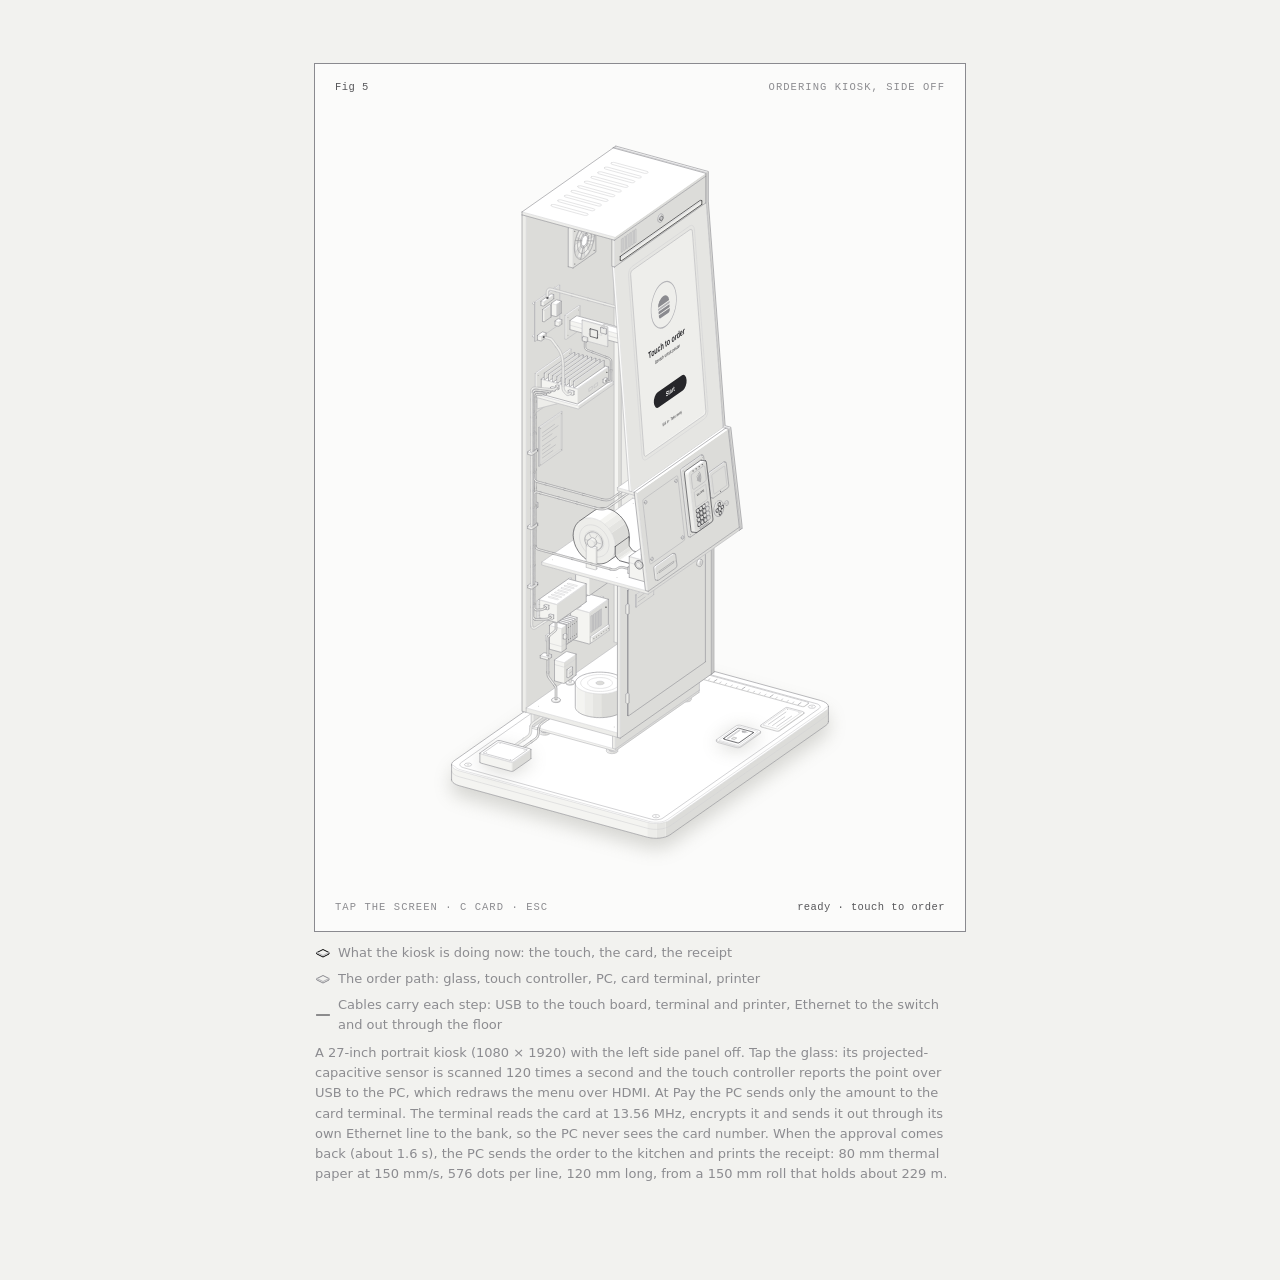
==== index.html @ 858e9359 "Publish the ordering kiosk figure Co-Authored-By: Claude Opus 5.5 <noreply@anthropic.com>" ====
<!doctype html><html lang="en"><head><meta charset="utf-8"><meta name="viewport" content="width=device-width, initial-scale=1"><title>Ordering kiosk</title><style>
.iso{
  --anatomy-page:#0b0b0b;--anatomy-card:#131313;--anatomy-text:#a3a3a3;--anatomy-strong:#e6e6e6;--anatomy-muted:#6e6e6e;
  --anatomy-paper:#131313;--anatomy-face:#1b1b1b;--anatomy-top:#1c1c1c;
  --anatomy-shade-0:#0f0f0f;--anatomy-shade-1:#121212;--anatomy-shade-2:#151515;--anatomy-shade-3:#181818;
  --anatomy-lit-top:#262626;--anatomy-lit-shade:#1d1d1d;
  --anatomy-hi:#d4d4d4;--anatomy-mid:#6a6a6a;--anatomy-lo:#3e3e3e;--anatomy-faint:#2a2a2a;--anatomy-lit:#ffffff;
  --anatomy-halo:#050505;--anatomy-halo-opacity:.9;--anatomy-dot:#e6e6e6;
  --anatomy-red:#ff6b6b;--anatomy-green:#6be0a0;--anatomy-blue:#6b9bff;
  --anatomy-weight:.6px;--anatomy-ease:cubic-bezier(.32,.72,0,1);
  --anatomy-mono:ui-monospace,"SF Mono",Menlo,Consolas,monospace;
  --anatomy-lift:inset 0 1px 0 0 #ffffff0a,inset 0 0 0 1px #ffffff06,0 0 0 1px #00000026,0 1px 1px -.5px #00000014,0 3px 3px -1.5px #00000014,0 6px 6px -3px #00000014,0 12px 12px -6px #00000014;
}
.iso[data-theme="light"]{
  --anatomy-page:#f2f2ef;--anatomy-card:#fbfbfa;--anatomy-text:#57575a;--anatomy-strong:#18181a;--anatomy-muted:#8c8c90;
  --anatomy-paper:#fbfbfa;--anatomy-face:#ffffff;--anatomy-top:#ffffff;
  --anatomy-shade-0:#dcdcd9;--anatomy-shade-1:#e5e5e2;--anatomy-shade-2:#ededea;--anatomy-shade-3:#f4f4f1;
  --anatomy-lit-top:#ffffff;--anatomy-lit-shade:#eeeeeb;
  --anatomy-hi:#26262a;--anatomy-mid:#8a8a8f;--anatomy-lo:#b4b4b8;--anatomy-faint:#d4d4d6;--anatomy-lit:#000000;
  --anatomy-halo:#8a8a80;--anatomy-halo-opacity:.32;--anatomy-dot:#3a3a3e;
  --anatomy-red:#e5484d;--anatomy-green:#30a46c;--anatomy-blue:#3e63dd;
  --anatomy-lift:inset 0 1px 0 0 #ffffff,0 0 0 1px #0000000f,0 1px 1px -.5px #0000000a,0 3px 3px -1.5px #0000000a,0 6px 6px -3px #0000000a,0 12px 12px -6px #0000000a;
}
.iso-svg{display:block;width:100%;height:auto;overflow:visible}
.iso-svg path,.iso-svg circle{vector-effect:non-scaling-stroke}
.iso-fill{fill:var(--anatomy-paper);stroke:none}
.iso-solid[data-lit]>.iso-fill{fill:var(--anatomy-face)}
.iso-shade,.iso-top{stroke:none}
.iso-shade[data-shade="0"]{fill:var(--anatomy-shade-0)}
.iso-shade[data-shade="1"]{fill:var(--anatomy-shade-1)}
.iso-shade[data-shade="2"]{fill:var(--anatomy-shade-2)}
.iso-shade[data-shade="3"]{fill:var(--anatomy-shade-3)}
.iso-top{fill:var(--anatomy-top)}
.iso-solid[data-lit]>.iso-top{fill:var(--anatomy-lit-top)}
.iso-solid[data-lit]>.iso-shade{fill:var(--anatomy-lit-shade)}
.iso-solid[data-seamless]>.iso-shade,.iso-solid[data-seamless]>.iso-top{stroke-width:.4;stroke-linejoin:round}
.iso-solid[data-seamless]>.iso-shade[data-shade="0"]{stroke:var(--anatomy-shade-0)}
.iso-solid[data-seamless]>.iso-shade[data-shade="1"]{stroke:var(--anatomy-shade-1)}
.iso-solid[data-seamless]>.iso-shade[data-shade="2"]{stroke:var(--anatomy-shade-2)}
.iso-solid[data-seamless]>.iso-shade[data-shade="3"]{stroke:var(--anatomy-shade-3)}
.iso-solid[data-seamless]>.iso-top{stroke:var(--anatomy-top)}
.iso-solid[data-seamless][data-lit]>.iso-top{stroke:var(--anatomy-lit-top)}
.iso-solid[data-seamless][data-lit]>.iso-shade{stroke:var(--anatomy-lit-shade)}
.iso-solid[data-lit]>.iso-edge{stroke:var(--anatomy-lit)}
.iso-halo{fill:var(--anatomy-halo);stroke:none;filter:blur(9px);opacity:var(--anatomy-halo-opacity);transform:translateY(3px)}
.iso-line{fill:none;stroke:var(--anatomy-lo);stroke-width:var(--anatomy-weight);stroke-linecap:round;stroke-linejoin:round}
.iso-line[data-tone="hi"]{stroke:var(--anatomy-hi)}
.iso-line[data-tone="mid"]{stroke:var(--anatomy-mid)}
.iso-line[data-tone="lo"]{stroke:var(--anatomy-lo)}
.iso-line[data-tone="faint"]{stroke:var(--anatomy-faint)}
.iso-line[data-tone="lit"]{stroke:var(--anatomy-lit)}
.iso-line[data-tone="red"]{stroke:var(--anatomy-red)}
.iso-line[data-tone="green"]{stroke:var(--anatomy-green)}
.iso-line[data-tone="blue"]{stroke:var(--anatomy-blue)}
.iso-line[data-dotted]{stroke-dasharray:.01 3.5;stroke-width:1}
.iso-line[data-dashed]{stroke-dasharray:3 3}
.iso-line[data-flow]{stroke-dasharray:2 6}
.iso-wire-end{fill:var(--anatomy-paper);stroke:var(--anatomy-lo);stroke-width:var(--anatomy-weight)}
.iso-wire[data-tone="hi"] .iso-wire-end{stroke:var(--anatomy-hi)}
.iso-wire[data-tone="mid"] .iso-wire-end{stroke:var(--anatomy-mid)}
.iso-wire[data-tone="faint"] .iso-wire-end{stroke:var(--anatomy-faint)}
.iso-wire[data-tone="lit"] .iso-wire-end{stroke:var(--anatomy-lit)}
.iso-dots circle{fill:var(--anatomy-dot);stroke:none;opacity:.32}
.iso-dots[data-tone="hi"] circle{opacity:.85}
.iso-dots[data-tone="mid"] circle{opacity:.45}
.iso-dots[data-tone="lo"] circle{opacity:.22}
.iso-dots[data-tone="faint"] circle{opacity:.12}
.iso-face-text{fill:var(--anatomy-mid);font-family:var(--anatomy-mono);letter-spacing:.04em}
.iso-face-text[data-tone="hi"]{fill:var(--anatomy-hi)}
.iso-face-text[data-tone="lo"]{fill:var(--anatomy-lo)}
.iso-face-text[data-tone="faint"]{fill:var(--anatomy-faint)}
.tb-body{fill:var(--anatomy-shade-2);stroke:none}
.tb-shine{fill:var(--anatomy-top);stroke:none}
.tb-shade{fill:var(--anatomy-shade-0);stroke:none}
.tb-ring{fill:none;stroke:var(--anatomy-lo);stroke-width:.45;stroke-linecap:butt;stroke-linejoin:round}
.tb-ring[data-tone="mid"]{stroke:var(--anatomy-mid)}
.tb-ring[data-tone="faint"]{stroke:var(--anatomy-faint)}
.tb-ring[data-tone="hi"]{stroke:var(--anatomy-hi)}
@keyframes iso-flow{to{stroke-dashoffset:-32}}
@keyframes iso-pulse{0%,100%{opacity:.18}12%{opacity:1}40%{opacity:.18}}
.iso-line[data-flow]{animation:iso-flow 1600ms linear infinite}
.iso-dots circle[data-pulse]{animation:iso-pulse 1600ms steps(1,end) infinite;animation-delay:var(--pulse-at,0ms)}
.iso-figure{margin:32px 0 36px}
.iso-plate{position:relative;padding:52px 24px;border-radius:0;background:var(--anatomy-card);box-shadow:0 0 0 1px var(--anatomy-mid);--anatomy-paper:var(--anatomy-card)}
.iso-plate-corners{position:absolute;inset:18px 20px;pointer-events:none}
.iso-plate-corner{position:absolute;color:var(--anatomy-muted);font-family:var(--anatomy-mono);font-size:10.5px;line-height:1;letter-spacing:.04em;white-space:nowrap}
.iso-plate-corner[data-corner="fig"]{top:0;left:0;color:var(--anatomy-text)}
.iso-plate-corner[data-corner="title"]{top:0;right:0;text-transform:uppercase;letter-spacing:.1em}
.iso-plate-corner[data-corner="hint"]{bottom:0;left:0;text-transform:uppercase;letter-spacing:.1em}
.iso-plate-corner[data-corner="readout"]{right:0;bottom:0;color:var(--anatomy-text);font-variant-numeric:tabular-nums}
.iso-plate .iso-svg{margin:0 auto}
.iso-legend{display:grid;gap:8px;margin-top:12px;color:var(--anatomy-muted);font-size:13px;line-height:1.55}
.iso-keys{display:flex;flex-wrap:wrap;gap:6px 18px}
.iso-key{display:inline-flex;align-items:center;gap:7px}
.iso-swatch{width:16px;height:10px;flex:none;overflow:visible}
.iso-swatch path{fill:none;stroke:var(--anatomy-hi);stroke-width:1;vector-effect:non-scaling-stroke;stroke-linejoin:round;stroke-linecap:round}
.iso-swatch[data-mark="raised"] path,.iso-swatch[data-mark="flat"] path{stroke:var(--anatomy-mid)}
.iso-swatch[data-mark="lit"] path{stroke:var(--anatomy-lit)}
.iso-swatch[data-mark="dim"] path{stroke:var(--anatomy-lo)}
.iso-swatch[data-mark="dotted"] path{stroke-dasharray:.01 3;stroke-width:1.4}
.iso-swatch[data-mark="dashed"] path{stroke-dasharray:3 2.5}
.iso-swatch[data-mark="red"] path{stroke:var(--anatomy-red)}
.iso-swatch[data-mark="green"] path{stroke:var(--anatomy-green)}
.iso-swatch[data-mark="blue"] path{stroke:var(--anatomy-blue)}
.iso-swatch-crease{stroke:var(--anatomy-lo)!important}
@media (max-width:560px){.iso-plate{padding:48px 12px 70px}.iso-plate-corner[data-corner="hint"]{bottom:18px}}
@media (prefers-reduced-motion:reduce){.iso-line[data-flow],.iso-dots circle[data-pulse]{animation:none}}

*{box-sizing:border-box}
html{color-scheme:dark}
body[data-theme="light"]{color-scheme:light}
body{margin:0;background:var(--anatomy-page);color:var(--anatomy-text);font:14px/1.6 ui-sans-serif,system-ui,-apple-system,"Segoe UI",sans-serif;-webkit-font-smoothing:antialiased}
.iso-page{width:min(650px,100% - 32px);margin:64px auto 96px}
</style></head><body class="iso" data-theme="light"><main class="iso-page"><style>.ks-stage{touch-action:pan-y}
.ks-stage:focus{outline:none}
.ks-stage:focus-visible{outline:1px solid var(--anatomy-muted);outline-offset:6px}
.ks-sr{position:absolute;width:1px;height:1px;overflow:hidden;clip-path:inset(50%);white-space:nowrap}
.it[data-name="bezel"],[data-part="card-home"]{cursor:pointer}

.ks-glass{fill:var(--anatomy-lit-shade)}
.ks-bezel{fill:var(--anatomy-shade-1);fill-rule:evenodd}
.ks-dark{fill:var(--anatomy-shade-0);stroke:var(--anatomy-lo);stroke-width:.4px;vector-effect:non-scaling-stroke}
.ks-slot{fill:var(--anatomy-shade-0);stroke:var(--anatomy-mid);stroke-width:.5px;vector-effect:non-scaling-stroke}
.ks-core{fill:var(--anatomy-shade-0);stroke:var(--anatomy-lo);stroke-width:.4px;vector-effect:non-scaling-stroke}
.ks-chip{fill:var(--anatomy-shade-2);stroke:var(--anatomy-mid);stroke-width:.4px;vector-effect:non-scaling-stroke}

.ks-ui{font-family:"Helvetica Neue",Helvetica,Arial,sans-serif}
.iso-svg .ks-ui path,.iso-svg .ks-ui circle,.iso-svg .ks-ui rect{vector-effect:none}
.ks-bg{fill:var(--anatomy-lit-shade)}
.ks-bar{fill:var(--anatomy-shade-2)}
.ks-tile{fill:var(--anatomy-face);stroke:var(--anatomy-lo);stroke-width:6}
.ks-btn{fill:var(--anatomy-hi)}
.ks-dot{fill:var(--anatomy-hi)}
.ks-ring{fill:none;stroke:var(--anatomy-lo);stroke-width:12}
.ks-spin{fill:none;stroke:var(--anatomy-hi);stroke-width:20;stroke-linecap:round}
.ks-ic{fill:var(--anatomy-mid)}
.ks-ic2{fill:var(--anatomy-lo)}
.ks-tx{fill:var(--anatomy-hi)}
.ks-big{font-weight:600}
.ks-num{font-weight:700;fill:var(--anatomy-lit)}
.ks-soft{fill:var(--anatomy-hi);font-weight:400}
.ks-inv{fill:var(--anatomy-paper);font-weight:600}
.ks-touch{fill:none;stroke:var(--anatomy-lit);stroke-width:14}
[data-tile][data-on] .ks-tile{stroke:var(--anatomy-hi);stroke-width:10}
[data-part="paybtn"][data-off] .ks-btn{fill:var(--anatomy-lo)}

.ks-twin{fill:var(--anatomy-shade-0);stroke:var(--anatomy-lo);stroke-width:.4px;vector-effect:non-scaling-stroke}
.ks-ttx{fill:var(--anatomy-hi);font-family:var(--anatomy-mono)}
.ks-ttx-big{font-weight:600}

.ks-led circle{opacity:.22;transition:opacity .25s var(--anatomy-ease)}
.ks-led[data-on] circle{opacity:1;fill:var(--anatomy-lit)}
.ks-lamp[data-on]>.iso-solid>.iso-top{fill:var(--anatomy-lit-top)}
.ks-lamp[data-on]>.iso-solid>.iso-shade{fill:var(--anatomy-lit-shade)}
.ks-lamp[data-on]>.iso-solid>.iso-edge{stroke:var(--anatomy-lit)}

.it[data-hot] .tb-body,.it[data-hot] .tb-shine,.it[data-hot] .tb-shade{fill:var(--anatomy-lit)}
.it[data-hot] .iso-edge{stroke:var(--anatomy-lit)}

.ks-fan-hole{fill:var(--anatomy-shade-0)}
.ks-blade{fill:var(--anatomy-shade-2);stroke:var(--anatomy-lo);stroke-width:.4px;vector-effect:non-scaling-stroke}
.ks-fan-hub{fill:var(--anatomy-top);stroke:var(--anatomy-mid);stroke-width:.5px;vector-effect:non-scaling-stroke}
.ks-guard{fill:none;stroke:var(--anatomy-mid);stroke-width:.5px;vector-effect:non-scaling-stroke}
.ks-spin-fan{animation:ks-turn 1.4s linear infinite}
@keyframes ks-turn{to{transform:rotate(360deg)}}
@media (prefers-reduced-motion:reduce){.ks-spin-fan{animation:none}}
</style><figure class="iso-figure"><div class="iso-plate"><div class="iso-plate-corners" aria-hidden="true"><span class="iso-plate-corner" data-corner="fig">Fig 5</span><span class="iso-plate-corner" data-corner="title">Ordering kiosk, side off</span><span class="iso-plate-corner" data-corner="hint">tap the screen · C card · esc</span><span class="iso-plate-corner" data-corner="readout" data-readout>ready · touch to order</span></div><div class="iso-stage ks-stage" tabindex="0" role="group" aria-label="Ordering kiosk. Tap the screen to order, press C or click the card to pay, Escape to cancel."><svg xmlns="http://www.w3.org/2000/svg" class="iso-svg" viewBox="0 0 600 760" role="img" aria-label="A self-service ordering kiosk on a bench with its left side panel off: a 27-inch portrait touchscreen with its touch controller and display board, a fanless PC on a bracket, a card terminal, receipt slot and QR scanner in the chin, a thermal printer with its paper roll on the shelf, and a power supply, breaker and network switch in the base. A bank card lies on a pad in front of it and a floor box feeds power and network."><path class="iso-halo" d="M112.2 654.2L112.4 652.7L113.2 651.4L114.7 650.1L270.1 541L272.1 539.9L274.5 539L277.3 538.3L280.4 537.8L283.6 537.7L286.8 537.7L289.9 538.1L292.8 538.7L480.1 590L482.7 590.9L484.8 592L486.4 593.2L487.4 594.5L487.8 596L487.8 610.8L487.6 612.2L486.8 613.5L485.3 614.8L329.9 723.9L327.9 725L325.5 725.9L322.7 726.6L319.6 727.1L316.4 727.3L313.2 727.2L310.1 726.8L307.2 726.2L119.9 674.9L117.3 674L115.2 672.9L113.6 671.7L112.6 670.4L112.2 669Z"/><g class="iso-solid"><path class="iso-fill" d="M278.9 568.7L279.5 567.6L280.6 566.6L282.2 565.7L284.2 565L286.5 564.5L289.1 564.2L291.6 564.2L294.2 564.5L296.5 565L298.5 565.7L300.1 566.6L301.3 567.6L301.8 568.7L301.8 569.8L301.8 572.2L301.3 573.3L300.2 574.3L298.6 575.2L296.5 575.9L294.2 576.4L291.7 576.7L289.1 576.7L286.6 576.4L284.3 575.9L282.2 575.2L280.6 574.3L279.5 573.3L278.9 572.2L278.9 571.1Z"/><path class="iso-shade" data-shade="0" d="M301.8 572.2L301.3 573.3L301.3 570.9L301.8 569.8ZM301.3 573.3L300.2 574.3L300.2 571.9L301.3 570.9ZM300.2 574.3L298.6 575.2L298.6 572.8L300.2 571.9ZM298.6 575.2L296.5 575.9L296.5 573.5L298.6 572.8Z"/><path class="iso-shade" data-shade="1" d="M296.5 575.9L294.2 576.4L294.2 574L296.5 573.5ZM294.2 576.4L291.7 576.7L291.7 574.3L294.2 574ZM291.7 576.7L289.1 576.7L289.1 574.3L291.7 574.3Z"/><path class="iso-shade" data-shade="2" d="M289.1 576.7L286.6 576.4L286.6 574L289.1 574.3ZM286.6 576.4L284.3 575.9L284.3 573.6L286.6 574Z"/><path class="iso-shade" data-shade="3" d="M284.3 575.9L282.2 575.2L282.2 572.8L284.3 573.6ZM282.2 575.2L280.6 574.3L280.6 572L282.2 572.8ZM280.6 574.3L279.5 573.3L279.5 570.9L280.6 572ZM279.5 573.3L278.9 572.2L278.9 569.8L279.5 570.9ZM278.9 572.2L278.9 571.1L278.9 568.7L278.9 569.8Z"/><path class="iso-top" d="M296.5 565L298.5 565.7L300.1 566.6L301.3 567.6L301.8 568.7L301.8 569.8L301.3 570.9L300.2 571.9L298.6 572.8L296.5 573.5L294.2 574L291.7 574.3L289.1 574.3L286.6 574L284.3 573.6L282.2 572.8L280.6 572L279.5 570.9L278.9 569.8L278.9 568.7L279.5 567.6L280.6 566.6L282.2 565.7L284.2 565L286.5 564.5L289.1 564.2L291.6 564.2L294.2 564.5Z"/><path class="iso-line iso-crease" data-tone="faint" d="M301.8 569.8L301.3 570.9L300.2 571.9L298.6 572.8L296.5 573.5L294.2 574L291.7 574.3L289.1 574.3L286.6 574L284.3 573.6L282.2 572.8L280.6 572L279.5 570.9L278.9 569.8L278.9 568.7"/><path class="iso-line iso-edge" data-tone="lo" d="M278.9 568.7L279.5 567.6L280.6 566.6L282.2 565.7L284.2 565L286.5 564.5L289.1 564.2L291.6 564.2L294.2 564.5L296.5 565L298.5 565.7L300.1 566.6L301.3 567.6L301.8 568.7L301.8 569.8M301.8 572.2L301.3 573.3L300.2 574.3L298.6 575.2L296.5 575.9L294.2 576.4L291.7 576.7L289.1 576.7L286.6 576.4L284.3 575.9L282.2 575.2L280.6 574.3L279.5 573.3L278.9 572.2L278.9 571.1M301.8 569.8L301.8 572.2M278.9 568.7L278.9 571.1"/></g><g class="iso-solid"><path class="iso-fill" d="M281.5 563.8L282 562.9L282.8 562.2L284.1 561.5L285.6 560.9L287.4 560.5L289.4 560.4L291.4 560.3L293.3 560.5L295.1 560.9L296.7 561.5L297.9 562.1L298.8 562.9L299.2 563.8L299.2 564.7L299.2 569.7L298.8 570.5L297.9 571.3L296.7 572L295.1 572.6L293.3 572.9L291.4 573.1L289.4 573.1L287.5 572.9L285.7 572.6L284.1 572L282.9 571.3L282 570.6L281.5 569.7L281.5 568.8Z"/><path class="iso-shade" data-shade="0" d="M299.2 569.7L298.8 570.5L298.8 565.5L299.2 564.7ZM298.8 570.5L297.9 571.3L297.9 566.3L298.8 565.5ZM297.9 571.3L296.7 572L296.7 567L297.9 566.3ZM296.7 572L295.1 572.6L295.1 567.5L296.7 567Z"/><path class="iso-shade" data-shade="1" d="M295.1 572.6L293.3 572.9L293.3 567.9L295.1 567.5ZM293.3 572.9L291.4 573.1L291.4 568.1L293.3 567.9ZM291.4 573.1L289.4 573.1L289.4 568.1L291.4 568.1Z"/><path class="iso-shade" data-shade="2" d="M289.4 573.1L287.5 572.9L287.5 567.9L289.4 568.1ZM287.5 572.9L285.7 572.6L285.7 567.5L287.5 567.9Z"/><path class="iso-shade" data-shade="3" d="M285.7 572.6L284.1 572L284.1 567L285.7 567.5ZM284.1 572L282.9 571.3L282.9 566.3L284.1 567ZM282.9 571.3L282 570.6L282 565.5L282.9 566.3ZM282 570.6L281.5 569.7L281.5 564.7L282 565.5ZM281.5 569.7L281.5 568.8L281.5 563.8L281.5 564.7Z"/><path class="iso-top" d="M295.1 560.9L296.7 561.5L297.9 562.1L298.8 562.9L299.2 563.8L299.2 564.7L298.8 565.5L297.9 566.3L296.7 567L295.1 567.5L293.3 567.9L291.4 568.1L289.4 568.1L287.5 567.9L285.7 567.5L284.1 567L282.9 566.3L282 565.5L281.5 564.7L281.5 563.8L282 562.9L282.8 562.2L284.1 561.5L285.6 560.9L287.4 560.5L289.4 560.4L291.4 560.3L293.3 560.5Z"/><path class="iso-line iso-crease" data-tone="faint" d="M299.2 564.7L298.8 565.5L297.9 566.3L296.7 567L295.1 567.5L293.3 567.9L291.4 568.1L289.4 568.1L287.5 567.9L285.7 567.5L284.1 567L282.9 566.3L282 565.5L281.5 564.7L281.5 563.8"/><path class="iso-line iso-edge" data-tone="mid" d="M281.5 563.8L282 562.9L282.8 562.2L284.1 561.5L285.6 560.9L287.4 560.5L289.4 560.4L291.4 560.3L293.3 560.5L295.1 560.9L296.7 561.5L297.9 562.1L298.8 562.9L299.2 563.8L299.2 564.7M299.2 569.7L298.8 570.5L297.9 571.3L296.7 572L295.1 572.6L293.3 572.9L291.4 573.1L289.4 573.1L287.5 572.9L285.7 572.6L284.1 572L282.9 571.3L282 570.6L281.5 569.7L281.5 568.8M299.2 564.7L299.2 569.7M281.5 563.8L281.5 568.8"/></g><g class="iso-solid"><path class="iso-fill" d="M432.6 610.8L433.2 609.7L434.3 608.7L435.9 607.8L438 607.1L440.3 606.6L442.8 606.4L445.4 606.3L447.9 606.6L450.2 607.1L452.3 607.8L453.9 608.7L455 609.7L455.6 610.8L455.6 611.9L455.6 614.3L455 615.4L453.9 616.4L452.3 617.3L450.3 618L448 618.5L445.4 618.8L442.9 618.8L440.3 618.5L438 618L436 617.3L434.4 616.4L433.2 615.4L432.7 614.3L432.6 613.2Z"/><path class="iso-shade" data-shade="0" d="M455.6 614.3L455 615.4L455 613L455.6 611.9ZM455 615.4L453.9 616.4L453.9 614.1L455 613ZM453.9 616.4L452.3 617.3L452.3 614.9L453.9 614.1ZM452.3 617.3L450.3 618L450.3 615.7L452.3 614.9Z"/><path class="iso-shade" data-shade="1" d="M450.3 618L448 618.5L448 616.1L450.3 615.7ZM448 618.5L445.4 618.8L445.4 616.4L448 616.1ZM445.4 618.8L442.9 618.8L442.9 616.4L445.4 616.4Z"/><path class="iso-shade" data-shade="2" d="M442.9 618.8L440.3 618.5L440.3 616.2L442.9 616.4ZM440.3 618.5L438 618L438 615.7L440.3 616.2Z"/><path class="iso-shade" data-shade="3" d="M438 618L436 617.3L436 615L438 615.7ZM436 617.3L434.4 616.4L434.4 614.1L436 615ZM434.4 616.4L433.2 615.4L433.2 613.1L434.4 614.1ZM433.2 615.4L432.7 614.3L432.7 612L433.2 613.1ZM432.7 614.3L432.6 613.2L432.6 610.8L432.7 612Z"/><path class="iso-top" d="M450.2 607.1L452.3 607.8L453.9 608.7L455 609.7L455.6 610.8L455.6 611.9L455 613L453.9 614.1L452.3 614.9L450.3 615.7L448 616.1L445.4 616.4L442.9 616.4L440.3 616.2L438 615.7L436 615L434.4 614.1L433.2 613.1L432.7 612L432.6 610.8L433.2 609.7L434.3 608.7L435.9 607.8L438 607.1L440.3 606.6L442.8 606.4L445.4 606.3L447.9 606.6Z"/><path class="iso-line iso-crease" data-tone="faint" d="M455.6 611.9L455 613L453.9 614.1L452.3 614.9L450.3 615.7L448 616.1L445.4 616.4L442.9 616.4L440.3 616.2L438 615.7L436 615L434.4 614.1L433.2 613.1L432.7 612L432.6 610.8"/><path class="iso-line iso-edge" data-tone="lo" d="M432.6 610.8L433.2 609.7L434.3 608.7L435.9 607.8L438 607.1L440.3 606.6L442.8 606.4L445.4 606.3L447.9 606.6L450.2 607.1L452.3 607.8L453.9 608.7L455 609.7L455.6 610.8L455.6 611.9M455.6 614.3L455 615.4L453.9 616.4L452.3 617.3L450.3 618L448 618.5L445.4 618.8L442.9 618.8L440.3 618.5L438 618L436 617.3L434.4 616.4L433.2 615.4L432.7 614.3L432.6 613.2M455.6 611.9L455.6 614.3M432.6 610.8L432.6 613.2"/></g><g class="iso-solid"><path class="iso-fill" d="M435.3 605.9L435.7 605.1L436.6 604.3L437.8 603.6L439.4 603L441.2 602.7L443.1 602.5L445.1 602.5L447 602.7L448.8 603L450.4 603.6L451.6 604.3L452.5 605L453 605.9L453 606.8L453 611.8L452.5 612.7L451.7 613.4L450.4 614.1L448.9 614.7L447.1 615.1L445.1 615.3L443.1 615.3L441.2 615.1L439.4 614.7L437.8 614.1L436.6 613.5L435.7 612.7L435.3 611.8L435.3 610.9Z"/><path class="iso-shade" data-shade="0" d="M453 611.8L452.5 612.7L452.5 607.6L453 606.8ZM452.5 612.7L451.7 613.4L451.7 608.4L452.5 607.6ZM451.7 613.4L450.4 614.1L450.4 609.1L451.7 608.4ZM450.4 614.1L448.9 614.7L448.9 609.6L450.4 609.1Z"/><path class="iso-shade" data-shade="1" d="M448.9 614.7L447.1 615.1L447.1 610L448.9 609.6ZM447.1 615.1L445.1 615.3L445.1 610.2L447.1 610ZM445.1 615.3L443.1 615.3L443.1 610.2L445.1 610.2Z"/><path class="iso-shade" data-shade="2" d="M443.1 615.3L441.2 615.1L441.2 610L443.1 610.2ZM441.2 615.1L439.4 614.7L439.4 609.6L441.2 610Z"/><path class="iso-shade" data-shade="3" d="M439.4 614.7L437.8 614.1L437.8 609.1L439.4 609.6ZM437.8 614.1L436.6 613.5L436.6 608.4L437.8 609.1ZM436.6 613.5L435.7 612.7L435.7 607.6L436.6 608.4ZM435.7 612.7L435.3 611.8L435.3 606.8L435.7 607.6ZM435.3 611.8L435.3 610.9L435.3 605.9L435.3 606.8Z"/><path class="iso-top" d="M448.8 603L450.4 603.6L451.6 604.3L452.5 605L453 605.9L453 606.8L452.5 607.6L451.7 608.4L450.4 609.1L448.9 609.6L447.1 610L445.1 610.2L443.1 610.2L441.2 610L439.4 609.6L437.8 609.1L436.6 608.4L435.7 607.6L435.3 606.8L435.3 605.9L435.7 605.1L436.6 604.3L437.8 603.6L439.4 603L441.2 602.7L443.1 602.5L445.1 602.5L447 602.7Z"/><path class="iso-line iso-crease" data-tone="faint" d="M453 606.8L452.5 607.6L451.7 608.4L450.4 609.1L448.9 609.6L447.1 610L445.1 610.2L443.1 610.2L441.2 610L439.4 609.6L437.8 609.1L436.6 608.4L435.7 607.6L435.3 606.8L435.3 605.9"/><path class="iso-line iso-edge" data-tone="mid" d="M435.3 605.9L435.7 605.1L436.6 604.3L437.8 603.6L439.4 603L441.2 602.7L443.1 602.5L445.1 602.5L447 602.7L448.8 603L450.4 603.6L451.6 604.3L452.5 605L453 605.9L453 606.8M453 611.8L452.5 612.7L451.7 613.4L450.4 614.1L448.9 614.7L447.1 615.1L445.1 615.3L443.1 615.3L441.2 615.1L439.4 614.7L437.8 614.1L436.6 613.5L435.7 612.7L435.3 611.8L435.3 610.9M453 606.8L453 611.8M435.3 605.9L435.3 610.9"/></g><g class="iso-solid"><path class="iso-fill" d="M144.4 663.1L145 662L146.1 660.9L147.7 660L149.7 659.3L152 658.8L154.6 658.6L157.1 658.6L159.7 658.8L162 659.3L164 660L165.6 660.9L166.8 661.9L167.3 663L167.4 664.2L167.4 666.5L166.8 667.6L165.7 668.7L164.1 669.6L162 670.3L159.7 670.8L157.2 671L154.6 671L152.1 670.8L149.8 670.3L147.7 669.6L146.1 668.7L145 667.7L144.4 666.6L144.4 665.4Z"/><path class="iso-shade" data-shade="0" d="M167.4 666.5L166.8 667.6L166.8 665.3L167.4 664.2ZM166.8 667.6L165.7 668.7L165.7 666.3L166.8 665.3ZM165.7 668.7L164.1 669.6L164.1 667.2L165.7 666.3ZM164.1 669.6L162 670.3L162 667.9L164.1 667.2Z"/><path class="iso-shade" data-shade="1" d="M162 670.3L159.7 670.8L159.7 668.4L162 667.9ZM159.7 670.8L157.2 671L157.2 668.6L159.7 668.4ZM157.2 671L154.6 671L154.6 668.6L157.2 668.6Z"/><path class="iso-shade" data-shade="2" d="M154.6 671L152.1 670.8L152.1 668.4L154.6 668.6ZM152.1 670.8L149.8 670.3L149.8 667.9L152.1 668.4Z"/><path class="iso-shade" data-shade="3" d="M149.8 670.3L147.7 669.6L147.7 667.2L149.8 667.9ZM147.7 669.6L146.1 668.7L146.1 666.3L147.7 667.2ZM146.1 668.7L145 667.7L145 665.3L146.1 666.3ZM145 667.7L144.4 666.6L144.4 664.2L145 665.3ZM144.4 666.6L144.4 665.4L144.4 663.1L144.4 664.2Z"/><path class="iso-top" d="M162 659.3L164 660L165.6 660.9L166.8 661.9L167.3 663L167.4 664.2L166.8 665.3L165.7 666.3L164.1 667.2L162 667.9L159.7 668.4L157.2 668.6L154.6 668.6L152.1 668.4L149.8 667.9L147.7 667.2L146.1 666.3L145 665.3L144.4 664.2L144.4 663.1L145 662L146.1 660.9L147.7 660L149.7 659.3L152 658.8L154.6 658.6L157.1 658.6L159.7 658.8Z"/><path class="iso-line iso-crease" data-tone="faint" d="M167.4 664.2L166.8 665.3L165.7 666.3L164.1 667.2L162 667.9L159.7 668.4L157.2 668.6L154.6 668.6L152.1 668.4L149.8 667.9L147.7 667.2L146.1 666.3L145 665.3L144.4 664.2L144.4 663.1"/><path class="iso-line iso-edge" data-tone="lo" d="M144.4 663.1L145 662L146.1 660.9L147.7 660L149.7 659.3L152 658.8L154.6 658.6L157.1 658.6L159.7 658.8L162 659.3L164 660L165.6 660.9L166.8 661.9L167.3 663L167.4 664.2M167.4 666.5L166.8 667.6L165.7 668.7L164.1 669.6L162 670.3L159.7 670.8L157.2 671L154.6 671L152.1 670.8L149.8 670.3L147.7 669.6L146.1 668.7L145 667.7L144.4 666.6L144.4 665.4M167.4 664.2L167.4 666.5M144.4 663.1L144.4 665.4"/></g><g class="iso-solid"><path class="iso-fill" d="M147 658.2L147.5 657.3L148.3 656.5L149.6 655.8L151.1 655.3L152.9 654.9L154.9 654.7L156.9 654.7L158.8 654.9L160.6 655.3L162.2 655.8L163.4 656.5L164.3 657.3L164.7 658.1L164.7 659L164.7 664L164.3 664.9L163.4 665.7L162.2 666.4L160.6 666.9L158.8 667.3L156.9 667.5L154.9 667.5L153 667.3L151.2 666.9L149.6 666.4L148.4 665.7L147.5 664.9L147 664.1L147 663.2Z"/><path class="iso-shade" data-shade="0" d="M164.7 664L164.3 664.9L164.3 659.9L164.7 659ZM164.3 664.9L163.4 665.7L163.4 660.6L164.3 659.9ZM163.4 665.7L162.2 666.4L162.2 661.3L163.4 660.6ZM162.2 666.4L160.6 666.9L160.6 661.9L162.2 661.3Z"/><path class="iso-shade" data-shade="1" d="M160.6 666.9L158.8 667.3L158.8 662.3L160.6 661.9ZM158.8 667.3L156.9 667.5L156.9 662.5L158.8 662.3ZM156.9 667.5L154.9 667.5L154.9 662.5L156.9 662.5Z"/><path class="iso-shade" data-shade="2" d="M154.9 667.5L153 667.3L153 662.3L154.9 662.5ZM153 667.3L151.2 666.9L151.2 661.9L153 662.3Z"/><path class="iso-shade" data-shade="3" d="M151.2 666.9L149.6 666.4L149.6 661.3L151.2 661.9ZM149.6 666.4L148.4 665.7L148.4 660.7L149.6 661.3ZM148.4 665.7L147.5 664.9L147.5 659.9L148.4 660.7ZM147.5 664.9L147 664.1L147 659L147.5 659.9ZM147 664.1L147 663.2L147 658.2L147 659Z"/><path class="iso-top" d="M160.6 655.3L162.2 655.8L163.4 656.5L164.3 657.3L164.7 658.1L164.7 659L164.3 659.9L163.4 660.6L162.2 661.3L160.6 661.9L158.8 662.3L156.9 662.5L154.9 662.5L153 662.3L151.2 661.9L149.6 661.3L148.4 660.7L147.5 659.9L147 659L147 658.2L147.5 657.3L148.3 656.5L149.6 655.8L151.1 655.3L152.9 654.9L154.9 654.7L156.9 654.7L158.8 654.9Z"/><path class="iso-line iso-crease" data-tone="faint" d="M164.7 659L164.3 659.9L163.4 660.6L162.2 661.3L160.6 661.9L158.8 662.3L156.9 662.5L154.9 662.5L153 662.3L151.2 661.9L149.6 661.3L148.4 660.7L147.5 659.9L147 659L147 658.2"/><path class="iso-line iso-edge" data-tone="mid" d="M147 658.2L147.5 657.3L148.3 656.5L149.6 655.8L151.1 655.3L152.9 654.9L154.9 654.7L156.9 654.7L158.8 654.9L160.6 655.3L162.2 655.8L163.4 656.5L164.3 657.3L164.7 658.1L164.7 659M164.7 664L164.3 664.9L163.4 665.7L162.2 666.4L160.6 666.9L158.8 667.3L156.9 667.5L154.9 667.5L153 667.3L151.2 666.9L149.6 666.4L148.4 665.7L147.5 664.9L147 664.1L147 663.2M164.7 659L164.7 664M147 658.2L147 663.2"/></g><g class="iso-solid"><path class="iso-fill" d="M298.2 705.2L298.7 704.1L299.8 703L301.4 702.2L303.5 701.5L305.8 701L308.3 700.7L310.9 700.7L313.4 701L315.7 701.4L317.8 702.1L319.4 703L320.5 704L321.1 705.1L321.1 706.3L321.1 708.7L320.5 709.8L319.4 710.8L317.8 711.7L315.8 712.4L313.5 712.9L310.9 713.1L308.4 713.1L305.8 712.9L303.5 712.4L301.5 711.7L299.9 710.8L298.7 709.8L298.2 708.7L298.2 707.5Z"/><path class="iso-shade" data-shade="0" d="M321.1 708.7L320.5 709.8L320.5 707.4L321.1 706.3ZM320.5 709.8L319.4 710.8L319.4 708.4L320.5 707.4ZM319.4 710.8L317.8 711.7L317.8 709.3L319.4 708.4ZM317.8 711.7L315.8 712.4L315.8 710L317.8 709.3Z"/><path class="iso-shade" data-shade="1" d="M315.8 712.4L313.5 712.9L313.5 710.5L315.8 710ZM313.5 712.9L310.9 713.1L310.9 710.8L313.5 710.5ZM310.9 713.1L308.4 713.1L308.4 710.8L310.9 710.8Z"/><path class="iso-shade" data-shade="2" d="M308.4 713.1L305.8 712.9L305.8 710.5L308.4 710.8ZM305.8 712.9L303.5 712.4L303.5 710L305.8 710.5Z"/><path class="iso-shade" data-shade="3" d="M303.5 712.4L301.5 711.7L301.5 709.3L303.5 710ZM301.5 711.7L299.9 710.8L299.9 708.4L301.5 709.3ZM299.9 710.8L298.7 709.8L298.7 707.4L299.9 708.4ZM298.7 709.8L298.2 708.7L298.2 706.3L298.7 707.4ZM298.2 708.7L298.2 707.5L298.2 705.2L298.2 706.3Z"/><path class="iso-top" d="M315.7 701.4L317.8 702.1L319.4 703L320.5 704L321.1 705.1L321.1 706.3L320.5 707.4L319.4 708.4L317.8 709.3L315.8 710L313.5 710.5L310.9 710.8L308.4 710.8L305.8 710.5L303.5 710L301.5 709.3L299.9 708.4L298.7 707.4L298.2 706.3L298.2 705.2L298.7 704.1L299.8 703L301.4 702.2L303.5 701.5L305.8 701L308.3 700.7L310.9 700.7L313.4 701Z"/><path class="iso-line iso-crease" data-tone="faint" d="M321.1 706.3L320.5 707.4L319.4 708.4L317.8 709.3L315.8 710L313.5 710.5L310.9 710.8L308.4 710.8L305.8 710.5L303.5 710L301.5 709.3L299.9 708.4L298.7 707.4L298.2 706.3L298.2 705.2"/><path class="iso-line iso-edge" data-tone="lo" d="M298.2 705.2L298.7 704.1L299.8 703L301.4 702.2L303.5 701.5L305.8 701L308.3 700.7L310.9 700.7L313.4 701L315.7 701.4L317.8 702.1L319.4 703L320.5 704L321.1 705.1L321.1 706.3M321.1 708.7L320.5 709.8L319.4 710.8L317.8 711.7L315.8 712.4L313.5 712.9L310.9 713.1L308.4 713.1L305.8 712.9L303.5 712.4L301.5 711.7L299.9 710.8L298.7 709.8L298.2 708.7L298.2 707.5M321.1 706.3L321.1 708.7M298.2 705.2L298.2 707.5"/></g><g class="iso-solid"><path class="iso-fill" d="M300.8 700.3L301.2 699.4L302.1 698.6L303.3 697.9L304.9 697.4L306.7 697L308.6 696.8L310.6 696.8L312.5 697L314.3 697.4L315.9 697.9L317.1 698.6L318 699.4L318.5 700.2L318.5 701.1L318.5 706.2L318 707L317.2 707.8L315.9 708.5L314.4 709L312.6 709.4L310.6 709.6L308.6 709.6L306.7 709.4L304.9 709L303.3 708.5L302.1 707.8L301.2 707L300.8 706.2L300.8 705.3Z"/><path class="iso-shade" data-shade="0" d="M318.5 706.2L318 707L318 702L318.5 701.1ZM318 707L317.2 707.8L317.2 702.8L318 702ZM317.2 707.8L315.9 708.5L315.9 703.4L317.2 702.8ZM315.9 708.5L314.4 709L314.4 704L315.9 703.4Z"/><path class="iso-shade" data-shade="1" d="M314.4 709L312.6 709.4L312.6 704.4L314.4 704ZM312.6 709.4L310.6 709.6L310.6 704.6L312.6 704.4ZM310.6 709.6L308.6 709.6L308.6 704.6L310.6 704.6Z"/><path class="iso-shade" data-shade="2" d="M308.6 709.6L306.7 709.4L306.7 704.4L308.6 704.6ZM306.7 709.4L304.9 709L304.9 704L306.7 704.4Z"/><path class="iso-shade" data-shade="3" d="M304.9 709L303.3 708.5L303.3 703.5L304.9 704ZM303.3 708.5L302.1 707.8L302.1 702.8L303.3 703.5ZM302.1 707.8L301.2 707L301.2 702L302.1 702.8ZM301.2 707L300.8 706.2L300.8 701.1L301.2 702ZM300.8 706.2L300.8 705.3L300.8 700.3L300.8 701.1Z"/><path class="iso-top" d="M314.3 697.4L315.9 697.9L317.1 698.6L318 699.4L318.5 700.2L318.5 701.1L318 702L317.2 702.8L315.9 703.4L314.4 704L312.6 704.4L310.6 704.6L308.6 704.6L306.7 704.4L304.9 704L303.3 703.5L302.1 702.8L301.2 702L300.8 701.1L300.8 700.3L301.2 699.4L302.1 698.6L303.3 697.9L304.9 697.4L306.7 697L308.6 696.8L310.6 696.8L312.5 697Z"/><path class="iso-line iso-crease" data-tone="faint" d="M318.5 701.1L318 702L317.2 702.8L315.9 703.4L314.4 704L312.6 704.4L310.6 704.6L308.6 704.6L306.7 704.4L304.9 704L303.3 703.5L302.1 702.8L301.2 702L300.8 701.1L300.8 700.3"/><path class="iso-line iso-edge" data-tone="mid" d="M300.8 700.3L301.2 699.4L302.1 698.6L303.3 697.9L304.9 697.4L306.7 697L308.6 696.8L310.6 696.8L312.5 697L314.3 697.4L315.9 697.9L317.1 698.6L318 699.4L318.5 700.2L318.5 701.1M318.5 706.2L318 707L317.2 707.8L315.9 708.5L314.4 709L312.6 709.4L310.6 709.6L308.6 709.6L306.7 709.4L304.9 709L303.3 708.5L302.1 707.8L301.2 707L300.8 706.2L300.8 705.3M318.5 701.1L318.5 706.2M300.8 700.3L300.8 705.3"/></g><g class="iso-solid"><path class="iso-fill" d="M112.2 646.7L112.4 645.3L113.2 644L114.7 642.7L270.1 533.6L272.1 532.5L274.5 531.6L277.3 530.9L280.4 530.4L283.6 530.2L286.8 530.3L289.9 530.7L292.8 531.3L480.1 582.6L482.7 583.5L484.8 584.6L486.4 585.8L487.4 587.1L487.8 588.5L487.8 603.4L487.6 604.8L486.8 606.1L485.3 607.4L329.9 716.5L327.9 717.6L325.5 718.5L322.7 719.2L319.6 719.7L316.4 719.9L313.2 719.8L310.1 719.4L307.2 718.8L119.9 667.5L117.3 666.6L115.2 665.5L113.6 664.3L112.6 663L112.2 661.6Z"/><path class="iso-shade" data-shade="0" d="M487.8 603.4L487.6 604.8L487.6 590L487.8 588.5ZM487.6 604.8L486.8 606.1L486.8 591.3L487.6 590ZM486.8 606.1L485.3 607.4L485.3 592.6L486.8 591.3ZM485.3 607.4L329.9 716.5L329.9 701.7L485.3 592.6ZM329.9 716.5L327.9 717.6L327.9 702.8L329.9 701.7ZM327.9 717.6L325.5 718.5L325.5 703.7L327.9 702.8Z"/><path class="iso-shade" data-shade="1" d="M325.5 718.5L322.7 719.2L322.7 704.4L325.5 703.7ZM322.7 719.2L319.6 719.7L319.6 704.9L322.7 704.4ZM319.6 719.7L316.4 719.9L316.4 705L319.6 704.9Z"/><path class="iso-shade" data-shade="2" d="M316.4 719.9L313.2 719.8L313.2 705L316.4 705ZM313.2 719.8L310.1 719.4L310.1 704.6L313.2 705ZM310.1 719.4L307.2 718.8L307.2 704L310.1 704.6Z"/><path class="iso-shade" data-shade="3" d="M307.2 718.8L119.9 667.5L119.9 652.7L307.2 704ZM119.9 667.5L117.3 666.6L117.3 651.8L119.9 652.7ZM117.3 666.6L115.2 665.5L115.2 650.7L117.3 651.8ZM115.2 665.5L113.6 664.3L113.6 649.5L115.2 650.7ZM113.6 664.3L112.6 663L112.6 648.1L113.6 649.5ZM112.6 663L112.2 661.6L112.2 646.7L112.6 648.1Z"/><path class="iso-top" d="M270.1 533.6L272.1 532.5L274.5 531.6L277.3 530.9L280.4 530.4L283.6 530.2L286.8 530.3L289.9 530.7L292.8 531.3L480.1 582.6L482.7 583.5L484.8 584.6L486.4 585.8L487.4 587.1L487.8 588.5L487.6 590L486.8 591.3L485.3 592.6L329.9 701.7L327.9 702.8L325.5 703.7L322.7 704.4L319.6 704.9L316.4 705L313.2 705L310.1 704.6L307.2 704L119.9 652.7L117.3 651.8L115.2 650.7L113.6 649.5L112.6 648.1L112.2 646.7L112.4 645.3L113.2 644L114.7 642.7Z"/><path class="iso-line iso-crease" data-tone="faint" d="M487.8 588.5L487.6 590L486.8 591.3L485.3 592.6L329.9 701.7L327.9 702.8L325.5 703.7L322.7 704.4L319.6 704.9L316.4 705L313.2 705L310.1 704.6L307.2 704L119.9 652.7L117.3 651.8L115.2 650.7L113.6 649.5L112.6 648.1L112.2 646.7"/><path class="iso-line iso-bevel" data-tone="faint" d="M487.8 588.5L485 589.8L484.3 590.9L483 592L327.7 701L326 702L324 702.8L321.6 703.4L319 703.7L316.3 703.9L313.6 703.8L311 703.5L308.5 702.9L121.4 651.7L119.1 650.9L117.4 650L116 649L115.1 647.9L112.2 646.7"/><path class="iso-line" data-tone="faint" d="M487.8 594.5L487.6 595.9L486.8 597.3L485.3 598.5L329.9 707.6L327.9 708.7L325.5 709.6L322.7 710.3L319.6 710.8L316.4 711L313.2 710.9L310.1 710.5L307.2 709.9L119.9 658.6L117.3 657.7L115.2 656.6L113.6 655.4L112.6 654.1L112.2 652.7"/><path class="iso-line iso-edge" data-tone="mid" d="M112.2 646.7L112.4 645.3L113.2 644L114.7 642.7L270.1 533.6L272.1 532.5L274.5 531.6L277.3 530.9L280.4 530.4L283.6 530.2L286.8 530.3L289.9 530.7L292.8 531.3L480.1 582.6L482.7 583.5L484.8 584.6L486.4 585.8L487.4 587.1L487.8 588.5M487.8 603.4L487.6 604.8L486.8 606.1L485.3 607.4L329.9 716.5L327.9 717.6L325.5 718.5L322.7 719.2L319.6 719.7L316.4 719.9L313.2 719.8L310.1 719.4L307.2 718.8L119.9 667.5L117.3 666.6L115.2 665.5L113.6 664.3L112.6 663L112.2 661.6M487.8 588.5L487.8 603.4M112.2 646.7L112.2 661.6"/></g><path class="iso-line" data-tone="lo" d="M277.1 535.6L278.1 535L279.3 534.5L280.7 534.2L282.2 533.9L283.8 533.9L285.4 533.9L287 534.1L288.5 534.4L475.7 585.7L477 586.1L478.1 586.7L478.9 587.3L479.4 588L479.6 588.7L479.5 589.4L479.1 590L478.4 590.7L322.9 699.7L321.9 700.3L320.7 700.8L319.3 701.1L317.8 701.3L316.2 701.4L314.6 701.4L313 701.2L311.5 700.9L124.3 649.6L123 649.2L121.9 648.6L121.1 648L120.6 647.3L120.4 646.6L120.5 645.9L120.9 645.2L121.6 644.6Z"/><path class="iso-line" data-tone="lo" d="M130.6 645.2L131.6 645.6L132.2 646.2L132.2 646.8L131.7 647.4L130.7 647.8L129.4 648.1L128 648.1L126.7 647.9L125.7 647.4L125.1 646.9L125.1 646.3L125.6 645.7L126.5 645.2L127.8 645L129.2 645ZM286 536.1L287 536.5L287.6 537.1L287.7 537.7L287.2 538.3L286.2 538.8L284.9 539L283.5 539L282.2 538.8L281.1 538.4L280.6 537.8L280.5 537.2L281 536.6L282 536.2L283.3 535.9L284.7 535.9ZM317.8 696.5L318.9 696.9L319.4 697.5L319.5 698.1L319 698.7L318 699.1L316.7 699.4L315.3 699.4L314 699.2L313 698.7L312.4 698.2L312.3 697.6L312.8 697L313.8 696.5L315.1 696.3L316.5 696.3ZM473.3 587.4L474.3 587.8L474.9 588.4L474.9 589L474.4 589.6L473.5 590.1L472.2 590.3L470.8 590.3L469.4 590.1L468.4 589.7L467.8 589.1L467.8 588.5L468.3 587.9L469.3 587.5L470.6 587.2L472 587.2Z"/><g class="iso-dots" data-tone="mid"><circle cx="128.6" cy="646.5" r="0.5"/><circle cx="284.1" cy="537.5" r="0.5"/><circle cx="315.9" cy="697.8" r="0.5"/><circle cx="471.4" cy="588.8" r="0.5"/></g><g class="iso-solid"><path class="iso-fill" d="M287.7 539.7L287.9 539.3L291.4 536.9L292 536.6L292.9 536.5L293.7 536.7L467 584.1L467.6 584.4L467.8 584.8L467.8 585.7L467.5 586L464 588.5L463.4 588.7L462.6 588.8L461.8 588.7L288.5 541.2L287.9 540.9L287.7 540.6Z"/><path class="iso-shade" data-shade="0" d="M467.8 585.7L467.5 586L467.5 585.1L467.8 584.8ZM467.5 586L464 588.5L464 587.6L467.5 585.1ZM464 588.5L463.4 588.7L463.4 587.8L464 587.6Z"/><path class="iso-shade" data-shade="1" d="M463.4 588.7L462.6 588.8L462.6 587.9L463.4 587.8Z"/><path class="iso-shade" data-shade="2" d="M462.6 588.8L461.8 588.7L461.8 587.8L462.6 587.9Z"/><path class="iso-shade" data-shade="3" d="M461.8 588.7L288.5 541.2L288.5 540.3L461.8 587.8ZM288.5 541.2L287.9 540.9L287.9 540.1L288.5 540.3ZM287.9 540.9L287.7 540.6L287.7 539.7L287.9 540.1Z"/><path class="iso-top" d="M291.4 536.9L292 536.6L292.9 536.5L293.7 536.7L467 584.1L467.6 584.4L467.8 584.8L467.5 585.1L464 587.6L463.4 587.8L462.6 587.9L461.8 587.8L288.5 540.3L287.9 540.1L287.7 539.7L287.9 539.3Z"/><path class="iso-line iso-edge" data-tone="lo" d="M287.7 539.7L287.9 539.3L291.4 536.9L292 536.6L292.9 536.5L293.7 536.7L467 584.1L467.6 584.4L467.8 584.8M467.8 585.7L467.5 586L464 588.5L463.4 588.7L462.6 588.8L461.8 588.7L288.5 541.2L287.9 540.9L287.7 540.6M467.8 584.8L467.8 585.7M287.7 539.7L287.7 540.6"/></g><path class="iso-line" data-tone="lo" d="M295.4 542.2L297 541.1M301 543.8L302.6 542.7M306.6 545.3L308.2 544.2M312.2 546.8L313.8 545.7M323.4 549.9L325 548.8M329 551.4L330.6 550.3M334.6 553L336.1 551.9M340.2 554.5L341.7 553.4M351.3 557.6L352.9 556.5M356.9 559.1L358.5 558M362.5 560.6L364.1 559.5M368.1 562.2L369.7 561M379.3 565.2L380.9 564.1M384.9 566.7L386.5 565.6M390.5 568.3L392.1 567.2M396.1 569.8L397.6 568.7M407.3 572.9L408.8 571.8M412.8 574.4L414.4 573.3M418.4 575.9L420 574.8M424 577.5L425.6 576.4M435.2 580.5L436.8 579.4M440.8 582.1L442.4 581M446.4 583.6L448 582.5M452 585.1L453.5 584"/><path class="iso-line" data-tone="mid" d="M317.8 548.4L320.8 546.3M345.8 556L348.7 553.9M373.7 563.7L376.7 561.6M401.7 571.3L404.6 569.3M429.6 579L432.6 576.9M457.6 586.7L460.5 584.6"/><g class="iso-solid"><path class="iso-fill" d="M420.4 607.2L420.7 606.8L444.8 589.9L445.6 589.5L446.6 589.4L447.5 589.6L462.4 593.6L463.1 594L463.3 594.4L463.3 595.6L463 596L438.9 612.9L438.1 613.2L437.1 613.3L436.2 613.2L421.3 609.1L420.6 608.8L420.4 608.4Z"/><path class="iso-shade" data-shade="0" d="M463.3 595.6L463 596L463 594.8L463.3 594.4ZM463 596L438.9 612.9L438.9 611.7L463 594.8ZM438.9 612.9L438.1 613.2L438.1 612L438.9 611.7Z"/><path class="iso-shade" data-shade="1" d="M438.1 613.2L437.1 613.3L437.1 612.1L438.1 612Z"/><path class="iso-shade" data-shade="2" d="M437.1 613.3L436.2 613.2L436.2 612L437.1 612.1Z"/><path class="iso-shade" data-shade="3" d="M436.2 613.2L421.3 609.1L421.3 608L436.2 612ZM421.3 609.1L420.6 608.8L420.6 607.6L421.3 608ZM420.6 608.8L420.4 608.4L420.4 607.2L420.6 607.6Z"/><path class="iso-top" d="M444.8 589.9L445.6 589.5L446.6 589.4L447.5 589.6L462.4 593.6L463.1 594L463.3 594.4L463 594.8L438.9 611.7L438.1 612L437.1 612.1L436.2 612L421.3 608L420.6 607.6L420.4 607.2L420.7 606.8Z"/><path class="iso-line iso-edge" data-tone="lo" d="M420.4 607.2L420.7 606.8L444.8 589.9L445.6 589.5L446.6 589.4L447.5 589.6L462.4 593.6L463.1 594L463.3 594.4M463.3 595.6L463 596L438.9 612.9L438.1 613.2L437.1 613.3L436.2 613.2L421.3 609.1L420.6 608.8L420.4 608.4M463.3 594.4L463.3 595.6M420.4 607.2L420.4 608.4"/></g><path class="iso-line" data-tone="faint" d="M446.6 590.5L460.9 594.4L437.1 611.1L422.8 607.2Z"/><path class="iso-line" data-tone="lo" data-free="" d="M427.9 606.3L445.4 594.1M432.1 607.5L444.3 598.9M436.3 608.6L451.1 598.2"/><g class="iso-dots" data-tone="mid"><circle cx="446.9" cy="591.6" r="0.45"/><circle cx="458.4" cy="594.8" r="0.45"/></g><path class="iso-halo" d="M376.2 621.8L376.2 621.5L376.4 621.2L376.7 621L395.9 607.5L396.3 607.3L396.8 607.1L397.3 607L398 606.9L398.6 606.8L399.2 606.8L399.9 606.9L400.4 607L418.6 612L419.1 612.2L419.6 612.4L419.9 612.7L420.1 612.9L420.2 613.2L420.2 614.7L420.1 615L420 615.2L419.7 615.5L400.5 629L400.1 629.2L399.6 629.4L399 629.5L398.4 629.6L397.8 629.7L397.1 629.6L396.5 629.6L395.9 629.4L377.7 624.5L377.2 624.3L376.8 624.1L376.5 623.8L376.3 623.6L376.2 623.3Z"/><g class="iso-solid"><path class="iso-fill" d="M376.2 621.8L376.7 621.3L395.9 607.8L396.8 607.4L398 607.2L399.2 607.1L400.4 607.3L418.6 612.3L419.6 612.7L420.1 613.2L420.1 613.8L420.1 615L419.7 615.5L400.5 629L399.6 629.4L398.4 629.6L397.1 629.6L395.9 629.4L377.7 624.5L376.8 624.1L376.3 623.6L376.2 623Z"/><path class="iso-shade" data-shade="0" d="M420.1 615L419.7 615.5L419.7 614.3L420.1 613.8ZM419.7 615.5L400.5 629L400.5 627.8L419.7 614.3ZM400.5 629L399.6 629.4L399.6 628.2L400.5 627.8Z"/><path class="iso-shade" data-shade="1" d="M399.6 629.4L398.4 629.6L398.4 628.4L399.6 628.2ZM398.4 629.6L397.1 629.6L397.1 628.5L398.4 628.4Z"/><path class="iso-shade" data-shade="2" d="M397.1 629.6L395.9 629.4L395.9 628.3L397.1 628.5Z"/><path class="iso-shade" data-shade="3" d="M395.9 629.4L377.7 624.5L377.7 623.3L395.9 628.3ZM377.7 624.5L376.8 624.1L376.8 622.9L377.7 623.3ZM376.8 624.1L376.3 623.6L376.3 622.4L376.8 622.9ZM376.3 623.6L376.2 623L376.2 621.8L376.3 622.4Z"/><path class="iso-top" d="M395.9 607.8L396.8 607.4L398 607.2L399.2 607.1L400.4 607.3L418.6 612.3L419.6 612.7L420.1 613.2L420.1 613.8L419.7 614.3L400.5 627.8L399.6 628.2L398.4 628.4L397.1 628.5L395.9 628.3L377.7 623.3L376.8 622.9L376.3 622.4L376.2 621.8L376.7 621.3Z"/><path class="iso-line iso-crease" data-tone="faint" d="M420.1 613.8L419.7 614.3L400.5 627.8L399.6 628.2L398.4 628.4L397.1 628.5L395.9 628.3L377.7 623.3L376.8 622.9L376.3 622.4L376.2 621.8"/><path class="iso-line iso-bevel" data-tone="faint" d="M420.1 613.8L419.2 614.2L400.1 627.7L399.3 628L398.3 628.2L397.2 628.2L396.1 628.1L378 623.1L377.2 622.8L376.8 622.3L376.2 621.8"/><path class="iso-line iso-edge" data-tone="lo" d="M376.2 621.8L376.7 621.3L395.9 607.8L396.8 607.4L398 607.2L399.2 607.1L400.4 607.3L418.6 612.3L419.6 612.7L420.1 613.2L420.1 613.8M420.1 615L419.7 615.5L400.5 629L399.6 629.4L398.4 629.6L397.1 629.6L395.9 629.4L377.7 624.5L376.8 624.1L376.3 623.6L376.2 623M420.1 613.8L420.1 615M376.2 621.8L376.2 623"/></g><path class="iso-line" data-tone="faint" d="M398.1 608.4L398.3 608.3L398.6 608.3L398.8 608.3L399 608.3L417.2 613.3L417.4 613.4L417.5 613.5L417.5 613.6L417.4 613.7L398.2 627.2L398 627.3L397.8 627.3L397.5 627.3L397.3 627.3L379.1 622.3L379 622.2L378.8 622.1L378.8 622L378.9 621.9Z"/><path class="iso-halo" d="M140.4 638.1L140.4 637.9L140.6 637.7L140.8 637.5L157.4 625.9L157.7 625.7L158 625.6L158.4 625.5L158.9 625.4L159.4 625.4L159.9 625.4L160.3 625.5L160.8 625.5L190.1 633.6L190.5 633.7L190.8 633.9L191.1 634.1L191.2 634.3L191.3 634.5L191.3 640.4L191.3 640.6L191.1 640.8L190.9 641L174.3 652.6L174 652.8L173.7 653L173.2 653.1L172.8 653.1L172.3 653.2L171.8 653.1L171.3 653.1L170.9 653L141.6 645L141.2 644.8L140.9 644.7L140.6 644.5L140.5 644.3L140.4 644.1Z"/><g data-part="card-home"><g class="iso-solid"><path class="iso-fill" d="M397.5 610.4L397.9 610.3L398.5 610.2L399 610.3L412.3 613.9L412.7 614.1L412.8 614.3L412.6 614.6L398.8 624.3L398.4 624.4L397.9 624.5L397.4 624.4L384 620.8L383.7 620.6L383.6 620.4L383.7 620.1ZM397.5 610.9L397.9 610.7L398.5 610.7L399 610.7L412.3 614.4L412.7 614.6L412.8 614.8L412.6 615L398.8 624.7L398.4 624.9L397.9 624.9L397.4 624.9L384 621.2L383.7 621L383.6 620.8L383.7 620.6ZM412.8 614.8L412.6 615L412.6 614.6L412.8 614.3ZM412.6 615L398.8 624.7L398.8 624.3L412.6 614.6ZM398.8 624.7L398.4 624.9L398.4 624.4L398.8 624.3ZM398.4 624.9L397.9 624.9L397.9 624.5L398.4 624.4ZM397.9 624.9L397.4 624.9L397.4 624.4L397.9 624.5ZM397.4 624.9L384 621.2L384 620.8L397.4 624.4ZM384 621.2L383.7 621L383.7 620.6L384 620.8ZM383.7 621L383.6 620.8L383.6 620.4L383.7 620.6Z"/><path class="iso-shade" data-shade="0" d="M412.8 614.8L412.6 615L412.6 614.6L412.8 614.3ZM412.6 615L398.8 624.7L398.8 624.3L412.6 614.6ZM398.8 624.7L398.4 624.9L398.4 624.4L398.8 624.3ZM398.4 624.9L397.9 624.9L397.9 624.5L398.4 624.4Z"/><path class="iso-shade" data-shade="1" d="M397.9 624.9L397.4 624.9L397.4 624.4L397.9 624.5Z"/><path class="iso-shade" data-shade="2" d="M397.4 624.9L384 621.2L384 620.8L397.4 624.4Z"/><path class="iso-shade" data-shade="3" d="M384 621.2L383.7 621L383.7 620.6L384 620.8Z"/><path class="iso-top" d="M383.7 621L383.6 620.8L383.6 620.4L383.7 620.6ZM397.5 610.4L397.9 610.3L398.5 610.2L399 610.3L412.3 613.9L412.7 614.1L412.8 614.3L412.6 614.6L398.8 624.3L398.4 624.4L397.9 624.5L397.4 624.4L384 620.8L383.7 620.6L383.6 620.4L383.7 620.1Z"/><path class="iso-line iso-crease" data-tone="faint" d="M412.8 614.3L412.6 614.6L398.8 624.3L398.4 624.4L397.9 624.5L397.4 624.4L384 620.8L383.7 620.6L383.6 620.4"/><path class="iso-line iso-edge" data-tone="hi" d="M383.6 620.4L383.7 620.1L397.5 610.4L397.9 610.3L398.5 610.2L399 610.3L412.3 613.9L412.7 614.1L412.8 614.3M412.8 614.8L412.6 615L398.8 624.7L398.4 624.9L397.9 624.9L397.4 624.9L384 621.2L383.7 621L383.6 620.8M412.8 614.3L412.8 614.8M383.6 620.4L383.6 620.8"/></g><path class="ks-chip" d="M391.1 620.7L393.4 619.1L396.4 619.9L394.2 621.5Z"/><path class="iso-line" data-tone="lo" d="M387.4 620L398.9 611.9L399.9 612.2L388.4 620.3Z"/><path class="iso-line" data-tone="mid" data-free="" d="M402.1 614.1L402.5 614.1L402.8 614.1L403.1 614.2L403.4 614.2L403.6 614.3L403.8 614.4L404 614.5L404.1 614.7M402 613.6L402.5 613.5L403.1 613.6L403.6 613.6L404.1 613.8L404.5 613.9L404.9 614.1L405.2 614.3L405.4 614.5M401.8 613L402.6 613L403.3 613L404.1 613.1L404.8 613.3L405.4 613.5L405.9 613.7L406.3 614L406.6 614.3"/></g><g class="ks-kiosk"><g class="it" data-name="wall"><g class="iso-solid"><path class="iso-fill" d="M273.3 31.8L365.5 57.1L365.5 86.7L382.3 310.6L387.9 312.1L399 409.9L399 412.9L371.1 405.3L371.1 556.3L273.3 529.5ZM275.9 30L368.1 55.3L368.1 84.9L384.9 308.7L390.5 310.2L401.7 408.1L401.7 411.1L373.7 403.4L373.7 554.5L275.9 527.7ZM371.1 556.3L371.1 405.3L373.7 403.4L373.7 554.5ZM399 412.9L399 409.9L401.7 408.1L401.7 411.1ZM399 409.9L387.9 312.1L390.5 310.2L401.7 408.1ZM387.9 312.1L382.3 310.6L384.9 308.7L390.5 310.2ZM382.3 310.6L365.5 86.7L368.1 84.9L384.9 308.7ZM365.5 86.7L365.5 57.1L368.1 55.3L368.1 84.9ZM365.5 57.1L273.3 31.8L275.9 30L368.1 55.3Z"/><path class="iso-shade" data-shade="0" d="M371.1 556.3L371.1 405.3L373.7 403.4L373.7 554.5ZM399 412.9L399 409.9L401.7 408.1L401.7 411.1ZM399 409.9L387.9 312.1L390.5 310.2L401.7 408.1ZM382.3 310.6L365.5 86.7L368.1 84.9L384.9 308.7ZM365.5 86.7L365.5 57.1L368.1 55.3L368.1 84.9Z"/><path class="iso-shade" data-shade="2" d="M273.3 31.8L365.5 57.1L365.5 86.7L382.3 310.6L387.9 312.1L399 409.9L399 412.9L371.1 405.3L371.1 556.3L273.3 529.5Z"/><path class="iso-top" d="M387.9 312.1L382.3 310.6L384.9 308.7L390.5 310.2ZM365.5 57.1L273.3 31.8L275.9 30L368.1 55.3Z"/><path class="iso-line iso-crease" data-tone="faint" d="M371.1 556.3L371.1 405.3M399 412.9L399 409.9L387.9 312.1L382.3 310.6L365.5 86.7L365.5 57.1L273.3 31.8"/><path class="iso-line" data-tone="lo" d="M372.1 555.6L372.1 404.5M400.1 412.2L400.1 409.2L388.9 311.3L383.3 309.8L366.5 86L366.5 56.4L274.3 31.1"/><path class="iso-line iso-edge" data-tone="mid" d="M371.1 405.3L399 412.9M273.3 31.8L273.3 529.5L371.1 556.3M373.7 554.5L373.7 403.4M401.7 411.1L401.7 408.1L390.5 310.2L384.9 308.7L368.1 84.9L368.1 55.3L275.9 30M371.1 556.3L373.7 554.5M371.1 405.3L373.7 403.4M399 412.9L401.7 411.1M273.3 31.8L275.9 30"/></g></g><g class="it" data-name="back"><g class="iso-solid"><path class="iso-fill" d="M182.4 98.5L186.6 99.7L186.6 594.4L182.4 593.3ZM273.3 34.8L277.5 35.9L277.5 530.7L273.3 529.5ZM186.6 594.4L186.6 99.7L277.5 35.9L277.5 530.7ZM186.6 99.7L182.4 98.5L273.3 34.8L277.5 35.9Z"/><path class="iso-shade" data-shade="0" d="M186.6 594.4L186.6 99.7L277.5 35.9L277.5 530.7Z"/><path class="iso-shade" data-shade="2" d="M182.4 98.5L186.6 99.7L186.6 594.4L182.4 593.3Z"/><path class="iso-top" d="M186.6 99.7L182.4 98.5L273.3 34.8L277.5 35.9Z"/><path class="iso-line iso-crease" data-tone="faint" d="M186.6 594.4L186.6 99.7L182.4 98.5"/><path class="iso-line iso-edge" data-tone="mid" d="M182.4 98.5L182.4 593.3L186.6 594.4M277.5 530.7L277.5 35.9L273.3 34.8M186.6 594.4L277.5 530.7M182.4 98.5L273.3 34.8"/></g></g><g class="it" data-name="leveler"><g class="iso-solid"><path class="iso-fill" d="M272.9 561.5L273 561L273.3 560.6L273.7 560.1L274.4 559.7L275.2 559.4L276.2 559.2L277.2 559L278.3 559L279.4 559L280.5 559.1L281.5 559.3L282.3 559.6L283.1 560L283.6 560.4L284 560.9L284.1 561.3L284.1 563.1L284 563.6L283.7 564.1L283.3 564.5L282.6 564.9L281.8 565.2L280.8 565.4L279.8 565.6L278.7 565.7L277.6 565.6L276.5 565.5L275.5 565.3L274.7 565L273.9 564.6L273.4 564.2L273 563.8L272.9 563.3Z"/><path class="iso-shade" data-shade="0" d="M284.1 563.1L284 563.6L283.7 564.1L283.3 564.5L282.6 564.9L281.8 565.2L280.8 565.4L279.8 565.6L278.7 565.7L278.7 563.9L279.8 563.8L280.8 563.7L281.8 563.4L282.6 563.1L283.3 562.7L283.7 562.3L284 561.8L284.1 561.3Z"/><path class="iso-shade" data-shade="1" d="M278.7 565.7L277.6 565.6L276.5 565.5L276.5 563.7L277.6 563.8L278.7 563.9Z"/><path class="iso-shade" data-shade="2" d="M276.5 565.5L275.5 565.3L274.7 565L274.7 563.2L275.5 563.5L276.5 563.7Z"/><path class="iso-shade" data-shade="3" d="M274.7 565L273.9 564.6L273.4 564.2L273 563.8L273 562L273.4 562.4L273.9 562.8L274.7 563.2Z"/><path class="iso-top" d="M273 563.8L272.9 563.3L272.9 561.5L273 562ZM281.5 559.3L282.3 559.6L283.1 560L283.6 560.4L284 560.9L284.1 561.3L284 561.8L283.7 562.3L283.3 562.7L282.6 563.1L281.8 563.4L280.8 563.7L279.8 563.8L278.7 563.9L277.6 563.8L276.5 563.7L275.5 563.5L274.7 563.2L273.9 562.8L273.4 562.4L273 562L272.9 561.5L273 561L273.3 560.6L273.7 560.1L274.4 559.7L275.2 559.4L276.2 559.2L277.2 559L278.3 559L279.4 559L280.5 559.1L281.5 559.3L278.5 561.4L278.5 561.4L278.5 561.4L278.5 561.4L278.5 561.4L278.5 561.4L278.5 561.4L278.5 561.4L278.5 561.4L278.5 561.4L278.5 561.4L278.5 561.4L278.5 561.4L278.5 561.4L278.5 561.4L278.5 561.4L278.5 561.4L278.5 561.4L278.5 561.4L278.5 561.4L278.5 561.4L278.5 561.4L278.5 561.4L278.5 561.4L278.5 561.4L278.5 561.4L278.5 561.4L278.5 561.4L278.5 561.4L278.5 561.4L278.5 561.4L278.5 561.4L278.5 561.4Z"/><path class="iso-line iso-crease" data-tone="faint" d="M284.1 561.4L283.9 562.1L283.4 562.6L282.5 563.2L281.3 563.5L280 563.8L278.5 563.9L277.1 563.8L275.7 563.5L274.5 563.2L273.6 562.6L273.1 562.1L272.9 561.4"/><path class="iso-line iso-edge" data-tone="lo" d="M272.9 561.5L273 561L273.3 560.6L273.7 560.1L274.4 559.7L275.2 559.4L276.2 559.2L277.2 559L278.3 559L279.4 559L280.5 559.1L281.5 559.3L282.3 559.6L283.1 560L283.6 560.4L284 560.9L284.1 561.3L284.1 563.1L284 563.6L283.7 564.1L283.3 564.5L282.6 564.9L281.8 565.2L280.8 565.4L279.8 565.6L278.7 565.7L277.6 565.6L276.5 565.5L275.5 565.3L274.7 565L273.9 564.6L273.4 564.2L273 563.8L272.9 563.3Z"/></g><g class="iso-solid"><path class="iso-fill" d="M274.6 559.8L274.7 559.2L275.4 558.6L276.4 558.2L277.8 557.9L279.2 557.9L280.6 558.2L281.7 558.6L282.3 559.2L282.4 559.8L282.4 561.6L282 562.2L281.2 562.7L279.9 563L278.5 563.2L277.1 563L275.8 562.7L275 562.2L274.6 561.6Z"/><path class="iso-shade" data-shade="0" d="M282.5 561.5L280.4 563L280.4 561.2L282.5 559.7Z"/><path class="iso-shade" data-shade="1" d="M280.4 563L276.4 562.9L276.4 561.1L280.4 561.2Z"/><path class="iso-shade" data-shade="3" d="M276.4 562.9L274.5 561.4L274.5 559.6L276.4 561.1Z"/><path class="iso-top" d="M280.6 558.2L282.5 559.7L280.4 561.2L276.4 561.1L274.5 559.6L276.6 558.1L280.6 558.2L278.5 559.6L278.5 559.6L278.5 559.6L278.5 559.6L278.5 559.6L278.5 559.6L278.5 559.6Z"/><path class="iso-line iso-crease" data-tone="faint" d="M282.5 559.6L282.2 560.2L281.5 560.8L280.5 561.1L279.2 561.4L277.8 561.4L276.5 561.1L275.5 560.8L274.8 560.2L274.5 559.6"/><path class="iso-line iso-edge" data-tone="mid" d="M274.6 559.8L274.7 559.2L275.4 558.6L276.4 558.2L277.8 557.9L279.2 557.9L280.6 558.2L281.7 558.6L282.3 559.2L282.4 559.8L282.4 561.6L282 562.2L281.2 562.7L279.9 563L278.5 563.2L277.1 563L275.8 562.7L275 562.2L274.6 561.6Z"/></g><g class="iso-solid"><path class="iso-fill" d="M276.9 557.2L277.1 556.9L277.5 556.7L278.1 556.6L278.8 556.6L279.4 556.7L279.8 556.9L280.1 557.1L280.1 557.4L280.1 559.8L279.9 560L279.5 560.2L278.9 560.3L278.2 560.4L277.6 560.3L277.2 560.1L276.9 559.8L276.9 559.5Z"/><path class="iso-shade" data-shade="0" d="M280.1 559.8L279.9 560L279.5 560.2L278.9 560.3L278.2 560.4L278.2 558L278.9 558L279.5 557.9L279.9 557.7L280.1 557.4Z"/><path class="iso-shade" data-shade="2" d="M278.2 560.4L277.6 560.3L277.6 557.9L278.2 558Z"/><path class="iso-shade" data-shade="3" d="M277.6 560.3L277.2 560.1L276.9 559.8L276.9 557.4L277.2 557.7L277.6 557.9Z"/><path class="iso-top" d="M276.9 559.8L276.9 559.5L276.9 557.2L276.9 557.4ZM279.4 556.7L279.8 556.9L280.1 557.1L280.1 557.4L279.9 557.7L279.5 557.9L278.9 558L278.2 558L277.6 557.9L277.2 557.7L276.9 557.4L276.9 557.2L277.1 556.9L277.5 556.7L278.1 556.6L278.8 556.6L279.4 556.7L278.5 557.3L278.5 557.3L278.5 557.3L278.5 557.3L278.5 557.3L278.5 557.3L278.5 557.3L278.5 557.3L278.5 557.3L278.5 557.3L278.5 557.3L278.5 557.3L278.5 557.3L278.5 557.3L278.5 557.3L278.5 557.3L278.5 557.3Z"/><path class="iso-line iso-crease" data-tone="faint" d="M280.1 557.3L279.7 557.8L278.5 558L277.3 557.8L276.9 557.3"/><path class="iso-line iso-edge" data-tone="mid" d="M276.9 557.2L277.1 556.9L277.5 556.7L278.1 556.6L278.8 556.6L279.4 556.7L279.8 556.9L280.1 557.1L280.1 557.4L280.1 559.8L279.9 560L279.5 560.2L278.9 560.3L278.2 560.4L277.6 560.3L277.2 560.1L276.9 559.8L276.9 559.5Z"/></g></g><g class="it" data-name="leveler"><g class="iso-solid"><path class="iso-fill" d="M340 579.9L340.1 579.4L340.3 578.9L340.8 578.5L341.5 578.1L342.3 577.8L343.3 577.6L344.3 577.4L345.4 577.3L346.5 577.4L347.6 577.5L348.6 577.7L349.4 578L350.1 578.4L350.7 578.8L351 579.2L351.2 579.7L351.2 581.5L351.1 582L350.8 582.4L350.3 582.9L349.7 583.3L348.8 583.6L347.9 583.8L346.8 584L345.8 584L344.7 584L343.6 583.9L342.6 583.7L341.7 583.4L341 583L340.5 582.6L340.1 582.1L340 581.7Z"/><path class="iso-shade" data-shade="0" d="M351.2 581.5L351.1 582L350.8 582.4L350.3 582.9L349.7 583.3L348.8 583.6L347.9 583.8L346.8 584L345.8 584L345.8 582.3L346.8 582.2L347.9 582L348.8 581.8L349.7 581.5L350.3 581.1L350.8 580.7L351.1 580.2L351.2 579.7Z"/><path class="iso-shade" data-shade="1" d="M345.8 584L344.7 584L343.6 583.9L343.6 582.1L344.7 582.2L345.8 582.3Z"/><path class="iso-shade" data-shade="2" d="M343.6 583.9L342.6 583.7L341.7 583.4L341.7 581.6L342.6 581.9L343.6 582.1Z"/><path class="iso-shade" data-shade="3" d="M341.7 583.4L341 583L340.5 582.6L340.1 582.1L340.1 580.4L340.5 580.8L341 581.2L341.7 581.6Z"/><path class="iso-top" d="M340.1 582.1L340 581.7L340 579.9L340.1 580.4ZM348.6 577.7L349.4 578L350.1 578.4L350.7 578.8L351 579.2L351.2 579.7L351.1 580.2L350.8 580.7L350.3 581.1L349.7 581.5L348.8 581.8L347.9 582L346.8 582.2L345.8 582.3L344.7 582.2L343.6 582.1L342.6 581.9L341.7 581.6L341 581.2L340.5 580.8L340.1 580.4L340 579.9L340.1 579.4L340.3 578.9L340.8 578.5L341.5 578.1L342.3 577.8L343.3 577.6L344.3 577.4L345.4 577.3L346.5 577.4L347.6 577.5L348.6 577.7L345.6 579.8L345.6 579.8L345.6 579.8L345.6 579.8L345.6 579.8L345.6 579.8L345.6 579.8L345.6 579.8L345.6 579.8L345.6 579.8L345.6 579.8L345.6 579.8L345.6 579.8L345.6 579.8L345.6 579.8L345.6 579.8L345.6 579.8L345.6 579.8L345.6 579.8L345.6 579.8L345.6 579.8L345.6 579.8L345.6 579.8L345.6 579.8L345.6 579.8L345.6 579.8L345.6 579.8L345.6 579.8L345.6 579.8L345.6 579.8L345.6 579.8L345.6 579.8L345.6 579.8Z"/><path class="iso-line iso-crease" data-tone="faint" d="M351.2 579.8L351 580.4L350.4 581L349.5 581.5L348.4 581.9L347 582.2L345.6 582.3L344.1 582.2L342.8 581.9L341.6 581.5L340.7 581L340.2 580.4L340 579.8"/><path class="iso-line iso-edge" data-tone="lo" d="M340 579.9L340.1 579.4L340.3 578.9L340.8 578.5L341.5 578.1L342.3 577.8L343.3 577.6L344.3 577.4L345.4 577.3L346.5 577.4L347.6 577.5L348.6 577.7L349.4 578L350.1 578.4L350.7 578.8L351 579.2L351.2 579.7L351.2 581.5L351.1 582L350.8 582.4L350.3 582.9L349.7 583.3L348.8 583.6L347.9 583.8L346.8 584L345.8 584L344.7 584L343.6 583.9L342.6 583.7L341.7 583.4L341 583L340.5 582.6L340.1 582.1L340 581.7Z"/></g><g class="iso-solid"><path class="iso-fill" d="M341.6 578.2L341.8 577.5L342.4 577L343.5 576.5L344.9 576.3L346.3 576.3L347.7 576.5L348.8 577L349.4 577.6L349.5 578.2L349.5 580L349.1 580.6L348.2 581.1L347 581.4L345.6 581.5L344.1 581.4L342.9 581.1L342 580.6L341.6 580Z"/><path class="iso-shade" data-shade="0" d="M349.5 579.9L347.4 581.3L347.4 579.6L349.5 578.1Z"/><path class="iso-shade" data-shade="1" d="M347.4 581.3L343.5 581.3L343.5 579.5L347.4 579.6Z"/><path class="iso-shade" data-shade="3" d="M343.5 581.3L341.6 579.7L341.6 578L343.5 579.5Z"/><path class="iso-top" d="M347.7 576.5L349.5 578.1L347.4 579.6L343.5 579.5L341.6 578L343.7 576.5L347.7 576.5L345.6 578L345.6 578L345.6 578L345.6 578L345.6 578L345.6 578L345.6 578Z"/><path class="iso-line iso-crease" data-tone="faint" d="M349.5 578L349.3 578.6L348.6 579.1L347.6 579.5L346.3 579.7L344.9 579.7L343.6 579.5L342.6 579.1L341.9 578.6L341.6 578"/><path class="iso-line iso-edge" data-tone="mid" d="M341.6 578.2L341.8 577.5L342.4 577L343.5 576.5L344.9 576.3L346.3 576.3L347.7 576.5L348.8 577L349.4 577.6L349.5 578.2L349.5 580L349.1 580.6L348.2 581.1L347 581.4L345.6 581.5L344.1 581.4L342.9 581.1L342 580.6L341.6 580Z"/></g><g class="iso-solid"><path class="iso-fill" d="M344 575.5L344.2 575.3L344.6 575.1L345.2 574.9L345.9 574.9L346.5 575L346.9 575.2L347.2 575.5L347.2 575.8L347.2 578.1L347 578.4L346.5 578.6L346 578.7L345.3 578.7L344.7 578.6L344.2 578.4L344 578.2L344 577.9Z"/><path class="iso-shade" data-shade="0" d="M347.2 578.1L347 578.4L346.5 578.6L346 578.7L345.3 578.7L345.3 576.4L346 576.4L346.5 576.2L347 576L347.2 575.8Z"/><path class="iso-shade" data-shade="2" d="M345.3 578.7L344.7 578.6L344.7 576.3L345.3 576.4Z"/><path class="iso-shade" data-shade="3" d="M344.7 578.6L344.2 578.4L344 578.2L344 575.8L344.2 576.1L344.7 576.3Z"/><path class="iso-top" d="M344 578.2L344 577.9L344 575.5L344 575.8ZM346.5 575L346.9 575.2L347.2 575.5L347.2 575.8L347 576L346.5 576.2L346 576.4L345.3 576.4L344.7 576.3L344.2 576.1L344 575.8L344 575.5L344.2 575.3L344.6 575.1L345.2 574.9L345.9 574.9L346.5 575L345.6 575.6L345.6 575.6L345.6 575.6L345.6 575.6L345.6 575.6L345.6 575.6L345.6 575.6L345.6 575.6L345.6 575.6L345.6 575.6L345.6 575.6L345.6 575.6L345.6 575.6L345.6 575.6L345.6 575.6L345.6 575.6L345.6 575.6Z"/><path class="iso-line iso-crease" data-tone="faint" d="M347.2 575.6L346.8 576.2L345.6 576.4L344.4 576.2L343.9 575.6"/><path class="iso-line iso-edge" data-tone="mid" d="M344 575.5L344.2 575.3L344.6 575.1L345.2 574.9L345.9 574.9L346.5 575L346.9 575.2L347.2 575.5L347.2 575.8L347.2 578.1L347 578.4L346.5 578.6L346 578.7L345.3 578.7L344.7 578.6L344.2 578.4L344 578.2L344 577.9Z"/></g></g><g class="it" data-name="din.rail"><g class="iso-solid"><path class="iso-fill" d="M206 517.8L206 517.7L261.6 478.7L261.8 478.7L262 478.7L263.4 479.1L263.6 479.2L263.6 484.5L263.5 484.6L208 523.6L207.8 523.6L207.5 523.6L206.1 523.2L206 523.1Z"/><path class="iso-shade" data-shade="0" d="M263.6 484.5L263.5 484.6L263.5 479.3L263.6 479.2ZM263.5 484.6L208 523.6L208 518.2L263.5 479.3ZM208 523.6L207.8 523.6L207.8 518.3L208 518.2Z"/><path class="iso-shade" data-shade="2" d="M207.8 523.6L207.5 523.6L207.5 518.3L207.8 518.3Z"/><path class="iso-shade" data-shade="3" d="M207.5 523.6L206.1 523.2L206.1 517.9L207.5 518.3ZM206.1 523.2L206 523.1L206 517.8L206.1 517.9Z"/><path class="iso-top" d="M261.6 478.7L261.8 478.7L262 478.7L263.4 479.1L263.6 479.2L263.5 479.3L208 518.2L207.8 518.3L207.5 518.3L206.1 517.9L206 517.8L206 517.7Z"/><path class="iso-line iso-crease" data-tone="faint" d="M263.6 479.2L263.5 479.3L208 518.2L207.8 518.3L207.5 518.3L206.1 517.9L206 517.8"/><path class="iso-line iso-edge" data-tone="lo" d="M206 517.8L206 517.7L261.6 478.7L261.8 478.7L262 478.7L263.4 479.1L263.6 479.2M263.6 484.5L263.5 484.6L208 523.6L207.8 523.6L207.5 523.6L206.1 523.2L206 523.1M263.6 479.2L263.6 484.5M206 517.8L206 523.1"/></g><path class="iso-line" data-tone="faint" d="M209 521.4L211.1 519.9L211.1 517.5L209 519ZM214.5 517.6L216.6 516.1L216.6 513.7L214.5 515.2ZM219.9 513.8L222 512.3L222 509.9L219.9 511.4ZM225.3 510L227.4 508.5L227.4 506.1L225.3 507.6ZM230.7 506.2L232.8 504.7L232.8 502.3L230.7 503.8ZM236.1 502.4L238.2 500.9L238.2 498.5L236.1 500ZM241.5 498.6L243.6 497.1L243.6 494.7L241.5 496.2ZM246.9 494.8L249 493.3L249 490.9L246.9 492.4ZM252.4 491L254.5 489.5L254.5 487.1L252.4 488.6ZM257.8 487.2L259.9 485.7L259.9 483.3L257.8 484.8Z"/></g><g class="it" data-name="psu"><g class="iso-solid"><path class="iso-fill" d="M230.8 490L230.9 489.7L249.4 476.8L249.8 476.6L250.3 476.7L268.2 481.6L268.5 481.7L268.5 512.9L268.4 513.1L249.9 526.1L249.4 526.2L248.9 526.2L231.1 521.3L230.8 521.1Z"/><path class="iso-shade" data-shade="0" d="M268.5 512.9L268.4 513.1L268.4 482L268.5 481.7ZM268.4 513.1L249.9 526.1L249.9 495L268.4 482ZM249.9 526.1L249.4 526.2L249.4 495.1L249.9 495Z"/><path class="iso-shade" data-shade="2" d="M249.4 526.2L248.9 526.2L248.9 495L249.4 495.1Z"/><path class="iso-shade" data-shade="3" d="M248.9 526.2L231.1 521.3L231.1 490.1L248.9 495ZM231.1 521.3L230.8 521.1L230.8 490L231.1 490.1Z"/><path class="iso-top" d="M249.4 476.8L249.8 476.6L250.3 476.7L268.2 481.6L268.5 481.7L268.4 482L249.9 495L249.4 495.1L248.9 495L231.1 490.1L230.8 490L230.9 489.7Z"/><path class="iso-line iso-crease" data-tone="faint" d="M268.5 481.7L268.4 482L249.9 495L249.4 495.1L248.9 495L231.1 490.1L230.8 490"/><path class="iso-line iso-bevel" data-tone="faint" d="M268.5 481.7L267.8 481.9L249.4 494.8L249.3 494.8L249.2 494.8L231.5 489.9L230.8 490"/><path class="iso-line iso-edge" data-tone="mid" d="M230.8 490L230.9 489.7L249.4 476.8L249.8 476.6L250.3 476.7L268.2 481.6L268.5 481.7M268.5 512.9L268.4 513.1L249.9 526.1L249.4 526.2L248.9 526.2L231.1 521.3L230.8 521.1M268.5 481.7L268.5 512.9M230.8 490L230.8 521.1"/></g><path class="iso-line" data-tone="lo" d="M251.3 514.7L252.2 514.1L252.2 497.8L251.3 498.4ZM252.9 513.6L253.7 513L253.7 496.7L252.9 497.3ZM254.4 512.5L255.3 511.9L255.3 495.6L254.4 496.2ZM256 511.4L256.9 510.8L256.9 494.5L256 495.1ZM257.6 510.3L258.4 509.7L258.4 493.4L257.6 494ZM259.1 509.2L260 508.6L260 492.3L259.1 492.9ZM260.7 508.1L261.6 507.5L261.6 491.2L260.7 491.8Z"/><g class="ks-led" data-led="psu"><g class="iso-dots" data-tone="hi"><circle cx="266.1" cy="489.5" r="0.55"/></g></g></g><g class="it" data-name="psu.strip"><g class="iso-solid"><path class="iso-fill" d="M250.6 519.1L250.7 518.9L267.5 507.2L267.9 507L268.4 507.1L269.2 507.3L269.5 507.5L269.5 512.5L269.5 512.7L252.7 524.5L252.3 524.6L251.8 524.6L250.9 524.4L250.6 524.2Z"/><path class="iso-shade" data-shade="0" d="M269.5 512.5L269.5 512.7L269.5 507.7L269.5 507.5ZM269.5 512.7L252.7 524.5L252.7 519.5L269.5 507.7ZM252.7 524.5L252.3 524.6L252.3 519.6L252.7 519.5Z"/><path class="iso-shade" data-shade="2" d="M252.3 524.6L251.8 524.6L251.8 519.6L252.3 519.6Z"/><path class="iso-shade" data-shade="3" d="M251.8 524.6L250.9 524.4L250.9 519.3L251.8 519.6ZM250.9 524.4L250.6 524.2L250.6 519.1L250.9 519.3Z"/><path class="iso-top" d="M267.5 507.2L267.9 507L268.4 507.1L269.2 507.3L269.5 507.5L269.5 507.7L252.7 519.5L252.3 519.6L251.8 519.6L250.9 519.3L250.6 519.1L250.7 518.9Z"/><path class="iso-line iso-crease" data-tone="faint" d="M269.5 507.5L269.5 507.7L252.7 519.5L252.3 519.6L251.8 519.6L250.9 519.3L250.6 519.1"/><path class="iso-line iso-edge" data-tone="lo" d="M250.6 519.1L250.7 518.9L267.5 507.2L267.9 507L268.4 507.1L269.2 507.3L269.5 507.5M269.5 512.5L269.5 512.7L252.7 524.5L252.3 524.6L251.8 524.6L250.9 524.4L250.6 524.2M269.5 507.5L269.5 512.5M250.6 519.1L250.6 524.2"/></g><g class="iso-dots" data-tone="hi"><circle cx="254.1" cy="521" r="0.42"/><circle cx="256.5" cy="519.3" r="0.42"/><circle cx="259" cy="517.6" r="0.42"/><circle cx="261.4" cy="515.9" r="0.42"/><circle cx="263.9" cy="514.1" r="0.42"/><circle cx="266.3" cy="512.4" r="0.42"/><circle cx="268.8" cy="510.7" r="0.42"/></g></g><g class="it" data-name="router"><g class="iso-solid"><path class="iso-fill" d="M235.8 453.4L235.9 453.2L254.4 440.2L254.8 440.1L255.3 440.1L268.2 443.6L268.5 443.8L268.5 464.6L268.4 464.8L249.9 477.8L249.4 477.9L248.9 477.9L236.1 474.3L235.8 474.2Z"/><path class="iso-shade" data-shade="0" d="M268.5 464.6L268.4 464.8L268.4 444L268.5 443.8ZM268.4 464.8L249.9 477.8L249.9 457L268.4 444ZM249.9 477.8L249.4 477.9L249.4 457.2L249.9 457Z"/><path class="iso-shade" data-shade="2" d="M249.4 477.9L248.9 477.9L248.9 457.1L249.4 457.2Z"/><path class="iso-shade" data-shade="3" d="M248.9 477.9L236.1 474.3L236.1 453.6L248.9 457.1ZM236.1 474.3L235.8 474.2L235.8 453.4L236.1 453.6Z"/><path class="iso-top" d="M254.4 440.2L254.8 440.1L255.3 440.1L268.2 443.6L268.5 443.8L268.4 444L249.9 457L249.4 457.2L248.9 457.1L236.1 453.6L235.8 453.4L235.9 453.2Z"/><path class="iso-line iso-crease" data-tone="faint" d="M268.5 443.8L268.4 444L249.9 457L249.4 457.2L248.9 457.1L236.1 453.6L235.8 453.4"/><path class="iso-line iso-bevel" data-tone="faint" d="M268.5 443.8L267.8 443.9L249.4 456.8L249.3 456.9L249.2 456.9L236.5 453.4L235.8 453.4"/><path class="iso-line iso-edge" data-tone="mid" d="M235.8 453.4L235.9 453.2L254.4 440.2L254.8 440.1L255.3 440.1L268.2 443.6L268.5 443.8M268.5 464.6L268.4 464.8L249.9 477.8L249.4 477.9L248.9 477.9L236.1 474.3L235.8 474.2M268.5 443.8L268.5 464.6M235.8 453.4L235.8 474.2"/></g><g class="iso-dots" data-tone="hi"><circle cx="254.7" cy="458" r="0.4"/><circle cx="257.4" cy="456.2" r="0.4"/><circle cx="260" cy="454.4" r="0.4"/><circle cx="262.6" cy="452.5" r="0.4"/></g></g><g class="it" data-name="router.knuckle"><g class="iso-solid"><path class="iso-fill" d="M254.4 442.6L254.4 442.4L254.6 442.1L254.8 441.9L255.2 441.7L255.6 441.5L256.1 441.4L256.7 441.3L257.3 441.3L257.9 441.3L258.4 441.4L258.9 441.5L259.4 441.6L259.8 441.8L260.1 442L260.3 442.3L260.3 442.5L260.3 444.9L260.3 445.2L260.1 445.4L259.9 445.6L259.5 445.8L259.1 446L258.6 446.1L258 446.2L257.5 446.2L256.9 446.2L256.3 446.2L255.8 446.1L255.3 445.9L255 445.7L254.7 445.5L254.5 445.2L254.4 445Z"/><path class="iso-shade" data-shade="0" d="M260.3 444.9L260.3 445.2L260.1 445.4L259.9 445.6L259.5 445.8L259.1 446L258.6 446.1L258 446.2L257.5 446.2L257.5 443.9L258 443.8L258.6 443.8L259.1 443.6L259.5 443.5L259.9 443.3L260.1 443L260.3 442.8L260.3 442.5Z"/><path class="iso-shade" data-shade="1" d="M257.5 446.2L256.9 446.2L256.3 446.2L256.3 443.8L256.9 443.9L257.5 443.9Z"/><path class="iso-shade" data-shade="2" d="M256.3 446.2L255.8 446.1L255.3 445.9L255.3 443.5L255.8 443.7L256.3 443.8Z"/><path class="iso-shade" data-shade="3" d="M255.3 445.9L255 445.7L254.7 445.5L254.5 445.2L254.5 442.9L254.7 443.1L255 443.3L255.3 443.5Z"/><path class="iso-top" d="M254.5 445.2L254.4 445L254.4 442.6L254.5 442.9ZM254.8 441.9L255.2 441.7L255.6 441.5L256.1 441.4L256.7 441.3L257.3 441.3L257.9 441.3L258.4 441.4L258.9 441.5L259.4 441.6L259.8 441.8L260.1 442L260.3 442.3L260.3 442.5L260.3 442.8L260.1 443L259.9 443.3L259.5 443.5L259.1 443.6L258.6 443.8L258 443.8L257.5 443.9L256.9 443.9L256.3 443.8L255.8 443.7L255.3 443.5L255 443.3L254.7 443.1L254.5 442.9L254.4 442.6L254.4 442.4L254.6 442.1L254.8 441.9L257.4 442.6L257.4 442.6L257.4 442.6L257.4 442.6L257.4 442.6L257.4 442.6L257.4 442.6L257.4 442.6L257.4 442.6L257.4 442.6L257.4 442.6L257.4 442.6L257.4 442.6L257.4 442.6L257.4 442.6L257.4 442.6L257.4 442.6L257.4 442.6L257.4 442.6L257.4 442.6L257.4 442.6L257.4 442.6L257.4 442.6L257.4 442.6L257.4 442.6L257.4 442.6L257.4 442.6L257.4 442.6L257.4 442.6L257.4 442.6L257.4 442.6L257.4 442.6L257.4 442.6Z"/><path class="iso-line iso-crease" data-tone="faint" d="M260.3 442.6L260 443.1L259.2 443.6L258 443.8L256.7 443.8L255.5 443.6L254.7 443.1L254.4 442.6"/><path class="iso-line iso-edge" data-tone="lo" d="M254.4 442.6L254.4 442.4L254.6 442.1L254.8 441.9L255.2 441.7L255.6 441.5L256.1 441.4L256.7 441.3L257.3 441.3L257.9 441.3L258.4 441.4L258.9 441.5L259.4 441.6L259.8 441.8L260.1 442L260.3 442.3L260.3 442.5L260.3 444.9L260.3 445.2L260.1 445.4L259.9 445.6L259.5 445.8L259.1 446L258.6 446.1L258 446.2L257.5 446.2L256.9 446.2L256.3 446.2L255.8 446.1L255.3 445.9L255 445.7L254.7 445.5L254.5 445.2L254.4 445Z"/></g></g><g class="it" data-name="cleat.shelf"><g class="iso-solid"><path class="iso-fill" d="M289.6 386.2L289.7 386L292.5 384.1L292.9 383.9L293.4 384L362.1 402.8L362.4 403L362.4 408.9L362.4 409.1L359.6 411.1L359.2 411.2L358.7 411.2L289.9 392.3L289.6 392.2Z"/><path class="iso-shade" data-shade="0" d="M362.4 408.9L362.4 409.1L362.4 403.2L362.4 403ZM362.4 409.1L359.6 411.1L359.6 405.2L362.4 403.2ZM359.6 411.1L359.2 411.2L359.2 405.3L359.6 405.2Z"/><path class="iso-shade" data-shade="2" d="M359.2 411.2L358.7 411.2L358.7 405.3L359.2 405.3Z"/><path class="iso-shade" data-shade="3" d="M358.7 411.2L289.9 392.3L289.9 386.4L358.7 405.3ZM289.9 392.3L289.6 392.2L289.6 386.2L289.9 386.4Z"/><path class="iso-top" d="M292.5 384.1L292.9 383.9L293.4 384L362.1 402.8L362.4 403L362.4 403.2L359.6 405.2L359.2 405.3L358.7 405.3L289.9 386.4L289.6 386.2L289.7 386Z"/><path class="iso-line iso-crease" data-tone="faint" d="M362.4 403L362.4 403.2L359.6 405.2L359.2 405.3L358.7 405.3L289.9 386.4L289.6 386.2"/><path class="iso-line iso-edge" data-tone="lo" d="M289.6 386.2L289.7 386L292.5 384.1L292.9 383.9L293.4 384L362.1 402.8L362.4 403M362.4 408.9L362.4 409.1L359.6 411.1L359.2 411.2L358.7 411.2L289.9 392.3L289.6 392.2M362.4 403L362.4 408.9M289.6 386.2L289.6 392.2"/></g></g><g class="it" data-name="psu.out"><g class="iso-solid"><path class="iso-fill" d="M232.5 487.2L232.6 487L235.4 485L235.8 484.9L236.3 484.9L240.7 486.2L241 486.3L241 488.7L240.9 488.9L238.2 490.9L237.7 491L237.2 491L232.8 489.8L232.5 489.6Z"/><path class="iso-shade" data-shade="0" d="M241 488.7L240.9 488.9L240.9 486.6L241 486.3ZM240.9 488.9L238.2 490.9L238.2 488.5L240.9 486.6ZM238.2 490.9L237.7 491L237.7 488.7L238.2 488.5Z"/><path class="iso-shade" data-shade="2" d="M237.7 491L237.2 491L237.2 488.6L237.7 488.7Z"/><path class="iso-shade" data-shade="3" d="M237.2 491L232.8 489.8L232.8 487.4L237.2 488.6ZM232.8 489.8L232.5 489.6L232.5 487.2L232.8 487.4Z"/><path class="iso-top" d="M235.4 485L235.8 484.9L236.3 484.9L240.7 486.2L241 486.3L240.9 486.6L238.2 488.5L237.7 488.7L237.2 488.6L232.8 487.4L232.5 487.2L232.6 487Z"/><path class="iso-line iso-crease" data-tone="faint" d="M241 486.3L240.9 486.6L238.2 488.5L237.7 488.7L237.2 488.6L232.8 487.4L232.5 487.2"/><path class="iso-line iso-edge" data-tone="lo" d="M232.5 487.2L232.6 487L235.4 485L235.8 484.9L236.3 484.9L240.7 486.2L241 486.3M241 488.7L240.9 488.9L238.2 490.9L237.7 491L237.2 491L232.8 489.8L232.5 489.6M241 486.3L241 488.7M232.5 487.2L232.5 489.6"/></g></g><g class="it" data-name="terminal"><g class="iso-solid"><path class="iso-fill" d="M226.8 498.6L226.9 498.4L228 497.7L228.4 497.6L228.9 497.6L237 499.8L237.3 500L237.3 519.3L237.2 519.5L236.1 520.2L235.7 520.3L235.2 520.3L227.1 518.1L226.8 517.9Z"/><path class="iso-shade" data-shade="0" d="M237.3 519.3L237.2 519.5L237.2 500.2L237.3 500ZM237.2 519.5L236.1 520.2L236.1 501L237.2 500.2ZM236.1 520.2L235.7 520.3L235.7 501.1L236.1 501Z"/><path class="iso-shade" data-shade="2" d="M235.7 520.3L235.2 520.3L235.2 501L235.7 501.1Z"/><path class="iso-shade" data-shade="3" d="M235.2 520.3L227.1 518.1L227.1 498.8L235.2 501ZM227.1 518.1L226.8 517.9L226.8 498.6L227.1 498.8Z"/><path class="iso-top" d="M228 497.7L228.4 497.6L228.9 497.6L237 499.8L237.3 500L237.2 500.2L236.1 501L235.7 501.1L235.2 501L227.1 498.8L226.8 498.6L226.9 498.4Z"/><path class="iso-line iso-crease" data-tone="faint" d="M237.3 500L237.2 500.2L236.1 501L235.7 501.1L235.2 501L227.1 498.8L226.8 498.6"/><path class="iso-line iso-edge" data-tone="mid" d="M226.8 498.6L226.9 498.4L228 497.7L228.4 497.6L228.9 497.6L237 499.8L237.3 500M237.3 519.3L237.2 519.5L236.1 520.2L235.7 520.3L235.2 520.3L227.1 518.1L226.8 517.9M237.3 500L237.3 519.3M226.8 498.6L226.8 517.9"/></g><g class="iso-dots" data-tone="hi"><circle cx="236.7" cy="504.1" r="0.4"/><circle cx="236.7" cy="516.3" r="0.4"/></g></g><g class="it" data-name="dc.pc.end0"><g class="iso-dots" data-tone="hi"><circle cx="236.8" cy="486.8" r="0.8899511682567313"/></g></g><g class="it" data-name="terminal"><g class="iso-solid"><path class="iso-fill" d="M224.8 500.1L224.9 499.8L226 499.1L226.4 499L226.9 499L235 501.2L235.3 501.4L235.3 520.7L235.2 520.9L234.1 521.6L233.7 521.8L233.2 521.7L225.1 519.5L224.8 519.3Z"/><path class="iso-shade" data-shade="0" d="M235.3 520.7L235.2 520.9L235.2 501.6L235.3 501.4ZM235.2 520.9L234.1 521.6L234.1 502.4L235.2 501.6ZM234.1 521.6L233.7 521.8L233.7 502.5L234.1 502.4Z"/><path class="iso-shade" data-shade="2" d="M233.7 521.8L233.2 521.7L233.2 502.5L233.7 502.5Z"/><path class="iso-shade" data-shade="3" d="M233.2 521.7L225.1 519.5L225.1 500.2L233.2 502.5ZM225.1 519.5L224.8 519.3L224.8 500.1L225.1 500.2Z"/><path class="iso-top" d="M226 499.1L226.4 499L226.9 499L235 501.2L235.3 501.4L235.2 501.6L234.1 502.4L233.7 502.5L233.2 502.5L225.1 500.2L224.8 500.1L224.9 499.8Z"/><path class="iso-line iso-crease" data-tone="faint" d="M235.3 501.4L235.2 501.6L234.1 502.4L233.7 502.5L233.2 502.5L225.1 500.2L224.8 500.1"/><path class="iso-line iso-edge" data-tone="mid" d="M224.8 500.1L224.9 499.8L226 499.1L226.4 499L226.9 499L235 501.2L235.3 501.4M235.3 520.7L235.2 520.9L234.1 521.6L233.7 521.8L233.2 521.7L225.1 519.5L224.8 519.3M235.3 501.4L235.3 520.7M224.8 500.1L224.8 519.3"/></g><g class="iso-dots" data-tone="hi"><circle cx="234.7" cy="505.6" r="0.4"/><circle cx="234.7" cy="517.7" r="0.4"/></g></g><g class="it" data-name="back.louvres"><path class="iso-line" data-tone="lo" d="M230.3 445.3L258.3 425.7L258.3 423.6L230.3 443.2ZM230.3 440.8L258.3 421.2L258.3 419.2L230.3 438.8ZM230.3 436.4L258.3 416.8L258.3 414.7L230.3 434.3ZM230.3 432L258.3 412.3L258.3 410.3L230.3 429.9ZM230.3 427.5L258.3 407.9L258.3 405.8L230.3 425.4Z"/></g><g class="it" data-name="router.antenna"><g class="iso-solid" data-seamless=""><path class="iso-fill" d="M255.4 417.4L255.4 417.3L255.9 415.8L256 415.7L256.7 414.9L256.8 414.9L256.9 414.8L257 414.8L257.1 414.8L257.2 414.7L257.3 414.7L257.5 414.7L257.6 414.8L257.7 414.8L257.8 414.8L257.9 414.9L258 414.9L258.7 415.6L258.8 415.8L259.3 417.2L259.3 417.4L259.3 442.6L259.3 442.7L259.2 442.9L259 443L258.8 443.2L258.5 443.3L258.2 443.4L257.8 443.4L257.4 443.4L257 443.4L256.7 443.4L256.3 443.3L256 443.2L255.8 443.1L255.6 442.9L255.4 442.8L255.4 442.6Z"/><path class="iso-shade" data-shade="0" d="M259.3 442.6L259.3 442.7L259.3 442.8L259.2 442.9L259.1 443L259 443.1L258.8 443.2L258.7 443.2L258.5 443.3L258.3 443.3L258.1 443.4L257.8 443.4L257.6 443.4L257.4 443.4L257.4 439.2L257.4 435.1L257.4 430.9L257.4 426.7L257.4 422.5L257.4 418.3L257.4 418.3L257.7 418L257.9 417.7L258.1 417.4L258.2 417.1L258.2 416.8L258.2 416.5L258.2 416.5L258.4 416.2L258.5 416L258.5 415.9L258.5 415.8L258.6 415.6L258.6 415.6L258.6 415.5L258.6 415.5L258.5 415.4L258.6 415.4L258.6 415.5L258.6 415.5L258.7 415.7L258.8 415.8L259 416.1L259.1 416.3L259.2 416.5L259.3 416.8L259.3 417L259.3 417.3L259.3 417.4L259.3 421.6L259.3 425.8L259.3 430L259.3 434.2L259.3 438.4ZM258.6 415.5L258.6 415.5L258.6 415.6L258.6 415.6L258.5 415.5L258.5 415.5Z"/><path class="iso-shade" data-shade="1" d="M257.4 443.4L257.2 443.4L256.9 443.4L256.7 443.4L256.7 439.2L256.7 435L256.7 430.8L256.7 426.6L256.7 422.4L256.7 418.2L256.7 418.2L257.1 418L257.3 417.7L257.5 417.5L257.6 417.2L257.7 416.9L257.7 416.6L257.7 416.6L257.9 416.3L258 416.2L258 416.2L258.1 416.1L258.2 416.1L258.4 416L258.4 416L258.5 415.9L258.5 416L258.4 416.2L258.2 416.5L258.2 416.5L258.2 416.8L258.2 417.1L258.1 417.4L257.9 417.7L257.7 418L257.4 418.3L257.4 418.3L257.4 422.5L257.4 426.7L257.4 430.9L257.4 435.1L257.4 439.2ZM258.5 415.9L258.4 416L258.4 416L258.2 416.1L258.1 416.1L258 416.2L258 416.1L258.2 416.1L258.3 416L258.4 416L258.5 415.9L258.5 415.8ZM258.5 415.4L258.5 415.4L258.6 415.4L258.6 415.4ZM258.5 415.4L258.5 415.4L258.6 415.5L258.5 415.4L258.5 415.4L258.5 415.3ZM258.5 415.8L258.5 415.9L258.4 416L258.3 416L258.2 416.1L258 416.1L258.1 416L258.2 415.9L258.3 415.9L258.4 415.8L258.4 415.8L258.5 415.7L258.5 415.7L258.6 415.6ZM258.4 415.3L258.5 415.4L258.5 415.4L258.5 415.5L258.5 415.5L258.5 415.6L258.5 415.7L258.4 415.7L258.4 415.8L258.3 415.8L258.2 415.9L258.1 415.9L258.6 415.5L258.5 415.4L258.5 415.4L258.5 415.3ZM258.6 415.6L258.5 415.7L258.5 415.7L258.4 415.8L258.4 415.8L258.3 415.9L258.2 415.9L258.1 416L258.4 415.8L258.4 415.8ZM258.4 415.3L258.5 415.4L258.5 415.4L258.5 415.5L258.5 415.5L258.5 415.6L258.5 415.7L258.4 415.7L258.4 415.8L258.3 415.8L258.2 415.9L258.1 415.9L258.1 415.9L258.1 415.6L258 415.4L257.9 415.2L257.9 415.2L258 415.1L258 415.1L258 415.1L258 415L258 415L258 415L258 414.9L258 414.9L258.1 415L258.3 415.1L258.4 415.3Z"/><path class="iso-shade" data-shade="2" d="M256.7 443.4L256.6 443.4L256.4 443.3L256.2 443.3L256.1 443.2L256.1 439L256.1 434.8L256.1 430.6L256.1 426.4L256.1 422.2L256.1 418.1L256.1 418.1L256.4 417.9L256.6 417.7L256.8 417.4L257 417.1L257.1 416.9L257.1 416.6L257.1 416.6L257.3 416.4L257.4 416.3L257.5 416.2L257.5 416.2L257.5 416.1L257.6 416L257.6 416L257.6 415.7L257.6 415.5L257.6 415.3L257.6 415.3L257.7 415.3L257.8 415.3L257.8 415.2L257.9 415.2L258 415.4L258.1 415.6L258.1 415.9L258.1 415.9L258.1 416L258 416.1L258 416.2L258 416.2L257.9 416.3L257.7 416.6L257.7 416.6L257.7 416.9L257.6 417.2L257.5 417.5L257.3 417.7L257.1 418L256.7 418.2L256.7 418.2L256.7 422.4L256.7 426.6L256.7 430.8L256.7 435L256.7 439.2Z"/><path class="iso-shade" data-shade="3" d="M256.1 443.2L255.9 443.2L255.7 443.1L255.6 443L255.5 442.9L255.5 442.8L255.5 438.6L255.5 434.4L255.5 430.2L255.5 426L255.5 421.8L255.5 417.6L255.5 417.6L255.8 417.6L256 417.5L256.2 417.3L256.4 417L256.5 416.8L256.6 416.5L256.6 416.5L256.8 416.3L256.9 416.2L256.9 416.2L257 416.2L257 416.1L257.1 416L257.1 416L257.2 415.7L257.2 415.5L257.3 415.3L257.3 415.3L257.4 415.3L257.5 415.3L257.6 415.3L257.6 415.5L257.6 415.7L257.6 416L257.6 416L257.5 416.1L257.5 416.2L257.5 416.2L257.4 416.3L257.3 416.4L257.1 416.6L257.1 416.6L257.1 416.9L257 417.1L256.8 417.4L256.6 417.7L256.4 417.9L256.1 418.1L256.1 418.1L256.1 422.2L256.1 426.4L256.1 430.6L256.1 434.8L256.1 439Z"/><path class="iso-top" d="M255.5 442.8L255.4 442.7L255.4 442.6L255.4 438.4L255.4 434.2L255.4 430L255.4 425.8L255.4 421.6L255.4 417.4L255.4 417.3L255.4 417L255.5 416.8L255.6 416.5L255.7 416.3L255.8 416.1L255.9 415.8L256 415.7L256.1 415.5L256.1 415.5L256.2 415.4L256.2 415.4L256.3 415.3L256.3 415.3L256.3 415.3L256.5 415.1L256.6 415L256.8 414.9L256.7 414.9L256.7 415L256.7 415L256.7 415L256.7 415.1L256.7 415.1L256.8 415.1L256.8 415.2L256.9 415.2L256.9 415.2L257 415.3L257 415.3L257.1 415.3L257.2 415.3L257.3 415.3L257.2 415.5L257.2 415.7L257.1 416L257.1 416L257 416.1L257 416.2L256.9 416.2L256.9 416.2L256.8 416.3L256.6 416.5L256.6 416.5L256.5 416.8L256.4 417L256.2 417.3L256 417.5L255.8 417.6L255.5 417.6L255.5 417.6L255.5 421.8L255.5 426L255.5 430.2L255.5 434.4L255.5 438.6ZM256.8 414.9L256.9 414.8L257 414.8L257.1 414.8L257.2 414.7L257.3 414.7L257.5 414.7L257.6 414.8L257.7 414.8L257.8 414.8L257.9 414.9L258 414.9L258 415L258 415L258 415.1L258 415.1L257.9 415.2L257.8 415.2L257.7 415.3L257.6 415.3L257.5 415.3L257.4 415.3L257.3 415.3L257.1 415.3L257 415.3L256.9 415.2L256.8 415.2L256.8 415.1L256.7 415.1L256.7 415L256.7 415L256.7 414.9L256.8 414.9L257.4 415L257.4 415L257.4 415L257.4 415L257.4 415L257.4 415L257.4 415L257.4 415L257.4 415L257.4 415L257.4 415L257.4 415L257.4 415L257.4 415L257.4 415L257.4 415L257.4 415L257.4 415L257.4 415L257.4 415L257.4 415L257.4 415L257.4 415L257.4 415L257.4 415L257.4 415L257.4 415L257.4 415L257.4 415L257.4 415L257.4 415L257.4 415L257.4 415Z"/><path class="iso-line iso-crease" data-tone="faint" d="M259.3 417.4L259 417.9L258 418.2L256.8 418.2L255.8 417.9L255.4 417.4M258 414.9L257.4 415.3L256.8 414.9"/><path class="iso-line iso-edge" data-tone="mid" d="M255.4 417.4L255.4 417.3L255.9 415.8L256 415.7L256.7 414.9L256.8 414.9L256.9 414.8L257 414.8L257.1 414.8L257.2 414.7L257.3 414.7L257.5 414.7L257.6 414.8L257.7 414.8L257.8 414.8L257.9 414.9L258 414.9L258.7 415.6L258.8 415.8L259.3 417.2L259.3 417.4L259.3 442.6L259.3 442.7L259.2 442.9L259 443L258.8 443.2L258.5 443.3L258.2 443.4L257.8 443.4L257.4 443.4L257 443.4L256.7 443.4L256.3 443.3L256 443.2L255.8 443.1L255.6 442.9L255.4 442.8L255.4 442.6Z"/></g></g><g class="it" data-name="leveler"><g class="iso-solid"><path class="iso-fill" d="M199.5 613L199.6 612.5L199.9 612L200.4 611.6L201.1 611.2L201.9 610.9L202.8 610.6L203.9 610.5L205 610.4L206.1 610.5L207.1 610.6L208.1 610.8L209 611.1L209.7 611.5L210.2 611.9L210.6 612.3L210.7 612.8L210.7 614.6L210.7 615.1L210.4 615.5L209.9 616L209.2 616.3L208.4 616.7L207.4 616.9L206.4 617.1L205.3 617.1L204.2 617.1L203.2 617L202.2 616.7L201.3 616.5L200.6 616.1L200 615.7L199.7 615.2L199.5 614.7Z"/><path class="iso-shade" data-shade="0" d="M210.7 614.6L210.7 615.1L210.4 615.5L209.9 616L209.2 616.3L208.4 616.7L207.4 616.9L206.4 617.1L205.3 617.1L205.3 615.3L206.4 615.3L207.4 615.1L208.4 614.9L209.2 614.6L209.9 614.2L210.4 613.8L210.7 613.3L210.7 612.8Z"/><path class="iso-shade" data-shade="1" d="M205.3 617.1L204.2 617.1L203.2 617L203.2 615.2L204.2 615.3L205.3 615.3Z"/><path class="iso-shade" data-shade="2" d="M203.2 617L202.2 616.7L201.3 616.5L201.3 614.7L202.2 615L203.2 615.2Z"/><path class="iso-shade" data-shade="3" d="M201.3 616.5L200.6 616.1L200 615.7L199.7 615.2L199.7 613.4L200 613.9L200.6 614.3L201.3 614.7Z"/><path class="iso-top" d="M199.7 615.2L199.5 614.7L199.5 613L199.7 613.4ZM208.1 610.8L209 611.1L209.7 611.5L210.2 611.9L210.6 612.3L210.7 612.8L210.7 613.3L210.4 613.8L209.9 614.2L209.2 614.6L208.4 614.9L207.4 615.1L206.4 615.3L205.3 615.3L204.2 615.3L203.2 615.2L202.2 615L201.3 614.7L200.6 614.3L200 613.9L199.7 613.4L199.5 613L199.6 612.5L199.9 612L200.4 611.6L201.1 611.2L201.9 610.9L202.8 610.6L203.9 610.5L205 610.4L206.1 610.5L207.1 610.6L208.1 610.8L205.1 612.9L205.1 612.9L205.1 612.9L205.1 612.9L205.1 612.9L205.1 612.9L205.1 612.9L205.1 612.9L205.1 612.9L205.1 612.9L205.1 612.9L205.1 612.9L205.1 612.9L205.1 612.9L205.1 612.9L205.1 612.9L205.1 612.9L205.1 612.9L205.1 612.9L205.1 612.9L205.1 612.9L205.1 612.9L205.1 612.9L205.1 612.9L205.1 612.9L205.1 612.9L205.1 612.9L205.1 612.9L205.1 612.9L205.1 612.9L205.1 612.9L205.1 612.9L205.1 612.9Z"/><path class="iso-line iso-crease" data-tone="faint" d="M210.7 612.9L210.6 613.5L210 614.1L209.1 614.6L207.9 615L206.6 615.3L205.1 615.3L203.7 615.3L202.3 615L201.2 614.6L200.3 614.1L199.7 613.5L199.5 612.9"/><path class="iso-line iso-edge" data-tone="lo" d="M199.5 613L199.6 612.5L199.9 612L200.4 611.6L201.1 611.2L201.9 610.9L202.8 610.6L203.9 610.5L205 610.4L206.1 610.5L207.1 610.6L208.1 610.8L209 611.1L209.7 611.5L210.2 611.9L210.6 612.3L210.7 612.8L210.7 614.6L210.7 615.1L210.4 615.5L209.9 616L209.2 616.3L208.4 616.7L207.4 616.9L206.4 617.1L205.3 617.1L204.2 617.1L203.2 617L202.2 616.7L201.3 616.5L200.6 616.1L200 615.7L199.7 615.2L199.5 614.7Z"/></g><g class="iso-solid"><path class="iso-fill" d="M201.2 611.3L201.3 610.6L202 610.1L203.1 609.6L204.4 609.4L205.9 609.4L207.2 609.6L208.3 610.1L208.9 610.6L209.1 611.3L209.1 613.1L208.7 613.7L207.8 614.2L206.6 614.5L205.1 614.6L203.7 614.5L202.5 614.2L201.6 613.7L201.2 613Z"/><path class="iso-shade" data-shade="0" d="M209.1 612.9L207 614.4L207 612.6L209.1 611.2Z"/><path class="iso-shade" data-shade="1" d="M207 614.4L203 614.4L203 612.6L207 612.6Z"/><path class="iso-shade" data-shade="3" d="M203 614.4L201.2 612.8L201.2 611L203 612.6Z"/><path class="iso-top" d="M207.2 609.6L209.1 611.2L207 612.6L203 612.6L201.2 611L203.3 609.6L207.2 609.6L205.1 611.1L205.1 611.1L205.1 611.1L205.1 611.1L205.1 611.1L205.1 611.1L205.1 611.1Z"/><path class="iso-line iso-crease" data-tone="faint" d="M209.1 611.1L208.9 611.7L208.2 612.2L207.1 612.6L205.8 612.8L204.5 612.8L203.2 612.6L202.1 612.2L201.4 611.7L201.2 611.1"/><path class="iso-line iso-edge" data-tone="mid" d="M201.2 611.3L201.3 610.6L202 610.1L203.1 609.6L204.4 609.4L205.9 609.4L207.2 609.6L208.3 610.1L208.9 610.6L209.1 611.3L209.1 613.1L208.7 613.7L207.8 614.2L206.6 614.5L205.1 614.6L203.7 614.5L202.5 614.2L201.6 613.7L201.2 613Z"/></g><g class="iso-solid"><path class="iso-fill" d="M203.5 608.6L203.7 608.4L204.2 608.2L204.8 608L205.4 608L206 608.1L206.5 608.3L206.7 608.6L206.8 608.9L206.8 611.2L206.5 611.5L206.1 611.7L205.5 611.8L204.9 611.8L204.3 611.7L203.8 611.5L203.5 611.3L203.5 611Z"/><path class="iso-shade" data-shade="0" d="M206.8 611.2L206.5 611.5L206.1 611.7L205.5 611.8L204.9 611.8L204.9 609.5L205.5 609.4L206.1 609.3L206.5 609.1L206.8 608.9Z"/><path class="iso-shade" data-shade="2" d="M204.9 611.8L204.3 611.7L204.3 609.4L204.9 609.5Z"/><path class="iso-shade" data-shade="3" d="M204.3 611.7L203.8 611.5L203.5 611.3L203.5 608.9L203.8 609.2L204.3 609.4Z"/><path class="iso-top" d="M203.5 611.3L203.5 611L203.5 608.6L203.5 608.9ZM206 608.1L206.5 608.3L206.7 608.6L206.8 608.9L206.5 609.1L206.1 609.3L205.5 609.4L204.9 609.5L204.3 609.4L203.8 609.2L203.5 608.9L203.5 608.6L203.7 608.4L204.2 608.2L204.8 608L205.4 608L206 608.1L205.1 608.7L205.1 608.7L205.1 608.7L205.1 608.7L205.1 608.7L205.1 608.7L205.1 608.7L205.1 608.7L205.1 608.7L205.1 608.7L205.1 608.7L205.1 608.7L205.1 608.7L205.1 608.7L205.1 608.7L205.1 608.7L205.1 608.7Z"/><path class="iso-line iso-crease" data-tone="faint" d="M206.8 608.7L206.3 609.2L205.1 609.5L204 609.2L203.5 608.7"/><path class="iso-line iso-edge" data-tone="mid" d="M203.5 608.6L203.7 608.4L204.2 608.2L204.8 608L205.4 608L206 608.1L206.5 608.3L206.7 608.6L206.8 608.9L206.8 611.2L206.5 611.5L206.1 611.7L205.5 611.8L204.9 611.8L204.3 611.7L203.8 611.5L203.5 611.3L203.5 611Z"/></g></g><g class="it" data-name="terminal"><g class="iso-solid"><path class="iso-fill" d="M222.8 501.5L222.9 501.2L224 500.5L224.4 500.4L224.9 500.4L233 502.6L233.3 502.8L233.3 522.1L233.2 522.3L232.1 523L231.7 523.2L231.2 523.1L223.1 520.9L222.8 520.7Z"/><path class="iso-shade" data-shade="0" d="M233.3 522.1L233.2 522.3L233.2 503L233.3 502.8ZM233.2 522.3L232.1 523L232.1 503.8L233.2 503ZM232.1 523L231.7 523.2L231.7 503.9L232.1 503.8Z"/><path class="iso-shade" data-shade="2" d="M231.7 523.2L231.2 523.1L231.2 503.9L231.7 503.9Z"/><path class="iso-shade" data-shade="3" d="M231.2 523.1L223.1 520.9L223.1 501.6L231.2 503.9ZM223.1 520.9L222.8 520.7L222.8 501.5L223.1 501.6Z"/><path class="iso-top" d="M224 500.5L224.4 500.4L224.9 500.4L233 502.6L233.3 502.8L233.2 503L232.1 503.8L231.7 503.9L231.2 503.9L223.1 501.6L222.8 501.5L222.9 501.2Z"/><path class="iso-line iso-crease" data-tone="faint" d="M233.3 502.8L233.2 503L232.1 503.8L231.7 503.9L231.2 503.9L223.1 501.6L222.8 501.5"/><path class="iso-line iso-edge" data-tone="mid" d="M222.8 501.5L222.9 501.2L224 500.5L224.4 500.4L224.9 500.4L233 502.6L233.3 502.8M233.3 522.1L233.2 522.3L232.1 523L231.7 523.2L231.2 523.1L223.1 520.9L222.8 520.7M233.3 502.8L233.3 522.1M222.8 501.5L222.8 520.7"/></g><g class="iso-dots" data-tone="hi"><circle cx="232.7" cy="507" r="0.4"/><circle cx="232.7" cy="519.1" r="0.4"/></g></g><g class="it" data-name="dc.pc:0" data-route="dc.pc" data-chunk="0"><g class="tb"><path class="tb-body" d="M237.7 486.8L237.7 485.9L237.7 484.9L237.5 483.8L236.2 483L235.2 483.4L234.6 483.8L234 484.1L233.4 484.5L232.9 484.8L232.3 485.2L231.8 485.6L231.2 485.9L230.7 486.3L230.1 486.6L229.6 487L229 487.4L228.5 487.7L227.9 488.1L227.3 488.4L226.8 488.8L226.2 489.1L225.7 489.5L225.5 489.6L226.6 491.3L226.8 491.2L227.3 490.8L227.9 490.5L228.4 490.1L229 489.7L229.5 489.4L230.1 489L230.6 488.7L231.2 488.3L231.7 487.9L232.3 487.6L232.9 487.2L233.4 486.9L234 486.5L234.5 486.1L235.1 485.8L235.6 485.4L236.1 485.1L236.2 485L235.8 484.7L235.8 485.1L235.8 485.9L235.8 486.8ZM235.8 486.9L235.9 487L236 487.1L236.1 487.1L236.3 487.2L236.5 487.2L236.8 487.2L237 487.2L237.2 487.2L237.4 487.1L237.5 487.1L237.6 487L237.7 486.9L237.7 486.8L237.7 486.7L237.6 486.6L237.5 486.5L237.4 486.4L237.2 486.4L237 486.4L236.8 486.3L236.5 486.4L236.3 486.4L236.1 486.4L236 486.5L235.9 486.6L235.8 486.7L235.8 486.8Z"/><path class="iso-line tb-edge" data-tone="lo" d="M237.7 486.8L237.7 485.9L237.7 484.9L237.5 483.8L236.2 483L235.2 483.4L234.6 483.8L234 484.1L233.4 484.5L232.9 484.8L232.3 485.2L231.8 485.6L231.2 485.9L230.7 486.3L230.1 486.6L229.6 487L229 487.4L228.5 487.7L227.9 488.1L227.3 488.4L226.8 488.8L226.2 489.1L225.7 489.5L225.5 489.6M235.8 486.8L235.8 485.9L235.8 485.1L235.8 484.7L236.2 485L236.1 485.1L235.6 485.4L235.1 485.8L234.5 486.1L234 486.5L233.4 486.9L232.9 487.2L232.3 487.6L231.7 487.9L231.2 488.3L230.6 488.7L230.1 489L229.5 489.4L229 489.7L228.4 490.1L227.9 490.5L227.3 490.8L226.8 491.2L226.6 491.3M237.7 486.8L237.7 486.9L237.6 487L237.5 487.1L237.4 487.1L237.2 487.2L237 487.2L236.8 487.2L236.5 487.2L236.3 487.2L236.1 487.1L236 487.1L235.9 487L235.8 486.9L235.8 486.8"/></g></g><g class="it" data-name="switch.ear"><g class="iso-solid"><path class="iso-fill" d="M228.8 461.3L228.9 461.1L229.9 460.3L230.4 460.2L230.8 460.2L231.1 460.3L231.4 460.5L231.4 478.3L231.3 478.5L230.3 479.2L229.9 479.4L229.4 479.3L229.1 479.2L228.8 479.1Z"/><path class="iso-shade" data-shade="0" d="M231.4 478.3L231.3 478.5L231.3 460.7L231.4 460.5ZM231.3 478.5L230.3 479.2L230.3 461.5L231.3 460.7ZM230.3 479.2L229.9 479.4L229.9 461.6L230.3 461.5Z"/><path class="iso-shade" data-shade="2" d="M229.9 479.4L229.4 479.3L229.4 461.5L229.9 461.6Z"/><path class="iso-shade" data-shade="3" d="M229.4 479.3L229.1 479.2L229.1 461.5L229.4 461.5ZM229.1 479.2L228.8 479.1L228.8 461.3L229.1 461.5Z"/><path class="iso-top" d="M229.9 460.3L230.4 460.2L230.8 460.2L231.1 460.3L231.4 460.5L231.3 460.7L230.3 461.5L229.9 461.6L229.4 461.5L229.1 461.5L228.8 461.3L228.9 461.1Z"/><path class="iso-line iso-crease" data-tone="faint" d="M231.4 460.5L231.3 460.7L230.3 461.5L229.9 461.6L229.4 461.5L229.1 461.5L228.8 461.3"/><path class="iso-line iso-edge" data-tone="lo" d="M228.8 461.3L228.9 461.1L229.9 460.3L230.4 460.2L230.8 460.2L231.1 460.3L231.4 460.5M231.4 478.3L231.3 478.5L230.3 479.2L229.9 479.4L229.4 479.3L229.1 479.2L228.8 479.1M231.4 460.5L231.4 478.3M228.8 461.3L228.8 479.1"/></g><g class="iso-dots" data-tone="mid"><circle cx="230.8" cy="475.3" r="0.4"/><circle cx="230.8" cy="464.6" r="0.4"/></g></g><g class="it" data-name="terminal"><g class="iso-solid"><path class="iso-fill" d="M220.8 502.9L220.9 502.7L221.9 501.9L222.4 501.8L222.9 501.8L231 504.1L231.2 504.2L231.2 523.5L231.2 523.7L230.1 524.4L229.7 524.6L229.2 524.5L221.1 522.3L220.8 522.1Z"/><path class="iso-shade" data-shade="0" d="M231.2 523.5L231.2 523.7L231.2 504.4L231.2 504.2ZM231.2 523.7L230.1 524.4L230.1 505.2L231.2 504.4ZM230.1 524.4L229.7 524.6L229.7 505.3L230.1 505.2Z"/><path class="iso-shade" data-shade="2" d="M229.7 524.6L229.2 524.5L229.2 505.3L229.7 505.3Z"/><path class="iso-shade" data-shade="3" d="M229.2 524.5L221.1 522.3L221.1 503.1L229.2 505.3ZM221.1 522.3L220.8 522.1L220.8 502.9L221.1 503.1Z"/><path class="iso-top" d="M221.9 501.9L222.4 501.8L222.9 501.8L231 504.1L231.2 504.2L231.2 504.4L230.1 505.2L229.7 505.3L229.2 505.3L221.1 503.1L220.8 502.9L220.9 502.7Z"/><path class="iso-line iso-crease" data-tone="faint" d="M231.2 504.2L231.2 504.4L230.1 505.2L229.7 505.3L229.2 505.3L221.1 503.1L220.8 502.9"/><path class="iso-line iso-edge" data-tone="mid" d="M220.8 502.9L220.9 502.7L221.9 501.9L222.4 501.8L222.9 501.8L231 504.1L231.2 504.2M231.2 523.5L231.2 523.7L230.1 524.4L229.7 524.6L229.2 524.5L221.1 522.3L220.8 522.1M231.2 504.2L231.2 523.5M220.8 502.9L220.8 522.1"/></g><g class="iso-dots" data-tone="hi"><circle cx="230.6" cy="508.4" r="0.4"/><circle cx="230.6" cy="520.5" r="0.4"/></g></g><g class="it" data-name="terminal"><g class="iso-solid"><path class="iso-fill" d="M218.8 504.3L218.9 504.1L219.9 503.3L220.3 503.2L220.8 503.2L228.9 505.5L229.2 505.6L229.2 524.9L229.2 525.1L228.1 525.9L227.7 526L227.2 525.9L219.1 523.7L218.8 523.5Z"/><path class="iso-shade" data-shade="0" d="M229.2 524.9L229.2 525.1L229.2 505.9L229.2 505.6ZM229.2 525.1L228.1 525.9L228.1 506.6L229.2 505.9ZM228.1 525.9L227.7 526L227.7 506.7L228.1 506.6Z"/><path class="iso-shade" data-shade="2" d="M227.7 526L227.2 525.9L227.2 506.7L227.7 506.7Z"/><path class="iso-shade" data-shade="3" d="M227.2 525.9L219.1 523.7L219.1 504.5L227.2 506.7ZM219.1 523.7L218.8 523.5L218.8 504.3L219.1 504.5Z"/><path class="iso-top" d="M219.9 503.3L220.3 503.2L220.8 503.2L228.9 505.5L229.2 505.6L229.2 505.9L228.1 506.6L227.7 506.7L227.2 506.7L219.1 504.5L218.8 504.3L218.9 504.1Z"/><path class="iso-line iso-crease" data-tone="faint" d="M229.2 505.6L229.2 505.9L228.1 506.6L227.7 506.7L227.2 506.7L219.1 504.5L218.8 504.3"/><path class="iso-line iso-edge" data-tone="mid" d="M218.8 504.3L218.9 504.1L219.9 503.3L220.3 503.2L220.8 503.2L228.9 505.5L229.2 505.6M229.2 524.9L229.2 525.1L228.1 525.9L227.7 526L227.2 525.9L219.1 523.7L218.8 523.5M229.2 505.6L229.2 524.9M218.8 504.3L218.8 523.5"/></g><g class="iso-dots" data-tone="hi"><circle cx="228.6" cy="509.8" r="0.4"/><circle cx="228.6" cy="521.9" r="0.4"/></g></g><g class="it" data-name="terminal"><g class="iso-solid"><path class="iso-fill" d="M216.8 505.7L216.9 505.5L217.9 504.7L218.3 504.6L218.8 504.6L226.9 506.9L227.2 507L227.2 526.3L227.1 526.5L226.1 527.3L225.7 527.4L225.2 527.4L217.1 525.1L216.8 525Z"/><path class="iso-shade" data-shade="0" d="M227.2 526.3L227.1 526.5L227.1 507.3L227.2 507ZM227.1 526.5L226.1 527.3L226.1 508L227.1 507.3ZM226.1 527.3L225.7 527.4L225.7 508.1L226.1 508Z"/><path class="iso-shade" data-shade="2" d="M225.7 527.4L225.2 527.4L225.2 508.1L225.7 508.1Z"/><path class="iso-shade" data-shade="3" d="M225.2 527.4L217.1 525.1L217.1 505.9L225.2 508.1ZM217.1 525.1L216.8 525L216.8 505.7L217.1 505.9Z"/><path class="iso-top" d="M217.9 504.7L218.3 504.6L218.8 504.6L226.9 506.9L227.2 507L227.1 507.3L226.1 508L225.7 508.1L225.2 508.1L217.1 505.9L216.8 505.7L216.9 505.5Z"/><path class="iso-line iso-crease" data-tone="faint" d="M227.2 507L227.1 507.3L226.1 508L225.7 508.1L225.2 508.1L217.1 505.9L216.8 505.7"/><path class="iso-line iso-edge" data-tone="mid" d="M216.8 505.7L216.9 505.5L217.9 504.7L218.3 504.6L218.8 504.6L226.9 506.9L227.2 507M227.2 526.3L227.1 526.5L226.1 527.3L225.7 527.4L225.2 527.4L217.1 525.1L216.8 525M227.2 507L227.2 526.3M216.8 505.7L216.8 525"/></g><g class="iso-dots" data-tone="hi"><circle cx="226.6" cy="511.2" r="0.4"/><circle cx="226.6" cy="523.3" r="0.4"/></g></g><g class="it" data-name="lan.up:3" data-route="lan.up" data-chunk="3"><g class="tb"><path class="tb-body" d="M207.3 553.6L207.3 554.3L207.3 555.2L207.3 556.1L207.3 557L207.5 558.1L207.8 559.2L208.4 560.1L209 561L209.6 561.8L210.2 562.6L210.8 563.4L211.3 564.2L211.9 565L212.5 565.7L213.1 566.5L213.7 567.3L214.3 568.1L214.7 568.7L216.2 567.7L215.7 567.1L215.1 566.3L214.6 565.5L214 564.7L213.4 563.9L212.8 563.1L212.2 562.3L211.6 561.5L211.1 560.7L210.5 559.9L209.9 559.1L209.5 558.4L209.2 557.7L209.1 556.9L209.1 556.1L209.1 555.2L209.1 554.3L209.1 553.6Z"/><path class="iso-line tb-edge" data-tone="mid" d="M207.3 553.6L207.3 554.3L207.3 555.2L207.3 556.1L207.3 557L207.5 558.1L207.8 559.2L208.4 560.1L209 561L209.6 561.8L210.2 562.6L210.8 563.4L211.3 564.2L211.9 565L212.5 565.7L213.1 566.5L213.7 567.3L214.3 568.1L214.7 568.7M209.1 553.6L209.1 554.3L209.1 555.2L209.1 556.1L209.1 556.9L209.2 557.7L209.5 558.4L209.9 559.1L210.5 559.9L211.1 560.7L211.6 561.5L212.2 562.3L212.8 563.1L213.4 563.9L214 564.7L214.6 565.5L215.1 566.3L215.7 567.1L216.2 567.7"/></g></g><g class="it" data-name="cleat.back"><g class="iso-solid"><path class="iso-fill" d="M274.2 44.3L274.3 44.1L277.1 42.1L277.5 42L278 42L281.1 42.9L281.4 43L281.4 523L281.3 523.2L278.5 525.2L278.1 525.3L277.6 525.2L274.5 524.4L274.2 524.2Z"/><path class="iso-shade" data-shade="0" d="M281.4 523L281.3 523.2L281.3 43.3L281.4 43ZM281.3 523.2L278.5 525.2L278.5 45.2L281.3 43.3ZM278.5 525.2L278.1 525.3L278.1 45.4L278.5 45.2Z"/><path class="iso-shade" data-shade="2" d="M278.1 525.3L277.6 525.2L277.6 45.3L278.1 45.4Z"/><path class="iso-shade" data-shade="3" d="M277.6 525.2L274.5 524.4L274.5 44.5L277.6 45.3ZM274.5 524.4L274.2 524.2L274.2 44.3L274.5 44.5Z"/><path class="iso-top" d="M277.1 42.1L277.5 42L278 42L281.1 42.9L281.4 43L281.3 43.3L278.5 45.2L278.1 45.4L277.6 45.3L274.5 44.5L274.2 44.3L274.3 44.1Z"/><path class="iso-line iso-crease" data-tone="faint" d="M281.4 43L281.3 43.3L278.5 45.2L278.1 45.4L277.6 45.3L274.5 44.5L274.2 44.3"/><path class="iso-line iso-edge" data-tone="lo" d="M274.2 44.3L274.3 44.1L277.1 42.1L277.5 42L278 42L281.1 42.9L281.4 43M281.4 523L281.3 523.2L278.5 525.2L278.1 525.3L277.6 525.2L274.5 524.4L274.2 524.2M281.4 43L281.4 523M274.2 44.3L274.2 524.2"/></g></g><g class="it" data-name="lan.up:2" data-route="lan.up" data-chunk="2"><g class="tb"><path class="tb-body" d="M207.3 540.2L207.3 540.9L207.3 541.8L207.3 542.7L207.3 543.6L207.3 544.5L207.3 545.4L207.3 546.3L207.3 547.2L207.3 548.1L207.3 549L207.3 549.8L207.3 550.7L207.3 551.6L207.3 552.5L207.3 553.4L207.3 554.3L207.3 555.1L209.1 555.1L209.1 554.3L209.1 553.4L209.1 552.5L209.1 551.6L209.1 550.7L209.1 549.8L209.1 549L209.1 548.1L209.1 547.2L209.1 546.3L209.1 545.4L209.1 544.5L209.1 543.6L209.1 542.7L209.1 541.8L209.1 540.9L209.1 540.2ZM209.1 540.2L209.1 540.1L209 540L208.9 540L208.8 539.9L208.6 539.8L208.4 539.8L208.2 539.8L208 539.8L207.8 539.8L207.6 539.9L207.5 540L207.4 540L207.3 540.1L207.3 540.2L207.3 540.3L207.4 540.4L207.5 540.4L207.6 540.5L207.8 540.6L208 540.6L208.2 540.6L208.4 540.6L208.6 540.6L208.8 540.5L208.9 540.4L209 540.4L209.1 540.3Z"/><path class="iso-line tb-edge" data-tone="mid" d="M207.3 540.2L207.3 540.9L207.3 541.8L207.3 542.7L207.3 543.6L207.3 544.5L207.3 545.4L207.3 546.3L207.3 547.2L207.3 548.1L207.3 549L207.3 549.8L207.3 550.7L207.3 551.6L207.3 552.5L207.3 553.4L207.3 554.3L207.3 555.1M209.1 540.2L209.1 540.9L209.1 541.8L209.1 542.7L209.1 543.6L209.1 544.5L209.1 545.4L209.1 546.3L209.1 547.2L209.1 548.1L209.1 549L209.1 549.8L209.1 550.7L209.1 551.6L209.1 552.5L209.1 553.4L209.1 554.3L209.1 555.1M209.1 540.2L209.1 540.1L209 540L208.9 540L208.8 539.9L208.6 539.8L208.4 539.8L208.2 539.8L208 539.8L207.8 539.8L207.6 539.9L207.5 540L207.4 540L207.3 540.1L207.3 540.2M207.3 540.2L207.3 540.3L207.4 540.4L207.5 540.4L207.6 540.5L207.8 540.6L208 540.6L208.2 540.6L208.4 540.6L208.6 540.6L208.8 540.5L208.9 540.4L209 540.4L209.1 540.3L209.1 540.2"/></g></g><g class="it" data-name="breaker"><g class="iso-solid"><path class="iso-fill" d="M209.8 507.6L209.9 507.4L214.4 504.2L214.8 504.1L215.3 504.1L226.2 507.1L226.5 507.3L226.5 531L226.5 531.2L221.9 534.4L221.5 534.5L221 534.5L210.1 531.5L209.8 531.3Z"/><path class="iso-shade" data-shade="0" d="M226.5 531L226.5 531.2L226.5 507.5L226.5 507.3ZM226.5 531.2L221.9 534.4L221.9 510.7L226.5 507.5ZM221.9 534.4L221.5 534.5L221.5 510.8L221.9 510.7Z"/><path class="iso-shade" data-shade="2" d="M221.5 534.5L221 534.5L221 510.8L221.5 510.8Z"/><path class="iso-shade" data-shade="3" d="M221 534.5L210.1 531.5L210.1 507.8L221 510.8ZM210.1 531.5L209.8 531.3L209.8 507.6L210.1 507.8Z"/><path class="iso-top" d="M214.4 504.2L214.8 504.1L215.3 504.1L226.2 507.1L226.5 507.3L226.5 507.5L221.9 510.7L221.5 510.8L221 510.8L210.1 507.8L209.8 507.6L209.9 507.4Z"/><path class="iso-line iso-crease" data-tone="faint" d="M226.5 507.3L226.5 507.5L221.9 510.7L221.5 510.8L221 510.8L210.1 507.8L209.8 507.6"/><path class="iso-line" data-tone="faint" d="M226.5 525.1L226.5 525.3L221.9 528.5L221.5 528.6L221 528.6L210.1 525.6L209.8 525.4"/><path class="iso-line iso-edge" data-tone="mid" d="M209.8 507.6L209.9 507.4L214.4 504.2L214.8 504.1L215.3 504.1L226.2 507.1L226.5 507.3M226.5 531L226.5 531.2L221.9 534.4L221.5 534.5L221 534.5L210.1 531.5L209.8 531.3M226.5 507.3L226.5 531M209.8 507.6L209.8 531.3"/></g><g class="iso-solid"><path class="iso-fill" d="M223.5 517.1L223.6 516.9L224.8 516.1L225.1 516L225.5 516L226.9 516.4L227.1 516.5L227.1 520.4L227 520.6L225.8 521.4L225.5 521.5L225.1 521.5L223.7 521.1L223.5 521Z"/><path class="iso-shade" data-shade="0" d="M227.1 520.4L227 520.6L227 516.7L227.1 516.5ZM227 520.6L225.8 521.4L225.8 517.6L227 516.7ZM225.8 521.4L225.5 521.5L225.5 517.7L225.8 517.6Z"/><path class="iso-shade" data-shade="2" d="M225.5 521.5L225.1 521.5L225.1 517.6L225.5 517.7Z"/><path class="iso-shade" data-shade="3" d="M225.1 521.5L223.7 521.1L223.7 517.2L225.1 517.6ZM223.7 521.1L223.5 521L223.5 517.1L223.7 517.2Z"/><path class="iso-top" d="M224.8 516.1L225.1 516L225.5 516L226.9 516.4L227.1 516.5L227 516.7L225.8 517.6L225.5 517.7L225.1 517.6L223.7 517.2L223.5 517.1L223.6 516.9Z"/><path class="iso-line iso-crease" data-tone="faint" d="M227.1 516.5L227 516.7L225.8 517.6L225.5 517.7L225.1 517.6L223.7 517.2L223.5 517.1"/><path class="iso-line iso-edge" data-tone="mid" d="M223.5 517.1L223.6 516.9L224.8 516.1L225.1 516L225.5 516L226.9 516.4L227.1 516.5M227.1 520.4L227 520.6L225.8 521.4L225.5 521.5L225.1 521.5L223.7 521.1L223.5 521M227.1 516.5L227.1 520.4M223.5 517.1L223.5 521"/></g></g><g class="it" data-name="dc.pc:1" data-route="dc.pc" data-chunk="1"><g class="tb"><path class="tb-body" d="M226.5 489L226.2 489.1L225.7 489.5L225.1 489.9L224.6 490.2L224 490.6L223.5 490.9L222.9 491.3L222.3 491.7L221.8 492L221.2 492.4L220.7 492.7L220.1 493.1L219.6 493.5L219 493.8L218.5 494.2L217.9 494.5L217.4 494.9L216.8 495.2L216.2 495.6L215.7 496L215.1 496.3L214.6 496.7L214 497L213.7 497.3L214.7 498.9L215.1 498.7L215.7 498.3L216.2 498L216.8 497.6L217.3 497.3L217.9 496.9L218.4 496.6L219 496.2L219.5 495.8L220.1 495.5L220.6 495.1L221.2 494.8L221.8 494.4L222.3 494L222.9 493.7L223.4 493.3L224 493L224.5 492.6L225.1 492.2L225.6 491.9L226.2 491.5L226.8 491.2L227.3 490.8L227.5 490.7Z"/><path class="iso-line tb-edge" data-tone="lo" d="M226.5 489L226.2 489.1L225.7 489.5L225.1 489.9L224.6 490.2L224 490.6L223.5 490.9L222.9 491.3L222.3 491.7L221.8 492L221.2 492.4L220.7 492.7L220.1 493.1L219.6 493.5L219 493.8L218.5 494.2L217.9 494.5L217.4 494.9L216.8 495.2L216.2 495.6L215.7 496L215.1 496.3L214.6 496.7L214 497L213.7 497.3M227.5 490.7L227.3 490.8L226.8 491.2L226.2 491.5L225.6 491.9L225.1 492.2L224.5 492.6L224 493L223.4 493.3L222.9 493.7L222.3 494L221.8 494.4L221.2 494.8L220.6 495.1L220.1 495.5L219.5 495.8L219 496.2L218.4 496.6L217.9 496.9L217.3 497.3L216.8 497.6L216.2 498L215.7 498.3L215.1 498.7L214.7 498.9"/></g></g><g class="it" data-name="clip.uplink"><g class="iso-solid"><path class="iso-fill" d="M200.6 537.7L200.8 537.4L203.9 535.2L204.5 535L205.3 535L211.4 536.7L211.9 537L211.9 539.4L211.7 539.7L208.6 541.9L208 542.1L207.2 542L201.1 540.3L200.6 540.1Z"/><path class="iso-shade" data-shade="0" d="M211.9 539.4L211.7 539.7L211.7 537.3L211.9 537ZM211.7 539.7L208.6 541.9L208.6 539.5L211.7 537.3ZM208.6 541.9L208 542.1L208 539.7L208.6 539.5Z"/><path class="iso-shade" data-shade="2" d="M208 542.1L207.2 542L207.2 539.7L208 539.7Z"/><path class="iso-shade" data-shade="3" d="M207.2 542L201.1 540.3L201.1 538L207.2 539.7ZM201.1 540.3L200.6 540.1L200.6 537.7L201.1 538Z"/><path class="iso-top" d="M203.9 535.2L204.5 535L205.3 535L211.4 536.7L211.9 537L211.7 537.3L208.6 539.5L208 539.7L207.2 539.7L201.1 538L200.6 537.7L200.8 537.4Z"/><path class="iso-line iso-crease" data-tone="faint" d="M211.9 537L211.7 537.3L208.6 539.5L208 539.7L207.2 539.7L201.1 538L200.6 537.7"/><path class="iso-line iso-bevel" data-tone="faint" d="M211.9 537L211.4 537.3L208.4 539.4L207.9 539.6L207.4 539.5L201.3 537.9L200.6 537.7"/><path class="iso-line iso-edge" data-tone="mid" d="M200.6 537.7L200.8 537.4L203.9 535.2L204.5 535L205.3 535L211.4 536.7L211.9 537M211.9 539.4L211.7 539.7L208.6 541.9L208 542.1L207.2 542L201.1 540.3L200.6 540.1M211.9 537L211.9 539.4M200.6 537.7L200.6 540.1"/></g><g class="iso-dots" data-tone="hi"><circle cx="208.8" cy="540.6" r="0.4"/></g></g><g class="it" data-name="lan.up:1" data-route="lan.up" data-chunk="1"><g class="tb"><path class="tb-body" d="M208.8 517.4L208.5 517.7L207.9 518.4L207.4 519.4L207.3 520.4L207.3 521.4L207.3 522.3L207.3 523.2L207.3 524L207.3 524.9L207.3 525.8L207.3 526.7L207.3 527.6L207.3 528.5L207.3 529.4L207.3 530.3L207.3 531.2L207.3 532.1L207.3 532.9L207.3 533.8L207.3 534.7L207.3 535.6L207.3 536.5L207.3 537.4L207.3 538L209.1 538L209.1 537.4L209.1 536.5L209.1 535.6L209.1 534.7L209.1 533.8L209.1 532.9L209.1 532.1L209.1 531.2L209.1 530.3L209.1 529.4L209.1 528.5L209.1 527.6L209.1 526.7L209.1 525.8L209.1 524.9L209.1 524L209.1 523.2L209.1 522.3L209.1 521.4L209.1 520.5L209.2 519.9L209.4 519.4L209.8 519L210 518.8ZM209.1 538L209.1 537.9L209 537.8L208.9 537.7L208.8 537.7L208.6 537.6L208.4 537.6L208.2 537.6L208 537.6L207.8 537.6L207.6 537.7L207.5 537.7L207.4 537.8L207.3 537.9L207.3 538L207.3 538.1L207.4 538.2L207.5 538.2L207.6 538.3L207.8 538.3L208 538.4L208.2 538.4L208.4 538.4L208.6 538.3L208.8 538.3L208.9 538.2L209 538.2L209.1 538.1Z"/><path class="iso-line tb-edge" data-tone="mid" d="M208.8 517.4L208.5 517.7L207.9 518.4L207.4 519.4L207.3 520.4L207.3 521.4L207.3 522.3L207.3 523.2L207.3 524L207.3 524.9L207.3 525.8L207.3 526.7L207.3 527.6L207.3 528.5L207.3 529.4L207.3 530.3L207.3 531.2L207.3 532.1L207.3 532.9L207.3 533.8L207.3 534.7L207.3 535.6L207.3 536.5L207.3 537.4L207.3 538M210 518.8L209.8 519L209.4 519.4L209.2 519.9L209.1 520.5L209.1 521.4L209.1 522.3L209.1 523.2L209.1 524L209.1 524.9L209.1 525.8L209.1 526.7L209.1 527.6L209.1 528.5L209.1 529.4L209.1 530.3L209.1 531.2L209.1 532.1L209.1 532.9L209.1 533.8L209.1 534.7L209.1 535.6L209.1 536.5L209.1 537.4L209.1 538M207.3 538L207.3 538.1L207.4 538.2L207.5 538.2L207.6 538.3L207.8 538.3L208 538.4L208.2 538.4L208.4 538.4L208.6 538.3L208.8 538.3L208.9 538.2L209 538.2L209.1 538.1L209.1 538"/></g></g><g class="it" data-name="cord.mains:6" data-route="cord.mains" data-chunk="6"><g class="tb"><path class="tb-body" d="M184 620.1L183.9 620.1L183.3 620.6L182.7 621L182.1 621.4L181.5 621.9L180.9 622.3L180.3 622.7L179.7 623.1L179 623.6L178.4 624L177.8 624.4L177.2 624.9L176.6 625.3L176 625.7L175.4 626.2L174.7 626.6L174.1 627L173.5 627.5L172.9 627.9L174.2 629.8L174.8 629.3L175.5 628.9L176.1 628.5L176.7 628.1L177.3 627.6L177.9 627.2L178.5 626.8L179.1 626.3L179.7 625.9L180.4 625.5L181 625L181.6 624.6L182.2 624.2L182.8 623.7L183.4 623.3L184 622.9L184.7 622.5L185.3 622L185.3 622ZM174.4 629.6L174.5 629.5L174.5 629.3L174.5 629L174.5 628.8L174.4 628.5L174.3 628.3L174.1 628.1L173.9 628L173.7 627.8L173.5 627.8L173.3 627.8L173.1 627.8L172.9 627.9L172.8 628L172.7 628.2L172.6 628.4L172.6 628.6L172.6 628.9L172.7 629.1L172.8 629.3L173 629.5L173.2 629.7L173.4 629.8L173.6 629.9L173.8 629.9L174 629.9L174.2 629.8Z"/><path class="iso-line tb-edge" data-tone="lo" d="M184 620.1L183.9 620.1L183.3 620.6L182.7 621L182.1 621.4L181.5 621.9L180.9 622.3L180.3 622.7L179.7 623.1L179 623.6L178.4 624L177.8 624.4L177.2 624.9L176.6 625.3L176 625.7L175.4 626.2L174.7 626.6L174.1 627L173.5 627.5L172.9 627.9M185.3 622L185.3 622L184.7 622.5L184 622.9L183.4 623.3L182.8 623.7L182.2 624.2L181.6 624.6L181 625L180.4 625.5L179.7 625.9L179.1 626.3L178.5 626.8L177.9 627.2L177.3 627.6L176.7 628.1L176.1 628.5L175.5 628.9L174.8 629.3L174.2 629.8M174.2 629.8L174 629.9L173.8 629.9L173.6 629.9L173.4 629.8L173.2 629.7L173 629.5L172.8 629.3L172.7 629.1L172.6 628.9L172.6 628.6L172.6 628.4L172.7 628.2L172.8 628L172.9 627.9M172.9 627.9L173.1 627.8L173.3 627.8L173.5 627.8L173.7 627.8L173.9 628L174.1 628.1L174.3 628.3L174.4 628.5L174.5 628.8L174.5 629L174.5 629.3L174.5 629.5L174.4 629.6L174.2 629.8"/></g></g><g class="it" data-name="dc.pc:2" data-route="dc.pc" data-chunk="2"><g class="tb"><path class="tb-body" d="M214.6 496.7L214 497L213.5 497.4L212.9 497.8L212.4 498.1L211.8 498.5L211.3 498.8L210.7 499.2L210.1 499.6L209.6 499.9L209 500.3L208.5 500.6L207.9 501L207.4 501.3L206.8 501.7L206.3 502.1L205.7 502.4L205.2 502.8L204.6 503.1L204 503.5L203.5 503.9L202.9 504.2L202.4 504.6L201.8 504.9L201.8 505L202.9 506.6L202.9 506.6L203.5 506.2L204 505.9L204.6 505.5L205.1 505.2L205.7 504.8L206.2 504.4L206.8 504.1L207.3 503.7L207.9 503.4L208.4 503L209 502.7L209.6 502.3L210.1 501.9L210.7 501.6L211.2 501.2L211.8 500.9L212.3 500.5L212.9 500.1L213.4 499.8L214 499.4L214.5 499.1L215.1 498.7L215.7 498.3Z"/><path class="iso-line tb-edge" data-tone="lo" d="M214.6 496.7L214 497L213.5 497.4L212.9 497.8L212.4 498.1L211.8 498.5L211.3 498.8L210.7 499.2L210.1 499.6L209.6 499.9L209 500.3L208.5 500.6L207.9 501L207.4 501.3L206.8 501.7L206.3 502.1L205.7 502.4L205.2 502.8L204.6 503.1L204 503.5L203.5 503.9L202.9 504.2L202.4 504.6L201.8 504.9L201.8 505M215.7 498.3L215.1 498.7L214.5 499.1L214 499.4L213.4 499.8L212.9 500.1L212.3 500.5L211.8 500.9L211.2 501.2L210.7 501.6L210.1 501.9L209.6 502.3L209 502.7L208.4 503L207.9 503.4L207.3 503.7L206.8 504.1L206.2 504.4L205.7 504.8L205.1 505.2L204.6 505.5L204 505.9L203.5 506.2L202.9 506.6L202.9 506.6"/></g></g><g class="it" data-name="switch.ports"><path class="ks-dark" d="M220.5 498.9L223.7 496.7L223.7 491.7L220.5 493.9ZM225.4 495.5L228.6 493.3L228.6 488.2L225.4 490.4ZM230.3 492L233.5 489.8L233.5 484.8L230.3 487ZM235.2 488.6L238.4 486.4L238.4 481.4L235.2 483.6ZM240.1 485.2L243.2 483L243.2 477.9L240.1 480.1Z"/><g class="ks-led" data-led="sw0"><g class="iso-dots" data-tone="hi"><circle cx="222.1" cy="488.3" r="0.45"/></g></g><g class="ks-led" data-led="sw1"><g class="iso-dots" data-tone="hi"><circle cx="227" cy="484.9" r="0.45"/></g></g><g class="ks-led" data-led="sw2"><g class="iso-dots" data-tone="hi"><circle cx="231.9" cy="481.4" r="0.45"/></g></g><g class="ks-led" data-led="sw3"><g class="iso-dots" data-tone="hi"><circle cx="236.8" cy="478" r="0.45"/></g></g><g class="ks-led" data-led="sw4"><g class="iso-dots" data-tone="hi"><circle cx="241.6" cy="474.6" r="0.45"/></g></g></g><g class="it" data-name="lan.up:8" data-route="lan.up" data-chunk="8"><g class="tb"><path class="tb-body" d="M191.8 622.6L191.4 622.9L190.8 623.2L190.3 623.6L189.8 624L189.3 624.3L188.7 624.7L188.2 625.1L187.7 625.4L187.2 625.8L186.6 626.2L186.1 626.6L185.6 626.9L185.1 627.3L184.5 627.7L184 628L183.5 628.4L183 628.8L182.4 629.1L181.9 629.5L181.4 629.9L180.9 630.2L181.9 631.7L182.4 631.3L183 631L183.5 630.6L184 630.2L184.5 629.9L185.1 629.5L185.6 629.1L186.1 628.8L186.6 628.4L187.2 628L187.7 627.7L188.2 627.3L188.7 626.9L189.2 626.6L189.8 626.2L190.3 625.8L190.8 625.5L191.3 625.1L191.9 624.7L192.4 624.4L192.8 624ZM182 631.6L182.1 631.5L182.1 631.3L182.2 631.1L182.1 630.9L182.1 630.8L182 630.6L181.8 630.4L181.7 630.3L181.5 630.2L181.3 630.1L181.2 630.1L181 630.2L180.9 630.2L180.8 630.3L180.7 630.5L180.6 630.6L180.6 630.8L180.7 631L180.7 631.2L180.8 631.4L181 631.5L181.1 631.7L181.3 631.7L181.4 631.8L181.6 631.8L181.8 631.8L181.9 631.7Z"/><path class="iso-line tb-edge" data-tone="mid" d="M191.8 622.6L191.4 622.9L190.8 623.2L190.3 623.6L189.8 624L189.3 624.3L188.7 624.7L188.2 625.1L187.7 625.4L187.2 625.8L186.6 626.2L186.1 626.6L185.6 626.9L185.1 627.3L184.5 627.7L184 628L183.5 628.4L183 628.8L182.4 629.1L181.9 629.5L181.4 629.9L180.9 630.2M192.8 624L192.4 624.4L191.9 624.7L191.3 625.1L190.8 625.5L190.3 625.8L189.8 626.2L189.2 626.6L188.7 626.9L188.2 627.3L187.7 627.7L187.2 628L186.6 628.4L186.1 628.8L185.6 629.1L185.1 629.5L184.5 629.9L184 630.2L183.5 630.6L183 631L182.4 631.3L181.9 631.7M181.9 631.7L181.8 631.8L181.6 631.8L181.4 631.8L181.3 631.7L181.1 631.7L181 631.5L180.8 631.4L180.7 631.2L180.7 631L180.6 630.8L180.6 630.6L180.7 630.5L180.8 630.3L180.9 630.2M180.9 630.2L181 630.2L181.2 630.1L181.3 630.1L181.5 630.2L181.7 630.3L181.8 630.4L182 630.6L182.1 630.8L182.1 630.9L182.2 631.1L182.1 631.3L182.1 631.5L182 631.6L181.9 631.7"/></g></g><g class="it" data-name="leveler"><g class="iso-solid"><path class="iso-fill" d="M266.6 631.3L266.7 630.9L267 630.4L267.5 630L268.1 629.6L269 629.3L269.9 629L271 628.9L272.1 628.8L273.2 628.8L274.2 629L275.2 629.2L276.1 629.5L276.8 629.8L277.3 630.3L277.7 630.7L277.8 631.2L277.8 633L277.8 633.4L277.5 633.9L277 634.3L276.3 634.7L275.5 635L274.5 635.3L273.5 635.4L272.4 635.5L271.3 635.5L270.2 635.3L269.3 635.1L268.4 634.8L267.7 634.5L267.1 634L266.8 633.6L266.6 633.1Z"/><path class="iso-shade" data-shade="0" d="M277.8 633L277.8 633.4L277.5 633.9L277 634.3L276.3 634.7L275.5 635L274.5 635.3L273.5 635.4L272.4 635.5L272.4 633.7L273.5 633.7L274.5 633.5L275.5 633.3L276.3 632.9L277 632.6L277.5 632.1L277.8 631.7L277.8 631.2Z"/><path class="iso-shade" data-shade="1" d="M272.4 635.5L271.3 635.5L270.2 635.3L270.2 633.6L271.3 633.7L272.4 633.7Z"/><path class="iso-shade" data-shade="2" d="M270.2 635.3L269.3 635.1L268.4 634.8L268.4 633.1L269.3 633.3L270.2 633.6Z"/><path class="iso-shade" data-shade="3" d="M268.4 634.8L267.7 634.5L267.1 634L266.8 633.6L266.8 631.8L267.1 632.3L267.7 632.7L268.4 633.1Z"/><path class="iso-top" d="M266.8 633.6L266.6 633.1L266.6 631.3L266.8 631.8ZM275.2 629.2L276.1 629.5L276.8 629.8L277.3 630.3L277.7 630.7L277.8 631.2L277.8 631.7L277.5 632.1L277 632.6L276.3 632.9L275.5 633.3L274.5 633.5L273.5 633.7L272.4 633.7L271.3 633.7L270.2 633.6L269.3 633.3L268.4 633.1L267.7 632.7L267.1 632.3L266.8 631.8L266.6 631.3L266.7 630.9L267 630.4L267.5 630L268.1 629.6L269 629.3L269.9 629L271 628.9L272.1 628.8L273.2 628.8L274.2 629L275.2 629.2L272.2 631.3L272.2 631.3L272.2 631.3L272.2 631.3L272.2 631.3L272.2 631.3L272.2 631.3L272.2 631.3L272.2 631.3L272.2 631.3L272.2 631.3L272.2 631.3L272.2 631.3L272.2 631.3L272.2 631.3L272.2 631.3L272.2 631.3L272.2 631.3L272.2 631.3L272.2 631.3L272.2 631.3L272.2 631.3L272.2 631.3L272.2 631.3L272.2 631.3L272.2 631.3L272.2 631.3L272.2 631.3L272.2 631.3L272.2 631.3L272.2 631.3L272.2 631.3L272.2 631.3Z"/><path class="iso-line iso-crease" data-tone="faint" d="M277.8 631.3L277.6 631.9L277.1 632.5L276.2 633L275 633.4L273.7 633.6L272.2 633.7L270.8 633.6L269.4 633.4L268.3 633L267.4 632.5L266.8 631.9L266.6 631.3"/><path class="iso-line iso-edge" data-tone="lo" d="M266.6 631.3L266.7 630.9L267 630.4L267.5 630L268.1 629.6L269 629.3L269.9 629L271 628.9L272.1 628.8L273.2 628.8L274.2 629L275.2 629.2L276.1 629.5L276.8 629.8L277.3 630.3L277.7 630.7L277.8 631.2L277.8 633L277.8 633.4L277.5 633.9L277 634.3L276.3 634.7L275.5 635L274.5 635.3L273.5 635.4L272.4 635.5L271.3 635.5L270.2 635.3L269.3 635.1L268.4 634.8L267.7 634.5L267.1 634L266.8 633.6L266.6 633.1Z"/></g><g class="iso-solid"><path class="iso-fill" d="M268.3 629.6L268.4 629L269.1 628.4L270.2 628L271.5 627.8L273 627.8L274.3 628L275.4 628.4L276 629L276.2 629.7L276.2 631.4L275.8 632L274.9 632.5L273.6 632.9L272.2 633L270.8 632.9L269.6 632.5L268.7 632L268.3 631.4Z"/><path class="iso-shade" data-shade="0" d="M276.2 631.3L274.1 632.8L274.1 631L276.2 629.5Z"/><path class="iso-shade" data-shade="1" d="M274.1 632.8L270.1 632.7L270.1 631L274.1 631Z"/><path class="iso-shade" data-shade="3" d="M270.1 632.7L268.3 631.2L268.3 629.4L270.1 631Z"/><path class="iso-top" d="M274.3 628L276.2 629.5L274.1 631L270.1 631L268.3 629.4L270.4 628L274.3 628L272.2 629.5L272.2 629.5L272.2 629.5L272.2 629.5L272.2 629.5L272.2 629.5L272.2 629.5Z"/><path class="iso-line iso-crease" data-tone="faint" d="M276.2 629.5L275.9 630.1L275.3 630.6L274.2 631L272.9 631.2L271.5 631.2L270.2 631L269.2 630.6L268.5 630.1L268.3 629.5"/><path class="iso-line iso-edge" data-tone="mid" d="M268.3 629.6L268.4 629L269.1 628.4L270.2 628L271.5 627.8L273 627.8L274.3 628L275.4 628.4L276 629L276.2 629.7L276.2 631.4L275.8 632L274.9 632.5L273.6 632.9L272.2 633L270.8 632.9L269.6 632.5L268.7 632L268.3 631.4Z"/></g><g class="iso-solid"><path class="iso-fill" d="M270.6 627L270.8 626.7L271.3 626.5L271.9 626.4L272.5 626.4L273.1 626.5L273.6 626.7L273.8 627L273.9 627.2L273.9 629.6L273.6 629.9L273.2 630.1L272.6 630.2L272 630.2L271.4 630.1L270.9 629.9L270.6 629.6L270.6 629.4Z"/><path class="iso-shade" data-shade="0" d="M273.9 629.6L273.6 629.9L273.2 630.1L272.6 630.2L272 630.2L272 627.8L272.6 627.8L273.2 627.7L273.6 627.5L273.9 627.2Z"/><path class="iso-shade" data-shade="2" d="M272 630.2L271.4 630.1L271.4 627.7L272 627.8Z"/><path class="iso-shade" data-shade="3" d="M271.4 630.1L270.9 629.9L270.6 629.6L270.6 627.3L270.9 627.5L271.4 627.7Z"/><path class="iso-top" d="M270.6 629.6L270.6 629.4L270.6 627L270.6 627.3ZM273.1 626.5L273.6 626.7L273.8 627L273.9 627.2L273.6 627.5L273.2 627.7L272.6 627.8L272 627.8L271.4 627.7L270.9 627.5L270.6 627.3L270.6 627L270.8 626.7L271.3 626.5L271.9 626.4L272.5 626.4L273.1 626.5L272.2 627.1L272.2 627.1L272.2 627.1L272.2 627.1L272.2 627.1L272.2 627.1L272.2 627.1L272.2 627.1L272.2 627.1L272.2 627.1L272.2 627.1L272.2 627.1L272.2 627.1L272.2 627.1L272.2 627.1L272.2 627.1L272.2 627.1Z"/><path class="iso-line iso-crease" data-tone="faint" d="M273.9 627.1L273.4 627.6L272.2 627.8L271.1 627.6L270.6 627.1"/><path class="iso-line iso-edge" data-tone="mid" d="M270.6 627L270.8 626.7L271.3 626.5L271.9 626.4L272.5 626.4L273.1 626.5L273.6 626.7L273.8 627L273.9 627.2L273.9 629.6L273.6 629.9L273.2 630.1L272.6 630.2L272 630.2L271.4 630.1L270.9 629.9L270.6 629.6L270.6 629.4Z"/></g></g><g class="it" data-name="plinth.base"><g class="iso-solid"><path class="iso-fill" d="M191.8 608L191.9 607.8L275 549.5L275.4 549.3L275.9 549.4L358.7 572L358.9 572.2L358.9 574.3L358.9 574.5L275.7 632.8L275.3 633L274.8 632.9L192.1 610.3L191.8 610.1Z"/><path class="iso-shade" data-shade="0" d="M358.9 574.3L358.9 574.5L358.9 572.4L358.9 572.2ZM358.9 574.5L275.7 632.8L275.7 630.8L358.9 572.4ZM275.7 632.8L275.3 633L275.3 630.9L275.7 630.8Z"/><path class="iso-shade" data-shade="2" d="M275.3 633L274.8 632.9L274.8 630.9L275.3 630.9Z"/><path class="iso-shade" data-shade="3" d="M274.8 632.9L192.1 610.3L192.1 608.2L274.8 630.9ZM192.1 610.3L191.8 610.1L191.8 608L192.1 608.2Z"/><path class="iso-top" d="M275 549.5L275.4 549.3L275.9 549.4L358.7 572L358.9 572.2L358.9 572.4L275.7 630.8L275.3 630.9L274.8 630.9L192.1 608.2L191.8 608L191.9 607.8Z"/><path class="iso-line iso-crease" data-tone="faint" d="M358.9 572.2L358.9 572.4L275.7 630.8L275.3 630.9L274.8 630.9L192.1 608.2L191.8 608"/><path class="iso-line iso-edge" data-tone="lo" d="M191.8 608L191.9 607.8L275 549.5L275.4 549.3L275.9 549.4L358.7 572L358.9 572.2M358.9 574.3L358.9 574.5L275.7 632.8L275.3 633L274.8 632.9L192.1 610.3L191.8 610.1M358.9 572.2L358.9 574.3M191.8 608L191.8 610.1"/></g></g><g class="it" data-name="plinth.back"><g class="iso-solid"><path class="iso-fill" d="M191.5 592.3L194.3 593.1L194.3 608.8L191.5 608ZM275.4 533.5L278.2 534.3L278.2 550L275.4 549.2ZM194.3 608.8L194.3 593.1L278.2 534.3L278.2 550ZM194.3 593.1L191.5 592.3L275.4 533.5L278.2 534.3Z"/><path class="iso-shade" data-shade="0" d="M194.3 608.8L194.3 593.1L278.2 534.3L278.2 550Z"/><path class="iso-shade" data-shade="2" d="M191.5 592.3L194.3 593.1L194.3 608.8L191.5 608Z"/><path class="iso-top" d="M194.3 593.1L191.5 592.3L275.4 533.5L278.2 534.3Z"/><path class="iso-line iso-crease" data-tone="faint" d="M194.3 608.8L194.3 593.1L191.5 592.3"/><path class="iso-line iso-edge" data-tone="lo" d="M191.5 592.3L191.5 608L194.3 608.8M278.2 550L278.2 534.3L275.4 533.5M194.3 608.8L278.2 550M191.5 592.3L275.4 533.5"/></g></g><g class="it" data-name="lan.up:6" data-route="lan.up" data-chunk="6"><g class="tb"><path class="tb-body" d="M208.7 599.6L208.2 600L207.6 600.3L207.1 600.7L206.6 601.1L206.1 601.4L205.5 601.8L205 602.2L204.5 602.6L204 602.9L203.4 603.3L202.9 603.7L202.4 604L201.9 604.4L201.3 604.8L200.7 605.3L200.1 605.9L199.6 606.6L199.1 607.5L198.7 608.4L198.3 609.5L198.1 610.5L198 611.3L199.8 611.5L199.9 610.8L200.1 609.9L200.4 609.1L200.7 608.3L201.1 607.6L201.5 607.1L202 606.6L202.4 606.2L202.9 605.9L203.4 605.5L204 605.1L204.5 604.8L205 604.4L205.5 604L206.1 603.7L206.6 603.3L207.1 602.9L207.6 602.6L208.2 602.2L208.7 601.8L209.2 601.5L209.7 601.1Z"/><path class="iso-line tb-edge" data-tone="mid" d="M208.7 599.6L208.2 600L207.6 600.3L207.1 600.7L206.6 601.1L206.1 601.4L205.5 601.8L205 602.2L204.5 602.6L204 602.9L203.4 603.3L202.9 603.7L202.4 604L201.9 604.4L201.3 604.8L200.7 605.3L200.1 605.9L199.6 606.6L199.1 607.5L198.7 608.4L198.3 609.5L198.1 610.5L198 611.3M209.7 601.1L209.2 601.5L208.7 601.8L208.2 602.2L207.6 602.6L207.1 602.9L206.6 603.3L206.1 603.7L205.5 604L205 604.4L204.5 604.8L204 605.1L203.4 605.5L202.9 605.9L202.4 606.2L202 606.6L201.5 607.1L201.1 607.6L200.7 608.3L200.4 609.1L200.1 609.9L199.9 610.8L199.8 611.5"/></g></g><g class="it" data-name="lan.up:7" data-route="lan.up" data-chunk="7"><g class="tb"><path class="tb-body" d="M198.3 609.6L198.1 610.5L198 611.5L198 612.5L197.9 613.4L197.9 614.3L197.8 615.2L197.7 616L197.5 616.9L197.2 617.7L196.8 618.4L196.4 619L195.9 619.5L195.5 619.9L195 620.3L194.5 620.7L194 621L193.5 621.4L192.9 621.8L192.4 622.1L191.9 622.5L191.4 622.9L190.9 623.2L192 624.7L192.4 624.4L192.9 624L193.4 623.6L194 623.3L194.5 622.9L195 622.5L195.5 622.2L196.1 621.8L196.6 621.3L197.2 620.8L197.8 620.2L198.4 619.4L198.8 618.5L199.2 617.5L199.5 616.4L199.6 615.4L199.7 614.4L199.8 613.4L199.8 612.6L199.8 611.7L199.9 610.8L200.1 610Z"/><path class="iso-line tb-edge" data-tone="mid" d="M198.3 609.6L198.1 610.5L198 611.5L198 612.5L197.9 613.4L197.9 614.3L197.8 615.2L197.7 616L197.5 616.9L197.2 617.7L196.8 618.4L196.4 619L195.9 619.5L195.5 619.9L195 620.3L194.5 620.7L194 621L193.5 621.4L192.9 621.8L192.4 622.1L191.9 622.5L191.4 622.9L190.9 623.2M200.1 610L199.9 610.8L199.8 611.7L199.8 612.6L199.8 613.4L199.7 614.4L199.6 615.4L199.5 616.4L199.2 617.5L198.8 618.5L198.4 619.4L197.8 620.2L197.2 620.8L196.6 621.3L196.1 621.8L195.5 622.2L195 622.5L194.5 622.9L194 623.3L193.4 623.6L192.9 624L192.4 624.4L192 624.7"/></g></g><g class="it" data-name="plinth.far"><g class="iso-solid"><path class="iso-fill" d="M276.7 535.5L276.8 535.3L277.8 534.5L278.2 534.4L278.7 534.4L355.9 555.6L356.2 555.8L356.2 571.5L356.1 571.7L355 572.4L354.6 572.5L354.1 572.5L277 551.4L276.7 551.2Z"/><path class="iso-shade" data-shade="0" d="M356.2 571.5L356.1 571.7L356.1 556L356.2 555.8ZM356.1 571.7L355 572.4L355 556.7L356.1 556ZM355 572.4L354.6 572.5L354.6 556.8L355 556.7Z"/><path class="iso-shade" data-shade="2" d="M354.6 572.5L354.1 572.5L354.1 556.8L354.6 556.8Z"/><path class="iso-shade" data-shade="3" d="M354.1 572.5L277 551.4L277 535.7L354.1 556.8ZM277 551.4L276.7 551.2L276.7 535.5L277 535.7Z"/><path class="iso-top" d="M277.8 534.5L278.2 534.4L278.7 534.4L355.9 555.6L356.2 555.8L356.1 556L355 556.7L354.6 556.8L354.1 556.8L277 535.7L276.7 535.5L276.8 535.3Z"/><path class="iso-line iso-crease" data-tone="faint" d="M356.2 555.8L356.1 556L355 556.7L354.6 556.8L354.1 556.8L277 535.7L276.7 535.5"/><path class="iso-line iso-edge" data-tone="lo" d="M276.7 535.5L276.8 535.3L277.8 534.5L278.2 534.4L278.7 534.4L355.9 555.6L356.2 555.8M356.2 571.5L356.1 571.7L355 572.4L354.6 572.5L354.1 572.5L277 551.4L276.7 551.2M356.2 555.8L356.2 571.5M276.7 535.5L276.7 551.2"/></g></g><g class="it" data-name="cord.mains:1" data-route="cord.mains" data-chunk="1"><g class="tb"><path class="tb-body" d="M229.2 570.3L229.2 570.7L229.2 571.7L229.1 572.7L229.1 573.8L229 574.8L228.8 575.8L228.5 576.9L228.1 577.8L227.7 578.7L227.2 579.5L226.7 580.1L226.2 580.6L225.7 581.1L225.1 581.5L224.5 581.9L223.9 582.3L223.3 582.8L222.6 583.2L222.2 583.5L223.5 585.4L224 585.1L224.6 584.7L225.2 584.2L225.8 583.8L226.4 583.4L227.1 582.9L227.8 582.3L228.5 581.6L229.1 580.8L229.7 579.8L230.3 578.7L230.7 577.6L231 576.3L231.3 575.1L231.4 574L231.5 572.8L231.5 571.7L231.5 570.7L231.5 570.3ZM231.5 570.3L231.5 570.2L231.4 570.1L231.2 570L231 569.9L230.8 569.9L230.6 569.8L230.3 569.8L230.1 569.8L229.8 569.9L229.6 569.9L229.4 570L229.3 570.1L229.2 570.2L229.2 570.3L229.2 570.5L229.3 570.6L229.4 570.7L229.6 570.7L229.8 570.8L230.1 570.8L230.3 570.8L230.6 570.8L230.8 570.8L231 570.7L231.2 570.7L231.4 570.6L231.5 570.5Z"/><path class="iso-line tb-edge" data-tone="lo" d="M229.2 570.3L229.2 570.7L229.2 571.7L229.1 572.7L229.1 573.8L229 574.8L228.8 575.8L228.5 576.9L228.1 577.8L227.7 578.7L227.2 579.5L226.7 580.1L226.2 580.6L225.7 581.1L225.1 581.5L224.5 581.9L223.9 582.3L223.3 582.8L222.6 583.2L222.2 583.5M231.5 570.3L231.5 570.7L231.5 571.7L231.5 572.8L231.4 574L231.3 575.1L231 576.3L230.7 577.6L230.3 578.7L229.7 579.8L229.1 580.8L228.5 581.6L227.8 582.3L227.1 582.9L226.4 583.4L225.8 583.8L225.2 584.2L224.6 584.7L224 585.1L223.5 585.4M231.5 570.3L231.5 570.2L231.4 570.1L231.2 570L231 569.9L230.8 569.9L230.6 569.8L230.3 569.8L230.1 569.8L229.8 569.9L229.6 569.9L229.4 570L229.3 570.1L229.2 570.2L229.2 570.3M229.2 570.3L229.2 570.5L229.3 570.6L229.4 570.7L229.6 570.7L229.8 570.8L230.1 570.8L230.3 570.8L230.6 570.8L230.8 570.8L231 570.7L231.2 570.7L231.4 570.6L231.5 570.5L231.5 570.3"/></g></g><g class="it" data-name="cord.mains:2" data-route="cord.mains" data-chunk="2"><g class="tb"><path class="tb-body" d="M223 582.9L222.6 583.2L222 583.6L221.4 584.1L220.8 584.5L220.2 584.9L219.6 585.4L219 585.8L218.3 586.2L217.7 586.7L217.1 587.1L216.5 587.5L215.9 587.9L215.3 588.4L214.7 588.8L214.1 589.2L213.4 589.7L212.8 590.1L212.2 590.5L211.6 591L211.5 591L212.8 592.9L212.9 592.9L213.5 592.4L214.1 592L214.8 591.6L215.4 591.1L216 590.7L216.6 590.3L217.2 589.8L217.8 589.4L218.4 589L219.1 588.5L219.7 588.1L220.3 587.7L220.9 587.3L221.5 586.8L222.1 586.4L222.7 586L223.4 585.5L224 585.1L224.4 584.8Z"/><path class="iso-line tb-edge" data-tone="lo" d="M223 582.9L222.6 583.2L222 583.6L221.4 584.1L220.8 584.5L220.2 584.9L219.6 585.4L219 585.8L218.3 586.2L217.7 586.7L217.1 587.1L216.5 587.5L215.9 587.9L215.3 588.4L214.7 588.8L214.1 589.2L213.4 589.7L212.8 590.1L212.2 590.5L211.6 591L211.5 591M224.4 584.8L224 585.1L223.4 585.5L222.7 586L222.1 586.4L221.5 586.8L220.9 587.3L220.3 587.7L219.7 588.1L219.1 588.5L218.4 589L217.8 589.4L217.2 589.8L216.6 590.3L216 590.7L215.4 591.1L214.8 591.6L214.1 592L213.5 592.4L212.9 592.9L212.8 592.9"/></g></g><g class="it" data-name="cord.mains:3" data-route="cord.mains" data-chunk="3"><g class="tb"><path class="tb-body" d="M212.4 590.4L212.2 590.5L211.6 591L211 591.4L210.4 591.8L209.8 592.3L209.1 592.7L208.5 593.1L207.9 593.5L207.3 594L206.7 594.4L206.1 594.8L205.5 595.3L204.8 595.7L204.2 596.1L203.6 596.6L203 597L202.4 597.4L201.8 597.9L201.2 598.3L200.8 598.5L202.2 600.4L202.5 600.2L203.1 599.7L203.7 599.3L204.3 598.9L204.9 598.5L205.6 598L206.2 597.6L206.8 597.2L207.4 596.7L208 596.3L208.6 595.9L209.2 595.4L209.8 595L210.5 594.6L211.1 594.1L211.7 593.7L212.3 593.3L212.9 592.9L213.5 592.4L213.7 592.3Z"/><path class="iso-line tb-edge" data-tone="lo" d="M212.4 590.4L212.2 590.5L211.6 591L211 591.4L210.4 591.8L209.8 592.3L209.1 592.7L208.5 593.1L207.9 593.5L207.3 594L206.7 594.4L206.1 594.8L205.5 595.3L204.8 595.7L204.2 596.1L203.6 596.6L203 597L202.4 597.4L201.8 597.9L201.2 598.3L200.8 598.5M213.7 592.3L213.5 592.4L212.9 592.9L212.3 593.3L211.7 593.7L211.1 594.1L210.5 594.6L209.8 595L209.2 595.4L208.6 595.9L208 596.3L207.4 596.7L206.8 597.2L206.2 597.6L205.6 598L204.9 598.5L204.3 598.9L203.7 599.3L203.1 599.7L202.5 600.2L202.2 600.4"/></g></g><g class="it" data-name="cord.mains:4" data-route="cord.mains" data-chunk="4"><g class="tb"><path class="tb-body" d="M201.7 597.9L201.2 598.3L200.5 598.7L199.9 599.1L199.3 599.6L198.7 600L198.1 600.4L197.5 600.9L196.9 601.3L196.2 601.7L195.6 602.2L195 602.6L194.4 603L193.8 603.5L193.1 603.9L192.4 604.5L191.7 605.2L191.1 606.2L190.5 607.4L190.2 608.5L192.4 609.1L192.7 608.2L193.1 607.3L193.5 606.7L194 606.2L194.5 605.8L195.1 605.3L195.7 604.9L196.3 604.5L197 604.1L197.6 603.6L198.2 603.2L198.8 602.8L199.4 602.3L200 601.9L200.6 601.5L201.3 601L201.9 600.6L202.5 600.2L203 599.8Z"/><path class="iso-line tb-edge" data-tone="lo" d="M201.7 597.9L201.2 598.3L200.5 598.7L199.9 599.1L199.3 599.6L198.7 600L198.1 600.4L197.5 600.9L196.9 601.3L196.2 601.7L195.6 602.2L195 602.6L194.4 603L193.8 603.5L193.1 603.9L192.4 604.5L191.7 605.2L191.1 606.2L190.5 607.4L190.2 608.5M203 599.8L202.5 600.2L201.9 600.6L201.3 601L200.6 601.5L200 601.9L199.4 602.3L198.8 602.8L198.2 603.2L197.6 603.6L197 604.1L196.3 604.5L195.7 604.9L195.1 605.3L194.5 605.8L194 606.2L193.5 606.7L193.1 607.3L192.7 608.2L192.4 609.1"/></g></g><g class="it" data-name="cord.mains:5" data-route="cord.mains" data-chunk="5"><g class="tb"><path class="tb-body" d="M190.8 606.8L190.5 607.4L190.2 608.6L190 609.9L189.9 611L189.9 612.1L189.8 613.1L189.7 614.1L189.4 615.1L189 615.9L188.6 616.6L188.1 617.2L187.6 617.6L187 618L186.4 618.4L185.8 618.8L185.2 619.3L184.6 619.7L183.9 620.1L183.3 620.6L183.1 620.7L184.5 622.6L184.7 622.5L185.3 622L185.9 621.6L186.5 621.2L187.1 620.7L187.7 620.3L188.3 619.9L189 619.4L189.7 618.8L190.4 618L191.1 617L191.6 615.8L191.9 614.6L192.1 613.3L192.2 612.2L192.2 611.1L192.3 610.1L192.4 609.1L192.7 608.2L192.9 607.8Z"/><path class="iso-line tb-edge" data-tone="lo" d="M190.8 606.8L190.5 607.4L190.2 608.6L190 609.9L189.9 611L189.9 612.1L189.8 613.1L189.7 614.1L189.4 615.1L189 615.9L188.6 616.6L188.1 617.2L187.6 617.6L187 618L186.4 618.4L185.8 618.8L185.2 619.3L184.6 619.7L183.9 620.1L183.3 620.6L183.1 620.7M192.9 607.8L192.7 608.2L192.4 609.1L192.3 610.1L192.2 611.1L192.2 612.2L192.1 613.3L191.9 614.6L191.6 615.8L191.1 617L190.4 618L189.7 618.8L189 619.4L188.3 619.9L187.7 620.3L187.1 620.7L186.5 621.2L185.9 621.6L185.3 622L184.7 622.5L184.5 622.6"/></g></g><g class="it" data-name="plinth.kick"><g class="iso-solid"><path class="iso-fill" d="M272.6 614.5L275.4 615.3L275.4 631L272.6 630.2ZM356.4 555.7L359.2 556.5L359.2 572.2L356.4 571.4ZM275.4 631L275.4 615.3L359.2 556.5L359.2 572.2ZM275.4 615.3L272.6 614.5L356.4 555.7L359.2 556.5Z"/><path class="iso-shade" data-shade="0" d="M275.4 631L275.4 615.3L359.2 556.5L359.2 572.2Z"/><path class="iso-shade" data-shade="2" d="M272.6 614.5L275.4 615.3L275.4 631L272.6 630.2Z"/><path class="iso-top" d="M275.4 615.3L272.6 614.5L356.4 555.7L359.2 556.5Z"/><path class="iso-line iso-crease" data-tone="faint" d="M275.4 631L275.4 615.3L272.6 614.5"/><path class="iso-line iso-edge" data-tone="lo" d="M272.6 614.5L272.6 630.2L275.4 631M359.2 572.2L359.2 556.5L356.4 555.7M275.4 631L359.2 572.2M272.6 614.5L356.4 555.7"/></g><g class="iso-dots" data-tone="mid"><circle cx="282.4" cy="618.4" r="0.45"/><circle cx="305.1" cy="602.5" r="0.45"/><circle cx="329.5" cy="585.3" r="0.45"/><circle cx="352.2" cy="569.4" r="0.45"/></g></g><g class="it" data-name="lan.up:5" data-route="lan.up" data-chunk="5"><g class="tb"><path class="tb-body" d="M215.4 587.8L215.4 588L215.4 588.9L215.4 589.8L215.3 590.6L215.2 591.5L215 592.4L214.8 593.3L214.4 594.1L214.1 594.9L213.7 595.6L213.2 596.1L212.8 596.6L212.3 597L211.8 597.4L211.3 597.8L210.8 598.1L210.3 598.5L209.7 598.9L209.2 599.2L208.7 599.6L208.2 600L207.8 600.2L208.8 601.7L209.2 601.5L209.7 601.1L210.2 600.7L210.8 600.4L211.3 600L211.8 599.6L212.3 599.3L212.9 598.9L213.5 598.4L214 597.9L214.6 597.3L215.1 596.6L215.7 595.8L216.1 594.9L216.5 593.9L216.8 592.9L217 591.8L217.1 590.8L217.2 589.9L217.2 588.9L217.2 588L217.2 587.8ZM217.2 587.8L217.2 587.8L217.1 587.7L217 587.6L216.9 587.5L216.7 587.5L216.5 587.5L216.3 587.4L216.1 587.5L215.9 587.5L215.8 587.5L215.6 587.6L215.5 587.7L215.4 587.8L215.4 587.8L215.4 587.9L215.5 588L215.6 588.1L215.8 588.2L215.9 588.2L216.1 588.2L216.3 588.2L216.5 588.2L216.7 588.2L216.9 588.2L217 588.1L217.1 588L217.2 587.9Z"/><path class="iso-line tb-edge" data-tone="mid" d="M215.4 587.8L215.4 588L215.4 588.9L215.4 589.8L215.3 590.6L215.2 591.5L215 592.4L214.8 593.3L214.4 594.1L214.1 594.9L213.7 595.6L213.2 596.1L212.8 596.6L212.3 597L211.8 597.4L211.3 597.8L210.8 598.1L210.3 598.5L209.7 598.9L209.2 599.2L208.7 599.6L208.2 600L207.8 600.2M217.2 587.8L217.2 588L217.2 588.9L217.2 589.9L217.1 590.8L217 591.8L216.8 592.9L216.5 593.9L216.1 594.9L215.7 595.8L215.1 596.6L214.6 597.3L214 597.9L213.5 598.4L212.9 598.9L212.3 599.3L211.8 599.6L211.3 600L210.8 600.4L210.2 600.7L209.7 601.1L209.2 601.5L208.8 601.7M217.2 587.8L217.2 587.8L217.1 587.7L217 587.6L216.9 587.5L216.7 587.5L216.5 587.5L216.3 587.4L216.1 587.5L215.9 587.5L215.8 587.5L215.6 587.6L215.5 587.7L215.4 587.8L215.4 587.8M215.4 587.8L215.4 587.9L215.5 588L215.6 588.1L215.8 588.2L215.9 588.2L216.1 588.2L216.3 588.2L216.5 588.2L216.7 588.2L216.9 588.2L217 588.1L217.1 588L217.2 587.9L217.2 587.8"/></g></g><g class="it" data-name="floor"><g class="iso-solid"><path class="iso-fill" d="M186.6 590L277.5 614.9L277.5 619.3L186.6 594.4ZM277.5 526.2L368.3 551.1L368.3 555.6L277.5 530.7ZM277.5 619.3L277.5 614.9L368.3 551.1L368.3 555.6ZM277.5 614.9L186.6 590L277.5 526.2L368.3 551.1Z"/><path class="iso-shade" data-shade="0" d="M277.5 619.3L277.5 614.9L368.3 551.1L368.3 555.6Z"/><path class="iso-shade" data-shade="2" d="M186.6 590L277.5 614.9L277.5 619.3L186.6 594.4Z"/><path class="iso-top" d="M277.5 614.9L186.6 590L277.5 526.2L368.3 551.1Z"/><path class="iso-line iso-crease" data-tone="faint" d="M277.5 619.3L277.5 614.9L186.6 590"/><path class="iso-line iso-edge" data-tone="lo" d="M186.6 590L186.6 594.4L277.5 619.3M368.3 555.6L368.3 551.1L277.5 526.2M277.5 619.3L368.3 555.6M186.6 590L277.5 526.2"/></g><g class="iso-dots" data-tone="mid"><circle cx="198.9" cy="588.2" r="0.45"/><circle cx="279.2" cy="531.8" r="0.45"/><circle cx="274.3" cy="608.9" r="0.45"/><circle cx="354.7" cy="552.5" r="0.45"/></g></g><g class="it" data-name="cleat.floor"><g class="iso-solid"><path class="iso-fill" d="M278.4 525.4L278.5 525.2L281.3 523.2L281.7 523.1L282.2 523.1L362.1 545L362.4 545.2L362.4 549.6L362.4 549.8L359.6 551.8L359.2 551.9L358.7 551.9L278.7 530L278.4 529.8Z"/><path class="iso-shade" data-shade="0" d="M362.4 549.6L362.4 549.8L362.4 545.4L362.4 545.2ZM362.4 549.8L359.6 551.8L359.6 547.4L362.4 545.4ZM359.6 551.8L359.2 551.9L359.2 547.5L359.6 547.4Z"/><path class="iso-shade" data-shade="2" d="M359.2 551.9L358.7 551.9L358.7 547.5L359.2 547.5Z"/><path class="iso-shade" data-shade="3" d="M358.7 551.9L278.7 530L278.7 525.6L358.7 547.5ZM278.7 530L278.4 529.8L278.4 525.4L278.7 525.6Z"/><path class="iso-top" d="M281.3 523.2L281.7 523.1L282.2 523.1L362.1 545L362.4 545.2L362.4 545.4L359.6 547.4L359.2 547.5L358.7 547.5L278.7 525.6L278.4 525.4L278.5 525.2Z"/><path class="iso-line iso-crease" data-tone="faint" d="M362.4 545.2L362.4 545.4L359.6 547.4L359.2 547.5L358.7 547.5L278.7 525.6L278.4 525.4"/><path class="iso-line iso-edge" data-tone="lo" d="M278.4 525.4L278.5 525.2L281.3 523.2L281.7 523.1L282.2 523.1L362.1 545L362.4 545.2M362.4 549.6L362.4 549.8L359.6 551.8L359.2 551.9L358.7 551.9L278.7 530L278.4 529.8M362.4 545.2L362.4 549.6M278.4 525.4L278.4 529.8"/></g></g><g class="it" data-name="grommet"><g class="iso-solid"><path class="iso-fill" d="M212 581.6L212.1 581.3L212.3 580.9L212.7 580.6L213.2 580.3L213.8 580.1L214.6 579.9L215.4 579.8L216.2 579.7L217 579.7L217.8 579.8L218.6 580L219.3 580.2L219.8 580.5L220.2 580.8L220.5 581.2L220.6 581.5L220.6 582.7L220.5 583.1L220.3 583.4L220 583.8L219.4 584.1L218.8 584.3L218.1 584.5L217.3 584.6L216.5 584.6L215.6 584.6L214.8 584.5L214 584.4L213.4 584.1L212.8 583.9L212.4 583.5L212.1 583.2L212 582.8Z"/><path class="iso-shade" data-shade="0" d="M220.6 582.7L220.5 583.1L220.3 583.4L220 583.8L219.4 584.1L218.8 584.3L218.1 584.5L217.3 584.6L216.5 584.6L216.5 583.5L217.3 583.4L218.1 583.3L218.8 583.1L219.4 582.9L220 582.6L220.3 582.2L220.5 581.9L220.6 581.5Z"/><path class="iso-shade" data-shade="1" d="M216.5 584.6L215.6 584.6L214.8 584.5L214.8 583.3L215.6 583.4L216.5 583.5Z"/><path class="iso-shade" data-shade="2" d="M214.8 584.5L214 584.4L213.4 584.1L213.4 582.9L214 583.2L214.8 583.3Z"/><path class="iso-shade" data-shade="3" d="M213.4 584.1L212.8 583.9L212.4 583.5L212.1 583.2L212.1 582L212.4 582.4L212.8 582.7L213.4 582.9Z"/><path class="iso-top" d="M212.1 583.2L212 582.8L212 581.6L212.1 582ZM212.7 580.6L213.2 580.3L213.8 580.1L214.6 579.9L215.4 579.8L216.2 579.7L217 579.7L217.8 579.8L218.6 580L219.3 580.2L219.8 580.5L220.2 580.8L220.5 581.2L220.6 581.5L220.5 581.9L220.3 582.2L220 582.6L219.4 582.9L218.8 583.1L218.1 583.3L217.3 583.4L216.5 583.5L215.6 583.4L214.8 583.3L214 583.2L213.4 582.9L212.8 582.7L212.4 582.4L212.1 582L212 581.6L212.1 581.3L212.3 580.9L212.7 580.6L214.2 581L214 581.2L213.9 581.4L213.8 581.6L213.9 581.8L214.1 582L214.3 582.2L214.6 582.4L215 582.5L215.4 582.6L215.9 582.7L216.4 582.7L216.9 582.6L217.3 582.6L217.8 582.5L218.1 582.3L218.4 582.2L218.6 582L218.8 581.8L218.8 581.5L218.7 581.3L218.6 581.1L218.3 581L218 580.8L217.6 580.7L217.2 580.6L216.7 580.5L216.2 580.5L215.8 580.5L215.3 580.6L214.9 580.7L214.5 580.8L214.2 581Z"/><path class="iso-line iso-crease" data-tone="faint" d="M220.6 581.6L220.3 582.2L219.6 582.8L218.5 583.2L217.1 583.4L215.6 583.4L214.2 583.2L213 582.8L212.3 582.2L212 581.6"/><path class="iso-line iso-edge" data-tone="mid" d="M212 581.6L212.1 581.3L212.3 580.9L212.7 580.6L213.2 580.3L213.8 580.1L214.6 579.9L215.4 579.8L216.2 579.7L217 579.7L217.8 579.8L218.6 580L219.3 580.2L219.8 580.5L220.2 580.8L220.5 581.2L220.6 581.5L220.6 582.7L220.5 583.1L220.3 583.4L220 583.8L219.4 584.1L218.8 584.3L218.1 584.5L217.3 584.6L216.5 584.6L215.6 584.6L214.8 584.5L214 584.4L213.4 584.1L212.8 583.9L212.4 583.5L212.1 583.2L212 582.8Z"/></g></g><g class="it" data-name="grommet"><g class="iso-solid"><path class="iso-fill" d="M226 564.2L226.1 563.8L226.3 563.5L226.7 563.1L227.2 562.8L227.8 562.6L228.6 562.4L229.4 562.3L230.2 562.2L231 562.3L231.8 562.4L232.6 562.5L233.3 562.8L233.8 563L234.2 563.3L234.5 563.7L234.6 564.1L234.6 565.2L234.6 565.6L234.3 566L234 566.3L233.4 566.6L232.8 566.8L232.1 567L231.3 567.1L230.5 567.2L229.6 567.2L228.8 567.1L228.1 566.9L227.4 566.7L226.8 566.4L226.4 566.1L226.2 565.7L226 565.4Z"/><path class="iso-shade" data-shade="0" d="M234.6 565.2L234.6 565.6L234.3 566L234 566.3L233.4 566.6L232.8 566.8L232.1 567L231.3 567.1L230.5 567.2L230.5 566L231.3 566L232.1 565.8L232.8 565.6L233.4 565.4L234 565.1L234.3 564.8L234.6 564.4L234.6 564.1Z"/><path class="iso-shade" data-shade="1" d="M230.5 567.2L229.6 567.2L228.8 567.1L228.8 565.9L229.6 566L230.5 566Z"/><path class="iso-shade" data-shade="2" d="M228.8 567.1L228.1 566.9L227.4 566.7L227.4 565.5L228.1 565.7L228.8 565.9Z"/><path class="iso-shade" data-shade="3" d="M227.4 566.7L226.8 566.4L226.4 566.1L226.2 565.7L226.2 564.5L226.4 564.9L226.8 565.2L227.4 565.5Z"/><path class="iso-top" d="M226.2 565.7L226 565.4L226 564.2L226.2 564.5ZM226.7 563.1L227.2 562.8L227.8 562.6L228.6 562.4L229.4 562.3L230.2 562.2L231 562.3L231.8 562.4L232.6 562.5L233.3 562.8L233.8 563L234.2 563.3L234.5 563.7L234.6 564.1L234.6 564.4L234.3 564.8L234 565.1L233.4 565.4L232.8 565.6L232.1 565.8L231.3 566L230.5 566L229.6 566L228.8 565.9L228.1 565.7L227.4 565.5L226.8 565.2L226.4 564.9L226.2 564.5L226 564.2L226.1 563.8L226.3 563.5L226.7 563.1L228.2 563.5L228 563.7L227.9 563.9L227.9 564.2L227.9 564.4L228.1 564.6L228.3 564.8L228.6 564.9L229 565L229.5 565.1L229.9 565.2L230.4 565.2L230.9 565.2L231.3 565.1L231.8 565L232.1 564.9L232.4 564.7L232.6 564.5L232.8 564.3L232.8 564.1L232.7 563.9L232.6 563.7L232.3 563.5L232 563.3L231.6 563.2L231.2 563.1L230.7 563.1L230.3 563L229.8 563.1L229.3 563.1L228.9 563.2L228.5 563.4L228.2 563.5Z"/><path class="iso-line iso-crease" data-tone="faint" d="M234.6 564.1L234.4 564.8L233.6 565.3L232.5 565.7L231.1 566L229.6 566L228.2 565.7L227 565.3L226.3 564.8L226 564.1"/><path class="iso-line iso-edge" data-tone="mid" d="M226 564.2L226.1 563.8L226.3 563.5L226.7 563.1L227.2 562.8L227.8 562.6L228.6 562.4L229.4 562.3L230.2 562.2L231 562.3L231.8 562.4L232.6 562.5L233.3 562.8L233.8 563L234.2 563.3L234.5 563.7L234.6 564.1L234.6 565.2L234.6 565.6L234.3 566L234 566.3L233.4 566.6L232.8 566.8L232.1 567L231.3 567.1L230.5 567.2L229.6 567.2L228.8 567.1L228.1 566.9L227.4 566.7L226.8 566.4L226.4 566.1L226.2 565.7L226 565.4Z"/></g></g><g class="it" data-name="spare.roll"><g class="iso-solid"><path class="iso-fill" d="M235.5 565L235.5 564.3L235.7 563.6L235.9 563L236.3 562.4L236.7 561.7L237.2 561.1L237.8 560.5L238.5 559.9L239.2 559.4L240 558.8L240.9 558.3L241.9 557.8L242.9 557.3L244.1 556.9L245.2 556.5L246.4 556.1L247.7 555.8L249 555.4L250.4 555.2L251.7 554.9L253.2 554.7L254.6 554.6L256.1 554.4L257.6 554.3L259 554.3L260.5 554.3L262 554.3L263.5 554.4L265 554.5L266.4 554.6L267.9 554.8L269.3 555L270.6 555.3L272 555.6L273.3 555.9L274.5 556.3L275.7 556.7L276.8 557.1L277.9 557.6L278.9 558L279.9 558.6L280.7 559.1L281.5 559.6L282.2 560.2L282.9 560.8L283.4 561.4L283.9 562L284.3 562.7L284.5 563.3L284.8 564L284.9 564.6L284.9 565.3L284.9 589L284.8 589.6L284.7 590.3L284.4 590.9L284.1 591.6L283.7 592.2L283.2 592.8L282.6 593.4L281.9 594L281.1 594.6L280.3 595.1L279.4 595.6L278.4 596.1L277.4 596.6L276.3 597L275.1 597.4L273.9 597.8L272.6 598.2L271.3 598.5L270 598.8L268.6 599L267.2 599.2L265.7 599.4L264.3 599.5L262.8 599.6L261.3 599.6L259.8 599.7L258.3 599.6L256.8 599.6L255.4 599.4L253.9 599.3L252.5 599.1L251.1 598.9L249.7 598.6L248.4 598.3L247.1 598L245.8 597.6L244.6 597.2L243.5 596.8L242.4 596.4L241.4 595.9L240.5 595.4L239.6 594.8L238.8 594.3L238.1 593.7L237.5 593.1L236.9 592.5L236.5 591.9L236.1 591.3L235.8 590.6L235.6 590L235.5 589.3L235.5 588.7Z"/><path class="iso-shade" data-shade="0" d="M284.9 588.3L284.8 589.6L284.4 590.9L283.7 592.2L282.6 593.4L281.1 594.6L279.4 595.6L277.4 596.6L275.1 597.4L272.6 598.2L270 598.8L267.2 599.2L264.3 599.5L261.3 599.6L261.3 575.9L264.3 575.8L267.2 575.5L270 575.1L272.6 574.5L275.1 573.7L277.4 572.9L279.4 571.9L281.1 570.9L282.6 569.7L283.7 568.5L284.4 567.2L284.8 565.9L284.9 564.6Z"/><path class="iso-shade" data-shade="1" d="M261.3 599.6L258.3 599.6L255.4 599.4L252.5 599.1L252.5 575.4L255.4 575.7L258.3 575.9L261.3 575.9Z"/><path class="iso-shade" data-shade="2" d="M252.5 599.1L249.7 598.6L247.1 598L244.6 597.2L244.6 573.5L247.1 574.3L249.7 574.9L252.5 575.4Z"/><path class="iso-shade" data-shade="3" d="M244.6 597.2L242.4 596.4L240.5 595.4L238.8 594.3L237.5 593.1L236.5 591.9L236.5 568.2L237.5 569.4L238.8 570.6L240.5 571.7L242.4 572.7L244.6 573.5Z"/><path class="iso-top" d="M236.5 591.9L235.8 590.6L235.5 589.3L235.5 565.6L235.8 566.9L236.5 568.2ZM239.2 559.4L240.9 558.3L242.9 557.3L245.2 556.5L247.7 555.8L250.4 555.2L253.2 554.7L256.1 554.4L259 554.3L262 554.3L265 554.5L267.9 554.8L270.6 555.3L273.3 555.9L275.7 556.7L277.9 557.6L279.9 558.6L281.5 559.6L282.9 560.8L283.9 562L284.5 563.3L284.9 564.6L284.8 565.9L284.4 567.2L283.7 568.5L282.6 569.7L281.1 570.9L279.4 571.9L277.4 572.9L275.1 573.7L272.6 574.5L270 575.1L267.2 575.5L264.3 575.8L261.3 575.9L258.3 575.9L255.4 575.7L252.5 575.4L249.7 574.9L247.1 574.3L244.6 573.5L242.4 572.7L240.5 571.7L238.8 570.6L237.5 569.4L236.5 568.2L235.8 566.9L235.5 565.6L235.5 564.3L235.9 563L236.7 561.7L237.8 560.5L239.2 559.4L256.7 564.2L256.4 564.3L256.3 564.6L256.1 564.8L256.1 565L256.1 565.2L256.1 565.4L256.2 565.6L256.4 565.8L256.6 566L256.9 566.2L257.2 566.4L257.6 566.5L258 566.6L258.4 566.8L258.9 566.8L259.4 566.9L259.9 566.9L260.4 566.9L260.9 566.9L261.3 566.8L261.8 566.8L262.2 566.7L262.7 566.6L263 566.4L263.4 566.2L263.7 566.1L263.9 565.9L264.1 565.7L264.2 565.5L264.3 565.3L264.3 565L264.2 564.8L264.1 564.6L264 564.4L263.7 564.2L263.5 564L263.1 563.9L262.8 563.7L262.4 563.6L261.9 563.5L261.5 563.4L261 563.3L260.5 563.3L260 563.3L259.5 563.3L259 563.4L258.5 563.5L258.1 563.6L257.7 563.7L257.3 563.8L257 564L256.7 564.2Z"/><path class="iso-line iso-crease" data-tone="faint" d="M284.9 565.1L284.8 565.8L284.7 566.4L284.5 567.1L284.2 567.7L283.8 568.3L283.3 569L282.7 569.6L282.1 570.2L281.3 570.7L280.5 571.3L279.6 571.8L278.7 572.3L277.6 572.8L276.6 573.2L275.4 573.6L274.2 574L273 574.4L271.7 574.7L270.3 575L268.9 575.2L267.5 575.5L266.1 575.6L264.6 575.8L263.1 575.9L261.7 575.9L260.2 576L258.7 575.9L257.2 575.9L255.7 575.8L254.3 575.6L252.8 575.5L251.4 575.2L250 575L248.7 574.7L247.4 574.4L246.1 574L244.9 573.6L243.8 573.2L242.7 572.8L241.7 572.3L240.7 571.8L239.8 571.3L239 570.7L238.3 570.2L237.6 569.6L237.1 569L236.6 568.3L236.2 567.7L235.9 567.1L235.6 566.4L235.5 565.8L235.4 565.1"/><path class="iso-line iso-edge" data-tone="mid" d="M235.5 565L235.5 564.3L235.7 563.6L235.9 563L236.3 562.4L236.7 561.7L237.2 561.1L237.8 560.5L238.5 559.9L239.2 559.4L240 558.8L240.9 558.3L241.9 557.8L242.9 557.3L244.1 556.9L245.2 556.5L246.4 556.1L247.7 555.8L249 555.4L250.4 555.2L251.7 554.9L253.2 554.7L254.6 554.6L256.1 554.4L257.6 554.3L259 554.3L260.5 554.3L262 554.3L263.5 554.4L265 554.5L266.4 554.6L267.9 554.8L269.3 555L270.6 555.3L272 555.6L273.3 555.9L274.5 556.3L275.7 556.7L276.8 557.1L277.9 557.6L278.9 558L279.9 558.6L280.7 559.1L281.5 559.6L282.2 560.2L282.9 560.8L283.4 561.4L283.9 562L284.3 562.7L284.5 563.3L284.8 564L284.9 564.6L284.9 565.3L284.9 589L284.8 589.6L284.7 590.3L284.4 590.9L284.1 591.6L283.7 592.2L283.2 592.8L282.6 593.4L281.9 594L281.1 594.6L280.3 595.1L279.4 595.6L278.4 596.1L277.4 596.6L276.3 597L275.1 597.4L273.9 597.8L272.6 598.2L271.3 598.5L270 598.8L268.6 599L267.2 599.2L265.7 599.4L264.3 599.5L262.8 599.6L261.3 599.6L259.8 599.7L258.3 599.6L256.8 599.6L255.4 599.4L253.9 599.3L252.5 599.1L251.1 598.9L249.7 598.6L248.4 598.3L247.1 598L245.8 597.6L244.6 597.2L243.5 596.8L242.4 596.4L241.4 595.9L240.5 595.4L239.6 594.8L238.8 594.3L238.1 593.7L237.5 593.1L236.9 592.5L236.5 591.9L236.1 591.3L235.8 590.6L235.6 590L235.5 589.3L235.5 588.7Z"/></g><path class="ks-core" d="M256.7 564.1L257.2 563.9L257.8 563.6L258.5 563.5L259.2 563.3L260 563.3L260.8 563.3L261.6 563.4L262.4 563.6L263 563.8L263.5 564.1L263.9 564.4L264.2 564.7L264.3 565L264.2 565.4L264 565.7L263.7 566.1L263.2 566.3L262.6 566.6L261.9 566.7L261.1 566.9L260.3 566.9L259.5 566.9L258.7 566.8L258 566.6L257.3 566.4L256.8 566.1L256.4 565.8L256.2 565.5L256.1 565.2L256.1 564.8L256.3 564.5Z"/><path class="iso-line" data-tone="faint" d="M249.7 562.2L250.4 561.8L251.2 561.4L252 561L253 560.7L254 560.4L255.1 560.2L256.2 560L257.4 559.8L258.6 559.7L259.8 559.7L261 559.7L262.2 559.8L263.4 559.9L264.5 560L265.7 560.2L266.7 560.5L267.7 560.8L268.6 561.2L269.5 561.5L270.2 562L270.9 562.4L271.4 562.9L271.9 563.4L272.2 563.9L272.4 564.4L272.5 564.9L272.5 565.5L272.4 566L272.1 566.5L271.7 567L271.2 567.5L270.7 568L270 568.4L269.2 568.8L268.3 569.2L267.3 569.5L266.3 569.8L265.2 570L264.1 570.2L263 570.4L261.8 570.5L260.5 570.5L259.3 570.5L258.1 570.4L256.9 570.3L255.8 570.2L254.7 570L253.6 569.7L252.6 569.4L251.7 569L250.9 568.7L250.1 568.2L249.5 567.8L248.9 567.3L248.5 566.8L248.1 566.3L247.9 565.8L247.8 565.3L247.8 564.7L248 564.2L248.2 563.7L248.6 563.2L249.1 562.7ZM243.8 560.6L244.9 559.9L246.1 559.3L247.5 558.7L249 558.2L250.6 557.8L252.3 557.4L254 557.1L255.8 556.9L257.7 556.7L259.6 556.7L261.5 556.7L263.4 556.8L265.2 556.9L267 557.2L268.7 557.5L270.4 557.9L271.9 558.4L273.4 558.9L274.7 559.5L275.9 560.2L276.9 560.9L277.8 561.6L278.4 562.4L279 563.2L279.3 564L279.4 564.8L279.4 565.7L279.2 566.5L278.8 567.3L278.2 568.1L277.4 568.9L276.5 569.6L275.4 570.3L274.2 570.9L272.9 571.5L271.4 572L269.8 572.4L268.1 572.8L266.3 573.1L264.5 573.3L262.6 573.5L260.8 573.5L258.9 573.5L257 573.4L255.1 573.3L253.3 573L251.6 572.7L250 572.3L248.4 571.8L247 571.3L245.6 570.7L244.5 570L243.4 569.3L242.6 568.6L241.9 567.8L241.4 567L241 566.2L240.9 565.4L240.9 564.5L241.2 563.7L241.6 562.9L242.1 562.1L242.9 561.3Z"/></g><g class="it" data-name="cord.mains.end0"><g class="iso-dots" data-tone="hi"><circle cx="230.3" cy="560.3" r="1.0382763629661866"/></g></g><g class="it" data-name="cleat.front"><g class="iso-solid"><path class="iso-fill" d="M359.5 411.3L359.6 411.1L362.4 409.1L362.8 409L363.3 409L367.7 410.3L368 410.4L368 546.7L367.9 546.9L365.2 548.9L364.7 549L364.2 549L359.8 547.8L359.5 547.6Z"/><path class="iso-shade" data-shade="0" d="M368 546.7L367.9 546.9L367.9 410.7L368 410.4ZM367.9 546.9L365.2 548.9L365.2 412.6L367.9 410.7ZM365.2 548.9L364.7 549L364.7 412.7L365.2 412.6Z"/><path class="iso-shade" data-shade="2" d="M364.7 549L364.2 549L364.2 412.7L364.7 412.7Z"/><path class="iso-shade" data-shade="3" d="M364.2 549L359.8 547.8L359.8 411.5L364.2 412.7ZM359.8 547.8L359.5 547.6L359.5 411.3L359.8 411.5Z"/><path class="iso-top" d="M362.4 409.1L362.8 409L363.3 409L367.7 410.3L368 410.4L367.9 410.7L365.2 412.6L364.7 412.7L364.2 412.7L359.8 411.5L359.5 411.3L359.6 411.1Z"/><path class="iso-line iso-crease" data-tone="faint" d="M368 410.4L367.9 410.7L365.2 412.6L364.7 412.7L364.2 412.7L359.8 411.5L359.5 411.3"/><path class="iso-line iso-edge" data-tone="lo" d="M359.5 411.3L359.6 411.1L362.4 409.1L362.8 409L363.3 409L367.7 410.3L368 410.4M368 546.7L367.9 546.9L365.2 548.9L364.7 549L364.2 549L359.8 547.8L359.5 547.6M368 410.4L368 546.7M359.5 411.3L359.5 547.6"/></g></g><g class="it" data-name="lan.up:4" data-route="lan.up" data-chunk="4"><g class="tb"><path class="tb-body" d="M213.7 567.4L214.3 568.1L214.8 568.9L215.2 569.6L215.4 570.4L215.4 571.1L215.4 572L215.4 572.9L215.4 573.8L215.4 574.7L215.4 575.6L215.4 576.4L215.4 577.3L215.4 578.2L215.4 579.1L215.4 580L215.4 580.9L215.4 581.6L217.2 581.6L217.2 580.9L217.2 580L217.2 579.1L217.2 578.2L217.2 577.3L217.2 576.4L217.2 575.6L217.2 574.7L217.2 573.8L217.2 572.9L217.2 572L217.2 571.1L217.2 570.1L216.9 569L216.3 568L215.7 567.1L215.2 566.4ZM217.2 581.6L217.2 581.5L217.1 581.4L217 581.4L216.9 581.3L216.7 581.3L216.5 581.2L216.3 581.2L216.1 581.2L215.9 581.3L215.8 581.3L215.6 581.4L215.5 581.4L215.4 581.5L215.4 581.6L215.4 581.7L215.5 581.8L215.6 581.9L215.8 581.9L215.9 582L216.1 582L216.3 582L216.5 582L216.7 582L216.9 581.9L217 581.9L217.1 581.8L217.2 581.7Z"/><path class="iso-line tb-edge" data-tone="mid" d="M213.7 567.4L214.3 568.1L214.8 568.9L215.2 569.6L215.4 570.4L215.4 571.1L215.4 572L215.4 572.9L215.4 573.8L215.4 574.7L215.4 575.6L215.4 576.4L215.4 577.3L215.4 578.2L215.4 579.1L215.4 580L215.4 580.9L215.4 581.6M215.2 566.4L215.7 567.1L216.3 568L216.9 569L217.2 570.1L217.2 571.1L217.2 572L217.2 572.9L217.2 573.8L217.2 574.7L217.2 575.6L217.2 576.4L217.2 577.3L217.2 578.2L217.2 579.1L217.2 580L217.2 580.9L217.2 581.6M215.4 581.6L215.4 581.7L215.5 581.8L215.6 581.9L215.8 581.9L215.9 582L216.1 582L216.3 582L216.5 582L216.7 582L216.9 581.9L217 581.9L217.1 581.8L217.2 581.7L217.2 581.6"/></g></g><g class="it" data-name="cord.mains:0" data-route="cord.mains" data-chunk="0"><g class="tb"><path class="tb-body" d="M229.2 560.3L229.2 561.3L229.2 562.4L229.2 563.4L229.2 564.1L231.5 564.1L231.5 563.4L231.5 562.4L231.5 561.3L231.5 560.3ZM231.5 560.3L231.5 560.2L231.4 560.1L231.2 560L231 559.9L230.8 559.8L230.6 559.8L230.3 559.8L230.1 559.8L229.8 559.8L229.6 559.9L229.4 560L229.3 560.1L229.2 560.2L229.2 560.3L229.2 560.4L229.3 560.5L229.4 560.6L229.6 560.7L229.8 560.7L230.1 560.8L230.3 560.8L230.6 560.8L230.8 560.7L231 560.7L231.2 560.6L231.4 560.5L231.5 560.4ZM231.5 564.1L231.5 564L231.4 563.9L231.2 563.8L231 563.7L230.8 563.7L230.6 563.6L230.3 563.6L230.1 563.6L229.8 563.7L229.6 563.7L229.4 563.8L229.3 563.9L229.2 564L229.2 564.1L229.2 564.2L229.3 564.3L229.4 564.4L229.6 564.5L229.8 564.6L230.1 564.6L230.3 564.6L230.6 564.6L230.8 564.6L231 564.5L231.2 564.4L231.4 564.3L231.5 564.2Z"/><path class="iso-line tb-edge" data-tone="lo" d="M229.2 560.3L229.2 561.3L229.2 562.4L229.2 563.4L229.2 564.1M231.5 560.3L231.5 561.3L231.5 562.4L231.5 563.4L231.5 564.1M231.5 560.3L231.5 560.2L231.4 560.1L231.2 560L231 559.9L230.8 559.8L230.6 559.8L230.3 559.8L230.1 559.8L229.8 559.8L229.6 559.9L229.4 560L229.3 560.1L229.2 560.2L229.2 560.3M229.2 560.3L229.2 560.4L229.3 560.5L229.4 560.6L229.6 560.7L229.8 560.7L230.1 560.8L230.3 560.8L230.6 560.8L230.8 560.7L231 560.7L231.2 560.6L231.4 560.5L231.5 560.4L231.5 560.3M229.2 564.1L229.2 564.2L229.3 564.3L229.4 564.4L229.6 564.5L229.8 564.6L230.1 564.6L230.3 564.6L230.6 564.6L230.8 564.6L231 564.5L231.2 564.4L231.4 564.3L231.5 564.2L231.5 564.1"/></g></g><g class="it" data-name="mains.gland"><g class="iso-solid"><path class="iso-fill" d="M227.7 557.9L227.7 557.7L227.9 557.5L228.1 557.3L228.4 557.1L228.8 557L229.2 556.8L229.7 556.8L230.2 556.7L230.8 556.8L231.3 556.8L231.7 556.9L232.1 557.1L232.5 557.2L232.7 557.4L232.9 557.6L233 557.9L233 560.2L232.9 560.5L232.8 560.7L232.6 560.9L232.2 561.1L231.9 561.2L231.4 561.3L230.9 561.4L230.4 561.4L229.9 561.4L229.4 561.4L228.9 561.2L228.5 561.1L228.2 560.9L227.9 560.7L227.8 560.5L227.7 560.3Z"/><path class="iso-shade" data-shade="0" d="M230.4 559.1L230.9 559L231.4 559L231.9 558.8L232.2 558.7L232.6 558.5L232.8 558.3L232.9 558.1L233 557.9L233 560.2L232.9 560.5L232.8 560.7L232.6 560.9L232.2 561.1L231.9 561.2L231.4 561.3L230.9 561.4L230.4 561.4Z"/><path class="iso-shade" data-shade="1" d="M229.4 559L229.9 559L230.4 559.1L230.4 561.4L229.9 561.4L229.4 561.4Z"/><path class="iso-shade" data-shade="2" d="M228.5 558.7L228.9 558.9L229.4 559L229.4 561.4L228.9 561.2L228.5 561.1Z"/><path class="iso-shade" data-shade="3" d="M227.8 558.2L227.9 558.4L228.2 558.6L228.5 558.7L228.5 561.1L228.2 560.9L227.9 560.7L227.8 560.5Z"/><path class="iso-top" d="M230.3 557.9L230.3 557.9L230.3 557.9L230.3 557.9L230.3 557.9L230.3 557.9L230.3 557.9L230.3 557.9L230.3 557.9L230.3 557.9L230.3 557.9L230.3 557.9L230.3 557.9L230.3 557.9L230.3 557.9L230.3 557.9L230.3 557.9L230.3 557.9L230.3 557.9L230.3 557.9L230.3 557.9L230.3 557.9L230.3 557.9L230.3 557.9L230.3 557.9L230.3 557.9L230.3 557.9L230.3 557.9L230.3 557.9L230.3 557.9L230.3 557.9L230.3 557.9L230.3 557.9L232.6 558.5L232.2 558.7L231.9 558.8L231.4 559L230.9 559L230.4 559.1L229.9 559L229.4 559L228.9 558.9L228.5 558.7L228.2 558.6L227.9 558.4L227.8 558.2L227.7 557.9L227.7 557.7L227.9 557.5L228.1 557.3L228.4 557.1L228.8 557L229.2 556.8L229.7 556.8L230.2 556.7L230.8 556.8L231.3 556.8L231.7 556.9L232.1 557.1L232.5 557.2L232.7 557.4L232.9 557.6L233 557.9L232.9 558.1L232.8 558.3L232.6 558.5ZM227.7 557.9L227.8 558.2L227.8 560.5L227.7 560.3Z"/><path class="iso-line iso-crease" data-tone="faint" d="M227.7 557.9L228 558.5L229 558.9L230.3 559.1L231.6 558.9L232.6 558.5L233 557.9"/><path class="iso-line iso-edge" data-tone="lo" d="M227.7 557.9L227.7 557.7L227.9 557.5L228.1 557.3L228.4 557.1L228.8 557L229.2 556.8L229.7 556.8L230.2 556.7L230.8 556.8L231.3 556.8L231.7 556.9L232.1 557.1L232.5 557.2L232.7 557.4L232.9 557.6L233 557.9L233 560.2L232.9 560.5L232.8 560.7L232.6 560.9L232.2 561.1L231.9 561.2L231.4 561.3L230.9 561.4L230.4 561.4L229.9 561.4L229.4 561.4L228.9 561.2L228.5 561.1L228.2 560.9L227.9 560.7L227.8 560.5L227.7 560.3Z"/></g></g><g class="it" data-name="mains.box"><g class="iso-solid"><path class="iso-fill" d="M214.8 542.2L214.9 542L226.4 533.9L226.9 533.8L227.4 533.8L236 536.2L236.3 536.3L236.3 557.1L236.2 557.3L224.7 565.4L224.3 565.5L223.8 565.5L215.1 563.1L214.8 562.9Z"/><path class="iso-shade" data-shade="0" d="M236.3 557.1L236.2 557.3L236.2 536.6L236.3 536.3ZM236.2 557.3L224.7 565.4L224.7 544.7L236.2 536.6ZM224.7 565.4L224.3 565.5L224.3 544.8L224.7 544.7Z"/><path class="iso-shade" data-shade="2" d="M224.3 565.5L223.8 565.5L223.8 544.7L224.3 544.8Z"/><path class="iso-shade" data-shade="3" d="M223.8 565.5L215.1 563.1L215.1 542.4L223.8 544.7ZM215.1 563.1L214.8 562.9L214.8 542.2L215.1 542.4Z"/><path class="iso-top" d="M226.4 533.9L226.9 533.8L227.4 533.8L236 536.2L236.3 536.3L236.2 536.6L224.7 544.7L224.3 544.8L223.8 544.7L215.1 542.4L214.8 542.2L214.9 542Z"/><path class="iso-line iso-crease" data-tone="faint" d="M236.3 536.3L236.2 536.6L224.7 544.7L224.3 544.8L223.8 544.7L215.1 542.4L214.8 542.2"/><path class="iso-line" data-tone="faint" d="M236.3 540.8L236.2 541L224.7 549.1L224.3 549.2L223.8 549.2L215.1 546.8L214.8 546.6"/><path class="iso-line iso-edge" data-tone="mid" d="M214.8 542.2L214.9 542L226.4 533.9L226.9 533.8L227.4 533.8L236 536.2L236.3 536.3M236.3 557.1L236.2 557.3L224.7 565.4L224.3 565.5L223.8 565.5L215.1 563.1L214.8 562.9M236.3 536.3L236.3 557.1M214.8 542.2L214.8 562.9"/></g></g><g class="it" data-name="mains.switch"><g class="iso-solid"><path class="iso-fill" d="M227.2 551.9L227.3 551.7L231 549.1L231.4 549L231.9 549L232.5 549.2L232.8 549.4L232.8 556.8L232.7 557L229 559.6L228.6 559.7L228.1 559.7L227.5 559.5L227.2 559.3Z"/><path class="iso-shade" data-shade="0" d="M232.8 556.8L232.7 557L232.7 549.6L232.8 549.4ZM232.7 557L229 559.6L229 552.2L232.7 549.6ZM229 559.6L228.6 559.7L228.6 552.3L229 552.2Z"/><path class="iso-shade" data-shade="2" d="M228.6 559.7L228.1 559.7L228.1 552.3L228.6 552.3Z"/><path class="iso-shade" data-shade="3" d="M228.1 559.7L227.5 559.5L227.5 552.1L228.1 552.3ZM227.5 559.5L227.2 559.3L227.2 551.9L227.5 552.1Z"/><path class="iso-top" d="M231 549.1L231.4 549L231.9 549L232.5 549.2L232.8 549.4L232.7 549.6L229 552.2L228.6 552.3L228.1 552.3L227.5 552.1L227.2 551.9L227.3 551.7Z"/><path class="iso-line iso-crease" data-tone="faint" d="M232.8 549.4L232.7 549.6L229 552.2L228.6 552.3L228.1 552.3L227.5 552.1L227.2 551.9"/><path class="iso-line iso-edge" data-tone="mid" d="M227.2 551.9L227.3 551.7L231 549.1L231.4 549L231.9 549L232.5 549.2L232.8 549.4M232.8 556.8L232.7 557L229 559.6L228.6 559.7L228.1 559.7L227.5 559.5L227.2 559.3M232.8 549.4L232.8 556.8M227.2 551.9L227.2 559.3"/></g><path class="iso-line" data-tone="lo" d="M229.4 555.6L232.3 553.5"/></g><g class="it" data-name="lan.up:0" data-route="lan.up" data-chunk="0"><g class="tb"><path class="tb-body" d="M215.4 503.7L215.4 504.6L215.4 505.4L215.4 506.3L215.4 507.2L215.4 508.1L215.4 509L215.4 509.9L215.4 510.7L215.4 511.5L215.2 512L214.9 512.4L214.4 512.8L213.8 513.3L213.2 513.8L212.6 514.3L212.1 514.7L211.5 515.2L210.9 515.7L210.3 516.2L209.7 516.7L209.1 517.1L208.5 517.7L207.9 518.4L207.8 518.6L209.4 519.5L209.4 519.4L209.8 519L210.3 518.5L210.9 518.1L211.5 517.6L212 517.1L212.6 516.6L213.2 516.1L213.8 515.7L214.4 515.2L215 514.7L215.5 514.2L216.2 513.7L216.8 512.8L217.1 511.8L217.2 510.8L217.2 509.9L217.2 509L217.2 508.1L217.2 507.2L217.2 506.3L217.2 505.4L217.2 504.6L217.2 503.7ZM217.2 503.7L217.2 503.6L217.1 503.5L217 503.4L216.9 503.4L216.7 503.3L216.5 503.3L216.3 503.3L216.1 503.3L215.9 503.3L215.8 503.4L215.6 503.4L215.5 503.5L215.4 503.6L215.4 503.7L215.4 503.8L215.5 503.8L215.6 503.9L215.8 504L215.9 504L216.1 504.1L216.3 504.1L216.5 504.1L216.7 504L216.9 504L217 503.9L217.1 503.8L217.2 503.8Z"/><path class="iso-line tb-edge" data-tone="mid" d="M215.4 503.7L215.4 504.6L215.4 505.4L215.4 506.3L215.4 507.2L215.4 508.1L215.4 509L215.4 509.9L215.4 510.7L215.4 511.5L215.2 512L214.9 512.4L214.4 512.8L213.8 513.3L213.2 513.8L212.6 514.3L212.1 514.7L211.5 515.2L210.9 515.7L210.3 516.2L209.7 516.7L209.1 517.1L208.5 517.7L207.9 518.4L207.8 518.6M217.2 503.7L217.2 504.6L217.2 505.4L217.2 506.3L217.2 507.2L217.2 508.1L217.2 509L217.2 509.9L217.2 510.8L217.1 511.8L216.8 512.8L216.2 513.7L215.5 514.2L215 514.7L214.4 515.2L213.8 515.7L213.2 516.1L212.6 516.6L212 517.1L211.5 517.6L210.9 518.1L210.3 518.5L209.8 519L209.4 519.4L209.4 519.5M217.2 503.7L217.2 503.6L217.1 503.5L217 503.4L216.9 503.4L216.7 503.3L216.5 503.3L216.3 503.3L216.1 503.3L215.9 503.3L215.8 503.4L215.6 503.4L215.5 503.5L215.4 503.6L215.4 503.7M215.4 503.7L215.4 503.8L215.5 503.8L215.6 503.9L215.8 504L215.9 504L216.1 504.1L216.3 504.1L216.5 504.1L216.7 504L216.9 504L217 503.9L217.1 503.8L217.2 503.8L217.2 503.7"/></g></g><g class="it" data-name="cord.mains.end1"><g class="iso-dots" data-tone="hi"><circle cx="173.6" cy="628.8" r="1.0382763629661866"/></g></g><g class="it" data-name="floorbox.gland"><g class="iso-solid"><path class="iso-fill" d="M169.4 629.4L169.5 628.9L169.6 628.5L169.8 628.1L170.1 627.8L171.9 626.6L172.2 626.4L172.7 626.3L173.1 626.2L173.6 626.3L174 626.5L174.5 626.8L174.9 627.1L175.2 627.5L175.5 628L175.8 628.5L175.9 629L175.9 629.5L175.9 630L175.8 630.4L175.5 630.8L175.2 631.1L173.5 632.3L173.1 632.5L172.7 632.6L172.3 632.7L171.8 632.6L171.3 632.4L170.9 632.1L170.5 631.8L170.1 631.4L169.8 630.9L169.6 630.4L169.5 629.9Z"/><path class="iso-shade" data-shade="0" d="M173.5 632.3L173.8 632L174 631.6L174.1 631.2L174.2 630.7L174.1 630.2L174 629.7L173.8 629.2L175.5 628L175.8 628.5L175.9 629L175.9 629.5L175.9 630L175.8 630.4L175.5 630.8L175.2 631.1Z"/><path class="iso-shade" data-shade="1" d="M173.8 629.2L173.5 628.7L175.2 627.5L175.5 628Z"/><path class="iso-shade" data-shade="2" d="M171.8 630.1L171.8 630.1L171.8 630.1L171.8 630.1L171.8 630.1L171.8 630.1L171.8 630.1L171.8 630.1L171.8 630.1L171.8 630.1L171.8 630.1L171.8 630.1L171.8 630.1L171.8 630.1L171.8 630.1L171.8 630.1L171.8 630.1L171.8 630.1L171.8 630.1L171.8 630.1L171.8 630.1L171.8 630.1L171.8 630.1L171.8 630.1L171.8 630.1L171.8 630.1L171.8 630.1L171.8 630.1L171.8 630.1L171.8 630.1L171.8 630.1L171.8 630.1L171.8 630.1L174.2 630.7L174.1 631.2L174 631.6L173.8 632L173.5 632.3L173.1 632.5L172.7 632.6L172.3 632.7L171.8 632.6L171.3 632.4L170.9 632.1L170.5 631.8L170.1 631.4L169.8 630.9L169.6 630.4L169.5 629.9L169.4 629.4L169.5 628.9L169.6 628.5L169.8 628.1L170.1 627.8L170.5 627.6L170.9 627.5L171.3 627.5L171.8 627.5L172.3 627.7L172.7 628L173.1 628.3L173.5 628.7L173.8 629.2L174 629.7L174.1 630.2L174.2 630.7ZM173.5 628.7L173.1 628.3L174.9 627.1L175.2 627.5Z"/><path class="iso-shade" data-shade="3" d="M173.1 628.3L172.7 628L172.3 627.7L174 626.5L174.5 626.8L174.9 627.1Z"/><path class="iso-top" d="M172.3 627.7L171.8 627.5L171.3 627.5L170.9 627.5L170.5 627.6L170.1 627.8L171.9 626.6L172.2 626.4L172.7 626.3L173.1 626.2L173.6 626.3L174 626.5Z"/><path class="iso-line iso-crease" data-tone="faint" d="M173.4 632.3L174.1 631.4L174.1 630.1L173.6 628.8L172.5 627.8L171.3 627.5L170.2 627.8"/><path class="iso-line iso-edge" data-tone="lo" d="M169.4 629.4L169.5 628.9L169.6 628.5L169.8 628.1L170.1 627.8L171.9 626.6L172.2 626.4L172.7 626.3L173.1 626.2L173.6 626.3L174 626.5L174.5 626.8L174.9 627.1L175.2 627.5L175.5 628L175.8 628.5L175.9 629L175.9 629.5L175.9 630L175.8 630.4L175.5 630.8L175.2 631.1L173.5 632.3L173.1 632.5L172.7 632.6L172.3 632.7L171.8 632.6L171.3 632.4L170.9 632.1L170.5 631.8L170.1 631.4L169.8 630.9L169.6 630.4L169.5 629.9Z"/></g></g><g class="it" data-name="front"><g class="iso-solid"><path class="iso-fill" d="M277.5 468.2L280.3 469L280.3 620.1L277.5 619.3ZM368.3 404.5L371.1 405.3L371.1 556.3L368.3 555.6ZM280.3 620.1L280.3 469L371.1 405.3L371.1 556.3ZM280.3 469L277.5 468.2L368.3 404.5L371.1 405.3Z"/><path class="iso-shade" data-shade="0" d="M280.3 620.1L280.3 469L371.1 405.3L371.1 556.3Z"/><path class="iso-shade" data-shade="2" d="M277.5 468.2L280.3 469L280.3 620.1L277.5 619.3Z"/><path class="iso-top" d="M280.3 469L277.5 468.2L368.3 404.5L371.1 405.3Z"/><path class="iso-line iso-crease" data-tone="faint" d="M280.3 620.1L280.3 469L277.5 468.2"/><path class="iso-line iso-edge" data-tone="mid" d="M277.5 468.2L277.5 619.3L280.3 620.1M371.1 556.3L371.1 405.3L368.3 404.5M280.3 620.1L371.1 556.3M277.5 468.2L368.3 404.5"/></g></g><g class="it" data-name="door.louvres"><path class="iso-line" data-tone="lo" d="M306.2 573.7L348.1 544.3L348.1 542.2L306.2 571.6ZM306.2 568.9L348.1 539.5L348.1 537.5L306.2 566.9ZM306.2 564.2L348.1 534.8L348.1 532.7L306.2 562.1ZM306.2 559.5L348.1 530L348.1 528L306.2 557.4ZM306.2 554.7L348.1 525.3L348.1 523.2L306.2 552.6ZM306.2 550L348.1 520.6L348.1 518.5L306.2 547.9ZM306.2 545.2L348.1 515.8L348.1 513.8L306.2 543.2Z"/></g><g class="it" data-name="lan.up.end0"><g class="iso-dots" data-tone="hi"><circle cx="216.3" cy="503.7" r="0.8157885709020039"/></g></g><g class="it" data-name="lan.up.end1"><g class="iso-dots" data-tone="hi"><circle cx="181.4" cy="631" r="0.8157885709020039"/></g></g><g class="it" data-name="switch.jack"><g class="iso-solid"><path class="iso-fill" d="M213.4 501.6L213.5 501.4L215.2 500.1L215.6 500L216.1 500.1L218.9 500.8L219.2 501L219.2 503.4L219.2 503.6L217.4 504.8L217 504.9L216.5 504.9L213.7 504.1L213.4 504Z"/><path class="iso-shade" data-shade="0" d="M219.2 503.4L219.2 503.6L219.2 501.2L219.2 501ZM219.2 503.6L217.4 504.8L217.4 502.4L219.2 501.2ZM217.4 504.8L217 504.9L217 502.6L217.4 502.4Z"/><path class="iso-shade" data-shade="2" d="M217 504.9L216.5 504.9L216.5 502.5L217 502.6Z"/><path class="iso-shade" data-shade="3" d="M216.5 504.9L213.7 504.1L213.7 501.8L216.5 502.5ZM213.7 504.1L213.4 504L213.4 501.6L213.7 501.8Z"/><path class="iso-top" d="M215.2 500.1L215.6 500L216.1 500.1L218.9 500.8L219.2 501L219.2 501.2L217.4 502.4L217 502.6L216.5 502.5L213.7 501.8L213.4 501.6L213.5 501.4Z"/><path class="iso-line iso-crease" data-tone="faint" d="M219.2 501L219.2 501.2L217.4 502.4L217 502.6L216.5 502.5L213.7 501.8L213.4 501.6"/><path class="iso-line iso-edge" data-tone="mid" d="M213.4 501.6L213.5 501.4L215.2 500.1L215.6 500L216.1 500.1L218.9 500.8L219.2 501M219.2 503.4L219.2 503.6L217.4 504.8L217 504.9L216.5 504.9L213.7 504.1L213.4 504M219.2 501L219.2 503.4M213.4 501.6L213.4 504"/></g></g><g class="it" data-name="switch"><g class="iso-solid"><path class="iso-fill" d="M199.1 482.1L199.2 481.9L228.2 461.6L228.6 461.4L229.1 461.5L246.2 466.1L246.4 466.3L246.4 484.1L246.4 484.3L217.4 504.7L217 504.8L216.5 504.7L199.4 500.1L199.1 499.9Z"/><path class="iso-shade" data-shade="0" d="M246.4 484.1L246.4 484.3L246.4 466.5L246.4 466.3ZM246.4 484.3L217.4 504.7L217.4 486.9L246.4 466.5ZM217.4 504.7L217 504.8L217 487L217.4 486.9Z"/><path class="iso-shade" data-shade="2" d="M217 504.8L216.5 504.7L216.5 487L217 487Z"/><path class="iso-shade" data-shade="3" d="M216.5 504.7L199.4 500.1L199.4 482.3L216.5 487ZM199.4 500.1L199.1 499.9L199.1 482.1L199.4 482.3Z"/><path class="iso-top" d="M228.2 461.6L228.6 461.4L229.1 461.5L246.2 466.1L246.4 466.3L246.4 466.5L217.4 486.9L217 487L216.5 487L199.4 482.3L199.1 482.1L199.2 481.9Z"/><path class="iso-line iso-crease" data-tone="faint" d="M246.4 466.3L246.4 466.5L217.4 486.9L217 487L216.5 487L199.4 482.3L199.1 482.1"/><path class="iso-line iso-bevel" data-tone="faint" d="M246.4 466.3L245.7 466.4L216.9 486.7L216.8 486.7L216.7 486.7L199.9 482.1L199.1 482.1"/><path class="iso-line iso-edge" data-tone="mid" d="M199.1 482.1L199.2 481.9L228.2 461.6L228.6 461.4L229.1 461.5L246.2 466.1L246.4 466.3M246.4 484.1L246.4 484.3L217.4 504.7L217 504.8L216.5 504.7L199.4 500.1L199.1 499.9M246.4 466.3L246.4 484.1M199.1 482.1L199.1 499.9"/></g><path class="iso-line" data-tone="faint" d="M208.9 479.2L209.3 479L209.9 479L210.5 479L218.3 481.2L218.7 481.4L218.9 481.6L218.7 481.9L218.7 481.9L218.2 482L217.7 482.1L217.1 482L209.3 479.9L208.9 479.7L208.7 479.4L208.9 479.2ZM212 477L212.5 476.8L213.1 476.7L213.6 476.8L221.5 479L221.9 479.2L222 479.4L221.8 479.7L221.8 479.7L221.4 479.8L220.8 479.9L220.2 479.8L212.4 477.7L212 477.5L211.9 477.2L212 477ZM215.2 474.8L215.6 474.6L216.2 474.5L216.8 474.6L224.6 476.8L225 477L225.1 477.2L225 477.5L225 477.5L224.5 477.6L223.9 477.7L223.4 477.6L215.5 475.5L215.1 475.3L215 475L215.2 474.8ZM218.3 472.6L218.8 472.4L219.3 472.3L219.9 472.4L227.7 474.6L228.2 474.7L228.3 475L228.1 475.3L228.1 475.3L227.7 475.4L227.1 475.5L226.5 475.4L218.7 473.3L218.3 473.1L218.2 472.8L218.3 472.6ZM221.5 470.4L221.9 470.2L222.5 470.1L223.1 470.2L230.9 472.3L231.3 472.5L231.4 472.8L231.3 473L231.3 473L230.8 473.2L230.2 473.3L229.7 473.2L221.8 471.1L221.4 470.9L221.3 470.6L221.5 470.4ZM224.6 468.2L225.1 468L225.6 467.9L226.2 468L234 470.1L234.4 470.3L234.6 470.6L234.4 470.8L234.4 470.8L234 471L233.4 471.1L232.8 471L225 468.9L224.6 468.7L224.4 468.4L224.6 468.2ZM227.8 466L228.2 465.8L228.8 465.7L229.3 465.8L237.2 467.9L237.6 468.1L237.7 468.4L237.5 468.6L237.5 468.6L237.1 468.8L236.5 468.9L236 468.8L228.1 466.7L227.7 466.5L227.6 466.2L227.8 466Z"/></g><g class="it" data-name="door.plate"><g class="iso-solid"><path class="iso-fill" d="M287.6 472.8L287.7 472.7L363.7 419.3L364 419.2L364.4 419.2L364.8 419.2L365.1 419.4L365.2 419.6L365.2 544L365.1 544.2L289.1 597.5L288.8 597.6L288.4 597.6L288 597.6L287.7 597.4L287.6 597.3Z"/><path class="iso-shade" data-shade="0" d="M365.2 544L365.1 544.2L365.1 419.7L365.2 419.6ZM365.1 544.2L289.1 597.5L289.1 473L365.1 419.7ZM289.1 597.5L288.8 597.6L288.8 473.2L289.1 473Z"/><path class="iso-shade" data-shade="1" d="M288.8 597.6L288.4 597.6L288.4 473.2L288.8 473.2Z"/><path class="iso-shade" data-shade="2" d="M288.4 597.6L288 597.6L288 473.1L288.4 473.2Z"/><path class="iso-shade" data-shade="3" d="M288 597.6L287.7 597.4L287.7 473L288 473.1ZM287.7 597.4L287.6 597.3L287.6 472.8L287.7 473Z"/><path class="iso-top" d="M363.7 419.3L364 419.2L364.4 419.2L364.8 419.2L364.8 419.2L365.1 419.4L365.2 419.6L365.1 419.7L289.1 473L288.8 473.2L288.4 473.2L288 473.1L288 473.1L287.7 473L287.6 472.8L287.7 472.7Z"/><path class="iso-line iso-crease" data-tone="faint" d="M365.2 419.6L365.1 419.7L289.1 473L288.8 473.2L288.4 473.2L288 473.1M288 473.1L287.7 473L287.6 472.8"/><path class="iso-line iso-bevel" data-tone="faint" d="M365.2 419.6L364.5 419.6L288.6 472.9L288.5 472.9L288.4 472.9L288 473.1M288 473.1L288.2 472.9L287.6 472.8"/><path class="iso-line iso-edge" data-tone="mid" d="M288 473.1L288 473.1M287.6 472.8L287.7 472.7L363.7 419.3L364 419.2L364.4 419.2L364.8 419.2L364.8 419.2L365.1 419.4L365.2 419.6M365.2 544L365.1 544.2L289.1 597.5L288.8 597.6L288.4 597.6L288 597.6M288 597.6L287.7 597.4L287.6 597.3M365.2 419.6L365.2 544M288 473.1L288 597.6M288 473.1L288 597.6M287.6 472.8L287.6 597.3"/></g></g><g class="it" data-name="door.lock"><g class="iso-solid"><path class="iso-fill" d="M356.6 446.4L356.6 445.8L356.7 445.1L356.9 444.4L357.2 443.7L357.4 443.1L357.8 442.6L358.1 442.1L358.5 441.8L358.9 441.6L359.3 441.5L359.6 441.6L361.5 442.1L361.8 442.3L362.1 442.7L362.2 443.1L362.4 443.6L362.4 444.3L362.4 444.9L362.2 445.6L362.1 446.3L361.8 447L361.5 447.6L361.2 448.1L360.8 448.5L360.5 448.9L360.1 449.1L359.7 449.1L359.4 449.1L357.4 448.5L357.2 448.3L356.9 448L356.7 447.6L356.6 447Z"/><path class="iso-shade" data-shade="0" d="M357.4 448.5L357.2 448.3L356.9 448L356.7 447.6L358.7 448.1L358.9 448.5L359.1 448.9L359.4 449.1ZM358.6 446.9L358.6 446.3L358.7 445.6L358.9 444.9L359.1 444.2L359.4 443.6L359.7 443.1L360.1 442.7L360.5 442.3L360.8 442.1L361.2 442.1L361.5 442.1L361.8 442.3L362.1 442.7L362.2 443.1L362.4 443.6L362.4 444.3L362.4 444.9L362.2 445.6L362.1 446.3L361.8 447L361.5 447.6L361.2 448.1L360.8 448.5L360.5 448.9L360.1 449.1L359.7 449.1L359.4 449.1L359.1 448.9L358.9 448.5L358.7 448.1L358.6 447.6L358.6 446.9L360.5 445.6L360.5 445.6L360.5 445.6L360.5 445.6L360.5 445.6L360.5 445.6L360.5 445.6L360.5 445.6L360.5 445.6L360.5 445.6L360.5 445.6L360.5 445.6L360.5 445.6L360.5 445.6L360.5 445.6L360.5 445.6L360.5 445.6L360.5 445.6L360.5 445.6L360.5 445.6L360.5 445.6L360.5 445.6L360.5 445.6L360.5 445.6L360.5 445.6L360.5 445.6L360.5 445.6L360.5 445.6L360.5 445.6L360.5 445.6L360.5 445.6L360.5 445.6L360.5 445.6Z"/><path class="iso-shade" data-shade="1" d="M356.7 447.6L356.6 447L358.6 447.6L358.7 448.1Z"/><path class="iso-shade" data-shade="2" d="M356.6 447L356.6 446.4L356.6 445.8L358.6 446.3L358.6 446.9L358.6 447.6Z"/><path class="iso-shade" data-shade="3" d="M356.6 445.8L356.7 445.1L358.7 445.6L358.6 446.3ZM359.3 441.5L359.6 441.6L361.5 442.1L361.2 442.1Z"/><path class="iso-top" d="M356.7 445.1L356.9 444.4L357.2 443.7L357.4 443.1L357.8 442.6L358.1 442.1L358.5 441.8L358.9 441.6L359.3 441.5L361.2 442.1L360.8 442.1L360.5 442.3L360.1 442.7L359.7 443.1L359.4 443.6L359.1 444.2L358.9 444.9L358.7 445.6Z"/><path class="iso-line iso-crease" data-tone="faint" d="M359.5 449.1L359 448.7L358.6 447.8L358.6 446.5L358.8 445.1L359.3 443.8L360 442.8L360.7 442.2L361.4 442.1"/><path class="iso-line iso-edge" data-tone="mid" d="M356.6 446.4L356.6 445.8L356.7 445.1L356.9 444.4L357.2 443.7L357.4 443.1L357.8 442.6L358.1 442.1L358.5 441.8L358.9 441.6L359.3 441.5L359.6 441.6L361.5 442.1L361.8 442.3L362.1 442.7L362.2 443.1L362.4 443.6L362.4 444.3L362.4 444.9L362.2 445.6L362.1 446.3L361.8 447L361.5 447.6L361.2 448.1L360.8 448.5L360.5 448.9L360.1 449.1L359.7 449.1L359.4 449.1L357.4 448.5L357.2 448.3L356.9 448L356.7 447.6L356.6 447Z"/></g><path class="iso-line" data-tone="lo" data-free="" d="M360.5 447.2L360.5 444"/></g><g class="it" data-name="floorbox.gland"><g class="iso-solid"><path class="iso-fill" d="M177.3 631.5L177.3 631.1L177.4 630.6L177.7 630.3L178 630L179.7 628.7L180.1 628.5L180.5 628.4L180.9 628.4L181.4 628.5L181.9 628.6L182.3 628.9L182.7 629.2L183.1 629.7L183.4 630.1L183.6 630.6L183.7 631.1L183.8 631.6L183.7 632.1L183.6 632.5L183.4 632.9L183.1 633.2L181.3 634.4L181 634.7L180.5 634.8L180.1 634.8L179.6 634.7L179.2 634.5L178.7 634.3L178.3 633.9L178 633.5L177.7 633.1L177.4 632.6L177.3 632.1Z"/><path class="iso-shade" data-shade="0" d="M181.3 634.4L181.6 634.1L181.8 633.8L182 633.3L182 632.9L182 632.3L181.8 631.8L181.6 631.3L183.4 630.1L183.6 630.6L183.7 631.1L183.8 631.6L183.7 632.1L183.6 632.5L183.4 632.9L183.1 633.2Z"/><path class="iso-shade" data-shade="1" d="M181.6 631.3L181.3 630.9L183.1 629.7L183.4 630.1Z"/><path class="iso-shade" data-shade="2" d="M179.6 632.2L179.6 632.2L179.6 632.2L179.6 632.2L179.6 632.2L179.6 632.2L179.6 632.2L179.6 632.2L179.6 632.2L179.6 632.2L179.6 632.2L179.6 632.2L179.6 632.2L179.6 632.2L179.6 632.2L179.6 632.2L179.6 632.2L179.6 632.2L179.6 632.2L179.6 632.2L179.6 632.2L179.6 632.2L179.6 632.2L179.6 632.2L179.6 632.2L179.6 632.2L179.6 632.2L179.6 632.2L179.6 632.2L179.6 632.2L179.6 632.2L179.6 632.2L179.6 632.2L182 632.9L182 633.3L181.8 633.8L181.6 634.1L181.3 634.4L181 634.7L180.5 634.8L180.1 634.8L179.6 634.7L179.2 634.5L178.7 634.3L178.3 633.9L178 633.5L177.7 633.1L177.4 632.6L177.3 632.1L177.3 631.5L177.3 631.1L177.4 630.6L177.7 630.3L178 630L178.3 629.7L178.7 629.6L179.2 629.6L179.6 629.7L180.1 629.9L180.5 630.1L181 630.5L181.3 630.9L181.6 631.3L181.8 631.8L182 632.3L182 632.9ZM181.3 630.9L181 630.5L182.7 629.2L183.1 629.7Z"/><path class="iso-shade" data-shade="3" d="M181 630.5L180.5 630.1L180.1 629.9L181.9 628.6L182.3 628.9L182.7 629.2Z"/><path class="iso-top" d="M180.1 629.9L179.6 629.7L179.2 629.6L178.7 629.6L178.3 629.7L178 630L179.7 628.7L180.1 628.5L180.5 628.4L180.9 628.4L181.4 628.5L181.9 628.6Z"/><path class="iso-line iso-crease" data-tone="faint" d="M181.2 634.5L181.9 633.6L182 632.3L181.4 631L180.3 630L179.1 629.6L178 629.9"/><path class="iso-line iso-edge" data-tone="lo" d="M177.3 631.5L177.3 631.1L177.4 630.6L177.7 630.3L178 630L179.7 628.7L180.1 628.5L180.5 628.4L180.9 628.4L181.4 628.5L181.9 628.6L182.3 628.9L182.7 629.2L183.1 629.7L183.4 630.1L183.6 630.6L183.7 631.1L183.8 631.6L183.7 632.1L183.6 632.5L183.4 632.9L183.1 633.2L181.3 634.4L181 634.7L180.5 634.8L180.1 634.8L179.6 634.7L179.2 634.5L178.7 634.3L178.3 633.9L178 633.5L177.7 633.1L177.4 632.6L177.3 632.1Z"/></g></g><g class="it" data-name="switch.ear"><g class="iso-solid"><path class="iso-fill" d="M197.4 483.3L197.5 483.1L198.5 482.4L198.9 482.3L199.4 482.3L199.7 482.4L200 482.6L200 500.3L199.9 500.5L198.9 501.3L198.4 501.4L197.9 501.4L197.7 501.3L197.4 501.1Z"/><path class="iso-shade" data-shade="0" d="M200 500.3L199.9 500.5L199.9 482.8L200 482.6ZM199.9 500.5L198.9 501.3L198.9 483.5L199.9 482.8ZM198.9 501.3L198.4 501.4L198.4 483.6L198.9 483.5Z"/><path class="iso-shade" data-shade="2" d="M198.4 501.4L197.9 501.4L197.9 483.6L198.4 483.6Z"/><path class="iso-shade" data-shade="3" d="M197.9 501.4L197.7 501.3L197.7 483.5L197.9 483.6ZM197.7 501.3L197.4 501.1L197.4 483.3L197.7 483.5Z"/><path class="iso-top" d="M198.5 482.4L198.9 482.3L199.4 482.3L199.7 482.4L200 482.6L199.9 482.8L198.9 483.5L198.4 483.6L197.9 483.6L197.7 483.5L197.4 483.3L197.5 483.1Z"/><path class="iso-line iso-crease" data-tone="faint" d="M200 482.6L199.9 482.8L198.9 483.5L198.4 483.6L197.9 483.6L197.7 483.5L197.4 483.3"/><path class="iso-line iso-edge" data-tone="lo" d="M197.4 483.3L197.5 483.1L198.5 482.4L198.9 482.3L199.4 482.3L199.7 482.4L200 482.6M200 500.3L199.9 500.5L198.9 501.3L198.4 501.4L197.9 501.4L197.7 501.3L197.4 501.1M200 482.6L200 500.3M197.4 483.3L197.4 501.1"/></g><g class="iso-dots" data-tone="mid"><circle cx="199.4" cy="497.4" r="0.4"/><circle cx="199.4" cy="486.7" r="0.4"/></g></g><g class="it" data-name="dc.pc:3" data-route="dc.pc" data-chunk="3"><g class="tb"><path class="tb-body" d="M202.7 504.4L202.4 504.6L201.8 504.9L201.3 505.3L200.7 505.7L200.2 506L199.6 506.4L199 506.7L198.5 507.1L197.9 507.4L197.4 507.8L196.8 508.2L196.3 508.5L195.7 508.9L195.2 509.2L194.7 509.4L194.4 509.6L194.1 509.6L193.9 509.6L193.7 509.5L193.6 509.3L193.4 509L193.2 508.4L193.1 507.8L193 507.4L191.1 507.6L191.1 508.1L191.3 508.9L191.5 509.7L191.9 510.5L192.5 511.1L193.3 511.5L194.1 511.6L194.8 511.5L195.6 511.2L196.2 510.9L196.8 510.6L197.3 510.2L197.9 509.8L198.5 509.5L199 509.1L199.6 508.7L200.1 508.4L200.7 508L201.2 507.7L201.8 507.3L202.3 507L202.9 506.6L203.5 506.2L203.8 506Z"/><path class="iso-line tb-edge" data-tone="lo" d="M202.7 504.4L202.4 504.6L201.8 504.9L201.3 505.3L200.7 505.7L200.2 506L199.6 506.4L199 506.7L198.5 507.1L197.9 507.4L197.4 507.8L196.8 508.2L196.3 508.5L195.7 508.9L195.2 509.2L194.7 509.4L194.4 509.6L194.1 509.6L193.9 509.6L193.7 509.5L193.6 509.3L193.4 509L193.2 508.4L193.1 507.8L193 507.4M203.8 506L203.5 506.2L202.9 506.6L202.3 507L201.8 507.3L201.2 507.7L200.7 508L200.1 508.4L199.6 508.7L199 509.1L198.5 509.5L197.9 509.8L197.3 510.2L196.8 510.6L196.2 510.9L195.6 511.2L194.8 511.5L194.1 511.6L193.3 511.5L192.5 511.1L191.9 510.5L191.5 509.7L191.3 508.9L191.1 508.1L191.1 507.6"/></g></g><g class="it" data-name="switch.jack"><g class="iso-solid"><path class="iso-fill" d="M209.2 497.2L209.3 497L210 496.5L210.4 496.4L210.9 496.4L213.7 497.2L214 497.3L214 500.9L213.9 501.1L213.2 501.6L212.8 501.7L212.3 501.7L209.5 500.9L209.2 500.8Z"/><path class="iso-shade" data-shade="0" d="M214 500.9L213.9 501.1L213.9 497.6L214 497.3ZM213.9 501.1L213.2 501.6L213.2 498.1L213.9 497.6ZM213.2 501.6L212.8 501.7L212.8 498.2L213.2 498.1Z"/><path class="iso-shade" data-shade="2" d="M212.8 501.7L212.3 501.7L212.3 498.1L212.8 498.2Z"/><path class="iso-shade" data-shade="3" d="M212.3 501.7L209.5 500.9L209.5 497.4L212.3 498.1ZM209.5 500.9L209.2 500.8L209.2 497.2L209.5 497.4Z"/><path class="iso-top" d="M210 496.5L210.4 496.4L210.9 496.4L213.7 497.2L214 497.3L213.9 497.6L213.2 498.1L212.8 498.2L212.3 498.1L209.5 497.4L209.2 497.2L209.3 497Z"/><path class="iso-line iso-crease" data-tone="faint" d="M214 497.3L213.9 497.6L213.2 498.1L212.8 498.2L212.3 498.1L209.5 497.4L209.2 497.2"/><path class="iso-line iso-edge" data-tone="mid" d="M209.2 497.2L209.3 497L210 496.5L210.4 496.4L210.9 496.4L213.7 497.2L214 497.3M214 500.9L213.9 501.1L213.2 501.6L212.8 501.7L212.3 501.7L209.5 500.9L209.2 500.8M214 497.3L214 500.9M209.2 497.2L209.2 500.8"/></g></g><g class="it" data-name="lan.pc.end1"><g class="iso-dots" data-tone="hi"><circle cx="210.9" cy="499.5" r="0.8157885709020039"/></g></g><g class="it" data-name="switch.jack"><g class="iso-solid"><path class="iso-fill" d="M204.4 487.6L204.5 487.4L205.2 486.9L205.6 486.8L206.1 486.8L208.9 487.6L209.2 487.7L209.2 491.3L209.1 491.5L208.4 492L208 492.1L207.5 492.1L204.7 491.3L204.4 491.2Z"/><path class="iso-shade" data-shade="0" d="M209.2 491.3L209.1 491.5L209.1 488L209.2 487.7ZM209.1 491.5L208.4 492L208.4 488.5L209.1 488ZM208.4 492L208 492.1L208 488.6L208.4 488.5Z"/><path class="iso-shade" data-shade="2" d="M208 492.1L207.5 492.1L207.5 488.5L208 488.6Z"/><path class="iso-shade" data-shade="3" d="M207.5 492.1L204.7 491.3L204.7 487.8L207.5 488.5ZM204.7 491.3L204.4 491.2L204.4 487.6L204.7 487.8Z"/><path class="iso-top" d="M205.2 486.9L205.6 486.8L206.1 486.8L208.9 487.6L209.2 487.7L209.1 488L208.4 488.5L208 488.6L207.5 488.5L204.7 487.8L204.4 487.6L204.5 487.4Z"/><path class="iso-line iso-crease" data-tone="faint" d="M209.2 487.7L209.1 488L208.4 488.5L208 488.6L207.5 488.5L204.7 487.8L204.4 487.6"/><path class="iso-line iso-edge" data-tone="mid" d="M204.4 487.6L204.5 487.4L205.2 486.9L205.6 486.8L206.1 486.8L208.9 487.6L209.2 487.7M209.2 491.3L209.1 491.5L208.4 492L208 492.1L207.5 492.1L204.7 491.3L204.4 491.2M209.2 487.7L209.2 491.3M204.4 487.6L204.4 491.2"/></g></g><g class="it" data-name="lan.pay.end1"><g class="iso-dots" data-tone="hi"><circle cx="206.1" cy="489.9" r="0.8157885709020039"/></g></g><g class="it" data-name="floorbox"><g class="iso-solid"><path class="iso-fill" d="M140.4 635.1L140.8 634.6L157.4 622.9L158.3 622.5L159.5 622.4L160.8 622.6L190.1 630.6L191 631L191.3 631.6L191.3 640.5L190.9 641L174.3 652.6L173.4 653L172.1 653.2L170.9 653L141.6 645L140.7 644.5L140.4 644Z"/><path class="iso-shade" data-shade="0" d="M191.3 640.5L190.9 641L190.9 632.1L191.3 631.6ZM190.9 641L174.3 652.6L174.3 643.8L190.9 632.1ZM174.3 652.6L173.4 653L173.4 644.1L174.3 643.8Z"/><path class="iso-shade" data-shade="1" d="M173.4 653L172.1 653.2L172.1 644.3L173.4 644.1Z"/><path class="iso-shade" data-shade="2" d="M172.1 653.2L170.9 653L170.9 644.1L172.1 644.3Z"/><path class="iso-shade" data-shade="3" d="M170.9 653L141.6 645L141.6 636.1L170.9 644.1ZM141.6 645L140.7 644.5L140.7 635.7L141.6 636.1ZM140.7 644.5L140.4 644L140.4 635.1L140.7 635.7Z"/><path class="iso-top" d="M157.4 622.9L158.3 622.5L159.5 622.4L160.8 622.6L190.1 630.6L191 631L191.3 631.6L190.9 632.1L174.3 643.8L173.4 644.1L172.1 644.3L170.9 644.1L141.6 636.1L140.7 635.7L140.4 635.1L140.8 634.6Z"/><path class="iso-line iso-crease" data-tone="faint" d="M191.3 631.6L190.9 632.1L174.3 643.8L173.4 644.1L172.1 644.3L170.9 644.1L141.6 636.1L140.7 635.7L140.4 635.1"/><path class="iso-line iso-bevel" data-tone="faint" d="M191.3 631.6L190.3 632L173.8 643.6L173.1 643.9L172.2 644L171.2 643.8L142 635.8L141.3 635.5L140.4 635.1"/><path class="iso-line iso-edge" data-tone="mid" d="M140.4 635.1L140.8 634.6L157.4 622.9L158.3 622.5L159.5 622.4L160.8 622.6L190.1 630.6L191 631L191.3 631.6M191.3 640.5L190.9 641L174.3 652.6L173.4 653L172.1 653.2L170.9 653L141.6 645L140.7 644.5L140.4 644M191.3 631.6L191.3 640.5M140.4 635.1L140.4 644"/></g><path class="iso-line" data-tone="lo" d="M159.7 624L187.7 631.7L172 642.7L144 635Z"/><g class="iso-dots" data-tone="mid"><circle cx="147.2" cy="634.7" r="0.45"/><circle cx="160.5" cy="625.4" r="0.45"/><circle cx="171.2" cy="641.3" r="0.45"/><circle cx="184.5" cy="632" r="0.45"/></g></g><g class="it" data-name="lan.pc:13" data-route="lan.pc" data-chunk="13"><g class="tb"><path class="tb-body" d="M193.7 501.7L193.8 501.8L194.9 502.4L196 502.6L197.1 502.7L198.2 502.6L199.1 502.6L200.1 502.6L201.1 502.6L202.1 502.5L203.1 502.5L204.1 502.5L205.1 502.5L206.1 502.4L207.1 502.3L208.1 502.1L209 501.8L209.8 501.4L210.3 501L210.9 500.6L211.4 500.3L210.3 498.8L209.8 499.2L209.3 499.5L208.8 499.9L208.3 500.1L207.6 500.4L206.9 500.5L206 500.6L205 500.7L204 500.7L203.1 500.7L202.1 500.7L201.1 500.8L200.1 500.8L199.1 500.8L198.1 500.8L197.2 500.9L196.3 500.8L195.5 500.7L194.9 500.3L194.9 500.3ZM210.3 498.8L210.2 498.9L210.2 499L210.1 499.2L210.1 499.4L210.1 499.6L210.2 499.8L210.3 499.9L210.4 500.1L210.6 500.2L210.8 500.3L210.9 500.4L211.1 500.4L211.3 500.4L211.4 500.3L211.5 500.2L211.6 500L211.6 499.9L211.6 499.7L211.6 499.5L211.5 499.3L211.4 499.1L211.3 499L211.2 498.9L211 498.8L210.8 498.7L210.6 498.7L210.5 498.7Z"/><path class="iso-line tb-edge" data-tone="mid" d="M193.7 501.7L193.8 501.8L194.9 502.4L196 502.6L197.1 502.7L198.2 502.6L199.1 502.6L200.1 502.6L201.1 502.6L202.1 502.5L203.1 502.5L204.1 502.5L205.1 502.5L206.1 502.4L207.1 502.3L208.1 502.1L209 501.8L209.8 501.4L210.3 501L210.9 500.6L211.4 500.3M194.9 500.3L194.9 500.3L195.5 500.7L196.3 500.8L197.2 500.9L198.1 500.8L199.1 500.8L200.1 500.8L201.1 500.8L202.1 500.7L203.1 500.7L204 500.7L205 500.7L206 500.6L206.9 500.5L207.6 500.4L208.3 500.1L208.8 499.9L209.3 499.5L209.8 499.2L210.3 498.8M211.4 500.3L211.5 500.2L211.6 500L211.6 499.9L211.6 499.7L211.6 499.5L211.5 499.3L211.4 499.1L211.3 499L211.2 498.9L211 498.8L210.8 498.7L210.6 498.7L210.5 498.7L210.3 498.8"/></g></g><g class="it" data-name="lan.pay:15" data-route="lan.pay" data-chunk="15"><g class="tb"><path class="tb-body" d="M193.5 485.6L193.5 486.2L193.5 487.1L193.5 488L193.5 488.9L193.6 489.9L193.8 491L194.4 492L195.3 492.8L196.4 493.2L197.5 493.3L198.6 493.2L199.6 493.1L200.6 493.1L201.6 493L202.5 492.8L203.5 492.5L204.3 492.2L205 491.8L205.6 491.4L206.1 491.1L206.6 490.7L205.6 489.2L205.1 489.6L204.6 489.9L204.1 490.3L203.5 490.6L202.9 490.8L202.2 491L201.3 491.2L200.4 491.3L199.4 491.3L198.5 491.4L197.6 491.5L196.8 491.4L196.2 491.2L195.8 490.8L195.5 490.3L195.3 489.7L195.3 488.9L195.3 488L195.3 487.1L195.3 486.2L195.3 485.6ZM205.6 489.2L205.5 489.3L205.4 489.4L205.4 489.6L205.4 489.8L205.4 490L205.5 490.2L205.6 490.3L205.7 490.5L205.8 490.6L206 490.7L206.2 490.8L206.3 490.8L206.5 490.8L206.6 490.7L206.8 490.6L206.8 490.4L206.9 490.3L206.9 490.1L206.9 489.9L206.8 489.7L206.7 489.5L206.6 489.4L206.4 489.3L206.2 489.2L206.1 489.1L205.9 489.1L205.7 489.1Z"/><path class="iso-line tb-edge" data-tone="mid" d="M193.5 485.6L193.5 486.2L193.5 487.1L193.5 488L193.5 488.9L193.6 489.9L193.8 491L194.4 492L195.3 492.8L196.4 493.2L197.5 493.3L198.6 493.2L199.6 493.1L200.6 493.1L201.6 493L202.5 492.8L203.5 492.5L204.3 492.2L205 491.8L205.6 491.4L206.1 491.1L206.6 490.7M195.3 485.6L195.3 486.2L195.3 487.1L195.3 488L195.3 488.9L195.3 489.7L195.5 490.3L195.8 490.8L196.2 491.2L196.8 491.4L197.6 491.5L198.5 491.4L199.4 491.3L200.4 491.3L201.3 491.2L202.2 491L202.9 490.8L203.5 490.6L204.1 490.3L204.6 489.9L205.1 489.6L205.6 489.2M206.6 490.7L206.8 490.6L206.8 490.4L206.9 490.3L206.9 490.1L206.9 489.9L206.8 489.7L206.7 489.5L206.6 489.4L206.4 489.3L206.2 489.2L206.1 489.1L205.9 489.1L205.7 489.1L205.6 489.2"/></g></g><g class="it" data-name="lan.pay:14" data-route="lan.pay" data-chunk="14"><g class="tb"><path class="tb-body" d="M193.5 468.7L193.5 469.4L193.5 470.2L193.5 471.1L193.5 472L193.5 472.9L193.5 473.8L193.5 474.7L193.5 475.6L193.5 476.5L193.5 477.4L193.5 478.2L193.5 479.1L193.5 480L193.5 480.9L193.5 481.8L193.5 482.7L193.5 483.6L193.5 484.5L193.5 485.4L193.5 486.2L193.5 487.1L195.3 487.1L195.3 486.2L195.3 485.4L195.3 484.5L195.3 483.6L195.3 482.7L195.3 481.8L195.3 480.9L195.3 480L195.3 479.1L195.3 478.2L195.3 477.4L195.3 476.5L195.3 475.6L195.3 474.7L195.3 473.8L195.3 472.9L195.3 472L195.3 471.1L195.3 470.2L195.3 469.4L195.3 468.7ZM195.3 468.7L195.3 468.6L195.2 468.5L195.1 468.4L195 468.4L194.8 468.3L194.6 468.3L194.4 468.3L194.2 468.3L194 468.3L193.8 468.4L193.7 468.4L193.6 468.5L193.5 468.6L193.5 468.7L193.5 468.8L193.6 468.9L193.7 468.9L193.8 469L194 469L194.2 469.1L194.4 469.1L194.6 469.1L194.8 469L195 469L195.1 468.9L195.2 468.9L195.3 468.8Z"/><path class="iso-line tb-edge" data-tone="mid" d="M193.5 468.7L193.5 469.4L193.5 470.2L193.5 471.1L193.5 472L193.5 472.9L193.5 473.8L193.5 474.7L193.5 475.6L193.5 476.5L193.5 477.4L193.5 478.2L193.5 479.1L193.5 480L193.5 480.9L193.5 481.8L193.5 482.7L193.5 483.6L193.5 484.5L193.5 485.4L193.5 486.2L193.5 487.1M195.3 468.7L195.3 469.4L195.3 470.2L195.3 471.1L195.3 472L195.3 472.9L195.3 473.8L195.3 474.7L195.3 475.6L195.3 476.5L195.3 477.4L195.3 478.2L195.3 479.1L195.3 480L195.3 480.9L195.3 481.8L195.3 482.7L195.3 483.6L195.3 484.5L195.3 485.4L195.3 486.2L195.3 487.1M195.3 468.7L195.3 468.6L195.2 468.5L195.1 468.4L195 468.4L194.8 468.3L194.6 468.3L194.4 468.3L194.2 468.3L194 468.3L193.8 468.4L193.7 468.4L193.6 468.5L193.5 468.6L193.5 468.7M193.5 468.7L193.5 468.8L193.6 468.9L193.7 468.9L193.8 469L194 469L194.2 469.1L194.4 469.1L194.6 469.1L194.8 469L195 469L195.1 468.9L195.2 468.9L195.3 468.8L195.3 468.7"/></g></g><g class="it" data-name="lan.pc:12" data-route="lan.pc" data-chunk="12"><g class="tb"><path class="tb-body" d="M192.3 485L192.3 485.4L192.3 486.3L192.3 487.2L192.3 488L192.3 488.9L192.3 489.8L192.3 490.7L192.3 491.6L192.3 492.5L192.3 493.4L192.3 494.3L192.3 495.2L192.3 496.1L192.3 496.9L192.3 497.8L192.3 498.8L192.5 499.9L193 500.9L193.8 501.8L194.9 502.4L195.6 502.5L195.9 500.7L195.5 500.7L194.9 500.3L194.5 499.9L194.2 499.3L194.1 498.6L194.1 497.8L194.1 496.9L194.1 496.1L194.1 495.2L194.1 494.3L194.1 493.4L194.1 492.5L194.1 491.6L194.1 490.7L194.1 489.8L194.1 488.9L194.1 488L194.1 487.2L194.1 486.3L194.1 485.4L194.1 485Z"/><path class="iso-line tb-edge" data-tone="mid" d="M192.3 485L192.3 485.4L192.3 486.3L192.3 487.2L192.3 488L192.3 488.9L192.3 489.8L192.3 490.7L192.3 491.6L192.3 492.5L192.3 493.4L192.3 494.3L192.3 495.2L192.3 496.1L192.3 496.9L192.3 497.8L192.3 498.8L192.5 499.9L193 500.9L193.8 501.8L194.9 502.4L195.6 502.5M194.1 485L194.1 485.4L194.1 486.3L194.1 487.2L194.1 488L194.1 488.9L194.1 489.8L194.1 490.7L194.1 491.6L194.1 492.5L194.1 493.4L194.1 494.3L194.1 495.2L194.1 496.1L194.1 496.9L194.1 497.8L194.1 498.6L194.2 499.3L194.5 499.9L194.9 500.3L195.5 500.7L195.9 500.7"/></g></g><g class="it" data-name="dc.pc:4" data-route="dc.pc" data-chunk="4"><g class="tb"><path class="tb-body" d="M193.2 508.5L193.2 508.4L193.1 507.8L193 507L193 506.2L193 505.3L193 504.5L193 503.6L193 502.7L193 501.8L193 500.9L193 500L193 499.1L193 498.2L193 497.3L193 496.5L193 495.6L193 494.7L193 493.8L193 492.9L193 492L193 491.1L193 490.2L193 489.3L193 488.6L191 488.6L191 489.3L191 490.2L191 491.1L191 492L191 492.9L191 493.8L191 494.7L191 495.6L191 496.5L191 497.3L191 498.2L191 499.1L191 500L191 500.9L191 501.8L191 502.7L191 503.6L191 504.5L191 505.3L191 506.2L191 507.2L191.1 508.1L191.3 508.9L191.3 509.1Z"/><path class="iso-line tb-edge" data-tone="lo" d="M193.2 508.5L193.2 508.4L193.1 507.8L193 507L193 506.2L193 505.3L193 504.5L193 503.6L193 502.7L193 501.8L193 500.9L193 500L193 499.1L193 498.2L193 497.3L193 496.5L193 495.6L193 494.7L193 493.8L193 492.9L193 492L193 491.1L193 490.2L193 489.3L193 488.6M191.3 509.1L191.3 508.9L191.1 508.1L191 507.2L191 506.2L191 505.3L191 504.5L191 503.6L191 502.7L191 501.8L191 500.9L191 500L191 499.1L191 498.2L191 497.3L191 496.5L191 495.6L191 494.7L191 493.8L191 492.9L191 492L191 491.1L191 490.2L191 489.3L191 488.6"/></g></g><g class="it" data-name="scan.module"><g class="iso-solid"><path class="iso-fill" d="M368.1 357.9L379.6 349.8L381.6 366.8L370 374.9ZM358.4 356.5L369.9 348.4L371.9 365.4L360.3 373.5ZM379.6 349.8L368.1 357.9L358.4 356.5L369.9 348.4ZM368.1 357.9L370 374.9L360.3 373.5L358.4 356.5Z"/><path class="iso-shade" data-shade="0" d="M368.1 357.9L379.6 349.8L381.6 366.8L370 374.9Z"/><path class="iso-shade" data-shade="2" d="M368.1 357.9L370 374.9L360.3 373.5L358.4 356.5Z"/><path class="iso-top" d="M379.6 349.8L368.1 357.9L358.4 356.5L369.9 348.4Z"/><path class="iso-line iso-crease" data-tone="faint" d="M379.6 349.8L368.1 357.9L370 374.9"/><path class="iso-line iso-edge" data-tone="mid" d="M370 374.9L381.6 366.8L379.6 349.8M369.9 348.4L358.4 356.5L360.3 373.5M370 374.9L360.3 373.5M379.6 349.8L369.9 348.4"/></g></g><g class="it" data-name="lan.pc:11" data-route="lan.pc" data-chunk="11"><g class="tb"><path class="tb-body" d="M192.3 469.5L192.3 470.3L192.3 471.1L192.3 472L192.3 472.9L192.3 473.8L192.3 474.7L192.3 475.6L192.3 476.5L192.3 477.4L192.3 478.3L192.3 479.1L192.3 480L192.3 480.9L192.3 481.8L192.3 482.7L192.3 483.6L192.3 484.5L192.3 485.4L192.3 486.3L192.3 486.5L194.1 486.5L194.1 486.3L194.1 485.4L194.1 484.5L194.1 483.6L194.1 482.7L194.1 481.8L194.1 480.9L194.1 480L194.1 479.1L194.1 478.3L194.1 477.4L194.1 476.5L194.1 475.6L194.1 474.7L194.1 473.8L194.1 472.9L194.1 472L194.1 471.1L194.1 470.3L194.1 469.5ZM194.1 469.5L194.1 469.4L194 469.4L193.9 469.3L193.8 469.2L193.6 469.2L193.4 469.1L193.2 469.1L193 469.1L192.8 469.2L192.6 469.2L192.5 469.3L192.4 469.4L192.3 469.4L192.3 469.5L192.3 469.6L192.4 469.7L192.5 469.8L192.6 469.8L192.8 469.9L193 469.9L193.2 469.9L193.4 469.9L193.6 469.9L193.8 469.8L193.9 469.8L194 469.7L194.1 469.6Z"/><path class="iso-line tb-edge" data-tone="mid" d="M192.3 469.5L192.3 470.3L192.3 471.1L192.3 472L192.3 472.9L192.3 473.8L192.3 474.7L192.3 475.6L192.3 476.5L192.3 477.4L192.3 478.3L192.3 479.1L192.3 480L192.3 480.9L192.3 481.8L192.3 482.7L192.3 483.6L192.3 484.5L192.3 485.4L192.3 486.3L192.3 486.5M194.1 469.5L194.1 470.3L194.1 471.1L194.1 472L194.1 472.9L194.1 473.8L194.1 474.7L194.1 475.6L194.1 476.5L194.1 477.4L194.1 478.3L194.1 479.1L194.1 480L194.1 480.9L194.1 481.8L194.1 482.7L194.1 483.6L194.1 484.5L194.1 485.4L194.1 486.3L194.1 486.5M194.1 469.5L194.1 469.4L194 469.4L193.9 469.3L193.8 469.2L193.6 469.2L193.4 469.1L193.2 469.1L193 469.1L192.8 469.2L192.6 469.2L192.5 469.3L192.4 469.4L192.3 469.4L192.3 469.5M192.3 469.5L192.3 469.6L192.4 469.7L192.5 469.8L192.6 469.8L192.8 469.9L193 469.9L193.2 469.9L193.4 469.9L193.6 469.9L193.8 469.8L193.9 469.8L194 469.7L194.1 469.6L194.1 469.5"/></g></g><g class="it" data-name="dc.pc:5" data-route="dc.pc" data-chunk="5"><g class="tb"><path class="tb-body" d="M193 490L193 489.3L193 488.5L193 487.6L193 486.7L193 485.8L193 484.9L193 484L193 483.1L193 482.2L193 481.4L193 480.5L193 479.6L193 478.7L193 477.8L193 476.9L193 476L193 475.1L193 474.2L193 473.4L193 472.5L193 471.6L193 470.7L193 470.3L191 470.3L191 470.7L191 471.6L191 472.5L191 473.4L191 474.2L191 475.1L191 476L191 476.9L191 477.8L191 478.7L191 479.6L191 480.5L191 481.4L191 482.2L191 483.1L191 484L191 484.9L191 485.8L191 486.7L191 487.6L191 488.5L191 489.3L191 490ZM191 470.4L191.1 470.5L191.2 470.6L191.4 470.6L191.5 470.7L191.7 470.7L192 470.7L192.2 470.7L192.4 470.7L192.6 470.6L192.7 470.6L192.9 470.5L192.9 470.4L193 470.3L192.9 470.2L192.9 470.1L192.7 470L192.6 469.9L192.4 469.9L192.2 469.9L192 469.9L191.7 469.9L191.5 469.9L191.4 469.9L191.2 470L191.1 470.1L191 470.2L191 470.3Z"/><path class="iso-line tb-edge" data-tone="lo" d="M193 490L193 489.3L193 488.5L193 487.6L193 486.7L193 485.8L193 484.9L193 484L193 483.1L193 482.2L193 481.4L193 480.5L193 479.6L193 478.7L193 477.8L193 476.9L193 476L193 475.1L193 474.2L193 473.4L193 472.5L193 471.6L193 470.7L193 470.3M191 490L191 489.3L191 488.5L191 487.6L191 486.7L191 485.8L191 484.9L191 484L191 483.1L191 482.2L191 481.4L191 480.5L191 479.6L191 478.7L191 477.8L191 476.9L191 476L191 475.1L191 474.2L191 473.4L191 472.5L191 471.6L191 470.7L191 470.3M191 470.3L191 470.2L191.1 470.1L191.2 470L191.4 469.9L191.5 469.9L191.7 469.9L192 469.9L192.2 469.9L192.4 469.9L192.6 469.9L192.7 470L192.9 470.1L192.9 470.2L193 470.3M193 470.3L192.9 470.4L192.9 470.5L192.7 470.6L192.6 470.6L192.4 470.7L192.2 470.7L192 470.7L191.7 470.7L191.5 470.7L191.4 470.6L191.2 470.6L191.1 470.5L191 470.4L191 470.3"/></g></g><g class="it" data-name="clamp"><g class="iso-solid"><path class="iso-fill" d="M188.1 468.1L188.2 467.8L193.3 464.2L193.9 464L194.6 464.1L197.7 464.9L198.1 465.2L198.1 467.4L198 467.7L192.9 471.3L192.3 471.5L191.6 471.4L188.5 470.6L188.1 470.3Z"/><path class="iso-shade" data-shade="0" d="M198.1 467.4L198 467.7L198 465.5L198.1 465.2ZM198 467.7L192.9 471.3L192.9 469.1L198 465.5ZM192.9 471.3L192.3 471.5L192.3 469.3L192.9 469.1Z"/><path class="iso-shade" data-shade="2" d="M192.3 471.5L191.6 471.4L191.6 469.2L192.3 469.3Z"/><path class="iso-shade" data-shade="3" d="M191.6 471.4L188.5 470.6L188.5 468.4L191.6 469.2ZM188.5 470.6L188.1 470.3L188.1 468.1L188.5 468.4Z"/><path class="iso-top" d="M193.3 464.2L193.9 464L194.6 464.1L197.7 464.9L198.1 465.2L198 465.5L192.9 469.1L192.3 469.3L191.6 469.2L188.5 468.4L188.1 468.1L188.2 467.8Z"/><path class="iso-line iso-crease" data-tone="faint" d="M198.1 465.2L198 465.5L192.9 469.1L192.3 469.3L191.6 469.2L188.5 468.4L188.1 468.1"/><path class="iso-line iso-bevel" data-tone="faint" d="M198.1 465.2L197.7 465.5L192.7 469L192.3 469.1L191.7 469.1L188.7 468.3L188.1 468.1"/><path class="iso-line iso-edge" data-tone="mid" d="M188.1 468.1L188.2 467.8L193.3 464.2L193.9 464L194.6 464.1L197.7 464.9L198.1 465.2M198.1 467.4L198 467.7L192.9 471.3L192.3 471.5L191.6 471.4L188.5 470.6L188.1 470.3M198.1 465.2L198.1 467.4M188.1 468.1L188.1 470.3"/></g><g class="iso-dots" data-tone="hi"><circle cx="197.8" cy="466.8" r="0.4"/></g></g><g class="it" data-name="lan.pay:13" data-route="lan.pay" data-chunk="13"><g class="tb"><path class="tb-body" d="M193.5 446.7L193.5 447.1L193.5 448L193.5 448.9L193.5 449.8L193.5 450.7L193.5 451.6L193.5 452.5L193.5 453.4L193.5 454.3L193.5 455.1L193.5 456L193.5 456.9L193.5 457.8L193.5 458.7L193.5 459.6L193.5 460.5L193.5 461.4L193.5 462.3L193.5 463.1L193.5 464L193.5 464.9L193.5 465.8L193.5 466.5L195.3 466.5L195.3 465.8L195.3 464.9L195.3 464L195.3 463.1L195.3 462.3L195.3 461.4L195.3 460.5L195.3 459.6L195.3 458.7L195.3 457.8L195.3 456.9L195.3 456L195.3 455.1L195.3 454.3L195.3 453.4L195.3 452.5L195.3 451.6L195.3 450.7L195.3 449.8L195.3 448.9L195.3 448L195.3 447.1L195.3 446.7ZM195.3 466.5L195.3 466.4L195.2 466.3L195.1 466.2L195 466.2L194.8 466.1L194.6 466.1L194.4 466.1L194.2 466.1L194 466.1L193.8 466.2L193.7 466.2L193.6 466.3L193.5 466.4L193.5 466.5L193.5 466.6L193.6 466.6L193.7 466.7L193.8 466.8L194 466.8L194.2 466.9L194.4 466.9L194.6 466.9L194.8 466.8L195 466.8L195.1 466.7L195.2 466.6L195.3 466.6Z"/><path class="iso-line tb-edge" data-tone="mid" d="M193.5 446.7L193.5 447.1L193.5 448L193.5 448.9L193.5 449.8L193.5 450.7L193.5 451.6L193.5 452.5L193.5 453.4L193.5 454.3L193.5 455.1L193.5 456L193.5 456.9L193.5 457.8L193.5 458.7L193.5 459.6L193.5 460.5L193.5 461.4L193.5 462.3L193.5 463.1L193.5 464L193.5 464.9L193.5 465.8L193.5 466.5M195.3 446.7L195.3 447.1L195.3 448L195.3 448.9L195.3 449.8L195.3 450.7L195.3 451.6L195.3 452.5L195.3 453.4L195.3 454.3L195.3 455.1L195.3 456L195.3 456.9L195.3 457.8L195.3 458.7L195.3 459.6L195.3 460.5L195.3 461.4L195.3 462.3L195.3 463.1L195.3 464L195.3 464.9L195.3 465.8L195.3 466.5M193.5 466.5L193.5 466.6L193.6 466.6L193.7 466.7L193.8 466.8L194 466.8L194.2 466.9L194.4 466.9L194.6 466.9L194.8 466.8L195 466.8L195.1 466.7L195.2 466.6L195.3 466.6L195.3 466.5"/></g></g><g class="it" data-name="door.hinge"><g class="iso-solid"><path class="iso-fill" d="M286.2 576.1L286.3 576L286.3 575.8L286.5 575.7L286.6 575.6L286.9 575.5L287.1 575.5L287.4 575.4L287.7 575.4L288 575.4L288.2 575.5L288.5 575.5L288.7 575.6L288.9 575.7L289.1 575.8L289.2 575.9L289.2 576L289.2 584.9L289.2 585.1L289.1 585.2L289 585.3L288.8 585.4L288.6 585.5L288.3 585.5L288.1 585.6L287.8 585.6L287.5 585.6L287.2 585.6L286.9 585.5L286.7 585.4L286.5 585.3L286.4 585.2L286.3 585.1L286.2 585Z"/><path class="iso-shade" data-shade="0" d="M289.2 584.9L289.2 585.1L289.1 585.2L289 585.3L288.8 585.4L288.6 585.5L288.3 585.5L288.1 585.6L287.8 585.6L287.8 576.7L288.1 576.7L288.3 576.7L288.6 576.6L288.8 576.5L289 576.4L289.1 576.3L289.2 576.2L289.2 576Z"/><path class="iso-shade" data-shade="1" d="M287.8 585.6L287.5 585.6L287.2 585.6L287.2 576.7L287.5 576.7L287.8 576.7Z"/><path class="iso-shade" data-shade="2" d="M287.2 585.6L286.9 585.5L286.7 585.4L286.7 576.5L286.9 576.6L287.2 576.7Z"/><path class="iso-shade" data-shade="3" d="M286.7 585.4L286.5 585.3L286.4 585.2L286.3 585.1L286.3 576.2L286.4 576.3L286.5 576.4L286.7 576.5Z"/><path class="iso-top" d="M286.3 585.1L286.2 585L286.2 576.1L286.3 576.2ZM286.5 575.7L286.6 575.6L286.9 575.5L287.1 575.5L287.4 575.4L287.7 575.4L288 575.4L288.2 575.5L288.5 575.5L288.7 575.6L288.9 575.7L289.1 575.8L289.2 575.9L289.2 576L289.2 576.2L289.1 576.3L289 576.4L288.8 576.5L288.6 576.6L288.3 576.7L288.1 576.7L287.8 576.7L287.5 576.7L287.2 576.7L286.9 576.6L286.7 576.5L286.5 576.4L286.4 576.3L286.3 576.2L286.2 576.1L286.3 576L286.3 575.8L286.5 575.7L287.7 576.1L287.7 576.1L287.7 576.1L287.7 576.1L287.7 576.1L287.7 576.1L287.7 576.1L287.7 576.1L287.7 576.1L287.7 576.1L287.7 576.1L287.7 576.1L287.7 576.1L287.7 576.1L287.7 576.1L287.7 576.1L287.7 576.1L287.7 576.1L287.7 576.1L287.7 576.1L287.7 576.1L287.7 576.1L287.7 576.1L287.7 576.1L287.7 576.1L287.7 576.1L287.7 576.1L287.7 576.1L287.7 576.1L287.7 576.1L287.7 576.1L287.7 576.1L287.7 576.1Z"/><path class="iso-line iso-crease" data-tone="faint" d="M289.2 576.1L288.8 576.5L287.7 576.7L286.7 576.5L286.2 576.1"/><path class="iso-line iso-edge" data-tone="mid" d="M286.2 576.1L286.3 576L286.3 575.8L286.5 575.7L286.6 575.6L286.9 575.5L287.1 575.5L287.4 575.4L287.7 575.4L288 575.4L288.2 575.5L288.5 575.5L288.7 575.6L288.9 575.7L289.1 575.8L289.2 575.9L289.2 576L289.2 584.9L289.2 585.1L289.1 585.2L289 585.3L288.8 585.4L288.6 585.5L288.3 585.5L288.1 585.6L287.8 585.6L287.5 585.6L287.2 585.6L286.9 585.5L286.7 585.4L286.5 585.3L286.4 585.2L286.3 585.1L286.2 585Z"/></g></g><g class="it" data-name="lan.pay:1" data-route="lan.pay" data-chunk="1"><g class="tb"><path class="tb-body" d="M322.4 358.2L322.3 358.1L321.4 357.9L320.4 357.7L319.4 357.6L318.4 357.5L317.4 357.5L316.3 357.5L315.3 357.6L314.3 357.8L313.4 358L312.6 358.3L311.8 358.6L311.1 359L310.5 359.4L309.9 359.7L309.3 360.1L308.8 360.5L308.3 360.8L307.8 361.2L307.3 361.6L306.7 362L306.2 362.3L305.7 362.7L305.2 363.1L305 363.2L306 364.7L306.2 364.5L306.7 364.2L307.2 363.8L307.8 363.4L308.3 363.1L308.8 362.7L309.3 362.3L309.9 362L310.4 361.6L310.9 361.2L311.4 360.9L312 360.6L312.6 360.3L313.2 360L313.9 359.7L314.7 359.6L315.6 359.4L316.5 359.3L317.4 359.3L318.3 359.3L319.2 359.4L320.1 359.5L321 359.7L321.8 359.9L321.9 359.9Z"/><path class="iso-line tb-edge" data-tone="mid" d="M322.4 358.2L322.3 358.1L321.4 357.9L320.4 357.7L319.4 357.6L318.4 357.5L317.4 357.5L316.3 357.5L315.3 357.6L314.3 357.8L313.4 358L312.6 358.3L311.8 358.6L311.1 359L310.5 359.4L309.9 359.7L309.3 360.1L308.8 360.5L308.3 360.8L307.8 361.2L307.3 361.6L306.7 362L306.2 362.3L305.7 362.7L305.2 363.1L305 363.2M321.9 359.9L321.8 359.9L321 359.7L320.1 359.5L319.2 359.4L318.3 359.3L317.4 359.3L316.5 359.3L315.6 359.4L314.7 359.6L313.9 359.7L313.2 360L312.6 360.3L312 360.6L311.4 360.9L310.9 361.2L310.4 361.6L309.9 362L309.3 362.3L308.8 362.7L308.3 363.1L307.8 363.4L307.2 363.8L306.7 364.2L306.2 364.5L306 364.7"/></g></g><g class="it" data-name="lan.pay:0" data-route="lan.pay" data-chunk="0"><g class="tb"><path class="tb-body" d="M339.9 362.9L339.1 362.7L338.2 362.5L337.4 362.3L336.6 362L335.7 361.8L334.9 361.6L334 361.3L333.2 361.1L332.4 360.9L331.5 360.7L330.7 360.4L329.8 360.2L329 360L328.2 359.7L327.3 359.5L326.5 359.3L325.7 359L324.8 358.8L324 358.6L323.1 358.4L322.3 358.1L321.4 357.9L320.8 357.8L320.5 359.6L321 359.7L321.8 359.9L322.7 360.1L323.5 360.3L324.3 360.6L325.2 360.8L326 361L326.9 361.3L327.7 361.5L328.5 361.7L329.4 361.9L330.2 362.2L331 362.4L331.9 362.6L332.7 362.9L333.6 363.1L334.4 363.3L335.2 363.5L336.1 363.8L336.9 364L337.8 364.2L338.6 364.5L339.4 364.7ZM339.4 364.7L339.5 364.7L339.6 364.7L339.7 364.6L339.8 364.5L339.9 364.3L340 364.1L340.1 363.9L340.1 363.7L340.1 363.5L340.1 363.4L340.1 363.2L340.1 363.1L340 363L339.9 362.9L339.8 362.9L339.7 363L339.6 363.1L339.5 363.2L339.4 363.3L339.3 363.5L339.3 363.7L339.2 363.9L339.2 364.1L339.2 364.3L339.2 364.4L339.3 364.6L339.3 364.6Z"/><path class="iso-line tb-edge" data-tone="mid" d="M339.9 362.9L339.1 362.7L338.2 362.5L337.4 362.3L336.6 362L335.7 361.8L334.9 361.6L334 361.3L333.2 361.1L332.4 360.9L331.5 360.7L330.7 360.4L329.8 360.2L329 360L328.2 359.7L327.3 359.5L326.5 359.3L325.7 359L324.8 358.8L324 358.6L323.1 358.4L322.3 358.1L321.4 357.9L320.8 357.8M339.4 364.7L338.6 364.5L337.8 364.2L336.9 364L336.1 363.8L335.2 363.5L334.4 363.3L333.6 363.1L332.7 362.9L331.9 362.6L331 362.4L330.2 362.2L329.4 361.9L328.5 361.7L327.7 361.5L326.9 361.3L326 361L325.2 360.8L324.3 360.6L323.5 360.3L322.7 360.1L321.8 359.9L321 359.7L320.5 359.6M339.4 364.7L339.5 364.7L339.6 364.7L339.7 364.6L339.8 364.5L339.9 364.3L340 364.1L340.1 363.9L340.1 363.7L340.1 363.5L340.1 363.4L340.1 363.2L340.1 363.1L340 363L339.9 362.9M339.9 362.9L339.8 362.9L339.7 363L339.6 363.1L339.5 363.2L339.4 363.3L339.3 363.5L339.3 363.7L339.2 363.9L339.2 364.1L339.2 364.3L339.2 364.4L339.3 364.6L339.3 364.6L339.4 364.7"/></g></g><g class="it" data-name="usb.print:8" data-route="usb.print" data-chunk="8"><g class="tb"><path class="tb-body" d="M194.8 408.6L194.8 409.2L194.8 410L194.8 410.9L194.8 411.8L194.8 412.7L194.8 413.6L194.8 414.5L194.8 415.4L194.8 416.3L194.8 417.2L194.8 418L194.8 418.9L194.8 419.8L194.8 420.7L194.8 421.6L194.8 422.5L194.8 423.4L194.8 424.3L194.8 425.2L194.8 426.1L194.8 426.9L194.8 427.9L194.9 428.9L195.2 429.7L196.7 429.2L196.6 428.6L196.5 427.8L196.5 426.9L196.5 426.1L196.5 425.2L196.5 424.3L196.5 423.4L196.5 422.5L196.5 421.6L196.5 420.7L196.5 419.8L196.5 418.9L196.5 418L196.5 417.2L196.5 416.3L196.5 415.4L196.5 414.5L196.5 413.6L196.5 412.7L196.5 411.8L196.5 410.9L196.5 410L196.5 409.2L196.5 408.6ZM196.5 408.6L196.4 408.5L196.4 408.4L196.3 408.3L196.2 408.3L196 408.2L195.8 408.2L195.6 408.2L195.5 408.2L195.3 408.2L195.1 408.3L195 408.3L194.9 408.4L194.8 408.5L194.8 408.6L194.8 408.6L194.9 408.7L195 408.8L195.1 408.8L195.3 408.9L195.5 408.9L195.6 408.9L195.8 408.9L196 408.9L196.2 408.8L196.3 408.8L196.4 408.7L196.4 408.6Z"/><path class="iso-line tb-edge" data-tone="mid" d="M194.8 408.6L194.8 409.2L194.8 410L194.8 410.9L194.8 411.8L194.8 412.7L194.8 413.6L194.8 414.5L194.8 415.4L194.8 416.3L194.8 417.2L194.8 418L194.8 418.9L194.8 419.8L194.8 420.7L194.8 421.6L194.8 422.5L194.8 423.4L194.8 424.3L194.8 425.2L194.8 426.1L194.8 426.9L194.8 427.9L194.9 428.9L195.2 429.7M196.5 408.6L196.5 409.2L196.5 410L196.5 410.9L196.5 411.8L196.5 412.7L196.5 413.6L196.5 414.5L196.5 415.4L196.5 416.3L196.5 417.2L196.5 418L196.5 418.9L196.5 419.8L196.5 420.7L196.5 421.6L196.5 422.5L196.5 423.4L196.5 424.3L196.5 425.2L196.5 426.1L196.5 426.9L196.5 427.8L196.6 428.6L196.7 429.2M196.5 408.6L196.4 408.5L196.4 408.4L196.3 408.3L196.2 408.3L196 408.2L195.8 408.2L195.6 408.2L195.5 408.2L195.3 408.2L195.1 408.3L195 408.3L194.9 408.4L194.8 408.5L194.8 408.6M194.8 408.6L194.8 408.6L194.9 408.7L195 408.8L195.1 408.8L195.3 408.9L195.5 408.9L195.6 408.9L195.8 408.9L196 408.9L196.2 408.8L196.3 408.8L196.4 408.7L196.4 408.6L196.5 408.6"/></g></g><g class="it" data-name="lan.pay.end0"><g class="iso-dots" data-tone="hi"><circle cx="339.7" cy="363.8" r="0.8157885709020039"/></g></g><g class="it" data-name="door.label"><g class="iso-solid"><path class="iso-fill" d="M295.8 477.3L295.9 477.2L312.9 465.2L313.1 465.1L313.5 465.2L313.6 465.3L313.6 477.1L313.6 477.3L296.6 489.2L296.3 489.3L296 489.3L295.8 489.2Z"/><path class="iso-shade" data-shade="0" d="M313.6 477.1L313.6 477.3L313.6 465.4L313.6 465.3ZM313.6 477.3L296.6 489.2L296.6 477.4L313.6 465.4ZM296.6 489.2L296.3 489.3L296.3 477.4L296.6 477.4Z"/><path class="iso-shade" data-shade="2" d="M296.3 489.3L296 489.3L296 477.4L296.3 477.4Z"/><path class="iso-shade" data-shade="3" d="M296 489.3L295.8 489.2L295.8 477.3L296 477.4Z"/><path class="iso-top" d="M312.9 465.2L313.1 465.1L313.5 465.2L313.5 465.2L313.6 465.3L313.6 465.4L296.6 477.4L296.3 477.4L296 477.4L296 477.4L295.8 477.3L295.9 477.2Z"/><path class="iso-line iso-crease" data-tone="faint" d="M313.6 465.3L313.6 465.4L296.6 477.4L296.3 477.4L296 477.4M296 477.4L295.8 477.3"/><path class="iso-line iso-edge" data-tone="lo" d="M296 477.4L296 477.4M295.8 477.3L295.9 477.2L312.9 465.2L313.1 465.1L313.5 465.2L313.5 465.2L313.6 465.3M313.6 477.1L313.6 477.3L296.6 489.2L296.3 489.3L296 489.3M296 489.3L295.8 489.2M313.6 465.3L313.6 477.1M296 477.4L296 489.3M296 477.4L296 489.3M295.8 477.3L295.8 489.2"/></g><path class="iso-line" data-tone="lo" data-free="" d="M298.1 480.2L308.6 472.8M298.1 484.3L305.1 479.4"/></g><g class="it" data-name="shelf"><g class="iso-solid"><path class="iso-fill" d="M202 444.6L308.2 473.7L308.2 476.6L202 447.5ZM292.8 380.9L399 409.9L399 412.9L292.8 383.8ZM308.2 476.6L308.2 473.7L399 409.9L399 412.9ZM308.2 473.7L202 444.6L292.8 380.9L399 409.9Z"/><path class="iso-shade" data-shade="0" d="M308.2 476.6L308.2 473.7L399 409.9L399 412.9Z"/><path class="iso-shade" data-shade="2" d="M202 444.6L308.2 473.7L308.2 476.6L202 447.5Z"/><path class="iso-top" d="M308.2 473.7L202 444.6L292.8 380.9L399 409.9Z"/><path class="iso-line iso-crease" data-tone="faint" d="M308.2 476.6L308.2 473.7L202 444.6"/><path class="iso-line iso-edge" data-tone="lo" d="M202 444.6L202 447.5L308.2 476.6M399 412.9L399 409.9L292.8 380.9M308.2 476.6L399 412.9M202 444.6L292.8 380.9"/></g><g class="iso-dots" data-tone="mid"><circle cx="212.8" cy="442.4" r="0.45"/><circle cx="293.2" cy="386.1" r="0.45"/><circle cx="277.1" cy="460" r="0.45"/><circle cx="357.5" cy="403.7" r="0.45"/></g></g><g class="it" data-name="roll.cradle"><g class="iso-solid"><path class="iso-fill" d="M265.6 414.9L265.7 414.6L266.8 413.9L267.2 413.8L267.7 413.8L276.1 416.1L276.4 416.3L276.4 437.8L276.3 438L275.2 438.7L274.8 438.9L274.3 438.8L265.9 436.5L265.6 436.3Z"/><path class="iso-shade" data-shade="0" d="M276.4 437.8L276.3 438L276.3 416.5L276.4 416.3ZM276.3 438L275.2 438.7L275.2 417.3L276.3 416.5ZM275.2 438.7L274.8 438.9L274.8 417.4L275.2 417.3Z"/><path class="iso-shade" data-shade="2" d="M274.8 438.9L274.3 438.8L274.3 417.3L274.8 417.4Z"/><path class="iso-shade" data-shade="3" d="M274.3 438.8L265.9 436.5L265.9 415L274.3 417.3ZM265.9 436.5L265.6 436.3L265.6 414.9L265.9 415Z"/><path class="iso-top" d="M266.8 413.9L267.2 413.8L267.7 413.8L276.1 416.1L276.4 416.3L276.3 416.5L275.2 417.3L274.8 417.4L274.3 417.3L265.9 415L265.6 414.9L265.7 414.6Z"/><path class="iso-line iso-crease" data-tone="faint" d="M276.4 416.3L276.3 416.5L275.2 417.3L274.8 417.4L274.3 417.3L265.9 415L265.6 414.9"/><path class="iso-line iso-edge" data-tone="lo" d="M265.6 414.9L265.7 414.6L266.8 413.9L267.2 413.8L267.7 413.8L276.1 416.1L276.4 416.3M276.4 437.8L276.3 438L275.2 438.7L274.8 438.9L274.3 438.8L265.9 436.5L265.6 436.3M276.4 416.3L276.4 437.8M265.6 414.9L265.6 436.3"/></g></g><g class="it" data-name="usb.print:9" data-route="usb.print" data-chunk="9"><g class="tb"><path class="tb-body" d="M194.8 428L194.9 428.9L195.3 430L195.9 431L196.7 431.8L197.7 432.4L198.6 432.8L199.5 433L200.3 433.2L201.1 433.5L202 433.7L202.8 433.9L203.7 434.2L204.5 434.4L205.3 434.6L206.2 434.9L207 435.1L207.9 435.3L208.7 435.5L209.5 435.8L210.4 436L211.2 436.2L212.1 436.5L212.9 436.7L213.7 436.9L214.1 437L214.5 435.4L214.2 435.3L213.3 435.1L212.5 434.9L211.7 434.6L210.8 434.4L210 434.2L209.1 434L208.3 433.7L207.5 433.5L206.6 433.3L205.8 433L204.9 432.8L204.1 432.6L203.3 432.3L202.4 432.1L201.6 431.9L200.7 431.7L199.9 431.4L199.1 431.2L198.4 430.9L197.7 430.5L197.2 430L196.8 429.3L196.6 428.6L196.5 427.9Z"/><path class="iso-line tb-edge" data-tone="mid" d="M194.8 428L194.9 428.9L195.3 430L195.9 431L196.7 431.8L197.7 432.4L198.6 432.8L199.5 433L200.3 433.2L201.1 433.5L202 433.7L202.8 433.9L203.7 434.2L204.5 434.4L205.3 434.6L206.2 434.9L207 435.1L207.9 435.3L208.7 435.5L209.5 435.8L210.4 436L211.2 436.2L212.1 436.5L212.9 436.7L213.7 436.9L214.1 437M196.5 427.9L196.6 428.6L196.8 429.3L197.2 430L197.7 430.5L198.4 430.9L199.1 431.2L199.9 431.4L200.7 431.7L201.6 431.9L202.4 432.1L203.3 432.3L204.1 432.6L204.9 432.8L205.8 433L206.6 433.3L207.5 433.5L208.3 433.7L209.1 434L210 434.2L210.8 434.4L211.7 434.6L212.5 434.9L213.3 435.1L214.2 435.3L214.5 435.4"/></g></g><g class="it" data-name="roll.spindle"><g class="iso-solid"><path class="iso-fill" d="M264.9 412.8L265 412.1L265.2 411.4L265.5 410.9L265.9 410.4L269.4 408L269.9 407.7L270.5 407.5L271.2 407.4L271.9 407.6L272.6 407.8L273.2 408.2L273.8 408.7L274.3 409.3L274.8 410L275.1 410.7L275.3 411.5L275.4 412.2L275.3 412.9L275.1 413.6L274.8 414.1L274.3 414.6L270.9 417L270.3 417.3L269.7 417.5L269.1 417.5L268.4 417.4L267.7 417.2L267 416.8L266.4 416.3L265.9 415.7L265.5 415L265.2 414.3L265 413.5Z"/><path class="iso-shade" data-shade="0" d="M270.9 417L271.3 416.6L271.6 416L271.8 415.4L271.9 414.7L271.8 413.9L271.6 413.2L271.3 412.5L274.8 410L275.1 410.7L275.3 411.5L275.4 412.2L275.3 412.9L275.1 413.6L274.8 414.1L274.3 414.6Z"/><path class="iso-shade" data-shade="1" d="M271.3 412.5L270.9 411.8L274.3 409.3L274.8 410Z"/><path class="iso-shade" data-shade="2" d="M268.4 413.7L268.4 413.7L268.4 413.7L268.4 413.7L268.4 413.7L268.4 413.7L268.4 413.7L268.4 413.7L268.4 413.7L268.4 413.7L268.4 413.7L268.4 413.7L268.4 413.7L268.4 413.7L268.4 413.7L268.4 413.7L268.4 413.7L268.4 413.7L268.4 413.7L268.4 413.7L268.4 413.7L268.4 413.7L268.4 413.7L268.4 413.7L268.4 413.7L268.4 413.7L268.4 413.7L268.4 413.7L268.4 413.7L268.4 413.7L268.4 413.7L268.4 413.7L268.4 413.7L271.9 414.7L271.8 415.4L271.6 416L271.3 416.6L270.9 417L270.3 417.3L269.7 417.5L269.1 417.5L268.4 417.4L267.7 417.2L267 416.8L266.4 416.3L265.9 415.7L265.5 415L265.2 414.3L265 413.5L264.9 412.8L265 412.1L265.2 411.4L265.5 410.9L265.9 410.4L266.4 410.1L267 409.9L267.7 409.9L268.4 410L269.1 410.3L269.7 410.7L270.3 411.2L270.9 411.8L271.3 412.5L271.6 413.2L271.8 413.9L271.9 414.7ZM270.9 411.8L270.3 411.2L273.8 408.7L274.3 409.3Z"/><path class="iso-shade" data-shade="3" d="M270.3 411.2L269.7 410.7L269.1 410.3L272.6 407.8L273.2 408.2L273.8 408.7Z"/><path class="iso-top" d="M269.1 410.3L268.4 410L267.7 409.9L267 409.9L266.4 410.1L265.9 410.4L269.4 408L269.9 407.7L270.5 407.5L271.2 407.4L271.9 407.6L272.6 407.8Z"/><path class="iso-line iso-crease" data-tone="faint" d="M270.7 417.1L271.5 416.3L271.8 415.1L271.8 413.8L271.3 412.5L270.5 411.4L269.4 410.5L268.2 410L267 409.9L266 410.3"/><path class="iso-line iso-edge" data-tone="mid" d="M264.9 412.8L265 412.1L265.2 411.4L265.5 410.9L265.9 410.4L269.4 408L269.9 407.7L270.5 407.5L271.2 407.4L271.9 407.6L272.6 407.8L273.2 408.2L273.8 408.7L274.3 409.3L274.8 410L275.1 410.7L275.3 411.5L275.4 412.2L275.3 412.9L275.1 413.6L274.8 414.1L274.3 414.6L270.9 417L270.3 417.3L269.7 417.5L269.1 417.5L268.4 417.4L267.7 417.2L267 416.8L266.4 416.3L265.9 415.7L265.5 415L265.2 414.3L265 413.5Z"/></g></g><g class="it" data-name="paper.sensor"><g class="iso-solid"><path class="iso-fill" d="M275.1 422.7L275.2 422.4L276.3 421.7L276.7 421.6L277.2 421.6L280.3 422.5L280.6 422.6L280.6 430L280.5 430.3L279.4 431L279 431.1L278.5 431.1L275.4 430.2L275.1 430.1Z"/><path class="iso-shade" data-shade="0" d="M280.6 430L280.5 430.3L280.5 422.9L280.6 422.6ZM280.5 430.3L279.4 431L279.4 423.6L280.5 422.9ZM279.4 431L279 431.1L279 423.7L279.4 423.6Z"/><path class="iso-shade" data-shade="2" d="M279 431.1L278.5 431.1L278.5 423.7L279 423.7Z"/><path class="iso-shade" data-shade="3" d="M278.5 431.1L275.4 430.2L275.4 422.8L278.5 423.7ZM275.4 430.2L275.1 430.1L275.1 422.7L275.4 422.8Z"/><path class="iso-top" d="M276.3 421.7L276.7 421.6L277.2 421.6L280.3 422.5L280.6 422.6L280.5 422.9L279.4 423.6L279 423.7L278.5 423.7L275.4 422.8L275.1 422.7L275.2 422.4Z"/><path class="iso-line iso-crease" data-tone="faint" d="M280.6 422.6L280.5 422.9L279.4 423.6L279 423.7L278.5 423.7L275.4 422.8L275.1 422.7"/><path class="iso-line iso-edge" data-tone="mid" d="M275.1 422.7L275.2 422.4L276.3 421.7L276.7 421.6L277.2 421.6L280.3 422.5L280.6 422.6M280.6 430L280.5 430.3L279.4 431L279 431.1L278.5 431.1L275.4 430.2L275.1 430.1M280.6 422.6L280.6 430M275.1 422.7L275.1 430.1"/></g><g class="iso-dots" data-tone="hi"><circle cx="277" cy="427" r="0.45"/></g></g><g class="it" data-name="lan.pay:11" data-route="lan.pay" data-chunk="11"><g class="tb"><path class="tb-body" d="M193.5 409.4L193.5 409.8L193.5 410.7L193.5 411.6L193.5 412.5L193.5 413.4L193.5 414.3L193.5 415.1L193.5 416L193.5 416.9L193.5 417.8L193.5 418.7L193.5 419.6L193.5 420.5L193.5 421.4L193.5 422.3L193.5 423.1L193.5 424L193.5 424.9L193.5 425.8L193.5 426.7L193.5 427.6L193.5 428.5L193.5 429.2L195.3 429.2L195.3 428.5L195.3 427.6L195.3 426.7L195.3 425.8L195.3 424.9L195.3 424L195.3 423.1L195.3 422.3L195.3 421.4L195.3 420.5L195.3 419.6L195.3 418.7L195.3 417.8L195.3 416.9L195.3 416L195.3 415.1L195.3 414.3L195.3 413.4L195.3 412.5L195.3 411.6L195.3 410.7L195.3 409.8L195.3 409.4ZM195.3 409.4L195.3 409.3L195.2 409.3L195.1 409.2L195 409.1L194.8 409.1L194.6 409L194.4 409L194.2 409L194 409.1L193.8 409.1L193.7 409.2L193.6 409.3L193.5 409.3L193.5 409.4L193.5 409.5L193.6 409.6L193.7 409.7L193.8 409.7L194 409.8L194.2 409.8L194.4 409.8L194.6 409.8L194.8 409.8L195 409.7L195.1 409.7L195.2 409.6L195.3 409.5Z"/><path class="iso-line tb-edge" data-tone="mid" d="M193.5 409.4L193.5 409.8L193.5 410.7L193.5 411.6L193.5 412.5L193.5 413.4L193.5 414.3L193.5 415.1L193.5 416L193.5 416.9L193.5 417.8L193.5 418.7L193.5 419.6L193.5 420.5L193.5 421.4L193.5 422.3L193.5 423.1L193.5 424L193.5 424.9L193.5 425.8L193.5 426.7L193.5 427.6L193.5 428.5L193.5 429.2M195.3 409.4L195.3 409.8L195.3 410.7L195.3 411.6L195.3 412.5L195.3 413.4L195.3 414.3L195.3 415.1L195.3 416L195.3 416.9L195.3 417.8L195.3 418.7L195.3 419.6L195.3 420.5L195.3 421.4L195.3 422.3L195.3 423.1L195.3 424L195.3 424.9L195.3 425.8L195.3 426.7L195.3 427.6L195.3 428.5L195.3 429.2M195.3 409.4L195.3 409.3L195.2 409.3L195.1 409.2L195 409.1L194.8 409.1L194.6 409L194.4 409L194.2 409L194 409.1L193.8 409.1L193.7 409.2L193.6 409.3L193.5 409.3L193.5 409.4M193.5 409.4L193.5 409.5L193.6 409.6L193.7 409.7L193.8 409.7L194 409.8L194.2 409.8L194.4 409.8L194.6 409.8L194.8 409.8L195 409.7L195.1 409.7L195.2 409.6L195.3 409.5L195.3 409.4"/></g></g><g class="it" data-name="lan.pay:12" data-route="lan.pay" data-chunk="12"><g class="tb"><path class="tb-body" d="M193.5 427.7L193.5 428.5L193.5 429.4L193.5 430.3L193.5 431.1L193.5 432L193.5 432.9L193.5 433.8L193.5 434.7L193.5 435.6L193.5 436.5L193.5 437.4L193.5 438.3L193.5 439.1L193.5 440L193.5 440.9L193.5 441.8L193.5 442.7L193.5 443.6L193.5 444.5L193.5 445.4L193.5 446.3L193.5 447.1L193.5 448L193.5 448.2L195.3 448.2L195.3 448L195.3 447.1L195.3 446.3L195.3 445.4L195.3 444.5L195.3 443.6L195.3 442.7L195.3 441.8L195.3 440.9L195.3 440L195.3 439.1L195.3 438.3L195.3 437.4L195.3 436.5L195.3 435.6L195.3 434.7L195.3 433.8L195.3 432.9L195.3 432L195.3 431.1L195.3 430.3L195.3 429.4L195.3 428.5L195.3 427.7Z"/><path class="iso-line tb-edge" data-tone="mid" d="M193.5 427.7L193.5 428.5L193.5 429.4L193.5 430.3L193.5 431.1L193.5 432L193.5 432.9L193.5 433.8L193.5 434.7L193.5 435.6L193.5 436.5L193.5 437.4L193.5 438.3L193.5 439.1L193.5 440L193.5 440.9L193.5 441.8L193.5 442.7L193.5 443.6L193.5 444.5L193.5 445.4L193.5 446.3L193.5 447.1L193.5 448L193.5 448.2M195.3 427.7L195.3 428.5L195.3 429.4L195.3 430.3L195.3 431.1L195.3 432L195.3 432.9L195.3 433.8L195.3 434.7L195.3 435.6L195.3 436.5L195.3 437.4L195.3 438.3L195.3 439.1L195.3 440L195.3 440.9L195.3 441.8L195.3 442.7L195.3 443.6L195.3 444.5L195.3 445.4L195.3 446.3L195.3 447.1L195.3 448L195.3 448.2"/></g></g><g class="it" data-name="lan.pc:8" data-route="lan.pc" data-chunk="8"><g class="tb"><path class="tb-body" d="M192.3 410.3L192.3 410.6L192.3 411.5L192.3 412.4L192.3 413.3L192.3 414.2L192.3 415.1L192.3 416L192.3 416.9L192.3 417.7L192.3 418.6L192.3 419.5L192.3 420.4L192.3 421.3L192.3 422.2L192.3 423.1L192.3 424L192.3 424.9L192.3 425.8L192.3 426.6L192.3 427.5L192.3 428.4L192.3 429.3L192.3 430L194.1 430L194.1 429.3L194.1 428.4L194.1 427.5L194.1 426.6L194.1 425.8L194.1 424.9L194.1 424L194.1 423.1L194.1 422.2L194.1 421.3L194.1 420.4L194.1 419.5L194.1 418.6L194.1 417.7L194.1 416.9L194.1 416L194.1 415.1L194.1 414.2L194.1 413.3L194.1 412.4L194.1 411.5L194.1 410.6L194.1 410.3ZM194.1 410.3L194.1 410.2L194 410.1L193.9 410L193.8 410L193.6 409.9L193.4 409.9L193.2 409.9L193 409.9L192.8 409.9L192.6 410L192.5 410L192.4 410.1L192.3 410.2L192.3 410.3L192.3 410.4L192.4 410.4L192.5 410.5L192.6 410.6L192.8 410.6L193 410.7L193.2 410.7L193.4 410.7L193.6 410.6L193.8 410.6L193.9 410.5L194 410.4L194.1 410.4Z"/><path class="iso-line tb-edge" data-tone="mid" d="M192.3 410.3L192.3 410.6L192.3 411.5L192.3 412.4L192.3 413.3L192.3 414.2L192.3 415.1L192.3 416L192.3 416.9L192.3 417.7L192.3 418.6L192.3 419.5L192.3 420.4L192.3 421.3L192.3 422.2L192.3 423.1L192.3 424L192.3 424.9L192.3 425.8L192.3 426.6L192.3 427.5L192.3 428.4L192.3 429.3L192.3 430M194.1 410.3L194.1 410.6L194.1 411.5L194.1 412.4L194.1 413.3L194.1 414.2L194.1 415.1L194.1 416L194.1 416.9L194.1 417.7L194.1 418.6L194.1 419.5L194.1 420.4L194.1 421.3L194.1 422.2L194.1 423.1L194.1 424L194.1 424.9L194.1 425.8L194.1 426.6L194.1 427.5L194.1 428.4L194.1 429.3L194.1 430M194.1 410.3L194.1 410.2L194 410.1L193.9 410L193.8 410L193.6 409.9L193.4 409.9L193.2 409.9L193 409.9L192.8 409.9L192.6 410L192.5 410L192.4 410.1L192.3 410.2L192.3 410.3M192.3 410.3L192.3 410.4L192.4 410.4L192.5 410.5L192.6 410.6L192.8 410.6L193 410.7L193.2 410.7L193.4 410.7L193.6 410.6L193.8 410.6L193.9 410.5L194 410.4L194.1 410.4L194.1 410.3"/></g></g><g class="it" data-name="lan.pc:9" data-route="lan.pc" data-chunk="9"><g class="tb"><path class="tb-body" d="M192.3 428.5L192.3 429.3L192.3 430.2L192.3 431.1L192.3 432L192.3 432.9L192.3 433.8L192.3 434.7L192.3 435.5L192.3 436.4L192.3 437.3L192.3 438.2L192.3 439.1L192.3 440L192.3 440.9L192.3 441.8L192.3 442.7L192.3 443.6L192.3 444.4L192.3 445.3L192.3 446.2L192.3 447.1L192.3 448L192.3 448.9L192.3 449L194.1 449L194.1 448.9L194.1 448L194.1 447.1L194.1 446.2L194.1 445.3L194.1 444.4L194.1 443.6L194.1 442.7L194.1 441.8L194.1 440.9L194.1 440L194.1 439.1L194.1 438.2L194.1 437.3L194.1 436.4L194.1 435.5L194.1 434.7L194.1 433.8L194.1 432.9L194.1 432L194.1 431.1L194.1 430.2L194.1 429.3L194.1 428.5Z"/><path class="iso-line tb-edge" data-tone="mid" d="M192.3 428.5L192.3 429.3L192.3 430.2L192.3 431.1L192.3 432L192.3 432.9L192.3 433.8L192.3 434.7L192.3 435.5L192.3 436.4L192.3 437.3L192.3 438.2L192.3 439.1L192.3 440L192.3 440.9L192.3 441.8L192.3 442.7L192.3 443.6L192.3 444.4L192.3 445.3L192.3 446.2L192.3 447.1L192.3 448L192.3 448.9L192.3 449M194.1 428.5L194.1 429.3L194.1 430.2L194.1 431.1L194.1 432L194.1 432.9L194.1 433.8L194.1 434.7L194.1 435.5L194.1 436.4L194.1 437.3L194.1 438.2L194.1 439.1L194.1 440L194.1 440.9L194.1 441.8L194.1 442.7L194.1 443.6L194.1 444.4L194.1 445.3L194.1 446.2L194.1 447.1L194.1 448L194.1 448.9L194.1 449"/></g></g><g class="it" data-name="lan.pc:10" data-route="lan.pc" data-chunk="10"><g class="tb"><path class="tb-body" d="M192.3 447.6L192.3 448L192.3 448.9L192.3 449.8L192.3 450.7L192.3 451.6L192.3 452.5L192.3 453.3L192.3 454.2L192.3 455.1L192.3 456L192.3 456.9L192.3 457.8L192.3 458.7L192.3 459.6L192.3 460.5L192.3 461.4L192.3 462.2L192.3 463.1L192.3 464L192.3 464.9L192.3 465.8L192.3 466.7L192.3 467.3L194.1 467.3L194.1 466.7L194.1 465.8L194.1 464.9L194.1 464L194.1 463.1L194.1 462.2L194.1 461.4L194.1 460.5L194.1 459.6L194.1 458.7L194.1 457.8L194.1 456.9L194.1 456L194.1 455.1L194.1 454.2L194.1 453.3L194.1 452.5L194.1 451.6L194.1 450.7L194.1 449.8L194.1 448.9L194.1 448L194.1 447.6ZM194.1 467.3L194.1 467.2L194 467.1L193.9 467.1L193.8 467L193.6 466.9L193.4 466.9L193.2 466.9L193 466.9L192.8 466.9L192.6 467L192.5 467.1L192.4 467.1L192.3 467.2L192.3 467.3L192.3 467.4L192.4 467.5L192.5 467.6L192.6 467.6L192.8 467.7L193 467.7L193.2 467.7L193.4 467.7L193.6 467.7L193.8 467.6L193.9 467.6L194 467.5L194.1 467.4Z"/><path class="iso-line tb-edge" data-tone="mid" d="M192.3 447.6L192.3 448L192.3 448.9L192.3 449.8L192.3 450.7L192.3 451.6L192.3 452.5L192.3 453.3L192.3 454.2L192.3 455.1L192.3 456L192.3 456.9L192.3 457.8L192.3 458.7L192.3 459.6L192.3 460.5L192.3 461.4L192.3 462.2L192.3 463.1L192.3 464L192.3 464.9L192.3 465.8L192.3 466.7L192.3 467.3M194.1 447.6L194.1 448L194.1 448.9L194.1 449.8L194.1 450.7L194.1 451.6L194.1 452.5L194.1 453.3L194.1 454.2L194.1 455.1L194.1 456L194.1 456.9L194.1 457.8L194.1 458.7L194.1 459.6L194.1 460.5L194.1 461.4L194.1 462.2L194.1 463.1L194.1 464L194.1 464.9L194.1 465.8L194.1 466.7L194.1 467.3M192.3 467.3L192.3 467.4L192.4 467.5L192.5 467.6L192.6 467.6L192.8 467.7L193 467.7L193.2 467.7L193.4 467.7L193.6 467.7L193.8 467.6L193.9 467.6L194 467.5L194.1 467.4L194.1 467.3"/></g></g><g class="it" data-name="dc.pc:6" data-route="dc.pc" data-chunk="6"><g class="tb"><path class="tb-body" d="M193 468.1L193 468L193 467.1L193 466.2L193 465.4L193 464.5L193 463.6L193 462.7L193 461.8L193 460.9L193 460L193 459.1L193 458.2L193 457.4L193 456.5L193 455.6L193 454.7L193 453.8L193 452.9L193 452L193 451.1L193 450.2L193 449.4L193 448.5L193 448.3L191 448.3L191 448.5L191 449.4L191 450.2L191 451.1L191 452L191 452.9L191 453.8L191 454.7L191 455.6L191 456.5L191 457.4L191 458.2L191 459.1L191 460L191 460.9L191 461.8L191 462.7L191 463.6L191 464.5L191 465.4L191 466.2L191 467.1L191 468L191 468.1ZM191 468.2L191.1 468.3L191.2 468.3L191.4 468.4L191.5 468.5L191.7 468.5L192 468.5L192.2 468.5L192.4 468.5L192.6 468.4L192.7 468.3L192.9 468.3L192.9 468.2L193 468.1L192.9 468L192.9 467.9L192.7 467.8L192.6 467.7L192.4 467.7L192.2 467.6L192 467.6L191.7 467.6L191.5 467.7L191.4 467.7L191.2 467.8L191.1 467.9L191 468L191 468.1Z"/><path class="iso-line tb-edge" data-tone="lo" d="M193 468.1L193 468L193 467.1L193 466.2L193 465.4L193 464.5L193 463.6L193 462.7L193 461.8L193 460.9L193 460L193 459.1L193 458.2L193 457.4L193 456.5L193 455.6L193 454.7L193 453.8L193 452.9L193 452L193 451.1L193 450.2L193 449.4L193 448.5L193 448.3M191 468.1L191 468L191 467.1L191 466.2L191 465.4L191 464.5L191 463.6L191 462.7L191 461.8L191 460.9L191 460L191 459.1L191 458.2L191 457.4L191 456.5L191 455.6L191 454.7L191 453.8L191 452.9L191 452L191 451.1L191 450.2L191 449.4L191 448.5L191 448.3M193 468.1L192.9 468.2L192.9 468.3L192.7 468.3L192.6 468.4L192.4 468.5L192.2 468.5L192 468.5L191.7 468.5L191.5 468.5L191.4 468.4L191.2 468.3L191.1 468.3L191 468.2L191 468.1"/></g></g><g class="it" data-name="dc.pc:7" data-route="dc.pc" data-chunk="7"><g class="tb"><path class="tb-body" d="M193 449.8L193 449.4L193 448.5L193 447.6L193 446.7L193 445.8L193 444.9L193 444L193 443.1L193 442.2L193 441.4L193 440.5L193 439.6L193 438.7L193 437.8L193 436.9L193 436L193 435.1L193 434.2L193 433.4L193 432.5L193 431.6L193 430.7L193 429.8L193 429.3L191 429.3L191 429.8L191 430.7L191 431.6L191 432.5L191 433.4L191 434.2L191 435.1L191 436L191 436.9L191 437.8L191 438.7L191 439.6L191 440.5L191 441.4L191 442.2L191 443.1L191 444L191 444.9L191 445.8L191 446.7L191 447.6L191 448.5L191 449.4L191 449.8Z"/><path class="iso-line tb-edge" data-tone="lo" d="M193 449.8L193 449.4L193 448.5L193 447.6L193 446.7L193 445.8L193 444.9L193 444L193 443.1L193 442.2L193 441.4L193 440.5L193 439.6L193 438.7L193 437.8L193 436.9L193 436L193 435.1L193 434.2L193 433.4L193 432.5L193 431.6L193 430.7L193 429.8L193 429.3M191 449.8L191 449.4L191 448.5L191 447.6L191 446.7L191 445.8L191 444.9L191 444L191 443.1L191 442.2L191 441.4L191 440.5L191 439.6L191 438.7L191 437.8L191 436.9L191 436L191 435.1L191 434.2L191 433.4L191 432.5L191 431.6L191 430.7L191 429.8L191 429.3"/></g></g><g class="it" data-name="dc.pc:8" data-route="dc.pc" data-chunk="8"><g class="tb"><path class="tb-body" d="M193 430.8L193 430.7L193 429.8L193 428.9L193 428L193 427.1L193 426.3L193 425.4L193 424.5L193 423.6L193 422.7L193 421.8L193 420.9L193 420L193 419.1L193 418.3L193 417.4L193 416.5L193 415.6L193 414.7L193 413.8L193 412.9L193 412L193 411.1L193 411L191 411L191 411.1L191 412L191 412.9L191 413.8L191 414.7L191 415.6L191 416.5L191 417.4L191 418.3L191 419.1L191 420L191 420.9L191 421.8L191 422.7L191 423.6L191 424.5L191 425.4L191 426.3L191 427.1L191 428L191 428.9L191 429.8L191 430.7L191 430.8ZM191 411.1L191.1 411.2L191.2 411.3L191.4 411.4L191.5 411.4L191.7 411.5L192 411.5L192.2 411.5L192.4 411.4L192.6 411.4L192.7 411.3L192.9 411.2L192.9 411.1L193 411L192.9 410.9L192.9 410.8L192.7 410.8L192.6 410.7L192.4 410.6L192.2 410.6L192 410.6L191.7 410.6L191.5 410.6L191.4 410.7L191.2 410.8L191.1 410.8L191 410.9L191 411Z"/><path class="iso-line tb-edge" data-tone="lo" d="M193 430.8L193 430.7L193 429.8L193 428.9L193 428L193 427.1L193 426.3L193 425.4L193 424.5L193 423.6L193 422.7L193 421.8L193 420.9L193 420L193 419.1L193 418.3L193 417.4L193 416.5L193 415.6L193 414.7L193 413.8L193 412.9L193 412L193 411.1L193 411M191 430.8L191 430.7L191 429.8L191 428.9L191 428L191 427.1L191 426.3L191 425.4L191 424.5L191 423.6L191 422.7L191 421.8L191 420.9L191 420L191 419.1L191 418.3L191 417.4L191 416.5L191 415.6L191 414.7L191 413.8L191 412.9L191 412L191 411.1L191 411M191 411L191 410.9L191.1 410.8L191.2 410.8L191.4 410.7L191.5 410.6L191.7 410.6L192 410.6L192.2 410.6L192.4 410.6L192.6 410.7L192.7 410.8L192.9 410.8L192.9 410.9L193 411M193 411L192.9 411.1L192.9 411.2L192.7 411.3L192.6 411.4L192.4 411.4L192.2 411.5L192 411.5L191.7 411.5L191.5 411.4L191.4 411.4L191.2 411.3L191.1 411.2L191 411.1L191 411"/></g></g><g class="it" data-name="clamp"><g class="iso-solid"><path class="iso-fill" d="M188.1 408.8L188.2 408.5L193.3 405L193.9 404.8L194.6 404.8L197.7 405.7L198.1 405.9L198.1 408.2L198 408.5L192.9 412L192.3 412.2L191.6 412.2L188.5 411.3L188.1 411.1Z"/><path class="iso-shade" data-shade="0" d="M198.1 408.2L198 408.5L198 406.3L198.1 405.9ZM198 408.5L192.9 412L192.9 409.8L198 406.3ZM192.9 412L192.3 412.2L192.3 410L192.9 409.8Z"/><path class="iso-shade" data-shade="2" d="M192.3 412.2L191.6 412.2L191.6 410L192.3 410Z"/><path class="iso-shade" data-shade="3" d="M191.6 412.2L188.5 411.3L188.5 409.1L191.6 410ZM188.5 411.3L188.1 411.1L188.1 408.8L188.5 409.1Z"/><path class="iso-top" d="M193.3 405L193.9 404.8L194.6 404.8L197.7 405.7L198.1 405.9L198 406.3L192.9 409.8L192.3 410L191.6 410L188.5 409.1L188.1 408.8L188.2 408.5Z"/><path class="iso-line iso-crease" data-tone="faint" d="M198.1 405.9L198 406.3L192.9 409.8L192.3 410L191.6 410L188.5 409.1L188.1 408.8"/><path class="iso-line iso-bevel" data-tone="faint" d="M198.1 405.9L197.7 406.2L192.7 409.7L192.3 409.9L191.7 409.8L188.7 409L188.1 408.8"/><path class="iso-line iso-edge" data-tone="mid" d="M188.1 408.8L188.2 408.5L193.3 405L193.9 404.8L194.6 404.8L197.7 405.7L198.1 405.9M198.1 408.2L198 408.5L192.9 412L192.3 412.2L191.6 412.2L188.5 411.3L188.1 411.1M198.1 405.9L198.1 408.2M188.1 408.8L188.1 411.1"/></g><g class="iso-dots" data-tone="hi"><circle cx="197.8" cy="407.5" r="0.4"/></g></g><g class="it" data-name="earth.stud"><g class="iso-solid"><path class="iso-fill" d="M193.9 386.5L194 386.3L195.9 385L196.3 384.9L196.8 384.9L197.9 385.2L198.2 385.4L198.2 389.8L198.1 390L196.2 391.4L195.8 391.5L195.3 391.5L194.2 391.2L193.9 391Z"/><path class="iso-shade" data-shade="0" d="M198.2 389.8L198.1 390L198.1 385.6L198.2 385.4ZM198.1 390L196.2 391.4L196.2 386.9L198.1 385.6ZM196.2 391.4L195.8 391.5L195.8 387.1L196.2 386.9Z"/><path class="iso-shade" data-shade="2" d="M195.8 391.5L195.3 391.5L195.3 387L195.8 387.1Z"/><path class="iso-shade" data-shade="3" d="M195.3 391.5L194.2 391.2L194.2 386.7L195.3 387ZM194.2 391.2L193.9 391L193.9 386.5L194.2 386.7Z"/><path class="iso-top" d="M195.9 385L196.3 384.9L196.8 384.9L197.9 385.2L198.2 385.4L198.1 385.6L196.2 386.9L195.8 387.1L195.3 387L194.2 386.7L193.9 386.5L194 386.3Z"/><path class="iso-line iso-crease" data-tone="faint" d="M198.2 385.4L198.1 385.6L196.2 386.9L195.8 387.1L195.3 387L194.2 386.7L193.9 386.5"/><path class="iso-line iso-edge" data-tone="mid" d="M193.9 386.5L194 386.3L195.9 385L196.3 384.9L196.8 384.9L197.9 385.2L198.2 385.4M198.2 389.8L198.1 390L196.2 391.4L195.8 391.5L195.3 391.5L194.2 391.2L193.9 391M198.2 385.4L198.2 389.8M193.9 386.5L193.9 391"/></g></g><g class="it" data-name="usb.print:10" data-route="usb.print" data-chunk="10"><g class="tb"><path class="tb-body" d="M212.7 436.6L212.9 436.7L213.7 436.9L214.6 437.2L215.4 437.4L216.3 437.6L217.1 437.8L217.9 438.1L218.8 438.3L219.6 438.5L220.4 438.8L221.3 439L222.1 439.2L223 439.5L223.8 439.7L224.6 439.9L225.5 440.1L226.3 440.4L227.2 440.6L228 440.8L228.8 441.1L229.7 441.3L230.5 441.5L231.4 441.7L232.2 442L233 442.2L233.5 440.6L232.6 440.4L231.8 440.2L231 439.9L230.1 439.7L229.3 439.5L228.4 439.2L227.6 439L226.8 438.8L225.9 438.6L225.1 438.3L224.2 438.1L223.4 437.9L222.6 437.6L221.7 437.4L220.9 437.2L220 436.9L219.2 436.7L218.4 436.5L217.5 436.3L216.7 436L215.8 435.8L215 435.6L214.2 435.3L213.3 435.1L213.1 435Z"/><path class="iso-line tb-edge" data-tone="mid" d="M212.7 436.6L212.9 436.7L213.7 436.9L214.6 437.2L215.4 437.4L216.3 437.6L217.1 437.8L217.9 438.1L218.8 438.3L219.6 438.5L220.4 438.8L221.3 439L222.1 439.2L223 439.5L223.8 439.7L224.6 439.9L225.5 440.1L226.3 440.4L227.2 440.6L228 440.8L228.8 441.1L229.7 441.3L230.5 441.5L231.4 441.7L232.2 442L233 442.2M213.1 435L213.3 435.1L214.2 435.3L215 435.6L215.8 435.8L216.7 436L217.5 436.3L218.4 436.5L219.2 436.7L220 436.9L220.9 437.2L221.7 437.4L222.6 437.6L223.4 437.9L224.2 438.1L225.1 438.3L225.9 438.6L226.8 438.8L227.6 439L228.4 439.2L229.3 439.5L230.1 439.7L231 439.9L231.8 440.2L232.6 440.4L233.5 440.6"/></g></g><g class="it" data-name="usb.pay:13" data-route="usb.pay" data-chunk="13"><g class="tb"><path class="tb-body" d="M313.3 354L313.3 354L314.2 353.8L315 353.7L316 353.6L316.9 353.6L317.8 353.7L318.7 353.9L319.6 354L320.4 354.2L321.3 354.5L322.1 354.7L322.9 354.9L323.8 355.1L324.6 355.4L325.4 355.6L326.3 355.8L327.1 356.1L328 356.3L328.8 356.5L329.6 356.8L330.5 357L331.3 357.2L332.2 357.4L333 357.7L333.4 356.1L332.6 355.9L331.8 355.6L330.9 355.4L330.1 355.2L329.2 354.9L328.4 354.7L327.6 354.5L326.7 354.2L325.9 354L325 353.8L324.2 353.6L323.4 353.3L322.5 353.1L321.7 352.9L320.8 352.6L319.9 352.4L319 352.2L318 352.1L317 352L315.9 352L314.9 352L313.9 352.2L312.9 352.4L312.9 352.4ZM333.3 356.1L333.2 356.1L333.1 356.2L333.1 356.3L333 356.4L332.9 356.6L332.8 356.8L332.8 357L332.8 357.1L332.8 357.3L332.8 357.4L332.9 357.5L332.9 357.6L333 357.7L333.1 357.7L333.2 357.6L333.3 357.6L333.4 357.5L333.5 357.3L333.5 357.2L333.6 357L333.6 356.8L333.7 356.6L333.6 356.5L333.6 356.3L333.6 356.2L333.5 356.1L333.4 356.1Z"/><path class="iso-line tb-edge" data-tone="mid" d="M313.3 354L313.3 354L314.2 353.8L315 353.7L316 353.6L316.9 353.6L317.8 353.7L318.7 353.9L319.6 354L320.4 354.2L321.3 354.5L322.1 354.7L322.9 354.9L323.8 355.1L324.6 355.4L325.4 355.6L326.3 355.8L327.1 356.1L328 356.3L328.8 356.5L329.6 356.8L330.5 357L331.3 357.2L332.2 357.4L333 357.7M312.9 352.4L312.9 352.4L313.9 352.2L314.9 352L315.9 352L317 352L318 352.1L319 352.2L319.9 352.4L320.8 352.6L321.7 352.9L322.5 353.1L323.4 353.3L324.2 353.6L325 353.8L325.9 354L326.7 354.2L327.6 354.5L328.4 354.7L329.2 354.9L330.1 355.2L330.9 355.4L331.8 355.6L332.6 355.9L333.4 356.1M333.4 356.1L333.5 356.1L333.6 356.2L333.6 356.3L333.6 356.5L333.7 356.6L333.6 356.8L333.6 357L333.5 357.2L333.5 357.3L333.4 357.5L333.3 357.6L333.2 357.6L333.1 357.7L333 357.7M333 357.7L332.9 357.6L332.9 357.5L332.8 357.4L332.8 357.3L332.8 357.1L332.8 357L332.8 356.8L332.9 356.6L333 356.4L333.1 356.3L333.1 356.2L333.2 356.1L333.3 356.1L333.4 356.1"/></g></g><g class="it" data-name="usb.print:7" data-route="usb.print" data-chunk="7"><g class="tb"><path class="tb-body" d="M194.8 387.6L194.8 387.8L194.8 388.7L194.8 389.6L194.8 390.5L194.8 391.4L194.8 392.3L194.8 393.1L194.8 394L194.8 394.9L194.8 395.8L194.8 396.7L194.8 397.6L194.8 398.5L194.8 399.4L194.8 400.3L194.8 401.1L194.8 402L194.8 402.9L194.8 403.8L194.8 404.7L194.8 405.6L194.8 406.3L196.5 406.3L196.5 405.6L196.5 404.7L196.5 403.8L196.5 402.9L196.5 402L196.5 401.1L196.5 400.3L196.5 399.4L196.5 398.5L196.5 397.6L196.5 396.7L196.5 395.8L196.5 394.9L196.5 394L196.5 393.1L196.5 392.3L196.5 391.4L196.5 390.5L196.5 389.6L196.5 388.7L196.5 387.8L196.5 387.6ZM196.5 406.3L196.4 406.3L196.4 406.2L196.3 406.1L196.2 406.1L196 406L195.8 406L195.6 406L195.5 406L195.3 406L195.1 406.1L195 406.1L194.9 406.2L194.8 406.3L194.8 406.3L194.8 406.4L194.9 406.5L195 406.6L195.1 406.6L195.3 406.7L195.5 406.7L195.6 406.7L195.8 406.7L196 406.7L196.2 406.6L196.3 406.6L196.4 406.5L196.4 406.4Z"/><path class="iso-line tb-edge" data-tone="mid" d="M194.8 387.6L194.8 387.8L194.8 388.7L194.8 389.6L194.8 390.5L194.8 391.4L194.8 392.3L194.8 393.1L194.8 394L194.8 394.9L194.8 395.8L194.8 396.7L194.8 397.6L194.8 398.5L194.8 399.4L194.8 400.3L194.8 401.1L194.8 402L194.8 402.9L194.8 403.8L194.8 404.7L194.8 405.6L194.8 406.3M196.5 387.6L196.5 387.8L196.5 388.7L196.5 389.6L196.5 390.5L196.5 391.4L196.5 392.3L196.5 393.1L196.5 394L196.5 394.9L196.5 395.8L196.5 396.7L196.5 397.6L196.5 398.5L196.5 399.4L196.5 400.3L196.5 401.1L196.5 402L196.5 402.9L196.5 403.8L196.5 404.7L196.5 405.6L196.5 406.3M194.8 406.3L194.8 406.4L194.9 406.5L195 406.6L195.1 406.6L195.3 406.7L195.5 406.7L195.6 406.7L195.8 406.7L196 406.7L196.2 406.6L196.3 406.6L196.4 406.5L196.4 406.4L196.5 406.3"/></g></g><g class="it" data-name="lan.pay:2" data-route="lan.pay" data-chunk="2"><g class="tb"><path class="tb-body" d="M305.9 362.6L305.7 362.7L305.2 363.1L304.6 363.4L304.1 363.8L303.6 364.2L303.1 364.5L302.5 364.9L302 365.3L301.5 365.6L301 366L300.4 366.4L299.9 366.7L299.4 367.1L298.9 367.5L298.3 367.8L297.8 368.2L297.3 368.6L296.8 368.9L296.2 369.3L295.7 369.7L295.2 370L294.7 370.4L294.2 370.8L293.6 371.1L293.6 371.2L294.7 372.6L294.7 372.6L295.2 372.3L295.7 371.9L296.2 371.5L296.8 371.2L297.3 370.8L297.8 370.4L298.3 370.1L298.9 369.7L299.4 369.3L299.9 368.9L300.4 368.6L301 368.2L301.5 367.8L302 367.5L302.5 367.1L303.1 366.7L303.6 366.4L304.1 366L304.6 365.6L305.1 365.3L305.7 364.9L306.2 364.5L306.7 364.2L306.9 364Z"/><path class="iso-line tb-edge" data-tone="mid" d="M305.9 362.6L305.7 362.7L305.2 363.1L304.6 363.4L304.1 363.8L303.6 364.2L303.1 364.5L302.5 364.9L302 365.3L301.5 365.6L301 366L300.4 366.4L299.9 366.7L299.4 367.1L298.9 367.5L298.3 367.8L297.8 368.2L297.3 368.6L296.8 368.9L296.2 369.3L295.7 369.7L295.2 370L294.7 370.4L294.2 370.8L293.6 371.1L293.6 371.2M306.9 364L306.7 364.2L306.2 364.5L305.7 364.9L305.1 365.3L304.6 365.6L304.1 366L303.6 366.4L303.1 366.7L302.5 367.1L302 367.5L301.5 367.8L301 368.2L300.4 368.6L299.9 368.9L299.4 369.3L298.9 369.7L298.3 370.1L297.8 370.4L297.3 370.8L296.8 371.2L296.2 371.5L295.7 371.9L295.2 372.3L294.7 372.6L294.7 372.6"/></g></g><g class="it" data-name="service.label"><g class="iso-solid"><path class="iso-fill" d="M199.1 310.3L199.1 310.1L221.3 294.6L221.6 294.5L222 294.5L222.2 294.6L222.2 333.2L222.1 333.3L200 348.9L199.6 349L199.3 348.9L199.1 348.8Z"/><path class="iso-shade" data-shade="0" d="M222.2 333.2L222.1 333.3L222.1 294.8L222.2 294.6ZM222.1 333.3L200 348.9L200 310.4L222.1 294.8ZM200 348.9L199.6 349L199.6 310.5L200 310.4Z"/><path class="iso-shade" data-shade="2" d="M199.6 349L199.3 348.9L199.3 310.4L199.6 310.5Z"/><path class="iso-shade" data-shade="3" d="M199.3 348.9L199.1 348.8L199.1 310.3L199.3 310.4Z"/><path class="iso-top" d="M221.3 294.6L221.6 294.5L222 294.5L222 294.5L222.2 294.6L222.1 294.8L200 310.4L199.6 310.5L199.3 310.4L199.3 310.4L199.1 310.3L199.1 310.1Z"/><path class="iso-line iso-crease" data-tone="faint" d="M222.2 294.6L222.1 294.8L200 310.4L199.6 310.5L199.3 310.4M199.3 310.4L199.1 310.3"/><path class="iso-line iso-edge" data-tone="lo" d="M199.3 310.4L199.3 310.4M199.1 310.3L199.1 310.1L221.3 294.6L221.6 294.5L222 294.5L222 294.5L222.2 294.6M222.2 333.2L222.1 333.3L200 348.9L199.6 349L199.3 348.9M199.3 348.9L199.1 348.8M222.2 294.6L222.2 333.2M199.3 310.4L199.3 348.9M199.3 310.4L199.3 348.9M199.1 310.3L199.1 348.8"/></g><path class="iso-line" data-tone="faint" d="M201.1 345.7L221 331.7L221 298L201.1 311.9Z"/><path class="iso-line" data-tone="lo" data-free="" d="M202.7 315.9L214.9 307.3M202.7 319.7L218.4 308.7M202.7 323.6L212.3 316.8M202.7 329.2L216.7 319.4M202.7 333.1L210.5 327.5M202.7 336.9L215.8 327.7M202.7 340.8L213.2 333.4"/><g class="iso-dots" data-tone="mid"><circle cx="200.6" cy="347" r="0.45"/><circle cx="221.5" cy="332.3" r="0.45"/><circle cx="200.6" cy="311.4" r="0.45"/><circle cx="221.5" cy="296.7" r="0.45"/></g></g><g class="it" data-name="usb.pay:12" data-route="usb.pay" data-chunk="12"><g class="tb"><path class="tb-body" d="M301.2 361.8L301.3 361.6L301.9 361.3L302.4 360.9L302.9 360.5L303.4 360.2L304 359.8L304.5 359.4L305 359.1L305.5 358.7L306.1 358.3L306.6 358L307.1 357.6L307.6 357.2L308.2 356.9L308.7 356.5L309.2 356.1L309.7 355.8L310.2 355.4L310.8 355.1L311.3 354.7L311.9 354.4L312.6 354.2L313.3 354L314.2 353.8L314.7 353.7L314.5 352.1L313.9 352.2L312.9 352.4L312.1 352.6L311.3 352.9L310.5 353.3L309.9 353.7L309.3 354L308.8 354.4L308.3 354.8L307.7 355.1L307.2 355.5L306.7 355.9L306.2 356.3L305.6 356.6L305.1 357L304.6 357.4L304.1 357.7L303.5 358.1L303 358.5L302.5 358.8L302 359.2L301.4 359.6L300.9 359.9L300.4 360.3L300.2 360.4Z"/><path class="iso-line tb-edge" data-tone="mid" d="M301.2 361.8L301.3 361.6L301.9 361.3L302.4 360.9L302.9 360.5L303.4 360.2L304 359.8L304.5 359.4L305 359.1L305.5 358.7L306.1 358.3L306.6 358L307.1 357.6L307.6 357.2L308.2 356.9L308.7 356.5L309.2 356.1L309.7 355.8L310.2 355.4L310.8 355.1L311.3 354.7L311.9 354.4L312.6 354.2L313.3 354L314.2 353.8L314.7 353.7M300.2 360.4L300.4 360.3L300.9 359.9L301.4 359.6L302 359.2L302.5 358.8L303 358.5L303.5 358.1L304.1 357.7L304.6 357.4L305.1 357L305.6 356.6L306.2 356.3L306.7 355.9L307.2 355.5L307.7 355.1L308.3 354.8L308.8 354.4L309.3 354L309.9 353.7L310.5 353.3L311.3 352.9L312.1 352.6L312.9 352.4L313.9 352.2L314.5 352.1"/></g></g><g class="it" data-name="usb.pay.end1"><g class="iso-dots" data-tone="hi"><circle cx="333.2" cy="356.9" r="0.7416259735472761"/></g></g><g class="it" data-name="term.housing"><g class="iso-solid"><path class="iso-fill" d="M341.6 356.1L356.4 345.7L362.7 400.3L347.8 410.8ZM327.7 354.2L342.6 343.8L348.8 398.4L334 408.8ZM356.4 345.7L341.6 356.1L327.7 354.2L342.6 343.8ZM341.6 356.1L347.8 410.8L334 408.8L327.7 354.2Z"/><path class="iso-shade" data-shade="0" d="M341.6 356.1L356.4 345.7L362.7 400.3L347.8 410.8Z"/><path class="iso-shade" data-shade="2" d="M341.6 356.1L347.8 410.8L334 408.8L327.7 354.2Z"/><path class="iso-top" d="M356.4 345.7L341.6 356.1L327.7 354.2L342.6 343.8Z"/><path class="iso-line iso-crease" data-tone="faint" d="M356.4 345.7L341.6 356.1L347.8 410.8"/><path class="iso-line iso-edge" data-tone="mid" d="M347.8 410.8L362.7 400.3L356.4 345.7M342.6 343.8L327.7 354.2L334 408.8M347.8 410.8L334 408.8M356.4 345.7L342.6 343.8"/></g></g><g class="it" data-name="roll"><g class="iso-solid"><path class="iso-fill" d="M233.4 417.8L233.5 416.4L233.6 415.1L233.8 413.9L234.1 412.6L234.4 411.4L234.8 410.3L235.3 409.2L235.8 408.1L236.5 407.1L237.2 406.2L237.9 405.3L238.7 404.5L239.6 403.7L240.5 403.1L254.5 393.3L255.5 392.7L256.5 392.2L257.5 391.7L258.6 391.4L259.8 391.1L260.9 390.9L262.1 390.8L263.4 390.8L264.6 390.8L265.9 391L267.1 391.2L268.4 391.5L269.6 391.9L270.9 392.4L272.2 392.9L273.4 393.5L274.6 394.2L275.8 395L277 395.8L278.1 396.7L279.2 397.7L280.3 398.7L281.3 399.8L282.3 400.9L283.2 402.1L284.1 403.3L284.9 404.5L285.6 405.8L286.3 407.1L286.9 408.5L287.5 409.8L288 411.2L288.4 412.6L288.7 414L289 415.4L289.2 416.7L289.3 418.1L289.3 419.5L289.3 420.8L289.2 422.1L289 423.4L288.7 424.6L288.4 425.8L288 427L287.5 428.1L286.9 429.1L286.3 430.1L285.6 431.1L284.9 431.9L284.1 432.8L283.2 433.5L282.3 434.2L268.3 444L267.3 444.6L266.3 445.1L265.3 445.5L264.1 445.9L263 446.1L261.8 446.3L260.6 446.4L259.4 446.5L258.2 446.4L256.9 446.3L255.7 446L254.4 445.7L253.1 445.4L251.9 444.9L250.6 444.3L249.4 443.7L248.2 443L247 442.3L245.8 441.4L244.7 440.5L243.6 439.6L242.5 438.5L241.5 437.5L240.5 436.3L239.6 435.2L238.7 434L237.9 432.7L237.2 431.4L236.5 430.1L235.8 428.8L235.3 427.4L234.8 426L234.4 424.6L234.1 423.3L233.8 421.9L233.6 420.5L233.5 419.1Z"/><path class="iso-shade" data-shade="0" d="M268.3 444L270.1 442.6L271.7 440.9L273 438.9L274 436.8L274.8 434.4L275.2 431.9L275.4 429.3L275.2 426.5L274.8 423.8L274 421L273 418.3L271.7 415.6L285.6 405.8L286.9 408.5L288 411.2L288.7 414L289.2 416.7L289.3 419.5L289.2 422.1L288.7 424.6L288 427L286.9 429.1L285.6 431.1L284.1 432.8L282.3 434.2Z"/><path class="iso-shade" data-shade="1" d="M271.7 415.6L270.1 413.1L268.3 410.7L282.3 400.9L284.1 403.3L285.6 405.8Z"/><path class="iso-shade" data-shade="2" d="M257.9 424.5L257.9 424L257.8 423.6L257.7 423.1L257.5 422.6L257.3 422.2L257 421.8L256.7 421.4L256.4 421L256 420.7L255.6 420.4L255.2 420.2L254.8 420L254.4 419.8L254 419.7L253.6 419.7L253.2 419.7L252.8 419.8L252.4 419.9L252.1 420.1L251.8 420.3L251.5 420.6L251.3 421L251.1 421.3L251 421.7L250.9 422.1L250.9 422.6L250.9 423L251 423.5L251.1 423.9L251.3 424.4L251.5 424.8L251.8 425.3L252.1 425.7L252.4 426L252.8 426.4L253.2 426.6L253.6 426.9L254 427.1L254.4 427.2L254.8 427.3L255.2 427.3L255.6 427.3L256 427.2L256.4 427.1L256.7 426.9L257 426.7L257.3 426.4L257.5 426.1L257.7 425.7L257.8 425.3L257.9 424.9L257.9 424.5L275.4 429.3L275.2 431.9L274.8 434.4L274 436.8L273 438.9L271.7 440.9L270.1 442.6L268.3 444L266.3 445.1L264.1 445.9L261.8 446.3L259.4 446.5L256.9 446.3L254.4 445.7L251.9 444.9L249.4 443.7L247 442.3L244.7 440.5L242.5 438.5L240.5 436.3L238.7 434L237.2 431.4L235.8 428.8L234.8 426L234.1 423.3L233.6 420.5L233.4 417.8L233.6 415.1L234.1 412.6L234.8 410.3L235.8 408.1L237.2 406.2L238.7 404.5L240.5 403.1L242.5 402L244.7 401.2L247 400.7L249.4 400.6L251.9 400.8L254.4 401.3L256.9 402.2L259.4 403.3L261.8 404.8L264.1 406.5L266.3 408.5L268.3 410.7L270.1 413.1L271.7 415.6L273 418.3L274 421L274.8 423.8L275.2 426.5L275.4 429.3ZM268.3 410.7L266.3 408.5L264.1 406.5L278.1 396.7L280.3 398.7L282.3 400.9Z"/><path class="iso-shade" data-shade="3" d="M264.1 406.5L261.8 404.8L259.4 403.3L273.4 393.5L275.8 395L278.1 396.7Z"/><path class="iso-top" d="M259.4 403.3L256.9 402.2L254.4 401.3L251.9 400.8L249.4 400.6L247 400.7L244.7 401.2L242.5 402L240.5 403.1L254.5 393.3L256.5 392.2L258.6 391.4L260.9 390.9L263.4 390.8L265.9 391L268.4 391.5L270.9 392.4L273.4 393.5Z"/><path class="iso-line iso-crease" data-tone="faint" d="M268.6 443.8L269.5 443.1L270.4 442.3L271.2 441.5L271.9 440.6L272.6 439.6L273.2 438.6L273.7 437.5L274.1 436.4L274.5 435.2L274.9 434L275.1 432.8L275.3 431.5L275.4 430.2L275.4 428.8L275.3 427.5L275.2 426.1L275 424.7L274.7 423.3L274.3 422L273.9 420.6L273.4 419.2L272.8 417.9L272.1 416.5L271.4 415.2L270.7 413.9L269.8 412.7L268.9 411.5L268 410.3L267 409.2L266 408.2L264.9 407.2L263.8 406.2L262.6 405.3L261.5 404.5L260.3 403.8L259 403.1L257.8 402.5L256.5 402L255.3 401.6L254 401.2L252.7 400.9L251.5 400.7L250.2 400.6L249 400.6L247.8 400.6L246.6 400.8L245.4 401L244.3 401.3L243.2 401.7L242.2 402.1L241.2 402.7L240.2 403.3"/><path class="iso-line iso-edge" data-tone="hi" d="M233.4 417.8L233.5 416.4L233.6 415.1L233.8 413.9L234.1 412.6L234.4 411.4L234.8 410.3L235.3 409.2L235.8 408.1L236.5 407.1L237.2 406.2L237.9 405.3L238.7 404.5L239.6 403.7L240.5 403.1L254.5 393.3L255.5 392.7L256.5 392.2L257.5 391.7L258.6 391.4L259.8 391.1L260.9 390.9L262.1 390.8L263.4 390.8L264.6 390.8L265.9 391L267.1 391.2L268.4 391.5L269.6 391.9L270.9 392.4L272.2 392.9L273.4 393.5L274.6 394.2L275.8 395L277 395.8L278.1 396.7L279.2 397.7L280.3 398.7L281.3 399.8L282.3 400.9L283.2 402.1L284.1 403.3L284.9 404.5L285.6 405.8L286.3 407.1L286.9 408.5L287.5 409.8L288 411.2L288.4 412.6L288.7 414L289 415.4L289.2 416.7L289.3 418.1L289.3 419.5L289.3 420.8L289.2 422.1L289 423.4L288.7 424.6L288.4 425.8L288 427L287.5 428.1L286.9 429.1L286.3 430.1L285.6 431.1L284.9 431.9L284.1 432.8L283.2 433.5L282.3 434.2L268.3 444L267.3 444.6L266.3 445.1L265.3 445.5L264.1 445.9L263 446.1L261.8 446.3L260.6 446.4L259.4 446.5L258.2 446.4L256.9 446.3L255.7 446L254.4 445.7L253.1 445.4L251.9 444.9L250.6 444.3L249.4 443.7L248.2 443L247 442.3L245.8 441.4L244.7 440.5L243.6 439.6L242.5 438.5L241.5 437.5L240.5 436.3L239.6 435.2L238.7 434L237.9 432.7L237.2 431.4L236.5 430.1L235.8 428.8L235.3 427.4L234.8 426L234.4 424.6L234.1 423.3L233.8 421.9L233.6 420.5L233.5 419.1Z"/></g><path class="iso-line" data-tone="faint" d="M263.8 426.1L263.8 424.8L263.5 423.4L263.1 422.1L262.6 420.8L261.9 419.5L261.1 418.3L260.1 417.2L259.1 416.2L258 415.3L256.8 414.5L255.6 414L254.4 413.5L253.2 413.3L252 413.2L250.8 413.3L249.7 413.6L248.7 414L247.7 414.6L246.9 415.4L246.2 416.3L245.7 417.3L245.3 418.4L245 419.7L245 420.9L245 422.3L245.3 423.6L245.7 425L246.2 426.3L246.9 427.6L247.7 428.8L248.7 429.9L249.7 430.9L250.8 431.8L252 432.5L253.2 433.1L254.4 433.5L255.6 433.8L256.8 433.9L258 433.8L259.1 433.5L260.1 433L261.1 432.4L261.9 431.7L262.6 430.8L263.1 429.7L263.5 428.6L263.8 427.4ZM269.1 427.5L268.9 425.5L268.6 423.4L268 421.3L267.1 419.2L266 417.2L264.8 415.4L263.3 413.6L261.7 412.1L260 410.7L258.2 409.5L256.3 408.6L254.4 408L252.5 407.6L250.6 407.5L248.8 407.6L247.1 408L245.5 408.7L244 409.7L242.8 410.9L241.7 412.3L240.8 413.9L240.2 415.6L239.8 417.5L239.7 419.5L239.8 421.6L240.2 423.7L240.8 425.8L241.7 427.8L242.8 429.8L244 431.7L245.5 433.4L247.1 435L248.8 436.4L250.6 437.5L252.5 438.4L254.4 439.1L256.3 439.5L258.2 439.6L260 439.4L261.7 439L263.3 438.3L264.8 437.4L266 436.2L267.1 434.8L268 433.2L268.6 431.4L268.9 429.5Z"/></g><g class="it" data-name="usb.print:6" data-route="usb.print" data-chunk="6"><g class="tb"><path class="tb-body" d="M194.8 369.7L194.8 370L194.8 370.9L194.8 371.8L194.8 372.7L194.8 373.6L194.8 374.5L194.8 375.4L194.8 376.2L194.8 377.1L194.8 378L194.8 378.9L194.8 379.8L194.8 380.7L194.8 381.6L194.8 382.5L194.8 383.4L194.8 384.2L194.8 385.1L194.8 386L194.8 386.9L194.8 387.8L194.8 388.7L194.8 389.1L196.5 389.1L196.5 388.7L196.5 387.8L196.5 386.9L196.5 386L196.5 385.1L196.5 384.2L196.5 383.4L196.5 382.5L196.5 381.6L196.5 380.7L196.5 379.8L196.5 378.9L196.5 378L196.5 377.1L196.5 376.2L196.5 375.4L196.5 374.5L196.5 373.6L196.5 372.7L196.5 371.8L196.5 370.9L196.5 370L196.5 369.7Z"/><path class="iso-line tb-edge" data-tone="mid" d="M194.8 369.7L194.8 370L194.8 370.9L194.8 371.8L194.8 372.7L194.8 373.6L194.8 374.5L194.8 375.4L194.8 376.2L194.8 377.1L194.8 378L194.8 378.9L194.8 379.8L194.8 380.7L194.8 381.6L194.8 382.5L194.8 383.4L194.8 384.2L194.8 385.1L194.8 386L194.8 386.9L194.8 387.8L194.8 388.7L194.8 389.1M196.5 369.7L196.5 370L196.5 370.9L196.5 371.8L196.5 372.7L196.5 373.6L196.5 374.5L196.5 375.4L196.5 376.2L196.5 377.1L196.5 378L196.5 378.9L196.5 379.8L196.5 380.7L196.5 381.6L196.5 382.5L196.5 383.4L196.5 384.2L196.5 385.1L196.5 386L196.5 386.9L196.5 387.8L196.5 388.7L196.5 389.1"/></g></g><g class="it" data-name="lan.pay:10" data-route="lan.pay" data-chunk="10"><g class="tb"><path class="tb-body" d="M193.5 387.2L193.5 387.6L193.5 388.5L193.5 389.4L193.5 390.3L193.5 391.2L193.5 392L193.5 392.9L193.5 393.8L193.5 394.7L193.5 395.6L193.5 396.5L193.5 397.4L193.5 398.3L193.5 399.2L193.5 400L193.5 400.9L193.5 401.8L193.5 402.7L193.5 403.6L193.5 404.5L193.5 405.4L193.5 406.3L193.5 407.2L193.5 407.2L195.3 407.2L195.3 407.2L195.3 406.3L195.3 405.4L195.3 404.5L195.3 403.6L195.3 402.7L195.3 401.8L195.3 400.9L195.3 400L195.3 399.2L195.3 398.3L195.3 397.4L195.3 396.5L195.3 395.6L195.3 394.7L195.3 393.8L195.3 392.9L195.3 392L195.3 391.2L195.3 390.3L195.3 389.4L195.3 388.5L195.3 387.6L195.3 387.2ZM195.3 407.2L195.3 407.1L195.2 407L195.1 407L195 406.9L194.8 406.9L194.6 406.8L194.4 406.8L194.2 406.8L194 406.9L193.8 406.9L193.7 407L193.6 407L193.5 407.1L193.5 407.2L193.5 407.3L193.6 407.4L193.7 407.5L193.8 407.5L194 407.6L194.2 407.6L194.4 407.6L194.6 407.6L194.8 407.6L195 407.5L195.1 407.5L195.2 407.4L195.3 407.3Z"/><path class="iso-line tb-edge" data-tone="mid" d="M193.5 387.2L193.5 387.6L193.5 388.5L193.5 389.4L193.5 390.3L193.5 391.2L193.5 392L193.5 392.9L193.5 393.8L193.5 394.7L193.5 395.6L193.5 396.5L193.5 397.4L193.5 398.3L193.5 399.2L193.5 400L193.5 400.9L193.5 401.8L193.5 402.7L193.5 403.6L193.5 404.5L193.5 405.4L193.5 406.3L193.5 407.2L193.5 407.2M195.3 387.2L195.3 387.6L195.3 388.5L195.3 389.4L195.3 390.3L195.3 391.2L195.3 392L195.3 392.9L195.3 393.8L195.3 394.7L195.3 395.6L195.3 396.5L195.3 397.4L195.3 398.3L195.3 399.2L195.3 400L195.3 400.9L195.3 401.8L195.3 402.7L195.3 403.6L195.3 404.5L195.3 405.4L195.3 406.3L195.3 407.2L195.3 407.2M193.5 407.2L193.5 407.3L193.6 407.4L193.7 407.5L193.8 407.5L194 407.6L194.2 407.6L194.4 407.6L194.6 407.6L194.8 407.6L195 407.5L195.1 407.5L195.2 407.4L195.3 407.3L195.3 407.2"/></g></g><g class="it" data-name="lan.pc:7" data-route="lan.pc" data-chunk="7"><g class="tb"><path class="tb-body" d="M192.3 389.4L192.3 390.2L192.3 391.1L192.3 391.9L192.3 392.8L192.3 393.7L192.3 394.6L192.3 395.5L192.3 396.4L192.3 397.3L192.3 398.2L192.3 399.1L192.3 400L192.3 400.8L192.3 401.7L192.3 402.6L192.3 403.5L192.3 404.4L192.3 405.3L192.3 406.2L192.3 407.1L192.3 408L192.3 408.1L194.1 408.1L194.1 408L194.1 407.1L194.1 406.2L194.1 405.3L194.1 404.4L194.1 403.5L194.1 402.6L194.1 401.7L194.1 400.8L194.1 400L194.1 399.1L194.1 398.2L194.1 397.3L194.1 396.4L194.1 395.5L194.1 394.6L194.1 393.7L194.1 392.8L194.1 391.9L194.1 391.1L194.1 390.2L194.1 389.4ZM194.1 408.1L194.1 408L194 407.9L193.9 407.8L193.8 407.7L193.6 407.7L193.4 407.7L193.2 407.7L193 407.7L192.8 407.7L192.6 407.7L192.5 407.8L192.4 407.9L192.3 408L192.3 408.1L192.3 408.1L192.4 408.2L192.5 408.3L192.6 408.4L192.8 408.4L193 408.4L193.2 408.5L193.4 408.4L193.6 408.4L193.8 408.4L193.9 408.3L194 408.2L194.1 408.1Z"/><path class="iso-line tb-edge" data-tone="mid" d="M192.3 389.4L192.3 390.2L192.3 391.1L192.3 391.9L192.3 392.8L192.3 393.7L192.3 394.6L192.3 395.5L192.3 396.4L192.3 397.3L192.3 398.2L192.3 399.1L192.3 400L192.3 400.8L192.3 401.7L192.3 402.6L192.3 403.5L192.3 404.4L192.3 405.3L192.3 406.2L192.3 407.1L192.3 408L192.3 408.1M194.1 389.4L194.1 390.2L194.1 391.1L194.1 391.9L194.1 392.8L194.1 393.7L194.1 394.6L194.1 395.5L194.1 396.4L194.1 397.3L194.1 398.2L194.1 399.1L194.1 400L194.1 400.8L194.1 401.7L194.1 402.6L194.1 403.5L194.1 404.4L194.1 405.3L194.1 406.2L194.1 407.1L194.1 408L194.1 408.1M192.3 408.1L192.3 408.1L192.4 408.2L192.5 408.3L192.6 408.4L192.8 408.4L193 408.4L193.2 408.5L193.4 408.4L193.6 408.4L193.8 408.4L193.9 408.3L194 408.2L194.1 408.1L194.1 408.1"/></g></g><g class="it" data-name="lan.pay:9" data-route="lan.pay" data-chunk="9"><g class="tb"><path class="tb-body" d="M201.7 375L201.5 375L200.7 374.7L199.8 374.5L199 374.3L198.1 374L197.2 373.8L196.1 373.8L195.1 374.1L194.2 374.9L193.7 375.8L193.5 376.8L193.5 377.8L193.5 378.7L193.5 379.6L193.5 380.5L193.5 381.4L193.5 382.3L193.5 383.2L193.5 384L193.5 384.9L193.5 385.8L193.5 386.7L193.5 387.6L193.5 388.5L193.5 388.6L195.3 388.6L195.3 388.5L195.3 387.6L195.3 386.7L195.3 385.8L195.3 384.9L195.3 384L195.3 383.2L195.3 382.3L195.3 381.4L195.3 380.5L195.3 379.6L195.3 378.7L195.3 377.8L195.3 377L195.5 376.4L195.7 376L195.9 375.7L196.4 375.6L197 375.6L197.7 375.8L198.5 376L199.3 376.2L200.2 376.5L201 376.7L201.2 376.8Z"/><path class="iso-line tb-edge" data-tone="mid" d="M201.7 375L201.5 375L200.7 374.7L199.8 374.5L199 374.3L198.1 374L197.2 373.8L196.1 373.8L195.1 374.1L194.2 374.9L193.7 375.8L193.5 376.8L193.5 377.8L193.5 378.7L193.5 379.6L193.5 380.5L193.5 381.4L193.5 382.3L193.5 383.2L193.5 384L193.5 384.9L193.5 385.8L193.5 386.7L193.5 387.6L193.5 388.5L193.5 388.6M201.2 376.8L201 376.7L200.2 376.5L199.3 376.2L198.5 376L197.7 375.8L197 375.6L196.4 375.6L195.9 375.7L195.7 376L195.5 376.4L195.3 377L195.3 377.8L195.3 378.7L195.3 379.6L195.3 380.5L195.3 381.4L195.3 382.3L195.3 383.2L195.3 384L195.3 384.9L195.3 385.8L195.3 386.7L195.3 387.6L195.3 388.5L195.3 388.6"/></g></g><g class="it" data-name="lan.pc:6" data-route="lan.pc" data-chunk="6"><g class="tb"><path class="tb-body" d="M192.3 371.4L192.3 371.5L192.3 372.4L192.3 373.3L192.3 374.1L192.3 375L192.3 375.9L192.3 376.8L192.3 377.7L192.3 378.6L192.3 379.5L192.3 380.4L192.3 381.3L192.3 382.2L192.3 383L192.3 383.9L192.3 384.8L192.3 385.7L192.3 386.6L192.3 387.5L192.3 388.4L192.3 389.3L192.3 390.2L192.3 390.8L194.1 390.8L194.1 390.2L194.1 389.3L194.1 388.4L194.1 387.5L194.1 386.6L194.1 385.7L194.1 384.8L194.1 383.9L194.1 383L194.1 382.2L194.1 381.3L194.1 380.4L194.1 379.5L194.1 378.6L194.1 377.7L194.1 376.8L194.1 375.9L194.1 375L194.1 374.1L194.1 373.3L194.1 372.4L194.1 371.5L194.1 371.4Z"/><path class="iso-line tb-edge" data-tone="mid" d="M192.3 371.4L192.3 371.5L192.3 372.4L192.3 373.3L192.3 374.1L192.3 375L192.3 375.9L192.3 376.8L192.3 377.7L192.3 378.6L192.3 379.5L192.3 380.4L192.3 381.3L192.3 382.2L192.3 383L192.3 383.9L192.3 384.8L192.3 385.7L192.3 386.6L192.3 387.5L192.3 388.4L192.3 389.3L192.3 390.2L192.3 390.8M194.1 371.4L194.1 371.5L194.1 372.4L194.1 373.3L194.1 374.1L194.1 375L194.1 375.9L194.1 376.8L194.1 377.7L194.1 378.6L194.1 379.5L194.1 380.4L194.1 381.3L194.1 382.2L194.1 383L194.1 383.9L194.1 384.8L194.1 385.7L194.1 386.6L194.1 387.5L194.1 388.4L194.1 389.3L194.1 390.2L194.1 390.8"/></g></g><g class="it" data-name="dc.pc:9" data-route="dc.pc" data-chunk="9"><g class="tb"><path class="tb-body" d="M193 408.8L193 408.5L193 407.6L193 406.7L193 405.8L193 404.9L193 404L193 403.1L193 402.3L193 401.4L193 400.5L193 399.6L193 398.7L193 397.8L193 396.9L193 396L193 395.1L193 394.3L193 393.4L193 392.5L193 391.6L193 390.7L193 390.1L191 390.1L191 390.7L191 391.6L191 392.5L191 393.4L191 394.3L191 395.1L191 396L191 396.9L191 397.8L191 398.7L191 399.6L191 400.5L191 401.4L191 402.3L191 403.1L191 404L191 404.9L191 405.8L191 406.7L191 407.6L191 408.5L191 408.8ZM191 408.9L191.1 409L191.2 409.1L191.4 409.2L191.5 409.2L191.7 409.2L192 409.2L192.2 409.2L192.4 409.2L192.6 409.2L192.7 409.1L192.9 409L192.9 408.9L193 408.8L192.9 408.7L192.9 408.6L192.7 408.5L192.6 408.5L192.4 408.4L192.2 408.4L192 408.4L191.7 408.4L191.5 408.4L191.4 408.5L191.2 408.5L191.1 408.6L191 408.7L191 408.8Z"/><path class="iso-line tb-edge" data-tone="lo" d="M193 408.8L193 408.5L193 407.6L193 406.7L193 405.8L193 404.9L193 404L193 403.1L193 402.3L193 401.4L193 400.5L193 399.6L193 398.7L193 397.8L193 396.9L193 396L193 395.1L193 394.3L193 393.4L193 392.5L193 391.6L193 390.7L193 390.1M191 408.8L191 408.5L191 407.6L191 406.7L191 405.8L191 404.9L191 404L191 403.1L191 402.3L191 401.4L191 400.5L191 399.6L191 398.7L191 397.8L191 396.9L191 396L191 395.1L191 394.3L191 393.4L191 392.5L191 391.6L191 390.7L191 390.1M193 408.8L192.9 408.9L192.9 409L192.7 409.1L192.6 409.2L192.4 409.2L192.2 409.2L192 409.2L191.7 409.2L191.5 409.2L191.4 409.2L191.2 409.1L191.1 409L191 408.9L191 408.8"/></g></g><g class="it" data-name="paper.web"><g class="iso-solid"><path class="iso-fill" d="M275.5 429.1L275.5 436.6L275.6 437.1L275.7 437.7L275.9 438.3L276.2 438.8L276.5 439.3L278.2 441.6L278.7 442.2L279.3 442.6L279.9 443L280.6 443.3L291.2 446.2L291.2 446.4L280.6 443.5L279.9 443.3L279.2 442.9L278.6 442.3L278 441.7L276.3 439.5L276 438.9L275.7 438.3L275.5 437.7L275.3 437.1L275.3 436.5L275.3 429.1ZM289.2 419.6L289.2 427L289.2 427.6L289.3 428.2L289.5 428.7L289.8 429.3L290.2 429.8L291.8 432L292.3 432.6L292.9 433.1L293.5 433.5L294.2 433.7L304.8 436.6L304.8 436.9L294.2 434L293.5 433.7L292.8 433.3L292.2 432.8L291.6 432.2L290 429.9L289.6 429.4L289.3 428.8L289.1 428.2L289 427.6L288.9 426.9L288.9 419.5ZM291.2 446.4L291.2 446.2L304.8 436.6L304.8 436.9ZM291.2 446.2L280.6 443.3L294.2 433.7L304.8 436.6ZM280.6 443.3L279.9 443L293.5 433.5L294.2 433.7ZM279.9 443L279.3 442.6L292.9 433.1L293.5 433.5ZM279.3 442.6L278.7 442.2L292.3 432.6L292.9 433.1ZM278.7 442.2L278.2 441.6L291.8 432L292.3 432.6ZM278.2 441.6L276.5 439.3L290.2 429.8L291.8 432ZM276.5 439.3L276.2 438.8L289.8 429.3L290.2 429.8ZM276.2 438.8L275.9 438.3L289.5 428.7L289.8 429.3ZM275.9 438.3L275.7 437.7L289.3 428.2L289.5 428.7ZM275.7 437.7L275.6 437.1L289.2 427.6L289.3 428.2ZM275.6 437.1L275.5 436.6L289.2 427L289.2 427.6ZM275.5 436.6L275.5 429.1L289.2 419.6L289.2 427ZM275.5 429.1L275.3 429.1L288.9 419.5L289.2 419.6Z"/><path class="iso-shade" data-shade="0" d="M291.2 446.4L291.2 446.2L304.8 436.6L304.8 436.9ZM276.2 438.8L275.9 438.3L289.5 428.7L289.8 429.3ZM275.9 438.3L275.7 437.7L289.3 428.2L289.5 428.7ZM275.7 437.7L275.6 437.1L289.2 427.6L289.3 428.2ZM275.6 437.1L275.5 436.6L289.2 427L289.2 427.6ZM275.5 436.6L275.5 429.1L289.2 419.6L289.2 427Z"/><path class="iso-shade" data-shade="1" d="M278.2 441.6L276.5 439.3L290.2 429.8L291.8 432ZM276.5 439.3L276.2 438.8L289.8 429.3L290.2 429.8Z"/><path class="iso-shade" data-shade="2" d="M279.3 442.6L278.7 442.2L292.3 432.6L292.9 433.1ZM278.7 442.2L278.2 441.6L291.8 432L292.3 432.6ZM275.5 429.1L275.5 436.6L275.6 437.1L275.7 437.7L275.9 438.3L276.2 438.8L276.5 439.3L278.2 441.6L278.7 442.2L279.3 442.6L279.9 443L280.6 443.3L291.2 446.2L291.2 446.4L280.6 443.5L279.9 443.3L279.2 442.9L278.6 442.3L278 441.7L276.3 439.5L276 438.9L275.7 438.3L275.5 437.7L275.3 437.1L275.3 436.5L275.3 429.1Z"/><path class="iso-shade" data-shade="3" d="M279.9 443L279.3 442.6L292.9 433.1L293.5 433.5Z"/><path class="iso-top" d="M291.2 446.2L280.6 443.3L294.2 433.7L304.8 436.6ZM280.6 443.3L279.9 443L293.5 433.5L294.2 433.7ZM275.5 429.1L275.3 429.1L288.9 419.5L289.2 419.6Z"/><path class="iso-line iso-crease" data-tone="faint" d="M291.2 446.4L291.2 446.2L280.6 443.3L279.9 443L279.3 442.6L278.7 442.2L278.2 441.6L276.5 439.3L276.2 438.8L275.9 438.3L275.7 437.7L275.6 437.1L275.5 436.6L275.5 429.1L275.3 429.1"/><path class="iso-line iso-edge" data-tone="hi" d="M275.3 429.1L275.3 436.5L275.3 437.1L275.5 437.7L275.7 438.3L276 438.9L276.3 439.5L278 441.7L278.6 442.3L279.2 442.9L279.9 443.3L280.6 443.5L291.2 446.4M304.8 436.9L304.8 436.6L294.2 433.7L293.5 433.5L292.9 433.1L292.3 432.6L291.8 432L290.2 429.8L289.8 429.3L289.5 428.7L289.3 428.2L289.2 427.6L289.2 427L289.2 419.6L288.9 419.5M275.3 429.1L288.9 419.5M291.2 446.4L304.8 436.9"/></g></g><g class="it" data-name="lan.pay:3" data-route="lan.pay" data-chunk="3"><g class="tb"><path class="tb-body" d="M294.5 370.5L294.2 370.8L293.6 371.1L293.1 371.5L292.6 371.9L292.1 372.2L291.5 372.6L291 373L290.5 373.3L290 373.7L289.4 374.1L288.9 374.4L288.4 374.8L287.9 375.2L287.3 375.6L286.8 375.9L286.3 376.3L285.8 376.7L285.2 377L284.7 377.4L284.2 377.8L283.7 378.1L283.1 378.5L282.6 378.9L282.2 379.1L283.3 380.6L283.7 380.3L284.2 380L284.7 379.6L285.2 379.2L285.8 378.9L286.3 378.5L286.8 378.1L287.3 377.8L287.9 377.4L288.4 377L288.9 376.7L289.4 376.3L290 375.9L290.5 375.6L291 375.2L291.5 374.8L292 374.5L292.6 374.1L293.1 373.7L293.6 373.4L294.1 373L294.7 372.6L295.2 372.3L295.5 372Z"/><path class="iso-line tb-edge" data-tone="mid" d="M294.5 370.5L294.2 370.8L293.6 371.1L293.1 371.5L292.6 371.9L292.1 372.2L291.5 372.6L291 373L290.5 373.3L290 373.7L289.4 374.1L288.9 374.4L288.4 374.8L287.9 375.2L287.3 375.6L286.8 375.9L286.3 376.3L285.8 376.7L285.2 377L284.7 377.4L284.2 377.8L283.7 378.1L283.1 378.5L282.6 378.9L282.2 379.1M295.5 372L295.2 372.3L294.7 372.6L294.1 373L293.6 373.4L293.1 373.7L292.6 374.1L292 374.5L291.5 374.8L291 375.2L290.5 375.6L290 375.9L289.4 376.3L288.9 376.7L288.4 377L287.9 377.4L287.3 377.8L286.8 378.1L286.3 378.5L285.8 378.9L285.2 379.2L284.7 379.6L284.2 380L283.7 380.3L283.3 380.6"/></g></g><g class="it" data-name="door.hinge"><g class="iso-solid"><path class="iso-fill" d="M286.2 487.2L286.3 487.1L286.3 487L286.5 486.8L286.6 486.7L286.9 486.7L287.1 486.6L287.4 486.6L287.7 486.5L288 486.5L288.2 486.6L288.5 486.6L288.7 486.7L288.9 486.8L289.1 486.9L289.2 487L289.2 487.2L289.2 496.1L289.2 496.2L289.1 496.3L289 496.4L288.8 496.5L288.6 496.6L288.3 496.7L288.1 496.7L287.8 496.7L287.5 496.7L287.2 496.7L286.9 496.6L286.7 496.5L286.5 496.5L286.4 496.3L286.3 496.2L286.2 496.1Z"/><path class="iso-shade" data-shade="0" d="M289.2 496.1L289.2 496.2L289.1 496.3L289 496.4L288.8 496.5L288.6 496.6L288.3 496.7L288.1 496.7L287.8 496.7L287.8 487.8L288.1 487.8L288.3 487.8L288.6 487.7L288.8 487.6L289 487.5L289.1 487.4L289.2 487.3L289.2 487.2Z"/><path class="iso-shade" data-shade="1" d="M287.8 496.7L287.5 496.7L287.2 496.7L287.2 487.8L287.5 487.8L287.8 487.8Z"/><path class="iso-shade" data-shade="2" d="M287.2 496.7L286.9 496.6L286.7 496.5L286.7 487.7L286.9 487.7L287.2 487.8Z"/><path class="iso-shade" data-shade="3" d="M286.7 496.5L286.5 496.5L286.4 496.3L286.3 496.2L286.3 487.3L286.4 487.5L286.5 487.6L286.7 487.7Z"/><path class="iso-top" d="M286.3 496.2L286.2 496.1L286.2 487.2L286.3 487.3ZM286.5 486.8L286.6 486.7L286.9 486.7L287.1 486.6L287.4 486.6L287.7 486.5L288 486.5L288.2 486.6L288.5 486.6L288.7 486.7L288.9 486.8L289.1 486.9L289.2 487L289.2 487.2L289.2 487.3L289.1 487.4L289 487.5L288.8 487.6L288.6 487.7L288.3 487.8L288.1 487.8L287.8 487.8L287.5 487.8L287.2 487.8L286.9 487.7L286.7 487.7L286.5 487.6L286.4 487.5L286.3 487.3L286.2 487.2L286.3 487.1L286.3 487L286.5 486.8L287.7 487.2L287.7 487.2L287.7 487.2L287.7 487.2L287.7 487.2L287.7 487.2L287.7 487.2L287.7 487.2L287.7 487.2L287.7 487.2L287.7 487.2L287.7 487.2L287.7 487.2L287.7 487.2L287.7 487.2L287.7 487.2L287.7 487.2L287.7 487.2L287.7 487.2L287.7 487.2L287.7 487.2L287.7 487.2L287.7 487.2L287.7 487.2L287.7 487.2L287.7 487.2L287.7 487.2L287.7 487.2L287.7 487.2L287.7 487.2L287.7 487.2L287.7 487.2L287.7 487.2Z"/><path class="iso-line iso-crease" data-tone="faint" d="M289.2 487.2L288.8 487.6L287.7 487.8L286.7 487.6L286.2 487.2"/><path class="iso-line iso-edge" data-tone="mid" d="M286.2 487.2L286.3 487.1L286.3 487L286.5 486.8L286.6 486.7L286.9 486.7L287.1 486.6L287.4 486.6L287.7 486.5L288 486.5L288.2 486.6L288.5 486.6L288.7 486.7L288.9 486.8L289.1 486.9L289.2 487L289.2 487.2L289.2 496.1L289.2 496.2L289.1 496.3L289 496.4L288.8 496.5L288.6 496.6L288.3 496.7L288.1 496.7L287.8 496.7L287.5 496.7L287.2 496.7L286.9 496.6L286.7 496.5L286.5 496.5L286.4 496.3L286.3 496.2L286.2 496.1Z"/></g></g><g class="it" data-name="usb.print:5" data-route="usb.print" data-chunk="5"><g class="tb"><path class="tb-body" d="M194.8 351.7L194.8 352.2L194.8 353.1L194.8 354L194.8 354.9L194.8 355.8L194.8 356.7L194.8 357.6L194.8 358.5L194.8 359.3L194.8 360.2L194.8 361.1L194.8 362L194.8 362.9L194.8 363.8L194.8 364.7L194.8 365.6L194.8 366.5L194.8 367.3L194.8 368.2L194.8 369.1L194.8 370L194.8 370.9L194.8 371.2L196.5 371.2L196.5 370.9L196.5 370L196.5 369.1L196.5 368.2L196.5 367.3L196.5 366.5L196.5 365.6L196.5 364.7L196.5 363.8L196.5 362.9L196.5 362L196.5 361.1L196.5 360.2L196.5 359.3L196.5 358.5L196.5 357.6L196.5 356.7L196.5 355.8L196.5 354.9L196.5 354L196.5 353.1L196.5 352.2L196.5 351.7Z"/><path class="iso-line tb-edge" data-tone="mid" d="M194.8 351.7L194.8 352.2L194.8 353.1L194.8 354L194.8 354.9L194.8 355.8L194.8 356.7L194.8 357.6L194.8 358.5L194.8 359.3L194.8 360.2L194.8 361.1L194.8 362L194.8 362.9L194.8 363.8L194.8 364.7L194.8 365.6L194.8 366.5L194.8 367.3L194.8 368.2L194.8 369.1L194.8 370L194.8 370.9L194.8 371.2M196.5 351.7L196.5 352.2L196.5 353.1L196.5 354L196.5 354.9L196.5 355.8L196.5 356.7L196.5 357.6L196.5 358.5L196.5 359.3L196.5 360.2L196.5 361.1L196.5 362L196.5 362.9L196.5 363.8L196.5 364.7L196.5 365.6L196.5 366.5L196.5 367.3L196.5 368.2L196.5 369.1L196.5 370L196.5 370.9L196.5 371.2"/></g></g><g class="it" data-name="roll.flange"><g class="iso-solid"><path class="iso-fill" d="M245.1 421.3L245.3 420.1L245.7 418.9L246.3 417.8L247 417L247.9 416.2L248.9 415.5L249.9 415L251 414.6L252.2 414.5L253.5 414.6L254.7 414.9L256 415.4L257.2 416.1L258.3 416.9L259.4 417.9L260.3 419.1L261.2 420.3L261.8 421.7L262.3 423L262.6 424.4L262.7 425.8L262.6 427.1L262.3 428.3L261.8 429.4L261.2 430.4L260.3 431.2L259.3 431.9L258.4 432.6L257.3 433L256.1 433.2L254.9 433.3L253.7 433.1L252.4 432.7L251.2 432.1L250 431.3L248.9 430.4L247.9 429.3L247 428.1L246.3 426.8L245.7 425.4L245.3 424L245.1 422.7Z"/><path class="iso-shade" data-shade="0" d="M259.2 432L260.2 431L261 429.7L261.4 428.2L261.6 426.5L261.4 424.8L261 423L260.2 421.3L261.3 420.5L262 422.3L262.5 424L262.7 425.8L262.5 427.4L262 429L261.3 430.3L260.2 431.3Z"/><path class="iso-shade" data-shade="1" d="M260.2 421.3L259.2 419.7L260.2 418.9L261.3 420.5Z"/><path class="iso-shade" data-shade="2" d="M256.9 425.2L256.8 424.5L256.6 423.7L256.3 423L255.8 422.3L255.3 421.7L254.7 421.2L254 420.8L253.4 420.6L252.7 420.4L252 420.5L251.4 420.6L250.9 421L250.5 421.4L250.1 422L249.9 422.6L249.9 423.3L249.9 424L250.1 424.8L250.5 425.5L250.9 426.2L251.4 426.8L252 427.3L252.7 427.7L253.4 428L254 428.1L254.7 428L255.3 427.9L255.8 427.6L256.3 427.1L256.6 426.6L256.8 425.9L256.9 425.2L261.6 426.5L261.4 428.2L261 429.7L260.2 431L259.2 432L257.9 432.8L256.5 433.2L255 433.3L253.4 433L251.8 432.4L250.2 431.5L248.8 430.3L247.5 428.8L246.5 427.2L245.7 425.5L245.3 423.7L245.1 422L245.3 420.3L245.7 418.8L246.5 417.5L247.5 416.5L248.8 415.7L250.2 415.3L251.8 415.2L253.4 415.5L255 416.1L256.5 417L257.9 418.2L259.2 419.7L260.2 421.3L261 423L261.4 424.8L261.6 426.5ZM259.2 419.7L257.9 418.2L259 417.5L260.2 418.9Z"/><path class="iso-shade" data-shade="3" d="M257.9 418.2L256.5 417L255 416.1L256 415.4L257.6 416.3L259 417.5Z"/><path class="iso-top" d="M255 416.1L253.4 415.5L251.8 415.2L250.2 415.3L248.8 415.7L247.5 416.5L248.6 415.7L249.8 415L251.3 414.6L252.8 414.5L254.4 414.8L256 415.4Z"/><path class="iso-line iso-crease" data-tone="faint" d="M258.9 432.2L259.8 431.5L260.5 430.6L261 429.6L261.4 428.4L261.6 427.2L261.6 425.9L261.4 424.6L261 423.2L260.5 421.9L259.8 420.6L259 419.4L258 418.3L257 417.4L255.8 416.6L254.6 416L253.4 415.5L252.2 415.3L251 415.2L249.8 415.4L248.7 415.8L247.8 416.3"/><path class="iso-line iso-edge" data-tone="mid" d="M245.1 421.3L245.3 420.1L245.7 418.9L246.3 417.8L247 417L247.9 416.2L248.9 415.5L249.9 415L251 414.6L252.2 414.5L253.5 414.6L254.7 414.9L256 415.4L257.2 416.1L258.3 416.9L259.4 417.9L260.3 419.1L261.2 420.3L261.8 421.7L262.3 423L262.6 424.4L262.7 425.8L262.6 427.1L262.3 428.3L261.8 429.4L261.2 430.4L260.3 431.2L259.3 431.9L258.4 432.6L257.3 433L256.1 433.2L254.9 433.3L253.7 433.1L252.4 432.7L251.2 432.1L250 431.3L248.9 430.4L247.9 429.3L247 428.1L246.3 426.8L245.7 425.4L245.3 424L245.1 422.7Z"/></g><g data-part="hub"><path class="iso-line" data-tone="lo" d="M257.5 425.4L261 426.4M255.4 421L257.2 418.3M251.2 419.8L249.5 416.2M249.1 423.1L245.7 422.2M251.2 427.5L249.5 430.3M255.4 428.7L257.2 432.4"/></g></g><g class="it" data-name="roll.cradle"><g class="iso-solid"><path class="iso-fill" d="M246.4 428.3L246.5 428.1L247.6 427.4L248 427.3L248.5 427.3L256.9 429.6L257.1 429.8L257.1 451.3L257.1 451.5L256 452.2L255.6 452.3L255.1 452.3L246.7 450L246.4 449.8Z"/><path class="iso-shade" data-shade="0" d="M257.1 451.3L257.1 451.5L257.1 430L257.1 429.8ZM257.1 451.5L256 452.2L256 430.7L257.1 430ZM256 452.2L255.6 452.3L255.6 430.9L256 430.7Z"/><path class="iso-shade" data-shade="2" d="M255.6 452.3L255.1 452.3L255.1 430.8L255.6 430.9Z"/><path class="iso-shade" data-shade="3" d="M255.1 452.3L246.7 450L246.7 428.5L255.1 430.8ZM246.7 450L246.4 449.8L246.4 428.3L246.7 428.5Z"/><path class="iso-top" d="M247.6 427.4L248 427.3L248.5 427.3L256.9 429.6L257.1 429.8L257.1 430L256 430.7L255.6 430.9L255.1 430.8L246.7 428.5L246.4 428.3L246.5 428.1Z"/><path class="iso-line iso-crease" data-tone="faint" d="M257.1 429.8L257.1 430L256 430.7L255.6 430.9L255.1 430.8L246.7 428.5L246.4 428.3"/><path class="iso-line iso-edge" data-tone="lo" d="M246.4 428.3L246.5 428.1L247.6 427.4L248 427.3L248.5 427.3L256.9 429.6L257.1 429.8M257.1 451.3L257.1 451.5L256 452.2L255.6 452.3L255.1 452.3L246.7 450L246.4 449.8M257.1 429.8L257.1 451.3M246.4 428.3L246.4 449.8"/></g><g class="iso-dots" data-tone="mid"><circle cx="248.4" cy="446" r="0.4"/><circle cx="253.4" cy="447.4" r="0.4"/></g></g><g class="it" data-name="usb.print:11" data-route="usb.print" data-chunk="11"><g class="tb"><path class="tb-body" d="M231.6 441.8L232.2 442L233 442.2L233.9 442.4L234.7 442.7L235.6 442.9L236.4 443.1L237.2 443.4L238.1 443.6L238.9 443.8L239.8 444L240.6 444.3L241.4 444.5L242.3 444.7L243.1 445L243.9 445.2L244.8 445.4L245.6 445.7L246.5 445.9L247.3 446.1L248.1 446.3L249 446.6L249.8 446.8L250.7 447L251.5 447.3L252 447.4L252.4 445.8L251.9 445.7L251.1 445.4L250.3 445.2L249.4 445L248.6 444.8L247.7 444.5L246.9 444.3L246.1 444.1L245.2 443.8L244.4 443.6L243.5 443.4L242.7 443.1L241.9 442.9L241 442.7L240.2 442.5L239.3 442.2L238.5 442L237.7 441.8L236.8 441.5L236 441.3L235.2 441.1L234.3 440.8L233.5 440.6L232.6 440.4L232.1 440.2Z"/><path class="iso-line tb-edge" data-tone="mid" d="M231.6 441.8L232.2 442L233 442.2L233.9 442.4L234.7 442.7L235.6 442.9L236.4 443.1L237.2 443.4L238.1 443.6L238.9 443.8L239.8 444L240.6 444.3L241.4 444.5L242.3 444.7L243.1 445L243.9 445.2L244.8 445.4L245.6 445.7L246.5 445.9L247.3 446.1L248.1 446.3L249 446.6L249.8 446.8L250.7 447L251.5 447.3L252 447.4M232.1 440.2L232.6 440.4L233.5 440.6L234.3 440.8L235.2 441.1L236 441.3L236.8 441.5L237.7 441.8L238.5 442L239.3 442.2L240.2 442.5L241 442.7L241.9 442.9L242.7 443.1L243.5 443.4L244.4 443.6L245.2 443.8L246.1 444.1L246.9 444.3L247.7 444.5L248.6 444.8L249.4 445L250.3 445.2L251.1 445.4L251.9 445.7L252.4 445.8"/></g></g><g class="it" data-name="roll.spindle"><g class="iso-solid"><path class="iso-fill" d="M247.4 425L247.5 424.3L247.7 423.7L248 423.1L248.4 422.7L250.9 421L251.4 420.6L252 420.5L252.7 420.4L253.4 420.6L254 420.8L254.7 421.2L255.3 421.7L255.8 422.3L256.3 423L256.6 423.7L256.8 424.5L256.9 425.2L256.8 425.9L256.6 426.6L256.3 427.1L255.8 427.6L253.4 429.3L252.9 429.6L252.3 429.8L251.6 429.8L250.9 429.7L250.2 429.4L249.6 429L249 428.5L248.4 427.9L248 427.2L247.7 426.5L247.5 425.8Z"/><path class="iso-shade" data-shade="0" d="M253.4 429.3L253.8 428.8L254.1 428.3L254.3 427.6L254.4 426.9L254.3 426.2L254.1 425.4L253.8 424.7L256.3 423L256.6 423.7L256.8 424.5L256.9 425.2L256.8 425.9L256.6 426.6L256.3 427.1L255.8 427.6Z"/><path class="iso-shade" data-shade="1" d="M253.8 424.7L253.4 424L255.8 422.3L256.3 423Z"/><path class="iso-shade" data-shade="2" d="M250.9 426L250.9 426L250.9 426L250.9 426L250.9 426L250.9 426L250.9 426L250.9 426L250.9 426L250.9 426L250.9 426L250.9 426L250.9 426L250.9 426L250.9 426L250.9 426L250.9 426L250.9 426L250.9 426L250.9 426L250.9 426L250.9 426L250.9 426L250.9 426L250.9 426L250.9 426L250.9 426L250.9 426L250.9 426L250.9 426L250.9 426L250.9 426L250.9 426L254.4 426.9L254.3 427.6L254.1 428.3L253.8 428.8L253.4 429.3L252.9 429.6L252.3 429.8L251.6 429.8L250.9 429.7L250.2 429.4L249.6 429L249 428.5L248.4 427.9L248 427.2L247.7 426.5L247.5 425.8L247.4 425L247.5 424.3L247.7 423.7L248 423.1L248.4 422.7L249 422.4L249.6 422.2L250.2 422.2L250.9 422.3L251.6 422.5L252.3 422.9L252.9 423.4L253.4 424L253.8 424.7L254.1 425.4L254.3 426.2L254.4 426.9ZM253.4 424L252.9 423.4L255.3 421.7L255.8 422.3Z"/><path class="iso-shade" data-shade="3" d="M252.9 423.4L252.3 422.9L251.6 422.5L254 420.8L254.7 421.2L255.3 421.7Z"/><path class="iso-top" d="M251.6 422.5L250.9 422.3L250.2 422.2L249.6 422.2L249 422.4L248.4 422.7L250.9 421L251.4 420.6L252 420.5L252.7 420.4L253.4 420.6L254 420.8Z"/><path class="iso-line iso-crease" data-tone="faint" d="M253.3 429.3L254 428.5L254.4 427.4L254.3 426.1L253.9 424.8L253 423.6L252 422.7L250.8 422.2L249.6 422.2L248.5 422.6"/><path class="iso-line iso-edge" data-tone="mid" d="M247.4 425L247.5 424.3L247.7 423.7L248 423.1L248.4 422.7L250.9 421L251.4 420.6L252 420.5L252.7 420.4L253.4 420.6L254 420.8L254.7 421.2L255.3 421.7L255.8 422.3L256.3 423L256.6 423.7L256.8 424.5L256.9 425.2L256.8 425.9L256.6 426.6L256.3 427.1L255.8 427.6L253.4 429.3L252.9 429.6L252.3 429.8L251.6 429.8L250.9 429.7L250.2 429.4L249.6 429L249 428.5L248.4 427.9L248 427.2L247.7 426.5L247.5 425.8Z"/></g></g><g class="it" data-name="usb.pay:5" data-route="usb.pay" data-chunk="5"><g class="tb"><path class="tb-body" d="M193.6 354.4L193.6 354.4L193.6 355.3L193.6 356.2L193.6 357.1L193.6 358L193.6 358.9L193.6 359.8L193.6 360.7L193.8 361.8L194.2 362.9L194.9 363.8L195.8 364.6L196.7 365.1L197.6 365.4L198.5 365.6L199.3 365.9L200.2 366.1L201 366.3L201.9 366.6L202.7 366.8L203.5 367L204.4 367.3L205.2 367.5L206.1 367.7L206.8 367.9L207.2 366.3L206.5 366.1L205.7 365.9L204.8 365.7L204 365.4L203.1 365.2L202.3 365L201.5 364.7L200.6 364.5L199.8 364.3L198.9 364.1L198.1 363.8L197.4 363.6L196.7 363.2L196.1 362.7L195.7 362.1L195.4 361.4L195.3 360.6L195.2 359.8L195.2 358.9L195.2 358L195.2 357.1L195.2 356.2L195.2 355.3L195.2 354.4L195.2 354.4Z"/><path class="iso-line tb-edge" data-tone="mid" d="M193.6 354.4L193.6 354.4L193.6 355.3L193.6 356.2L193.6 357.1L193.6 358L193.6 358.9L193.6 359.8L193.6 360.7L193.8 361.8L194.2 362.9L194.9 363.8L195.8 364.6L196.7 365.1L197.6 365.4L198.5 365.6L199.3 365.9L200.2 366.1L201 366.3L201.9 366.6L202.7 366.8L203.5 367L204.4 367.3L205.2 367.5L206.1 367.7L206.8 367.9M195.2 354.4L195.2 354.4L195.2 355.3L195.2 356.2L195.2 357.1L195.2 358L195.2 358.9L195.2 359.8L195.3 360.6L195.4 361.4L195.7 362.1L196.1 362.7L196.7 363.2L197.4 363.6L198.1 363.8L198.9 364.1L199.8 364.3L200.6 364.5L201.5 364.7L202.3 365L203.1 365.2L204 365.4L204.8 365.7L205.7 365.9L206.5 366.1L207.2 366.3"/></g></g><g class="it" data-name="usb.print:12" data-route="usb.print" data-chunk="12"><g class="tb"><path class="tb-body" d="M250.6 447L250.7 447L251.5 447.3L252.3 447.5L253.2 447.7L254 448L254.9 448.2L255.7 448.4L256.5 448.6L257.4 448.9L258.2 449.1L259.1 449.3L259.9 449.6L260.7 449.8L261.6 450L262.4 450.3L263.3 450.5L264.1 450.7L264.9 450.9L265.8 451.2L266.6 451.4L267.4 451.6L268.3 451.9L269.1 452.1L270 452.3L270.8 452.6L271 452.6L271.4 451L271.2 451L270.4 450.7L269.6 450.5L268.7 450.3L267.9 450L267 449.8L266.2 449.6L265.4 449.4L264.5 449.1L263.7 448.9L262.8 448.7L262 448.4L261.2 448.2L260.3 448L259.5 447.7L258.7 447.5L257.8 447.3L257 447.1L256.1 446.8L255.3 446.6L254.5 446.4L253.6 446.1L252.8 445.9L251.9 445.7L251.1 445.4L251 445.4Z"/><path class="iso-line tb-edge" data-tone="mid" d="M250.6 447L250.7 447L251.5 447.3L252.3 447.5L253.2 447.7L254 448L254.9 448.2L255.7 448.4L256.5 448.6L257.4 448.9L258.2 449.1L259.1 449.3L259.9 449.6L260.7 449.8L261.6 450L262.4 450.3L263.3 450.5L264.1 450.7L264.9 450.9L265.8 451.2L266.6 451.4L267.4 451.6L268.3 451.9L269.1 452.1L270 452.3L270.8 452.6L271 452.6M251 445.4L251.1 445.4L251.9 445.7L252.8 445.9L253.6 446.1L254.5 446.4L255.3 446.6L256.1 446.8L257 447.1L257.8 447.3L258.7 447.5L259.5 447.7L260.3 448L261.2 448.2L262 448.4L262.8 448.7L263.7 448.9L264.5 449.1L265.4 449.4L266.2 449.6L267 449.8L267.9 450L268.7 450.3L269.6 450.5L270.4 450.7L271.2 451L271.4 451"/></g></g><g class="it" data-name="usb.pay:11" data-route="usb.pay" data-chunk="11"><g class="tb"><path class="tb-body" d="M289.5 370L289.8 369.7L290.3 369.4L290.8 369L291.4 368.6L291.9 368.3L292.4 367.9L292.9 367.5L293.5 367.2L294 366.8L294.5 366.4L295 366.1L295.6 365.7L296.1 365.3L296.6 365L297.1 364.6L297.7 364.2L298.2 363.9L298.7 363.5L299.2 363.1L299.8 362.8L300.3 362.4L300.8 362L301.3 361.6L301.9 361.3L302 361.2L301.1 359.8L300.9 359.9L300.4 360.3L299.9 360.7L299.3 361L298.8 361.4L298.3 361.8L297.8 362.1L297.2 362.5L296.7 362.9L296.2 363.2L295.7 363.6L295.1 364L294.6 364.3L294.1 364.7L293.6 365.1L293 365.4L292.5 365.8L292 366.2L291.5 366.6L290.9 366.9L290.4 367.3L289.9 367.7L289.4 368L288.9 368.4L288.6 368.6Z"/><path class="iso-line tb-edge" data-tone="mid" d="M289.5 370L289.8 369.7L290.3 369.4L290.8 369L291.4 368.6L291.9 368.3L292.4 367.9L292.9 367.5L293.5 367.2L294 366.8L294.5 366.4L295 366.1L295.6 365.7L296.1 365.3L296.6 365L297.1 364.6L297.7 364.2L298.2 363.9L298.7 363.5L299.2 363.1L299.8 362.8L300.3 362.4L300.8 362L301.3 361.6L301.9 361.3L302 361.2M288.6 368.6L288.9 368.4L289.4 368L289.9 367.7L290.4 367.3L290.9 366.9L291.5 366.6L292 366.2L292.5 365.8L293 365.4L293.6 365.1L294.1 364.7L294.6 364.3L295.1 364L295.7 363.6L296.2 363.2L296.7 362.9L297.2 362.5L297.8 362.1L298.3 361.8L298.8 361.4L299.3 361L299.9 360.7L300.4 360.3L300.9 359.9L301.1 359.8"/></g></g><g class="it" data-name="arm.plate"><g class="iso-solid"><path class="iso-fill" d="M225.3 198.6L225.4 198.4L238.7 189.1L239.1 188.9L239.6 189L239.9 189L240.2 189.2L240.2 212.9L240.1 213.1L226.8 222.5L226.4 222.6L225.9 222.5L225.6 222.5L225.3 222.3Z"/><path class="iso-shade" data-shade="0" d="M240.2 212.9L240.1 213.1L240.1 189.4L240.2 189.2ZM240.1 213.1L226.8 222.5L226.8 198.8L240.1 189.4ZM226.8 222.5L226.4 222.6L226.4 198.9L226.8 198.8Z"/><path class="iso-shade" data-shade="2" d="M226.4 222.6L225.9 222.5L225.9 198.8L226.4 198.9Z"/><path class="iso-shade" data-shade="3" d="M225.9 222.5L225.6 222.5L225.6 198.8L225.9 198.8ZM225.6 222.5L225.3 222.3L225.3 198.6L225.6 198.8Z"/><path class="iso-top" d="M238.7 189.1L239.1 188.9L239.6 189L239.9 189L240.2 189.2L240.1 189.4L226.8 198.8L226.4 198.9L225.9 198.8L225.6 198.8L225.3 198.6L225.4 198.4Z"/><path class="iso-line iso-crease" data-tone="faint" d="M240.2 189.2L240.1 189.4L226.8 198.8L226.4 198.9L225.9 198.8L225.6 198.8L225.3 198.6"/><path class="iso-line iso-edge" data-tone="lo" d="M225.3 198.6L225.4 198.4L238.7 189.1L239.1 188.9L239.6 189L239.9 189L240.2 189.2M240.2 212.9L240.1 213.1L226.8 222.5L226.4 222.6L225.9 222.5L225.6 222.5L225.3 222.3M240.2 189.2L240.2 212.9M225.3 198.6L225.3 222.3"/></g><g class="iso-dots" data-tone="mid"><circle cx="228.2" cy="218.5" r="0.45"/><circle cx="238.7" cy="211.2" r="0.45"/><circle cx="228.2" cy="200.7" r="0.45"/><circle cx="238.7" cy="193.4" r="0.45"/></g></g><g class="it" data-name="lan.pay:8" data-route="lan.pay" data-chunk="8"><g class="tb"><path class="tb-body" d="M219.9 380L219.1 379.8L218.3 379.5L217.4 379.3L216.6 379.1L215.8 378.9L214.9 378.6L214.1 378.4L213.2 378.2L212.4 377.9L211.6 377.7L210.7 377.5L209.9 377.3L209 377L208.2 376.8L207.4 376.6L206.5 376.3L205.7 376.1L204.9 375.9L204 375.6L203.2 375.4L202.3 375.2L201.5 375L200.7 374.7L200.3 374.6L199.8 376.4L200.2 376.5L201 376.7L201.9 376.9L202.7 377.2L203.5 377.4L204.4 377.6L205.2 377.9L206 378.1L206.9 378.3L207.7 378.5L208.6 378.8L209.4 379L210.2 379.2L211.1 379.5L211.9 379.7L212.8 379.9L213.6 380.1L214.4 380.4L215.3 380.6L216.1 380.8L216.9 381.1L217.8 381.3L218.6 381.5L219.4 381.7Z"/><path class="iso-line tb-edge" data-tone="mid" d="M219.9 380L219.1 379.8L218.3 379.5L217.4 379.3L216.6 379.1L215.8 378.9L214.9 378.6L214.1 378.4L213.2 378.2L212.4 377.9L211.6 377.7L210.7 377.5L209.9 377.3L209 377L208.2 376.8L207.4 376.6L206.5 376.3L205.7 376.1L204.9 375.9L204 375.6L203.2 375.4L202.3 375.2L201.5 375L200.7 374.7L200.3 374.6M219.4 381.7L218.6 381.5L217.8 381.3L216.9 381.1L216.1 380.8L215.3 380.6L214.4 380.4L213.6 380.1L212.8 379.9L211.9 379.7L211.1 379.5L210.2 379.2L209.4 379L208.6 378.8L207.7 378.5L206.9 378.3L206 378.1L205.2 377.9L204.4 377.6L203.5 377.4L202.7 377.2L201.9 376.9L201 376.7L200.2 376.5L199.8 376.4"/></g></g><g class="it" data-name="usb.print:13" data-route="usb.print" data-chunk="13"><g class="tb"><path class="tb-body" d="M269.6 452.2L270 452.3L270.8 452.6L271.8 452.8L272.8 452.9L273.8 453L274.9 452.9L275.9 452.7L276.8 452.4L277.5 452.1L278.1 451.7L278.7 451.3L279.2 451L279.9 450.8L280.7 450.7L281.5 450.6L282.4 450.6L283.3 450.8L284.1 450.9L285 451.2L285.8 451.4L286.6 451.6L287.5 451.8L288.3 452.1L289.2 452.3L289.6 450.7L288.8 450.5L287.9 450.3L287.1 450L286.2 449.8L285.4 449.6L284.5 449.3L283.6 449.1L282.6 449L281.5 448.9L280.5 449L279.5 449.2L278.6 449.5L277.8 449.9L277.3 450.3L276.7 450.6L276.2 450.9L275.5 451.1L274.7 451.3L273.8 451.3L272.9 451.3L272.1 451.1L271.2 451L270.4 450.7L270 450.6ZM289.5 450.7L289.4 450.7L289.3 450.8L289.2 450.9L289.1 451.1L289.1 451.2L289 451.4L289 451.6L288.9 451.8L289 451.9L289 452.1L289 452.2L289.1 452.3L289.2 452.3L289.3 452.3L289.4 452.3L289.4 452.2L289.5 452.1L289.6 451.9L289.7 451.8L289.8 451.6L289.8 451.4L289.8 451.3L289.8 451.1L289.8 451L289.7 450.8L289.7 450.8L289.6 450.7Z"/><path class="iso-line tb-edge" data-tone="mid" d="M269.6 452.2L270 452.3L270.8 452.6L271.8 452.8L272.8 452.9L273.8 453L274.9 452.9L275.9 452.7L276.8 452.4L277.5 452.1L278.1 451.7L278.7 451.3L279.2 451L279.9 450.8L280.7 450.7L281.5 450.6L282.4 450.6L283.3 450.8L284.1 450.9L285 451.2L285.8 451.4L286.6 451.6L287.5 451.8L288.3 452.1L289.2 452.3M270 450.6L270.4 450.7L271.2 451L272.1 451.1L272.9 451.3L273.8 451.3L274.7 451.3L275.5 451.1L276.2 450.9L276.7 450.6L277.3 450.3L277.8 449.9L278.6 449.5L279.5 449.2L280.5 449L281.5 448.9L282.6 449L283.6 449.1L284.5 449.3L285.4 449.6L286.2 449.8L287.1 450L287.9 450.3L288.8 450.5L289.6 450.7M289.6 450.7L289.7 450.8L289.7 450.8L289.8 451L289.8 451.1L289.8 451.3L289.8 451.4L289.8 451.6L289.7 451.8L289.6 451.9L289.5 452.1L289.4 452.2L289.4 452.3L289.3 452.3L289.2 452.3M289.2 452.3L289.1 452.3L289 452.2L289 452.1L289 451.9L288.9 451.8L289 451.6L289 451.4L289.1 451.2L289.1 451.1L289.2 450.9L289.3 450.8L289.4 450.7L289.5 450.7L289.6 450.7"/></g></g><g class="it" data-name="usb.print.end1"><g class="iso-dots" data-tone="hi"><circle cx="289.4" cy="451.5" r="0.7416259735472761"/></g></g><g class="it" data-name="printer.plug"><g class="iso-solid"><path class="iso-fill" d="M287.9 449.7L288 449.5L290.8 447.6L291.2 447.4L291.7 447.5L292.8 447.8L293.1 448L293.1 453.9L293 454.1L290.2 456.1L289.8 456.2L289.3 456.2L288.2 455.8L287.9 455.7Z"/><path class="iso-shade" data-shade="0" d="M293.1 453.9L293 454.1L293 448.2L293.1 448ZM293 454.1L290.2 456.1L290.2 450.1L293 448.2ZM290.2 456.1L289.8 456.2L289.8 450.3L290.2 450.1Z"/><path class="iso-shade" data-shade="2" d="M289.8 456.2L289.3 456.2L289.3 450.2L289.8 450.3Z"/><path class="iso-shade" data-shade="3" d="M289.3 456.2L288.2 455.8L288.2 449.9L289.3 450.2ZM288.2 455.8L287.9 455.7L287.9 449.7L288.2 449.9Z"/><path class="iso-top" d="M290.8 447.6L291.2 447.4L291.7 447.5L292.8 447.8L293.1 448L293 448.2L290.2 450.1L289.8 450.3L289.3 450.2L288.2 449.9L287.9 449.7L288 449.5Z"/><path class="iso-line iso-crease" data-tone="faint" d="M293.1 448L293 448.2L290.2 450.1L289.8 450.3L289.3 450.2L288.2 449.9L287.9 449.7"/><path class="iso-line iso-edge" data-tone="mid" d="M287.9 449.7L288 449.5L290.8 447.6L291.2 447.4L291.7 447.5L292.8 447.8L293.1 448M293.1 453.9L293 454.1L290.2 456.1L289.8 456.2L289.3 456.2L288.2 455.8L287.9 455.7M293.1 448L293.1 453.9M287.9 449.7L287.9 455.7"/></g></g><g class="it" data-name="printer.body"><g class="iso-solid"><path class="iso-fill" d="M289.3 439.1L289.3 438.9L306.1 427.1L306.5 427L307 427L325.5 432.1L325.8 432.3L325.8 453L325.7 453.2L308.9 465L308.5 465.1L308 465.1L289.6 460L289.3 459.9Z"/><path class="iso-shade" data-shade="0" d="M325.8 453L325.7 453.2L325.7 432.5L325.8 432.3ZM325.7 453.2L308.9 465L308.9 444.3L325.7 432.5ZM308.9 465L308.5 465.1L308.5 444.4L308.9 444.3Z"/><path class="iso-shade" data-shade="2" d="M308.5 465.1L308 465.1L308 444.4L308.5 444.4Z"/><path class="iso-shade" data-shade="3" d="M308 465.1L289.6 460L289.6 439.3L308 444.4ZM289.6 460L289.3 459.9L289.3 439.1L289.6 439.3Z"/><path class="iso-top" d="M306.1 427.1L306.5 427L307 427L325.5 432.1L325.8 432.3L325.7 432.5L308.9 444.3L308.5 444.4L308 444.4L289.6 439.3L289.3 439.1L289.3 438.9Z"/><path class="iso-line iso-crease" data-tone="faint" d="M325.8 432.3L325.7 432.5L308.9 444.3L308.5 444.4L308 444.4L289.6 439.3L289.3 439.1"/><path class="iso-line iso-bevel" data-tone="faint" d="M325.8 432.3L325.1 432.4L308.4 444.1L308.4 444.1L308.2 444.1L290 439.1L289.3 439.1"/><path class="iso-line" data-tone="faint" d="M325.8 438.2L325.7 438.4L308.9 450.2L308.5 450.3L308 450.3L289.6 445.2L289.3 445"/><path class="iso-line iso-edge" data-tone="mid" d="M289.3 439.1L289.3 438.9L306.1 427.1L306.5 427L307 427L325.5 432.1L325.8 432.3M325.8 453L325.7 453.2L308.9 465L308.5 465.1L308 465.1L289.6 460L289.3 459.9M325.8 432.3L325.8 453M289.3 439.1L289.3 459.9"/></g></g><g class="it" data-name="usb.print:4" data-route="usb.print" data-chunk="4"><g class="tb"><path class="tb-body" d="M194.8 334.5L194.8 335.3L194.8 336.2L194.8 337.1L194.8 338L194.8 338.9L194.8 339.8L194.8 340.7L194.8 341.6L194.8 342.4L194.8 343.3L194.8 344.2L194.8 345.1L194.8 346L194.8 346.9L194.8 347.8L194.8 348.7L194.8 349.6L194.8 350.4L194.8 351.3L194.8 352.2L194.8 353.1L194.8 353.2L196.5 353.2L196.5 353.1L196.5 352.2L196.5 351.3L196.5 350.4L196.5 349.6L196.5 348.7L196.5 347.8L196.5 346.9L196.5 346L196.5 345.1L196.5 344.2L196.5 343.3L196.5 342.4L196.5 341.6L196.5 340.7L196.5 339.8L196.5 338.9L196.5 338L196.5 337.1L196.5 336.2L196.5 335.3L196.5 334.5ZM196.5 334.5L196.4 334.4L196.4 334.3L196.3 334.3L196.2 334.2L196 334.2L195.8 334.1L195.6 334.1L195.5 334.1L195.3 334.2L195.1 334.2L195 334.3L194.9 334.3L194.8 334.4L194.8 334.5L194.8 334.6L194.9 334.7L195 334.7L195.1 334.8L195.3 334.8L195.5 334.9L195.6 334.9L195.8 334.9L196 334.8L196.2 334.8L196.3 334.7L196.4 334.7L196.4 334.6Z"/><path class="iso-line tb-edge" data-tone="mid" d="M194.8 334.5L194.8 335.3L194.8 336.2L194.8 337.1L194.8 338L194.8 338.9L194.8 339.8L194.8 340.7L194.8 341.6L194.8 342.4L194.8 343.3L194.8 344.2L194.8 345.1L194.8 346L194.8 346.9L194.8 347.8L194.8 348.7L194.8 349.6L194.8 350.4L194.8 351.3L194.8 352.2L194.8 353.1L194.8 353.2M196.5 334.5L196.5 335.3L196.5 336.2L196.5 337.1L196.5 338L196.5 338.9L196.5 339.8L196.5 340.7L196.5 341.6L196.5 342.4L196.5 343.3L196.5 344.2L196.5 345.1L196.5 346L196.5 346.9L196.5 347.8L196.5 348.7L196.5 349.6L196.5 350.4L196.5 351.3L196.5 352.2L196.5 353.1L196.5 353.2M196.5 334.5L196.4 334.4L196.4 334.3L196.3 334.3L196.2 334.2L196 334.2L195.8 334.1L195.6 334.1L195.5 334.1L195.3 334.2L195.1 334.2L195 334.3L194.9 334.3L194.8 334.4L194.8 334.5M194.8 334.5L194.8 334.6L194.9 334.7L195 334.7L195.1 334.8L195.3 334.8L195.5 334.9L195.6 334.9L195.8 334.9L196 334.8L196.2 334.8L196.3 334.7L196.4 334.7L196.4 334.6L196.5 334.5"/></g></g><g class="it" data-name="pc.bracket"><g class="iso-solid"><path class="iso-fill" d="M195.6 256.5L195.7 256.2L229.9 232.2L230.4 232.1L230.8 232.1L231.1 232.2L231.4 232.4L231.4 270.9L231.3 271.1L197.1 295.1L196.7 295.3L196.2 295.2L195.9 295.1L195.6 295Z"/><path class="iso-shade" data-shade="0" d="M231.4 270.9L231.3 271.1L231.3 232.6L231.4 232.4ZM231.3 271.1L197.1 295.1L197.1 256.6L231.3 232.6ZM197.1 295.1L196.7 295.3L196.7 256.7L197.1 256.6Z"/><path class="iso-shade" data-shade="2" d="M196.7 295.3L196.2 295.2L196.2 256.7L196.7 256.7Z"/><path class="iso-shade" data-shade="3" d="M196.2 295.2L195.9 295.1L195.9 256.6L196.2 256.7ZM195.9 295.1L195.6 295L195.6 256.5L195.9 256.6Z"/><path class="iso-top" d="M229.9 232.2L230.4 232.1L230.8 232.1L231.1 232.2L231.4 232.4L231.3 232.6L197.1 256.6L196.7 256.7L196.2 256.7L195.9 256.6L195.6 256.5L195.7 256.2Z"/><path class="iso-line iso-crease" data-tone="faint" d="M231.4 232.4L231.3 232.6L197.1 256.6L196.7 256.7L196.2 256.7L195.9 256.6L195.6 256.5"/><path class="iso-line iso-edge" data-tone="lo" d="M195.6 256.5L195.7 256.2L229.9 232.2L230.4 232.1L230.8 232.1L231.1 232.2L231.4 232.4M231.4 270.9L231.3 271.1L197.1 295.1L196.7 295.3L196.2 295.2L195.9 295.1L195.6 295M231.4 232.4L231.4 270.9M195.6 256.5L195.6 295"/></g><g class="iso-dots" data-tone="mid"><circle cx="198.5" cy="291.2" r="0.45"/><circle cx="229.9" cy="269.1" r="0.45"/><circle cx="198.5" cy="258.6" r="0.45"/><circle cx="229.9" cy="236.5" r="0.45"/></g></g><g class="it" data-name="pc.gusset"><g class="iso-solid"><path class="iso-fill" d="M229.9 257.3L252.3 263.4L229.9 269.1ZM230.8 256.7L253.2 262.8L230.8 268.5ZM252.3 263.4L229.9 257.3L230.8 256.7L253.2 262.8Z"/><path class="iso-shade" data-shade="2" d="M229.9 257.3L252.3 263.4L229.9 269.1Z"/><path class="iso-top" d="M252.3 263.4L229.9 257.3L230.8 256.7L253.2 262.8Z"/><path class="iso-line iso-crease" data-tone="faint" d="M252.3 263.4L229.9 257.3"/><path class="iso-line iso-edge" data-tone="lo" d="M229.9 257.3L229.9 269.1L252.3 263.4M253.2 262.8L230.8 256.7M252.3 263.4L253.2 262.8M229.9 257.3L230.8 256.7"/></g></g><g class="it" data-name="usb.pay:4" data-route="usb.pay" data-chunk="4"><g class="tb"><path class="tb-body" d="M193.6 335.4L193.6 335.7L193.6 336.6L193.6 337.5L193.6 338.4L193.6 339.3L193.6 340.2L193.6 341.1L193.6 342L193.6 342.9L193.6 343.8L193.6 344.6L193.6 345.5L193.6 346.4L193.6 347.3L193.6 348.2L193.6 349.1L193.6 350L193.6 350.9L193.6 351.8L193.6 352.7L193.6 353.5L193.6 354.4L193.6 355.3L193.6 355.9L195.2 355.9L195.2 355.3L195.2 354.4L195.2 353.5L195.2 352.7L195.2 351.8L195.2 350.9L195.2 350L195.2 349.1L195.2 348.2L195.2 347.3L195.2 346.4L195.2 345.5L195.2 344.6L195.2 343.8L195.2 342.9L195.2 342L195.2 341.1L195.2 340.2L195.2 339.3L195.2 338.4L195.2 337.5L195.2 336.6L195.2 335.7L195.2 335.4ZM195.2 335.4L195.2 335.3L195.2 335.2L195.1 335.1L194.9 335.1L194.8 335L194.6 335L194.4 335L194.2 335L194.1 335L193.9 335.1L193.8 335.1L193.7 335.2L193.6 335.3L193.6 335.4L193.6 335.4L193.7 335.5L193.8 335.6L193.9 335.6L194.1 335.7L194.2 335.7L194.4 335.7L194.6 335.7L194.8 335.7L194.9 335.6L195.1 335.6L195.2 335.5L195.2 335.4Z"/><path class="iso-line tb-edge" data-tone="mid" d="M193.6 335.4L193.6 335.7L193.6 336.6L193.6 337.5L193.6 338.4L193.6 339.3L193.6 340.2L193.6 341.1L193.6 342L193.6 342.9L193.6 343.8L193.6 344.6L193.6 345.5L193.6 346.4L193.6 347.3L193.6 348.2L193.6 349.1L193.6 350L193.6 350.9L193.6 351.8L193.6 352.7L193.6 353.5L193.6 354.4L193.6 355.3L193.6 355.9M195.2 335.4L195.2 335.7L195.2 336.6L195.2 337.5L195.2 338.4L195.2 339.3L195.2 340.2L195.2 341.1L195.2 342L195.2 342.9L195.2 343.8L195.2 344.6L195.2 345.5L195.2 346.4L195.2 347.3L195.2 348.2L195.2 349.1L195.2 350L195.2 350.9L195.2 351.8L195.2 352.7L195.2 353.5L195.2 354.4L195.2 355.3L195.2 355.9M195.2 335.4L195.2 335.3L195.2 335.2L195.1 335.1L194.9 335.1L194.8 335L194.6 335L194.4 335L194.2 335L194.1 335L193.9 335.1L193.8 335.1L193.7 335.2L193.6 335.3L193.6 335.4M193.6 335.4L193.6 335.4L193.7 335.5L193.8 335.6L193.9 335.6L194.1 335.7L194.2 335.7L194.4 335.7L194.6 335.7L194.8 335.7L194.9 335.6L195.1 335.6L195.2 335.5L195.2 335.4L195.2 335.4"/></g></g><g class="it" data-name="lan.pc:5" data-route="lan.pc" data-chunk="5"><g class="tb"><path class="tb-body" d="M192.3 353.4L192.3 353.7L192.3 354.6L192.3 355.5L192.3 356.3L192.3 357.2L192.3 358.1L192.3 359L192.3 359.9L192.3 360.8L192.3 361.7L192.3 362.6L192.3 363.5L192.3 364.4L192.3 365.2L192.3 366.1L192.3 367L192.3 367.9L192.3 368.8L192.3 369.7L192.3 370.6L192.3 371.5L192.3 372.4L192.3 372.9L194.1 372.9L194.1 372.4L194.1 371.5L194.1 370.6L194.1 369.7L194.1 368.8L194.1 367.9L194.1 367L194.1 366.1L194.1 365.2L194.1 364.4L194.1 363.5L194.1 362.6L194.1 361.7L194.1 360.8L194.1 359.9L194.1 359L194.1 358.1L194.1 357.2L194.1 356.3L194.1 355.5L194.1 354.6L194.1 353.7L194.1 353.4Z"/><path class="iso-line tb-edge" data-tone="mid" d="M192.3 353.4L192.3 353.7L192.3 354.6L192.3 355.5L192.3 356.3L192.3 357.2L192.3 358.1L192.3 359L192.3 359.9L192.3 360.8L192.3 361.7L192.3 362.6L192.3 363.5L192.3 364.4L192.3 365.2L192.3 366.1L192.3 367L192.3 367.9L192.3 368.8L192.3 369.7L192.3 370.6L192.3 371.5L192.3 372.4L192.3 372.9M194.1 353.4L194.1 353.7L194.1 354.6L194.1 355.5L194.1 356.3L194.1 357.2L194.1 358.1L194.1 359L194.1 359.9L194.1 360.8L194.1 361.7L194.1 362.6L194.1 363.5L194.1 364.4L194.1 365.2L194.1 366.1L194.1 367L194.1 367.9L194.1 368.8L194.1 369.7L194.1 370.6L194.1 371.5L194.1 372.4L194.1 372.9"/></g></g><g class="it" data-name="dc.pc:10" data-route="dc.pc" data-chunk="10"><g class="tb"><path class="tb-body" d="M193 391.6L193 391.6L193 390.7L193 389.8L193 388.9L193 388L193 387.1L193 386.3L193 385.4L193 384.5L193 383.6L193 382.7L193 381.8L193 380.9L193 380L193 379.1L193 378.3L193 377.4L193 376.5L193 375.6L193 374.7L193 373.8L193 372.9L193 372.2L191 372.2L191 372.9L191 373.8L191 374.7L191 375.6L191 376.5L191 377.4L191 378.3L191 379.1L191 380L191 380.9L191 381.8L191 382.7L191 383.6L191 384.5L191 385.4L191 386.3L191 387.1L191 388L191 388.9L191 389.8L191 390.7L191 391.6L191 391.6Z"/><path class="iso-line tb-edge" data-tone="lo" d="M193 391.6L193 391.6L193 390.7L193 389.8L193 388.9L193 388L193 387.1L193 386.3L193 385.4L193 384.5L193 383.6L193 382.7L193 381.8L193 380.9L193 380L193 379.1L193 378.3L193 377.4L193 376.5L193 375.6L193 374.7L193 373.8L193 372.9L193 372.2M191 391.6L191 391.6L191 390.7L191 389.8L191 388.9L191 388L191 387.1L191 386.3L191 385.4L191 384.5L191 383.6L191 382.7L191 381.8L191 380.9L191 380L191 379.1L191 378.3L191 377.4L191 376.5L191 375.6L191 374.7L191 373.8L191 372.9L191 372.2"/></g></g><g class="it" data-name="lan.pc:4" data-route="lan.pc" data-chunk="4"><g class="tb"><path class="tb-body" d="M192.3 336.2L192.3 336.8L192.3 337.7L192.3 338.6L192.3 339.4L192.3 340.3L192.3 341.2L192.3 342.1L192.3 343L192.3 343.9L192.3 344.8L192.3 345.7L192.3 346.6L192.3 347.5L192.3 348.3L192.3 349.2L192.3 350.1L192.3 351L192.3 351.9L192.3 352.8L192.3 353.7L192.3 354.6L192.3 354.9L194.1 354.9L194.1 354.6L194.1 353.7L194.1 352.8L194.1 351.9L194.1 351L194.1 350.1L194.1 349.2L194.1 348.3L194.1 347.5L194.1 346.6L194.1 345.7L194.1 344.8L194.1 343.9L194.1 343L194.1 342.1L194.1 341.2L194.1 340.3L194.1 339.4L194.1 338.6L194.1 337.7L194.1 336.8L194.1 336.2ZM194.1 336.2L194.1 336.1L194 336L193.9 336L193.8 335.9L193.6 335.9L193.4 335.8L193.2 335.8L193 335.8L192.8 335.9L192.6 335.9L192.5 336L192.4 336L192.3 336.1L192.3 336.2L192.3 336.3L192.4 336.4L192.5 336.5L192.6 336.5L192.8 336.6L193 336.6L193.2 336.6L193.4 336.6L193.6 336.6L193.8 336.5L193.9 336.5L194 336.4L194.1 336.3Z"/><path class="iso-line tb-edge" data-tone="mid" d="M192.3 336.2L192.3 336.8L192.3 337.7L192.3 338.6L192.3 339.4L192.3 340.3L192.3 341.2L192.3 342.1L192.3 343L192.3 343.9L192.3 344.8L192.3 345.7L192.3 346.6L192.3 347.5L192.3 348.3L192.3 349.2L192.3 350.1L192.3 351L192.3 351.9L192.3 352.8L192.3 353.7L192.3 354.6L192.3 354.9M194.1 336.2L194.1 336.8L194.1 337.7L194.1 338.6L194.1 339.4L194.1 340.3L194.1 341.2L194.1 342.1L194.1 343L194.1 343.9L194.1 344.8L194.1 345.7L194.1 346.6L194.1 347.5L194.1 348.3L194.1 349.2L194.1 350.1L194.1 351L194.1 351.9L194.1 352.8L194.1 353.7L194.1 354.6L194.1 354.9M194.1 336.2L194.1 336.1L194 336L193.9 336L193.8 335.9L193.6 335.9L193.4 335.8L193.2 335.8L193 335.8L192.8 335.9L192.6 335.9L192.5 336L192.4 336L192.3 336.1L192.3 336.2M192.3 336.2L192.3 336.3L192.4 336.4L192.5 336.5L192.6 336.5L192.8 336.6L193 336.6L193.2 336.6L193.4 336.6L193.6 336.6L193.8 336.5L193.9 336.5L194 336.4L194.1 336.3L194.1 336.2"/></g></g><g class="it" data-name="dc.pc:11" data-route="dc.pc" data-chunk="11"><g class="tb"><path class="tb-body" d="M193 373.6L193 372.9L193 372L193 371.2L193 370.3L193 369.4L193 368.5L193 367.6L193 366.7L193 365.8L193 364.9L193 364L193 363.2L193 362.3L193 361.4L193 360.5L193 359.6L193 358.7L193 357.8L193 356.9L193 356L193 355.2L193 354.3L193 354.2L191 354.2L191 354.3L191 355.2L191 356L191 356.9L191 357.8L191 358.7L191 359.6L191 360.5L191 361.4L191 362.3L191 363.2L191 364L191 364.9L191 365.8L191 366.7L191 367.6L191 368.5L191 369.4L191 370.3L191 371.2L191 372L191 372.9L191 373.6Z"/><path class="iso-line tb-edge" data-tone="lo" d="M193 373.6L193 372.9L193 372L193 371.2L193 370.3L193 369.4L193 368.5L193 367.6L193 366.7L193 365.8L193 364.9L193 364L193 363.2L193 362.3L193 361.4L193 360.5L193 359.6L193 358.7L193 357.8L193 356.9L193 356L193 355.2L193 354.3L193 354.2M191 373.6L191 372.9L191 372L191 371.2L191 370.3L191 369.4L191 368.5L191 367.6L191 366.7L191 365.8L191 364.9L191 364L191 363.2L191 362.3L191 361.4L191 360.5L191 359.6L191 358.7L191 357.8L191 356.9L191 356L191 355.2L191 354.3L191 354.2"/></g></g><g class="it" data-name="usb.pay:6" data-route="usb.pay" data-chunk="6"><g class="tb"><path class="tb-body" d="M205.4 367.5L206.1 367.7L206.9 367.9L207.7 368.2L208.6 368.4L209.4 368.6L210.3 368.9L211.1 369.1L211.9 369.3L212.8 369.5L213.6 369.8L214.5 370L215.3 370.2L216.1 370.5L217 370.7L217.8 370.9L218.6 371.2L219.5 371.4L220.3 371.6L221.2 371.8L222 372.1L222.8 372.3L223.7 372.5L224.5 372.8L225.4 373L225.5 373L225.9 371.4L225.8 371.4L225 371.2L224.1 370.9L223.3 370.7L222.4 370.5L221.6 370.3L220.8 370L219.9 369.8L219.1 369.6L218.2 369.3L217.4 369.1L216.6 368.9L215.7 368.6L214.9 368.4L214 368.2L213.2 368L212.4 367.7L211.5 367.5L210.7 367.3L209.8 367L209 366.8L208.2 366.6L207.3 366.4L206.5 366.1L205.8 365.9Z"/><path class="iso-line tb-edge" data-tone="mid" d="M205.4 367.5L206.1 367.7L206.9 367.9L207.7 368.2L208.6 368.4L209.4 368.6L210.3 368.9L211.1 369.1L211.9 369.3L212.8 369.5L213.6 369.8L214.5 370L215.3 370.2L216.1 370.5L217 370.7L217.8 370.9L218.6 371.2L219.5 371.4L220.3 371.6L221.2 371.8L222 372.1L222.8 372.3L223.7 372.5L224.5 372.8L225.4 373L225.5 373M205.8 365.9L206.5 366.1L207.3 366.4L208.2 366.6L209 366.8L209.8 367L210.7 367.3L211.5 367.5L212.4 367.7L213.2 368L214 368.2L214.9 368.4L215.7 368.6L216.6 368.9L217.4 369.1L218.2 369.3L219.1 369.6L219.9 369.8L220.8 370L221.6 370.3L222.4 370.5L223.3 370.7L224.1 370.9L225 371.2L225.8 371.4L225.9 371.4"/></g></g><g class="it" data-name="dc.pc:12" data-route="dc.pc" data-chunk="12"><g class="tb"><path class="tb-body" d="M193 355.7L193 355.2L193 354.3L193 353.4L193 352.5L193 351.6L193 350.7L193 349.8L193 348.9L193 348L193 347.2L193 346.3L193 345.4L193 344.5L193 343.6L193 342.7L193 341.8L193 340.9L193 340L193 339.2L193 338.3L193 337.4L193 337L191 337L191 337.4L191 338.3L191 339.2L191 340L191 340.9L191 341.8L191 342.7L191 343.6L191 344.5L191 345.4L191 346.3L191 347.2L191 348L191 348.9L191 349.8L191 350.7L191 351.6L191 352.5L191 353.4L191 354.3L191 355.2L191 355.7ZM191 337.1L191.1 337.2L191.2 337.2L191.4 337.3L191.5 337.4L191.7 337.4L192 337.4L192.2 337.4L192.4 337.4L192.6 337.3L192.7 337.2L192.9 337.2L192.9 337.1L193 337L192.9 336.9L192.9 336.8L192.7 336.7L192.6 336.6L192.4 336.6L192.2 336.5L192 336.5L191.7 336.5L191.5 336.6L191.4 336.6L191.2 336.7L191.1 336.8L191 336.9L191 337Z"/><path class="iso-line tb-edge" data-tone="lo" d="M193 355.7L193 355.2L193 354.3L193 353.4L193 352.5L193 351.6L193 350.7L193 349.8L193 348.9L193 348L193 347.2L193 346.3L193 345.4L193 344.5L193 343.6L193 342.7L193 341.8L193 340.9L193 340L193 339.2L193 338.3L193 337.4L193 337M191 355.7L191 355.2L191 354.3L191 353.4L191 352.5L191 351.6L191 350.7L191 349.8L191 348.9L191 348L191 347.2L191 346.3L191 345.4L191 344.5L191 343.6L191 342.7L191 341.8L191 340.9L191 340L191 339.2L191 338.3L191 337.4L191 337M191 337L191 336.9L191.1 336.8L191.2 336.7L191.4 336.6L191.5 336.6L191.7 336.5L192 336.5L192.2 336.5L192.4 336.6L192.6 336.6L192.7 336.7L192.9 336.8L192.9 336.9L193 337M193 337L192.9 337.1L192.9 337.2L192.7 337.2L192.6 337.3L192.4 337.4L192.2 337.4L192 337.4L191.7 337.4L191.5 337.4L191.4 337.3L191.2 337.2L191.1 337.2L191 337.1L191 337"/></g></g><g class="it" data-name="usb.touch:0" data-route="usb.touch" data-chunk="0"><g class="tb"><path class="tb-body" d="M244.5 224.3L244.5 225.2L244.5 226.1L244.5 227L244.5 227.9L244.5 228.8L244.5 229.7L244.6 230.7L244.9 231.8L245.5 232.8L246.3 233.5L247.2 234L248 234.3L248.7 234.6L249.5 234.9L250.2 235.2L251 235.4L251.7 235.7L252.5 236L253.1 236.2L253.6 234.9L253 234.6L252.3 234.3L251.5 234.1L250.8 233.8L250 233.5L249.3 233.2L248.5 232.9L247.8 232.7L247.2 232.3L246.7 231.8L246.3 231.2L246 230.4L246 229.6L246 228.8L246 227.9L246 227L246 226.1L246 225.2L246 224.3ZM246 224.3L246 224.3L245.9 224.2L245.8 224.1L245.7 224.1L245.6 224.1L245.4 224L245.2 224L245.1 224L244.9 224.1L244.8 224.1L244.6 224.1L244.6 224.2L244.5 224.3L244.5 224.3L244.5 224.4L244.6 224.5L244.6 224.5L244.8 224.6L244.9 224.6L245.1 224.7L245.2 224.7L245.4 224.7L245.6 224.6L245.7 224.6L245.8 224.5L245.9 224.5L246 224.4Z"/><path class="iso-line tb-edge" data-tone="mid" d="M244.5 224.3L244.5 225.2L244.5 226.1L244.5 227L244.5 227.9L244.5 228.8L244.5 229.7L244.6 230.7L244.9 231.8L245.5 232.8L246.3 233.5L247.2 234L248 234.3L248.7 234.6L249.5 234.9L250.2 235.2L251 235.4L251.7 235.7L252.5 236L253.1 236.2M246 224.3L246 225.2L246 226.1L246 227L246 227.9L246 228.8L246 229.6L246 230.4L246.3 231.2L246.7 231.8L247.2 232.3L247.8 232.7L248.5 232.9L249.3 233.2L250 233.5L250.8 233.8L251.5 234.1L252.3 234.3L253 234.6L253.6 234.9M246 224.3L246 224.3L245.9 224.2L245.8 224.1L245.7 224.1L245.6 224.1L245.4 224L245.2 224L245.1 224L244.9 224.1L244.8 224.1L244.6 224.1L244.6 224.2L244.5 224.3L244.5 224.3M244.5 224.3L244.5 224.4L244.6 224.5L244.6 224.5L244.8 224.6L244.9 224.6L245.1 224.7L245.2 224.7L245.4 224.7L245.6 224.6L245.7 224.6L245.8 224.5L245.9 224.5L246 224.4L246 224.3"/></g></g><g class="it" data-name="lan.pay:7" data-route="lan.pay" data-chunk="7"><g class="tb"><path class="tb-body" d="M238.1 385L237.6 384.8L236.7 384.6L235.9 384.4L235 384.1L234.2 383.9L233.4 383.7L232.5 383.5L231.7 383.2L230.8 383L230 382.8L229.2 382.5L228.3 382.3L227.5 382.1L226.7 381.8L225.8 381.6L225 381.4L224.1 381.2L223.3 380.9L222.5 380.7L221.6 380.5L220.8 380.2L219.9 380L219.1 379.8L218.5 379.6L218 381.4L218.6 381.5L219.5 381.8L220.3 382L221.1 382.2L222 382.4L222.8 382.7L223.7 382.9L224.5 383.1L225.3 383.4L226.2 383.6L227 383.8L227.9 384.1L228.7 384.3L229.5 384.5L230.4 384.7L231.2 385L232 385.2L232.9 385.4L233.7 385.7L234.6 385.9L235.4 386.1L236.2 386.4L237.1 386.6L237.7 386.7Z"/><path class="iso-line tb-edge" data-tone="mid" d="M238.1 385L237.6 384.8L236.7 384.6L235.9 384.4L235 384.1L234.2 383.9L233.4 383.7L232.5 383.5L231.7 383.2L230.8 383L230 382.8L229.2 382.5L228.3 382.3L227.5 382.1L226.7 381.8L225.8 381.6L225 381.4L224.1 381.2L223.3 380.9L222.5 380.7L221.6 380.5L220.8 380.2L219.9 380L219.1 379.8L218.5 379.6M237.7 386.7L237.1 386.6L236.2 386.4L235.4 386.1L234.6 385.9L233.7 385.7L232.9 385.4L232 385.2L231.2 385L230.4 384.7L229.5 384.5L228.7 384.3L227.9 384.1L227 383.8L226.2 383.6L225.3 383.4L224.5 383.1L223.7 382.9L222.8 382.7L222 382.4L221.1 382.2L220.3 382L219.5 381.8L218.6 381.5L218 381.4"/></g></g><g class="it" data-name="printer.nose"><g class="iso-solid"><path class="iso-fill" d="M309.7 448L309.8 447.8L324.8 437.3L325.2 437.1L325.7 437.2L328.7 438L328.9 438.1L328.9 447.9L328.9 448.1L313.8 458.7L313.4 458.8L312.9 458.8L310 458L309.7 457.8Z"/><path class="iso-shade" data-shade="0" d="M328.9 447.9L328.9 448.1L328.9 438.4L328.9 438.1ZM328.9 448.1L313.8 458.7L313.8 448.9L328.9 438.4ZM313.8 458.7L313.4 458.8L313.4 449L313.8 448.9Z"/><path class="iso-shade" data-shade="2" d="M313.4 458.8L312.9 458.8L312.9 449L313.4 449Z"/><path class="iso-shade" data-shade="3" d="M312.9 458.8L310 458L310 448.2L312.9 449ZM310 458L309.7 457.8L309.7 448L310 448.2Z"/><path class="iso-top" d="M324.8 437.3L325.2 437.1L325.7 437.2L328.7 438L328.9 438.1L328.9 438.4L313.8 448.9L313.4 449L312.9 449L310 448.2L309.7 448L309.8 447.8Z"/><path class="iso-line iso-crease" data-tone="faint" d="M328.9 438.1L328.9 438.4L313.8 448.9L313.4 449L312.9 449L310 448.2L309.7 448"/><path class="iso-line iso-edge" data-tone="lo" d="M309.7 448L309.8 447.8L324.8 437.3L325.2 437.1L325.7 437.2L328.7 438L328.9 438.1M328.9 447.9L328.9 448.1L313.8 458.7L313.4 458.8L312.9 458.8L310 458L309.7 457.8M328.9 438.1L328.9 447.9M309.7 448L309.7 457.8"/></g></g><g class="it" data-name="lan.pay:4" data-route="lan.pay" data-chunk="4"><g class="tb"><path class="tb-body" d="M283.1 378.5L282.6 378.9L282.1 379.2L281.6 379.6L281.1 380L280.5 380.3L280 380.7L279.5 381.1L279 381.4L278.4 381.8L277.9 382.2L277.4 382.5L276.9 382.9L276.3 383.3L275.8 383.6L275.3 384L274.8 384.4L274.2 384.7L273.7 385.1L273.2 385.5L272.7 385.8L272.1 386.2L271.6 386.6L271.1 386.9L270.8 387.1L271.9 388.6L272.1 388.4L272.7 388.1L273.2 387.7L273.7 387.3L274.2 387L274.8 386.6L275.3 386.2L275.8 385.9L276.3 385.5L276.9 385.1L277.4 384.8L277.9 384.4L278.4 384L279 383.7L279.5 383.3L280 382.9L280.5 382.5L281 382.2L281.6 381.8L282.1 381.4L282.6 381.1L283.1 380.7L283.7 380.3L284.1 380Z"/><path class="iso-line tb-edge" data-tone="mid" d="M283.1 378.5L282.6 378.9L282.1 379.2L281.6 379.6L281.1 380L280.5 380.3L280 380.7L279.5 381.1L279 381.4L278.4 381.8L277.9 382.2L277.4 382.5L276.9 382.9L276.3 383.3L275.8 383.6L275.3 384L274.8 384.4L274.2 384.7L273.7 385.1L273.2 385.5L272.7 385.8L272.1 386.2L271.6 386.6L271.1 386.9L270.8 387.1M284.1 380L283.7 380.3L283.1 380.7L282.6 381.1L282.1 381.4L281.6 381.8L281 382.2L280.5 382.5L280 382.9L279.5 383.3L279 383.7L278.4 384L277.9 384.4L277.4 384.8L276.9 385.1L276.3 385.5L275.8 385.9L275.3 386.2L274.8 386.6L274.2 387L273.7 387.3L273.2 387.7L272.7 388.1L272.1 388.4L271.9 388.6"/></g></g><g class="it" data-name="clamp"><g class="iso-solid"><path class="iso-fill" d="M188.1 334.8L188.2 334.5L193.3 330.9L193.9 330.7L194.6 330.8L197.7 331.6L198.1 331.9L198.1 334.1L198 334.4L192.9 338L192.3 338.2L191.6 338.1L188.5 337.3L188.1 337Z"/><path class="iso-shade" data-shade="0" d="M198.1 334.1L198 334.4L198 332.2L198.1 331.9ZM198 334.4L192.9 338L192.9 335.8L198 332.2ZM192.9 338L192.3 338.2L192.3 336L192.9 335.8Z"/><path class="iso-shade" data-shade="2" d="M192.3 338.2L191.6 338.1L191.6 335.9L192.3 336Z"/><path class="iso-shade" data-shade="3" d="M191.6 338.1L188.5 337.3L188.5 335.1L191.6 335.9ZM188.5 337.3L188.1 337L188.1 334.8L188.5 335.1Z"/><path class="iso-top" d="M193.3 330.9L193.9 330.7L194.6 330.8L197.7 331.6L198.1 331.9L198 332.2L192.9 335.8L192.3 336L191.6 335.9L188.5 335.1L188.1 334.8L188.2 334.5Z"/><path class="iso-line iso-crease" data-tone="faint" d="M198.1 331.9L198 332.2L192.9 335.8L192.3 336L191.6 335.9L188.5 335.1L188.1 334.8"/><path class="iso-line iso-bevel" data-tone="faint" d="M198.1 331.9L197.7 332.2L192.7 335.7L192.3 335.8L191.7 335.8L188.7 334.9L188.1 334.8"/><path class="iso-line iso-edge" data-tone="mid" d="M188.1 334.8L188.2 334.5L193.3 330.9L193.9 330.7L194.6 330.8L197.7 331.6L198.1 331.9M198.1 334.1L198 334.4L192.9 338L192.3 338.2L191.6 338.1L188.5 337.3L188.1 337M198.1 331.9L198.1 334.1M188.1 334.8L188.1 337"/></g><g class="iso-dots" data-tone="hi"><circle cx="197.8" cy="333.4" r="0.4"/></g></g><g class="it" data-name="printer.cutter"><g class="iso-solid"><path class="iso-fill" d="M301.3 437.1L301.4 436.9L316.4 426.4L316.8 426.2L317.3 426.3L324.6 428.3L324.9 428.4L324.9 432.9L324.8 433.1L309.8 443.6L309.4 443.8L308.9 443.7L301.6 441.7L301.3 441.6Z"/><path class="iso-shade" data-shade="0" d="M324.9 432.9L324.8 433.1L324.8 428.7L324.9 428.4ZM324.8 433.1L309.8 443.6L309.8 439.2L324.8 428.7ZM309.8 443.6L309.4 443.8L309.4 439.3L309.8 439.2Z"/><path class="iso-shade" data-shade="2" d="M309.4 443.8L308.9 443.7L308.9 439.3L309.4 439.3Z"/><path class="iso-shade" data-shade="3" d="M308.9 443.7L301.6 441.7L301.6 437.3L308.9 439.3ZM301.6 441.7L301.3 441.6L301.3 437.1L301.6 437.3Z"/><path class="iso-top" d="M316.4 426.4L316.8 426.2L317.3 426.3L324.6 428.3L324.9 428.4L324.8 428.7L309.8 439.2L309.4 439.3L308.9 439.3L301.6 437.3L301.3 437.1L301.4 436.9Z"/><path class="iso-line iso-crease" data-tone="faint" d="M324.9 428.4L324.8 428.7L309.8 439.2L309.4 439.3L308.9 439.3L301.6 437.3L301.3 437.1"/><path class="iso-line iso-edge" data-tone="lo" d="M301.3 437.1L301.4 436.9L316.4 426.4L316.8 426.2L317.3 426.3L324.6 428.3L324.9 428.4M324.9 432.9L324.8 433.1L309.8 443.6L309.4 443.8L308.9 443.7L301.6 441.7L301.3 441.6M324.9 428.4L324.9 432.9M301.3 437.1L301.3 441.6"/></g><g class="iso-dots" data-tone="mid"><circle cx="307" cy="437.1" r="0.45"/><circle cx="319.2" cy="428.5" r="0.45"/></g></g><g class="it" data-name="usb.touch.end0"><g class="iso-dots" data-tone="hi"><circle cx="245.2" cy="224.3" r="0.6674633761925485"/></g></g><g class="it" data-name="usb.print:3" data-route="usb.print" data-chunk="3"><g class="tb"><path class="tb-body" d="M194.8 315.6L194.8 315.8L194.8 316.6L194.8 317.5L194.8 318.4L194.8 319.3L194.8 320.2L194.8 321.1L194.8 322L194.8 322.9L194.8 323.8L194.8 324.7L194.8 325.5L194.8 326.4L194.8 327.3L194.8 328.2L194.8 329.1L194.8 330L194.8 330.9L194.8 331.8L194.8 332.3L196.5 332.3L196.5 331.8L196.5 330.9L196.5 330L196.5 329.1L196.5 328.2L196.5 327.3L196.5 326.4L196.5 325.5L196.5 324.7L196.5 323.8L196.5 322.9L196.5 322L196.5 321.1L196.5 320.2L196.5 319.3L196.5 318.4L196.5 317.5L196.5 316.6L196.5 315.8L196.5 315.6ZM196.5 332.3L196.4 332.2L196.4 332.1L196.3 332.1L196.2 332L196 332L195.8 331.9L195.6 331.9L195.5 331.9L195.3 332L195.1 332L195 332.1L194.9 332.1L194.8 332.2L194.8 332.3L194.8 332.4L194.9 332.4L195 332.5L195.1 332.6L195.3 332.6L195.5 332.6L195.6 332.6L195.8 332.6L196 332.6L196.2 332.6L196.3 332.5L196.4 332.4L196.4 332.4Z"/><path class="iso-line tb-edge" data-tone="mid" d="M194.8 315.6L194.8 315.8L194.8 316.6L194.8 317.5L194.8 318.4L194.8 319.3L194.8 320.2L194.8 321.1L194.8 322L194.8 322.9L194.8 323.8L194.8 324.7L194.8 325.5L194.8 326.4L194.8 327.3L194.8 328.2L194.8 329.1L194.8 330L194.8 330.9L194.8 331.8L194.8 332.3M196.5 315.6L196.5 315.8L196.5 316.6L196.5 317.5L196.5 318.4L196.5 319.3L196.5 320.2L196.5 321.1L196.5 322L196.5 322.9L196.5 323.8L196.5 324.7L196.5 325.5L196.5 326.4L196.5 327.3L196.5 328.2L196.5 329.1L196.5 330L196.5 330.9L196.5 331.8L196.5 332.3M194.8 332.3L194.8 332.4L194.9 332.4L195 332.5L195.1 332.6L195.3 332.6L195.5 332.6L195.6 332.6L195.8 332.6L196 332.6L196.2 332.6L196.3 332.5L196.4 332.4L196.4 332.4L196.5 332.3"/></g></g><g class="it" data-name="usb.pay:10" data-route="usb.pay" data-chunk="10"><g class="tb"><path class="tb-body" d="M277.8 378.1L278.3 377.8L278.8 377.5L279.3 377.1L279.8 376.7L280.4 376.4L280.9 376L281.4 375.6L281.9 375.3L282.5 374.9L283 374.5L283.5 374.2L284 373.8L284.6 373.4L285.1 373.1L285.6 372.7L286.1 372.3L286.7 372L287.2 371.6L287.7 371.2L288.2 370.8L288.7 370.5L289.3 370.1L289.8 369.7L290.3 369.4L290.4 369.3L289.4 368L289.4 368L288.9 368.4L288.3 368.8L287.8 369.1L287.3 369.5L286.8 369.9L286.2 370.2L285.7 370.6L285.2 371L284.7 371.3L284.1 371.7L283.6 372.1L283.1 372.4L282.6 372.8L282 373.2L281.5 373.5L281 373.9L280.5 374.3L279.9 374.6L279.4 375L278.9 375.4L278.4 375.8L277.8 376.1L277.3 376.5L276.9 376.8Z"/><path class="iso-line tb-edge" data-tone="mid" d="M277.8 378.1L278.3 377.8L278.8 377.5L279.3 377.1L279.8 376.7L280.4 376.4L280.9 376L281.4 375.6L281.9 375.3L282.5 374.9L283 374.5L283.5 374.2L284 373.8L284.6 373.4L285.1 373.1L285.6 372.7L286.1 372.3L286.7 372L287.2 371.6L287.7 371.2L288.2 370.8L288.7 370.5L289.3 370.1L289.8 369.7L290.3 369.4L290.4 369.3M276.9 376.8L277.3 376.5L277.8 376.1L278.4 375.8L278.9 375.4L279.4 375L279.9 374.6L280.5 374.3L281 373.9L281.5 373.5L282 373.2L282.6 372.8L283.1 372.4L283.6 372.1L284.1 371.7L284.7 371.3L285.2 371L285.7 370.6L286.2 370.2L286.8 369.9L287.3 369.5L287.8 369.1L288.3 368.8L288.9 368.4L289.4 368L289.4 368"/></g></g><g class="it" data-name="chin.top"><g class="iso-solid"><path class="iso-fill" d="M277.5 370.4L294.2 375L294.2 378L277.5 373.4ZM368.3 306.7L385.1 311.3L385.1 314.3L368.3 309.7ZM294.2 378L294.2 375L385.1 311.3L385.1 314.3ZM294.2 375L277.5 370.4L368.3 306.7L385.1 311.3Z"/><path class="iso-shade" data-shade="0" d="M294.2 378L294.2 375L385.1 311.3L385.1 314.3Z"/><path class="iso-shade" data-shade="2" d="M277.5 370.4L294.2 375L294.2 378L277.5 373.4Z"/><path class="iso-top" d="M294.2 375L277.5 370.4L368.3 306.7L385.1 311.3Z"/><path class="iso-line iso-crease" data-tone="faint" d="M294.2 378L294.2 375L277.5 370.4"/><path class="iso-line iso-edge" data-tone="lo" d="M277.5 370.4L277.5 373.4L294.2 378M385.1 314.3L385.1 311.3L368.3 306.7M294.2 378L385.1 314.3M277.5 370.4L368.3 306.7"/></g></g><g class="it" data-name="chin.front"><g class="iso-solid"><path class="iso-fill" d="M305.4 472.9L294.2 375L297 375.8L308.2 473.7ZM396.2 409.2L385.1 311.3L387.9 312.1L399 409.9ZM308.2 473.7L297 375.8L387.9 312.1L399 409.9ZM297 375.8L294.2 375L385.1 311.3L387.9 312.1Z"/><path class="iso-shade" data-shade="0" d="M308.2 473.7L297 375.8L387.9 312.1L399 409.9Z"/><path class="iso-shade" data-shade="2" d="M305.4 472.9L294.2 375L297 375.8L308.2 473.7Z"/><path class="iso-top" d="M297 375.8L294.2 375L385.1 311.3L387.9 312.1Z"/><path class="iso-line iso-crease" data-tone="faint" d="M308.2 473.7L297 375.8L294.2 375"/><path class="iso-line iso-edge" data-tone="mid" d="M294.2 375L305.4 472.9L308.2 473.7M399 409.9L387.9 312.1L385.1 311.3M308.2 473.7L399 409.9M294.2 375L385.1 311.3"/></g></g><g class="it" data-name="term.bezel"><g class="iso-solid"><path class="iso-fill" d="M350.7 419.4L350 419.6L349.4 419.1L349.1 418L341.9 354.9L341.9 353.5L342.3 352.3L343 351.5L361.8 338.2L362.6 338.1L363.2 338.6L363.5 339.7L370.7 402.8L370.7 404.1L370.3 405.4L369.6 406.2ZM349.4 419.2L348.6 419.4L348 418.9L347.7 417.8L340.5 354.7L340.5 353.3L340.9 352.1L341.6 351.3L360.5 338L361.2 337.9L361.8 338.4L362.1 339.5L369.3 402.6L369.3 403.9L368.9 405.2L368.2 406ZM362.6 338.1L361.8 338.2L360.5 338L361.2 337.9ZM361.8 338.2L343 351.5L341.6 351.3L360.5 338ZM343 351.5L342.3 352.3L340.9 352.1L341.6 351.3ZM342.3 352.3L341.9 353.5L340.5 353.3L340.9 352.1ZM341.9 353.5L341.9 354.9L340.5 354.7L340.5 353.3ZM341.9 354.9L349.1 418L347.7 417.8L340.5 354.7ZM349.1 418L349.4 419.1L348 418.9L347.7 417.8ZM349.4 419.1L350 419.6L348.6 419.4L348 418.9Z"/><path class="iso-shade" data-shade="0" d="M349.4 419.1L350 419.6L348.6 419.4L348 418.9ZM350.7 419.4L350 419.6L349.4 419.1L349.1 418L341.9 354.9L341.9 353.5L342.3 352.3L343 351.5L361.8 338.2L362.6 338.1L363.2 338.6L363.5 339.7L370.7 402.8L370.7 404.1L370.3 405.4L369.6 406.2Z"/><path class="iso-shade" data-shade="1" d="M349.1 418L349.4 419.1L348 418.9L347.7 417.8Z"/><path class="iso-shade" data-shade="2" d="M341.9 354.9L349.1 418L347.7 417.8L340.5 354.7Z"/><path class="iso-shade" data-shade="3" d="M341.9 353.5L341.9 354.9L340.5 354.7L340.5 353.3Z"/><path class="iso-top" d="M362.6 338.1L361.8 338.2L360.5 338L361.2 337.9ZM361.8 338.2L343 351.5L341.6 351.3L360.5 338ZM343 351.5L342.3 352.3L340.9 352.1L341.6 351.3ZM342.3 352.3L341.9 353.5L340.5 353.3L340.9 352.1Z"/><path class="iso-line iso-crease" data-tone="faint" d="M362.6 338.1L361.8 338.2L343 351.5L342.3 352.3L341.9 353.5L341.9 354.9L349.1 418L349.4 419.1L350 419.6"/><path class="iso-line iso-edge" data-tone="mid" d="M350 419.6L350.7 419.4L369.6 406.2L370.3 405.4L370.7 404.1L370.7 402.8L363.5 339.7L363.2 338.6L362.6 338.1M361.2 337.9L360.5 338L341.6 351.3L340.9 352.1L340.5 353.3L340.5 354.7L347.7 417.8L348 418.9L348.6 419.4M362.6 338.1L361.2 337.9M350 419.6L348.6 419.4"/></g><g class="iso-dots" data-tone="mid"><circle cx="350.3" cy="417.4" r="0.45"/><circle cx="369.5" cy="404" r="0.45"/><circle cx="343" cy="353.7" r="0.45"/><circle cx="362.3" cy="340.2" r="0.45"/></g></g><g class="it" data-name="slot.bezel"><g class="iso-solid"><path class="iso-fill" d="M318.3 462.7L317.7 462.8L317.1 462.3L316.8 461.4L315.7 451.7L315.8 450.5L316.1 449.4L316.7 448.7L334.2 436.4L334.8 436.3L335.4 436.8L335.6 437.7L336.8 447.4L336.7 448.6L336.3 449.7L335.8 450.4ZM316.4 462.4L315.7 462.5L315.2 462.1L314.9 461.1L313.8 451.4L313.8 450.2L314.2 449.1L314.8 448.4L332.2 436.2L332.9 436L333.4 436.5L333.7 437.4L334.8 447.1L334.8 448.3L334.4 449.4L333.8 450.1ZM334.8 436.3L334.2 436.4L332.2 436.2L332.9 436ZM334.2 436.4L316.7 448.7L314.8 448.4L332.2 436.2ZM316.7 448.7L316.1 449.4L314.2 449.1L314.8 448.4ZM316.1 449.4L315.8 450.5L313.8 450.2L314.2 449.1ZM315.8 450.5L315.7 451.7L313.8 451.4L313.8 450.2ZM315.7 451.7L316.8 461.4L314.9 461.1L313.8 451.4ZM316.8 461.4L317.1 462.3L315.2 462.1L314.9 461.1ZM317.1 462.3L317.7 462.8L315.7 462.5L315.2 462.1Z"/><path class="iso-shade" data-shade="0" d="M317.1 462.3L317.7 462.8L315.7 462.5L315.2 462.1ZM318.3 462.7L317.7 462.8L317.1 462.3L316.8 461.4L315.7 451.7L315.8 450.5L316.1 449.4L316.7 448.7L334.2 436.4L334.8 436.3L335.4 436.8L335.6 437.7L336.8 447.4L336.7 448.6L336.3 449.7L335.8 450.4Z"/><path class="iso-shade" data-shade="1" d="M316.8 461.4L317.1 462.3L315.2 462.1L314.9 461.1Z"/><path class="iso-shade" data-shade="2" d="M315.7 451.7L316.8 461.4L314.9 461.1L313.8 451.4Z"/><path class="iso-shade" data-shade="3" d="M315.8 450.5L315.7 451.7L313.8 451.4L313.8 450.2Z"/><path class="iso-top" d="M334.8 436.3L334.2 436.4L332.2 436.2L332.9 436ZM334.2 436.4L316.7 448.7L314.8 448.4L332.2 436.2ZM316.7 448.7L316.1 449.4L314.2 449.1L314.8 448.4ZM316.1 449.4L315.8 450.5L313.8 450.2L314.2 449.1Z"/><path class="iso-line iso-crease" data-tone="faint" d="M334.8 436.3L334.2 436.4L316.7 448.7L316.1 449.4L315.8 450.5L315.7 451.7L316.8 461.4L317.1 462.3L317.7 462.8"/><path class="iso-line iso-edge" data-tone="mid" d="M317.7 462.8L318.3 462.7L335.8 450.4L336.3 449.7L336.7 448.6L336.8 447.4L335.6 437.7L335.4 436.8L334.8 436.3M332.9 436L332.2 436.2L314.8 448.4L314.2 449.1L313.8 450.2L313.8 451.4L314.9 461.1L315.2 462.1L315.7 462.5M334.8 436.3L332.9 436M317.7 462.8L315.7 462.5"/></g><path class="ks-slot" d="M319 455.4L333.7 445.1L333.5 443.7L318.8 454Z"/><g class="iso-dots" data-tone="mid"><circle cx="317.5" cy="455.7" r="0.45"/><circle cx="335" cy="443.4" r="0.45"/></g></g><g data-part="receipt"></g><g class="it" data-name="scan.bezel"><g class="iso-solid"><path class="iso-fill" d="M373.3 380.7L372.7 380.8L372.3 380.4L372 379.6L369.5 357.7L369.6 356.7L369.9 355.8L370.4 355.2L384.7 345.1L385.3 345L385.7 345.4L386 346.2L388.5 368.1L388.4 369.1L388.1 370L387.6 370.6ZM371.9 380.5L371.4 380.6L370.9 380.2L370.6 379.4L368.2 357.5L368.2 356.5L368.5 355.6L369 355L383.3 344.9L383.9 344.8L384.3 345.2L384.6 346L387.1 367.9L387 368.9L386.7 369.8L386.2 370.4ZM385.3 345L384.7 345.1L383.3 344.9L383.9 344.8ZM384.7 345.1L370.4 355.2L369 355L383.3 344.9ZM370.4 355.2L369.9 355.8L368.5 355.6L369 355ZM369.9 355.8L369.6 356.7L368.2 356.5L368.5 355.6ZM369.6 356.7L369.5 357.7L368.2 357.5L368.2 356.5ZM369.5 357.7L372 379.6L370.6 379.4L368.2 357.5ZM372 379.6L372.3 380.4L370.9 380.2L370.6 379.4ZM372.3 380.4L372.7 380.8L371.4 380.6L370.9 380.2Z"/><path class="iso-shade" data-shade="0" d="M372.3 380.4L372.7 380.8L371.4 380.6L370.9 380.2ZM373.3 380.7L372.7 380.8L372.3 380.4L372 379.6L369.5 357.7L369.6 356.7L369.9 355.8L370.4 355.2L384.7 345.1L385.3 345L385.7 345.4L386 346.2L388.5 368.1L388.4 369.1L388.1 370L387.6 370.6Z"/><path class="iso-shade" data-shade="1" d="M372 379.6L372.3 380.4L370.9 380.2L370.6 379.4Z"/><path class="iso-shade" data-shade="2" d="M369.5 357.7L372 379.6L370.6 379.4L368.2 357.5Z"/><path class="iso-shade" data-shade="3" d="M369.6 356.7L369.5 357.7L368.2 357.5L368.2 356.5Z"/><path class="iso-top" d="M385.3 345L384.7 345.1L383.3 344.9L383.9 344.8ZM384.7 345.1L370.4 355.2L369 355L383.3 344.9ZM370.4 355.2L369.9 355.8L368.5 355.6L369 355ZM369.9 355.8L369.6 356.7L368.2 356.5L368.5 355.6Z"/><path class="iso-line iso-crease" data-tone="faint" d="M385.3 345L384.7 345.1L370.4 355.2L369.9 355.8L369.6 356.7L369.5 357.7L372 379.6L372.3 380.4L372.7 380.8"/><path class="iso-line iso-edge" data-tone="mid" d="M372.7 380.8L373.3 380.7L387.6 370.6L388.1 370L388.4 369.1L388.5 368.1L386 346.2L385.7 345.4L385.3 345M383.9 344.8L383.3 344.9L369 355L368.5 355.6L368.2 356.5L368.2 357.5L370.6 379.4L370.9 380.2L371.4 380.6M385.3 345L383.9 344.8M372.7 380.8L371.4 380.6"/></g></g><g class="it" data-name="scan.window"><path class="ks-dark" d="M386.1 368.4L386.4 367.9L386.5 367.2L384.5 349.6L384.2 349L383.8 349L372 357.4L371.6 357.9L371.5 358.6L373.6 376.2L373.8 376.8L374.2 376.8Z"/><g class="ks-led" data-led="scan"><g class="iso-dots" data-tone="hi"><circle cx="380.3" cy="374.1" r="0.5"/></g></g></g><g class="it" data-name="nav.pad"><g class="iso-solid"><path class="iso-fill" d="M373.8 392.8L373.8 391.4L374 389.9L374.4 388.5L374.9 387.2L375.4 386L376.1 385L376.8 384.3L377.6 383.7L378.4 383.4L379.2 383.4L380.3 383.6L381 383.8L381.7 384.3L382.3 385.1L382.8 386L383.1 387.2L383.3 388.5L383.4 389.9L383.4 391.3L383.2 392.7L382.8 394.1L382.3 395.4L381.8 396.6L381.1 397.6L380.4 398.4L379.6 398.9L378.8 399.2L378 399.2L376.9 399.1L376.2 398.8L375.5 398.3L374.9 397.6L374.4 396.6L374.1 395.5L373.8 394.2Z"/><path class="iso-shade" data-shade="0" d="M377.2 399.1L376.4 398.9L375.7 398.5L375 397.7L374.5 396.8L375.6 396.9L376.1 397.9L376.8 398.6L377.5 399.1L378.3 399.3ZM375 394.3L374.9 392.9L375 391.3L375.2 389.8L375.6 388.3L376.1 387L376.8 385.8L377.5 384.8L378.3 384.1L379.2 383.7L380 383.6L380.8 383.7L381.5 384.2L382.2 384.9L382.7 385.9L383.1 387.1L383.3 388.5L383.4 389.9L383.3 391.5L383.1 393L382.7 394.5L382.2 395.8L381.5 397L380.8 398L380 398.7L379.1 399.1L378.3 399.3L377.5 399.1L376.8 398.6L376.1 397.9L375.6 396.9L375.2 395.7L375 394.3L379.2 391.4L379.2 391.4L379.2 391.4L379.2 391.4L379.2 391.4L379.2 391.4L379.2 391.4L379.2 391.4L379.2 391.4L379.2 391.4L379.2 391.4L379.2 391.4L379.2 391.4L379.2 391.4L379.2 391.4L379.2 391.4L379.2 391.4L379.2 391.4L379.2 391.4L379.2 391.4L379.2 391.4L379.2 391.4L379.2 391.4L379.2 391.4L379.2 391.4L379.2 391.4L379.2 391.4L379.2 391.4L379.2 391.4L379.2 391.4L379.2 391.4L379.2 391.4L379.2 391.4Z"/><path class="iso-shade" data-shade="1" d="M374.5 396.8L374.1 395.6L375.2 395.7L375.6 396.9Z"/><path class="iso-shade" data-shade="2" d="M374.1 395.6L373.8 394.2L373.8 392.7L374.9 392.9L375 394.3L375.2 395.7Z"/><path class="iso-shade" data-shade="3" d="M373.8 392.7L373.9 391.2L375 391.3L374.9 392.9Z"/><path class="iso-top" d="M373.9 391.2L374.1 389.6L374.5 388.2L375 386.8L375.7 385.6L376.4 384.7L377.2 384L378 383.5L378.9 383.4L380 383.6L379.2 383.7L378.3 384.1L377.5 384.8L376.8 385.8L376.1 387L375.6 388.3L375.2 389.8L375 391.3Z"/><path class="iso-line iso-crease" data-tone="faint" d="M378 399.2L377.3 399L376.6 398.5L376 397.8L375.6 396.8L375.2 395.7L375 394.4L374.9 393L374.9 391.5L375.1 390.1L375.5 388.7L376 387.4L376.5 386.2L377.2 385.2L377.9 384.4L378.7 383.9L379.5 383.6L380.3 383.6"/><path class="iso-line iso-edge" data-tone="mid" d="M373.8 392.8L373.8 391.4L374 389.9L374.4 388.5L374.9 387.2L375.4 386L376.1 385L376.8 384.3L377.6 383.7L378.4 383.4L379.2 383.4L380.3 383.6L381 383.8L381.7 384.3L382.3 385.1L382.8 386L383.1 387.2L383.3 388.5L383.4 389.9L383.4 391.3L383.2 392.7L382.8 394.1L382.3 395.4L381.8 396.6L381.1 397.6L380.4 398.4L379.6 398.9L378.8 399.2L378 399.2L376.9 399.1L376.2 398.8L375.5 398.3L374.9 397.6L374.4 396.6L374.1 395.5L373.8 394.2Z"/></g></g><g class="it" data-name="jack"><g class="iso-solid"><path class="iso-fill" d="M384.7 386.2L384.7 385.7L384.8 385.3L384.9 384.8L385 384.4L385.2 384.1L385.4 383.8L385.7 383.6L385.9 383.5L386.1 383.4L387.1 383.6L387.4 383.6L387.6 383.8L387.8 384L387.9 384.3L388 384.6L388.1 385L388.1 385.4L388.1 385.9L388 386.3L387.9 386.8L387.8 387.2L387.6 387.5L387.3 387.8L387.1 388L386.9 388.1L386.6 388.2L385.7 388L385.4 388L385.2 387.8L385 387.6L384.9 387.3L384.7 387L384.7 386.6Z"/><path class="iso-shade" data-shade="0" d="M385.7 388L385.4 388L385.2 387.8L385 387.6L384.9 387.3L385.8 387.5L386 387.8L386.2 388L386.4 388.1L386.6 388.2ZM385.6 386.7L385.6 386.3L385.7 385.9L385.7 385.4L385.8 385L386 384.6L386.2 384.2L386.4 384L386.6 383.7L386.9 383.6L387.1 383.6L387.4 383.6L387.6 383.8L387.8 384L387.9 384.3L388 384.6L388.1 385L388.1 385.4L388.1 385.9L388 386.3L387.9 386.8L387.8 387.2L387.6 387.5L387.3 387.8L387.1 388L386.9 388.1L386.6 388.2L386.4 388.1L386.2 388L386 387.8L385.8 387.5L385.7 387.1L385.6 386.7L386.9 385.9L386.9 385.9L386.9 385.9L386.9 385.9L386.9 385.9L386.9 385.9L386.9 385.9L386.9 385.9L386.9 385.9L386.9 385.9L386.9 385.9L386.9 385.9L386.9 385.9L386.9 385.9L386.9 385.9L386.9 385.9L386.9 385.9L386.9 385.9L386.9 385.9L386.9 385.9L386.9 385.9L386.9 385.9L386.9 385.9L386.9 385.9L386.9 385.9L386.9 385.9L386.9 385.9L386.9 385.9L386.9 385.9L386.9 385.9L386.9 385.9L386.9 385.9L386.9 385.9Z"/><path class="iso-shade" data-shade="1" d="M384.9 387.3L384.7 387L385.7 387.1L385.8 387.5Z"/><path class="iso-shade" data-shade="2" d="M384.7 387L384.7 386.6L384.7 386.2L385.6 386.3L385.6 386.7L385.7 387.1Z"/><path class="iso-shade" data-shade="3" d="M384.7 386.2L384.7 385.7L385.7 385.9L385.6 386.3Z"/><path class="iso-top" d="M384.7 385.7L384.8 385.3L384.9 384.8L385 384.4L385.2 384.1L385.4 383.8L385.7 383.6L385.9 383.5L386.1 383.4L387.1 383.6L386.9 383.6L386.6 383.7L386.4 384L386.2 384.2L386 384.6L385.8 385L385.7 385.4L385.7 385.9Z"/><path class="iso-line iso-crease" data-tone="faint" d="M386.5 388.2L385.9 387.6L385.6 386.4L385.8 385L386.4 383.9L387.2 383.6"/><path class="iso-line iso-edge" data-tone="mid" d="M384.7 386.2L384.7 385.7L384.8 385.3L384.9 384.8L385 384.4L385.2 384.1L385.4 383.8L385.7 383.6L385.9 383.5L386.1 383.4L387.1 383.6L387.4 383.6L387.6 383.8L387.8 384L387.9 384.3L388 384.6L388.1 385L388.1 385.4L388.1 385.9L388 386.3L387.9 386.8L387.8 387.2L387.6 387.5L387.3 387.8L387.1 388L386.9 388.1L386.6 388.2L385.7 388L385.4 388L385.2 387.8L385 387.6L384.9 387.3L384.7 387L384.7 386.6Z"/></g><path class="ks-dark" d="M386.4 386.2L386.4 385.9L386.4 385.6L386.5 385.4L386.6 385.1L386.8 385L386.9 384.9L387.1 384.9L387.2 385L387.4 385.2L387.4 385.5L387.4 385.8L387.4 386.1L387.3 386.4L387.1 386.6L387 386.8L386.8 386.9L386.7 386.8L386.5 386.7L386.4 386.5Z"/></g><g class="it" data-name="term.body"><g class="iso-solid"><path class="iso-fill" d="M356.7 415.1L356 415.2L355.5 414.8L355.2 413.8L348.8 357.4L348.8 356.2L349.2 355.1L349.8 354.4L364.8 343.8L365.4 343.7L366 344.2L366.2 345.1L372.7 401.6L372.6 402.7L372.3 403.8L371.7 404.5ZM352.2 414.4L351.6 414.6L351.1 414.1L350.8 413.2L344.3 356.7L344.4 355.6L344.7 354.5L345.3 353.8L360.3 343.2L361 343.1L361.5 343.5L361.8 344.5L368.2 400.9L368.2 402.1L367.8 403.2L367.3 403.9ZM365.4 343.7L364.8 343.8L360.3 343.2L361 343.1ZM364.8 343.8L349.8 354.4L345.3 353.8L360.3 343.2ZM349.8 354.4L349.2 355.1L344.7 354.5L345.3 353.8ZM349.2 355.1L348.8 356.2L344.4 355.6L344.7 354.5ZM348.8 356.2L348.8 357.4L344.3 356.7L344.4 355.6ZM348.8 357.4L355.2 413.8L350.8 413.2L344.3 356.7ZM355.2 413.8L355.5 414.8L351.1 414.1L350.8 413.2ZM355.5 414.8L356 415.2L351.6 414.6L351.1 414.1Z"/><path class="iso-shade" data-shade="0" d="M355.5 414.8L356 415.2L351.6 414.6L351.1 414.1ZM356.7 415.1L356 415.2L355.5 414.8L355.2 413.8L348.8 357.4L348.8 356.2L349.2 355.1L349.8 354.4L364.8 343.8L365.4 343.7L366 344.2L366.2 345.1L372.7 401.6L372.6 402.7L372.3 403.8L371.7 404.5Z"/><path class="iso-shade" data-shade="1" d="M355.2 413.8L355.5 414.8L351.1 414.1L350.8 413.2Z"/><path class="iso-shade" data-shade="2" d="M348.8 357.4L355.2 413.8L350.8 413.2L344.3 356.7Z"/><path class="iso-shade" data-shade="3" d="M348.8 356.2L348.8 357.4L344.3 356.7L344.4 355.6Z"/><path class="iso-top" d="M365.4 343.7L364.8 343.8L360.3 343.2L361 343.1ZM364.8 343.8L349.8 354.4L345.3 353.8L360.3 343.2ZM349.8 354.4L349.2 355.1L344.7 354.5L345.3 353.8ZM349.2 355.1L348.8 356.2L344.4 355.6L344.7 354.5Z"/><path class="iso-line iso-crease" data-tone="faint" d="M365.4 343.7L364.8 343.8L349.8 354.4L349.2 355.1L348.8 356.2L348.8 357.4L355.2 413.8L355.5 414.8L356 415.2"/><path class="iso-line iso-edge" data-tone="hi" d="M356 415.2L356.7 415.1L371.7 404.5L372.3 403.8L372.6 402.7L372.7 401.6L366.2 345.1L366 344.2L365.4 343.7M361 343.1L360.3 343.2L345.3 353.8L344.7 354.5L344.4 355.6L344.3 356.7L350.8 413.2L351.1 414.1L351.6 414.6M365.4 343.7L361 343.1M356 415.2L351.6 414.6"/></g><path class="iso-line" data-tone="lo" d="M365 364L365.6 363.3L366 362.2L366 361L364.7 350.1L364.5 349.2L363.9 348.7L363.3 348.8L352.1 356.7L351.5 357.4L351.2 358.5L351.1 359.7L352.4 370.6L352.7 371.5L353.2 372L353.8 371.9Z"/><path class="iso-line" data-tone="mid" data-free="" d="M357.2 363.2L357.3 362.7L357.4 362.2L357.4 361.7L357.3 361.2L357.3 360.7L357.1 360.3L357 360L356.8 359.7M358.2 363.7L358.3 362.9L358.4 362L358.4 361.2L358.4 360.5L358.3 359.7L358.1 359.1L357.8 358.5L357.5 358M359.2 364.1L359.4 363L359.5 361.9L359.5 360.8L359.4 359.7L359.3 358.7L359 357.8L358.7 357L358.3 356.4M360.1 364.6L360.4 363.2L360.5 361.8L360.6 360.3L360.5 359L360.3 357.7L360 356.6L359.5 355.5L359 354.7"/><path class="ks-slot" d="M368.2 405.7L368.3 405.5L368.4 405.1L368.4 404.9L368.3 404.7L368.1 404.7L359.8 410.4L359.7 410.7L359.6 411L359.7 411.2L359.8 411.5L360 411.5Z"/></g><g class="it" data-name="term.leds"><g data-part="nfc-leds"><g class="ks-led" data-led="nfc0"><g class="iso-dots" data-tone="hi"><circle cx="352.9" cy="353.8" r="0.62"/></g></g><g class="ks-led" data-led="nfc1"><g class="iso-dots" data-tone="hi"><circle cx="356" cy="351.7" r="0.62"/></g></g><g class="ks-led" data-led="nfc2"><g class="iso-dots" data-tone="hi"><circle cx="359" cy="349.5" r="0.62"/></g></g><g class="ks-led" data-led="nfc3"><g class="iso-dots" data-tone="hi"><circle cx="362.1" cy="347.4" r="0.62"/></g></g></g></g><g class="it" data-name="term.screen"><g transform="matrix(0.8733 -0.6127 0.1734 1.5173 354.01 375.01)"><rect class="ks-twin" x="0" y="0" width="13.2" height="10" rx="0.5"/><g data-part="term-text"><text class="ks-ttx" data-line="0" x="6.6" y="3.6" font-size="2" text-anchor="middle">WELCOME</text><text class="ks-ttx ks-ttx-big" data-line="1" x="6.6" y="7.6" font-size="2.3" text-anchor="middle"></text></g></g></g><g class="it" data-name="nav.select"><g class="iso-solid"><path class="iso-fill" d="M378 391.8L378 391.4L378.1 391L378.2 390.6L378.3 390.2L378.5 389.9L378.7 389.6L378.9 389.4L379.2 389.3L379.4 389.3L380.3 389.4L380.6 389.5L380.8 389.6L380.9 389.8L381.1 390.1L381.2 390.4L381.3 390.7L381.3 391.1L381.3 391.6L381.2 392L381.1 392.4L380.9 392.7L380.8 393.1L380.6 393.3L380.3 393.5L380.1 393.6L379.9 393.7L378.9 393.5L378.7 393.5L378.5 393.4L378.3 393.2L378.2 392.9L378.1 392.6L378 392.2Z"/><path class="iso-shade" data-shade="0" d="M378.9 393.5L378.7 393.5L378.5 393.4L378.3 393.2L378.2 392.9L379.2 393L379.3 393.3L379.5 393.5L379.7 393.6L379.9 393.7ZM379 392.3L379 391.9L379 391.5L379.1 391.1L379.2 390.7L379.3 390.3L379.5 390L379.7 389.8L379.9 389.6L380.1 389.5L380.3 389.4L380.6 389.5L380.8 389.6L380.9 389.8L381.1 390.1L381.2 390.4L381.3 390.7L381.3 391.1L381.3 391.6L381.2 392L381.1 392.4L380.9 392.7L380.8 393.1L380.6 393.3L380.3 393.5L380.1 393.6L379.9 393.7L379.7 393.6L379.5 393.5L379.3 393.3L379.2 393L379.1 392.7L379 392.3L380.1 391.5L380.1 391.5L380.1 391.5L380.1 391.5L380.1 391.5L380.1 391.5L380.1 391.5L380.1 391.5L380.1 391.5L380.1 391.5L380.1 391.5L380.1 391.5L380.1 391.5L380.1 391.5L380.1 391.5L380.1 391.5L380.1 391.5L380.1 391.5L380.1 391.5L380.1 391.5L380.1 391.5L380.1 391.5L380.1 391.5L380.1 391.5L380.1 391.5L380.1 391.5L380.1 391.5L380.1 391.5L380.1 391.5L380.1 391.5L380.1 391.5L380.1 391.5L380.1 391.5Z"/><path class="iso-shade" data-shade="1" d="M378.2 392.9L378.1 392.6L379.1 392.7L379.2 393Z"/><path class="iso-shade" data-shade="2" d="M378.1 392.6L378 392.2L378 391.8L379 391.9L379 392.3L379.1 392.7Z"/><path class="iso-shade" data-shade="3" d="M378 391.8L378 391.4L379 391.5L379 391.9Z"/><path class="iso-top" d="M378 391.4L378.1 391L378.2 390.6L378.3 390.2L378.5 389.9L378.7 389.6L378.9 389.4L379.2 389.3L379.4 389.3L380.3 389.4L380.1 389.5L379.9 389.6L379.7 389.8L379.5 390L379.3 390.3L379.2 390.7L379.1 391.1L379 391.5Z"/><path class="iso-line iso-crease" data-tone="faint" d="M379.8 393.7L379.2 393.2L379 392L379.2 390.7L379.7 389.7L380.4 389.4"/><path class="iso-line iso-edge" data-tone="hi" d="M378 391.8L378 391.4L378.1 391L378.2 390.6L378.3 390.2L378.5 389.9L378.7 389.6L378.9 389.4L379.2 389.3L379.4 389.3L380.3 389.4L380.6 389.5L380.8 389.6L380.9 389.8L381.1 390.1L381.2 390.4L381.3 390.7L381.3 391.1L381.3 391.6L381.2 392L381.1 392.4L380.9 392.7L380.8 393.1L380.6 393.3L380.3 393.5L380.1 393.6L379.9 393.7L378.9 393.5L378.7 393.5L378.5 393.4L378.3 393.2L378.2 392.9L378.1 392.6L378 392.2Z"/></g></g><g class="it" data-name="nav.key"><g class="iso-solid"><path class="iso-fill" d="M379.1 388.8L378.8 388.8L378.6 388.4L378.5 386.9L378.5 386.4L378.7 386L379.6 385.4L379.9 385.4L380 385.8L380.2 387.3L380.2 387.8L379.9 388.2ZM378.4 388.7L378.1 388.7L377.9 388.3L377.8 386.8L377.8 386.3L378.1 385.9L378.9 385.3L379.2 385.3L379.3 385.7L379.5 387.2L379.5 387.7L379.2 388.1ZM379.9 385.4L379.6 385.4L378.9 385.3L379.2 385.3ZM379.6 385.4L378.7 386L378.1 385.9L378.9 385.3ZM378.7 386L378.5 386.4L377.8 386.3L378.1 385.9ZM378.5 386.4L378.5 386.9L377.8 386.8L377.8 386.3ZM378.5 386.9L378.6 388.4L377.9 388.3L377.8 386.8ZM378.6 388.4L378.8 388.8L378.1 388.7L377.9 388.3Z"/><path class="iso-shade" data-shade="0" d="M378.6 388.4L378.8 388.8L378.1 388.7L377.9 388.3ZM379.1 388.8L378.8 388.8L378.6 388.4L378.5 386.9L378.5 386.4L378.7 386L379.6 385.4L379.9 385.4L380 385.8L380.2 387.3L380.2 387.8L379.9 388.2Z"/><path class="iso-shade" data-shade="2" d="M378.5 386.9L378.6 388.4L377.9 388.3L377.8 386.8Z"/><path class="iso-top" d="M379.9 385.4L379.6 385.4L378.9 385.3L379.2 385.3ZM379.6 385.4L378.7 386L378.1 385.9L378.9 385.3ZM378.7 386L378.5 386.4L377.8 386.3L378.1 385.9ZM378.5 386.4L378.5 386.9L377.8 386.8L377.8 386.3Z"/><path class="iso-line iso-crease" data-tone="faint" d="M379.9 385.4L379.6 385.4L378.7 386L378.5 386.4L378.5 386.9L378.6 388.4L378.8 388.8"/><path class="iso-line iso-edge" data-tone="hi" d="M378.8 388.8L379.1 388.8L379.9 388.2L380.2 387.8L380.2 387.3L380 385.8L379.9 385.4M379.2 385.3L378.9 385.3L378.1 385.9L377.8 386.3L377.8 386.8L377.9 388.3L378.1 388.7M379.9 385.4L379.2 385.3M378.8 388.8L378.1 388.7"/></g></g><g class="it" data-name="nav.key"><g class="iso-solid"><path class="iso-fill" d="M380.1 397.6L379.8 397.6L379.6 397.2L379.5 395.7L379.5 395.2L379.8 394.8L380.6 394.2L380.9 394.2L381 394.6L381.2 396.1L381.2 396.6L380.9 397ZM379.4 397.5L379.1 397.5L379 397.1L378.8 395.6L378.8 395.1L379.1 394.7L379.9 394.1L380.2 394.1L380.4 394.5L380.5 396L380.5 396.5L380.2 396.9ZM380.9 394.2L380.6 394.2L379.9 394.1L380.2 394.1ZM380.6 394.2L379.8 394.8L379.1 394.7L379.9 394.1ZM379.8 394.8L379.5 395.2L378.8 395.1L379.1 394.7ZM379.5 395.2L379.5 395.7L378.8 395.6L378.8 395.1ZM379.5 395.7L379.6 397.2L379 397.1L378.8 395.6ZM379.6 397.2L379.8 397.6L379.1 397.5L379 397.1Z"/><path class="iso-shade" data-shade="0" d="M379.6 397.2L379.8 397.6L379.1 397.5L379 397.1ZM380.1 397.6L379.8 397.6L379.6 397.2L379.5 395.7L379.5 395.2L379.8 394.8L380.6 394.2L380.9 394.2L381 394.6L381.2 396.1L381.2 396.6L380.9 397Z"/><path class="iso-shade" data-shade="2" d="M379.5 395.7L379.6 397.2L379 397.1L378.8 395.6Z"/><path class="iso-top" d="M380.9 394.2L380.6 394.2L379.9 394.1L380.2 394.1ZM380.6 394.2L379.8 394.8L379.1 394.7L379.9 394.1ZM379.8 394.8L379.5 395.2L378.8 395.1L379.1 394.7ZM379.5 395.2L379.5 395.7L378.8 395.6L378.8 395.1Z"/><path class="iso-line iso-crease" data-tone="faint" d="M380.9 394.2L380.6 394.2L379.8 394.8L379.5 395.2L379.5 395.7L379.6 397.2L379.8 397.6"/><path class="iso-line iso-edge" data-tone="hi" d="M379.8 397.6L380.1 397.6L380.9 397L381.2 396.6L381.2 396.1L381 394.6L380.9 394.2M380.2 394.1L379.9 394.1L379.1 394.7L378.8 395.1L378.8 395.6L379 397.1L379.1 397.5M380.9 394.2L380.2 394.1M379.8 397.6L379.1 397.5"/></g></g><g class="it" data-name="nav.key"><g class="iso-solid"><path class="iso-fill" d="M382.1 391.4L381.8 391.4L381.7 391L381.5 389.5L381.6 389L381.8 388.7L382.7 388.1L382.9 388.1L383.1 388.4L383.3 389.9L383.2 390.4L383 390.8ZM381.4 391.3L381.1 391.3L381 390.9L380.8 389.4L380.9 388.9L381.1 388.6L382 388L382.2 388L382.4 388.3L382.6 389.8L382.5 390.3L382.3 390.7ZM382.9 388.1L382.7 388.1L382 388L382.2 388ZM382.7 388.1L381.8 388.7L381.1 388.6L382 388ZM381.8 388.7L381.6 389L380.9 388.9L381.1 388.6ZM381.6 389L381.5 389.5L380.8 389.4L380.9 388.9ZM381.5 389.5L381.7 391L381 390.9L380.8 389.4ZM381.7 391L381.8 391.4L381.1 391.3L381 390.9Z"/><path class="iso-shade" data-shade="0" d="M381.7 391L381.8 391.4L381.1 391.3L381 390.9ZM382.1 391.4L381.8 391.4L381.7 391L381.5 389.5L381.6 389L381.8 388.7L382.7 388.1L382.9 388.1L383.1 388.4L383.3 389.9L383.2 390.4L383 390.8Z"/><path class="iso-shade" data-shade="2" d="M381.5 389.5L381.7 391L381 390.9L380.8 389.4Z"/><path class="iso-top" d="M382.9 388.1L382.7 388.1L382 388L382.2 388ZM382.7 388.1L381.8 388.7L381.1 388.6L382 388ZM381.8 388.7L381.6 389L380.9 388.9L381.1 388.6ZM381.6 389L381.5 389.5L380.8 389.4L380.9 388.9Z"/><path class="iso-line iso-crease" data-tone="faint" d="M382.9 388.1L382.7 388.1L381.8 388.7L381.6 389L381.5 389.5L381.7 391L381.8 391.4"/><path class="iso-line iso-edge" data-tone="hi" d="M381.8 391.4L382.1 391.4L383 390.8L383.2 390.4L383.3 389.9L383.1 388.4L382.9 388.1M382.2 388L382 388L381.1 388.6L380.9 388.9L380.8 389.4L381 390.9L381.1 391.3M382.9 388.1L382.2 388M381.8 391.4L381.1 391.3"/></g></g><g class="it" data-name="nav.key"><g class="iso-solid"><path class="iso-fill" d="M377 395L376.8 394.9L376.6 394.6L376.4 393.1L376.5 392.6L376.7 392.2L377.6 391.6L377.9 391.6L378 392L378.2 393.5L378.1 394L377.9 394.3ZM376.3 394.9L376.1 394.8L375.9 394.5L375.7 393L375.8 392.5L376 392.1L376.9 391.5L377.2 391.5L377.3 391.9L377.5 393.4L377.4 393.9L377.2 394.2ZM377.9 391.6L377.6 391.6L376.9 391.5L377.2 391.5ZM377.6 391.6L376.7 392.2L376 392.1L376.9 391.5ZM376.7 392.2L376.5 392.6L375.8 392.5L376 392.1ZM376.5 392.6L376.4 393.1L375.7 393L375.8 392.5ZM376.4 393.1L376.6 394.6L375.9 394.5L375.7 393ZM376.6 394.6L376.8 394.9L376.1 394.8L375.9 394.5Z"/><path class="iso-shade" data-shade="0" d="M376.6 394.6L376.8 394.9L376.1 394.8L375.9 394.5ZM377 395L376.8 394.9L376.6 394.6L376.4 393.1L376.5 392.6L376.7 392.2L377.6 391.6L377.9 391.6L378 392L378.2 393.5L378.1 394L377.9 394.3Z"/><path class="iso-shade" data-shade="2" d="M376.4 393.1L376.6 394.6L375.9 394.5L375.7 393Z"/><path class="iso-top" d="M377.9 391.6L377.6 391.6L376.9 391.5L377.2 391.5ZM377.6 391.6L376.7 392.2L376 392.1L376.9 391.5ZM376.7 392.2L376.5 392.6L375.8 392.5L376 392.1ZM376.5 392.6L376.4 393.1L375.7 393L375.8 392.5Z"/><path class="iso-line iso-crease" data-tone="faint" d="M377.9 391.6L377.6 391.6L376.7 392.2L376.5 392.6L376.4 393.1L376.6 394.6L376.8 394.9"/><path class="iso-line iso-edge" data-tone="hi" d="M376.8 394.9L377 395L377.9 394.3L378.1 394L378.2 393.5L378 392L377.9 391.6M377.2 391.5L376.9 391.5L376 392.1L375.8 392.5L375.7 393L375.9 394.5L376.1 394.8M377.9 391.6L377.2 391.5M376.8 394.9L376.1 394.8"/></g></g><g class="it" data-name="term.key"><g class="iso-solid"><path class="iso-fill" d="M357.5 395.5L357.1 395.5L356.9 395.1L356.7 393.4L356.8 392.8L357.1 392.3L358.7 391.2L359 391.2L359.2 391.7L359.4 393.3L359.3 394L359 394.4ZM356.7 395.4L356.4 395.4L356.2 394.9L356 393.3L356.1 392.6L356.3 392.2L357.9 391.1L358.2 391.1L358.4 391.6L358.6 393.2L358.6 393.9L358.3 394.3ZM359 391.2L358.7 391.2L357.9 391.1L358.2 391.1ZM358.7 391.2L357.1 392.3L356.3 392.2L357.9 391.1ZM357.1 392.3L356.8 392.8L356.1 392.6L356.3 392.2ZM356.8 392.8L356.7 393.4L356 393.3L356.1 392.6ZM356.7 393.4L356.9 395.1L356.2 394.9L356 393.3ZM356.9 395.1L357.1 395.5L356.4 395.4L356.2 394.9Z"/><path class="iso-shade" data-shade="0" d="M356.9 395.1L357.1 395.5L356.4 395.4L356.2 394.9ZM357.5 395.5L357.1 395.5L356.9 395.1L356.7 393.4L356.8 392.8L357.1 392.3L358.7 391.2L359 391.2L359.2 391.7L359.4 393.3L359.3 394L359 394.4Z"/><path class="iso-shade" data-shade="2" d="M356.7 393.4L356.9 395.1L356.2 394.9L356 393.3Z"/><path class="iso-top" d="M359 391.2L358.7 391.2L357.9 391.1L358.2 391.1ZM358.7 391.2L357.1 392.3L356.3 392.2L357.9 391.1ZM357.1 392.3L356.8 392.8L356.1 392.6L356.3 392.2ZM356.8 392.8L356.7 393.4L356 393.3L356.1 392.6Z"/><path class="iso-line iso-crease" data-tone="faint" d="M359 391.2L358.7 391.2L357.1 392.3L356.8 392.8L356.7 393.4L356.9 395.1L357.1 395.5"/><path class="iso-line iso-edge" data-tone="hi" d="M357.1 395.5L357.5 395.5L359 394.4L359.3 394L359.4 393.3L359.2 391.7L359 391.2M358.2 391.1L357.9 391.1L356.3 392.2L356.1 392.6L356 393.3L356.2 394.9L356.4 395.4M359 391.2L358.2 391.1M357.1 395.5L356.4 395.4"/></g></g><g class="it" data-name="term.key"><g class="iso-solid"><path class="iso-fill" d="M360.5 393.4L360.2 393.4L360 392.9L359.8 391.2L359.9 390.6L360.2 390.2L361.7 389.1L362.1 389.1L362.3 389.5L362.4 391.2L362.4 391.8L362.1 392.3ZM359.8 393.3L359.4 393.2L359.2 392.8L359 391.1L359.1 390.5L359.4 390.1L361 389L361.3 389L361.5 389.4L361.7 391.1L361.6 391.7L361.3 392.1ZM362.1 389.1L361.7 389.1L361 389L361.3 389ZM361.7 389.1L360.2 390.2L359.4 390.1L361 389ZM360.2 390.2L359.9 390.6L359.1 390.5L359.4 390.1ZM359.9 390.6L359.8 391.2L359 391.1L359.1 390.5ZM359.8 391.2L360 392.9L359.2 392.8L359 391.1ZM360 392.9L360.2 393.4L359.4 393.2L359.2 392.8Z"/><path class="iso-shade" data-shade="0" d="M360 392.9L360.2 393.4L359.4 393.2L359.2 392.8ZM360.5 393.4L360.2 393.4L360 392.9L359.8 391.2L359.9 390.6L360.2 390.2L361.7 389.1L362.1 389.1L362.3 389.5L362.4 391.2L362.4 391.8L362.1 392.3Z"/><path class="iso-shade" data-shade="2" d="M359.8 391.2L360 392.9L359.2 392.8L359 391.1Z"/><path class="iso-top" d="M362.1 389.1L361.7 389.1L361 389L361.3 389ZM361.7 389.1L360.2 390.2L359.4 390.1L361 389ZM360.2 390.2L359.9 390.6L359.1 390.5L359.4 390.1ZM359.9 390.6L359.8 391.2L359 391.1L359.1 390.5Z"/><path class="iso-line iso-crease" data-tone="faint" d="M362.1 389.1L361.7 389.1L360.2 390.2L359.9 390.6L359.8 391.2L360 392.9L360.2 393.4"/><path class="iso-line iso-edge" data-tone="hi" d="M360.2 393.4L360.5 393.4L362.1 392.3L362.4 391.8L362.4 391.2L362.3 389.5L362.1 389.1M361.3 389L361 389L359.4 390.1L359.1 390.5L359 391.1L359.2 392.8L359.4 393.2M362.1 389.1L361.3 389M360.2 393.4L359.4 393.2"/></g></g><g class="it" data-name="term.key"><g class="iso-solid"><path class="iso-fill" d="M363.6 391.2L363.2 391.2L363.1 390.8L362.9 389.1L362.9 388.5L363.2 388L364.8 386.9L365.1 386.9L365.3 387.4L365.5 389L365.4 389.7L365.1 390.1ZM362.8 391.1L362.5 391.1L362.3 390.7L362.1 389L362.2 388.4L362.5 387.9L364 386.8L364.4 386.8L364.5 387.3L364.7 388.9L364.7 389.6L364.4 390ZM365.1 386.9L364.8 386.9L364 386.8L364.4 386.8ZM364.8 386.9L363.2 388L362.5 387.9L364 386.8ZM363.2 388L362.9 388.5L362.2 388.4L362.5 387.9ZM362.9 388.5L362.9 389.1L362.1 389L362.2 388.4ZM362.9 389.1L363.1 390.8L362.3 390.7L362.1 389ZM363.1 390.8L363.2 391.2L362.5 391.1L362.3 390.7Z"/><path class="iso-shade" data-shade="0" d="M363.1 390.8L363.2 391.2L362.5 391.1L362.3 390.7ZM363.6 391.2L363.2 391.2L363.1 390.8L362.9 389.1L362.9 388.5L363.2 388L364.8 386.9L365.1 386.9L365.3 387.4L365.5 389L365.4 389.7L365.1 390.1Z"/><path class="iso-shade" data-shade="2" d="M362.9 389.1L363.1 390.8L362.3 390.7L362.1 389Z"/><path class="iso-top" d="M365.1 386.9L364.8 386.9L364 386.8L364.4 386.8ZM364.8 386.9L363.2 388L362.5 387.9L364 386.8ZM363.2 388L362.9 388.5L362.2 388.4L362.5 387.9ZM362.9 388.5L362.9 389.1L362.1 389L362.2 388.4Z"/><path class="iso-line iso-crease" data-tone="faint" d="M365.1 386.9L364.8 386.9L363.2 388L362.9 388.5L362.9 389.1L363.1 390.8L363.2 391.2"/><path class="iso-line iso-edge" data-tone="hi" d="M363.2 391.2L363.6 391.2L365.1 390.1L365.4 389.7L365.5 389L365.3 387.4L365.1 386.9M364.4 386.8L364 386.8L362.5 387.9L362.2 388.4L362.1 389L362.3 390.7L362.5 391.1M365.1 386.9L364.4 386.8M363.2 391.2L362.5 391.1"/></g></g><g class="it" data-name="term.key.fn"><g class="iso-solid"><path class="iso-fill" d="M366.6 389.1L366.3 389.1L366.1 388.6L365.9 386.9L366 386.3L366.3 385.9L367.8 384.8L368.2 384.8L368.4 385.2L368.6 386.9L368.5 387.5L368.2 388ZM365.9 389L365.5 389L365.3 388.5L365.2 386.8L365.2 386.2L365.5 385.8L367.1 384.7L367.4 384.7L367.6 385.1L367.8 386.8L367.7 387.4L367.4 387.9ZM368.2 384.8L367.8 384.8L367.1 384.7L367.4 384.7ZM367.8 384.8L366.3 385.9L365.5 385.8L367.1 384.7ZM366.3 385.9L366 386.3L365.2 386.2L365.5 385.8ZM366 386.3L365.9 386.9L365.2 386.8L365.2 386.2ZM365.9 386.9L366.1 388.6L365.3 388.5L365.2 386.8ZM366.1 388.6L366.3 389.1L365.5 389L365.3 388.5Z"/><path class="iso-shade" data-shade="0" d="M366.1 388.6L366.3 389.1L365.5 389L365.3 388.5ZM366.6 389.1L366.3 389.1L366.1 388.6L365.9 386.9L366 386.3L366.3 385.9L367.8 384.8L368.2 384.8L368.4 385.2L368.6 386.9L368.5 387.5L368.2 388Z"/><path class="iso-shade" data-shade="2" d="M365.9 386.9L366.1 388.6L365.3 388.5L365.2 386.8Z"/><path class="iso-top" d="M368.2 384.8L367.8 384.8L367.1 384.7L367.4 384.7ZM367.8 384.8L366.3 385.9L365.5 385.8L367.1 384.7ZM366.3 385.9L366 386.3L365.2 386.2L365.5 385.8ZM366 386.3L365.9 386.9L365.2 386.8L365.2 386.2Z"/><path class="iso-line iso-crease" data-tone="faint" d="M368.2 384.8L367.8 384.8L366.3 385.9L366 386.3L365.9 386.9L366.1 388.6L366.3 389.1"/><path class="iso-line iso-edge" data-tone="mid" d="M366.3 389.1L366.6 389.1L368.2 388L368.5 387.5L368.6 386.9L368.4 385.2L368.2 384.8M367.4 384.7L367.1 384.7L365.5 385.8L365.2 386.2L365.2 386.8L365.3 388.5L365.5 389M368.2 384.8L367.4 384.7M366.3 389.1L365.5 389"/></g></g><g class="it" data-name="term.key"><g class="iso-solid"><path class="iso-fill" d="M358 400.1L357.6 400.1L357.5 399.6L357.3 397.9L357.3 397.3L357.6 396.9L359.2 395.8L359.5 395.8L359.7 396.2L359.9 397.9L359.8 398.5L359.6 399ZM357.2 399.9L356.9 399.9L356.7 399.5L356.5 397.8L356.6 397.2L356.9 396.8L358.4 395.7L358.8 395.7L359 396.1L359.1 397.8L359.1 398.4L358.8 398.8ZM359.5 395.8L359.2 395.8L358.4 395.7L358.8 395.7ZM359.2 395.8L357.6 396.9L356.9 396.8L358.4 395.7ZM357.6 396.9L357.3 397.3L356.6 397.2L356.9 396.8ZM357.3 397.3L357.3 397.9L356.5 397.8L356.6 397.2ZM357.3 397.9L357.5 399.6L356.7 399.5L356.5 397.8ZM357.5 399.6L357.6 400.1L356.9 399.9L356.7 399.5Z"/><path class="iso-shade" data-shade="0" d="M357.5 399.6L357.6 400.1L356.9 399.9L356.7 399.5ZM358 400.1L357.6 400.1L357.5 399.6L357.3 397.9L357.3 397.3L357.6 396.9L359.2 395.8L359.5 395.8L359.7 396.2L359.9 397.9L359.8 398.5L359.6 399Z"/><path class="iso-shade" data-shade="2" d="M357.3 397.9L357.5 399.6L356.7 399.5L356.5 397.8Z"/><path class="iso-top" d="M359.5 395.8L359.2 395.8L358.4 395.7L358.8 395.7ZM359.2 395.8L357.6 396.9L356.9 396.8L358.4 395.7ZM357.6 396.9L357.3 397.3L356.6 397.2L356.9 396.8ZM357.3 397.3L357.3 397.9L356.5 397.8L356.6 397.2Z"/><path class="iso-line iso-crease" data-tone="faint" d="M359.5 395.8L359.2 395.8L357.6 396.9L357.3 397.3L357.3 397.9L357.5 399.6L357.6 400.1"/><path class="iso-line iso-edge" data-tone="hi" d="M357.6 400.1L358 400.1L359.6 399L359.8 398.5L359.9 397.9L359.7 396.2L359.5 395.8M358.8 395.7L358.4 395.7L356.9 396.8L356.6 397.2L356.5 397.8L356.7 399.5L356.9 399.9M359.5 395.8L358.8 395.7M357.6 400.1L356.9 399.9"/></g></g><g class="it" data-name="term.key"><g class="iso-solid"><path class="iso-fill" d="M361 397.9L360.7 397.9L360.5 397.5L360.3 395.8L360.4 395.2L360.7 394.7L362.2 393.6L362.6 393.6L362.8 394.1L363 395.7L362.9 396.4L362.6 396.8ZM360.3 397.8L359.9 397.8L359.8 397.4L359.6 395.7L359.6 395.1L359.9 394.6L361.5 393.5L361.8 393.5L362 394L362.2 395.6L362.1 396.3L361.8 396.7ZM362.6 393.6L362.2 393.6L361.5 393.5L361.8 393.5ZM362.2 393.6L360.7 394.7L359.9 394.6L361.5 393.5ZM360.7 394.7L360.4 395.2L359.6 395.1L359.9 394.6ZM360.4 395.2L360.3 395.8L359.6 395.7L359.6 395.1ZM360.3 395.8L360.5 397.5L359.8 397.4L359.6 395.7ZM360.5 397.5L360.7 397.9L359.9 397.8L359.8 397.4Z"/><path class="iso-shade" data-shade="0" d="M360.5 397.5L360.7 397.9L359.9 397.8L359.8 397.4ZM361 397.9L360.7 397.9L360.5 397.5L360.3 395.8L360.4 395.2L360.7 394.7L362.2 393.6L362.6 393.6L362.8 394.1L363 395.7L362.9 396.4L362.6 396.8Z"/><path class="iso-shade" data-shade="2" d="M360.3 395.8L360.5 397.5L359.8 397.4L359.6 395.7Z"/><path class="iso-top" d="M362.6 393.6L362.2 393.6L361.5 393.5L361.8 393.5ZM362.2 393.6L360.7 394.7L359.9 394.6L361.5 393.5ZM360.7 394.7L360.4 395.2L359.6 395.1L359.9 394.6ZM360.4 395.2L360.3 395.8L359.6 395.7L359.6 395.1Z"/><path class="iso-line iso-crease" data-tone="faint" d="M362.6 393.6L362.2 393.6L360.7 394.7L360.4 395.2L360.3 395.8L360.5 397.5L360.7 397.9"/><path class="iso-line iso-edge" data-tone="hi" d="M360.7 397.9L361 397.9L362.6 396.8L362.9 396.4L363 395.7L362.8 394.1L362.6 393.6M361.8 393.5L361.5 393.5L359.9 394.6L359.6 395.1L359.6 395.7L359.8 397.4L359.9 397.8M362.6 393.6L361.8 393.5M360.7 397.9L359.9 397.8"/></g></g><g class="it" data-name="term.key"><g class="iso-solid"><path class="iso-fill" d="M364.1 395.8L363.8 395.8L363.6 395.3L363.4 393.6L363.4 393L363.7 392.6L365.3 391.5L365.6 391.5L365.8 391.9L366 393.6L366 394.2L365.7 394.7ZM363.3 395.7L363 395.7L362.8 395.2L362.6 393.5L362.7 392.9L363 392.5L364.5 391.4L364.9 391.4L365.1 391.8L365.3 393.5L365.2 394.1L364.9 394.6ZM365.6 391.5L365.3 391.5L364.5 391.4L364.9 391.4ZM365.3 391.5L363.7 392.6L363 392.5L364.5 391.4ZM363.7 392.6L363.4 393L362.7 392.9L363 392.5ZM363.4 393L363.4 393.6L362.6 393.5L362.7 392.9ZM363.4 393.6L363.6 395.3L362.8 395.2L362.6 393.5ZM363.6 395.3L363.8 395.8L363 395.7L362.8 395.2Z"/><path class="iso-shade" data-shade="0" d="M363.6 395.3L363.8 395.8L363 395.7L362.8 395.2ZM364.1 395.8L363.8 395.8L363.6 395.3L363.4 393.6L363.4 393L363.7 392.6L365.3 391.5L365.6 391.5L365.8 391.9L366 393.6L366 394.2L365.7 394.7Z"/><path class="iso-shade" data-shade="2" d="M363.4 393.6L363.6 395.3L362.8 395.2L362.6 393.5Z"/><path class="iso-top" d="M365.6 391.5L365.3 391.5L364.5 391.4L364.9 391.4ZM365.3 391.5L363.7 392.6L363 392.5L364.5 391.4ZM363.7 392.6L363.4 393L362.7 392.9L363 392.5ZM363.4 393L363.4 393.6L362.6 393.5L362.7 392.9Z"/><path class="iso-line iso-crease" data-tone="faint" d="M365.6 391.5L365.3 391.5L363.7 392.6L363.4 393L363.4 393.6L363.6 395.3L363.8 395.8"/><path class="iso-line iso-edge" data-tone="hi" d="M363.8 395.8L364.1 395.8L365.7 394.7L366 394.2L366 393.6L365.8 391.9L365.6 391.5M364.9 391.4L364.5 391.4L363 392.5L362.7 392.9L362.6 393.5L362.8 395.2L363 395.7M365.6 391.5L364.9 391.4M363.8 395.8L363 395.7"/></g></g><g class="it" data-name="term.key.fn"><g class="iso-solid"><path class="iso-fill" d="M367.2 393.6L366.8 393.6L366.6 393.2L366.4 391.5L366.5 390.9L366.8 390.4L368.4 389.3L368.7 389.3L368.9 389.8L369.1 391.5L369 392.1L368.7 392.5ZM366.4 393.5L366.1 393.5L365.9 393.1L365.7 391.4L365.7 390.8L366 390.3L367.6 389.2L367.9 389.2L368.1 389.7L368.3 391.3L368.2 392L368 392.4ZM368.7 389.3L368.4 389.3L367.6 389.2L367.9 389.2ZM368.4 389.3L366.8 390.4L366 390.3L367.6 389.2ZM366.8 390.4L366.5 390.9L365.7 390.8L366 390.3ZM366.5 390.9L366.4 391.5L365.7 391.4L365.7 390.8ZM366.4 391.5L366.6 393.2L365.9 393.1L365.7 391.4ZM366.6 393.2L366.8 393.6L366.1 393.5L365.9 393.1Z"/><path class="iso-shade" data-shade="0" d="M366.6 393.2L366.8 393.6L366.1 393.5L365.9 393.1ZM367.2 393.6L366.8 393.6L366.6 393.2L366.4 391.5L366.5 390.9L366.8 390.4L368.4 389.3L368.7 389.3L368.9 389.8L369.1 391.5L369 392.1L368.7 392.5Z"/><path class="iso-shade" data-shade="2" d="M366.4 391.5L366.6 393.2L365.9 393.1L365.7 391.4Z"/><path class="iso-top" d="M368.7 389.3L368.4 389.3L367.6 389.2L367.9 389.2ZM368.4 389.3L366.8 390.4L366 390.3L367.6 389.2ZM366.8 390.4L366.5 390.9L365.7 390.8L366 390.3ZM366.5 390.9L366.4 391.5L365.7 391.4L365.7 390.8Z"/><path class="iso-line iso-crease" data-tone="faint" d="M368.7 389.3L368.4 389.3L366.8 390.4L366.5 390.9L366.4 391.5L366.6 393.2L366.8 393.6"/><path class="iso-line iso-edge" data-tone="mid" d="M366.8 393.6L367.2 393.6L368.7 392.5L369 392.1L369.1 391.5L368.9 389.8L368.7 389.3M367.9 389.2L367.6 389.2L366 390.3L365.7 390.8L365.7 391.4L365.9 393.1L366.1 393.5M368.7 389.3L367.9 389.2M366.8 393.6L366.1 393.5"/></g></g><g class="it" data-name="term.key"><g class="iso-solid"><path class="iso-fill" d="M358.5 404.6L358.2 404.6L358 404.2L357.8 402.5L357.9 401.9L358.1 401.4L359.7 400.3L360 400.3L360.2 400.8L360.4 402.4L360.4 403.1L360.1 403.5ZM357.7 404.5L357.4 404.5L357.2 404L357 402.4L357.1 401.8L357.4 401.3L358.9 400.2L359.3 400.2L359.5 400.7L359.7 402.3L359.6 403L359.3 403.4ZM360 400.3L359.7 400.3L358.9 400.2L359.3 400.2ZM359.7 400.3L358.1 401.4L357.4 401.3L358.9 400.2ZM358.1 401.4L357.9 401.9L357.1 401.8L357.4 401.3ZM357.9 401.9L357.8 402.5L357 402.4L357.1 401.8ZM357.8 402.5L358 404.2L357.2 404L357 402.4ZM358 404.2L358.2 404.6L357.4 404.5L357.2 404Z"/><path class="iso-shade" data-shade="0" d="M358 404.2L358.2 404.6L357.4 404.5L357.2 404ZM358.5 404.6L358.2 404.6L358 404.2L357.8 402.5L357.9 401.9L358.1 401.4L359.7 400.3L360 400.3L360.2 400.8L360.4 402.4L360.4 403.1L360.1 403.5Z"/><path class="iso-shade" data-shade="2" d="M357.8 402.5L358 404.2L357.2 404L357 402.4Z"/><path class="iso-top" d="M360 400.3L359.7 400.3L358.9 400.2L359.3 400.2ZM359.7 400.3L358.1 401.4L357.4 401.3L358.9 400.2ZM358.1 401.4L357.9 401.9L357.1 401.8L357.4 401.3ZM357.9 401.9L357.8 402.5L357 402.4L357.1 401.8Z"/><path class="iso-line iso-crease" data-tone="faint" d="M360 400.3L359.7 400.3L358.1 401.4L357.9 401.9L357.8 402.5L358 404.2L358.2 404.6"/><path class="iso-line iso-edge" data-tone="hi" d="M358.2 404.6L358.5 404.6L360.1 403.5L360.4 403.1L360.4 402.4L360.2 400.8L360 400.3M359.3 400.2L358.9 400.2L357.4 401.3L357.1 401.8L357 402.4L357.2 404L357.4 404.5M360 400.3L359.3 400.2M358.2 404.6L357.4 404.5"/></g></g><g class="it" data-name="term.key"><g class="iso-solid"><path class="iso-fill" d="M361.6 402.5L361.2 402.5L361 402L360.8 400.3L360.9 399.7L361.2 399.3L362.8 398.2L363.1 398.2L363.3 398.6L363.5 400.3L363.4 400.9L363.1 401.4ZM360.8 402.4L360.5 402.3L360.3 401.9L360.1 400.2L360.2 399.6L360.4 399.2L362 398.1L362.3 398.1L362.5 398.5L362.7 400.2L362.7 400.8L362.4 401.3ZM363.1 398.2L362.8 398.2L362 398.1L362.3 398.1ZM362.8 398.2L361.2 399.3L360.4 399.2L362 398.1ZM361.2 399.3L360.9 399.7L360.2 399.6L360.4 399.2ZM360.9 399.7L360.8 400.3L360.1 400.2L360.2 399.6ZM360.8 400.3L361 402L360.3 401.9L360.1 400.2ZM361 402L361.2 402.5L360.5 402.3L360.3 401.9Z"/><path class="iso-shade" data-shade="0" d="M361 402L361.2 402.5L360.5 402.3L360.3 401.9ZM361.6 402.5L361.2 402.5L361 402L360.8 400.3L360.9 399.7L361.2 399.3L362.8 398.2L363.1 398.2L363.3 398.6L363.5 400.3L363.4 400.9L363.1 401.4Z"/><path class="iso-shade" data-shade="2" d="M360.8 400.3L361 402L360.3 401.9L360.1 400.2Z"/><path class="iso-top" d="M363.1 398.2L362.8 398.2L362 398.1L362.3 398.1ZM362.8 398.2L361.2 399.3L360.4 399.2L362 398.1ZM361.2 399.3L360.9 399.7L360.2 399.6L360.4 399.2ZM360.9 399.7L360.8 400.3L360.1 400.2L360.2 399.6Z"/><path class="iso-line iso-crease" data-tone="faint" d="M363.1 398.2L362.8 398.2L361.2 399.3L360.9 399.7L360.8 400.3L361 402L361.2 402.5"/><path class="iso-line iso-edge" data-tone="hi" d="M361.2 402.5L361.6 402.5L363.1 401.4L363.4 400.9L363.5 400.3L363.3 398.6L363.1 398.2M362.3 398.1L362 398.1L360.4 399.2L360.2 399.6L360.1 400.2L360.3 401.9L360.5 402.3M363.1 398.2L362.3 398.1M361.2 402.5L360.5 402.3"/></g></g><g class="it" data-name="term.key"><g class="iso-solid"><path class="iso-fill" d="M364.6 400.3L364.3 400.3L364.1 399.9L363.9 398.2L364 397.6L364.3 397.1L365.8 396L366.2 396L366.3 396.5L366.5 398.2L366.5 398.8L366.2 399.2ZM363.9 400.2L363.5 400.2L363.3 399.8L363.1 398.1L363.2 397.5L363.5 397L365.1 395.9L365.4 395.9L365.6 396.4L365.8 398L365.7 398.7L365.4 399.1ZM366.2 396L365.8 396L365.1 395.9L365.4 395.9ZM365.8 396L364.3 397.1L363.5 397L365.1 395.9ZM364.3 397.1L364 397.6L363.2 397.5L363.5 397ZM364 397.6L363.9 398.2L363.1 398.1L363.2 397.5ZM363.9 398.2L364.1 399.9L363.3 399.8L363.1 398.1ZM364.1 399.9L364.3 400.3L363.5 400.2L363.3 399.8Z"/><path class="iso-shade" data-shade="0" d="M364.1 399.9L364.3 400.3L363.5 400.2L363.3 399.8ZM364.6 400.3L364.3 400.3L364.1 399.9L363.9 398.2L364 397.6L364.3 397.1L365.8 396L366.2 396L366.3 396.5L366.5 398.2L366.5 398.8L366.2 399.2Z"/><path class="iso-shade" data-shade="2" d="M363.9 398.2L364.1 399.9L363.3 399.8L363.1 398.1Z"/><path class="iso-top" d="M366.2 396L365.8 396L365.1 395.9L365.4 395.9ZM365.8 396L364.3 397.1L363.5 397L365.1 395.9ZM364.3 397.1L364 397.6L363.2 397.5L363.5 397ZM364 397.6L363.9 398.2L363.1 398.1L363.2 397.5Z"/><path class="iso-line iso-crease" data-tone="faint" d="M366.2 396L365.8 396L364.3 397.1L364 397.6L363.9 398.2L364.1 399.9L364.3 400.3"/><path class="iso-line iso-edge" data-tone="hi" d="M364.3 400.3L364.6 400.3L366.2 399.2L366.5 398.8L366.5 398.2L366.3 396.5L366.2 396M365.4 395.9L365.1 395.9L363.5 397L363.2 397.5L363.1 398.1L363.3 399.8L363.5 400.2M366.2 396L365.4 395.9M364.3 400.3L363.5 400.2"/></g></g><g class="it" data-name="term.key.fn"><g class="iso-solid"><path class="iso-fill" d="M367.7 398.2L367.3 398.2L367.2 397.7L367 396.1L367 395.4L367.3 395L368.9 393.9L369.2 393.9L369.4 394.3L369.6 396L369.5 396.6L369.2 397.1ZM366.9 398.1L366.6 398.1L366.4 397.6L366.2 395.9L366.3 395.3L366.5 394.9L368.1 393.8L368.5 393.8L368.6 394.2L368.8 395.9L368.8 396.5L368.5 397ZM369.2 393.9L368.9 393.9L368.1 393.8L368.5 393.8ZM368.9 393.9L367.3 395L366.5 394.9L368.1 393.8ZM367.3 395L367 395.4L366.3 395.3L366.5 394.9ZM367 395.4L367 396.1L366.2 395.9L366.3 395.3ZM367 396.1L367.2 397.7L366.4 397.6L366.2 395.9ZM367.2 397.7L367.3 398.2L366.6 398.1L366.4 397.6Z"/><path class="iso-shade" data-shade="0" d="M367.2 397.7L367.3 398.2L366.6 398.1L366.4 397.6ZM367.7 398.2L367.3 398.2L367.2 397.7L367 396.1L367 395.4L367.3 395L368.9 393.9L369.2 393.9L369.4 394.3L369.6 396L369.5 396.6L369.2 397.1Z"/><path class="iso-shade" data-shade="2" d="M367 396.1L367.2 397.7L366.4 397.6L366.2 395.9Z"/><path class="iso-top" d="M369.2 393.9L368.9 393.9L368.1 393.8L368.5 393.8ZM368.9 393.9L367.3 395L366.5 394.9L368.1 393.8ZM367.3 395L367 395.4L366.3 395.3L366.5 394.9ZM367 395.4L367 396.1L366.2 395.9L366.3 395.3Z"/><path class="iso-line iso-crease" data-tone="faint" d="M369.2 393.9L368.9 393.9L367.3 395L367 395.4L367 396.1L367.2 397.7L367.3 398.2"/><path class="iso-line iso-edge" data-tone="mid" d="M367.3 398.2L367.7 398.2L369.2 397.1L369.5 396.6L369.6 396L369.4 394.3L369.2 393.9M368.5 393.8L368.1 393.8L366.5 394.9L366.3 395.3L366.2 395.9L366.4 397.6L366.6 398.1M369.2 393.9L368.5 393.8M367.3 398.2L366.6 398.1"/></g></g><g class="it" data-name="term.key"><g class="iso-solid"><path class="iso-fill" d="M359 409.2L358.7 409.2L358.5 408.7L358.3 407L358.4 406.4L358.7 406L360.2 404.9L360.6 404.9L360.8 405.3L360.9 407L360.9 407.6L360.6 408.1ZM358.3 409.1L357.9 409L357.7 408.6L357.5 406.9L357.6 406.3L357.9 405.9L359.5 404.8L359.8 404.8L360 405.2L360.2 406.9L360.1 407.5L359.8 407.9ZM360.6 404.9L360.2 404.9L359.5 404.8L359.8 404.8ZM360.2 404.9L358.7 406L357.9 405.9L359.5 404.8ZM358.7 406L358.4 406.4L357.6 406.3L357.9 405.9ZM358.4 406.4L358.3 407L357.5 406.9L357.6 406.3ZM358.3 407L358.5 408.7L357.7 408.6L357.5 406.9ZM358.5 408.7L358.7 409.2L357.9 409L357.7 408.6Z"/><path class="iso-shade" data-shade="0" d="M358.5 408.7L358.7 409.2L357.9 409L357.7 408.6ZM359 409.2L358.7 409.2L358.5 408.7L358.3 407L358.4 406.4L358.7 406L360.2 404.9L360.6 404.9L360.8 405.3L360.9 407L360.9 407.6L360.6 408.1Z"/><path class="iso-shade" data-shade="2" d="M358.3 407L358.5 408.7L357.7 408.6L357.5 406.9Z"/><path class="iso-top" d="M360.6 404.9L360.2 404.9L359.5 404.8L359.8 404.8ZM360.2 404.9L358.7 406L357.9 405.9L359.5 404.8ZM358.7 406L358.4 406.4L357.6 406.3L357.9 405.9ZM358.4 406.4L358.3 407L357.5 406.9L357.6 406.3Z"/><path class="iso-line iso-crease" data-tone="faint" d="M360.6 404.9L360.2 404.9L358.7 406L358.4 406.4L358.3 407L358.5 408.7L358.7 409.2"/><path class="iso-line iso-edge" data-tone="hi" d="M358.7 409.2L359 409.2L360.6 408.1L360.9 407.6L360.9 407L360.8 405.3L360.6 404.9M359.8 404.8L359.5 404.8L357.9 405.9L357.6 406.3L357.5 406.9L357.7 408.6L357.9 409M360.6 404.9L359.8 404.8M358.7 409.2L357.9 409"/></g></g><g class="it" data-name="term.key"><g class="iso-solid"><path class="iso-fill" d="M362.1 407L361.7 407L361.6 406.6L361.4 404.9L361.4 404.3L361.7 403.8L363.3 402.7L363.6 402.7L363.8 403.2L364 404.8L363.9 405.5L363.7 405.9ZM361.3 406.9L361 406.9L360.8 406.5L360.6 404.8L360.7 404.2L361 403.7L362.5 402.6L362.9 402.6L363 403.1L363.2 404.7L363.2 405.4L362.9 405.8ZM363.6 402.7L363.3 402.7L362.5 402.6L362.9 402.6ZM363.3 402.7L361.7 403.8L361 403.7L362.5 402.6ZM361.7 403.8L361.4 404.3L360.7 404.2L361 403.7ZM361.4 404.3L361.4 404.9L360.6 404.8L360.7 404.2ZM361.4 404.9L361.6 406.6L360.8 406.5L360.6 404.8ZM361.6 406.6L361.7 407L361 406.9L360.8 406.5Z"/><path class="iso-shade" data-shade="0" d="M361.6 406.6L361.7 407L361 406.9L360.8 406.5ZM362.1 407L361.7 407L361.6 406.6L361.4 404.9L361.4 404.3L361.7 403.8L363.3 402.7L363.6 402.7L363.8 403.2L364 404.8L363.9 405.5L363.7 405.9Z"/><path class="iso-shade" data-shade="2" d="M361.4 404.9L361.6 406.6L360.8 406.5L360.6 404.8Z"/><path class="iso-top" d="M363.6 402.7L363.3 402.7L362.5 402.6L362.9 402.6ZM363.3 402.7L361.7 403.8L361 403.7L362.5 402.6ZM361.7 403.8L361.4 404.3L360.7 404.2L361 403.7ZM361.4 404.3L361.4 404.9L360.6 404.8L360.7 404.2Z"/><path class="iso-line iso-crease" data-tone="faint" d="M363.6 402.7L363.3 402.7L361.7 403.8L361.4 404.3L361.4 404.9L361.6 406.6L361.7 407"/><path class="iso-line iso-edge" data-tone="hi" d="M361.7 407L362.1 407L363.7 405.9L363.9 405.5L364 404.8L363.8 403.2L363.6 402.7M362.9 402.6L362.5 402.6L361 403.7L360.7 404.2L360.6 404.8L360.8 406.5L361 406.9M363.6 402.7L362.9 402.6M361.7 407L361 406.9"/></g></g><g class="it" data-name="term.key"><g class="iso-solid"><path class="iso-fill" d="M365.1 404.9L364.8 404.9L364.6 404.4L364.4 402.7L364.5 402.1L364.8 401.7L366.3 400.6L366.7 400.6L366.9 401L367.1 402.7L367 403.3L366.7 403.8ZM364.4 404.8L364 404.8L363.9 404.3L363.7 402.6L363.7 402L364 401.6L365.6 400.5L365.9 400.5L366.1 400.9L366.3 402.6L366.2 403.2L365.9 403.7ZM366.7 400.6L366.3 400.6L365.6 400.5L365.9 400.5ZM366.3 400.6L364.8 401.7L364 401.6L365.6 400.5ZM364.8 401.7L364.5 402.1L363.7 402L364 401.6ZM364.5 402.1L364.4 402.7L363.7 402.6L363.7 402ZM364.4 402.7L364.6 404.4L363.9 404.3L363.7 402.6ZM364.6 404.4L364.8 404.9L364 404.8L363.9 404.3Z"/><path class="iso-shade" data-shade="0" d="M364.6 404.4L364.8 404.9L364 404.8L363.9 404.3ZM365.1 404.9L364.8 404.9L364.6 404.4L364.4 402.7L364.5 402.1L364.8 401.7L366.3 400.6L366.7 400.6L366.9 401L367.1 402.7L367 403.3L366.7 403.8Z"/><path class="iso-shade" data-shade="2" d="M364.4 402.7L364.6 404.4L363.9 404.3L363.7 402.6Z"/><path class="iso-top" d="M366.7 400.6L366.3 400.6L365.6 400.5L365.9 400.5ZM366.3 400.6L364.8 401.7L364 401.6L365.6 400.5ZM364.8 401.7L364.5 402.1L363.7 402L364 401.6ZM364.5 402.1L364.4 402.7L363.7 402.6L363.7 402Z"/><path class="iso-line iso-crease" data-tone="faint" d="M366.7 400.6L366.3 400.6L364.8 401.7L364.5 402.1L364.4 402.7L364.6 404.4L364.8 404.9"/><path class="iso-line iso-edge" data-tone="hi" d="M364.8 404.9L365.1 404.9L366.7 403.8L367 403.3L367.1 402.7L366.9 401L366.7 400.6M365.9 400.5L365.6 400.5L364 401.6L363.7 402L363.7 402.6L363.9 404.3L364 404.8M366.7 400.6L365.9 400.5M364.8 404.9L364 404.8"/></g></g><g class="it" data-name="term.key.fn"><g class="iso-solid"><path class="iso-fill" d="M368.2 402.7L367.9 402.7L367.7 402.3L367.5 400.6L367.5 400L367.8 399.5L369.4 398.4L369.7 398.4L369.9 398.9L370.1 400.6L370 401.2L369.8 401.6ZM367.4 402.6L367.1 402.6L366.9 402.2L366.7 400.5L366.8 399.9L367.1 399.4L368.6 398.3L369 398.3L369.2 398.8L369.4 400.5L369.3 401.1L369 401.5ZM369.7 398.4L369.4 398.4L368.6 398.3L369 398.3ZM369.4 398.4L367.8 399.5L367.1 399.4L368.6 398.3ZM367.8 399.5L367.5 400L366.8 399.9L367.1 399.4ZM367.5 400L367.5 400.6L366.7 400.5L366.8 399.9ZM367.5 400.6L367.7 402.3L366.9 402.2L366.7 400.5ZM367.7 402.3L367.9 402.7L367.1 402.6L366.9 402.2Z"/><path class="iso-shade" data-shade="0" d="M367.7 402.3L367.9 402.7L367.1 402.6L366.9 402.2ZM368.2 402.7L367.9 402.7L367.7 402.3L367.5 400.6L367.5 400L367.8 399.5L369.4 398.4L369.7 398.4L369.9 398.9L370.1 400.6L370 401.2L369.8 401.6Z"/><path class="iso-shade" data-shade="2" d="M367.5 400.6L367.7 402.3L366.9 402.2L366.7 400.5Z"/><path class="iso-top" d="M369.7 398.4L369.4 398.4L368.6 398.3L369 398.3ZM369.4 398.4L367.8 399.5L367.1 399.4L368.6 398.3ZM367.8 399.5L367.5 400L366.8 399.9L367.1 399.4ZM367.5 400L367.5 400.6L366.7 400.5L366.8 399.9Z"/><path class="iso-line iso-crease" data-tone="faint" d="M369.7 398.4L369.4 398.4L367.8 399.5L367.5 400L367.5 400.6L367.7 402.3L367.9 402.7"/><path class="iso-line iso-edge" data-tone="mid" d="M367.9 402.7L368.2 402.7L369.8 401.6L370 401.2L370.1 400.6L369.9 398.9L369.7 398.4M369 398.3L368.6 398.3L367.1 399.4L366.8 399.9L366.7 400.5L366.9 402.2L367.1 402.6M369.7 398.4L369 398.3M367.9 402.7L367.1 402.6"/></g></g><g class="it" data-name="usb.pay:7" data-route="usb.pay" data-chunk="7"><g class="tb"><path class="tb-body" d="M224.1 372.6L224.5 372.8L225.4 373L226.2 373.2L227 373.5L227.9 373.7L228.7 373.9L229.6 374.1L230.4 374.4L231.2 374.6L232.1 374.8L232.9 375.1L233.8 375.3L234.6 375.5L235.4 375.8L236.3 376L237.1 376.2L238 376.4L238.8 376.7L239.6 376.9L240.5 377.1L241.3 377.4L242.1 377.6L243 377.8L243.8 378.1L244.1 378.1L244.6 376.6L244.3 376.5L243.4 376.2L242.6 376L241.7 375.8L240.9 375.5L240.1 375.3L239.2 375.1L238.4 374.9L237.5 374.6L236.7 374.4L235.9 374.2L235 373.9L234.2 373.7L233.4 373.5L232.5 373.2L231.7 373L230.8 372.8L230 372.6L229.2 372.3L228.3 372.1L227.5 371.9L226.6 371.6L225.8 371.4L225 371.2L224.5 371.1Z"/><path class="iso-line tb-edge" data-tone="mid" d="M224.1 372.6L224.5 372.8L225.4 373L226.2 373.2L227 373.5L227.9 373.7L228.7 373.9L229.6 374.1L230.4 374.4L231.2 374.6L232.1 374.8L232.9 375.1L233.8 375.3L234.6 375.5L235.4 375.8L236.3 376L237.1 376.2L238 376.4L238.8 376.7L239.6 376.9L240.5 377.1L241.3 377.4L242.1 377.6L243 377.8L243.8 378.1L244.1 378.1M224.5 371.1L225 371.2L225.8 371.4L226.6 371.6L227.5 371.9L228.3 372.1L229.2 372.3L230 372.6L230.8 372.8L231.7 373L232.5 373.2L233.4 373.5L234.2 373.7L235 373.9L235.9 374.2L236.7 374.4L237.5 374.6L238.4 374.9L239.2 375.1L240.1 375.3L240.9 375.5L241.7 375.8L242.6 376L243.4 376.2L244.3 376.5L244.6 376.6"/></g></g><g class="it" data-name="printer.gear"><g class="iso-solid"><path class="iso-fill" d="M295 446.5L295.1 445.8L295.3 445.1L295.6 444.5L296.1 444.1L296.8 443.6L297.3 443.3L298 443.1L298.6 443L299.3 443.2L300 443.4L300.7 443.8L301.4 444.4L301.9 445L302.4 445.7L302.7 446.5L302.9 447.2L303 448L302.9 448.7L302.7 449.4L302.4 450L301.9 450.4L301.2 450.9L300.7 451.3L300 451.4L299.4 451.5L298.6 451.4L297.9 451.1L297.3 450.7L296.6 450.2L296.1 449.5L295.6 448.8L295.3 448.1L295.1 447.3Z"/><path class="iso-shade" data-shade="0" d="M302.4 445.7L302.7 446.5L302.9 447.2L303 448L302.9 448.7L302.7 449.4L302.4 450L301.9 450.4L301.2 450.9L301.7 450.5L302 449.9L302.2 449.2L302.3 448.5L302.2 447.7L302 447L301.7 446.2Z"/><path class="iso-shade" data-shade="1" d="M301.9 445L302.4 445.7L301.7 446.2L301.2 445.5Z"/><path class="iso-shade" data-shade="2" d="M301.4 444.4L301.9 445L301.2 445.5L300.7 444.9ZM295 446.5L295.1 445.8L295.3 445.1L295.6 444.5L296.1 444.1L296.6 443.7L297.3 443.6L297.9 443.5L298.6 443.7L299.4 443.9L300 444.3L300.7 444.9L301.2 445.5L301.7 446.2L302 447L302.2 447.7L302.3 448.5L302.2 449.2L302 449.9L301.7 450.5L301.2 450.9L300.7 451.3L300 451.4L299.4 451.5L298.6 451.4L297.9 451.1L297.3 450.7L296.6 450.2L296.1 449.5L295.6 448.8L295.3 448.1L295.1 447.3L295 446.5L298.6 447.5L298.6 447.5L298.6 447.5L298.6 447.5L298.6 447.5L298.6 447.5L298.6 447.5L298.6 447.5L298.6 447.5L298.6 447.5L298.6 447.5L298.6 447.5L298.6 447.5L298.6 447.5L298.6 447.5L298.6 447.5L298.6 447.5L298.6 447.5L298.6 447.5L298.6 447.5L298.6 447.5L298.6 447.5L298.6 447.5L298.6 447.5L298.6 447.5L298.6 447.5L298.6 447.5L298.6 447.5L298.6 447.5L298.6 447.5L298.6 447.5L298.6 447.5L298.6 447.5Z"/><path class="iso-shade" data-shade="3" d="M300 443.4L300.7 443.8L301.4 444.4L300.7 444.9L300 444.3L299.4 443.9Z"/><path class="iso-top" d="M296.8 443.6L297.3 443.3L298 443.1L298.6 443L299.3 443.2L300 443.4L299.4 443.9L298.6 443.7L297.9 443.5L297.3 443.6L296.6 443.7L296.1 444.1Z"/><path class="iso-line iso-crease" data-tone="faint" d="M296.2 444L297.2 443.6L298.5 443.6L299.7 444.1L300.8 445L301.7 446.3L302.2 447.6L302.2 449L301.9 450.2L301.1 451"/><path class="iso-line iso-edge" data-tone="hi" d="M295 446.5L295.1 445.8L295.3 445.1L295.6 444.5L296.1 444.1L296.8 443.6L297.3 443.3L298 443.1L298.6 443L299.3 443.2L300 443.4L300.7 443.8L301.4 444.4L301.9 445L302.4 445.7L302.7 446.5L302.9 447.2L303 448L302.9 448.7L302.7 449.4L302.4 450L301.9 450.4L301.2 450.9L300.7 451.3L300 451.4L299.4 451.5L298.6 451.4L297.9 451.1L297.3 450.7L296.6 450.2L296.1 449.5L295.6 448.8L295.3 448.1L295.1 447.3Z"/></g><g data-part="gear"><path class="iso-line" data-tone="lo" d="M296.4 446.9L295 446.5M296.7 445.8L295.5 444.7M297.5 445.2L296.8 443.7M298.6 445.1L298.6 443.7M299.8 445.8L300.5 444.7M300.6 446.9L301.8 446.4M300.9 448.1L302.3 448.5M300.6 449.2L301.8 450.3M299.8 449.9L300.5 451.3M298.6 449.9L298.6 451.4M297.5 449.3L296.8 450.3M296.7 448.2L295.5 448.6"/></g></g><g class="it" data-name="usb.touch:1" data-route="usb.touch" data-chunk="1"><g class="tb"><path class="tb-body" d="M251.9 235.8L252.5 236L253.2 236.3L254 236.6L254.7 236.9L255.5 237.1L256.2 237.4L257 237.7L257.7 238L258.5 238.3L259.2 238.5L260 238.8L260.7 239.1L261.5 239.4L262.2 239.7L262.9 239.9L263.7 240.2L264.4 240.5L265.2 240.8L265.9 241.1L266.6 241.3L267.1 239.9L266.5 239.7L265.7 239.4L265 239.1L264.2 238.8L263.5 238.6L262.7 238.3L262 238L261.2 237.7L260.5 237.4L259.7 237.1L259 236.9L258.2 236.6L257.5 236.3L256.7 236L256 235.7L255.2 235.5L254.5 235.2L253.8 234.9L253 234.6L252.4 234.4Z"/><path class="iso-line tb-edge" data-tone="mid" d="M251.9 235.8L252.5 236L253.2 236.3L254 236.6L254.7 236.9L255.5 237.1L256.2 237.4L257 237.7L257.7 238L258.5 238.3L259.2 238.5L260 238.8L260.7 239.1L261.5 239.4L262.2 239.7L262.9 239.9L263.7 240.2L264.4 240.5L265.2 240.8L265.9 241.1L266.6 241.3M252.4 234.4L253 234.6L253.8 234.9L254.5 235.2L255.2 235.5L256 235.7L256.7 236L257.5 236.3L258.2 236.6L259 236.9L259.7 237.1L260.5 237.4L261.2 237.7L262 238L262.7 238.3L263.5 238.6L264.2 238.8L265 239.1L265.7 239.4L266.5 239.7L267.1 239.9"/></g></g><g class="it" data-name="lan.pay:6" data-route="lan.pay" data-chunk="6"><g class="tb"><path class="tb-body" d="M256.4 390L256 389.9L255.2 389.7L254.3 389.4L253.5 389.2L252.6 389L251.8 388.7L251 388.5L250.1 388.3L249.3 388L248.5 387.8L247.6 387.6L246.8 387.4L245.9 387.1L245.1 386.9L244.3 386.7L243.4 386.4L242.6 386.2L241.7 386L240.9 385.8L240.1 385.5L239.2 385.3L238.4 385.1L237.6 384.8L236.7 384.6L236.3 386.4L237.1 386.6L237.9 386.8L238.8 387L239.6 387.3L240.4 387.5L241.3 387.7L242.1 388L242.9 388.2L243.8 388.4L244.6 388.6L245.5 388.9L246.3 389.1L247.1 389.3L248 389.6L248.8 389.8L249.7 390L250.5 390.3L251.3 390.5L252.2 390.7L253 390.9L253.8 391.2L254.7 391.4L255.5 391.6L255.9 391.7Z"/><path class="iso-line tb-edge" data-tone="mid" d="M256.4 390L256 389.9L255.2 389.7L254.3 389.4L253.5 389.2L252.6 389L251.8 388.7L251 388.5L250.1 388.3L249.3 388L248.5 387.8L247.6 387.6L246.8 387.4L245.9 387.1L245.1 386.9L244.3 386.7L243.4 386.4L242.6 386.2L241.7 386L240.9 385.8L240.1 385.5L239.2 385.3L238.4 385.1L237.6 384.8L236.7 384.6M255.9 391.7L255.5 391.6L254.7 391.4L253.8 391.2L253 390.9L252.2 390.7L251.3 390.5L250.5 390.3L249.7 390L248.8 389.8L248 389.6L247.1 389.3L246.3 389.1L245.5 388.9L244.6 388.6L243.8 388.4L242.9 388.2L242.1 388L241.3 387.7L240.4 387.5L239.6 387.3L238.8 387L237.9 386.8L237.1 386.6L236.3 386.4"/></g></g><g class="it" data-name="usb.print:2" data-route="usb.print" data-chunk="2"><g class="tb"><path class="tb-body" d="M194.8 299.7L194.8 299.7L194.8 300.6L194.8 301.5L194.8 302.4L194.8 303.3L194.8 304.2L194.8 305.1L194.8 306L194.8 306.9L194.8 307.8L194.8 308.6L194.8 309.5L194.8 310.4L194.8 311.3L194.8 312.2L194.8 313.1L194.8 314L194.8 314.9L194.8 315.8L194.8 316.6L194.8 317.1L196.5 317.1L196.5 316.6L196.5 315.8L196.5 314.9L196.5 314L196.5 313.1L196.5 312.2L196.5 311.3L196.5 310.4L196.5 309.5L196.5 308.6L196.5 307.8L196.5 306.9L196.5 306L196.5 305.1L196.5 304.2L196.5 303.3L196.5 302.4L196.5 301.5L196.5 300.6L196.5 299.7L196.5 299.7Z"/><path class="iso-line tb-edge" data-tone="mid" d="M194.8 299.7L194.8 299.7L194.8 300.6L194.8 301.5L194.8 302.4L194.8 303.3L194.8 304.2L194.8 305.1L194.8 306L194.8 306.9L194.8 307.8L194.8 308.6L194.8 309.5L194.8 310.4L194.8 311.3L194.8 312.2L194.8 313.1L194.8 314L194.8 314.9L194.8 315.8L194.8 316.6L194.8 317.1M196.5 299.7L196.5 299.7L196.5 300.6L196.5 301.5L196.5 302.4L196.5 303.3L196.5 304.2L196.5 305.1L196.5 306L196.5 306.9L196.5 307.8L196.5 308.6L196.5 309.5L196.5 310.4L196.5 311.3L196.5 312.2L196.5 313.1L196.5 314L196.5 314.9L196.5 315.8L196.5 316.6L196.5 317.1"/></g></g><g class="it" data-name="usb.pay:3" data-route="usb.pay" data-chunk="3"><g class="tb"><path class="tb-body" d="M193.6 314.6L193.6 315.3L193.6 316.2L193.6 317.1L193.6 318L193.6 318.8L193.6 319.7L193.6 320.6L193.6 321.5L193.6 322.4L193.6 323.3L193.6 324.2L193.6 325.1L193.6 326L193.6 326.9L193.6 327.7L193.6 328.6L193.6 329.5L193.6 330.4L193.6 331.3L193.6 332.2L193.6 333.1L193.6 333.1L195.2 333.1L195.2 333.1L195.2 332.2L195.2 331.3L195.2 330.4L195.2 329.5L195.2 328.6L195.2 327.7L195.2 326.9L195.2 326L195.2 325.1L195.2 324.2L195.2 323.3L195.2 322.4L195.2 321.5L195.2 320.6L195.2 319.7L195.2 318.8L195.2 318L195.2 317.1L195.2 316.2L195.2 315.3L195.2 314.6ZM195.2 333.1L195.2 333L195.2 333L195.1 332.9L194.9 332.8L194.8 332.8L194.6 332.8L194.4 332.8L194.2 332.8L194.1 332.8L193.9 332.8L193.8 332.9L193.7 333L193.6 333L193.6 333.1L193.6 333.2L193.7 333.3L193.8 333.4L193.9 333.4L194.1 333.5L194.2 333.5L194.4 333.5L194.6 333.5L194.8 333.5L194.9 333.4L195.1 333.4L195.2 333.3L195.2 333.2Z"/><path class="iso-line tb-edge" data-tone="mid" d="M193.6 314.6L193.6 315.3L193.6 316.2L193.6 317.1L193.6 318L193.6 318.8L193.6 319.7L193.6 320.6L193.6 321.5L193.6 322.4L193.6 323.3L193.6 324.2L193.6 325.1L193.6 326L193.6 326.9L193.6 327.7L193.6 328.6L193.6 329.5L193.6 330.4L193.6 331.3L193.6 332.2L193.6 333.1L193.6 333.1M195.2 314.6L195.2 315.3L195.2 316.2L195.2 317.1L195.2 318L195.2 318.8L195.2 319.7L195.2 320.6L195.2 321.5L195.2 322.4L195.2 323.3L195.2 324.2L195.2 325.1L195.2 326L195.2 326.9L195.2 327.7L195.2 328.6L195.2 329.5L195.2 330.4L195.2 331.3L195.2 332.2L195.2 333.1L195.2 333.1M193.6 333.1L193.6 333.2L193.7 333.3L193.8 333.4L193.9 333.4L194.1 333.5L194.2 333.5L194.4 333.5L194.6 333.5L194.8 333.5L194.9 333.4L195.1 333.4L195.2 333.3L195.2 333.2L195.2 333.1"/></g></g><g class="it" data-name="arm"><g class="iso-solid"><path class="iso-fill" d="M230.2 203.9L230.3 203.7L236.6 199.3L237 199.2L237.5 199.2L316.3 220.8L316.6 221L316.6 229.9L316.5 230.1L310.2 234.5L309.8 234.6L309.3 234.6L230.5 213L230.2 212.8Z"/><path class="iso-shade" data-shade="0" d="M316.6 229.9L316.5 230.1L316.5 221.2L316.6 221ZM316.5 230.1L310.2 234.5L310.2 225.6L316.5 221.2ZM310.2 234.5L309.8 234.6L309.8 225.7L310.2 225.6Z"/><path class="iso-shade" data-shade="2" d="M309.8 234.6L309.3 234.6L309.3 225.7L309.8 225.7Z"/><path class="iso-shade" data-shade="3" d="M309.3 234.6L230.5 213L230.5 204.1L309.3 225.7ZM230.5 213L230.2 212.8L230.2 203.9L230.5 204.1Z"/><path class="iso-top" d="M236.6 199.3L237 199.2L237.5 199.2L316.3 220.8L316.6 221L316.5 221.2L310.2 225.6L309.8 225.7L309.3 225.7L230.5 204.1L230.2 203.9L230.3 203.7Z"/><path class="iso-line iso-crease" data-tone="faint" d="M316.6 221L316.5 221.2L310.2 225.6L309.8 225.7L309.3 225.7L230.5 204.1L230.2 203.9"/><path class="iso-line" data-tone="faint" d="M316.6 225.4L316.5 225.6L310.2 230.1L309.8 230.2L309.3 230.1L230.5 208.6L230.2 208.4"/><path class="iso-line iso-edge" data-tone="mid" d="M230.2 203.9L230.3 203.7L236.6 199.3L237 199.2L237.5 199.2L316.3 220.8L316.6 221M316.6 229.9L316.5 230.1L310.2 234.5L309.8 234.6L309.3 234.6L230.5 213L230.2 212.8M316.6 221L316.6 229.9M230.2 203.9L230.2 212.8"/></g></g><g class="it" data-name="touch.standoff"><g class="iso-solid"><path class="iso-fill" d="M244.1 216.3L244.1 216.1L244.2 216L244.2 215.9L244.3 215.8L245.4 215.1L245.5 215L245.6 215L245.7 215L245.9 215L246 215L246.1 215.1L246.3 215.2L246.4 215.3L246.5 215.5L246.5 215.6L246.6 215.8L246.6 215.9L246.6 216.1L246.5 216.2L246.5 216.3L246.4 216.4L245.3 217.1L245.2 217.2L245.1 217.2L245 217.2L244.8 217.2L244.7 217.2L244.6 217.1L244.4 217L244.3 216.9L244.2 216.7L244.2 216.6L244.1 216.4Z"/><path class="iso-shade" data-shade="0" d="M246.5 215.5L246.5 215.6L246.6 215.8L246.6 215.9L246.6 216.1L246.5 216.2L246.5 216.3L246.4 216.4L245.3 217.1L245.4 217L245.5 216.9L245.5 216.8L245.5 216.7L245.5 216.5L245.5 216.4L245.4 216.2Z"/><path class="iso-shade" data-shade="1" d="M246.4 215.3L246.5 215.5L245.4 216.2L245.3 216.1Z"/><path class="iso-shade" data-shade="2" d="M246.3 215.2L246.4 215.3L245.3 216.1L245.2 216ZM244.1 216.3L244.1 216.1L244.2 216L244.2 215.9L244.3 215.8L244.4 215.7L244.6 215.7L244.7 215.7L244.8 215.7L245 215.8L245.1 215.9L245.2 216L245.3 216.1L245.4 216.2L245.5 216.4L245.5 216.5L245.5 216.7L245.5 216.8L245.5 216.9L245.4 217L245.3 217.1L245.2 217.2L245.1 217.2L245 217.2L244.8 217.2L244.7 217.2L244.6 217.1L244.4 217L244.3 216.9L244.2 216.7L244.2 216.6L244.1 216.4L244.1 216.3L244.8 216.5L244.8 216.5L244.8 216.5L244.8 216.5L244.8 216.5L244.8 216.5L244.8 216.5L244.8 216.5L244.8 216.5L244.8 216.5L244.8 216.5L244.8 216.5L244.8 216.5L244.8 216.5L244.8 216.5L244.8 216.5L244.8 216.5L244.8 216.5L244.8 216.5L244.8 216.5L244.8 216.5L244.8 216.5L244.8 216.5L244.8 216.5L244.8 216.5L244.8 216.5L244.8 216.5L244.8 216.5L244.8 216.5L244.8 216.5L244.8 216.5L244.8 216.5L244.8 216.5Z"/><path class="iso-shade" data-shade="3" d="M246 215L246.1 215.1L246.3 215.2L245.2 216L245.1 215.9L245 215.8Z"/><path class="iso-top" d="M245.4 215.1L245.5 215L245.6 215L245.7 215L245.9 215L246 215L245 215.8L244.8 215.7L244.7 215.7L244.6 215.7L244.4 215.7L244.3 215.8Z"/><path class="iso-line iso-crease" data-tone="faint" d="M244.4 215.8L245.3 216.1L245.3 217.1"/><path class="iso-line iso-edge" data-tone="lo" d="M244.1 216.3L244.1 216.1L244.2 216L244.2 215.9L244.3 215.8L245.4 215.1L245.5 215L245.6 215L245.7 215L245.9 215L246 215L246.1 215.1L246.3 215.2L246.4 215.3L246.5 215.5L246.5 215.6L246.6 215.8L246.6 215.9L246.6 216.1L246.5 216.2L246.5 216.3L246.4 216.4L245.3 217.1L245.2 217.2L245.1 217.2L245 217.2L244.8 217.2L244.7 217.2L244.6 217.1L244.4 217L244.3 216.9L244.2 216.7L244.2 216.6L244.1 216.4Z"/></g></g><g class="it" data-name="touch.standoff"><g class="iso-solid"><path class="iso-fill" d="M244.1 210.3L244.1 210.2L244.2 210.1L244.2 210L244.3 209.9L245.4 209.1L245.5 209.1L245.6 209L245.7 209L245.9 209.1L246 209.1L246.1 209.2L246.3 209.3L246.4 209.4L246.5 209.5L246.5 209.7L246.6 209.8L246.6 210L246.6 210.1L246.5 210.3L246.5 210.4L246.4 210.5L245.3 211.2L245.2 211.3L245.1 211.3L245 211.3L244.8 211.3L244.7 211.2L244.6 211.1L244.4 211L244.3 210.9L244.2 210.8L244.2 210.6L244.1 210.5Z"/><path class="iso-shade" data-shade="0" d="M246.5 209.5L246.5 209.7L246.6 209.8L246.6 210L246.6 210.1L246.5 210.3L246.5 210.4L246.4 210.5L245.3 211.2L245.4 211.1L245.5 211L245.5 210.9L245.5 210.7L245.5 210.6L245.5 210.4L245.4 210.3Z"/><path class="iso-shade" data-shade="1" d="M246.4 209.4L246.5 209.5L245.4 210.3L245.3 210.1Z"/><path class="iso-shade" data-shade="2" d="M246.3 209.3L246.4 209.4L245.3 210.1L245.2 210ZM244.1 210.3L244.1 210.2L244.2 210.1L244.2 210L244.3 209.9L244.4 209.8L244.6 209.8L244.7 209.8L244.8 209.8L245 209.8L245.1 209.9L245.2 210L245.3 210.1L245.4 210.3L245.5 210.4L245.5 210.6L245.5 210.7L245.5 210.9L245.5 211L245.4 211.1L245.3 211.2L245.2 211.3L245.1 211.3L245 211.3L244.8 211.3L244.7 211.2L244.6 211.1L244.4 211L244.3 210.9L244.2 210.8L244.2 210.6L244.1 210.5L244.1 210.3L244.8 210.5L244.8 210.5L244.8 210.5L244.8 210.5L244.8 210.5L244.8 210.5L244.8 210.5L244.8 210.5L244.8 210.5L244.8 210.5L244.8 210.5L244.8 210.5L244.8 210.5L244.8 210.5L244.8 210.5L244.8 210.5L244.8 210.5L244.8 210.5L244.8 210.5L244.8 210.5L244.8 210.5L244.8 210.5L244.8 210.5L244.8 210.5L244.8 210.5L244.8 210.5L244.8 210.5L244.8 210.5L244.8 210.5L244.8 210.5L244.8 210.5L244.8 210.5L244.8 210.5Z"/><path class="iso-shade" data-shade="3" d="M246 209.1L246.1 209.2L246.3 209.3L245.2 210L245.1 209.9L245 209.8Z"/><path class="iso-top" d="M245.4 209.1L245.5 209.1L245.6 209L245.7 209L245.9 209.1L246 209.1L245 209.8L244.8 209.8L244.7 209.8L244.6 209.8L244.4 209.8L244.3 209.9Z"/><path class="iso-line iso-crease" data-tone="faint" d="M244.4 209.9L245.3 210.2L245.3 211.2"/><path class="iso-line iso-edge" data-tone="lo" d="M244.1 210.3L244.1 210.2L244.2 210.1L244.2 210L244.3 209.9L245.4 209.1L245.5 209.1L245.6 209L245.7 209L245.9 209.1L246 209.1L246.1 209.2L246.3 209.3L246.4 209.4L246.5 209.5L246.5 209.7L246.6 209.8L246.6 210L246.6 210.1L246.5 210.3L246.5 210.4L246.4 210.5L245.3 211.2L245.2 211.3L245.1 211.3L245 211.3L244.8 211.3L244.7 211.2L244.6 211.1L244.4 211L244.3 210.9L244.2 210.8L244.2 210.6L244.1 210.5Z"/></g></g><g class="it" data-name="touch.standoff"><g class="iso-solid"><path class="iso-fill" d="M265.4 222.1L265.4 221.9L265.4 221.8L265.5 221.7L265.6 221.6L266.6 220.9L266.7 220.8L266.9 220.8L267 220.8L267.1 220.8L267.3 220.9L267.4 220.9L267.5 221L267.6 221.2L267.7 221.3L267.8 221.4L267.8 221.6L267.8 221.7L267.8 221.9L267.8 222L267.7 222.1L267.6 222.2L266.6 222.9L266.5 223L266.3 223L266.2 223L266.1 223L265.9 223L265.8 222.9L265.7 222.8L265.6 222.7L265.5 222.5L265.4 222.4L265.4 222.2Z"/><path class="iso-shade" data-shade="0" d="M267.7 221.3L267.8 221.4L267.8 221.6L267.8 221.7L267.8 221.9L267.8 222L267.7 222.1L267.6 222.2L266.6 222.9L266.7 222.9L266.7 222.7L266.8 222.6L266.8 222.5L266.8 222.3L266.7 222.2L266.7 222Z"/><path class="iso-shade" data-shade="1" d="M267.6 221.2L267.7 221.3L266.7 222L266.6 221.9Z"/><path class="iso-shade" data-shade="2" d="M267.5 221L267.6 221.2L266.6 221.9L266.5 221.8ZM265.4 222.1L265.4 221.9L265.4 221.8L265.5 221.7L265.6 221.6L265.7 221.6L265.8 221.5L265.9 221.5L266.1 221.5L266.2 221.6L266.3 221.7L266.5 221.8L266.6 221.9L266.7 222L266.7 222.2L266.8 222.3L266.8 222.5L266.8 222.6L266.7 222.7L266.7 222.9L266.6 222.9L266.5 223L266.3 223L266.2 223L266.1 223L265.9 223L265.8 222.9L265.7 222.8L265.6 222.7L265.5 222.5L265.4 222.4L265.4 222.2L265.4 222.1L266.1 222.3L266.1 222.3L266.1 222.3L266.1 222.3L266.1 222.3L266.1 222.3L266.1 222.3L266.1 222.3L266.1 222.3L266.1 222.3L266.1 222.3L266.1 222.3L266.1 222.3L266.1 222.3L266.1 222.3L266.1 222.3L266.1 222.3L266.1 222.3L266.1 222.3L266.1 222.3L266.1 222.3L266.1 222.3L266.1 222.3L266.1 222.3L266.1 222.3L266.1 222.3L266.1 222.3L266.1 222.3L266.1 222.3L266.1 222.3L266.1 222.3L266.1 222.3L266.1 222.3Z"/><path class="iso-shade" data-shade="3" d="M267.3 220.9L267.4 220.9L267.5 221L266.5 221.8L266.3 221.7L266.2 221.6Z"/><path class="iso-top" d="M266.6 220.9L266.7 220.8L266.9 220.8L267 220.8L267.1 220.8L267.3 220.9L266.2 221.6L266.1 221.5L265.9 221.5L265.8 221.5L265.7 221.6L265.6 221.6Z"/><path class="iso-line iso-crease" data-tone="faint" d="M265.6 221.6L266.6 221.9L266.5 223"/><path class="iso-line iso-edge" data-tone="lo" d="M265.4 222.1L265.4 221.9L265.4 221.8L265.5 221.7L265.6 221.6L266.6 220.9L266.7 220.8L266.9 220.8L267 220.8L267.1 220.8L267.3 220.9L267.4 220.9L267.5 221L267.6 221.2L267.7 221.3L267.8 221.4L267.8 221.6L267.8 221.7L267.8 221.9L267.8 222L267.7 222.1L267.6 222.2L266.6 222.9L266.5 223L266.3 223L266.2 223L266.1 223L265.9 223L265.8 222.9L265.7 222.8L265.6 222.7L265.5 222.5L265.4 222.4L265.4 222.2Z"/></g></g><g class="it" data-name="chin.hatch"><path class="iso-line" data-tone="lo" d="M343.8 423.2L344.3 422.6L344.6 421.6L344.6 420.6L337.7 359.9L337.5 359.1L337 358.7L336.4 358.8L303.6 381.9L303.1 382.5L302.8 383.4L302.8 384.4L309.7 445.1L309.9 445.9L310.4 446.3L311 446.2Z"/></g><g class="it" data-name="chin.screw"><g class="iso-solid"><path class="iso-fill" d="M334.8 363.9L334.8 363.6L334.8 363.3L334.9 363L335 362.7L335.1 362.5L335.3 362.3L335.5 362.1L335.6 362L335.8 362L336.5 362.1L336.7 362.1L336.8 362.2L337 362.4L337.1 362.6L337.2 362.8L337.2 363.1L337.2 363.4L337.2 363.7L337.2 364.1L337.1 364.4L337 364.6L336.8 364.9L336.7 365.1L336.5 365.2L336.3 365.3L336.2 365.4L335.5 365.3L335.3 365.2L335.1 365.1L335 365L334.9 364.8L334.8 364.5L334.8 364.2Z"/><path class="iso-shade" data-shade="0" d="M335.5 365.3L335.3 365.2L335.1 365.1L335 365L334.9 364.8L335.6 364.9L335.7 365.1L335.8 365.2L336 365.3L336.2 365.4ZM335.5 364.3L335.4 364L335.5 363.7L335.5 363.4L335.6 363.1L335.7 362.8L335.8 362.6L336 362.4L336.2 362.2L336.3 362.1L336.5 362.1L336.7 362.1L336.8 362.2L337 362.4L337.1 362.6L337.2 362.8L337.2 363.1L337.2 363.4L337.2 363.7L337.2 364.1L337.1 364.4L337 364.6L336.8 364.9L336.7 365.1L336.5 365.2L336.3 365.3L336.2 365.4L336 365.3L335.8 365.2L335.7 365.1L335.6 364.9L335.5 364.6L335.5 364.3L336.3 363.7L336.3 363.7L336.3 363.7L336.3 363.7L336.3 363.7L336.3 363.7L336.3 363.7L336.3 363.7L336.3 363.7L336.3 363.7L336.3 363.7L336.3 363.7L336.3 363.7L336.3 363.7L336.3 363.7L336.3 363.7L336.3 363.7L336.3 363.7L336.3 363.7L336.3 363.7L336.3 363.7L336.3 363.7L336.3 363.7L336.3 363.7L336.3 363.7L336.3 363.7L336.3 363.7L336.3 363.7L336.3 363.7L336.3 363.7L336.3 363.7L336.3 363.7L336.3 363.7Z"/><path class="iso-shade" data-shade="1" d="M334.9 364.8L334.8 364.5L335.5 364.6L335.6 364.9Z"/><path class="iso-shade" data-shade="2" d="M334.8 364.5L334.8 364.2L334.8 363.9L335.4 364L335.5 364.3L335.5 364.6Z"/><path class="iso-shade" data-shade="3" d="M334.8 363.9L334.8 363.6L335.5 363.7L335.4 364Z"/><path class="iso-top" d="M334.8 363.6L334.8 363.3L334.9 363L335 362.7L335.1 362.5L335.3 362.3L335.5 362.1L335.6 362L335.8 362L336.5 362.1L336.3 362.1L336.2 362.2L336 362.4L335.8 362.6L335.7 362.8L335.6 363.1L335.5 363.4L335.5 363.7Z"/><path class="iso-line iso-crease" data-tone="faint" d="M336.1 365.4L335.6 364.8L335.5 363.6L335.9 362.5L336.6 362.1"/><path class="iso-line iso-edge" data-tone="mid" d="M334.8 363.9L334.8 363.6L334.8 363.3L334.9 363L335 362.7L335.1 362.5L335.3 362.3L335.5 362.1L335.6 362L335.8 362L336.5 362.1L336.7 362.1L336.8 362.2L337 362.4L337.1 362.6L337.2 362.8L337.2 363.1L337.2 363.4L337.2 363.7L337.2 364.1L337.1 364.4L337 364.6L336.8 364.9L336.7 365.1L336.5 365.2L336.3 365.3L336.2 365.4L335.5 365.3L335.3 365.2L335.1 365.1L335 365L334.9 364.8L334.8 364.5L334.8 364.2Z"/></g><path class="iso-line" data-tone="lo" data-free="" d="M335.8 364.1L336.9 363.3"/></g><g class="it" data-name="chin.screw"><g class="iso-solid"><path class="iso-fill" d="M341.2 420.4L341.2 420.1L341.3 419.7L341.4 419.4L341.5 419.2L341.6 418.9L341.8 418.7L341.9 418.6L342.1 418.5L342.3 418.4L343 418.5L343.1 418.6L343.3 418.7L343.4 418.8L343.5 419L343.6 419.3L343.7 419.6L343.7 419.9L343.7 420.2L343.6 420.5L343.5 420.8L343.4 421.1L343.3 421.3L343.1 421.5L343 421.7L342.8 421.8L342.6 421.8L341.9 421.7L341.8 421.7L341.6 421.6L341.5 421.4L341.4 421.2L341.3 421L341.2 420.7Z"/><path class="iso-shade" data-shade="0" d="M341.9 421.7L341.8 421.7L341.6 421.6L341.5 421.4L341.4 421.2L342 421.3L342.2 421.5L342.3 421.7L342.4 421.8L342.6 421.8ZM341.9 420.8L341.9 420.5L341.9 420.2L342 419.8L342 419.5L342.2 419.3L342.3 419L342.4 418.8L342.6 418.7L342.8 418.6L343 418.5L343.1 418.6L343.3 418.7L343.4 418.8L343.5 419L343.6 419.3L343.7 419.6L343.7 419.9L343.7 420.2L343.6 420.5L343.5 420.8L343.4 421.1L343.3 421.3L343.1 421.5L343 421.7L342.8 421.8L342.6 421.8L342.4 421.8L342.3 421.7L342.2 421.5L342 421.3L342 421.1L341.9 420.8L342.8 420.2L342.8 420.2L342.8 420.2L342.8 420.2L342.8 420.2L342.8 420.2L342.8 420.2L342.8 420.2L342.8 420.2L342.8 420.2L342.8 420.2L342.8 420.2L342.8 420.2L342.8 420.2L342.8 420.2L342.8 420.2L342.8 420.2L342.8 420.2L342.8 420.2L342.8 420.2L342.8 420.2L342.8 420.2L342.8 420.2L342.8 420.2L342.8 420.2L342.8 420.2L342.8 420.2L342.8 420.2L342.8 420.2L342.8 420.2L342.8 420.2L342.8 420.2L342.8 420.2Z"/><path class="iso-shade" data-shade="1" d="M341.4 421.2L341.3 421L342 421.1L342 421.3Z"/><path class="iso-shade" data-shade="2" d="M341.3 421L341.2 420.7L341.2 420.4L341.9 420.5L341.9 420.8L342 421.1Z"/><path class="iso-shade" data-shade="3" d="M341.2 420.4L341.2 420.1L341.9 420.2L341.9 420.5Z"/><path class="iso-top" d="M341.2 420.1L341.3 419.7L341.4 419.4L341.5 419.2L341.6 418.9L341.8 418.7L341.9 418.6L342.1 418.5L342.3 418.4L343 418.5L342.8 418.6L342.6 418.7L342.4 418.8L342.3 419L342.2 419.3L342 419.5L342 419.8L341.9 420.2Z"/><path class="iso-line iso-crease" data-tone="faint" d="M342.6 421.8L342 421.2L341.9 420.1L342.3 418.9L343 418.5"/><path class="iso-line iso-edge" data-tone="mid" d="M341.2 420.4L341.2 420.1L341.3 419.7L341.4 419.4L341.5 419.2L341.6 418.9L341.8 418.7L341.9 418.6L342.1 418.5L342.3 418.4L343 418.5L343.1 418.6L343.3 418.7L343.4 418.8L343.5 419L343.6 419.3L343.7 419.6L343.7 419.9L343.7 420.2L343.6 420.5L343.5 420.8L343.4 421.1L343.3 421.3L343.1 421.5L343 421.7L342.8 421.8L342.6 421.8L341.9 421.7L341.8 421.7L341.6 421.6L341.5 421.4L341.4 421.2L341.3 421L341.2 420.7Z"/></g><path class="iso-line" data-tone="lo" data-free="" d="M342.3 420.6L343.3 419.8"/></g><g class="it" data-name="cleat.top"><g class="iso-solid"><path class="iso-fill" d="M278.4 39.5L278.5 39.3L281.3 37.3L281.7 37.2L282.2 37.3L359.4 58.4L359.6 58.6L359.6 64.5L359.6 64.7L356.8 66.7L356.4 66.8L355.9 66.8L278.7 45.6L278.4 45.4Z"/><path class="iso-shade" data-shade="0" d="M359.6 64.5L359.6 64.7L359.6 58.8L359.6 58.6ZM359.6 64.7L356.8 66.7L356.8 60.7L359.6 58.8ZM356.8 66.7L356.4 66.8L356.4 60.9L356.8 60.7Z"/><path class="iso-shade" data-shade="2" d="M356.4 66.8L355.9 66.8L355.9 60.8L356.4 60.9Z"/><path class="iso-shade" data-shade="3" d="M355.9 66.8L278.7 45.6L278.7 39.7L355.9 60.8ZM278.7 45.6L278.4 45.4L278.4 39.5L278.7 39.7Z"/><path class="iso-top" d="M281.3 37.3L281.7 37.2L282.2 37.3L359.4 58.4L359.6 58.6L359.6 58.8L356.8 60.7L356.4 60.9L355.9 60.8L278.7 39.7L278.4 39.5L278.5 39.3Z"/><path class="iso-line iso-crease" data-tone="faint" d="M359.6 58.6L359.6 58.8L356.8 60.7L356.4 60.9L355.9 60.8L278.7 39.7L278.4 39.5"/><path class="iso-line iso-edge" data-tone="lo" d="M278.4 39.5L278.5 39.3L281.3 37.3L281.7 37.2L282.2 37.3L359.4 58.4L359.6 58.6M359.6 64.5L359.6 64.7L356.8 66.7L356.4 66.8L355.9 66.8L278.7 45.6L278.4 45.4M359.6 58.6L359.6 64.5M278.4 39.5L278.4 45.4"/></g></g><g class="it" data-name="fan.frame"><g class="iso-solid"><path class="iso-fill" d="M233.3 113L256 97.1L256 135.6L233.3 151.5ZM228.5 111.7L251.3 95.8L251.3 134.3L228.5 150.2ZM256 97.1L233.3 113L228.5 111.7L251.3 95.8ZM233.3 113L233.3 151.5L228.5 150.2L228.5 111.7Z"/><path class="iso-shade" data-shade="0" d="M233.3 113L256 97.1L256 135.6L233.3 151.5Z"/><path class="iso-shade" data-shade="2" d="M233.3 113L233.3 151.5L228.5 150.2L228.5 111.7Z"/><path class="iso-top" d="M256 97.1L233.3 113L228.5 111.7L251.3 95.8Z"/><path class="iso-line iso-crease" data-tone="faint" d="M256 97.1L233.3 113L233.3 151.5"/><path class="iso-line iso-edge" data-tone="mid" d="M233.3 151.5L256 135.6L256 97.1M251.3 95.8L228.5 111.7L228.5 150.2M233.3 151.5L228.5 150.2M256 97.1L251.3 95.8"/></g><g class="iso-dots" data-tone="hi"><circle cx="235" cy="147.4" r="0.5"/><circle cx="254.3" cy="133.9" r="0.5"/><circle cx="235" cy="114.8" r="0.5"/><circle cx="254.3" cy="101.3" r="0.5"/></g></g><g class="it" data-name="lan.pay:5" data-route="lan.pay" data-chunk="5"><g class="tb"><path class="tb-body" d="M271.7 386.5L271.6 386.6L271.1 386.9L270.6 387.3L270 387.7L269.5 388L269 388.4L268.5 388.8L268 389.1L267.4 389.5L266.9 389.8L266.2 390.1L265.5 390.3L264.8 390.5L263.9 390.7L263.1 390.8L262.2 390.9L261.2 390.8L260.3 390.8L259.4 390.7L258.5 390.5L257.7 390.3L256.8 390.1L256 389.9L255.2 389.7L255 389.6L254.5 391.3L254.7 391.4L255.5 391.6L256.4 391.9L257.3 392.1L258.2 392.3L259.1 392.5L260.1 392.6L261.1 392.6L262.2 392.7L263.2 392.6L264.2 392.5L265.2 392.3L266.1 392L266.9 391.7L267.7 391.4L268.3 391L269 390.6L269.5 390.3L270 389.9L270.6 389.5L271.1 389.2L271.6 388.8L272.1 388.4L272.7 388.1L272.8 388Z"/><path class="iso-line tb-edge" data-tone="mid" d="M271.7 386.5L271.6 386.6L271.1 386.9L270.6 387.3L270 387.7L269.5 388L269 388.4L268.5 388.8L268 389.1L267.4 389.5L266.9 389.8L266.2 390.1L265.5 390.3L264.8 390.5L263.9 390.7L263.1 390.8L262.2 390.9L261.2 390.8L260.3 390.8L259.4 390.7L258.5 390.5L257.7 390.3L256.8 390.1L256 389.9L255.2 389.7L255 389.6M272.8 388L272.7 388.1L272.1 388.4L271.6 388.8L271.1 389.2L270.6 389.5L270 389.9L269.5 390.3L269 390.6L268.3 391L267.7 391.4L266.9 391.7L266.1 392L265.2 392.3L264.2 392.5L263.2 392.6L262.2 392.7L261.1 392.6L260.1 392.6L259.1 392.5L258.2 392.3L257.3 392.1L256.4 391.9L255.5 391.6L254.7 391.4L254.5 391.3"/></g></g><g class="it" data-name="usb.touch:2" data-route="usb.touch" data-chunk="2"><g class="tb"><path class="tb-body" d="M265.3 240.8L265.9 241.1L266.7 241.3L267.4 241.6L268.2 241.9L268.8 242.2L269.4 242.6L269.9 243.1L270.2 243.8L270.4 244.6L270.4 245.5L270.4 246.3L270.4 247.2L270.4 248.1L270.4 249L270.4 249.9L270.4 250.7L270.4 251.6L270.4 252.5L270.4 253.4L270.4 254.1L271.9 254.1L271.9 253.4L271.9 252.5L271.9 251.6L271.9 250.7L271.9 249.9L271.9 249L271.9 248.1L271.9 247.2L271.9 246.3L271.9 245.4L271.9 244.4L271.7 243.4L271.2 242.3L270.4 241.5L269.5 240.9L268.7 240.5L268 240.2L267.2 240L266.5 239.7L265.8 239.4Z"/><path class="iso-line tb-edge" data-tone="mid" d="M265.3 240.8L265.9 241.1L266.7 241.3L267.4 241.6L268.2 241.9L268.8 242.2L269.4 242.6L269.9 243.1L270.2 243.8L270.4 244.6L270.4 245.5L270.4 246.3L270.4 247.2L270.4 248.1L270.4 249L270.4 249.9L270.4 250.7L270.4 251.6L270.4 252.5L270.4 253.4L270.4 254.1M265.8 239.4L266.5 239.7L267.2 240L268 240.2L268.7 240.5L269.5 240.9L270.4 241.5L271.2 242.3L271.7 243.4L271.9 244.4L271.9 245.4L271.9 246.3L271.9 247.2L271.9 248.1L271.9 249L271.9 249.9L271.9 250.7L271.9 251.6L271.9 252.5L271.9 253.4L271.9 254.1"/></g></g><g class="it" data-name="touch.standoff"><g class="iso-solid"><path class="iso-fill" d="M265.4 216.2L265.4 216L265.4 215.9L265.5 215.8L265.6 215.7L266.6 215L266.7 214.9L266.9 214.9L267 214.9L267.1 214.9L267.3 214.9L267.4 215L267.5 215.1L267.6 215.2L267.7 215.4L267.8 215.5L267.8 215.7L267.8 215.8L267.8 216L267.8 216.1L267.7 216.2L267.6 216.3L266.6 217L266.5 217.1L266.3 217.1L266.2 217.1L266.1 217.1L265.9 217L265.8 217L265.7 216.9L265.6 216.7L265.5 216.6L265.4 216.5L265.4 216.3Z"/><path class="iso-shade" data-shade="0" d="M267.7 215.4L267.8 215.5L267.8 215.7L267.8 215.8L267.8 216L267.8 216.1L267.7 216.2L267.6 216.3L266.6 217L266.7 216.9L266.7 216.8L266.8 216.7L266.8 216.5L266.8 216.4L266.7 216.2L266.7 216.1Z"/><path class="iso-shade" data-shade="1" d="M267.6 215.2L267.7 215.4L266.7 216.1L266.6 216Z"/><path class="iso-shade" data-shade="2" d="M267.5 215.1L267.6 215.2L266.6 216L266.5 215.8ZM265.4 216.2L265.4 216L265.4 215.9L265.5 215.8L265.6 215.7L265.7 215.6L265.8 215.6L265.9 215.6L266.1 215.6L266.2 215.7L266.3 215.7L266.5 215.8L266.6 216L266.7 216.1L266.7 216.2L266.8 216.4L266.8 216.5L266.8 216.7L266.7 216.8L266.7 216.9L266.6 217L266.5 217.1L266.3 217.1L266.2 217.1L266.1 217.1L265.9 217L265.8 217L265.7 216.9L265.6 216.7L265.5 216.6L265.4 216.5L265.4 216.3L265.4 216.2L266.1 216.4L266.1 216.4L266.1 216.4L266.1 216.4L266.1 216.4L266.1 216.4L266.1 216.4L266.1 216.4L266.1 216.4L266.1 216.4L266.1 216.4L266.1 216.4L266.1 216.4L266.1 216.4L266.1 216.4L266.1 216.4L266.1 216.4L266.1 216.4L266.1 216.4L266.1 216.4L266.1 216.4L266.1 216.4L266.1 216.4L266.1 216.4L266.1 216.4L266.1 216.4L266.1 216.4L266.1 216.4L266.1 216.4L266.1 216.4L266.1 216.4L266.1 216.4L266.1 216.4Z"/><path class="iso-shade" data-shade="3" d="M267.3 214.9L267.4 215L267.5 215.1L266.5 215.8L266.3 215.7L266.2 215.7Z"/><path class="iso-top" d="M266.6 215L266.7 214.9L266.9 214.9L267 214.9L267.1 214.9L267.3 214.9L266.2 215.7L266.1 215.6L265.9 215.6L265.8 215.6L265.7 215.6L265.6 215.7Z"/><path class="iso-line iso-crease" data-tone="faint" d="M265.6 215.7L266.6 216L266.5 217"/><path class="iso-line iso-edge" data-tone="lo" d="M265.4 216.2L265.4 216L265.4 215.9L265.5 215.8L265.6 215.7L266.6 215L266.7 214.9L266.9 214.9L267 214.9L267.1 214.9L267.3 214.9L267.4 215L267.5 215.1L267.6 215.2L267.7 215.4L267.8 215.5L267.8 215.7L267.8 215.8L267.8 216L267.8 216.1L267.7 216.2L267.6 216.3L266.6 217L266.5 217.1L266.3 217.1L266.2 217.1L266.1 217.1L265.9 217L265.8 217L265.7 216.9L265.6 216.7L265.5 216.6L265.4 216.5L265.4 216.3Z"/></g></g><g class="it" data-name="touch.board"><g class="iso-solid"><path class="iso-fill" d="M242.3 203.7L267.5 210.6L267.5 229.9L242.3 223ZM242.9 203.3L268 210.2L268 229.5L242.9 222.6ZM267.5 229.9L267.5 210.6L268 210.2L268 229.5ZM267.5 210.6L242.3 203.7L242.9 203.3L268 210.2Z"/><path class="iso-shade" data-shade="0" d="M267.5 229.9L267.5 210.6L268 210.2L268 229.5Z"/><path class="iso-shade" data-shade="2" d="M242.3 203.7L267.5 210.6L267.5 229.9L242.3 223Z"/><path class="iso-top" d="M267.5 210.6L242.3 203.7L242.9 203.3L268 210.2Z"/><path class="iso-line iso-crease" data-tone="faint" d="M267.5 229.9L267.5 210.6L242.3 203.7"/><path class="iso-line iso-edge" data-tone="lo" d="M242.3 203.7L242.3 223L267.5 229.9M268 229.5L268 210.2L242.9 203.3M267.5 229.9L268 229.5M242.3 203.7L242.9 203.3"/></g><path class="iso-line" data-tone="faint" d="M248.5 217.1L250.7 217.7L250.7 215M257.7 217.6L261.9 218.7L261.9 215.7"/></g><g class="it" data-name="touch.chip"><g class="iso-solid"><path class="iso-fill" d="M250.2 212.4L257.2 214.4L257.2 221.5L250.2 219.6ZM250.7 212.1L257.7 214L257.7 221.1L250.7 219.2ZM257.2 221.5L257.2 214.4L257.7 214L257.7 221.1ZM257.2 214.4L250.2 212.4L250.7 212.1L257.7 214Z"/><path class="iso-shade" data-shade="0" d="M257.2 221.5L257.2 214.4L257.7 214L257.7 221.1Z"/><path class="iso-shade" data-shade="2" d="M250.2 212.4L257.2 214.4L257.2 221.5L250.2 219.6Z"/><path class="iso-top" d="M257.2 214.4L250.2 212.4L250.7 212.1L257.7 214Z"/><path class="iso-line iso-crease" data-tone="faint" d="M257.2 221.5L257.2 214.4L250.2 212.4"/><path class="iso-line iso-edge" data-tone="hi" d="M250.2 212.4L250.2 219.6L257.2 221.5M257.7 221.1L257.7 214L250.7 212.1M257.2 221.5L257.7 221.1M250.2 212.4L250.7 212.1"/></g><g class="iso-dots" data-tone="lo"><circle cx="251.3" cy="213.9" r="0.32"/></g></g><g class="it" data-name="touch.usb"><g class="iso-solid"><path class="iso-fill" d="M242.5 220.5L246.7 221.6L246.7 225.3L242.5 224.2ZM243.7 219.6L247.9 220.8L247.9 224.5L243.7 223.3ZM246.7 225.3L246.7 221.6L247.9 220.8L247.9 224.5ZM246.7 221.6L242.5 220.5L243.7 219.6L247.9 220.8Z"/><path class="iso-shade" data-shade="0" d="M246.7 225.3L246.7 221.6L247.9 220.8L247.9 224.5Z"/><path class="iso-shade" data-shade="2" d="M242.5 220.5L246.7 221.6L246.7 225.3L242.5 224.2Z"/><path class="iso-top" d="M246.7 221.6L242.5 220.5L243.7 219.6L247.9 220.8Z"/><path class="iso-line iso-crease" data-tone="faint" d="M246.7 225.3L246.7 221.6L242.5 220.5"/><path class="iso-line iso-edge" data-tone="mid" d="M242.5 220.5L242.5 224.2L246.7 225.3M247.9 224.5L247.9 220.8L243.7 219.6M246.7 225.3L247.9 224.5M242.5 220.5L243.7 219.6"/></g></g><g class="it" data-name="fan.rotor"><g transform="matrix(0.8733 -0.6127 0.0000 1.4813 244.68 124.34)"><circle class="ks-fan-hole" r="12"/><g class="ks-spin-fan"><path class="ks-blade" d="M3.6 0Q7.75 1.98 10.92 1.32L8.95 6.39Q5.71 5.01 2.75 2.32ZM2.24 2.81Q3.29 7.29 5.78 9.36L0.58 10.98Q-0.36 7.59 -0.1 3.6ZM-0.8 3.51Q-3.65 7.12 -3.71 10.35L-8.22 7.31Q-6.16 4.46 -2.87 2.17ZM-3.24 1.56Q-7.84 1.58 -10.41 3.55L-10.84 -1.87Q-7.32 -2.04 -3.49 -0.89ZM-3.24 -1.56Q-6.12 -5.15 -9.27 -5.92L-5.29 -9.64Q-2.97 -6.99 -1.47 -3.28ZM-0.8 -3.51Q0.2 -8 -1.15 -10.94L4.24 -10.15Q3.61 -6.69 1.65 -3.2ZM2.24 -2.81Q6.38 -4.83 7.84 -7.72L10.58 -3.01Q7.48 -1.34 3.53 -0.71Z"/></g><circle class="ks-fan-hub" r="3.4"/><path class="ks-guard" d="M11.6 0A11.6 11.6 0 1 1 -11.6 0A11.6 11.6 0 1 1 11.6 0ZM8 0A8 8 0 1 1 -8 0A8 8 0 1 1 8 0ZM4.6 0A4.6 4.6 0 1 1 -4.6 0A4.6 4.6 0 1 1 4.6 0ZM2.76 1.17L10.68 4.52M-1.17 2.76L-4.52 10.68M-2.76 -1.17L-10.68 -4.52M1.17 -2.76L4.52 -10.68"/></g></g><g class="it" data-name="pc.gusset"><g class="iso-solid"><path class="iso-fill" d="M197.6 280L220 286.1L197.6 291.8ZM198.5 279.3L220.9 285.5L198.5 291.2ZM220 286.1L197.6 280L198.5 279.3L220.9 285.5Z"/><path class="iso-shade" data-shade="2" d="M197.6 280L220 286.1L197.6 291.8Z"/><path class="iso-top" d="M220 286.1L197.6 280L198.5 279.3L220.9 285.5Z"/><path class="iso-line iso-crease" data-tone="faint" d="M220 286.1L197.6 280"/><path class="iso-line iso-edge" data-tone="lo" d="M197.6 280L197.6 291.8L220 286.1M220.9 285.5L198.5 279.3M220 286.1L220.9 285.5M197.6 280L198.5 279.3"/></g></g><g class="it" data-name="usb.print:1" data-route="usb.print" data-chunk="1"><g class="tb"><path class="tb-body" d="M194.8 283.8L194.8 284.6L194.8 285.5L194.8 286.4L194.8 287.3L194.8 288.2L194.8 289.1L194.8 290L194.8 290.9L194.8 291.7L194.8 292.6L194.8 293.5L194.8 294.4L194.8 295.3L194.8 296.2L194.8 297.1L194.8 298L194.8 298.9L194.8 299.7L194.8 300.6L194.8 301.2L196.5 301.2L196.5 300.6L196.5 299.7L196.5 298.9L196.5 298L196.5 297.1L196.5 296.2L196.5 295.3L196.5 294.4L196.5 293.5L196.5 292.6L196.5 291.7L196.5 290.9L196.5 290L196.5 289.1L196.5 288.2L196.5 287.3L196.5 286.4L196.5 285.5L196.5 284.6L196.5 283.8Z"/><path class="iso-line tb-edge" data-tone="mid" d="M194.8 283.8L194.8 284.6L194.8 285.5L194.8 286.4L194.8 287.3L194.8 288.2L194.8 289.1L194.8 290L194.8 290.9L194.8 291.7L194.8 292.6L194.8 293.5L194.8 294.4L194.8 295.3L194.8 296.2L194.8 297.1L194.8 298L194.8 298.9L194.8 299.7L194.8 300.6L194.8 301.2M196.5 283.8L196.5 284.6L196.5 285.5L196.5 286.4L196.5 287.3L196.5 288.2L196.5 289.1L196.5 290L196.5 290.9L196.5 291.7L196.5 292.6L196.5 293.5L196.5 294.4L196.5 295.3L196.5 296.2L196.5 297.1L196.5 298L196.5 298.9L196.5 299.7L196.5 300.6L196.5 301.2"/></g></g><g class="it" data-name="pc.shelf"><g class="iso-solid"><path class="iso-fill" d="M197 277.6L197.1 277.4L231.3 253.3L231.7 253.2L232.2 253.2L273.1 264.4L273.4 264.6L273.4 267.6L273.3 267.8L239 291.8L238.6 291.9L238.1 291.9L197.3 280.7L197 280.5Z"/><path class="iso-shade" data-shade="0" d="M273.4 267.6L273.3 267.8L273.3 264.8L273.4 264.6ZM273.3 267.8L239 291.8L239 288.8L273.3 264.8ZM239 291.8L238.6 291.9L238.6 289L239 288.8Z"/><path class="iso-shade" data-shade="2" d="M238.6 291.9L238.1 291.9L238.1 288.9L238.6 289Z"/><path class="iso-shade" data-shade="3" d="M238.1 291.9L197.3 280.7L197.3 277.8L238.1 288.9ZM197.3 280.7L197 280.5L197 277.6L197.3 277.8Z"/><path class="iso-top" d="M231.3 253.3L231.7 253.2L232.2 253.2L273.1 264.4L273.4 264.6L273.3 264.8L239 288.8L238.6 289L238.1 288.9L197.3 277.8L197 277.6L197.1 277.4Z"/><path class="iso-line iso-crease" data-tone="faint" d="M273.4 264.6L273.3 264.8L239 288.8L238.6 289L238.1 288.9L197.3 277.8L197 277.6"/><path class="iso-line iso-edge" data-tone="lo" d="M197 277.6L197.1 277.4L231.3 253.3L231.7 253.2L232.2 253.2L273.1 264.4L273.4 264.6M273.4 267.6L273.3 267.8L239 291.8L238.6 291.9L238.1 291.9L197.3 280.7L197 280.5M273.4 264.6L273.4 267.6M197 277.6L197 280.5"/></g></g><g class="it" data-name="usb.pay:2" data-route="usb.pay" data-chunk="2"><g class="tb"><path class="tb-body" d="M193.6 296.8L193.6 297.5L193.6 298.4L193.6 299.3L193.6 300.2L193.6 301.1L193.6 301.9L193.6 302.8L193.6 303.7L193.6 304.6L193.6 305.5L193.6 306.4L193.6 307.3L193.6 308.2L193.6 309.1L193.6 310L193.6 310.8L193.6 311.7L193.6 312.6L193.6 313.5L193.6 314.4L193.6 315.3L193.6 316.1L195.2 316.1L195.2 315.3L195.2 314.4L195.2 313.5L195.2 312.6L195.2 311.7L195.2 310.8L195.2 310L195.2 309.1L195.2 308.2L195.2 307.3L195.2 306.4L195.2 305.5L195.2 304.6L195.2 303.7L195.2 302.8L195.2 301.9L195.2 301.1L195.2 300.2L195.2 299.3L195.2 298.4L195.2 297.5L195.2 296.8Z"/><path class="iso-line tb-edge" data-tone="mid" d="M193.6 296.8L193.6 297.5L193.6 298.4L193.6 299.3L193.6 300.2L193.6 301.1L193.6 301.9L193.6 302.8L193.6 303.7L193.6 304.6L193.6 305.5L193.6 306.4L193.6 307.3L193.6 308.2L193.6 309.1L193.6 310L193.6 310.8L193.6 311.7L193.6 312.6L193.6 313.5L193.6 314.4L193.6 315.3L193.6 316.1M195.2 296.8L195.2 297.5L195.2 298.4L195.2 299.3L195.2 300.2L195.2 301.1L195.2 301.9L195.2 302.8L195.2 303.7L195.2 304.6L195.2 305.5L195.2 306.4L195.2 307.3L195.2 308.2L195.2 309.1L195.2 310L195.2 310.8L195.2 311.7L195.2 312.6L195.2 313.5L195.2 314.4L195.2 315.3L195.2 316.1"/></g></g><g class="it" data-name="pc"><g class="iso-solid"><path class="iso-fill" d="M201.6 262.3L201.6 262.1L232.4 240.5L232.8 240.4L233.3 240.4L268.5 250.1L268.8 250.3L268.8 265.1L268.7 265.3L238 286.9L237.6 287L237.1 286.9L201.9 277.3L201.6 277.1Z"/><path class="iso-shade" data-shade="0" d="M268.8 265.1L268.7 265.3L268.7 250.5L268.8 250.3ZM268.7 265.3L238 286.9L238 272L268.7 250.5ZM238 286.9L237.6 287L237.6 272.2L238 272Z"/><path class="iso-shade" data-shade="2" d="M237.6 287L237.1 286.9L237.1 272.1L237.6 272.2Z"/><path class="iso-shade" data-shade="3" d="M237.1 286.9L201.9 277.3L201.9 262.5L237.1 272.1ZM201.9 277.3L201.6 277.1L201.6 262.3L201.9 262.5Z"/><path class="iso-top" d="M232.4 240.5L232.8 240.4L233.3 240.4L268.5 250.1L268.8 250.3L268.7 250.5L238 272L237.6 272.2L237.1 272.1L201.9 262.5L201.6 262.3L201.6 262.1Z"/><path class="iso-line iso-crease" data-tone="faint" d="M268.8 250.3L268.7 250.5L238 272L237.6 272.2L237.1 272.1L201.9 262.5L201.6 262.3"/><path class="iso-line iso-bevel" data-tone="faint" d="M268.8 250.3L268.1 250.4L237.5 271.8L237.4 271.9L237.3 271.9L202.3 262.3L201.6 262.3"/><path class="iso-line iso-edge" data-tone="mid" d="M201.6 262.3L201.6 262.1L232.4 240.5L232.8 240.4L233.3 240.4L268.5 250.1L268.8 250.3M268.8 265.1L268.7 265.3L238 286.9L237.6 287L237.1 286.9L201.9 277.3L201.6 277.1M268.8 250.3L268.8 265.1M201.6 262.3L201.6 277.1"/></g><path class="ks-dark" d="M249 274.7L252.5 272.2L252.5 269.3L249 271.7ZM254.3 271L257.7 268.6L257.7 265.6L254.3 268.1Z"/><g class="ks-led" data-led="pc"><g class="iso-dots" data-tone="hi"><circle cx="267" cy="255.5" r="0.5"/></g></g></g><g class="it" data-name="lan.pc:3" data-route="lan.pc" data-chunk="3"><g class="tb"><path class="tb-body" d="M192.3 313.5L192.3 313.6L192.3 314.5L192.3 315.4L192.3 316.3L192.3 317.2L192.3 318.1L192.3 319L192.3 319.9L192.3 320.8L192.3 321.6L192.3 322.5L192.3 323.4L192.3 324.3L192.3 325.2L192.3 326.1L192.3 327L192.3 327.9L192.3 328.8L192.3 329.7L192.3 330.5L192.3 331.4L192.3 332.3L192.3 333.2L192.3 334L194.1 334L194.1 333.2L194.1 332.3L194.1 331.4L194.1 330.5L194.1 329.7L194.1 328.8L194.1 327.9L194.1 327L194.1 326.1L194.1 325.2L194.1 324.3L194.1 323.4L194.1 322.5L194.1 321.6L194.1 320.8L194.1 319.9L194.1 319L194.1 318.1L194.1 317.2L194.1 316.3L194.1 315.4L194.1 314.5L194.1 313.6L194.1 313.5ZM194.1 334L194.1 333.9L194 333.8L193.9 333.7L193.8 333.7L193.6 333.6L193.4 333.6L193.2 333.6L193 333.6L192.8 333.6L192.6 333.7L192.5 333.7L192.4 333.8L192.3 333.9L192.3 334L192.3 334.1L192.4 334.2L192.5 334.2L192.6 334.3L192.8 334.3L193 334.4L193.2 334.4L193.4 334.4L193.6 334.3L193.8 334.3L193.9 334.2L194 334.2L194.1 334.1Z"/><path class="iso-line tb-edge" data-tone="mid" d="M192.3 313.5L192.3 313.6L192.3 314.5L192.3 315.4L192.3 316.3L192.3 317.2L192.3 318.1L192.3 319L192.3 319.9L192.3 320.8L192.3 321.6L192.3 322.5L192.3 323.4L192.3 324.3L192.3 325.2L192.3 326.1L192.3 327L192.3 327.9L192.3 328.8L192.3 329.7L192.3 330.5L192.3 331.4L192.3 332.3L192.3 333.2L192.3 334M194.1 313.5L194.1 313.6L194.1 314.5L194.1 315.4L194.1 316.3L194.1 317.2L194.1 318.1L194.1 319L194.1 319.9L194.1 320.8L194.1 321.6L194.1 322.5L194.1 323.4L194.1 324.3L194.1 325.2L194.1 326.1L194.1 327L194.1 327.9L194.1 328.8L194.1 329.7L194.1 330.5L194.1 331.4L194.1 332.3L194.1 333.2L194.1 334M192.3 334L192.3 334.1L192.4 334.2L192.5 334.2L192.6 334.3L192.8 334.3L193 334.4L193.2 334.4L193.4 334.4L193.6 334.3L193.8 334.3L193.9 334.2L194 334.2L194.1 334.1L194.1 334"/></g></g><g class="it" data-name="pc.jack.touch"><g class="iso-solid"><path class="iso-fill" d="M263.2 262.5L263.3 262.3L265.1 261L265.5 260.9L266 261L267.1 261.3L267.4 261.4L267.4 264.7L267.3 264.9L265.5 266.1L265.1 266.3L264.6 266.2L263.5 265.9L263.2 265.7Z"/><path class="iso-shade" data-shade="0" d="M267.4 264.7L267.3 264.9L267.3 261.7L267.4 261.4ZM267.3 264.9L265.5 266.1L265.5 262.9L267.3 261.7ZM265.5 266.1L265.1 266.3L265.1 263L265.5 262.9Z"/><path class="iso-shade" data-shade="2" d="M265.1 266.3L264.6 266.2L264.6 263L265.1 263Z"/><path class="iso-shade" data-shade="3" d="M264.6 266.2L263.5 265.9L263.5 262.7L264.6 263ZM263.5 265.9L263.2 265.7L263.2 262.5L263.5 262.7Z"/><path class="iso-top" d="M265.1 261L265.5 260.9L266 261L267.1 261.3L267.4 261.4L267.3 261.7L265.5 262.9L265.1 263L264.6 263L263.5 262.7L263.2 262.5L263.3 262.3Z"/><path class="iso-line iso-crease" data-tone="faint" d="M267.4 261.4L267.3 261.7L265.5 262.9L265.1 263L264.6 263L263.5 262.7L263.2 262.5"/><path class="iso-line iso-edge" data-tone="mid" d="M263.2 262.5L263.3 262.3L265.1 261L265.5 260.9L266 261L267.1 261.3L267.4 261.4M267.4 264.7L267.3 264.9L265.5 266.1L265.1 266.3L264.6 266.2L263.5 265.9L263.2 265.7M267.4 261.4L267.4 264.7M263.2 262.5L263.2 265.7"/></g></g><g class="it" data-name="pc.fin"><g class="iso-solid"><path class="iso-fill" d="M204.6 256.3L233.9 235.7L234.4 235.6L234.9 235.8L235 236L235 241.9L205.7 262.5L205.2 262.6L204.7 262.4L204.6 262.2Z"/><path class="iso-shade" data-shade="0" d="M235 241.9L205.7 262.5L205.7 256.6L235 236Z"/><path class="iso-shade" data-shade="1" d="M205.7 262.5L205.2 262.6L205.2 256.6L205.7 256.6Z"/><path class="iso-shade" data-shade="3" d="M205.2 262.6L204.7 262.4L204.7 256.5L205.2 256.6ZM204.7 262.4L204.6 262.2L204.6 256.3L204.7 256.5Z"/><path class="iso-top" d="M233.9 235.7L234.4 235.6L234.9 235.8L235 236L205.7 256.6L205.2 256.6L204.7 256.5L204.6 256.3Z"/><path class="iso-line iso-crease" data-tone="faint" d="M235 236L205.7 256.6L205.2 256.6L204.7 256.5L204.6 256.3"/><path class="iso-line iso-edge" data-tone="mid" d="M204.6 256.3L233.9 235.7L234.4 235.6L234.9 235.8L235 236M235 241.9L205.7 262.5L205.2 262.6L204.7 262.4L204.6 262.2M235 236L235 241.9M204.6 256.3L204.6 262.2"/></g></g><g class="it" data-name="usb.touch.end1"><g class="iso-dots" data-tone="hi"><circle cx="266.4" cy="263.9" r="0.6674633761925485"/></g></g><g class="it" data-name="dc.pc:13" data-route="dc.pc" data-chunk="13"><g class="tb"><path class="tb-body" d="M193 334.7L193 334.7L193 333.8L193 332.9L193 332L193 331.2L193 330.3L193 329.4L193 328.5L193 327.6L193 326.7L193 325.8L193 324.9L193 324.1L193 323.2L193 322.3L193 321.4L193 320.5L193 319.6L193 318.7L193 317.8L193 316.9L193 316.6L191 316.6L191 316.9L191 317.8L191 318.7L191 319.6L191 320.5L191 321.4L191 322.3L191 323.2L191 324.1L191 324.9L191 325.8L191 326.7L191 327.6L191 328.5L191 329.4L191 330.3L191 331.2L191 332L191 332.9L191 333.8L191 334.7L191 334.7ZM191 334.8L191.1 334.9L191.2 335L191.4 335.1L191.5 335.1L191.7 335.2L192 335.2L192.2 335.2L192.4 335.1L192.6 335.1L192.7 335L192.9 334.9L192.9 334.8L193 334.7L192.9 334.7L192.9 334.6L192.7 334.5L192.6 334.4L192.4 334.4L192.2 334.3L192 334.3L191.7 334.3L191.5 334.4L191.4 334.4L191.2 334.5L191.1 334.6L191 334.7L191 334.7Z"/><path class="iso-line tb-edge" data-tone="lo" d="M193 334.7L193 334.7L193 333.8L193 332.9L193 332L193 331.2L193 330.3L193 329.4L193 328.5L193 327.6L193 326.7L193 325.8L193 324.9L193 324.1L193 323.2L193 322.3L193 321.4L193 320.5L193 319.6L193 318.7L193 317.8L193 316.9L193 316.6M191 334.7L191 334.7L191 333.8L191 332.9L191 332L191 331.2L191 330.3L191 329.4L191 328.5L191 327.6L191 326.7L191 325.8L191 324.9L191 324.1L191 323.2L191 322.3L191 321.4L191 320.5L191 319.6L191 318.7L191 317.8L191 316.9L191 316.6M193 334.7L192.9 334.8L192.9 334.9L192.7 335L192.6 335.1L192.4 335.1L192.2 335.2L192 335.2L191.7 335.2L191.5 335.1L191.4 335.1L191.2 335L191.1 334.9L191 334.8L191 334.7"/></g></g><g class="it" data-name="pc.fin"><g class="iso-solid"><path class="iso-fill" d="M208.8 257.4L238.1 236.8L238.6 236.8L239.1 237L239.2 237.1L239.2 243.1L209.9 263.7L209.4 263.7L208.9 263.6L208.8 263.4Z"/><path class="iso-shade" data-shade="0" d="M239.2 243.1L209.9 263.7L209.9 257.7L239.2 237.1Z"/><path class="iso-shade" data-shade="1" d="M209.9 263.7L209.4 263.7L209.4 257.8L209.9 257.7Z"/><path class="iso-shade" data-shade="3" d="M209.4 263.7L208.9 263.6L208.9 257.6L209.4 257.8ZM208.9 263.6L208.8 263.4L208.8 257.4L208.9 257.6Z"/><path class="iso-top" d="M238.1 236.8L238.6 236.8L239.1 237L239.2 237.1L209.9 257.7L209.4 257.8L208.9 257.6L208.8 257.4Z"/><path class="iso-line iso-crease" data-tone="faint" d="M239.2 237.1L209.9 257.7L209.4 257.8L208.9 257.6L208.8 257.4"/><path class="iso-line iso-edge" data-tone="mid" d="M208.8 257.4L238.1 236.8L238.6 236.8L239.1 237L239.2 237.1M239.2 243.1L209.9 263.7L209.4 263.7L208.9 263.6L208.8 263.4M239.2 237.1L239.2 243.1M208.8 257.4L208.8 263.4"/></g></g><g class="it" data-name="usb.touch:3" data-route="usb.touch" data-chunk="3"><g class="tb"><path class="tb-body" d="M270.4 252.6L270.4 253.4L270.4 254.3L270.4 255.2L270.4 256.1L270.4 256.9L270.4 257.8L270.4 258.7L270.4 259.6L270.4 260.5L270.4 261.4L270.4 262.2L270.4 263L270.3 263.6L270.1 263.9L269.7 264L269.1 263.9L268.3 263.6L267.5 263.4L266.6 263.2L266.2 264.6L267.1 264.8L267.9 265.1L268.8 265.3L269.8 265.4L270.9 265.1L271.6 264.3L271.9 263.2L271.9 262.3L271.9 261.4L271.9 260.5L271.9 259.6L271.9 258.7L271.9 257.8L271.9 256.9L271.9 256.1L271.9 255.2L271.9 254.3L271.9 253.4L271.9 252.6ZM266.2 264.6L266.3 264.6L266.4 264.6L266.5 264.5L266.6 264.4L266.6 264.3L266.7 264.1L266.8 264L266.8 263.8L266.8 263.7L266.8 263.5L266.8 263.4L266.7 263.3L266.7 263.2L266.6 263.2L266.5 263.2L266.4 263.2L266.4 263.3L266.3 263.4L266.2 263.5L266.1 263.6L266.1 263.8L266 264L266 264.1L266 264.3L266.1 264.4L266.1 264.5L266.2 264.6Z"/><path class="iso-line tb-edge" data-tone="mid" d="M270.4 252.6L270.4 253.4L270.4 254.3L270.4 255.2L270.4 256.1L270.4 256.9L270.4 257.8L270.4 258.7L270.4 259.6L270.4 260.5L270.4 261.4L270.4 262.2L270.4 263L270.3 263.6L270.1 263.9L269.7 264L269.1 263.9L268.3 263.6L267.5 263.4L266.6 263.2M271.9 252.6L271.9 253.4L271.9 254.3L271.9 255.2L271.9 256.1L271.9 256.9L271.9 257.8L271.9 258.7L271.9 259.6L271.9 260.5L271.9 261.4L271.9 262.3L271.9 263.2L271.6 264.3L270.9 265.1L269.8 265.4L268.8 265.3L267.9 265.1L267.1 264.8L266.2 264.6M266.6 263.2L266.5 263.2L266.4 263.2L266.4 263.3L266.3 263.4L266.2 263.5L266.1 263.6L266.1 263.8L266 264L266 264.1L266 264.3L266.1 264.4L266.1 264.5L266.2 264.6L266.2 264.6"/></g></g><g class="it" data-name="pc.fin"><g class="iso-solid"><path class="iso-fill" d="M213 258.6L242.3 238L242.8 237.9L243.3 238.1L243.4 238.3L243.4 244.2L214.1 264.8L213.6 264.9L213.1 264.7L213 264.5Z"/><path class="iso-shade" data-shade="0" d="M243.4 244.2L214.1 264.8L214.1 258.9L243.4 238.3Z"/><path class="iso-shade" data-shade="1" d="M214.1 264.8L213.6 264.9L213.6 258.9L214.1 258.9Z"/><path class="iso-shade" data-shade="3" d="M213.6 264.9L213.1 264.7L213.1 258.8L213.6 258.9ZM213.1 264.7L213 264.5L213 258.6L213.1 258.8Z"/><path class="iso-top" d="M242.3 238L242.8 237.9L243.3 238.1L243.4 238.3L214.1 258.9L213.6 258.9L213.1 258.8L213 258.6Z"/><path class="iso-line iso-crease" data-tone="faint" d="M243.4 238.3L214.1 258.9L213.6 258.9L213.1 258.8L213 258.6"/><path class="iso-line iso-edge" data-tone="mid" d="M213 258.6L242.3 238L242.8 237.9L243.3 238.1L243.4 238.3M243.4 244.2L214.1 264.8L213.6 264.9L213.1 264.7L213 264.5M243.4 238.3L243.4 244.2M213 258.6L213 264.5"/></g></g><g class="it" data-name="pc.fin"><g class="iso-solid"><path class="iso-fill" d="M217.2 259.7L246.5 239.1L247 239.1L247.5 239.2L247.6 239.4L247.6 245.4L218.3 266L217.8 266L217.3 265.9L217.2 265.7Z"/><path class="iso-shade" data-shade="0" d="M247.6 245.4L218.3 266L218.3 260L247.6 239.4Z"/><path class="iso-shade" data-shade="1" d="M218.3 266L217.8 266L217.8 260.1L218.3 260Z"/><path class="iso-shade" data-shade="3" d="M217.8 266L217.3 265.9L217.3 259.9L217.8 260.1ZM217.3 265.9L217.2 265.7L217.2 259.7L217.3 259.9Z"/><path class="iso-top" d="M246.5 239.1L247 239.1L247.5 239.2L247.6 239.4L218.3 260L217.8 260.1L217.3 259.9L217.2 259.7Z"/><path class="iso-line iso-crease" data-tone="faint" d="M247.6 239.4L218.3 260L217.8 260.1L217.3 259.9L217.2 259.7"/><path class="iso-line iso-edge" data-tone="mid" d="M217.2 259.7L246.5 239.1L247 239.1L247.5 239.2L247.6 239.4M247.6 245.4L218.3 266L217.8 266L217.3 265.9L217.2 265.7M247.6 239.4L247.6 245.4M217.2 259.7L217.2 265.7"/></g></g><g class="it" data-name="pc.fin"><g class="iso-solid"><path class="iso-fill" d="M221.4 260.9L250.7 240.3L251.2 240.2L251.7 240.4L251.8 240.6L251.8 246.5L222.5 267.1L222 267.2L221.5 267L221.4 266.8Z"/><path class="iso-shade" data-shade="0" d="M251.8 246.5L222.5 267.1L222.5 261.2L251.8 240.6Z"/><path class="iso-shade" data-shade="1" d="M222.5 267.1L222 267.2L222 261.2L222.5 261.2Z"/><path class="iso-shade" data-shade="3" d="M222 267.2L221.5 267L221.5 261.1L222 261.2ZM221.5 267L221.4 266.8L221.4 260.9L221.5 261.1Z"/><path class="iso-top" d="M250.7 240.3L251.2 240.2L251.7 240.4L251.8 240.6L222.5 261.2L222 261.2L221.5 261.1L221.4 260.9Z"/><path class="iso-line iso-crease" data-tone="faint" d="M251.8 240.6L222.5 261.2L222 261.2L221.5 261.1L221.4 260.9"/><path class="iso-line iso-edge" data-tone="mid" d="M221.4 260.9L250.7 240.3L251.2 240.2L251.7 240.4L251.8 240.6M251.8 246.5L222.5 267.1L222 267.2L221.5 267L221.4 266.8M251.8 240.6L251.8 246.5M221.4 260.9L221.4 266.8"/></g></g><g class="it" data-name="pc.fin"><g class="iso-solid"><path class="iso-fill" d="M225.5 262L254.9 241.4L255.3 241.4L255.9 241.5L256 241.7L256 247.7L226.7 268.3L226.2 268.3L225.7 268.1L225.5 267.9Z"/><path class="iso-shade" data-shade="0" d="M256 247.7L226.7 268.3L226.7 262.3L256 241.7Z"/><path class="iso-shade" data-shade="1" d="M226.7 268.3L226.2 268.3L226.2 262.4L226.7 262.3Z"/><path class="iso-shade" data-shade="3" d="M226.2 268.3L225.7 268.1L225.7 262.2L226.2 262.4ZM225.7 268.1L225.5 267.9L225.5 262L225.7 262.2Z"/><path class="iso-top" d="M254.9 241.4L255.3 241.4L255.9 241.5L256 241.7L226.7 262.3L226.2 262.4L225.7 262.2L225.5 262Z"/><path class="iso-line iso-crease" data-tone="faint" d="M256 241.7L226.7 262.3L226.2 262.4L225.7 262.2L225.5 262"/><path class="iso-line iso-edge" data-tone="mid" d="M225.5 262L254.9 241.4L255.3 241.4L255.9 241.5L256 241.7M256 247.7L226.7 268.3L226.2 268.3L225.7 268.1L225.5 267.9M256 241.7L256 247.7M225.5 262L225.5 267.9"/></g></g><g class="it" data-name="usb.pay:8" data-route="usb.pay" data-chunk="8"><g class="tb"><path class="tb-body" d="M242.7 377.8L243 377.8L243.8 378.1L244.7 378.3L245.5 378.5L246.3 378.7L247.2 379L248 379.2L248.9 379.4L249.7 379.7L250.5 379.9L251.4 380.1L252.2 380.4L253.1 380.6L253.9 380.8L254.7 381L255.6 381.3L256.4 381.5L257.3 381.7L258.1 382L258.9 382.2L259.8 382.4L260.6 382.7L261.5 382.9L262.4 383.1L262.9 383.2L263.2 381.6L262.7 381.5L261.9 381.3L261 381.1L260.2 380.8L259.4 380.6L258.5 380.4L257.7 380.1L256.9 379.9L256 379.7L255.2 379.5L254.3 379.2L253.5 379L252.7 378.8L251.8 378.5L251 378.3L250.1 378.1L249.3 377.8L248.5 377.6L247.6 377.4L246.8 377.2L245.9 376.9L245.1 376.7L244.3 376.5L243.4 376.2L243.2 376.2Z"/><path class="iso-line tb-edge" data-tone="mid" d="M242.7 377.8L243 377.8L243.8 378.1L244.7 378.3L245.5 378.5L246.3 378.7L247.2 379L248 379.2L248.9 379.4L249.7 379.7L250.5 379.9L251.4 380.1L252.2 380.4L253.1 380.6L253.9 380.8L254.7 381L255.6 381.3L256.4 381.5L257.3 381.7L258.1 382L258.9 382.2L259.8 382.4L260.6 382.7L261.5 382.9L262.4 383.1L262.9 383.2M243.2 376.2L243.4 376.2L244.3 376.5L245.1 376.7L245.9 376.9L246.8 377.2L247.6 377.4L248.5 377.6L249.3 377.8L250.1 378.1L251 378.3L251.8 378.5L252.7 378.8L253.5 379L254.3 379.2L255.2 379.5L256 379.7L256.9 379.9L257.7 380.1L258.5 380.4L259.4 380.6L260.2 380.8L261 381.1L261.9 381.3L262.7 381.5L263.2 381.6"/></g></g><g class="it" data-name="touch.fpc"><g class="iso-solid"><path class="iso-fill" d="M260.7 211L266 212.5L266 217.5L260.7 216.1ZM261.4 210.5L266.7 212L266.7 217L261.4 215.6ZM266 217.5L266 212.5L266.7 212L266.7 217ZM266 212.5L260.7 211L261.4 210.5L266.7 212Z"/><path class="iso-shade" data-shade="0" d="M266 217.5L266 212.5L266.7 212L266.7 217Z"/><path class="iso-shade" data-shade="2" d="M260.7 211L266 212.5L266 217.5L260.7 216.1Z"/><path class="iso-top" d="M266 212.5L260.7 211L261.4 210.5L266.7 212Z"/><path class="iso-line iso-crease" data-tone="faint" d="M266 217.5L266 212.5L260.7 211"/><path class="iso-line iso-edge" data-tone="mid" d="M260.7 211L260.7 216.1L266 217.5M266.7 217L266.7 212L261.4 210.5M266 217.5L266.7 217M260.7 211L261.4 210.5"/></g></g><g class="it" data-name="pc.fin"><g class="iso-solid"><path class="iso-fill" d="M229.7 263.2L259.1 242.6L259.5 242.5L260.1 242.7L260.2 242.9L260.2 248.8L230.9 269.4L230.4 269.4L229.8 269.3L229.7 269.1Z"/><path class="iso-shade" data-shade="0" d="M260.2 248.8L230.9 269.4L230.9 263.5L260.2 242.9Z"/><path class="iso-shade" data-shade="1" d="M230.9 269.4L230.4 269.4L230.4 263.5L230.9 263.5Z"/><path class="iso-shade" data-shade="3" d="M230.4 269.4L229.8 269.3L229.8 263.4L230.4 263.5ZM229.8 269.3L229.7 269.1L229.7 263.2L229.8 263.4Z"/><path class="iso-top" d="M259.1 242.6L259.5 242.5L260.1 242.7L260.2 242.9L230.9 263.5L230.4 263.5L229.8 263.4L229.7 263.2Z"/><path class="iso-line iso-crease" data-tone="faint" d="M260.2 242.9L230.9 263.5L230.4 263.5L229.8 263.4L229.7 263.2"/><path class="iso-line iso-edge" data-tone="mid" d="M229.7 263.2L259.1 242.6L259.5 242.5L260.1 242.7L260.2 242.9M260.2 248.8L230.9 269.4L230.4 269.4L229.8 269.3L229.7 269.1M260.2 242.9L260.2 248.8M229.7 263.2L229.7 269.1"/></g></g><g class="it" data-name="scaler.standoff"><g class="iso-solid"><path class="iso-fill" d="M214 204.9L214 204.7L214 204.5L214.1 204.3L214.1 204.1L214.2 203.9L214.3 203.7L214.5 203.6L214.6 203.5L214.7 203.4L214.8 203.4L214.9 203.4L217.7 204.2L217.8 204.2L217.9 204.3L217.9 204.5L218 204.6L218 204.8L218 205L217.9 205.3L217.9 205.5L217.8 205.7L217.7 205.9L217.6 206L217.5 206.2L217.4 206.3L217.2 206.4L217.1 206.4L217 206.4L214.2 205.6L214.1 205.5L214.1 205.4L214 205.3L214 205.1Z"/><path class="iso-shade" data-shade="0" d="M214.2 205.6L214.1 205.5L214.1 205.4L214 205.3L216.8 206L216.9 206.2L216.9 206.3L217 206.4ZM216.8 205.7L216.8 205.5L216.8 205.3L216.9 205L216.9 204.8L217 204.6L217.1 204.5L217.2 204.3L217.4 204.2L217.5 204.2L217.6 204.1L217.7 204.2L217.8 204.2L217.9 204.3L217.9 204.5L218 204.6L218 204.8L218 205L217.9 205.3L217.9 205.5L217.8 205.7L217.7 205.9L217.6 206L217.5 206.2L217.4 206.3L217.2 206.4L217.1 206.4L217 206.4L216.9 206.3L216.9 206.2L216.8 206L216.8 205.9L216.8 205.7L217.4 205.3L217.4 205.3L217.4 205.3L217.4 205.3L217.4 205.3L217.4 205.3L217.4 205.3L217.4 205.3L217.4 205.3L217.4 205.3L217.4 205.3L217.4 205.3L217.4 205.3L217.4 205.3L217.4 205.3L217.4 205.3L217.4 205.3L217.4 205.3L217.4 205.3L217.4 205.3L217.4 205.3L217.4 205.3L217.4 205.3L217.4 205.3L217.4 205.3L217.4 205.3L217.4 205.3L217.4 205.3L217.4 205.3L217.4 205.3L217.4 205.3L217.4 205.3L217.4 205.3Z"/><path class="iso-shade" data-shade="1" d="M214 205.3L214 205.1L216.8 205.9L216.8 206Z"/><path class="iso-shade" data-shade="2" d="M214 205.1L214 204.9L214 204.7L216.8 205.5L216.8 205.7L216.8 205.9Z"/><path class="iso-shade" data-shade="3" d="M214 204.7L214 204.5L216.8 205.3L216.8 205.5ZM214.8 203.4L214.9 203.4L217.7 204.2L217.6 204.1Z"/><path class="iso-top" d="M214 204.5L214.1 204.3L214.1 204.1L214.2 203.9L214.3 203.7L214.5 203.6L214.6 203.5L214.7 203.4L214.8 203.4L217.6 204.1L217.5 204.2L217.4 204.2L217.2 204.3L217.1 204.5L217 204.6L216.9 204.8L216.9 205L216.8 205.3Z"/><path class="iso-line iso-crease" data-tone="faint" d="M217.1 206.4L216.8 205.7L217.1 204.6L217.7 204.1"/><path class="iso-line iso-edge" data-tone="lo" d="M214 204.9L214 204.7L214 204.5L214.1 204.3L214.1 204.1L214.2 203.9L214.3 203.7L214.5 203.6L214.6 203.5L214.7 203.4L214.8 203.4L214.9 203.4L217.7 204.2L217.8 204.2L217.9 204.3L217.9 204.5L218 204.6L218 204.8L218 205L217.9 205.3L217.9 205.5L217.8 205.7L217.7 205.9L217.6 206L217.5 206.2L217.4 206.3L217.2 206.4L217.1 206.4L217 206.4L214.2 205.6L214.1 205.5L214.1 205.4L214 205.3L214 205.1Z"/></g></g><g class="it" data-name="flex.touch.end0"><g class="iso-dots" data-tone="hi"><circle cx="263.7" cy="211.5" r="0.5"/></g></g><g class="it" data-name="usb.pay:9" data-route="usb.pay" data-chunk="9"><g class="tb"><path class="tb-body" d="M261.4 382.9L261.5 382.9L262.4 383.1L263.3 383.3L264.3 383.4L265.3 383.5L266.3 383.6L267.4 383.5L268.4 383.4L269.4 383.2L270.2 382.9L271.1 382.6L271.8 382.3L272.4 381.9L273 381.5L273.5 381.1L274.1 380.8L274.6 380.4L275.1 380L275.6 379.7L276.2 379.3L276.7 378.9L277.2 378.6L277.7 378.2L278.3 377.8L278.7 377.5L277.8 376.2L277.3 376.5L276.8 376.9L276.3 377.2L275.7 377.6L275.2 378L274.7 378.3L274.2 378.7L273.6 379.1L273.1 379.4L272.6 379.8L272.1 380.2L271.6 380.5L271 380.8L270.4 381.1L269.7 381.4L269 381.6L268.1 381.8L267.2 381.9L266.3 381.9L265.4 381.9L264.5 381.8L263.6 381.7L262.7 381.5L261.9 381.3L261.8 381.3Z"/><path class="iso-line tb-edge" data-tone="mid" d="M261.4 382.9L261.5 382.9L262.4 383.1L263.3 383.3L264.3 383.4L265.3 383.5L266.3 383.6L267.4 383.5L268.4 383.4L269.4 383.2L270.2 382.9L271.1 382.6L271.8 382.3L272.4 381.9L273 381.5L273.5 381.1L274.1 380.8L274.6 380.4L275.1 380L275.6 379.7L276.2 379.3L276.7 378.9L277.2 378.6L277.7 378.2L278.3 377.8L278.7 377.5M261.8 381.3L261.9 381.3L262.7 381.5L263.6 381.7L264.5 381.8L265.4 381.9L266.3 381.9L267.2 381.9L268.1 381.8L269 381.6L269.7 381.4L270.4 381.1L271 380.8L271.6 380.5L272.1 380.2L272.6 379.8L273.1 379.4L273.6 379.1L274.2 378.7L274.7 378.3L275.2 378L275.7 377.6L276.3 377.2L276.8 376.9L277.3 376.5L277.8 376.2"/></g></g><g class="it" data-name="pc.fin"><g class="iso-solid"><path class="iso-fill" d="M233.9 264.3L263.3 243.7L263.7 243.7L264.3 243.8L264.4 244L264.4 250L235 270.6L234.6 270.6L234 270.4L233.9 270.2Z"/><path class="iso-shade" data-shade="0" d="M264.4 250L235 270.6L235 264.6L264.4 244Z"/><path class="iso-shade" data-shade="1" d="M235 270.6L234.6 270.6L234.6 264.7L235 264.6Z"/><path class="iso-shade" data-shade="3" d="M234.6 270.6L234 270.4L234 264.5L234.6 264.7ZM234 270.4L233.9 270.2L233.9 264.3L234 264.5Z"/><path class="iso-top" d="M263.3 243.7L263.7 243.7L264.3 243.8L264.4 244L235 264.6L234.6 264.7L234 264.5L233.9 264.3Z"/><path class="iso-line iso-crease" data-tone="faint" d="M264.4 244L235 264.6L234.6 264.7L234 264.5L233.9 264.3"/><path class="iso-line iso-edge" data-tone="mid" d="M233.9 264.3L263.3 243.7L263.7 243.7L264.3 243.8L264.4 244M264.4 250L235 270.6L234.6 270.6L234 270.4L233.9 270.2M264.4 244L264.4 250M233.9 264.3L233.9 270.2"/></g></g><g class="it" data-name="pc.jack.print"><g class="iso-solid"><path class="iso-fill" d="M202.7 274.2L202.8 274L203.5 273.5L203.9 273.4L204.4 273.4L206.6 274L206.9 274.2L206.9 277.4L206.8 277.7L206.1 278.2L205.7 278.3L205.2 278.2L203 277.6L202.7 277.5Z"/><path class="iso-shade" data-shade="0" d="M206.9 277.4L206.8 277.7L206.8 274.4L206.9 274.2ZM206.8 277.7L206.1 278.2L206.1 274.9L206.8 274.4ZM206.1 278.2L205.7 278.3L205.7 275L206.1 274.9Z"/><path class="iso-shade" data-shade="2" d="M205.7 278.3L205.2 278.2L205.2 275L205.7 275Z"/><path class="iso-shade" data-shade="3" d="M205.2 278.2L203 277.6L203 274.4L205.2 275ZM203 277.6L202.7 277.5L202.7 274.2L203 274.4Z"/><path class="iso-top" d="M203.5 273.5L203.9 273.4L204.4 273.4L206.6 274L206.9 274.2L206.8 274.4L206.1 274.9L205.7 275L205.2 275L203 274.4L202.7 274.2L202.8 274Z"/><path class="iso-line iso-crease" data-tone="faint" d="M206.9 274.2L206.8 274.4L206.1 274.9L205.7 275L205.2 275L203 274.4L202.7 274.2"/><path class="iso-line iso-edge" data-tone="mid" d="M202.7 274.2L202.8 274L203.5 273.5L203.9 273.4L204.4 273.4L206.6 274L206.9 274.2M206.9 277.4L206.8 277.7L206.1 278.2L205.7 278.3L205.2 278.2L203 277.6L202.7 277.5M206.9 274.2L206.9 277.4M202.7 274.2L202.7 277.5"/></g></g><g class="it" data-name="usb.print.end0"><g class="iso-dots" data-tone="hi"><circle cx="204.1" cy="276.3" r="0.7416259735472761"/></g></g><g class="it" data-name="chin.screw"><g class="iso-solid"><path class="iso-fill" d="M310.8 441.7L310.8 441.4L310.9 441.1L311 440.8L311.1 440.5L311.2 440.2L311.4 440L311.5 439.9L311.7 439.8L311.9 439.8L312.6 439.9L312.7 439.9L312.9 440L313 440.1L313.1 440.3L313.2 440.6L313.3 440.9L313.3 441.2L313.3 441.5L313.2 441.8L313.1 442.1L313 442.4L312.9 442.7L312.7 442.9L312.6 443L312.4 443.1L312.2 443.1L311.5 443L311.4 443L311.2 442.9L311.1 442.7L311 442.5L310.9 442.3L310.8 442Z"/><path class="iso-shade" data-shade="0" d="M311.5 443L311.4 443L311.2 442.9L311.1 442.7L311 442.5L311.7 442.6L311.8 442.8L311.9 443L312.1 443.1L312.2 443.1ZM311.5 442.1L311.5 441.8L311.5 441.5L311.6 441.2L311.7 440.9L311.8 440.6L311.9 440.3L312.1 440.1L312.2 440L312.4 439.9L312.6 439.9L312.7 439.9L312.9 440L313 440.1L313.1 440.3L313.2 440.6L313.3 440.9L313.3 441.2L313.3 441.5L313.2 441.8L313.1 442.1L313 442.4L312.9 442.7L312.7 442.9L312.6 443L312.4 443.1L312.2 443.1L312.1 443.1L311.9 443L311.8 442.8L311.7 442.6L311.6 442.4L311.5 442.1L312.4 441.5L312.4 441.5L312.4 441.5L312.4 441.5L312.4 441.5L312.4 441.5L312.4 441.5L312.4 441.5L312.4 441.5L312.4 441.5L312.4 441.5L312.4 441.5L312.4 441.5L312.4 441.5L312.4 441.5L312.4 441.5L312.4 441.5L312.4 441.5L312.4 441.5L312.4 441.5L312.4 441.5L312.4 441.5L312.4 441.5L312.4 441.5L312.4 441.5L312.4 441.5L312.4 441.5L312.4 441.5L312.4 441.5L312.4 441.5L312.4 441.5L312.4 441.5L312.4 441.5Z"/><path class="iso-shade" data-shade="1" d="M311 442.5L310.9 442.3L311.6 442.4L311.7 442.6Z"/><path class="iso-shade" data-shade="2" d="M310.9 442.3L310.8 442L310.8 441.7L311.5 441.8L311.5 442.1L311.6 442.4Z"/><path class="iso-shade" data-shade="3" d="M310.8 441.7L310.8 441.4L311.5 441.5L311.5 441.8Z"/><path class="iso-top" d="M310.8 441.4L310.9 441.1L311 440.8L311.1 440.5L311.2 440.2L311.4 440L311.5 439.9L311.7 439.8L311.9 439.8L312.6 439.9L312.4 439.9L312.2 440L312.1 440.1L311.9 440.3L311.8 440.6L311.7 440.9L311.6 441.2L311.5 441.5Z"/><path class="iso-line iso-crease" data-tone="faint" d="M312.2 443.1L311.6 442.6L311.5 441.4L311.9 440.3L312.6 439.9"/><path class="iso-line iso-edge" data-tone="mid" d="M310.8 441.7L310.8 441.4L310.9 441.1L311 440.8L311.1 440.5L311.2 440.2L311.4 440L311.5 439.9L311.7 439.8L311.9 439.8L312.6 439.9L312.7 439.9L312.9 440L313 440.1L313.1 440.3L313.2 440.6L313.3 440.9L313.3 441.2L313.3 441.5L313.2 441.8L313.1 442.1L313 442.4L312.9 442.7L312.7 442.9L312.6 443L312.4 443.1L312.2 443.1L311.5 443L311.4 443L311.2 442.9L311.1 442.7L311 442.5L310.9 442.3L310.8 442Z"/></g><path class="iso-line" data-tone="lo" data-free="" d="M311.9 441.9L312.9 441.1"/></g><g class="it" data-name="flex.touch:0" data-route="flex.touch" data-chunk="0"><g class="tb"><path class="tb-body" d="M264.2 211.5L264.2 210.6L264.2 209.7L264.2 208.9L264.3 208.3L264.6 207.9L265.1 207.9L265.8 208L266.6 208.3L267.5 208.5L268.3 208.7L269.1 208.9L270 209.2L270.8 209.4L271.6 209.6L272.5 209.8L273.3 210.1L274.1 210.3L275 210.5L275.8 210.8L276.6 211L277.3 211.2L277.7 211.5L278.3 210.7L277.7 210.4L276.9 210.1L276.1 209.8L275.2 209.6L274.4 209.4L273.6 209.1L272.7 208.9L271.9 208.7L271.1 208.4L270.2 208.2L269.4 208L268.6 207.8L267.7 207.5L266.9 207.3L266.1 207.1L265.1 206.9L264.1 207.1L263.4 207.8L263.2 208.8L263.2 209.7L263.2 210.6L263.2 211.5ZM263.2 211.6L263.2 211.6L263.3 211.6L263.4 211.7L263.4 211.7L263.5 211.7L263.7 211.7L263.8 211.7L263.9 211.7L264 211.7L264 211.6L264.1 211.6L264.1 211.6L264.2 211.5L264.1 211.5L264.1 211.4L264 211.4L264 211.3L263.9 211.3L263.8 211.3L263.7 211.3L263.5 211.3L263.4 211.3L263.4 211.3L263.3 211.4L263.2 211.4L263.2 211.5L263.2 211.5Z"/><path class="iso-line tb-edge" data-tone="lo" d="M264.2 211.5L264.2 210.6L264.2 209.7L264.2 208.9L264.3 208.3L264.6 207.9L265.1 207.9L265.8 208L266.6 208.3L267.5 208.5L268.3 208.7L269.1 208.9L270 209.2L270.8 209.4L271.6 209.6L272.5 209.8L273.3 210.1L274.1 210.3L275 210.5L275.8 210.8L276.6 211L277.3 211.2L277.7 211.5M263.2 211.5L263.2 210.6L263.2 209.7L263.2 208.8L263.4 207.8L264.1 207.1L265.1 206.9L266.1 207.1L266.9 207.3L267.7 207.5L268.6 207.8L269.4 208L270.2 208.2L271.1 208.4L271.9 208.7L272.7 208.9L273.6 209.1L274.4 209.4L275.2 209.6L276.1 209.8L276.9 210.1L277.7 210.4L278.3 210.7M264.2 211.5L264.1 211.6L264.1 211.6L264 211.6L264 211.7L263.9 211.7L263.8 211.7L263.7 211.7L263.5 211.7L263.4 211.7L263.4 211.7L263.3 211.6L263.2 211.6L263.2 211.6L263.2 211.5"/></g></g><g class="it" data-name="usb.print:0" data-route="usb.print" data-chunk="0"><g class="tb"><path class="tb-body" d="M203.6 275.6L203.1 276L202.6 276.4L202.1 276.7L201.6 276.9L200.8 277L200 277L199.1 276.9L198.1 276.7L197 276.7L195.9 277.2L195.1 278.1L194.8 279.2L194.8 280.2L194.8 281.1L194.8 282L194.8 282.8L194.8 283.7L194.8 284.6L194.8 285.3L196.5 285.3L196.5 284.6L196.5 283.7L196.5 282.8L196.5 282L196.5 281.1L196.5 280.2L196.5 279.4L196.6 278.8L196.9 278.5L197.3 278.3L198 278.4L198.8 278.5L199.8 278.6L200.9 278.7L202 278.5L202.9 278.1L203.5 277.7L204 277.3L204.6 277ZM204.7 276.9L204.7 276.8L204.8 276.6L204.8 276.4L204.8 276.3L204.7 276.1L204.6 275.9L204.5 275.8L204.4 275.7L204.2 275.6L204 275.6L203.9 275.5L203.7 275.6L203.6 275.6L203.5 275.7L203.4 275.9L203.4 276L203.4 276.2L203.4 276.3L203.5 276.5L203.6 276.7L203.7 276.8L203.8 276.9L204 277L204.1 277.1L204.3 277.1L204.4 277L204.6 277Z"/><path class="iso-line tb-edge" data-tone="mid" d="M203.6 275.6L203.1 276L202.6 276.4L202.1 276.7L201.6 276.9L200.8 277L200 277L199.1 276.9L198.1 276.7L197 276.7L195.9 277.2L195.1 278.1L194.8 279.2L194.8 280.2L194.8 281.1L194.8 282L194.8 282.8L194.8 283.7L194.8 284.6L194.8 285.3M204.6 277L204 277.3L203.5 277.7L202.9 278.1L202 278.5L200.9 278.7L199.8 278.6L198.8 278.5L198 278.4L197.3 278.3L196.9 278.5L196.6 278.8L196.5 279.4L196.5 280.2L196.5 281.1L196.5 282L196.5 282.8L196.5 283.7L196.5 284.6L196.5 285.3M203.6 275.6L203.7 275.6L203.9 275.5L204 275.6L204.2 275.6L204.4 275.7L204.5 275.8L204.6 275.9L204.7 276.1L204.8 276.3L204.8 276.4L204.8 276.6L204.7 276.8L204.7 276.9L204.6 277"/></g></g><g class="it" data-name="usb.pay:1" data-route="usb.pay" data-chunk="1"><g class="tb"><path class="tb-body" d="M193.6 279L193.6 279.7L193.6 280.6L193.6 281.5L193.6 282.4L193.6 283.3L193.6 284.2L193.6 285L193.6 285.9L193.6 286.8L193.6 287.7L193.6 288.6L193.6 289.5L193.6 290.4L193.6 291.3L193.6 292.2L193.6 293L193.6 293.9L193.6 294.8L193.6 295.7L193.6 296.6L193.6 297.5L193.6 298.3L195.2 298.3L195.2 297.5L195.2 296.6L195.2 295.7L195.2 294.8L195.2 293.9L195.2 293L195.2 292.2L195.2 291.3L195.2 290.4L195.2 289.5L195.2 288.6L195.2 287.7L195.2 286.8L195.2 285.9L195.2 285L195.2 284.2L195.2 283.3L195.2 282.4L195.2 281.5L195.2 280.6L195.2 279.7L195.2 279Z"/><path class="iso-line tb-edge" data-tone="mid" d="M193.6 279L193.6 279.7L193.6 280.6L193.6 281.5L193.6 282.4L193.6 283.3L193.6 284.2L193.6 285L193.6 285.9L193.6 286.8L193.6 287.7L193.6 288.6L193.6 289.5L193.6 290.4L193.6 291.3L193.6 292.2L193.6 293L193.6 293.9L193.6 294.8L193.6 295.7L193.6 296.6L193.6 297.5L193.6 298.3M195.2 279L195.2 279.7L195.2 280.6L195.2 281.5L195.2 282.4L195.2 283.3L195.2 284.2L195.2 285L195.2 285.9L195.2 286.8L195.2 287.7L195.2 288.6L195.2 289.5L195.2 290.4L195.2 291.3L195.2 292.2L195.2 293L195.2 293.9L195.2 294.8L195.2 295.7L195.2 296.6L195.2 297.5L195.2 298.3"/></g></g><g class="it" data-name="lan.pc:2" data-route="lan.pc" data-chunk="2"><g class="tb"><path class="tb-body" d="M192.3 293.7L192.3 294.1L192.3 294.9L192.3 295.8L192.3 296.7L192.3 297.6L192.3 298.5L192.3 299.4L192.3 300.3L192.3 301.2L192.3 302.1L192.3 303L192.3 303.8L192.3 304.7L192.3 305.6L192.3 306.5L192.3 307.4L192.3 308.3L192.3 309.2L192.3 310.1L192.3 311L192.3 311.9L192.3 312.7L192.3 313.6L192.3 314.5L192.3 315L194.1 315L194.1 314.5L194.1 313.6L194.1 312.7L194.1 311.9L194.1 311L194.1 310.1L194.1 309.2L194.1 308.3L194.1 307.4L194.1 306.5L194.1 305.6L194.1 304.7L194.1 303.8L194.1 303L194.1 302.1L194.1 301.2L194.1 300.3L194.1 299.4L194.1 298.5L194.1 297.6L194.1 296.7L194.1 295.8L194.1 294.9L194.1 294.1L194.1 293.7Z"/><path class="iso-line tb-edge" data-tone="mid" d="M192.3 293.7L192.3 294.1L192.3 294.9L192.3 295.8L192.3 296.7L192.3 297.6L192.3 298.5L192.3 299.4L192.3 300.3L192.3 301.2L192.3 302.1L192.3 303L192.3 303.8L192.3 304.7L192.3 305.6L192.3 306.5L192.3 307.4L192.3 308.3L192.3 309.2L192.3 310.1L192.3 311L192.3 311.9L192.3 312.7L192.3 313.6L192.3 314.5L192.3 315M194.1 293.7L194.1 294.1L194.1 294.9L194.1 295.8L194.1 296.7L194.1 297.6L194.1 298.5L194.1 299.4L194.1 300.3L194.1 301.2L194.1 302.1L194.1 303L194.1 303.8L194.1 304.7L194.1 305.6L194.1 306.5L194.1 307.4L194.1 308.3L194.1 309.2L194.1 310.1L194.1 311L194.1 311.9L194.1 312.7L194.1 313.6L194.1 314.5L194.1 315"/></g></g><g class="it" data-name="dc.pc:14" data-route="dc.pc" data-chunk="14"><g class="tb"><path class="tb-body" d="M193 318.1L193 317.8L193 316.9L193 316.1L193 315.2L193 314.3L193 313.4L193 312.5L193 311.6L193 310.7L193 309.8L193 308.9L193 308.1L193 307.2L193 306.3L193 305.4L193 304.5L193 303.6L193 302.7L193 301.8L193 300.9L193 300.1L193 299.2L191 299.2L191 300.1L191 300.9L191 301.8L191 302.7L191 303.6L191 304.5L191 305.4L191 306.3L191 307.2L191 308.1L191 308.9L191 309.8L191 310.7L191 311.6L191 312.5L191 313.4L191 314.3L191 315.2L191 316.1L191 316.9L191 317.8L191 318.1Z"/><path class="iso-line tb-edge" data-tone="lo" d="M193 318.1L193 317.8L193 316.9L193 316.1L193 315.2L193 314.3L193 313.4L193 312.5L193 311.6L193 310.7L193 309.8L193 308.9L193 308.1L193 307.2L193 306.3L193 305.4L193 304.5L193 303.6L193 302.7L193 301.8L193 300.9L193 300.1L193 299.2M191 318.1L191 317.8L191 316.9L191 316.1L191 315.2L191 314.3L191 313.4L191 312.5L191 311.6L191 310.7L191 309.8L191 308.9L191 308.1L191 307.2L191 306.3L191 305.4L191 304.5L191 303.6L191 302.7L191 301.8L191 300.9L191 300.1L191 299.2"/></g></g><g class="it" data-name="pc.jack.pay"><g class="iso-solid"><path class="iso-fill" d="M206.9 272.4L207 272.2L207.7 271.7L208.1 271.5L208.6 271.6L210.8 272.2L211.1 272.4L211.1 275.6L211 275.8L210.3 276.3L209.9 276.5L209.4 276.4L207.2 275.8L206.9 275.6Z"/><path class="iso-shade" data-shade="0" d="M211.1 275.6L211 275.8L211 272.6L211.1 272.4ZM211 275.8L210.3 276.3L210.3 273.1L211 272.6ZM210.3 276.3L209.9 276.5L209.9 273.2L210.3 273.1Z"/><path class="iso-shade" data-shade="2" d="M209.9 276.5L209.4 276.4L209.4 273.2L209.9 273.2Z"/><path class="iso-shade" data-shade="3" d="M209.4 276.4L207.2 275.8L207.2 272.6L209.4 273.2ZM207.2 275.8L206.9 275.6L206.9 272.4L207.2 272.6Z"/><path class="iso-top" d="M207.7 271.7L208.1 271.5L208.6 271.6L210.8 272.2L211.1 272.4L211 272.6L210.3 273.1L209.9 273.2L209.4 273.2L207.2 272.6L206.9 272.4L207 272.2Z"/><path class="iso-line iso-crease" data-tone="faint" d="M211.1 272.4L211 272.6L210.3 273.1L209.9 273.2L209.4 273.2L207.2 272.6L206.9 272.4"/><path class="iso-line iso-edge" data-tone="mid" d="M206.9 272.4L207 272.2L207.7 271.7L208.1 271.5L208.6 271.6L210.8 272.2L211.1 272.4M211.1 275.6L211 275.8L210.3 276.3L209.9 276.5L209.4 276.4L207.2 275.8L206.9 275.6M211.1 272.4L211.1 275.6M206.9 272.4L206.9 275.6"/></g></g><g class="it" data-name="usb.pay.end0"><g class="iso-dots" data-tone="hi"><circle cx="208.3" cy="274.5" r="0.7416259735472761"/></g></g><g class="it" data-name="usb.pay:0" data-route="usb.pay" data-chunk="0"><g class="tb"><path class="tb-body" d="M207.8 273.8L207.3 274.2L206.8 274.5L206.3 274.9L205.8 275.1L205 275.3L204.1 275.3L203.2 275.2L202.3 275.1L201.4 275L200.4 274.9L199.4 274.7L198.5 274.6L197.4 274.5L196.3 274.7L195.3 275L194.4 275.8L193.9 276.8L193.6 277.8L193.6 278.8L193.6 279.7L193.6 280.5L195.2 280.5L195.2 279.7L195.2 278.8L195.3 278L195.4 277.4L195.7 276.8L196.1 276.5L196.7 276.3L197.4 276.2L198.3 276.3L199.2 276.4L200.2 276.5L201.2 276.6L202.1 276.7L203.1 276.8L204.1 276.9L205.2 276.9L206.2 276.7L207.1 276.3L207.7 275.9L208.2 275.5L208.8 275.2ZM208.9 275.1L208.9 274.9L209 274.8L209 274.6L209 274.5L208.9 274.3L208.8 274.1L208.7 274L208.5 273.9L208.4 273.8L208.2 273.7L208.1 273.7L207.9 273.8L207.8 273.8L207.7 273.9L207.6 274L207.6 274.2L207.6 274.4L207.6 274.5L207.7 274.7L207.8 274.9L207.9 275L208 275.1L208.2 275.2L208.3 275.2L208.5 275.3L208.6 275.2L208.8 275.2Z"/><path class="iso-line tb-edge" data-tone="mid" d="M207.8 273.8L207.3 274.2L206.8 274.5L206.3 274.9L205.8 275.1L205 275.3L204.1 275.3L203.2 275.2L202.3 275.1L201.4 275L200.4 274.9L199.4 274.7L198.5 274.6L197.4 274.5L196.3 274.7L195.3 275L194.4 275.8L193.9 276.8L193.6 277.8L193.6 278.8L193.6 279.7L193.6 280.5M208.8 275.2L208.2 275.5L207.7 275.9L207.1 276.3L206.2 276.7L205.2 276.9L204.1 276.9L203.1 276.8L202.1 276.7L201.2 276.6L200.2 276.5L199.2 276.4L198.3 276.3L197.4 276.2L196.7 276.3L196.1 276.5L195.7 276.8L195.4 277.4L195.3 278L195.2 278.8L195.2 279.7L195.2 280.5M207.8 273.8L207.9 273.8L208.1 273.7L208.2 273.7L208.4 273.8L208.5 273.9L208.7 274L208.8 274.1L208.9 274.3L209 274.5L209 274.6L209 274.8L208.9 274.9L208.9 275.1L208.8 275.2"/></g></g><g class="it" data-name="lan.pc:1" data-route="lan.pc" data-chunk="1"><g class="tb"><path class="tb-body" d="M193.2 273.6L192.8 274.1L192.4 275.2L192.3 276.2L192.3 277.1L192.3 278L192.3 278.9L192.3 279.8L192.3 280.7L192.3 281.6L192.3 282.5L192.3 283.4L192.3 284.3L192.3 285.2L192.3 286L192.3 286.9L192.3 287.8L192.3 288.7L192.3 289.6L192.3 290.5L192.3 291.4L192.3 292.3L192.3 293.2L192.3 294.1L192.3 294.9L192.3 295.2L194.1 295.2L194.1 294.9L194.1 294.1L194.1 293.2L194.1 292.3L194.1 291.4L194.1 290.5L194.1 289.6L194.1 288.7L194.1 287.8L194.1 286.9L194.1 286L194.1 285.2L194.1 284.3L194.1 283.4L194.1 282.5L194.1 281.6L194.1 280.7L194.1 279.8L194.1 278.9L194.1 278L194.1 277.2L194.1 276.3L194.2 275.6L194.4 275L194.6 274.7Z"/><path class="iso-line tb-edge" data-tone="mid" d="M193.2 273.6L192.8 274.1L192.4 275.2L192.3 276.2L192.3 277.1L192.3 278L192.3 278.9L192.3 279.8L192.3 280.7L192.3 281.6L192.3 282.5L192.3 283.4L192.3 284.3L192.3 285.2L192.3 286L192.3 286.9L192.3 287.8L192.3 288.7L192.3 289.6L192.3 290.5L192.3 291.4L192.3 292.3L192.3 293.2L192.3 294.1L192.3 294.9L192.3 295.2M194.6 274.7L194.4 275L194.2 275.6L194.1 276.3L194.1 277.2L194.1 278L194.1 278.9L194.1 279.8L194.1 280.7L194.1 281.6L194.1 282.5L194.1 283.4L194.1 284.3L194.1 285.2L194.1 286L194.1 286.9L194.1 287.8L194.1 288.7L194.1 289.6L194.1 290.5L194.1 291.4L194.1 292.3L194.1 293.2L194.1 294.1L194.1 294.9L194.1 295.2"/></g></g><g class="it" data-name="dc.pc:15" data-route="dc.pc" data-chunk="15"><g class="tb"><path class="tb-body" d="M193 300.7L193 300.1L193 299.2L193 298.3L193 297.4L193 296.5L193 295.6L193 294.7L193 293.8L193 292.9L193 292.1L193 291.2L193 290.3L193 289.4L193 288.5L193 287.6L193 286.7L193 285.8L193 284.9L193 284.1L193 283.2L193 282.3L193 281.8L191 281.8L191 282.3L191 283.2L191 284.1L191 284.9L191 285.8L191 286.7L191 287.6L191 288.5L191 289.4L191 290.3L191 291.2L191 292.1L191 292.9L191 293.8L191 294.7L191 295.6L191 296.5L191 297.4L191 298.3L191 299.2L191 300.1L191 300.7Z"/><path class="iso-line tb-edge" data-tone="lo" d="M193 300.7L193 300.1L193 299.2L193 298.3L193 297.4L193 296.5L193 295.6L193 294.7L193 293.8L193 292.9L193 292.1L193 291.2L193 290.3L193 289.4L193 288.5L193 287.6L193 286.7L193 285.8L193 284.9L193 284.1L193 283.2L193 282.3L193 281.8M191 300.7L191 300.1L191 299.2L191 298.3L191 297.4L191 296.5L191 295.6L191 294.7L191 293.8L191 292.9L191 292.1L191 291.2L191 290.3L191 289.4L191 288.5L191 287.6L191 286.7L191 285.8L191 284.9L191 284.1L191 283.2L191 282.3L191 281.8"/></g></g><g class="it" data-name="pc.jack.lan"><g class="iso-solid"><path class="iso-fill" d="M210.8 270.5L210.9 270.3L211.6 269.8L212 269.7L212.5 269.7L215.3 270.5L215.6 270.6L215.6 273.9L215.5 274.1L214.8 274.6L214.4 274.7L213.9 274.7L211.1 273.9L210.8 273.7Z"/><path class="iso-shade" data-shade="0" d="M215.6 273.9L215.5 274.1L215.5 270.9L215.6 270.6ZM215.5 274.1L214.8 274.6L214.8 271.3L215.5 270.9ZM214.8 274.6L214.4 274.7L214.4 271.5L214.8 271.3Z"/><path class="iso-shade" data-shade="2" d="M214.4 274.7L213.9 274.7L213.9 271.4L214.4 271.5Z"/><path class="iso-shade" data-shade="3" d="M213.9 274.7L211.1 273.9L211.1 270.7L213.9 271.4ZM211.1 273.9L210.8 273.7L210.8 270.5L211.1 270.7Z"/><path class="iso-top" d="M211.6 269.8L212 269.7L212.5 269.7L215.3 270.5L215.6 270.6L215.5 270.9L214.8 271.3L214.4 271.5L213.9 271.4L211.1 270.7L210.8 270.5L210.9 270.3Z"/><path class="iso-line iso-crease" data-tone="faint" d="M215.6 270.6L215.5 270.9L214.8 271.3L214.4 271.5L213.9 271.4L211.1 270.7L210.8 270.5"/><path class="iso-line iso-edge" data-tone="mid" d="M210.8 270.5L210.9 270.3L211.6 269.8L212 269.7L212.5 269.7L215.3 270.5L215.6 270.6M215.6 273.9L215.5 274.1L214.8 274.6L214.4 274.7L213.9 274.7L211.1 273.9L210.8 273.7M215.6 270.6L215.6 273.9M210.8 270.5L210.8 273.7"/></g></g><g class="it" data-name="lan.pc.end0"><g class="iso-dots" data-tone="hi"><circle cx="212.5" cy="272.7" r="0.8157885709020039"/></g></g><g class="it" data-name="dc.pc:16" data-route="dc.pc" data-chunk="16"><g class="tb"><path class="tb-body" d="M193 283.2L193 283.2L193 282.3L193 281.4L193 280.5L193 279.6L193 278.7L193 277.8L193 276.9L193 276.1L193 275.2L193 274.3L193 273.6L193.2 273L193.5 272.6L194 272.3L194.6 272.1L195.4 272.1L196.3 272.1L197.2 272.2L198.2 272.3L199.2 272.4L200.1 272.5L200.3 272.5L200.5 270.5L200.3 270.5L199.3 270.4L198.4 270.3L197.4 270.2L196.4 270.2L195.4 270.1L194.3 270.1L193.1 270.5L192.1 271.2L191.4 272.1L191.1 273.2L191 274.2L191 275.2L191 276.1L191 276.9L191 277.8L191 278.7L191 279.6L191 280.5L191 281.4L191 282.3L191 283.2L191 283.2Z"/><path class="iso-line tb-edge" data-tone="lo" d="M193 283.2L193 283.2L193 282.3L193 281.4L193 280.5L193 279.6L193 278.7L193 277.8L193 276.9L193 276.1L193 275.2L193 274.3L193 273.6L193.2 273L193.5 272.6L194 272.3L194.6 272.1L195.4 272.1L196.3 272.1L197.2 272.2L198.2 272.3L199.2 272.4L200.1 272.5L200.3 272.5M191 283.2L191 283.2L191 282.3L191 281.4L191 280.5L191 279.6L191 278.7L191 277.8L191 276.9L191 276.1L191 275.2L191 274.2L191.1 273.2L191.4 272.1L192.1 271.2L193.1 270.5L194.3 270.1L195.4 270.1L196.4 270.2L197.4 270.2L198.4 270.3L199.3 270.4L200.3 270.5L200.5 270.5"/></g></g><g class="it" data-name="lan.pc:0" data-route="lan.pc" data-chunk="0"><g class="tb"><path class="tb-body" d="M212 271.9L211.4 272.3L210.9 272.7L210.5 273L209.9 273.2L209.2 273.4L208.3 273.4L207.4 273.4L206.5 273.3L205.5 273.2L204.6 273.1L203.6 273L202.6 272.9L201.7 272.8L200.7 272.7L199.7 272.6L198.8 272.5L197.8 272.4L196.8 272.3L195.7 272.3L194.6 272.6L193.5 273.2L192.8 274.1L192.4 275.2L192.4 275.3L194.2 275.6L194.2 275.6L194.4 275L194.7 274.6L195.2 274.3L195.9 274.1L196.7 274.1L197.6 274.2L198.6 274.3L199.5 274.4L200.5 274.5L201.5 274.6L202.4 274.7L203.4 274.8L204.4 274.9L205.3 275L206.3 275.1L207.3 275.2L208.3 275.2L209.4 275.2L210.5 274.9L211.3 274.6L211.9 274.2L212.5 273.8L213 273.4ZM213.1 273.3L213.2 273.2L213.2 273L213.2 272.8L213.2 272.6L213.1 272.5L213 272.3L212.9 272.1L212.8 272L212.6 271.9L212.4 271.9L212.3 271.8L212.1 271.9L212 271.9L211.8 272L211.8 272.2L211.7 272.3L211.7 272.5L211.7 272.7L211.8 272.9L211.9 273.1L212 273.2L212.2 273.4L212.4 273.5L212.5 273.5L212.7 273.5L212.9 273.5L213 273.4Z"/><path class="iso-line tb-edge" data-tone="mid" d="M212 271.9L211.4 272.3L210.9 272.7L210.5 273L209.9 273.2L209.2 273.4L208.3 273.4L207.4 273.4L206.5 273.3L205.5 273.2L204.6 273.1L203.6 273L202.6 272.9L201.7 272.8L200.7 272.7L199.7 272.6L198.8 272.5L197.8 272.4L196.8 272.3L195.7 272.3L194.6 272.6L193.5 273.2L192.8 274.1L192.4 275.2L192.4 275.3M213 273.4L212.5 273.8L211.9 274.2L211.3 274.6L210.5 274.9L209.4 275.2L208.3 275.2L207.3 275.2L206.3 275.1L205.3 275L204.4 274.9L203.4 274.8L202.4 274.7L201.5 274.6L200.5 274.5L199.5 274.4L198.6 274.3L197.6 274.2L196.7 274.1L195.9 274.1L195.2 274.3L194.7 274.6L194.4 275L194.2 275.6L194.2 275.6M212 271.9L212.1 271.9L212.3 271.8L212.4 271.9L212.6 271.9L212.8 272L212.9 272.1L213 272.3L213.1 272.5L213.2 272.6L213.2 272.8L213.2 273L213.2 273.2L213.1 273.3L213 273.4"/></g></g><g class="it" data-name="lcd.vesa"><g class="iso-solid"><path class="iso-fill" d="M305.2 219L322.7 206.8L325 236.9L307.5 249.2ZM303.8 218.8L321.3 206.5L323.6 236.7L306.1 248.9ZM303.8 218.8L321.3 206.5L322.7 206.8L305.2 219ZM306.1 248.9L303.8 218.8L305.2 219L307.5 249.2Z"/><path class="iso-shade" data-shade="0" d="M305.2 219L322.7 206.8L325 236.9L307.5 249.2Z"/><path class="iso-shade" data-shade="2" d="M306.1 248.9L303.8 218.8L305.2 219L307.5 249.2Z"/><path class="iso-top" d="M303.8 218.8L321.3 206.5L322.7 206.8L305.2 219Z"/><path class="iso-line iso-crease" data-tone="faint" d="M307.5 249.2L305.2 219L322.7 206.8"/><path class="iso-line iso-edge" data-tone="lo" d="M322.7 206.8L325 236.9L307.5 249.2M306.1 248.9L303.8 218.8L321.3 206.5M322.7 206.8L321.3 206.5M307.5 249.2L306.1 248.9"/></g><g class="iso-dots" data-tone="lo"><circle cx="307.7" cy="221.3" r="0.4"/><circle cx="320.8" cy="212.1" r="0.4"/><circle cx="309.4" cy="243.9" r="0.4"/><circle cx="322.5" cy="234.7" r="0.4"/></g></g><g class="it" data-name="pc.jack.dc"><g class="iso-solid"><path class="iso-fill" d="M216 268.9L216 268.7L216.7 268.2L217.2 268.1L217.6 268.1L219 268.5L219.3 268.7L219.3 272L219.3 272.2L218.6 272.7L218.1 272.8L217.6 272.8L216.3 272.4L216 272.2Z"/><path class="iso-shade" data-shade="0" d="M219.3 272L219.3 272.2L219.3 268.9L219.3 268.7ZM219.3 272.2L218.6 272.7L218.6 269.4L219.3 268.9ZM218.6 272.7L218.1 272.8L218.1 269.5L218.6 269.4Z"/><path class="iso-shade" data-shade="2" d="M218.1 272.8L217.6 272.8L217.6 269.5L218.1 269.5Z"/><path class="iso-shade" data-shade="3" d="M217.6 272.8L216.3 272.4L216.3 269.1L217.6 269.5ZM216.3 272.4L216 272.2L216 268.9L216.3 269.1Z"/><path class="iso-top" d="M216.7 268.2L217.2 268.1L217.6 268.1L219 268.5L219.3 268.7L219.3 268.9L218.6 269.4L218.1 269.5L217.6 269.5L216.3 269.1L216 268.9L216 268.7Z"/><path class="iso-line iso-crease" data-tone="faint" d="M219.3 268.7L219.3 268.9L218.6 269.4L218.1 269.5L217.6 269.5L216.3 269.1L216 268.9"/><path class="iso-line iso-edge" data-tone="mid" d="M216 268.9L216 268.7L216.7 268.2L217.2 268.1L217.6 268.1L219 268.5L219.3 268.7M219.3 272L219.3 272.2L218.6 272.7L218.1 272.8L217.6 272.8L216.3 272.4L216 272.2M219.3 268.7L219.3 272M216 268.9L216 272.2"/></g></g><g class="it" data-name="dc.pc.end1"><g class="iso-dots" data-tone="hi"><circle cx="217" cy="270.9" r="0.8899511682567313"/></g></g><g class="it" data-name="scaler.standoff"><g class="iso-solid"><path class="iso-fill" d="M214 172.3L214 172.1L214 171.9L214.1 171.7L214.1 171.5L214.2 171.3L214.3 171.1L214.5 171L214.6 170.9L214.7 170.8L214.8 170.8L214.9 170.8L217.7 171.6L217.8 171.6L217.9 171.7L217.9 171.9L218 172L218 172.2L218 172.4L217.9 172.7L217.9 172.9L217.8 173.1L217.7 173.3L217.6 173.5L217.5 173.6L217.4 173.7L217.2 173.8L217.1 173.8L217 173.8L214.2 173L214.1 172.9L214.1 172.8L214 172.7L214 172.5Z"/><path class="iso-shade" data-shade="0" d="M214.2 173L214.1 172.9L214.1 172.8L214 172.7L216.8 173.5L216.9 173.6L216.9 173.7L217 173.8ZM216.8 173.1L216.8 172.9L216.8 172.7L216.9 172.4L216.9 172.2L217 172L217.1 171.9L217.2 171.7L217.4 171.6L217.5 171.6L217.6 171.5L217.7 171.6L217.8 171.6L217.9 171.7L217.9 171.9L218 172L218 172.2L218 172.4L217.9 172.7L217.9 172.9L217.8 173.1L217.7 173.3L217.6 173.5L217.5 173.6L217.4 173.7L217.2 173.8L217.1 173.8L217 173.8L216.9 173.7L216.9 173.6L216.8 173.5L216.8 173.3L216.8 173.1L217.4 172.7L217.4 172.7L217.4 172.7L217.4 172.7L217.4 172.7L217.4 172.7L217.4 172.7L217.4 172.7L217.4 172.7L217.4 172.7L217.4 172.7L217.4 172.7L217.4 172.7L217.4 172.7L217.4 172.7L217.4 172.7L217.4 172.7L217.4 172.7L217.4 172.7L217.4 172.7L217.4 172.7L217.4 172.7L217.4 172.7L217.4 172.7L217.4 172.7L217.4 172.7L217.4 172.7L217.4 172.7L217.4 172.7L217.4 172.7L217.4 172.7L217.4 172.7L217.4 172.7Z"/><path class="iso-shade" data-shade="1" d="M214 172.7L214 172.5L216.8 173.3L216.8 173.5Z"/><path class="iso-shade" data-shade="2" d="M214 172.5L214 172.3L214 172.1L216.8 172.9L216.8 173.1L216.8 173.3Z"/><path class="iso-shade" data-shade="3" d="M214 172.1L214 171.9L216.8 172.7L216.8 172.9ZM214.8 170.8L214.9 170.8L217.7 171.6L217.6 171.5Z"/><path class="iso-top" d="M214 171.9L214.1 171.7L214.1 171.5L214.2 171.3L214.3 171.1L214.5 171L214.6 170.9L214.7 170.8L214.8 170.8L217.6 171.5L217.5 171.6L217.4 171.6L217.2 171.7L217.1 171.9L217 172L216.9 172.2L216.9 172.4L216.8 172.7Z"/><path class="iso-line iso-crease" data-tone="faint" d="M217.1 173.8L216.8 173.1L217.1 172L217.7 171.6"/><path class="iso-line iso-edge" data-tone="lo" d="M214 172.3L214 172.1L214 171.9L214.1 171.7L214.1 171.5L214.2 171.3L214.3 171.1L214.5 171L214.6 170.9L214.7 170.8L214.8 170.8L214.9 170.8L217.7 171.6L217.8 171.6L217.9 171.7L217.9 171.9L218 172L218 172.2L218 172.4L217.9 172.7L217.9 172.9L217.8 173.1L217.7 173.3L217.6 173.5L217.5 173.6L217.4 173.7L217.2 173.8L217.1 173.8L217 173.8L214.2 173L214.1 172.9L214.1 172.8L214 172.7L214 172.5Z"/></g></g><g class="it" data-name="dc.pc:17" data-route="dc.pc" data-chunk="17"><g class="tb"><path class="tb-body" d="M198.7 272.4L199.2 272.4L200.1 272.5L201.1 272.6L202.1 272.7L203 272.7L204 272.8L205 272.9L205.9 273L206.9 273.1L207.9 273.2L208.9 273.3L209.8 273.4L210.8 273.5L211.8 273.5L212.8 273.6L213.9 273.5L215 273.3L215.8 272.9L216.5 272.5L217 272.1L217.5 271.8L216.4 270.1L215.9 270.5L215.3 270.9L214.9 271.2L214.4 271.4L213.7 271.6L212.8 271.6L211.9 271.6L211 271.5L210 271.4L209 271.3L208.1 271.2L207.1 271.1L206.1 271L205.2 271L204.2 270.9L203.2 270.8L202.3 270.7L201.3 270.6L200.3 270.5L199.3 270.4L198.9 270.4ZM216.4 270.1L216.3 270.2L216.2 270.4L216.1 270.6L216.1 270.8L216.1 271L216.2 271.2L216.3 271.4L216.5 271.5L216.6 271.7L216.8 271.8L217 271.8L217.2 271.9L217.4 271.8L217.5 271.8L217.6 271.6L217.7 271.5L217.8 271.3L217.8 271.1L217.8 270.9L217.7 270.7L217.6 270.5L217.4 270.3L217.3 270.2L217.1 270.1L216.9 270L216.7 270L216.5 270.1Z"/><path class="iso-line tb-edge" data-tone="lo" d="M198.7 272.4L199.2 272.4L200.1 272.5L201.1 272.6L202.1 272.7L203 272.7L204 272.8L205 272.9L205.9 273L206.9 273.1L207.9 273.2L208.9 273.3L209.8 273.4L210.8 273.5L211.8 273.5L212.8 273.6L213.9 273.5L215 273.3L215.8 272.9L216.5 272.5L217 272.1L217.5 271.8M198.9 270.4L199.3 270.4L200.3 270.5L201.3 270.6L202.3 270.7L203.2 270.8L204.2 270.9L205.2 271L206.1 271L207.1 271.1L208.1 271.2L209 271.3L210 271.4L211 271.5L211.9 271.6L212.8 271.6L213.7 271.6L214.4 271.4L214.9 271.2L215.3 270.9L215.9 270.5L216.4 270.1M217.5 271.8L217.6 271.6L217.7 271.5L217.8 271.3L217.8 271.1L217.8 270.9L217.7 270.7L217.6 270.5L217.4 270.3L217.3 270.2L217.1 270.1L216.9 270L216.7 270L216.5 270.1L216.4 270.1"/></g></g><g class="it" data-name="flex.touch:1" data-route="flex.touch" data-chunk="1"><g class="tb"><path class="tb-body" d="M276.7 211L277.3 211.2L277.8 211.5L278.1 211.8L278.3 212.2L278.4 212.6L278.6 213L278.7 213.4L278.9 213.8L279.1 214.3L279.2 214.7L279.4 215.1L279.5 215.5L279.7 216L279.9 216.4L280.1 216.9L280.5 217.4L281.1 217.8L281.8 218.2L282.7 218.4L283.5 218.7L284.3 218.9L285.2 219.1L285.9 219.3L286.2 218.4L285.4 218.2L284.6 217.9L283.8 217.7L283 217.5L282.2 217.2L281.6 217L281.2 216.7L280.9 216.4L280.8 216L280.6 215.6L280.5 215.2L280.3 214.8L280.1 214.3L280 213.9L279.8 213.5L279.7 213.1L279.5 212.6L279.3 212.2L279.2 211.8L278.9 211.2L278.4 210.7L277.7 210.4L277.1 210.1Z"/><path class="iso-line tb-edge" data-tone="lo" d="M276.7 211L277.3 211.2L277.8 211.5L278.1 211.8L278.3 212.2L278.4 212.6L278.6 213L278.7 213.4L278.9 213.8L279.1 214.3L279.2 214.7L279.4 215.1L279.5 215.5L279.7 216L279.9 216.4L280.1 216.9L280.5 217.4L281.1 217.8L281.8 218.2L282.7 218.4L283.5 218.7L284.3 218.9L285.2 219.1L285.9 219.3M277.1 210.1L277.7 210.4L278.4 210.7L278.9 211.2L279.2 211.8L279.3 212.2L279.5 212.6L279.7 213.1L279.8 213.5L280 213.9L280.1 214.3L280.3 214.8L280.5 215.2L280.6 215.6L280.8 216L280.9 216.4L281.2 216.7L281.6 217L282.2 217.2L283 217.5L283.8 217.7L284.6 217.9L285.4 218.2L286.2 218.4"/></g></g><g class="it" data-name="pc.jack.hdmi"><g class="iso-solid"><path class="iso-fill" d="M228.4 273.8L228.5 273.6L229.2 273.1L229.6 273L230.1 273L234 274.1L234.3 274.3L234.3 277.5L234.2 277.8L233.5 278.2L233.1 278.4L232.6 278.3L228.7 277.3L228.4 277.1Z"/><path class="iso-shade" data-shade="0" d="M234.3 277.5L234.2 277.8L234.2 274.5L234.3 274.3ZM234.2 277.8L233.5 278.2L233.5 275L234.2 274.5ZM233.5 278.2L233.1 278.4L233.1 275.1L233.5 275Z"/><path class="iso-shade" data-shade="2" d="M233.1 278.4L232.6 278.3L232.6 275.1L233.1 275.1Z"/><path class="iso-shade" data-shade="3" d="M232.6 278.3L228.7 277.3L228.7 274L232.6 275.1ZM228.7 277.3L228.4 277.1L228.4 273.8L228.7 274Z"/><path class="iso-top" d="M229.2 273.1L229.6 273L230.1 273L234 274.1L234.3 274.3L234.2 274.5L233.5 275L233.1 275.1L232.6 275.1L228.7 274L228.4 273.8L228.5 273.6Z"/><path class="iso-line iso-crease" data-tone="faint" d="M234.3 274.3L234.2 274.5L233.5 275L233.1 275.1L232.6 275.1L228.7 274L228.4 273.8"/><path class="iso-line iso-edge" data-tone="mid" d="M228.4 273.8L228.5 273.6L229.2 273.1L229.6 273L230.1 273L234 274.1L234.3 274.3M234.3 277.5L234.2 277.8L233.5 278.2L233.1 278.4L232.6 278.3L228.7 277.3L228.4 277.1M234.3 274.3L234.3 277.5M228.4 273.8L228.4 277.1"/></g></g><g class="it" data-name="hdmi.end0"><g class="iso-dots" data-tone="hi"><circle cx="230.6" cy="276.2" r="1.0382763629661866"/></g></g><g class="it" data-name="chin.screw"><g class="iso-solid"><path class="iso-fill" d="M304.4 385.3L304.4 384.9L304.4 384.6L304.5 384.3L304.6 384L304.8 383.8L304.9 383.6L305.1 383.4L305.3 383.3L305.4 383.3L306.1 383.4L306.3 383.4L306.4 383.5L306.6 383.7L306.7 383.9L306.8 384.2L306.8 384.4L306.8 384.7L306.8 385.1L306.8 385.4L306.7 385.7L306.6 386L306.4 386.2L306.3 386.4L306.1 386.6L305.9 386.7L305.8 386.7L305.1 386.6L304.9 386.6L304.8 386.5L304.6 386.3L304.5 386.1L304.4 385.8L304.4 385.6Z"/><path class="iso-shade" data-shade="0" d="M305.1 386.6L304.9 386.6L304.8 386.5L304.6 386.3L304.5 386.1L305.2 386.2L305.3 386.4L305.4 386.6L305.6 386.7L305.8 386.7ZM305.1 385.7L305.1 385.4L305.1 385L305.1 384.7L305.2 384.4L305.3 384.1L305.5 383.9L305.6 383.7L305.8 383.5L305.9 383.4L306.1 383.4L306.3 383.4L306.4 383.5L306.6 383.7L306.7 383.9L306.8 384.2L306.8 384.4L306.8 384.7L306.8 385.1L306.8 385.4L306.7 385.7L306.6 386L306.4 386.2L306.3 386.4L306.1 386.6L305.9 386.7L305.8 386.7L305.6 386.7L305.4 386.6L305.3 386.4L305.2 386.2L305.1 385.9L305.1 385.7L305.9 385L305.9 385L305.9 385L305.9 385L305.9 385L305.9 385L305.9 385L305.9 385L305.9 385L305.9 385L305.9 385L305.9 385L305.9 385L305.9 385L305.9 385L305.9 385L305.9 385L305.9 385L305.9 385L305.9 385L305.9 385L305.9 385L305.9 385L305.9 385L305.9 385L305.9 385L305.9 385L305.9 385L305.9 385L305.9 385L305.9 385L305.9 385L305.9 385Z"/><path class="iso-shade" data-shade="1" d="M304.5 386.1L304.4 385.8L305.1 385.9L305.2 386.2Z"/><path class="iso-shade" data-shade="2" d="M304.4 385.8L304.4 385.6L304.4 385.3L305.1 385.4L305.1 385.7L305.1 385.9Z"/><path class="iso-shade" data-shade="3" d="M304.4 385.3L304.4 384.9L305.1 385L305.1 385.4Z"/><path class="iso-top" d="M304.4 384.9L304.4 384.6L304.5 384.3L304.6 384L304.8 383.8L304.9 383.6L305.1 383.4L305.3 383.3L305.4 383.3L306.1 383.4L305.9 383.4L305.8 383.5L305.6 383.7L305.5 383.9L305.3 384.1L305.2 384.4L305.1 384.7L305.1 385Z"/><path class="iso-line iso-crease" data-tone="faint" d="M305.7 386.7L305.2 386.1L305.1 384.9L305.5 383.8L306.2 383.4"/><path class="iso-line iso-edge" data-tone="mid" d="M304.4 385.3L304.4 384.9L304.4 384.6L304.5 384.3L304.6 384L304.8 383.8L304.9 383.6L305.1 383.4L305.3 383.3L305.4 383.3L306.1 383.4L306.3 383.4L306.4 383.5L306.6 383.7L306.7 383.9L306.8 384.2L306.8 384.4L306.8 384.7L306.8 385.1L306.8 385.4L306.7 385.7L306.6 386L306.4 386.2L306.3 386.4L306.1 386.6L305.9 386.7L305.8 386.7L305.1 386.6L304.9 386.6L304.8 386.5L304.6 386.3L304.5 386.1L304.4 385.8L304.4 385.6Z"/></g><path class="iso-line" data-tone="lo" data-free="" d="M305.4 385.4L306.5 384.7"/></g><g class="it" data-name="scaler.standoff"><g class="iso-solid"><path class="iso-fill" d="M193 219.6L193 219.4L193 219.2L193.1 219L193.2 218.8L193.3 218.6L193.4 218.4L193.5 218.3L193.6 218.2L193.7 218.1L193.8 218.1L194 218.1L196.7 218.9L196.8 218.9L196.9 219L197 219.2L197 219.3L197 219.5L197 219.7L197 220L196.9 220.2L196.8 220.4L196.7 220.6L196.6 220.8L196.5 220.9L196.4 221L196.3 221.1L196.2 221.1L196.1 221.1L193.3 220.3L193.2 220.2L193.1 220.1L193 220L193 219.8Z"/><path class="iso-shade" data-shade="0" d="M193.3 220.3L193.2 220.2L193.1 220.1L193 220L195.8 220.8L195.9 220.9L196 221L196.1 221.1ZM195.8 220.4L195.8 220.2L195.8 220L195.9 219.7L196 219.5L196.1 219.3L196.2 219.2L196.3 219L196.4 218.9L196.5 218.9L196.6 218.8L196.7 218.9L196.8 218.9L196.9 219L197 219.2L197 219.3L197 219.5L197 219.7L197 220L196.9 220.2L196.8 220.4L196.7 220.6L196.6 220.8L196.5 220.9L196.4 221L196.3 221.1L196.2 221.1L196.1 221.1L196 221L195.9 220.9L195.8 220.8L195.8 220.6L195.8 220.4L196.4 220L196.4 220L196.4 220L196.4 220L196.4 220L196.4 220L196.4 220L196.4 220L196.4 220L196.4 220L196.4 220L196.4 220L196.4 220L196.4 220L196.4 220L196.4 220L196.4 220L196.4 220L196.4 220L196.4 220L196.4 220L196.4 220L196.4 220L196.4 220L196.4 220L196.4 220L196.4 220L196.4 220L196.4 220L196.4 220L196.4 220L196.4 220L196.4 220Z"/><path class="iso-shade" data-shade="1" d="M193 220L193 219.8L195.8 220.6L195.8 220.8Z"/><path class="iso-shade" data-shade="2" d="M193 219.8L193 219.6L193 219.4L195.8 220.2L195.8 220.4L195.8 220.6Z"/><path class="iso-shade" data-shade="3" d="M193 219.4L193 219.2L195.8 220L195.8 220.2ZM193.8 218.1L194 218.1L196.7 218.9L196.6 218.8Z"/><path class="iso-top" d="M193 219.2L193.1 219L193.2 218.8L193.3 218.6L193.4 218.4L193.5 218.3L193.6 218.2L193.7 218.1L193.8 218.1L196.6 218.8L196.5 218.9L196.4 218.9L196.3 219L196.2 219.2L196.1 219.3L196 219.5L195.9 219.7L195.8 220Z"/><path class="iso-line iso-crease" data-tone="faint" d="M196.1 221.1L195.8 220.4L196.1 219.3L196.7 218.8"/><path class="iso-line iso-edge" data-tone="lo" d="M193 219.6L193 219.4L193 219.2L193.1 219L193.2 218.8L193.3 218.6L193.4 218.4L193.5 218.3L193.6 218.2L193.7 218.1L193.8 218.1L194 218.1L196.7 218.9L196.8 218.9L196.9 219L197 219.2L197 219.3L197 219.5L197 219.7L197 220L196.9 220.2L196.8 220.4L196.7 220.6L196.6 220.8L196.5 220.9L196.4 221L196.3 221.1L196.2 221.1L196.1 221.1L193.3 220.3L193.2 220.2L193.1 220.1L193 220L193 219.8Z"/></g></g><g class="it" data-name="speaker.magnet"><g class="iso-solid"><path class="iso-fill" d="M340.5 80.1L340.5 79.4L340.6 78.6L340.8 77.9L341.1 77.2L341.4 76.5L341.7 75.9L342.1 75.4L342.5 75.1L343 74.9L343.4 74.8L343.7 74.9L345.1 75.2L345.4 75.5L345.7 75.8L345.9 76.3L346 76.9L346 77.5L346 78.3L345.9 79L345.7 79.8L345.4 80.5L345.1 81.2L344.7 81.7L344.4 82.2L343.9 82.6L343.5 82.8L343.1 82.9L342.8 82.8L341.4 82.4L341.1 82.2L340.8 81.8L340.6 81.4L340.5 80.8Z"/><path class="iso-shade" data-shade="0" d="M343.9 79L343.9 79L343.9 79L343.9 79L343.9 79L343.9 79L343.9 79L343.9 79L343.9 79L343.9 79L343.9 79L343.9 79L343.9 79L343.9 79L343.9 79L343.9 79L343.9 79L343.9 79L343.9 79L343.9 79L343.9 79L343.9 79L343.9 79L343.9 79L343.9 79L343.9 79L343.9 79L343.9 79L343.9 79L343.9 79L343.9 79L343.9 79L343.9 79L346 77.5L346 78.3L345.9 79L345.7 79.8L345.4 80.5L345.1 81.2L344.7 81.7L344.4 82.2L343.9 82.6L343.5 82.8L343.1 82.9L342.8 82.8L342.5 82.6L342.2 82.2L342 81.7L341.9 81.2L341.9 80.5L341.9 79.8L342 79L342.2 78.3L342.5 77.5L342.8 76.9L343.1 76.3L343.5 75.8L343.9 75.5L344.4 75.2L344.7 75.2L345.1 75.2L345.4 75.5L345.7 75.8L345.9 76.3L346 76.9L346 77.5ZM342 81.7L342.2 82.2L342.5 82.6L342.8 82.8L341.4 82.4L341.1 82.2L340.8 81.8L340.6 81.4Z"/><path class="iso-shade" data-shade="1" d="M341.9 81.2L342 81.7L340.6 81.4L340.5 80.8Z"/><path class="iso-shade" data-shade="2" d="M341.9 79.8L341.9 80.5L341.9 81.2L340.5 80.8L340.5 80.1L340.5 79.4Z"/><path class="iso-shade" data-shade="3" d="M345.1 75.2L344.7 75.2L343.4 74.8L343.7 74.9ZM342 79L341.9 79.8L340.5 79.4L340.6 78.6Z"/><path class="iso-top" d="M344.7 75.2L344.4 75.2L343.9 75.5L343.5 75.8L343.1 76.3L342.8 76.9L342.5 77.5L342.2 78.3L342 79L340.6 78.6L340.8 77.9L341.1 77.2L341.4 76.5L341.7 75.9L342.1 75.4L342.5 75.1L343 74.9L343.4 74.8Z"/><path class="iso-line iso-crease" data-tone="faint" d="M345 75.2L344.3 75.3L343.6 75.8L342.9 76.7L342.3 77.9L342 79.2L341.9 80.5L342 81.6L342.3 82.4L342.9 82.8"/><path class="iso-line iso-edge" data-tone="lo" d="M340.5 80.1L340.5 79.4L340.6 78.6L340.8 77.9L341.1 77.2L341.4 76.5L341.7 75.9L342.1 75.4L342.5 75.1L343 74.9L343.4 74.8L343.7 74.9L345.1 75.2L345.4 75.5L345.7 75.8L345.9 76.3L346 76.9L346 77.5L346 78.3L345.9 79L345.7 79.8L345.4 80.5L345.1 81.2L344.7 81.7L344.4 82.2L343.9 82.6L343.5 82.8L343.1 82.9L342.8 82.8L341.4 82.4L341.1 82.2L340.8 81.8L340.6 81.4L340.5 80.8Z"/></g></g><g class="it" data-name="flex.touch:2" data-route="flex.touch" data-chunk="2"><g class="tb"><path class="tb-body" d="M284.5 218.9L285.2 219.1L286 219.3L286.8 219.6L287.7 219.8L288.5 220L289.3 220.3L290.2 220.5L291 220.7L291.8 220.9L292.7 221.2L293.5 221.4L294.3 221.6L295.2 221.9L296 222.1L296.8 222.3L297.7 222.5L298.5 222.8L299.3 223L300.2 223.2L301 223.5L301.8 223.7L302.7 223.9L302.9 223L302.1 222.7L301.3 222.5L300.4 222.3L299.6 222L298.8 221.8L297.9 221.6L297.1 221.4L296.3 221.1L295.4 220.9L294.6 220.7L293.8 220.4L292.9 220.2L292.1 220L291.3 219.8L290.4 219.5L289.6 219.3L288.8 219.1L287.9 218.9L287.1 218.6L286.3 218.4L285.4 218.2L284.8 218ZM302.9 223L302.8 223L302.8 223L302.7 223.1L302.7 223.2L302.6 223.3L302.6 223.4L302.6 223.5L302.5 223.6L302.6 223.7L302.6 223.8L302.6 223.8L302.6 223.9L302.7 223.9L302.7 223.9L302.8 223.9L302.8 223.8L302.9 223.8L303 223.7L303 223.6L303 223.5L303.1 223.4L303.1 223.3L303.1 223.2L303.1 223.1L303 223L303 223L302.9 223Z"/><path class="iso-line tb-edge" data-tone="lo" d="M284.5 218.9L285.2 219.1L286 219.3L286.8 219.6L287.7 219.8L288.5 220L289.3 220.3L290.2 220.5L291 220.7L291.8 220.9L292.7 221.2L293.5 221.4L294.3 221.6L295.2 221.9L296 222.1L296.8 222.3L297.7 222.5L298.5 222.8L299.3 223L300.2 223.2L301 223.5L301.8 223.7L302.7 223.9M284.8 218L285.4 218.2L286.3 218.4L287.1 218.6L287.9 218.9L288.8 219.1L289.6 219.3L290.4 219.5L291.3 219.8L292.1 220L292.9 220.2L293.8 220.4L294.6 220.7L295.4 220.9L296.3 221.1L297.1 221.4L297.9 221.6L298.8 221.8L299.6 222L300.4 222.3L301.3 222.5L302.1 222.7L302.9 223M302.9 223L303 223L303 223L303.1 223.1L303.1 223.2L303.1 223.3L303.1 223.4L303 223.5L303 223.6L303 223.7L302.9 223.8L302.8 223.8L302.8 223.9L302.7 223.9L302.7 223.9M302.7 223.9L302.6 223.9L302.6 223.8L302.6 223.8L302.6 223.7L302.5 223.6L302.6 223.5L302.6 223.4L302.6 223.3L302.7 223.2L302.7 223.1L302.8 223L302.8 223L302.9 223L302.9 223"/></g></g><g class="it" data-name="hdmi:0" data-route="hdmi" data-chunk="0"><g class="tb"><path class="tb-body" d="M230 275.2L229.4 275.7L228.8 276.1L228.3 276.3L228.1 276.4L228.1 276.4L227.9 276.3L227.6 275.9L227.1 275.5L226.7 275.1L226.3 274.6L225.9 274.2L225.5 273.8L225.2 273.4L225 272.9L224.8 272.3L224.6 271.5L224.5 270.7L224.5 269.7L224.5 268.7L224.5 267.7L222.2 267.7L222.2 268.7L222.2 269.8L222.2 270.9L222.3 271.9L222.5 272.9L222.8 273.8L223.2 274.6L223.7 275.3L224.2 275.8L224.6 276.3L225.1 276.7L225.5 277.1L225.9 277.6L226.5 278.1L227.3 278.6L228.3 278.7L229.3 278.5L230 278L230.7 277.6L231.3 277.1ZM231.5 277L231.6 276.8L231.6 276.6L231.6 276.4L231.6 276.1L231.5 275.9L231.4 275.7L231.2 275.5L231 275.3L230.8 275.2L230.6 275.1L230.4 275.1L230.2 275.1L230 275.2L229.8 275.4L229.7 275.5L229.7 275.8L229.7 276L229.7 276.2L229.8 276.5L229.9 276.7L230.1 276.9L230.3 277L230.5 277.2L230.7 277.2L230.9 277.2L231.1 277.2L231.3 277.1Z"/><path class="iso-line tb-edge" data-tone="lo" d="M230 275.2L229.4 275.7L228.8 276.1L228.3 276.3L228.1 276.4L228.1 276.4L227.9 276.3L227.6 275.9L227.1 275.5L226.7 275.1L226.3 274.6L225.9 274.2L225.5 273.8L225.2 273.4L225 272.9L224.8 272.3L224.6 271.5L224.5 270.7L224.5 269.7L224.5 268.7L224.5 267.7M231.3 277.1L230.7 277.6L230 278L229.3 278.5L228.3 278.7L227.3 278.6L226.5 278.1L225.9 277.6L225.5 277.1L225.1 276.7L224.6 276.3L224.2 275.8L223.7 275.3L223.2 274.6L222.8 273.8L222.5 272.9L222.3 271.9L222.2 270.9L222.2 269.8L222.2 268.7L222.2 267.7M230 275.2L230.2 275.1L230.4 275.1L230.6 275.1L230.8 275.2L231 275.3L231.2 275.5L231.4 275.7L231.5 275.9L231.6 276.1L231.6 276.4L231.6 276.6L231.6 276.8L231.5 277L231.3 277.1"/></g></g><g class="it" data-name="speaker.basket"><g class="iso-solid" data-seamless=""><path class="iso-fill" d="M342 80.4L342.1 79.7L342.2 79.1L342.3 78.4L342.5 77.8L342.8 77.2L343.1 76.7L343.4 76.2L345.6 73.7L346.4 73L347.1 72.4L347.9 72.1L348.6 72.1L349.7 72.4L350.4 72.6L351 73.1L351.4 73.8L351.8 74.8L352 75.9L352.1 77.1L352 78.5L351.8 79.9L351.4 81.3L351 82.7L350.4 84L349.7 85.1L349 86.1L348.2 86.9L347.5 87.4L346.7 87.7L346 87.8L344.9 87.5L344.2 87.2L343.6 86.7L343.2 86L342.8 85.1L342.6 84L342.1 80.9Z"/><path class="iso-shade" data-shade="0" d="M344 85.6L344.3 86.3L344.6 86.8L344.9 87.2L345.3 87.5L345.8 87.7L345.6 87.7L345.4 87.6L345.2 87.6L345 87.5L344.8 87.5L344.7 87.4L344.2 87.2L343.8 86.9L343.5 86.5L343.2 86L342.9 85.3L343.1 85.4L343.3 85.4L343.5 85.5L343.7 85.5L343.8 85.6ZM347.9 80.1L347.9 80.1L347.9 80.1L347.9 80.1L347.9 80.1L347.9 80.1L347.9 80.1L347.9 80.1L347.9 80.1L347.9 80.1L347.9 80.1L347.9 80.1L347.9 80.1L347.9 80.1L347.9 80.1L347.9 80.1L347.9 80.1L347.9 80.1L347.9 80.1L347.9 80.1L347.9 80.1L347.9 80.1L347.9 80.1L347.9 80.1L347.9 80.1L347.9 80.1L347.9 80.1L347.9 80.1L347.9 80.1L347.9 80.1L347.9 80.1L347.9 80.1L347.9 80.1L352.1 77.1L352 78.6L351.7 80.1L351.3 81.6L350.8 83L350.2 84.4L349.5 85.5L348.7 86.5L347.9 87.2L347 87.6L346.3 87.8L345.5 87.6L344.9 87.2L344.4 86.5L344 85.5L343.7 84.4L343.7 83L343.7 81.6L344 80.1L344.4 78.6L344.9 77.1L345.5 75.8L346.3 74.6L347 73.7L347.9 73L348.7 72.5L349.5 72.4L350.2 72.5L350.8 73L351.3 73.7L351.7 74.6L352 75.8L352.1 77.1Z"/><path class="iso-shade" data-shade="1" d="M343.7 84.2L343.8 85L344 85.6L343.8 85.6L343.7 85.5L343.5 85.5L343.3 85.4L343.1 85.4L342.9 85.3L342.7 84.7L342.6 83.9L342.8 84L343 84L343.2 84.1L343.4 84.1L343.5 84.2Z"/><path class="iso-shade" data-shade="2" d="M343.7 82.2L343.7 82.9L343.7 83.6L343.7 84.2L343.5 84.2L343.4 84.1L343.2 84.1L343 84L342.8 84L342.6 83.9L342.6 83.3L342.6 82.6L342.6 81.9L342.8 82L342.9 82L343.1 82.1L343.3 82.1L343.5 82.2ZM343.3 84.4L343.5 84.9L343.3 84.5L343.2 84.1L343 83.6L342.8 83.2L342.7 82.8L342.5 82.4L342.5 82.4L342.4 82.2L342.4 82.1L342.4 82L342.3 81.9L342.3 81.8L342.2 81.7L342.1 81.4L342.2 81.5L342.2 81.6L342.3 81.7L342.3 81.8L342.3 81.9L342.4 82L342.4 82L342.5 82.4L342.7 82.8L342.8 83.2L343 83.6L343.1 84Z"/><path class="iso-shade" data-shade="3" d="M344 79.9L343.9 80.7L343.8 81.5L343.7 82.2L343.5 82.2L343.3 82.1L343.1 82.1L342.9 82L342.8 82L342.6 81.9L342.6 81.2L342.8 80.4L342.9 79.6L343.1 79.7L343.3 79.7L343.5 79.8L343.7 79.8L343.8 79.9ZM349.9 72.5L349.6 72.4L349.2 72.4L349 72.4L348.8 72.3L348.6 72.3L348.5 72.2L348.3 72.2L348.1 72.1L348.5 72.1L348.8 72.2L349 72.2L349.2 72.3L349.4 72.3L349.6 72.4L349.8 72.4ZM343.1 82.4L343.1 83.1L343.2 83.8L343.3 84.4L343.1 84L343 83.6L342.8 83.2L342.7 82.8L342.5 82.4L342.4 82L342.4 82L342.3 81.9L342.3 81.8L342.3 81.7L342.2 81.6L342.2 81.5L342.1 81.4L342.1 81.1L342 80.8L342 80.4L342.1 80.5L342.1 80.5L342.1 80.6L342.2 80.7L342.2 80.7L342.2 80.8L342.2 80.8L342.4 81.1L342.5 81.3L342.7 81.6L342.8 81.9L342.9 82.1Z"/><path class="iso-top" d="M349.2 72.4L348.7 72.5L348.2 72.8L347.7 73.1L347.2 73.6L346.7 74.1L346.2 74.8L345.7 75.5L345.3 76.3L344.9 77.1L344.6 78L344.3 79L344 79.9L343.8 79.9L343.7 79.8L343.5 79.8L343.3 79.7L343.1 79.7L342.9 79.6L343.1 78.7L343.4 77.7L343.8 76.8L344.2 76L344.6 75.2L345 74.5L345.5 73.8L346 73.3L346.6 72.8L347.1 72.5L347.6 72.2L348.1 72.1L348.3 72.2L348.5 72.2L348.6 72.3L348.8 72.3L349 72.4ZM346.6 73.7L346.1 74.1L345.6 74.6L345.2 75.2L344.8 75.9L344.4 76.6L344.1 77.4L343.8 78.2L343.5 79L343.3 79.9L343.2 80.8L343.1 81.6L343.1 82.4L342.9 82.1L342.8 81.9L342.7 81.6L342.5 81.3L342.4 81.1L342.2 80.8L342.2 80.8L342.2 80.7L342.2 80.7L342.1 80.6L342.1 80.5L342.1 80.5L342 80.4L342 80L342.1 79.5L342.2 79.1L342.3 78.6L342.4 78.2L342.5 77.8L342.7 77.4L342.9 77L343.1 76.6L343.4 76.3L343.6 76L343.8 75.8L343.9 75.8L344 75.7L344.1 75.6L344.2 75.5L344.3 75.5L344.4 75.4L344.4 75.4L344.8 75.1L345.1 74.8L345.5 74.5L345.8 74.3L346.2 74Z"/><path class="iso-line iso-crease" data-tone="faint" d="M349.9 72.5L349.2 72.4L348.5 72.6L347.7 73.1L347 73.8L346.2 74.7L345.5 75.8L344.9 77L344.4 78.4L344 79.8L343.8 81.2L343.7 82.6L343.7 83.9L343.9 85.1L344.2 86L344.6 86.8L345.1 87.4L345.8 87.7"/><path class="iso-line iso-edge" data-tone="mid" d="M342 80.4L342.1 79.7L342.2 79.1L342.3 78.4L342.5 77.8L342.8 77.2L343.1 76.7L343.4 76.2L345.6 73.7L346.4 73L347.1 72.4L347.9 72.1L348.6 72.1L349.7 72.4L350.4 72.6L351 73.1L351.4 73.8L351.8 74.8L352 75.9L352.1 77.1L352 78.5L351.8 79.9L351.4 81.3L351 82.7L350.4 84L349.7 85.1L349 86.1L348.2 86.9L347.5 87.4L346.7 87.7L346 87.8L344.9 87.5L344.2 87.2L343.6 86.7L343.2 86L342.8 85.1L342.6 84L342.1 80.9Z"/></g></g><g class="it" data-name="grille"><path class="iso-line" data-tone="lo" d="M343.7 92.3L344.9 91.4L344.9 78.1L343.7 79ZM346.3 90.4L347.6 89.6L347.6 76.3L346.3 77.1ZM349 88.6L350.2 87.7L350.2 74.4L349 75.3ZM351.6 86.8L352.8 85.9L352.8 72.6L351.6 73.4ZM354.2 84.9L355.4 84.1L355.4 70.7L354.2 71.6ZM356.8 83.1L358 82.2L358 68.9L356.8 69.8Z"/></g><g class="it" data-name="flex.touch.end1"><g class="iso-dots" data-tone="hi"><circle cx="302.8" cy="223.4" r="0.5"/></g></g><g class="it" data-name="hdmi:1" data-route="hdmi" data-chunk="1"><g class="tb"><path class="tb-body" d="M224.5 269.2L224.5 268.7L224.5 267.7L224.5 266.6L224.5 265.6L224.5 264.6L224.5 263.5L224.5 262.5L224.5 261.4L224.5 260.4L224.5 259.4L224.5 258.3L224.5 257.3L224.5 256.2L224.5 255.2L224.5 254.2L224.5 253.1L224.5 252.1L224.5 251L224.5 250L224.5 248.9L224.4 247.9L224.4 247.6L222.1 247.7L222.1 247.9L222.2 249L222.2 250L222.2 251L222.2 252.1L222.2 253.1L222.2 254.2L222.2 255.2L222.2 256.2L222.2 257.3L222.2 258.3L222.2 259.4L222.2 260.4L222.2 261.4L222.2 262.5L222.2 263.5L222.2 264.6L222.2 265.6L222.2 266.6L222.2 267.7L222.2 268.7L222.2 269.2Z"/><path class="iso-line tb-edge" data-tone="lo" d="M224.5 269.2L224.5 268.7L224.5 267.7L224.5 266.6L224.5 265.6L224.5 264.6L224.5 263.5L224.5 262.5L224.5 261.4L224.5 260.4L224.5 259.4L224.5 258.3L224.5 257.3L224.5 256.2L224.5 255.2L224.5 254.2L224.5 253.1L224.5 252.1L224.5 251L224.5 250L224.5 248.9L224.4 247.9L224.4 247.6M222.2 269.2L222.2 268.7L222.2 267.7L222.2 266.6L222.2 265.6L222.2 264.6L222.2 263.5L222.2 262.5L222.2 261.4L222.2 260.4L222.2 259.4L222.2 258.3L222.2 257.3L222.2 256.2L222.2 255.2L222.2 254.2L222.2 253.1L222.2 252.1L222.2 251L222.2 250L222.2 249L222.1 247.9L222.1 247.7"/></g></g><g class="it" data-name="scaler.standoff"><g class="iso-solid"><path class="iso-fill" d="M193 187L193 186.8L193 186.6L193.1 186.4L193.2 186.2L193.3 186L193.4 185.8L193.5 185.7L193.6 185.6L193.7 185.5L193.8 185.5L194 185.5L196.7 186.3L196.8 186.3L196.9 186.4L197 186.6L197 186.7L197 186.9L197 187.2L197 187.4L196.9 187.6L196.8 187.8L196.7 188L196.6 188.2L196.5 188.3L196.4 188.4L196.3 188.5L196.2 188.5L196.1 188.5L193.3 187.7L193.2 187.6L193.1 187.5L193 187.4L193 187.2Z"/><path class="iso-shade" data-shade="0" d="M193.3 187.7L193.2 187.6L193.1 187.5L193 187.4L195.8 188.2L195.9 188.3L196 188.4L196.1 188.5ZM195.8 187.8L195.8 187.6L195.8 187.4L195.9 187.2L196 186.9L196.1 186.7L196.2 186.6L196.3 186.4L196.4 186.3L196.5 186.3L196.6 186.2L196.7 186.3L196.8 186.3L196.9 186.4L197 186.6L197 186.7L197 186.9L197 187.2L197 187.4L196.9 187.6L196.8 187.8L196.7 188L196.6 188.2L196.5 188.3L196.4 188.4L196.3 188.5L196.2 188.5L196.1 188.5L196 188.4L195.9 188.3L195.8 188.2L195.8 188L195.8 187.8L196.4 187.4L196.4 187.4L196.4 187.4L196.4 187.4L196.4 187.4L196.4 187.4L196.4 187.4L196.4 187.4L196.4 187.4L196.4 187.4L196.4 187.4L196.4 187.4L196.4 187.4L196.4 187.4L196.4 187.4L196.4 187.4L196.4 187.4L196.4 187.4L196.4 187.4L196.4 187.4L196.4 187.4L196.4 187.4L196.4 187.4L196.4 187.4L196.4 187.4L196.4 187.4L196.4 187.4L196.4 187.4L196.4 187.4L196.4 187.4L196.4 187.4L196.4 187.4L196.4 187.4Z"/><path class="iso-shade" data-shade="1" d="M193 187.4L193 187.2L195.8 188L195.8 188.2Z"/><path class="iso-shade" data-shade="2" d="M193 187.2L193 187L193 186.8L195.8 187.6L195.8 187.8L195.8 188Z"/><path class="iso-shade" data-shade="3" d="M193 186.8L193 186.6L195.8 187.4L195.8 187.6ZM193.8 185.5L194 185.5L196.7 186.3L196.6 186.2Z"/><path class="iso-top" d="M193 186.6L193.1 186.4L193.2 186.2L193.3 186L193.4 185.8L193.5 185.7L193.6 185.6L193.7 185.5L193.8 185.5L196.6 186.2L196.5 186.3L196.4 186.3L196.3 186.4L196.2 186.6L196.1 186.7L196 186.9L195.9 187.2L195.8 187.4Z"/><path class="iso-line iso-crease" data-tone="faint" d="M196.1 188.5L195.8 187.8L196.1 186.7L196.7 186.3"/><path class="iso-line iso-edge" data-tone="lo" d="M193 187L193 186.8L193 186.6L193.1 186.4L193.2 186.2L193.3 186L193.4 185.8L193.5 185.7L193.6 185.6L193.7 185.5L193.8 185.5L194 185.5L196.7 186.3L196.8 186.3L196.9 186.4L197 186.6L197 186.7L197 186.9L197 187.2L197 187.4L196.9 187.6L196.8 187.8L196.7 188L196.6 188.2L196.5 188.3L196.4 188.4L196.3 188.5L196.2 188.5L196.1 188.5L193.3 187.7L193.2 187.6L193.1 187.5L193 187.4L193 187.2Z"/></g></g><g class="it" data-name="scaler"><g class="iso-solid"><path class="iso-fill" d="M194.9 185.6L195 185.4L218.8 168.7L219.2 168.6L219.7 168.6L220 168.8L220 207.3L219.9 207.5L196.1 224.2L195.7 224.3L195.2 224.3L194.9 224.1Z"/><path class="iso-shade" data-shade="0" d="M220 207.3L219.9 207.5L219.9 169L220 168.8ZM219.9 207.5L196.1 224.2L196.1 185.7L219.9 169ZM196.1 224.2L195.7 224.3L195.7 185.8L196.1 185.7Z"/><path class="iso-shade" data-shade="2" d="M195.7 224.3L195.2 224.3L195.2 185.8L195.7 185.8Z"/><path class="iso-shade" data-shade="3" d="M195.2 224.3L194.9 224.1L194.9 185.6L195.2 185.8Z"/><path class="iso-top" d="M218.8 168.7L219.2 168.6L219.7 168.6L219.7 168.6L220 168.8L219.9 169L196.1 185.7L195.7 185.8L195.2 185.8L195.2 185.8L194.9 185.6L195 185.4Z"/><path class="iso-line iso-crease" data-tone="faint" d="M220 168.8L219.9 169L196.1 185.7L195.7 185.8L195.2 185.8M195.2 185.8L194.9 185.6"/><path class="iso-line iso-edge" data-tone="lo" d="M195.2 185.8L195.2 185.8M194.9 185.6L195 185.4L218.8 168.7L219.2 168.6L219.7 168.6L219.7 168.6L220 168.8M220 207.3L219.9 207.5L196.1 224.2L195.7 224.3L195.2 224.3M195.2 224.3L194.9 224.1M220 168.8L220 207.3M195.2 185.8L195.2 224.3M195.2 185.8L195.2 224.3M194.9 185.6L194.9 224.1"/></g></g><g class="it" data-name="scaler.chip"><g class="iso-solid"><path class="iso-fill" d="M202.9 192.8L209.6 188.1L210 188.1L211.1 188.4L211.3 188.6L211.3 200.4L204.6 205.1L204.2 205.1L203 204.8L202.9 204.6Z"/><path class="iso-shade" data-shade="0" d="M211.3 200.4L204.6 205.1L204.6 193.2L211.3 188.6Z"/><path class="iso-shade" data-shade="1" d="M204.6 205.1L204.2 205.1L204.2 193.3L204.6 193.2Z"/><path class="iso-shade" data-shade="3" d="M204.2 205.1L203 204.8L203 193L204.2 193.3ZM203 204.8L202.9 204.6L202.9 192.8L203 193Z"/><path class="iso-top" d="M209.6 188.1L210 188.1L211.1 188.4L211.3 188.6L204.6 193.2L204.2 193.3L203 193L202.9 192.8Z"/><path class="iso-line iso-crease" data-tone="faint" d="M211.3 188.6L204.6 193.2L204.2 193.3L203 193L202.9 192.8"/><path class="iso-line iso-edge" data-tone="mid" d="M202.9 192.8L209.6 188.1L210 188.1L211.1 188.4L211.3 188.6M211.3 200.4L204.6 205.1L204.2 205.1L203 204.8L202.9 204.6M211.3 188.6L211.3 200.4M202.9 192.8L202.9 204.6"/></g><g class="iso-dots" data-tone="lo"><circle cx="205.1" cy="194" r="0.35"/></g></g><g class="it" data-name="scaler.sink"><g class="iso-solid"><path class="iso-fill" d="M211.7 186.6L216.6 183.2L217 183.2L221.5 184.4L221.6 184.6L221.6 196.4L216.7 199.9L216.2 199.9L211.8 198.7L211.7 198.5Z"/><path class="iso-shade" data-shade="0" d="M221.6 196.4L216.7 199.9L216.7 188L221.6 184.6Z"/><path class="iso-shade" data-shade="1" d="M216.7 199.9L216.2 199.9L216.2 188.1L216.7 188Z"/><path class="iso-shade" data-shade="3" d="M216.2 199.9L211.8 198.7L211.8 186.8L216.2 188.1ZM211.8 198.7L211.7 198.5L211.7 186.6L211.8 186.8Z"/><path class="iso-top" d="M216.6 183.2L217 183.2L221.5 184.4L221.6 184.6L216.7 188L216.2 188.1L211.8 186.8L211.7 186.6Z"/><path class="iso-line iso-crease" data-tone="faint" d="M221.6 184.6L216.7 188L216.2 188.1L211.8 186.8L211.7 186.6"/><path class="iso-line iso-edge" data-tone="mid" d="M211.7 186.6L216.6 183.2L217 183.2L221.5 184.4L221.6 184.6M221.6 196.4L216.7 199.9L216.2 199.9L211.8 198.7L211.7 198.5M221.6 184.6L221.6 196.4M211.7 186.6L211.7 198.5"/></g><path class="iso-line" data-tone="lo" d="M217.4 199.4L217.4 187.5M218.6 198.5L218.6 186.7M219.8 197.7L219.8 185.8M221.1 196.8L221.1 185"/></g><g class="it" data-name="scaler.hdmi"><g class="iso-solid"><path class="iso-fill" d="M197.8 218.8L197.9 218.5L202.4 215.4L202.8 215.2L203.3 215.3L206.1 216L206.4 216.2L206.4 220.7L206.3 220.9L201.8 224.1L201.4 224.2L200.9 224.1L198.1 223.4L197.8 223.2Z"/><path class="iso-shade" data-shade="0" d="M206.4 220.7L206.3 220.9L206.3 216.4L206.4 216.2ZM206.3 220.9L201.8 224.1L201.8 219.6L206.3 216.4ZM201.8 224.1L201.4 224.2L201.4 219.7L201.8 219.6Z"/><path class="iso-shade" data-shade="2" d="M201.4 224.2L200.9 224.1L200.9 219.7L201.4 219.7Z"/><path class="iso-shade" data-shade="3" d="M200.9 224.1L198.1 223.4L198.1 218.9L200.9 219.7ZM198.1 223.4L197.8 223.2L197.8 218.8L198.1 218.9Z"/><path class="iso-top" d="M202.4 215.4L202.8 215.2L203.3 215.3L206.1 216L206.4 216.2L206.3 216.4L201.8 219.6L201.4 219.7L200.9 219.7L198.1 218.9L197.8 218.8L197.9 218.5Z"/><path class="iso-line iso-crease" data-tone="faint" d="M206.4 216.2L206.3 216.4L201.8 219.6L201.4 219.7L200.9 219.7L198.1 218.9L197.8 218.8"/><path class="iso-line iso-edge" data-tone="mid" d="M197.8 218.8L197.9 218.5L202.4 215.4L202.8 215.2L203.3 215.3L206.1 216L206.4 216.2M206.4 220.7L206.3 220.9L201.8 224.1L201.4 224.2L200.9 224.1L198.1 223.4L197.8 223.2M206.4 216.2L206.4 220.7M197.8 218.8L197.8 223.2"/></g></g><g class="it" data-name="scaler.dc"><g class="iso-solid"><path class="iso-fill" d="M215.3 204.4L215.3 204.2L218.1 202.3L218.5 202.1L219 202.2L221.8 202.9L222.1 203.1L222.1 207.3L222 207.5L219.3 209.4L218.8 209.6L218.3 209.5L215.5 208.8L215.3 208.6Z"/><path class="iso-shade" data-shade="0" d="M222.1 207.3L222 207.5L222 203.3L222.1 203.1ZM222 207.5L219.3 209.4L219.3 205.3L222 203.3ZM219.3 209.4L218.8 209.6L218.8 205.4L219.3 205.3Z"/><path class="iso-shade" data-shade="2" d="M218.8 209.6L218.3 209.5L218.3 205.4L218.8 205.4Z"/><path class="iso-shade" data-shade="3" d="M218.3 209.5L215.5 208.8L215.5 204.6L218.3 205.4ZM215.5 208.8L215.3 208.6L215.3 204.4L215.5 204.6Z"/><path class="iso-top" d="M218.1 202.3L218.5 202.1L219 202.2L221.8 202.9L222.1 203.1L222 203.3L219.3 205.3L218.8 205.4L218.3 205.4L215.5 204.6L215.3 204.4L215.3 204.2Z"/><path class="iso-line iso-crease" data-tone="faint" d="M222.1 203.1L222 203.3L219.3 205.3L218.8 205.4L218.3 205.4L215.5 204.6L215.3 204.4"/><path class="iso-line iso-edge" data-tone="mid" d="M215.3 204.4L215.3 204.2L218.1 202.3L218.5 202.1L219 202.2L221.8 202.9L222.1 203.1M222.1 207.3L222 207.5L219.3 209.4L218.8 209.6L218.3 209.5L215.5 208.8L215.3 208.6M222.1 203.1L222.1 207.3M215.3 204.4L215.3 208.6"/></g></g><g class="it" data-name="scaler.lvds"><g class="iso-solid"><path class="iso-fill" d="M201.3 184.6L201.4 184.4L211.1 177.5L211.6 177.4L212.1 177.4L213.7 177.9L214 178.1L214 182.2L213.9 182.4L204.2 189.3L203.8 189.4L203.3 189.4L201.6 188.9L201.3 188.8Z"/><path class="iso-shade" data-shade="0" d="M214 182.2L213.9 182.4L213.9 178.3L214 178.1ZM213.9 182.4L204.2 189.3L204.2 185.2L213.9 178.3ZM204.2 189.3L203.8 189.4L203.8 185.3L204.2 185.2Z"/><path class="iso-shade" data-shade="2" d="M203.8 189.4L203.3 189.4L203.3 185.2L203.8 185.3Z"/><path class="iso-shade" data-shade="3" d="M203.3 189.4L201.6 188.9L201.6 184.8L203.3 185.2ZM201.6 188.9L201.3 188.8L201.3 184.6L201.6 184.8Z"/><path class="iso-top" d="M211.1 177.5L211.6 177.4L212.1 177.4L213.7 177.9L214 178.1L213.9 178.3L204.2 185.2L203.8 185.3L203.3 185.2L201.6 184.8L201.3 184.6L201.4 184.4Z"/><path class="iso-line iso-crease" data-tone="faint" d="M214 178.1L213.9 178.3L204.2 185.2L203.8 185.3L203.3 185.2L201.6 184.8L201.3 184.6"/><path class="iso-line iso-edge" data-tone="mid" d="M201.3 184.6L201.4 184.4L211.1 177.5L211.6 177.4L212.1 177.4L213.7 177.9L214 178.1M214 182.2L213.9 182.4L204.2 189.3L203.8 189.4L203.3 189.4L201.6 188.9L201.3 188.8M214 178.1L214 182.2M201.3 184.6L201.3 188.8"/></g></g><g class="it" data-name="hdmi:3" data-route="hdmi" data-chunk="3"><g class="tb"><path class="tb-body" d="M218.5 229.8L218 229.2L217.6 228.5L217.1 227.9L216.6 227.2L216.1 226.5L215.6 225.9L215.1 225.2L214.7 224.5L214.2 223.9L213.7 223.2L213.2 222.5L212.4 221.7L211.4 221.1L210.3 220.7L209.3 220.5L208.3 220.2L207.3 219.9L206.3 219.7L205.3 219.4L204.4 219.1L203.8 221.4L204.7 221.6L205.7 221.9L206.7 222.2L207.7 222.4L208.7 222.7L209.6 223L210.4 223.2L211 223.5L211.4 224L211.8 224.6L212.3 225.2L212.8 225.9L213.3 226.6L213.8 227.2L214.2 227.9L214.7 228.6L215.2 229.2L215.7 229.9L216.2 230.5L216.6 231.2ZM203.8 221.4L203.9 221.4L204 221.3L204.1 221.2L204.3 221L204.4 220.9L204.5 220.6L204.6 220.4L204.6 220.1L204.7 219.9L204.7 219.7L204.6 219.5L204.6 219.3L204.5 219.2L204.4 219.1L204.2 219.1L204.1 219.2L204 219.3L203.8 219.4L203.7 219.6L203.6 219.9L203.5 220.1L203.5 220.3L203.4 220.6L203.5 220.8L203.5 221L203.6 221.2L203.6 221.3Z"/><path class="iso-line tb-edge" data-tone="lo" d="M218.5 229.8L218 229.2L217.6 228.5L217.1 227.9L216.6 227.2L216.1 226.5L215.6 225.9L215.1 225.2L214.7 224.5L214.2 223.9L213.7 223.2L213.2 222.5L212.4 221.7L211.4 221.1L210.3 220.7L209.3 220.5L208.3 220.2L207.3 219.9L206.3 219.7L205.3 219.4L204.4 219.1M216.6 231.2L216.2 230.5L215.7 229.9L215.2 229.2L214.7 228.6L214.2 227.9L213.8 227.2L213.3 226.6L212.8 225.9L212.3 225.2L211.8 224.6L211.4 224L211 223.5L210.4 223.2L209.6 223L208.7 222.7L207.7 222.4L206.7 222.2L205.7 221.9L204.7 221.6L203.8 221.4M204.4 219.1L204.2 219.1L204.1 219.2L204 219.3L203.8 219.4L203.7 219.6L203.6 219.9L203.5 220.1L203.5 220.3L203.4 220.6L203.5 220.8L203.5 221L203.6 221.2L203.6 221.3L203.8 221.4"/></g></g><g class="it" data-name="hdmi.end1"><g class="iso-dots" data-tone="hi"><circle cx="204.1" cy="220.2" r="1.0382763629661866"/></g></g><g class="it" data-name="lvds:0" data-route="lvds" data-chunk="0"><g class="tb"><path class="tb-body" d="M208.8 181.3L208.8 180.3L208.8 179.3L208.8 178.2L208.8 177.2L208.8 176.2L208.8 175.3L209 174.6L209.2 174.1L209.5 173.8L210 173.7L210.7 173.7L211.5 173.8L212.4 174.1L213.4 174.3L214.4 174.6L215.3 174.9L216.3 175.1L216.7 175.2L217.3 173L216.9 172.9L216 172.6L215 172.4L214 172.1L213 171.8L212 171.6L210.9 171.4L209.7 171.4L208.4 171.8L207.4 172.7L206.8 173.8L206.6 175L206.5 176.1L206.5 177.2L206.5 178.2L206.5 179.3L206.5 180.3L206.5 181.3ZM206.5 181.5L206.6 181.6L206.8 181.7L206.9 181.7L207.2 181.8L207.4 181.8L207.7 181.8L207.9 181.8L208.2 181.8L208.4 181.7L208.6 181.7L208.7 181.6L208.8 181.5L208.8 181.3L208.8 181.2L208.7 181.1L208.6 181L208.4 180.9L208.2 180.9L207.9 180.8L207.7 180.8L207.4 180.8L207.2 180.9L206.9 180.9L206.8 181L206.6 181.1L206.5 181.2L206.5 181.3Z"/><path class="iso-line tb-edge" data-tone="lo" d="M208.8 181.3L208.8 180.3L208.8 179.3L208.8 178.2L208.8 177.2L208.8 176.2L208.8 175.3L209 174.6L209.2 174.1L209.5 173.8L210 173.7L210.7 173.7L211.5 173.8L212.4 174.1L213.4 174.3L214.4 174.6L215.3 174.9L216.3 175.1L216.7 175.2M206.5 181.3L206.5 180.3L206.5 179.3L206.5 178.2L206.5 177.2L206.5 176.1L206.6 175L206.8 173.8L207.4 172.7L208.4 171.8L209.7 171.4L210.9 171.4L212 171.6L213 171.8L214 172.1L215 172.4L216 172.6L216.9 172.9L217.3 173M208.8 181.3L208.8 181.5L208.7 181.6L208.6 181.7L208.4 181.7L208.2 181.8L207.9 181.8L207.7 181.8L207.4 181.8L207.2 181.8L206.9 181.7L206.8 181.7L206.6 181.6L206.5 181.5L206.5 181.3"/></g></g><g class="it" data-name="lvds.end0"><g class="iso-dots" data-tone="hi"><circle cx="207.7" cy="181.3" r="1.0382763629661866"/></g></g><g class="it" data-name="hdmi:2" data-route="hdmi" data-chunk="2"><g class="tb"><path class="tb-body" d="M224.5 249.2L224.5 248.9L224.4 247.9L224.4 246.8L224.3 245.6L224.2 244.5L224.1 243.3L223.9 242.1L223.7 241L223.4 239.8L223.1 238.7L222.7 237.6L222.3 236.5L221.9 235.5L221.5 234.5L221 233.6L220.5 232.7L220 232L219.5 231.2L219 230.5L218.5 229.9L218 229.2L217.8 228.9L216 230.2L216.2 230.5L216.7 231.2L217.1 231.9L217.6 232.5L218.1 233.2L218.5 233.9L219 234.7L219.4 235.5L219.8 236.4L220.2 237.3L220.5 238.3L220.9 239.3L221.2 240.4L221.4 241.5L221.6 242.5L221.8 243.6L221.9 244.7L222 245.8L222.1 246.9L222.1 247.9L222.2 249L222.2 249.2Z"/><path class="iso-line tb-edge" data-tone="lo" d="M224.5 249.2L224.5 248.9L224.4 247.9L224.4 246.8L224.3 245.6L224.2 244.5L224.1 243.3L223.9 242.1L223.7 241L223.4 239.8L223.1 238.7L222.7 237.6L222.3 236.5L221.9 235.5L221.5 234.5L221 233.6L220.5 232.7L220 232L219.5 231.2L219 230.5L218.5 229.9L218 229.2L217.8 228.9M222.2 249.2L222.2 249L222.1 247.9L222.1 246.9L222 245.8L221.9 244.7L221.8 243.6L221.6 242.5L221.4 241.5L221.2 240.4L220.9 239.3L220.5 238.3L220.2 237.3L219.8 236.4L219.4 235.5L219 234.7L218.5 233.9L218.1 233.2L217.6 232.5L217.1 231.9L216.7 231.2L216.2 230.5L216 230.2"/></g></g><g class="it" data-name="lvds:1" data-route="lvds" data-chunk="1"><g class="tb"><path class="tb-body" d="M215.3 174.8L215.3 174.9L216.3 175.1L217.3 175.4L218.3 175.7L219.3 175.9L220.2 176.2L221.2 176.5L222.2 176.7L223.2 177L224.1 177.3L225.1 177.5L226.1 177.8L227.1 178.1L228.1 178.3L229 178.6L230 178.9L231 179.2L232 179.4L232.9 179.7L233.5 177.4L232.6 177.2L231.6 176.9L230.6 176.7L229.6 176.4L228.7 176.1L227.7 175.9L226.7 175.6L225.7 175.3L224.8 175.1L223.8 174.8L222.8 174.5L221.8 174.2L220.8 174L219.9 173.7L218.9 173.4L217.9 173.2L216.9 172.9L216 172.6L215.9 172.6Z"/><path class="iso-line tb-edge" data-tone="lo" d="M215.3 174.8L215.3 174.9L216.3 175.1L217.3 175.4L218.3 175.7L219.3 175.9L220.2 176.2L221.2 176.5L222.2 176.7L223.2 177L224.1 177.3L225.1 177.5L226.1 177.8L227.1 178.1L228.1 178.3L229 178.6L230 178.9L231 179.2L232 179.4L232.9 179.7M215.9 172.6L216 172.6L216.9 172.9L217.9 173.2L218.9 173.4L219.9 173.7L220.8 174L221.8 174.2L222.8 174.5L223.8 174.8L224.8 175.1L225.7 175.3L226.7 175.6L227.7 175.9L228.7 176.1L229.6 176.4L230.6 176.7L231.6 176.9L232.6 177.2L233.5 177.4"/></g></g><g class="it" data-name="lvds:2" data-route="lvds" data-chunk="2"><g class="tb"><path class="tb-body" d="M231.5 179.3L232 179.4L232.9 179.7L233.9 180L234.9 180.2L235.9 180.5L236.8 180.8L237.8 181L238.8 181.3L239.8 181.6L240.8 181.8L241.7 182.1L242.7 182.4L243.7 182.6L244.7 182.9L245.6 183.2L246.6 183.4L247.6 183.7L248.6 184L249.1 184.1L249.7 181.9L249.2 181.7L248.2 181.5L247.2 181.2L246.3 180.9L245.3 180.7L244.3 180.4L243.3 180.1L242.3 179.9L241.4 179.6L240.4 179.3L239.4 179.1L238.4 178.8L237.5 178.5L236.5 178.3L235.5 178L234.5 177.7L233.5 177.5L232.6 177.2L232.1 177.1Z"/><path class="iso-line tb-edge" data-tone="lo" d="M231.5 179.3L232 179.4L232.9 179.7L233.9 180L234.9 180.2L235.9 180.5L236.8 180.8L237.8 181L238.8 181.3L239.8 181.6L240.8 181.8L241.7 182.1L242.7 182.4L243.7 182.6L244.7 182.9L245.6 183.2L246.6 183.4L247.6 183.7L248.6 184L249.1 184.1M232.1 177.1L232.6 177.2L233.5 177.5L234.5 177.7L235.5 178L236.5 178.3L237.5 178.5L238.4 178.8L239.4 179.1L240.4 179.3L241.4 179.6L242.3 179.9L243.3 180.1L244.3 180.4L245.3 180.7L246.3 180.9L247.2 181.2L248.2 181.5L249.2 181.7L249.7 181.9"/></g></g><g class="it" data-name="lvds:3" data-route="lvds" data-chunk="3"><g class="tb"><path class="tb-body" d="M247.7 183.7L248.6 184L249.6 184.2L250.5 184.5L251.5 184.8L252.5 185L253.5 185.3L254.4 185.6L255.4 185.8L256.4 186.1L257.4 186.4L258.3 186.6L259.3 186.9L260.3 187.2L261.3 187.4L262.3 187.7L263.2 188L264.2 188.3L265.2 188.5L265.3 188.6L265.9 186.3L265.8 186.3L264.8 186L263.8 185.8L262.9 185.5L261.9 185.2L260.9 185L259.9 184.7L259 184.4L258 184.2L257 183.9L256 183.6L255 183.3L254.1 183.1L253.1 182.8L252.1 182.5L251.1 182.3L250.2 182L249.2 181.7L248.3 181.5Z"/><path class="iso-line tb-edge" data-tone="lo" d="M247.7 183.7L248.6 184L249.6 184.2L250.5 184.5L251.5 184.8L252.5 185L253.5 185.3L254.4 185.6L255.4 185.8L256.4 186.1L257.4 186.4L258.3 186.6L259.3 186.9L260.3 187.2L261.3 187.4L262.3 187.7L263.2 188L264.2 188.3L265.2 188.5L265.3 188.6M248.3 181.5L249.2 181.7L250.2 182L251.1 182.3L252.1 182.5L253.1 182.8L254.1 183.1L255 183.3L256 183.6L257 183.9L258 184.2L259 184.4L259.9 184.7L260.9 185L261.9 185.2L262.9 185.5L263.8 185.8L264.8 186L265.8 186.3L265.9 186.3"/></g></g><g class="it" data-name="lvds:4" data-route="lvds" data-chunk="4"><g class="tb"><path class="tb-body" d="M263.9 188.2L264.2 188.3L265.2 188.5L266.2 188.8L267.1 189.1L268.1 189.3L269.1 189.6L270.1 189.9L271 190.1L272 190.4L273 190.7L274 190.9L275 191.2L275.9 191.5L276.9 191.7L277.9 192L278.9 192.3L279.8 192.5L280.8 192.8L281.4 190.6L280.5 190.3L279.5 190L278.5 189.8L277.5 189.5L276.5 189.2L275.6 189L274.6 188.7L273.6 188.4L272.6 188.2L271.7 187.9L270.7 187.6L269.7 187.4L268.7 187.1L267.8 186.8L266.8 186.6L265.8 186.3L264.8 186L264.5 185.9ZM281.3 190.6L281.2 190.6L281 190.7L280.9 190.9L280.8 191.1L280.7 191.3L280.6 191.5L280.5 191.8L280.5 192L280.5 192.3L280.6 192.5L280.6 192.6L280.7 192.7L280.8 192.8L280.9 192.8L281.1 192.8L281.2 192.7L281.4 192.5L281.5 192.3L281.6 192.1L281.7 191.8L281.7 191.6L281.7 191.3L281.7 191.1L281.7 190.9L281.6 190.8L281.5 190.6L281.4 190.6Z"/><path class="iso-line tb-edge" data-tone="lo" d="M263.9 188.2L264.2 188.3L265.2 188.5L266.2 188.8L267.1 189.1L268.1 189.3L269.1 189.6L270.1 189.9L271 190.1L272 190.4L273 190.7L274 190.9L275 191.2L275.9 191.5L276.9 191.7L277.9 192L278.9 192.3L279.8 192.5L280.8 192.8M264.5 185.9L264.8 186L265.8 186.3L266.8 186.6L267.8 186.8L268.7 187.1L269.7 187.4L270.7 187.6L271.7 187.9L272.6 188.2L273.6 188.4L274.6 188.7L275.6 189L276.5 189.2L277.5 189.5L278.5 189.8L279.5 190L280.5 190.3L281.4 190.6M281.4 190.6L281.5 190.6L281.6 190.8L281.7 190.9L281.7 191.1L281.7 191.3L281.7 191.6L281.7 191.8L281.6 192.1L281.5 192.3L281.4 192.5L281.2 192.7L281.1 192.8L280.9 192.8L280.8 192.8M280.8 192.8L280.7 192.7L280.6 192.6L280.6 192.5L280.5 192.3L280.5 192L280.5 191.8L280.6 191.5L280.7 191.3L280.8 191.1L280.9 190.9L281 190.7L281.2 190.6L281.3 190.6L281.4 190.6"/></g></g><g class="it" data-name="lvds.end1"><g class="iso-dots" data-tone="hi"><circle cx="281.1" cy="191.7" r="1.0382763629661866"/></g></g><g class="it" data-name="lcd"><g class="iso-solid"><path class="iso-fill" d="M285.4 150.9L351.8 104.3L366.9 306.3L300.5 352.8ZM274.2 148.8L340.6 102.2L355.7 304.2L289.4 350.8ZM274.2 148.8L340.6 102.2L351.8 104.3L285.4 150.9ZM289.4 350.8L274.2 148.8L285.4 150.9L300.5 352.8Z"/><path class="iso-shade" data-shade="0" d="M285.4 150.9L351.8 104.3L366.9 306.3L300.5 352.8Z"/><path class="iso-shade" data-shade="2" d="M289.4 350.8L274.2 148.8L285.4 150.9L300.5 352.8Z"/><path class="iso-top" d="M274.2 148.8L340.6 102.2L351.8 104.3L285.4 150.9Z"/><path class="iso-line iso-crease" data-tone="faint" d="M300.5 352.8L285.4 150.9L351.8 104.3"/><path class="iso-line iso-edge" data-tone="mid" d="M351.8 104.3L366.9 306.3L300.5 352.8M289.4 350.8L274.2 148.8L340.6 102.2M351.8 104.3L340.6 102.2M300.5 352.8L289.4 350.8"/></g></g><g class="it" data-name="bezel"><g class="ks-bezel-solid"><g class="iso-solid"><path class="iso-fill" d="M272.4 150L274.7 150.5L291.4 374.3L289.2 373.9ZM363.3 86.3L365.5 86.7L382.3 310.6L380 310.1ZM363.3 86.3L365.5 86.7L274.7 150.5L272.4 150ZM365.5 86.7L382.3 310.6L291.4 374.3L274.7 150.5Z"/><path class="iso-line iso-crease" data-tone="faint" d="M272.4 150L274.7 150.5L291.4 374.3"/><path class="iso-line iso-edge" data-tone="lo" d="M291.4 374.3L289.2 373.9L272.4 150M363.3 86.3L365.5 86.7L382.3 310.6M272.4 150L363.3 86.3M291.4 374.3L382.3 310.6"/></g></g><clipPath id="ks-open"><path d="M350.1 113.1L350.8 112.9L351.4 113.1L351.8 113.8L352 114.9L365.5 293.9L365.4 295.1L365.1 296.4L364.6 297.4L363.9 298.1L305.9 338.8L305.2 339.1L304.6 338.8L304.2 338.1L303.9 337L290.5 158L290.6 156.8L290.9 155.5L291.4 154.5L292.1 153.8Z"/></clipPath><clipPath id="ks-active"><path d="M348.7 115.2L349 115.2L349.1 115.6L362.5 294.6L362.5 295.1L362.2 295.4L304.2 336.1L303.9 336.1L303.8 335.8L290.4 156.8L290.5 156.3L290.7 155.9Z"/></clipPath><g clip-path="url(#ks-open)"><path class="ks-glass" d="M350.1 113.1L350.8 112.9L351.4 113.1L351.8 113.8L352 114.9L365.5 293.9L365.4 295.1L365.1 296.4L364.6 297.4L363.9 298.1L305.9 338.8L305.2 339.1L304.6 338.8L304.2 338.1L303.9 337L290.5 158L290.6 156.8L290.9 155.5L291.4 154.5L292.1 153.8Z"/><g clip-path="url(#ks-active)"><g transform="matrix(0.8733 -0.6127 0.1130 1.5074 326.80 230.19)"><g data-part="ui" class="ks-ui" transform="translate(-33.62 -62.77) scale(0.06226)"><rect class="ks-bg" x="0" y="0" width="1080" height="1920"/><g data-mode="attract"><circle class="ks-ring" cx="540" cy="560" r="230"/><path class="ks-ic" d="M440 550a100 80 0 0 1 200 0z"/><rect class="ks-ic2" x="432" y="562" width="216" height="22" rx="11"/><rect class="ks-ic" x="440" y="594" width="200" height="30" rx="8"/><path class="ks-ic" d="M440 634h200v14a26 26 0 0 1-26 26h-148a26 26 0 0 1-26-26z"/><text class="ks-tx ks-big" x="540" y="1000" font-size="96" text-anchor="middle">Touch to order</text><text class="ks-tx ks-soft" x="540" y="1100" font-size="52" text-anchor="middle">Sentuh untuk pesan</text><rect class="ks-btn" x="240" y="1400" width="600" height="160" rx="80"/><text class="ks-tx ks-inv" x="540" y="1505" font-size="72" text-anchor="middle">Start</text><text class="ks-tx ks-soft" x="540" y="1780" font-size="44" text-anchor="middle">Eat in · Take away</text></g><g data-mode="menu" style="display:none"><rect class="ks-bar" x="0" y="0" width="1080" height="170"/><text class="ks-tx ks-big" x="60" y="116" font-size="76" text-anchor="start">Menu</text><text class="ks-tx ks-soft" x="1020" y="108" font-size="40" text-anchor="end">EN · BM</text><g data-tile="0"><rect class="ks-tile" x="60" y="220" width="460" height="420" rx="36"/><path class="ks-ic" d="M190 380a100 80 0 0 1 200 0z"/><rect class="ks-ic2" x="182" y="392" width="216" height="22" rx="11"/><rect class="ks-ic" x="190" y="424" width="200" height="30" rx="8"/><path class="ks-ic" d="M190 464h200v14a26 26 0 0 1-26 26h-148a26 26 0 0 1-26-26z"/><text class="ks-tx" x="100" y="560" font-size="54" text-anchor="start">Burger</text><text class="ks-tx ks-soft" x="100" y="614" font-size="42" text-anchor="start">RM 12.90</text><g data-badge="0" style="display:none"><circle class="ks-dot" cx="466" cy="274" r="36"/><text class="ks-tx ks-inv" x="466" y="290" font-size="44" text-anchor="middle" data-count="0">1</text></g></g><g data-tile="1"><rect class="ks-tile" x="560" y="220" width="460" height="420" rx="36"/><rect class="ks-ic2" x="719" y="290" width="22" height="120" rx="6"/><rect class="ks-ic2" x="749" y="314" width="22" height="120" rx="6"/><rect class="ks-ic2" x="779" y="290" width="22" height="120" rx="6"/><rect class="ks-ic2" x="809" y="314" width="22" height="120" rx="6"/><rect class="ks-ic2" x="839" y="290" width="22" height="120" rx="6"/><path class="ks-ic" d="M704 380h172l-22 124h-128z"/><text class="ks-tx" x="600" y="560" font-size="54" text-anchor="start">Fries</text><text class="ks-tx ks-soft" x="600" y="614" font-size="42" text-anchor="start">RM 5.50</text><g data-badge="1" style="display:none"><circle class="ks-dot" cx="966" cy="274" r="36"/><text class="ks-tx ks-inv" x="966" y="290" font-size="44" text-anchor="middle" data-count="1">1</text></g></g><g data-tile="2"><rect class="ks-tile" x="60" y="680" width="460" height="420" rx="36"/><path class="ks-ic" d="M224 770h132l-16 190h-100z"/><rect class="ks-ic2" x="284" y="710" width="12" height="90" rx="6"/><path class="ks-ic2" d="M232 820h116l-4 40h-108z"/><text class="ks-tx" x="100" y="1020" font-size="54" text-anchor="start">Teh ais</text><text class="ks-tx ks-soft" x="100" y="1074" font-size="42" text-anchor="start">RM 3.20</text><g data-badge="2" style="display:none"><circle class="ks-dot" cx="466" cy="734" r="36"/><text class="ks-tx ks-inv" x="466" y="750" font-size="44" text-anchor="middle" data-count="2">1</text></g></g><g data-tile="3"><rect class="ks-tile" x="560" y="680" width="460" height="420" rx="36"/><ellipse class="ks-ic" cx="734" cy="830" rx="52" ry="40"/><ellipse class="ks-ic" cx="840" cy="820" rx="48" ry="38"/><ellipse class="ks-ic" cx="786" cy="890" rx="56" ry="40"/><text class="ks-tx" x="600" y="1020" font-size="54" text-anchor="start">Nuggets</text><text class="ks-tx ks-soft" x="600" y="1074" font-size="42" text-anchor="start">RM 9.90</text><g data-badge="3" style="display:none"><circle class="ks-dot" cx="966" cy="734" r="36"/><text class="ks-tx ks-inv" x="966" y="750" font-size="44" text-anchor="middle" data-count="3">1</text></g></g><g data-tile="4"><rect class="ks-tile" x="60" y="1140" width="460" height="420" rx="36"/><path class="ks-ic2" d="M220 1290a70 70 0 0 1 140 0z"/><path class="ks-ic" d="M206 1290h168l-34 90h-100z"/><rect class="ks-ic" x="276" y="1380" width="28" height="40"/><rect class="ks-ic" x="230" y="1418" width="120" height="16" rx="8"/><text class="ks-tx" x="100" y="1480" font-size="54" text-anchor="start">Sundae</text><text class="ks-tx ks-soft" x="100" y="1534" font-size="42" text-anchor="start">RM 4.50</text><g data-badge="4" style="display:none"><circle class="ks-dot" cx="466" cy="1194" r="36"/><text class="ks-tx ks-inv" x="466" y="1210" font-size="44" text-anchor="middle" data-count="4">1</text></g></g><g data-tile="5"><rect class="ks-tile" x="560" y="1140" width="460" height="420" rx="36"/><path class="ks-ic" d="M710 1260h140v90a50 50 0 0 1-50 50h-40a50 50 0 0 1-50-50z"/><path class="ks-ic2" d="M850 1280a34 34 0 0 1 0 68v-20a14 14 0 0 0 0-28z"/><rect class="ks-ic" x="680" y="1406" width="200" height="14" rx="7"/><text class="ks-tx" x="600" y="1480" font-size="54" text-anchor="start">Kopi</text><text class="ks-tx ks-soft" x="600" y="1534" font-size="42" text-anchor="start">RM 3.80</text><g data-badge="5" style="display:none"><circle class="ks-dot" cx="966" cy="1194" r="36"/><text class="ks-tx ks-inv" x="966" y="1210" font-size="44" text-anchor="middle" data-count="5">1</text></g></g><rect class="ks-bar" x="0" y="1640" width="1080" height="280"/><text class="ks-tx ks-soft" x="60" y="1728" font-size="46" text-anchor="start" data-part="items">0 items</text><text class="ks-tx ks-big" x="60" y="1820" font-size="76" text-anchor="start" data-part="total">RM 0.00</text><g data-part="paybtn"><rect class="ks-btn" x="600" y="1690" width="420" height="170" rx="50"/><text class="ks-tx ks-inv" x="810" y="1800" font-size="72" text-anchor="middle">Pay</text></g></g><g data-mode="pay" style="display:none"><rect class="ks-bar" x="0" y="0" width="1080" height="170"/><text class="ks-tx ks-big" x="60" y="116" font-size="76" text-anchor="start">Pay</text><text class="ks-tx ks-soft" x="540" y="470" font-size="60" text-anchor="middle">Total</text><text class="ks-tx ks-big" x="540" y="620" font-size="136" text-anchor="middle" data-part="due">RM 0.00</text><text class="ks-tx" x="540" y="820" font-size="56" text-anchor="middle">Tap, insert or swipe</text><text class="ks-tx" x="540" y="900" font-size="56" text-anchor="middle">your card below</text><g data-part="arrow"><rect class="ks-tile" x="560" y="1020" width="250" height="160" rx="22"/><rect class="ks-ic2" x="600" y="1060" width="50" height="40" rx="6"/><path class="ks-ic" d="M665 1230h40v240h70l-90 110l-90-110h70z"/></g><rect class="ks-tile" x="60" y="1700" width="340" height="140" rx="40"/><text class="ks-tx" x="230" y="1790" font-size="52" text-anchor="middle">Cancel</text></g><g data-mode="auth" style="display:none"><circle class="ks-ring" cx="540" cy="860" r="130"/><path class="ks-spin" data-part="spin" d="M540 730a130 130 0 0 1 130 130"/><text class="ks-tx ks-big" x="540" y="1200" font-size="68" text-anchor="middle">Authorising</text><text class="ks-tx ks-soft" x="540" y="1290" font-size="48" text-anchor="middle">Please wait</text><text class="ks-tx" x="540" y="1450" font-size="60" text-anchor="middle" data-part="due2">RM 0.00</text></g><g data-mode="done" style="display:none"><text class="ks-tx ks-big" x="540" y="420" font-size="92" text-anchor="middle">Thank you</text><text class="ks-tx ks-soft" x="540" y="660" font-size="56" text-anchor="middle">Your order number</text><text class="ks-tx ks-num" x="540" y="1010" font-size="300" text-anchor="middle" data-part="order">247</text><text class="ks-tx" x="540" y="1300" font-size="56" text-anchor="middle">Take your receipt</text><text class="ks-tx" x="540" y="1380" font-size="56" text-anchor="middle">and wait at the counter</text></g><circle class="ks-touch" data-part="touch" cx="0" cy="0" r="40" style="opacity:0"/></g></g></g><path class="iso-shade" data-shade="0" d="M350.8 112.9L351.4 113.1L349.8 112.8L349.2 112.6Z"/><path class="iso-shade" data-shade="0" d="M351.4 113.1L351.8 113.8L350.3 113.5L349.8 112.8Z"/><path class="iso-shade" data-shade="1" d="M351.8 113.8L352 114.9L350.5 114.6L350.3 113.5Z"/><path class="iso-shade" data-shade="2" d="M352 114.9L365.5 293.9L363.9 293.6L350.5 114.6Z"/><path class="iso-shade" data-shade="3" d="M365.5 293.9L365.4 295.1L363.9 294.8L363.9 293.6Z"/><path class="iso-shade" data-shade="3" d="M365.4 295.1L365.1 296.4L363.6 296.1L363.9 294.8Z"/><path class="iso-shade" data-shade="3" d="M365.1 296.4L364.6 297.4L363.1 297.1L363.6 296.1Z"/><path class="iso-shade" data-shade="3" d="M364.6 297.4L363.9 298.1L362.4 297.8L363.1 297.1Z"/><path class="iso-shade" data-shade="3" d="M363.9 298.1L305.9 338.8L304.4 338.5L362.4 297.8Z"/><path class="iso-shade" data-shade="3" d="M305.9 338.8L305.2 339.1L303.7 338.8L304.4 338.5Z"/></g><g transform="matrix(0.8733 -0.6127 0.1130 1.5074 328.47 230.50)"><path class="ks-bezel" d="M-52 -74.24284477308234H52V74.24284477308234H-52ZM-33.22 -64.37L-33.99 -64.22L-34.63 -63.78L-35.07 -63.14L-35.22 -62.37L-35.22 56.37L-35.07 57.14L-34.63 57.78L-33.99 58.22L-33.22 58.37L33.22 58.37L33.99 58.22L34.63 57.78L35.07 57.14L35.22 56.37L35.22 -62.37L35.07 -63.14L34.63 -63.78L33.99 -64.22L33.22 -64.37Z"/><path class="iso-line" data-tone="lo" d="M33.22 -64.37L33.99 -64.22L34.63 -63.78L35.07 -63.14L35.22 -62.37L35.22 56.37L35.07 57.14L34.63 57.78L33.99 58.22L33.22 58.37L-33.22 58.37L-33.99 58.22L-34.63 57.78L-35.07 57.14L-35.22 56.37L-35.22 -62.37L-35.07 -63.14L-34.63 -63.78L-33.99 -64.22L-33.22 -64.37Z"/><path class="iso-line" data-tone="faint" d="M33.22 -66.77L34.9 -66.44L36.33 -65.48L37.29 -64.05L37.62 -62.37L37.62 56.37L37.29 58.05L36.33 59.48L34.9 60.44L33.22 60.77L-33.22 60.77L-34.9 60.44L-36.33 59.48L-37.29 58.05L-37.62 56.37L-37.62 -62.37L-37.29 -64.05L-36.33 -65.48L-34.9 -66.44L-33.22 -66.77Z"/></g></g><g class="it" data-name="header"><g class="iso-solid"><path class="iso-fill" d="M271.9 123L274.7 123.8L274.7 150.5L271.9 149.7ZM362.7 59.3L365.5 60.1L365.5 86.7L362.7 86ZM274.7 150.5L274.7 123.8L365.5 60.1L365.5 86.7ZM274.7 123.8L271.9 123L362.7 59.3L365.5 60.1Z"/><path class="iso-shade" data-shade="0" d="M274.7 150.5L274.7 123.8L365.5 60.1L365.5 86.7Z"/><path class="iso-shade" data-shade="2" d="M271.9 123L274.7 123.8L274.7 150.5L271.9 149.7Z"/><path class="iso-top" d="M274.7 123.8L271.9 123L362.7 59.3L365.5 60.1Z"/><path class="iso-line iso-crease" data-tone="faint" d="M274.7 150.5L274.7 123.8L271.9 123"/><path class="iso-line iso-edge" data-tone="mid" d="M271.9 123L271.9 149.7L274.7 150.5M365.5 86.7L365.5 60.1L362.7 59.3M274.7 150.5L365.5 86.7M271.9 123L362.7 59.3"/></g></g><g class="it" data-name="top"><g class="iso-solid"><path class="iso-fill" d="M182.4 95.6L274.7 120.8L274.7 123.8L182.4 98.5ZM273.3 31.8L365.5 57.1L365.5 60.1L273.3 34.8ZM274.7 123.8L274.7 120.8L365.5 57.1L365.5 60.1ZM274.7 120.8L182.4 95.6L273.3 31.8L365.5 57.1Z"/><path class="iso-shade" data-shade="0" d="M274.7 123.8L274.7 120.8L365.5 57.1L365.5 60.1Z"/><path class="iso-shade" data-shade="2" d="M182.4 95.6L274.7 120.8L274.7 123.8L182.4 98.5Z"/><path class="iso-top" d="M274.7 120.8L182.4 95.6L273.3 31.8L365.5 57.1Z"/><path class="iso-line iso-crease" data-tone="faint" d="M274.7 123.8L274.7 120.8L182.4 95.6"/><path class="iso-line iso-edge" data-tone="mid" d="M182.4 95.6L182.4 98.5L274.7 123.8M365.5 60.1L365.5 57.1L273.3 31.8M274.7 123.8L365.5 60.1M182.4 95.6L273.3 31.8"/></g><path class="iso-line" data-tone="faint" d="M211.7 88.7L212.6 88.3L213.9 88.2L215.1 88.3L247.2 97.1L248.1 97.5L248.4 98.1L248 98.6L248 98.6L247.1 99L245.8 99.1L244.6 99L212.5 90.2L211.6 89.7L211.3 89.2L211.7 88.7ZM218.3 84L219.3 83.6L220.5 83.5L221.7 83.7L253.9 92.5L254.8 92.9L255 93.4L254.7 94L254.7 94L253.7 94.3L252.5 94.5L251.3 94.3L219.1 85.5L218.2 85.1L218 84.5L218.3 84ZM225 79.4L225.9 79L227.1 78.8L228.4 79L260.5 87.8L261.4 88.2L261.7 88.8L261.3 89.3L261.3 89.3L260.4 89.7L259.1 89.8L257.9 89.6L225.8 80.8L224.9 80.4L224.6 79.9L225 79.4ZM231.6 74.7L232.5 74.3L233.8 74.2L235 74.3L267.2 83.2L268 83.6L268.3 84.1L267.9 84.6L267.9 84.6L267 85L265.8 85.2L264.5 85L232.4 76.2L231.5 75.8L231.2 75.2L231.6 74.7ZM238.2 70L239.2 69.7L240.4 69.5L241.6 69.7L273.8 78.5L274.7 78.9L275 79.5L274.6 80L274.6 80L273.6 80.4L272.4 80.5L271.2 80.3L239 71.5L238.2 71.1L237.9 70.6L238.2 70ZM244.9 65.4L245.8 65L247.1 64.9L248.3 65L280.4 73.8L281.3 74.3L281.6 74.8L281.2 75.3L281.2 75.3L280.3 75.7L279 75.8L277.8 75.7L245.7 66.9L244.8 66.5L244.5 65.9L244.9 65.4ZM251.5 60.7L252.5 60.3L253.7 60.2L254.9 60.4L287.1 69.2L287.9 69.6L288.2 70.1L287.9 70.7L287.9 70.7L286.9 71.1L285.7 71.2L284.4 71L252.3 62.2L251.4 61.8L251.1 61.3L251.5 60.7ZM258.2 56.1L259.1 55.7L260.3 55.6L261.6 55.7L293.7 64.5L294.6 64.9L294.9 65.5L294.5 66L294.5 66L293.6 66.4L292.3 66.5L291.1 66.4L258.9 57.6L258.1 57.2L257.8 56.6L258.2 56.1ZM264.8 51.4L265.7 51L267 50.9L268.2 51.1L300.3 59.9L301.2 60.3L301.5 60.8L301.1 61.4L301.1 61.4L300.2 61.7L298.9 61.9L297.7 61.7L265.6 52.9L264.7 52.5L264.4 51.9L264.8 51.4ZM271.4 46.8L272.4 46.4L273.6 46.2L274.8 46.4L307 55.2L307.9 55.6L308.1 56.2L307.8 56.7L307.8 56.7L306.8 57.1L305.6 57.2L304.4 57.1L272.2 48.2L271.3 47.8L271.1 47.3L271.4 46.8Z"/></g><g class="it" data-name="lightbar"><g class="ks-lamp" data-part="lightbar"><g class="iso-solid"><path class="iso-fill" d="M280.3 140.1L280.4 139.9L359.7 84.3L360.1 84.1L360.6 84.1L361.1 84.1L361.4 84.3L361.6 84.5L361.6 88.1L361.4 88.3L282.1 143.9L281.7 144.1L281.2 144.1L280.8 144L280.4 143.9L280.3 143.7Z"/><path class="iso-shade" data-shade="0" d="M361.6 88.1L361.4 88.3L361.4 84.7L361.6 84.5ZM361.4 88.3L282.1 143.9L282.1 140.3L361.4 84.7ZM282.1 143.9L281.7 144.1L281.7 140.5L282.1 140.3Z"/><path class="iso-shade" data-shade="1" d="M281.7 144.1L281.2 144.1L281.2 140.6L281.7 140.5Z"/><path class="iso-shade" data-shade="2" d="M281.2 144.1L280.8 144L280.8 140.5L281.2 140.6Z"/><path class="iso-shade" data-shade="3" d="M280.8 140.5L280.8 140.5L280.8 144L280.8 144ZM280.8 144L280.4 143.9L280.4 140.3L280.8 140.5ZM280.4 143.9L280.3 143.7L280.3 140.1L280.4 140.3Z"/><path class="iso-top" d="M359.7 84.3L360.1 84.1L360.6 84.1L361.1 84.1L361.1 84.1L361.4 84.3L361.6 84.5L361.4 84.7L282.1 140.3L281.7 140.5L281.2 140.6L280.8 140.5L280.8 140.5L280.4 140.3L280.3 140.1L280.4 139.9Z"/><path class="iso-line iso-crease" data-tone="faint" d="M361.6 84.5L361.4 84.7L282.1 140.3L281.7 140.5L281.2 140.6L280.8 140.5L280.8 140.5L280.4 140.3L280.3 140.1"/><path class="iso-line iso-bevel" data-tone="faint" d="M361.6 84.5L361 84.6L281.7 140.2L281.5 140.3L281.3 140.3L281 140.3L281.1 140.3L280.8 140.2L280.3 140.1"/><path class="iso-line iso-edge" data-tone="hi" d="M280.3 140.1L280.4 139.9L359.7 84.3L360.1 84.1L360.6 84.1L361.1 84.1L361.1 84.1L361.4 84.3L361.6 84.5M361.6 88.1L361.4 88.3L282.1 143.9L281.7 144.1L281.2 144.1L280.8 144L280.8 144L280.4 143.9L280.3 143.7M361.6 84.5L361.6 88.1M280.3 140.1L280.3 143.7"/></g></g></g><g class="it" data-name="camera.bezel"><g class="iso-solid"><path class="iso-fill" d="M317.8 103.3L317.9 102.5L318 101.7L318.2 100.9L318.5 100.1L318.8 99.4L319.2 98.8L319.6 98.2L320.1 97.9L320.5 97.6L321 97.5L321.3 97.6L322.2 97.8L322.5 98.1L322.8 98.5L323 99L323.2 99.6L323.2 100.3L323.2 101.1L323 101.9L322.8 102.7L322.5 103.5L322.2 104.3L321.8 104.9L321.4 105.4L320.9 105.8L320.5 106L320.1 106.1L319.7 106L318.8 105.8L318.5 105.6L318.2 105.2L318 104.6L317.9 104Z"/><path class="iso-shade" data-shade="0" d="M318.8 105.8L318.5 105.6L318.2 105.2L318 104.6L318.8 104.9L319 105.4L319.3 105.8L319.7 106ZM318.7 103.5L318.7 102.7L318.8 101.9L319 101.1L319.3 100.3L319.7 99.6L320.1 99L320.5 98.5L320.9 98.1L321.4 97.8L321.8 97.8L322.2 97.8L322.5 98.1L322.8 98.5L323 99L323.2 99.6L323.2 100.3L323.2 101.1L323 101.9L322.8 102.7L322.5 103.5L322.2 104.3L321.8 104.9L321.4 105.4L320.9 105.8L320.5 106L320.1 106.1L319.7 106L319.3 105.8L319 105.4L318.8 104.9L318.7 104.2L318.7 103.5L320.9 101.9L320.9 101.9L320.9 101.9L320.9 101.9L320.9 101.9L320.9 101.9L320.9 101.9L320.9 101.9L320.9 101.9L320.9 101.9L320.9 101.9L320.9 101.9L320.9 101.9L320.9 101.9L320.9 101.9L320.9 101.9L320.9 101.9L320.9 101.9L320.9 101.9L320.9 101.9L320.9 101.9L320.9 101.9L320.9 101.9L320.9 101.9L320.9 101.9L320.9 101.9L320.9 101.9L320.9 101.9L320.9 101.9L320.9 101.9L320.9 101.9L320.9 101.9L320.9 101.9Z"/><path class="iso-shade" data-shade="1" d="M318 104.6L317.9 104L318.7 104.2L318.8 104.9Z"/><path class="iso-shade" data-shade="2" d="M317.9 104L317.8 103.3L317.9 102.5L318.7 102.7L318.7 103.5L318.7 104.2Z"/><path class="iso-shade" data-shade="3" d="M317.9 102.5L318 101.7L318.8 101.9L318.7 102.7ZM321 97.5L321.3 97.6L322.2 97.8L321.8 97.8Z"/><path class="iso-top" d="M318 101.7L318.2 100.9L318.5 100.1L318.8 99.4L319.2 98.8L319.6 98.2L320.1 97.9L320.5 97.6L321 97.5L321.8 97.8L321.4 97.8L320.9 98.1L320.5 98.5L320.1 99L319.7 99.6L319.3 100.3L319 101.1L318.8 101.9Z"/><path class="iso-line iso-crease" data-tone="faint" d="M319.8 106.1L319.2 105.6L318.8 104.8L318.7 103.5L318.8 102.1L319.2 100.7L319.8 99.4L320.5 98.4L321.3 97.9L322.1 97.8"/><path class="iso-line iso-edge" data-tone="mid" d="M317.8 103.3L317.9 102.5L318 101.7L318.2 100.9L318.5 100.1L318.8 99.4L319.2 98.8L319.6 98.2L320.1 97.9L320.5 97.6L321 97.5L321.3 97.6L322.2 97.8L322.5 98.1L322.8 98.5L323 99L323.2 99.6L323.2 100.3L323.2 101.1L323 101.9L322.8 102.7L322.5 103.5L322.2 104.3L321.8 104.9L321.4 105.4L320.9 105.8L320.5 106L320.1 106.1L319.7 106L318.8 105.8L318.5 105.6L318.2 105.2L318 104.6L317.9 104Z"/></g></g><g class="it" data-name="camera.lens"><g class="iso-solid"><path class="iso-fill" d="M319.8 102.7L319.8 102.3L319.9 101.9L320 101.5L320.1 101.1L320.3 100.8L320.5 100.5L320.7 100.2L320.9 100L321.1 99.9L321.4 99.9L321.6 99.9L322.3 100.1L322.4 100.2L322.6 100.4L322.7 100.7L322.7 101L322.8 101.3L322.7 101.7L322.7 102.1L322.6 102.5L322.4 102.9L322.3 103.3L322.1 103.6L321.8 103.9L321.6 104.1L321.4 104.2L321.2 104.2L321 104.2L320.3 104L320.1 103.9L320 103.7L319.9 103.4L319.8 103.1Z"/><path class="iso-shade" data-shade="0" d="M320.3 104L320.1 103.9L320 103.7L319.9 103.4L320.6 103.6L320.7 103.9L320.8 104.1L321 104.2ZM320.5 102.9L320.5 102.5L320.6 102.1L320.7 101.7L320.8 101.3L321 101L321.2 100.7L321.4 100.4L321.6 100.2L321.8 100.1L322.1 100L322.3 100.1L322.4 100.2L322.6 100.4L322.7 100.7L322.7 101L322.8 101.3L322.7 101.7L322.7 102.1L322.6 102.5L322.4 102.9L322.3 103.3L322.1 103.6L321.8 103.9L321.6 104.1L321.4 104.2L321.2 104.2L321 104.2L320.8 104.1L320.7 103.9L320.6 103.6L320.5 103.3L320.5 102.9L321.6 102.1L321.6 102.1L321.6 102.1L321.6 102.1L321.6 102.1L321.6 102.1L321.6 102.1L321.6 102.1L321.6 102.1L321.6 102.1L321.6 102.1L321.6 102.1L321.6 102.1L321.6 102.1L321.6 102.1L321.6 102.1L321.6 102.1L321.6 102.1L321.6 102.1L321.6 102.1L321.6 102.1L321.6 102.1L321.6 102.1L321.6 102.1L321.6 102.1L321.6 102.1L321.6 102.1L321.6 102.1L321.6 102.1L321.6 102.1L321.6 102.1L321.6 102.1L321.6 102.1Z"/><path class="iso-shade" data-shade="1" d="M319.9 103.4L319.8 103.1L320.5 103.3L320.6 103.6Z"/><path class="iso-shade" data-shade="2" d="M319.8 103.1L319.8 102.7L319.8 102.3L320.5 102.5L320.5 102.9L320.5 103.3Z"/><path class="iso-shade" data-shade="3" d="M319.8 102.3L319.9 101.9L320.6 102.1L320.5 102.5ZM321.4 99.9L321.6 99.9L322.3 100.1L322.1 100Z"/><path class="iso-top" d="M319.9 101.9L320 101.5L320.1 101.1L320.3 100.8L320.5 100.5L320.7 100.2L320.9 100L321.1 99.9L321.4 99.9L322.1 100L321.8 100.1L321.6 100.2L321.4 100.4L321.2 100.7L321 101L320.8 101.3L320.7 101.7L320.6 102.1Z"/><path class="iso-line iso-crease" data-tone="faint" d="M321.1 104.2L320.6 103.6L320.5 102.5L320.9 101.2L321.5 100.3L322.2 100.1"/><path class="iso-line iso-edge" data-tone="hi" d="M319.8 102.7L319.8 102.3L319.9 101.9L320 101.5L320.1 101.1L320.3 100.8L320.5 100.5L320.7 100.2L320.9 100L321.1 99.9L321.4 99.9L321.6 99.9L322.3 100.1L322.4 100.2L322.6 100.4L322.7 100.7L322.7 101L322.8 101.3L322.7 101.7L322.7 102.1L322.6 102.5L322.4 102.9L322.3 103.3L322.1 103.6L321.8 103.9L321.6 104.1L321.4 104.2L321.2 104.2L321 104.2L320.3 104L320.1 103.9L320 103.7L319.9 103.4L319.8 103.1Z"/></g><path class="iso-line" data-tone="lo" d="M321.1 102.5L321.1 102.2L321.2 101.9L321.3 101.6L321.5 101.4L321.6 101.2L321.8 101.2L321.9 101.2L322 101.3L322.1 101.5L322.1 101.8L322.1 102.1L322 102.4L321.9 102.6L321.8 102.9L321.6 103L321.5 103.1L321.3 103.1L321.2 102.9L321.1 102.7Z"/></g><g class="it" data-name="grille"><path class="iso-line" data-tone="lo" d="M281.7 135.8L282.9 134.9L282.9 121.6L281.7 122.5ZM284.3 133.9L285.5 133.1L285.5 119.8L284.3 120.6ZM286.9 132.1L288.2 131.2L288.2 117.9L286.9 118.8ZM289.6 130.3L290.8 129.4L290.8 116.1L289.6 116.9ZM292.2 128.4L293.4 127.6L293.4 114.2L292.2 115.1ZM294.8 126.6L296 125.7L296 112.4L294.8 113.3Z"/></g></g><g data-part="card"></g></svg><span class="ks-sr" role="status" aria-live="polite" data-status></span></div></div><figcaption class="iso-legend"><span class="iso-keys"><span class="iso-key"><svg class="iso-swatch" data-mark="lit" viewBox="0 0 16 10" aria-hidden="true"><path d="M2 4.5 8 1.5 14 4.5 14 6 8 9 2 6Z"/><path class="iso-swatch-crease" d="M2 4.5 8 7.5 14 4.5"/></svg>What the kiosk is doing now: the touch, the card, the receipt</span><span class="iso-key"><svg class="iso-swatch" data-mark="raised" viewBox="0 0 16 10" aria-hidden="true"><path d="M2 4.5 8 1.5 14 4.5 14 6 8 9 2 6Z"/><path class="iso-swatch-crease" d="M2 4.5 8 7.5 14 4.5"/></svg>The order path: glass, touch controller, PC, card terminal, printer</span><span class="iso-key"><svg class="iso-swatch" data-mark="edge" viewBox="0 0 16 10" aria-hidden="true"><path d="M1.5 5h13"/></svg>Cables carry each step: USB to the touch board, terminal and printer, Ethernet to the switch and out through the floor</span></span><span class="iso-caption">A 27-inch portrait kiosk (1080 × 1920) with the left side panel off. Tap the glass: its projected-capacitive sensor is scanned 120 times a second and the touch controller reports the point over USB to the PC, which redraws the menu over HDMI. At Pay the PC sends only the amount to the card terminal. The terminal reads the card at 13.56 MHz, encrypts it and sends it out through its own Ethernet line to the bank, so the PC never sees the card number. When the approval comes back (about 1.6 s), the PC sends the order to the kitchen and prints the receipt: 80 mm thermal paper at 150 mm/s, 576 dots per line, 120 mm long, from a 150 mm roll that holds about 229 m.</span></figcaption></figure></main><script type="module">const AZIMUTH = 45;
const ELEVATION = 30;
const SHADES = 4;
const RADIANS = Math.PI / 180;
const UNIT = Math.sqrt(1.6);
function cameraOf({ scale, azimuth = AZIMUTH, elevation = ELEVATION }) {
    const a = azimuth * RADIANS;
    const e = elevation * RADIANS;
    return { sinA: Math.sin(a), cosA: Math.cos(a), sinE: Math.sin(e), cosE: Math.cos(e), k: scale * UNIT };
}
function iso([x, y, z], projection) {
    const { origin } = projection;
    const { sinA, cosA, sinE, cosE, k } = cameraOf(projection);
    return [origin[0] + (x * sinA - y * cosA) * k, origin[1] + ((x * cosA + y * sinA) * sinE - z * cosE) * k];
}
function towardViewer(projection) {
    const { sinA, cosA } = cameraOf(projection);
    return [cosA, sinA];
}
function depthOf([x, y, z], projection) {
    const { sinA, cosA, sinE, cosE } = cameraOf(projection);
    return (x * cosA + y * sinA) * cosE + z * sinE;
}
const tenth = (value) => {
    const text = (Math.round(value * 10) / 10).toFixed(1).replace(/\.0$/, "");
    return text === "-0" ? "0" : text;
};
function pathOf(points, closed = false) {
    if (!points.length)
        return "";
    return points.map(([x, y], at) => `${at ? "L" : "M"}${tenth(x)} ${tenth(y)}`).join("") + (closed ? "Z" : "");
}
const joinPaths = (paths) => paths.filter(Boolean).join("");
function roundedPlan({ x, y, w, d, r }, steps = 8) {
    const radius = Math.max(0, Math.min(r, w / 2, d / 2));
    const corners = [
        [x + w - radius, y + radius, -90],
        [x + w - radius, y + d - radius, 0],
        [x + radius, y + d - radius, 90],
        [x + radius, y + radius, 180],
    ];
    const out = [];
    for (const [cx, cy, start] of corners) {
        const count = radius > 0 ? steps : 0;
        for (let step = 0; step <= count; step++) {
            const angle = (start + (count ? (90 * step) / count : 45)) * RADIANS;
            out.push([cx + radius * Math.cos(angle), cy + radius * Math.sin(angle)]);
        }
    }
    return out;
}
function signedArea(points) {
    let area = 0;
    for (let index = 0; index < points.length; index++) {
        const [ax, ay] = points[index];
        const [bx, by] = points[(index + 1) % points.length];
        area += ax * by - bx * ay;
    }
    return area / 2;
}
const oriented = (points) => (signedArea(points) < 0 ? [...points].reverse() : points);
function convexHull(points) {
    const sorted = [...points].sort((a, b) => a[0] - b[0] || a[1] - b[1]);
    if (sorted.length < 3)
        return sorted;
    const cross = (o, a, b) => (a[0] - o[0]) * (b[1] - o[1]) - (a[1] - o[1]) * (b[0] - o[0]);
    const lower = [];
    for (const point of sorted) {
        while (lower.length >= 2 && cross(lower[lower.length - 2], lower[lower.length - 1], point) <= 0)
            lower.pop();
        lower.push(point);
    }
    const upper = [];
    for (let index = sorted.length - 1; index >= 0; index--) {
        const point = sorted[index];
        while (upper.length >= 2 && cross(upper[upper.length - 2], upper[upper.length - 1], point) <= 0)
            upper.pop();
        upper.push(point);
    }
    return [...lower.slice(0, -1), ...upper.slice(0, -1)];
}
function runsOf(flags, want) {
    const count = flags.length;
    const runs = [];
    const start = flags.findIndex((flag, index) => flag !== flags[(index + count - 1) % count]);
    if (start < 0)
        return flags[0] === want ? [Array.from({ length: count + 1 }, (_, index) => index % count)] : [];
    let run = null;
    for (let step = 0; step < count; step++) {
        const index = (start + step) % count;
        if (flags[index] === want) {
            if (!run)
                run = [index];
            run.push((index + 1) % count);
        }
        else if (run) {
            runs.push(run);
            run = null;
        }
    }
    if (run)
        runs.push(run);
    return runs;
}
function extrude(ring, z, height, projection, options = {}) {
    const convex = options.convex ?? true;
    const count = ring.length;
    const counter = signedArea(ring) > 0;
    const [vx, vy] = towardViewer(projection);
    const { sinA, cosA } = cameraOf(projection);
    const normals = ring.map(([ax, ay], index) => {
        const [bx, by] = ring[(index + 1) % count];
        const dx = bx - ax;
        const dy = by - ay;
        const length = Math.hypot(dx, dy) || 1;
        return (counter ? [dy / length, -dx / length] : [-dy / length, dx / length]);
    });
    const facing = normals.map(([nx, ny]) => nx * vx + ny * vy > 1e-9);
    const top = ring.map(([x, y]) => iso([x, y, z + height], projection));
    const bottom = ring.map(([x, y]) => iso([x, y, z], projection));
    const outline = [];
    const crease = [];
    for (const run of runsOf(facing, false))
        outline.push(pathOf(run.map((index) => top[index])));
    for (const run of runsOf(facing, true)) {
        crease.push(pathOf(run.map((index) => top[index])));
        if (height > 0)
            outline.push(pathOf(run.map((index) => bottom[index])));
    }
    if (height > 0) {
        for (let index = 0; index < count; index++) {
            if (facing[(index + count - 1) % count] !== facing[index])
                outline.push(pathOf([top[index], bottom[index]]));
        }
    }
    let fill;
    if (convex) {
        fill = pathOf(convexHull([...top, ...bottom]), true);
    }
    else {
        const parts = [pathOf(oriented(top), true), pathOf(oriented(bottom), true)];
        for (let index = 0; index < count; index++) {
            if (!facing[index])
                continue;
            const next = (index + 1) % count;
            parts.push(pathOf(oriented([top[index], top[next], bottom[next], bottom[index]]), true));
        }
        fill = parts.join("");
    }
    const buckets = Array.from({ length: SHADES }, () => []);
    if (height > 0) {
        const [lx, ly] = [-sinA, cosA];
        for (let index = 0; index < count; index++) {
            if (!facing[index])
                continue;
            const [nx, ny] = normals[index];
            const lit = (nx * lx + ny * ly + 1) / 2;
            const shade = Math.min(SHADES - 1, Math.max(0, Math.floor(lit * SHADES)));
            const next = (index + 1) % count;
            buckets[shade].push(pathOf(oriented([top[index], top[next], bottom[next], bottom[index]]), true));
        }
    }
    let bevel;
    if (options.bevel && options.bevel > 0) {
        const by = options.bevel;
        const inset = ring.map(([x, y], index) => {
            const [ax, ay] = normals[(index + count - 1) % count];
            const [bx, by2] = normals[index];
            const mx = ax + bx;
            const my = ay + by2;
            const length = Math.hypot(mx, my) || 1;
            return [x - (mx / length) * by, y - (my / length) * by];
        });
        const insetTop = inset.map(([x, y]) => iso([x, y, z + height], projection));
        bevel = runsOf(facing, true)
            .map((run) => pathOf([top[run[0]], ...run.slice(1, -1).map((index) => insetTop[index]), top[run[run.length - 1]]]))
            .join("");
    }
    return {
        fill,
        outline: outline.join(""),
        crease: crease.join(""),
        top: pathOf(oriented(top), true),
        shades: buckets.map((paths) => paths.join("")),
        bevel,
    };
}
const ringOf = (plan, steps = 8) => roundedPlan(plan, steps);
function slabOf(plan, z, height, projection, steps = 8, bevel = 0) {
    return extrude(ringOf(plan, steps), z, height, projection, { convex: true, bevel });
}
function circleRing(cx, cy, radius, steps = 40) {
    return Array.from({ length: steps }, (_, step) => {
        const angle = (step / steps) * Math.PI * 2;
        return [cx + radius * Math.cos(angle), cy + radius * Math.sin(angle)];
    });
}
function cylinder(cx, cy, radius, z, height, projection, steps = 32, bevel = 0) {
    return extrude(circleRing(cx, cy, radius, steps), z, height, projection, { convex: true, bevel });
}
const insetPlan = ({ x, y, w, d, r }, by) => ({ x: x + by, y: y + by, w: w - by * 2, d: d - by * 2, r: Math.max(0, r - by) });
function onTop(points, z, projection, closed = false) {
    return pathOf(points.map(([x, y]) => iso([x, y, z], projection)), closed);
}
const planOutline = (plan, z, projection, steps = 8) => onTop(ringOf(plan, steps), z, projection, true);
const lineOnTop = (from, to, z, projection) => onTop([from, to], z, projection);
const segment = (from, to, projection) => pathOf([iso(from, projection), iso(to, projection)]);
const rise = (at, from, to, projection) => segment([at[0], at[1], from], [at[0], at[1], to], projection);
const ring = (cx, cy, radius, z, projection, steps = 40) => onTop(circleRing(cx, cy, radius, steps), z, projection, true);
const pointsAt = (points, projection) => points.map((point) => iso(point, projection));
function dotGrid(x, y, columns, rows, gap, z, projection) {
    const dots = [];
    for (let row = 0; row < rows; row++) {
        for (let column = 0; column < columns; column++)
            dots.push(iso([x + column * gap, y + row * gap, z], projection));
    }
    return dots;
}
function corners({ x, y, w, d }, inset = 0) {
    return [
        [x + inset, y + inset],
        [x + w - inset, y + inset],
        [x + inset, y + d - inset],
        [x + w - inset, y + d - inset],
    ];
}
function boxCorners({ x, y, w, d }, z0, z1) {
    const out = [];
    for (const px of [x, x + w])
        for (const py of [y, y + d])
            for (const z of [z0, z1])
                out.push([px, py, z]);
    return out;
}
function knurl(cx, cy, radius, z0, z1, count, projection, inset = 0.4) {
    const [vx, vy] = towardViewer(projection);
    const lines = [];
    for (let index = 0; index < count; index++) {
        const angle = (index / count) * Math.PI * 2;
        const nx = Math.cos(angle);
        const ny = Math.sin(angle);
        if (nx * vx + ny * vy < 0.15)
            continue;
        lines.push(segment([cx + radius * nx, cy + radius * ny, z0 + inset], [cx + radius * nx, cy + radius * ny, z1 - inset], projection));
    }
    return lines.join("");
}
function sideArc(cx, cy, radius, z, projection, steps = 24) {
    const [vx, vy] = towardViewer(projection);
    const facing = Math.atan2(vy, vx);
    const points = [];
    for (let step = 0; step <= steps; step++) {
        const angle = facing - Math.PI / 2 + (step / steps) * Math.PI;
        points.push(iso([cx + radius * Math.cos(angle), cy + radius * Math.sin(angle), z], projection));
    }
    return pathOf(points);
}
function ringSeam(ring, z, projection) {
    const count = ring.length;
    const counter = signedArea(ring) > 0;
    const [vx, vy] = towardViewer(projection);
    const facing = ring.map(([ax, ay], index) => {
        const [bx, by] = ring[(index + 1) % count];
        const dx = bx - ax;
        const dy = by - ay;
        const [nx, ny] = counter ? [dy, -dx] : [-dy, dx];
        return nx * vx + ny * vy > 1e-9;
    });
    return runsOf(facing, true).map((run) => pathOf(run.map((index) => iso([ring[index][0], ring[index][1], z], projection)))).join("");
}
const sideSeam = (plan, z, projection, steps = 8) => ringSeam(ringOf(plan, steps), z, projection);
function sideRing(center, radius, axis, projection, steps = 20) {
    const [px, py, pz] = center;
    const points = [];
    for (let step = 0; step < steps; step++) {
        const angle = (step / steps) * Math.PI * 2;
        const u = radius * Math.cos(angle);
        const v = radius * Math.sin(angle);
        points.push(iso(axis === "x" ? [px, py + u, pz + v] : [px + u, py, pz + v], projection));
    }
    return pathOf(points, true);
}
function coil(from, to, center, radius, turns, axis, projection, perTurn = 16) {
    const count = Math.max(1, Math.round(turns * perTurn));
    const back = [];
    const front = [];
    let run = [];
    let near = null;
    for (let index = 0; index <= count; index++) {
        const share = index / count;
        const angle = share * turns * Math.PI * 2;
        const u = radius * Math.cos(angle);
        const v = radius * Math.sin(angle);
        const along = from + (to - from) * share;
        const point = axis === "x" ? [along, center[0] + u, center[1] + v] : [center[0] + u, along, center[1] + v];
        const normal = axis === "x" ? [0, Math.cos(angle), Math.sin(angle)] : [Math.cos(angle), 0, Math.sin(angle)];
        const facing = depthOf(normal, projection) > 0;
        const flat = iso(point, projection);
        if (near === null)
            near = facing;
        if (facing !== near) {
            run.push(flat);
            (near ? front : back).push(pathOf(run));
            run = [flat];
            near = facing;
            continue;
        }
        run.push(flat);
    }
    if (run.length > 1)
        (near ? front : back).push(pathOf(run));
    return { back: back.join(""), front: front.join("") };
}
function topTicks(from, to, step, every, edge, z, lengths, projection, axis = "x") {
    const minor = [];
    const major = [];
    const first = Math.ceil(from / step) * step;
    for (let at = first, index = Math.round(first / step); at <= to + 1e-9; at += step, index++) {
        const big = index % every === 0;
        const length = big ? lengths[1] : lengths[0];
        const a = axis === "x" ? [at, edge] : [edge, at];
        const b = axis === "x" ? [at, edge + length] : [edge + length, at];
        (big ? major : minor).push(lineOnTop(a, b, z, projection));
    }
    return { minor: minor.join(""), major: major.join("") };
}
function sideTicks(from, to, step, every, face, top, lengths, projection, axis = "x") {
    const minor = [];
    const major = [];
    const first = Math.ceil(from / step) * step;
    for (let at = first, index = Math.round(first / step); at <= to + 1e-9; at += step, index++) {
        const big = index % every === 0;
        const length = big ? lengths[1] : lengths[0];
        const a = axis === "x" ? [at, face, top] : [face, at, top];
        const b = axis === "x" ? [at, face, top - length] : [face, at, top - length];
        (big ? major : minor).push(segment(a, b, projection));
    }
    return { minor: minor.join(""), major: major.join("") };
}
function radialTicks(cx, cy, radius, count, every, z, lengths, projection, from = 0, span = Math.PI * 2) {
    const minor = [];
    const major = [];
    const closed = Math.abs(span - Math.PI * 2) < 1e-9;
    const steps = closed ? count : count + 1;
    for (let index = 0; index < steps; index++) {
        const angle = from + (index / count) * span;
        const big = index % every === 0;
        const inner = radius - (big ? lengths[1] : lengths[0]);
        const sx = Math.sin(angle);
        const sy = -Math.cos(angle);
        (big ? major : minor).push(lineOnTop([cx + sx * inner, cy + sy * inner], [cx + sx * radius, cy + sy * radius], z, projection));
    }
    return { minor: minor.join(""), major: major.join("") };
}
const haloOf = (plan, z, height, projection) => slabOf(plan, z, height, projection).fill;
function axisVector(projection, [dx, dy, dz]) {
    const origin = iso([0, 0, 0], projection);
    const moved = iso([dx, dy, dz], projection);
    return [moved[0] - origin[0], moved[1] - origin[1]];
}
const fine = (value) => Math.round(value * 100) / 100;
function translateAlong(projection, by) {
    const [x, y] = axisVector(projection, by);
    return `translate(${fine(x)} ${fine(y)})`;
}
const thousandth = (value) => Math.round(value * 1000) / 1000;
function axesAt(at, z, projection) {
    const origin = iso([at[0], at[1], z], projection);
    const along = (point) => {
        const [px, py] = iso(point, projection);
        return [px - origin[0], py - origin[1]];
    };
    return { origin, x: along([at[0] + 1, at[1], z]), y: along([at[0], at[1] + 1, z]), z: along([at[0], at[1], z + 1]) };
}
const matrixOf = (u, v, origin) => `matrix(${thousandth(u[0])} ${thousandth(u[1])} ${thousandth(v[0])} ${thousandth(v[1])} ${thousandth(origin[0])} ${thousandth(origin[1])})`;
function holdStill(element, [dx, dy]) {
    const text = dx || dy ? `translate(${-dx} ${-dy})` : "";
    element.querySelectorAll("[data-hold]").forEach((node) => (text ? node.setAttribute("transform", text) : node.removeAttribute("transform")));
}
function topMatrix(at, z, projection, along = "x") {
    const { origin, x, y } = axesAt(at, z, projection);
    return along === "x" ? matrixOf(x, y, origin) : matrixOf([-y[0], -y[1]], x, origin);
}
function sideMatrix(at, z, projection, face) {
    const { origin, x, y, z: up } = axesAt(at, z, projection);
    const down = [-up[0], -up[1]];
    return face === "left" ? matrixOf(x, down, origin) : matrixOf([-y[0], -y[1]], down, origin);
}
function screenRise(height, projection) {
    const { cosE, k } = cameraOf(projection);
    return height * cosE * k;
}
function fitProjection(points, width, height, { pad = 24, headroom = 0, azimuth = AZIMUTH, elevation = ELEVATION } = {}) {
    const unit = { origin: [0, 0], scale: 1, azimuth, elevation };
    const flat = points.map((point) => iso(point, unit));
    const xs = flat.map(([x]) => x);
    const ys = flat.map(([, y]) => y);
    const left = Math.min(...xs);
    const right = Math.max(...xs);
    const up = Math.min(...ys);
    const down = Math.max(...ys);
    const scale = Math.min((width - pad * 2) / (right - left), (height - pad * 2 - headroom) / (down - up));
    return {
        origin: [width / 2 - ((left + right) / 2) * scale, headroom + (height - headroom) / 2 - ((up + down) / 2) * scale],
        scale,
        azimuth,
        elevation,
    };
}
const escape = (text) => text.replace(/&/g, "&amp;").replace(/</g, "&lt;").replace(/>/g, "&gt;").replace(/"/g, "&quot;");
const attrs = (pairs) => Object.entries(pairs)
    .filter(([, value]) => value !== undefined && value !== false)
    .map(([key, value]) => ` ${key}="${escape(String(value))}"`)
    .join("");
function solidSvg(paths, { tone = "hi", crease = "faint", halo = false, lit = false, flat = false, className, inner = "" } = {}) {
    const parts = [];
    if (halo)
        parts.push(`<path class="iso-halo" d="${paths.fill}"/>`);
    parts.push(`<path class="iso-fill" d="${paths.fill}"/>`);
    if (!flat) {
        paths.shades.forEach((d, shade) => {
            if (d)
                parts.push(`<path class="iso-shade" data-shade="${shade}" d="${d}"/>`);
        });
        parts.push(`<path class="iso-top" d="${paths.top}"/>`);
    }
    if (crease !== "none" && paths.crease)
        parts.push(`<path class="iso-line iso-crease" data-tone="${crease}" d="${paths.crease}"/>`);
    if (crease !== "none" && paths.bevel)
        parts.push(`<path class="iso-line iso-bevel" data-tone="${crease}" d="${paths.bevel}"/>`);
    if (inner)
        parts.push(inner);
    parts.push(`<path class="iso-line iso-edge" data-tone="${tone}" d="${paths.outline}"/>`);
    return `<g${attrs({ class: className ? `iso-solid ${className}` : "iso-solid", "data-lit": lit ? "" : undefined, "data-seamless": paths.seamless ? "" : undefined })}>${parts.join("")}</g>`;
}
function lineSvg(d, { tone = "lo", dotted = false, dashed = false, flow = false, className, free } = {}) {
    if (!d)
        return "";
    return `<path${attrs({
        class: className ? `iso-line ${className}` : "iso-line",
        "data-tone": tone,
        "data-free": free === true ? "" : free || undefined,
        "data-dotted": dotted ? "" : undefined,
        "data-dashed": dashed ? "" : undefined,
        "data-flow": flow ? "" : undefined,
        d,
    })}/>`;
}
function dotsSvg(points, { size = 0.5, tone = "mid", pulse = false } = {}) {
    const dots = points
        .map(([x, y, alpha], index) => `<circle cx="${tenth(x)}" cy="${tenth(y)}" r="${size}"${alpha !== undefined && alpha < 1 ? ` fill-opacity="${Math.max(0, alpha).toFixed(2)}"` : ""}${pulse ? ` data-pulse="" style="--pulse-at:${(index * 137) % 1600}ms"` : ""}/>`)
        .join("");
    return `<g class="iso-dots" data-tone="${tone}">${dots}</g>`;
}
function fadedSvg(list, style = {}) {
    const groups = new Map();
    for (const entry of list) {
        const [d, alpha] = Array.isArray(entry) ? entry : [entry.d, entry.alpha];
        if (!d || !(alpha > 0.02))
            continue;
        const level = Math.min(1, Math.round(alpha * 20) / 20);
        groups.set(level, (groups.get(level) ?? "") + d);
    }
    return [...groups].map(([alpha, d]) => (alpha >= 1 ? lineSvg(d, style) : `<g opacity="${alpha.toFixed(2)}">${lineSvg(d, style)}</g>`)).join("");
}
function fadeLineSvg(points, { fade = [0, 0], tone = "lo", className, stops = 6 } = {}) {
    if (points.length < 2)
        return "";
    const ease = (t) => t * t * (3 - 2 * t);
    const hashOf = (text) => {
        let hash = 2166136261;
        for (let index = 0; index < text.length; index++)
            hash = Math.imul(hash ^ text.charCodeAt(index), 16777619);
        return (hash >>> 0).toString(36);
    };
    const lengths = [0];
    for (let index = 1; index < points.length; index++)
        lengths.push(lengths[index - 1] + Math.hypot(points[index][0] - points[index - 1][0], points[index][1] - points[index - 1][1]));
    const at = (length) => {
        let index = 1;
        while (index < points.length - 1 && lengths[index] < length)
            index++;
        const span = lengths[index] - lengths[index - 1] || 1;
        const t = Math.max(0, Math.min(1, (length - lengths[index - 1]) / span));
        return [points[index - 1][0] + (points[index][0] - points[index - 1][0]) * t, points[index - 1][1] + (points[index][1] - points[index - 1][1]) * t];
    };
    const pieceOf = (from, to) => [at(from), ...points.filter((_, index) => lengths[index] > from + 1e-6 && lengths[index] < to - 1e-6), at(to)];
    const total = lengths[lengths.length - 1];
    if (total < 1e-6)
        return "";
    let [start, end] = Array.isArray(fade) ? fade : [fade, fade];
    if (start + end > total) {
        const share = total / (start + end);
        start *= share;
        end *= share;
    }
    const paint = `var(--anatomy-${tone})`;
    const ramp = (piece, rising) => {
        const d = pathOf(piece);
        const [x1, y1] = piece[0];
        const [x2, y2] = piece[piece.length - 1];
        const id = `iso-fade-${hashOf(`${d}|${tone}|${rising}`)}`;
        const marks = Array.from({ length: stops + 1 }, (_, index) => {
            const t = index / stops;
            const alpha = ease(rising ? t : 1 - t);
            return `<stop offset="${t.toFixed(3)}" stop-opacity="${alpha.toFixed(3)}" style="stop-color:${paint}"/>`;
        }).join("");
        const gradient = `<linearGradient id="${id}" gradientUnits="userSpaceOnUse" x1="${tenth(x1)}" y1="${tenth(y1)}" x2="${tenth(x2)}" y2="${tenth(y2)}">${marks}</linearGradient>`;
        return `<defs>${gradient}</defs><path${attrs({ class: className ? `iso-line ${className}` : "iso-line", "data-tone": tone, "data-free": rising ? "start" : "end", d, style: `stroke:url(#${id})` })}/>`;
    };
    const parts = [];
    if (start > 0.05)
        parts.push(ramp(pieceOf(0, start), true));
    if (total - end - start > 0.05)
        parts.push(lineSvg(pathOf(pieceOf(start, total - end)), { tone, className }));
    if (end > 0.05)
        parts.push(ramp(pieceOf(total - end, total), false));
    return `<g class="iso-fade">${parts.join("")}</g>`;
}
function wireSvg(from, to, { via = [], tone = "lo", dotted = false, dashed = false, flow = false, ends = "both", size = 1.2 } = {}) {
    const d = pathOf([from, ...via, to]);
    const end = ([x, y]) => `<circle class="iso-wire-end" cx="${tenth(x)}" cy="${tenth(y)}" r="${size}"/>`;
    return `<g class="iso-wire" data-tone="${tone}">${lineSvg(d, { tone, dotted, dashed, flow })}${ends === "both" || ends === "from" ? end(from) : ""}${ends === "both" || ends === "to" ? end(to) : ""}</g>`;
}
function faceTextSvg(transform, text, { size = 3, tone = "mid", anchor = "start" } = {}) {
    return `<text class="iso-face-text" data-tone="${tone}" transform="${transform}" font-size="${size}" text-anchor="${anchor}">${escape(text)}</text>`;
}
function groupSvg(children, extra = {}) {
    return `<g${attrs(extra)}>${Array.isArray(children) ? children.join("") : children}</g>`;
}
function figureSvg({ width, height, label, body, standalone = false, className }) {
    const style = standalone ? `<style>${ISO_CSS}</style>` : "";
    return `<svg${attrs({
        xmlns: "http://www.w3.org/2000/svg",
        class: `iso-svg${standalone ? " iso" : ""}${className ? ` ${className}` : ""}`,
        "data-theme": standalone || undefined,
        viewBox: `0 0 ${width} ${height}`,
        role: "img",
        "aria-label": label,
    })}>${style}${Array.isArray(body) ? body.join("") : body}</svg>`;
}
function swatchSvg(mark) {
    if (mark === "raised" || mark === "flat" || mark === "lit") {
        const body = mark === "flat" ? "M2 6.5 8 3.5 14 6.5 8 9.5Z" : "M2 4.5 8 1.5 14 4.5 14 6 8 9 2 6Z";
        const crease = mark === "flat" ? "" : `<path class="iso-swatch-crease" d="M2 4.5 8 7.5 14 4.5"/>`;
        return `<svg class="iso-swatch" data-mark="${mark}" viewBox="0 0 16 10" aria-hidden="true"><path d="${body}"/>${crease}</svg>`;
    }
    return `<svg class="iso-swatch" data-mark="${mark}" viewBox="0 0 16 10" aria-hidden="true"><path d="M1.5 5h13"/></svg>`;
}
function plateHtml({ fig, title, hint, readout = "", keys = [], caption, body }) {
    const corner = (name, text, extra = "") => `<span class="iso-plate-corner" data-corner="${name}"${extra}>${escape(text)}</span>`;
    const legend = keys.length || caption
        ? `<figcaption class="iso-legend">${keys.length ? `<span class="iso-keys">${keys.map((key) => `<span class="iso-key">${swatchSvg(key.mark)}${escape(key.label)}</span>`).join("")}</span>` : ""}${caption ? `<span class="iso-caption">${escape(caption)}</span>` : ""}</figcaption>`
        : "";
    return `<figure class="iso-figure"><div class="iso-plate"><div class="iso-plate-corners" aria-hidden="true">${corner("fig", fig)}${title ? corner("title", title) : ""}${hint ? corner("hint", hint) : ""}${corner("readout", readout, " data-readout")}</div>${body}</div>${legend}</figure>`;
}
function pageHtml({ title, theme = "dark", body, script = "", width = 650 }) {
    return `<!doctype html><html lang="en"><head><meta charset="utf-8"><meta name="viewport" content="width=device-width, initial-scale=1"><title>${escape(title)}</title><style>${ISO_CSS}${PAGE_CSS.replace("__WIDTH__", String(width))}</style></head><body class="iso" data-theme="${theme}"><main class="iso-page">${body}</main>${script ? `<script type="module">${script.replace(/<\/(script)/gi, "<\\/$1")}<\/script>` : ""}</body></html>`;
}
const PAGE_CSS = `
*{box-sizing:border-box}
html{color-scheme:dark}
body[data-theme="light"]{color-scheme:light}
body{margin:0;background:var(--anatomy-page);color:var(--anatomy-text);font:14px/1.6 ui-sans-serif,system-ui,-apple-system,"Segoe UI",sans-serif;-webkit-font-smoothing:antialiased}
.iso-page{width:min(__WIDTH__px,100% - 32px);margin:64px auto 96px}
`;
const ISO_CSS = `
.iso{
  --anatomy-page:#0b0b0b;--anatomy-card:#131313;--anatomy-text:#a3a3a3;--anatomy-strong:#e6e6e6;--anatomy-muted:#6e6e6e;
  --anatomy-paper:#131313;--anatomy-face:#1b1b1b;--anatomy-top:#1c1c1c;
  --anatomy-shade-0:#0f0f0f;--anatomy-shade-1:#121212;--anatomy-shade-2:#151515;--anatomy-shade-3:#181818;
  --anatomy-lit-top:#262626;--anatomy-lit-shade:#1d1d1d;
  --anatomy-hi:#d4d4d4;--anatomy-mid:#6a6a6a;--anatomy-lo:#3e3e3e;--anatomy-faint:#2a2a2a;--anatomy-lit:#ffffff;
  --anatomy-halo:#050505;--anatomy-halo-opacity:.9;--anatomy-dot:#e6e6e6;
  --anatomy-red:#ff6b6b;--anatomy-green:#6be0a0;--anatomy-blue:#6b9bff;
  --anatomy-weight:.6px;--anatomy-ease:cubic-bezier(.32,.72,0,1);
  --anatomy-mono:ui-monospace,"SF Mono",Menlo,Consolas,monospace;
  --anatomy-lift:inset 0 1px 0 0 #ffffff0a,inset 0 0 0 1px #ffffff06,0 0 0 1px #00000026,0 1px 1px -.5px #00000014,0 3px 3px -1.5px #00000014,0 6px 6px -3px #00000014,0 12px 12px -6px #00000014;
}
.iso[data-theme="light"]{
  --anatomy-page:#f2f2ef;--anatomy-card:#fbfbfa;--anatomy-text:#57575a;--anatomy-strong:#18181a;--anatomy-muted:#8c8c90;
  --anatomy-paper:#fbfbfa;--anatomy-face:#ffffff;--anatomy-top:#ffffff;
  --anatomy-shade-0:#dcdcd9;--anatomy-shade-1:#e5e5e2;--anatomy-shade-2:#ededea;--anatomy-shade-3:#f4f4f1;
  --anatomy-lit-top:#ffffff;--anatomy-lit-shade:#eeeeeb;
  --anatomy-hi:#26262a;--anatomy-mid:#8a8a8f;--anatomy-lo:#b4b4b8;--anatomy-faint:#d4d4d6;--anatomy-lit:#000000;
  --anatomy-halo:#8a8a80;--anatomy-halo-opacity:.32;--anatomy-dot:#3a3a3e;
  --anatomy-red:#e5484d;--anatomy-green:#30a46c;--anatomy-blue:#3e63dd;
  --anatomy-lift:inset 0 1px 0 0 #ffffff,0 0 0 1px #0000000f,0 1px 1px -.5px #0000000a,0 3px 3px -1.5px #0000000a,0 6px 6px -3px #0000000a,0 12px 12px -6px #0000000a;
}
.iso-svg{display:block;width:100%;height:auto;overflow:visible}
.iso-svg path,.iso-svg circle{vector-effect:non-scaling-stroke}
.iso-fill{fill:var(--anatomy-paper);stroke:none}
.iso-solid[data-lit]>.iso-fill{fill:var(--anatomy-face)}
.iso-shade,.iso-top{stroke:none}
.iso-shade[data-shade="0"]{fill:var(--anatomy-shade-0)}
.iso-shade[data-shade="1"]{fill:var(--anatomy-shade-1)}
.iso-shade[data-shade="2"]{fill:var(--anatomy-shade-2)}
.iso-shade[data-shade="3"]{fill:var(--anatomy-shade-3)}
.iso-top{fill:var(--anatomy-top)}
.iso-solid[data-lit]>.iso-top{fill:var(--anatomy-lit-top)}
.iso-solid[data-lit]>.iso-shade{fill:var(--anatomy-lit-shade)}
.iso-solid[data-seamless]>.iso-shade,.iso-solid[data-seamless]>.iso-top{stroke-width:.4;stroke-linejoin:round}
.iso-solid[data-seamless]>.iso-shade[data-shade="0"]{stroke:var(--anatomy-shade-0)}
.iso-solid[data-seamless]>.iso-shade[data-shade="1"]{stroke:var(--anatomy-shade-1)}
.iso-solid[data-seamless]>.iso-shade[data-shade="2"]{stroke:var(--anatomy-shade-2)}
.iso-solid[data-seamless]>.iso-shade[data-shade="3"]{stroke:var(--anatomy-shade-3)}
.iso-solid[data-seamless]>.iso-top{stroke:var(--anatomy-top)}
.iso-solid[data-seamless][data-lit]>.iso-top{stroke:var(--anatomy-lit-top)}
.iso-solid[data-seamless][data-lit]>.iso-shade{stroke:var(--anatomy-lit-shade)}
.iso-solid[data-lit]>.iso-edge{stroke:var(--anatomy-lit)}
.iso-halo{fill:var(--anatomy-halo);stroke:none;filter:blur(9px);opacity:var(--anatomy-halo-opacity);transform:translateY(3px)}
.iso-line{fill:none;stroke:var(--anatomy-lo);stroke-width:var(--anatomy-weight);stroke-linecap:round;stroke-linejoin:round}
.iso-line[data-tone="hi"]{stroke:var(--anatomy-hi)}
.iso-line[data-tone="mid"]{stroke:var(--anatomy-mid)}
.iso-line[data-tone="lo"]{stroke:var(--anatomy-lo)}
.iso-line[data-tone="faint"]{stroke:var(--anatomy-faint)}
.iso-line[data-tone="lit"]{stroke:var(--anatomy-lit)}
.iso-line[data-tone="red"]{stroke:var(--anatomy-red)}
.iso-line[data-tone="green"]{stroke:var(--anatomy-green)}
.iso-line[data-tone="blue"]{stroke:var(--anatomy-blue)}
.iso-line[data-dotted]{stroke-dasharray:.01 3.5;stroke-width:1}
.iso-line[data-dashed]{stroke-dasharray:3 3}
.iso-line[data-flow]{stroke-dasharray:2 6}
.iso-wire-end{fill:var(--anatomy-paper);stroke:var(--anatomy-lo);stroke-width:var(--anatomy-weight)}
.iso-wire[data-tone="hi"] .iso-wire-end{stroke:var(--anatomy-hi)}
.iso-wire[data-tone="mid"] .iso-wire-end{stroke:var(--anatomy-mid)}
.iso-wire[data-tone="faint"] .iso-wire-end{stroke:var(--anatomy-faint)}
.iso-wire[data-tone="lit"] .iso-wire-end{stroke:var(--anatomy-lit)}
.iso-dots circle{fill:var(--anatomy-dot);stroke:none;opacity:.32}
.iso-dots[data-tone="hi"] circle{opacity:.85}
.iso-dots[data-tone="mid"] circle{opacity:.45}
.iso-dots[data-tone="lo"] circle{opacity:.22}
.iso-dots[data-tone="faint"] circle{opacity:.12}
.iso-face-text{fill:var(--anatomy-mid);font-family:var(--anatomy-mono);letter-spacing:.04em}
.iso-face-text[data-tone="hi"]{fill:var(--anatomy-hi)}
.iso-face-text[data-tone="lo"]{fill:var(--anatomy-lo)}
.iso-face-text[data-tone="faint"]{fill:var(--anatomy-faint)}
.tb-body{fill:var(--anatomy-shade-2);stroke:none}
.tb-shine{fill:var(--anatomy-top);stroke:none}
.tb-shade{fill:var(--anatomy-shade-0);stroke:none}
.tb-ring{fill:none;stroke:var(--anatomy-lo);stroke-width:.45;stroke-linecap:butt;stroke-linejoin:round}
.tb-ring[data-tone="mid"]{stroke:var(--anatomy-mid)}
.tb-ring[data-tone="faint"]{stroke:var(--anatomy-faint)}
.tb-ring[data-tone="hi"]{stroke:var(--anatomy-hi)}
@keyframes iso-flow{to{stroke-dashoffset:-32}}
@keyframes iso-pulse{0%,100%{opacity:.18}12%{opacity:1}40%{opacity:.18}}
.iso-line[data-flow]{animation:iso-flow 1600ms linear infinite}
.iso-dots circle[data-pulse]{animation:iso-pulse 1600ms steps(1,end) infinite;animation-delay:var(--pulse-at,0ms)}
.iso-figure{margin:32px 0 36px}
.iso-plate{position:relative;padding:52px 24px;border-radius:0;background:var(--anatomy-card);box-shadow:0 0 0 1px var(--anatomy-mid);--anatomy-paper:var(--anatomy-card)}
.iso-plate-corners{position:absolute;inset:18px 20px;pointer-events:none}
.iso-plate-corner{position:absolute;color:var(--anatomy-muted);font-family:var(--anatomy-mono);font-size:10.5px;line-height:1;letter-spacing:.04em;white-space:nowrap}
.iso-plate-corner[data-corner="fig"]{top:0;left:0;color:var(--anatomy-text)}
.iso-plate-corner[data-corner="title"]{top:0;right:0;text-transform:uppercase;letter-spacing:.1em}
.iso-plate-corner[data-corner="hint"]{bottom:0;left:0;text-transform:uppercase;letter-spacing:.1em}
.iso-plate-corner[data-corner="readout"]{right:0;bottom:0;color:var(--anatomy-text);font-variant-numeric:tabular-nums}
.iso-plate .iso-svg{margin:0 auto}
.iso-legend{display:grid;gap:8px;margin-top:12px;color:var(--anatomy-muted);font-size:13px;line-height:1.55}
.iso-keys{display:flex;flex-wrap:wrap;gap:6px 18px}
.iso-key{display:inline-flex;align-items:center;gap:7px}
.iso-swatch{width:16px;height:10px;flex:none;overflow:visible}
.iso-swatch path{fill:none;stroke:var(--anatomy-hi);stroke-width:1;vector-effect:non-scaling-stroke;stroke-linejoin:round;stroke-linecap:round}
.iso-swatch[data-mark="raised"] path,.iso-swatch[data-mark="flat"] path{stroke:var(--anatomy-mid)}
.iso-swatch[data-mark="lit"] path{stroke:var(--anatomy-lit)}
.iso-swatch[data-mark="dim"] path{stroke:var(--anatomy-lo)}
.iso-swatch[data-mark="dotted"] path{stroke-dasharray:.01 3;stroke-width:1.4}
.iso-swatch[data-mark="dashed"] path{stroke-dasharray:3 2.5}
.iso-swatch[data-mark="red"] path{stroke:var(--anatomy-red)}
.iso-swatch[data-mark="green"] path{stroke:var(--anatomy-green)}
.iso-swatch[data-mark="blue"] path{stroke:var(--anatomy-blue)}
.iso-swatch-crease{stroke:var(--anatomy-lo)!important}
@media (max-width:560px){.iso-plate{padding:48px 12px 70px}.iso-plate-corner[data-corner="hint"]{bottom:18px}}
@media (prefers-reduced-motion:reduce){.iso-line[data-flow],.iso-dots circle[data-pulse]{animation:none}}
`;
const G = (() => {

const TAU = Math.PI * 2;
const LIGHT_UP = 1.2;
const BANDS = [0, 0.2, 0.42, 0.62];

const dot3 = (a, b) => a[0] * b[0] + a[1] * b[1] + a[2] * b[2];
const add3 = (a, b) => [a[0] + b[0], a[1] + b[1], a[2] + b[2]];
const sub3 = (a, b) => [a[0] - b[0], a[1] - b[1], a[2] - b[2]];
const mul3 = (a, k) => [a[0] * k, a[1] * k, a[2] * k];
const len3 = (a) => Math.hypot(a[0], a[1], a[2]);
const unit3 = (a) => {
  const length = len3(a) || 1;
  return [a[0] / length, a[1] / length, a[2] / length];
};
const cross3 = (a, b) => [a[1] * b[2] - a[2] * b[1], a[2] * b[0] - a[0] * b[2], a[0] * b[1] - a[1] * b[0]];
const lerp3 = (a, b, t) => [a[0] + (b[0] - a[0]) * t, a[1] + (b[1] - a[1]) * t, a[2] + (b[2] - a[2]) * t];

function viewOf(P) {
  const { sinA, cosA, sinE, cosE } = cameraOf(P);
  return [cosA * cosE, sinA * cosE, sinE];
}

function lightOf(P) {
  const { sinA, cosA } = cameraOf(P);
  return unit3([-sinA, cosA, LIGHT_UP]);
}

const scaleOf = (P) => cameraOf(P).k;

function bandOf(score) {
  let tone = 0;
  while (tone < BANDS.length && score >= BANDS[tone]) tone++;
  return tone;
}

const toneOf = (normal, P) => bandOf(dot3(unit3(normal), lightOf(P)));

function frameAlong(o, a) {
  const axis = unit3(a);
  const helper = Math.abs(axis[2]) > 0.9 ? [1, 0, 0] : [0, 0, 1];
  const u = unit3(cross3(helper, axis));
  const v = cross3(axis, u);
  return { o, a: axis, u, v };
}

const frameOf = (o, a, u, v) => ({ o, a, u, v });

function pointOf(F, s, r, angle) {
  const c = Math.cos(angle);
  const n = Math.sin(angle);
  return [
    F.o[0] + F.a[0] * s + r * (c * F.u[0] + n * F.v[0]),
    F.o[1] + F.a[1] * s + r * (c * F.u[1] + n * F.v[1]),
    F.o[2] + F.a[2] * s + r * (c * F.u[2] + n * F.v[2]),
  ];
}

const radialOf = (F, angle) => {
  const c = Math.cos(angle);
  const n = Math.sin(angle);
  return [c * F.u[0] + n * F.v[0], c * F.u[1] + n * F.v[1], c * F.u[2] + n * F.v[2]];
};

const tangentOf = (F, angle) => {
  const c = Math.cos(angle);
  const n = Math.sin(angle);
  return [-n * F.u[0] + c * F.v[0], -n * F.u[1] + c * F.v[1], -n * F.u[2] + c * F.v[2]];
};

const angleToward = (F, direction) => Math.atan2(dot3(direction, F.v), dot3(direction, F.u));

function hullTagged(points) {
  const sorted = [...points].sort((a, b) => a.p[0] - b.p[0] || a.p[1] - b.p[1]);
  if (sorted.length < 3) return sorted;
  const cross = (o, a, b) => (a.p[0] - o.p[0]) * (b.p[1] - o.p[1]) - (a.p[1] - o.p[1]) * (b.p[0] - o.p[0]);
  const lower = [];
  for (const point of sorted) {
    while (lower.length >= 2 && cross(lower[lower.length - 2], lower[lower.length - 1], point) <= 1e-9) lower.pop();
    lower.push(point);
  }
  const upper = [];
  for (let index = sorted.length - 1; index >= 0; index--) {
    const point = sorted[index];
    while (upper.length >= 2 && cross(upper[upper.length - 2], upper[upper.length - 1], point) <= 1e-9) upper.pop();
    upper.push(point);
  }
  return [...lower.slice(0, -1), ...upper.slice(0, -1)];
}

const hullOf = (points) => hullTagged(points.map((p) => ({ p }))).map(({ p }) => p);

function runsOf(flags) {
  const count = flags.length;
  const start = flags.findIndex((flag, index) => flag !== flags[(index + count - 1) % count]);
  if (start < 0) return flags[0] ? [Array.from({ length: count + 1 }, (_, index) => index % count)] : [];
  const runs = [];
  let run = null;
  for (let step = 0; step < count; step++) {
    const index = (start + step) % count;
    if (flags[index]) {
      if (!run) run = [index];
      run.push((index + 1) % count);
    } else if (run) {
      runs.push(run);
      run = null;
    }
  }
  if (run) runs.push(run);
  return runs;
}

function groupsOf(keys) {
  const count = keys.length;
  const out = [];
  const start = keys.findIndex((key, index) => key !== keys[(index + count - 1) % count]);
  if (start < 0) {
    if (keys[0] !== null) out.push({ key: keys[0], run: Array.from({ length: count + 1 }, (_, index) => index % count) });
    return out;
  }
  let current = null;
  for (let step = 0; step < count; step++) {
    const index = (start + step) % count;
    const key = keys[index];
    if (current && current.key === key) {
      current.run.push((index + 1) % count);
      continue;
    }
    if (current && current.key !== null) out.push(current);
    current = { key, run: [index, (index + 1) % count] };
  }
  if (current && current.key !== null) out.push(current);
  return out;
}

const stepsFor = (radius, least = 16, most = 112, scale = 0) => Math.max(least, Math.min(most, scale ? Math.ceil((TAU * radius * scale) / 3) : Math.round((radius * 1.3) / 4) * 4));

function chains(edges) {
  const out = [];
  let current = null;
  for (const [a, b, keep] of edges) {
    if (!keep) {
      if (current) out.push(current);
      current = null;
      continue;
    }
    if (!current) current = [a];
    current.push(b);
  }
  if (current) out.push(current);
  if (out.length > 1 && edges[0][2] && edges[edges.length - 1][2]) {
    const last = out.pop();
    out[0] = [...last, ...out[0].slice(1)];
  }
  return out;
}

function labelledArcs(nr, na, view, light, gr = nr, ga = na) {
  const cuts = [];
  if (Math.abs(gr) > 1e-9) {
    const visibleCut = -(ga * view.a) / (gr * view.flat);
    if (visibleCut > -1 && visibleCut < 1) {
      const d = Math.acos(visibleCut);
      cuts.push(view.phi - d, view.phi + d);
    }
  }
  if (Math.abs(nr) > 1e-9) {
    for (const threshold of BANDS) {
      const c = (threshold - na * light.a) / (nr * light.flat);
      if (c > -1 && c < 1) {
        const d = Math.acos(c);
        cuts.push(light.phi - d, light.phi + d);
      }
    }
  }
  const wrap = (angle) => ((angle % TAU) + TAU) % TAU;
  const sorted = [...new Set(cuts.map((angle) => Math.round(wrap(angle) * 1e9) / 1e9))].sort((a, b) => a - b);
  const label = (angle) => {
    const facing = gr * view.flat * Math.cos(angle - view.phi) + ga * view.a;
    if (facing <= 1e-9) return -1;
    return bandOf(nr * light.flat * Math.cos(angle - light.phi) + na * light.a);
  };
  if (!sorted.length) {
    const tone = label(0);
    return tone < 0 ? [] : [{ tone, from: 0, to: TAU, full: true }];
  }
  const arcs = sorted.map((from, index) => {
    const to = index + 1 < sorted.length ? sorted[index + 1] : sorted[0] + TAU;
    return { tone: label((from + to) / 2), from, to };
  });
  const merged = [];
  for (const arc of arcs) {
    const last = merged[merged.length - 1];
    if (last && last.tone === arc.tone && Math.abs(last.to - arc.from) < 1e-9) last.to = arc.to;
    else merged.push({ ...arc });
  }
  if (merged.length > 1 && merged[0].tone === merged[merged.length - 1].tone && Math.abs(merged[merged.length - 1].to - TAU - merged[0].from) < 1e-9) {
    const last = merged.pop();
    merged[0].from = last.from - TAU;
  }
  return merged.filter((arc) => arc.tone >= 0);
}

function hermiteSlopes(run) {
  const n = run.length - 1;
  const h = Array.from({ length: n }, (_, j) => run[j + 1][0] - run[j][0]);
  const delta = h.map((value, j) => (run[j + 1][1] - run[j][1]) / value);
  const d = new Array(n + 1).fill(0);
  const end = (h0, h1, d0, d1) => {
    let value = ((2 * h0 + h1) * d0 - h0 * d1) / (h0 + h1);
    if (Math.sign(value) !== Math.sign(d0)) value = 0;
    else if (Math.sign(d0) !== Math.sign(d1) && Math.abs(value) > Math.abs(3 * d0)) value = 3 * d0;
    return value;
  };
  if (n === 1) d[0] = d[1] = delta[0];
  else {
    d[0] = end(h[0], h[1], delta[0], delta[1]);
    d[n] = end(h[n - 1], h[n - 2], delta[n - 1], delta[n - 2]);
  }
  for (let k = 1; k < n; k++) {
    if (delta[k - 1] * delta[k] <= 0) continue;
    const w1 = 2 * h[k] + h[k - 1];
    const w2 = h[k] + 2 * h[k - 1];
    d[k] = (w1 + w2) / (w1 / delta[k - 1] + w2 / delta[k]);
  }
  return d;
}

function curveRuns(meridian) {
  const m = meridian.length;
  const segments = new Array(m - 1).fill(null);
  let start = 0;
  while (start < m - 1) {
    let end = start + 1;
    while (end < m - 1 && meridian[end][2] && Math.abs(meridian[end + 1][0] - meridian[end][0]) > 1e-9 && Math.abs(meridian[end][0] - meridian[end - 1][0]) > 1e-9) end++;
    const run = meridian.slice(start, end + 1);
    const n = run.length - 1;
    if (n >= 2 && run.every((point, j) => j === 0 || Math.abs(point[0] - run[j - 1][0]) > 1e-9)) {
      const d = hermiteSlopes(run);
      for (let j = 0; j < n; j++) {
        const [s0, r0] = run[j];
        const [s1, r1] = run[j + 1];
        const hj = s1 - s0;
        const d0 = d[j];
        const d1 = d[j + 1];
        const radius = (s) => {
          const t = (s - s0) / hj;
          return (2 * t ** 3 - 3 * t ** 2 + 1) * r0 + (t ** 3 - 2 * t ** 2 + t) * hj * d0 + (-2 * t ** 3 + 3 * t ** 2) * r1 + (t ** 3 - t ** 2) * hj * d1;
        };
        const slope = (s) => {
          const t = (s - s0) / hj;
          return ((6 * t ** 2 - 6 * t) * r0 + (6 * t - 6 * t ** 2) * r1) / hj + (3 * t ** 2 - 4 * t + 1) * d0 + (3 * t ** 2 - 2 * t) * d1;
        };
        segments[start + j] = { radius, slope };
      }
    }
    start = end;
  }
  return segments;
}

function curved(meridian, P, segments, { error = 0.2, depth = 6 } = {}) {
  const k = scaleOf(P);
  const out = [meridian[0]];
  for (let i = 0; i < meridian.length - 1; i++) {
    const curve = segments[i];
    const [s0] = meridian[i];
    const [s1] = meridian[i + 1];
    if (curve) {
      const split = (a, b, level) => {
        const mid = (a + b) / 2;
        const chord = (curve.radius(a) + curve.radius(b)) / 2;
        if (level < depth && Math.abs(curve.radius(mid) - chord) * k > error) {
          split(a, mid, level + 1);
          out.push([mid, curve.radius(mid), 1]);
          split(mid, b, level + 1);
        }
      };
      split(s0, s1, 0);
    }
    out.push(meridian[i + 1]);
  }
  return out;
}

function smoothRows(meridian, F, P, { rows = 6, slope = null, radius = null, steps = 48, error = 0.35, depth: deepest = 8, fineness = 0.1 } = {}) {
  const V = viewOf(P);
  const L = lightOf(P);
  const view = { a: dot3(F.a, V), flat: Math.hypot(dot3(F.u, V), dot3(F.v, V)), phi: Math.atan2(dot3(F.v, V), dot3(F.u, V)) };
  const light = { a: dot3(F.a, L), flat: Math.hypot(dot3(F.u, L), dot3(F.v, L)), phi: Math.atan2(dot3(F.v, L), dot3(F.u, L)) };
  const m = meridian.length;
  const faces = [];
  for (let i = 0; i < m - 1; i++) {
    const ds = meridian[i + 1][0] - meridian[i][0];
    const dr = meridian[i + 1][1] - meridian[i][1];
    const length = Math.hypot(ds, dr) || 1;
    faces.push([ds / length, -dr / length]);
  }
  const splines = slope ? null : curveRuns(meridian);
  const vertexNormal = (k, own) => {
    if (k <= 0 || k >= m - 1 || !meridian[k][2]) return own;
    const a = faces[k - 1];
    const b = faces[k];
    const x = a[0] + b[0];
    const y = a[1] + b[1];
    const length = Math.hypot(x, y) || 1;
    return [x / length, y / length];
  };
  const normalAt = (i, u) => {
    const [s0] = meridian[i];
    const [s1] = meridian[i + 1];
    const s = s0 + (s1 - s0) * u;
    const sign = Math.sign(s1 - s0) || 1;
    const g = slope ? slope(s) : splines[i] ? splines[i].slope(s) : null;
    if (g !== null) {
      const length = Math.hypot(1, g);
      return [sign / length, (-sign * g) / length];
    }
    const a = vertexNormal(i, faces[i]);
    const b = vertexNormal(i + 1, faces[i]);
    const x = a[0] + (b[0] - a[0]) * u;
    const y = a[1] + (b[1] - a[1]) * u;
    const length = Math.hypot(x, y) || 1;
    return [x / length, y / length];
  };
  const pointAt = (i, u, angle) => {
    const [s0, r0] = meridian[i];
    const [s1, r1] = meridian[i + 1];
    const s = s0 + (s1 - s0) * u;
    return iso(pointOf(F, s, radius ? radius(s) : splines && splines[i] ? splines[i].radius(s) : r0 + (r1 - r0) * u, angle), P);
  };
  const buckets = [[], [], [], [], []];
  const fine = TAU / Math.max(24, Math.min(192, steps * 1.5));
  const arcPoints = (i, u, from, to) => {
    const count = Math.max(1, Math.ceil((to - from) / fine));
    return Array.from({ length: count + 1 }, (_, index) => pointAt(i, u, from + ((to - from) * index) / count));
  };
  const centreOf = (arc, reference) => {
    let mid = (arc.from + arc.to) / 2 - reference;
    mid = ((mid % TAU) + TAU) % TAU;
    return mid;
  };
  const levelOf = (i, u) => {
    const [nr, na] = normalAt(i, u);
    const groups = new Map();
    for (const arc of labelledArcs(nr, na, view, light, faces[i][0], faces[i][1])) {
      if (!groups.has(arc.tone)) groups.set(arc.tone, []);
      groups.get(arc.tone).push(arc);
    }
    for (const list of groups.values()) list.sort((x, y) => centreOf(x, light.phi) - centreOf(y, light.phi));
    return { i, u, groups };
  };
  const same = (x, y) => {
    if (x.groups.size !== y.groups.size) return false;
    for (const [tone, list] of x.groups) if ((y.groups.get(tone) ?? []).length !== list.length) return false;
    return true;
  };
  const align = (reference, arc) => {
    const out = { ...arc };
    const centre = (reference.from + reference.to) / 2;
    while ((out.from + out.to) / 2 - centre > Math.PI) {
      out.from -= TAU;
      out.to -= TAU;
    }
    while (centre - (out.from + out.to) / 2 > Math.PI) {
      out.from += TAU;
      out.to += TAU;
    }
    return out;
  };
  const strayOf = (i, a, mid, b) => {
    let worst = 0;
    for (const [tone, list] of mid.groups) {
      list.forEach((arc, index) => {
        const lo = align(arc, a.groups.get(tone)[index]);
        const hi = align(arc, b.groups.get(tone)[index]);
        for (const key of ["from", "to"]) {
          const p = pointAt(i, mid.u, arc[key]);
          const p0 = pointAt(i, a.u, lo[key]);
          const p1 = pointAt(i, b.u, hi[key]);
          worst = Math.max(worst, Math.hypot(p[0] - (p0[0] + p1[0]) / 2, p[1] - (p0[1] + p1[1]) / 2));
        }
      });
    }
    return worst;
  };
  const sheet = (tone, levels) => {
    levels[0].groups.get(tone).forEach((arc, index) => {
      const chain = [arc];
      for (let k = 1; k < levels.length; k++) chain.push(align(chain[k - 1], levels[k].groups.get(tone)[index]));
      const last = levels.length - 1;
      const points = [...arcPoints(levels[0].i, levels[0].u, chain[0].from, chain[0].to)];
      for (let k = 1; k < last; k++) points.push(pointAt(levels[k].i, levels[k].u, chain[k].to));
      points.push(...arcPoints(levels[last].i, levels[last].u, chain[last].from, chain[last].to).reverse());
      for (let k = last - 1; k >= 1; k--) points.push(pointAt(levels[k].i, levels[k].u, chain[k].from));
      buckets[tone].push(pathOf(oriented(points), true));
    });
  };
  const overlap = (x, y) => Math.min(x.to, y.to) - Math.max(x.from, y.from);
  const strip = (tone, a, b) => {
    const below = a.groups.get(tone) ?? [];
    const above = (b.groups.get(tone) ?? []).map((arc) => ({ arc, used: false }));
    const quad = (lo, hi) => {
      const points = [...arcPoints(a.i, a.u, lo.from, lo.to), ...arcPoints(b.i, b.u, hi.from, hi.to).reverse()];
      buckets[tone].push(pathOf(oriented(points), true));
    };
    for (const arc of below) {
      let best = null;
      let score = -Infinity;
      for (const entry of above) {
        if (entry.used) continue;
        const aligned = align(arc, entry.arc);
        const value = overlap(arc, aligned);
        if (value > score) (score = value), (best = entry);
      }
      if (best && score > -0.05) {
        best.used = true;
        quad(arc, align(arc, best.arc));
      } else {
        const centre = (arc.from + arc.to) / 2;
        quad(arc, { from: centre, to: centre });
      }
    }
    for (const entry of above) {
      if (entry.used) continue;
      const centre = (entry.arc.from + entry.arc.to) / 2;
      quad({ from: centre, to: centre }, entry.arc);
    }
  };
  const k = scaleOf(P);
  let run = [];
  const flush = () => {
    const tones = [...new Set(run.flatMap((level) => [...level.groups.keys()]))].sort((x, y) => x - y);
    for (const tone of tones) {
      const countOf = (level) => (level.groups.get(tone) ?? []).length;
      let start = 0;
      for (let at = 1; at <= run.length; at++) {
        if (at < run.length && countOf(run[at - 1]) === countOf(run[at])) continue;
        if (at - 1 > start && countOf(run[start])) sheet(tone, run.slice(start, at));
        if (at < run.length) strip(tone, run[at - 1], run[at]);
        start = at;
      }
    }
    run = [];
  };
  for (let i = 0; i < m - 1; i++) {
    const ds = meridian[i + 1][0] - meridian[i][0];
    if (Math.abs(ds) < 1e-9) {
      flush();
      continue;
    }
    const count = Math.max(1, rows);
    const reach = (Math.hypot(ds, meridian[i + 1][1] - meridian[i][1]) * k) / count;
    const limit = Math.max(1, Math.min(deepest, Math.ceil(Math.log2(Math.max(2, reach / fineness)))));
    const coarse = Array.from({ length: count + 1 }, (_, index) => levelOf(i, index / count));
    run.push(coarse[0]);
    const refine = (a, b, depth) => {
      const mid = levelOf(i, (a.u + b.u) / 2);
      const split = depth < limit && (!same(a, b) || !same(a, mid) || (depth < 6 && strayOf(i, a, mid, b) > error));
      if (!split) {
        run.push(b);
        return;
      }
      refine(a, mid, depth + 1);
      refine(mid, b, depth + 1);
    };
    for (let index = 1; index <= count; index++) refine(coarse[index - 1], coarse[index], 0);
  }
  flush();
  return buckets;
}

function sideOf(meridian) {
  const m = meridian.length;
  let first = 0;
  let last = m - 1;
  if (meridian[0][1] <= 1e-9) first = 1;
  if (meridian[m - 1][1] <= 1e-9) last = m - 2;
  const side = meridian.slice(first, last + 1);
  for (let index = 1; index < side.length; index++) if (side[index][0] - side[index - 1][0] <= 1e-9) return null;
  return side.length >= 3 ? side : null;
}

function surfaceOf(side, F, P, rims, { samples = 96, slope = null } = {}) {
  const V = viewOf(P);
  const aV = dot3(F.a, V);
  const facing = Math.atan2(dot3(F.v, V), dot3(F.u, V));
  const [left, right] = silhouettePoints(side, F, P, { samples, slope });
  if (left.length <= samples || right.length <= samples) return null;
  const s0 = side[0][0];
  const s1 = side[side.length - 1][0];
  const angleOf = (point) => angleToward(F, sub3(point, add3(F.o, mul3(F.a, dot3(sub3(point, F.o), F.a)))));
  const wrap = (angle) => ((angle % TAU) + TAU) % TAU;
  const arc = (s, r, from, to, through) => {
    let sweep = wrap(to - from);
    if (wrap(through - from) > sweep) sweep -= TAU;
    const count = Math.max(4, Math.ceil(Math.abs(sweep) / (TAU / 96)), Math.ceil((Math.abs(sweep) * r * scaleOf(P)) / 1.5));
    return Array.from({ length: count + 1 }, (_, index) => iso(pointOf(F, s, r, from + (sweep * index) / count), P));
  };
  const r0 = side[0][1];
  const r1 = side[side.length - 1][1];
  const bottom = -aV > 0 ? facing + Math.PI : facing;
  const top = aV > 0 ? facing + Math.PI : facing;
  const L = left.map((point) => iso(point, P));
  const R = right.map((point) => iso(point, P));
  const topArc = arc(s1, r1, angleOf(left[left.length - 1]), angleOf(right[right.length - 1]), top);
  const bottomArc = arc(s0, r0, angleOf(right[0]), angleOf(left[0]), bottom);
  const keepFirst = rims === "all" || rims === "first" || rims === "ends";
  const keepLast = rims === "all" || rims === "last" || rims === "ends";
  const fill = pathOf([...L, ...topArc, ...[...R].reverse(), ...bottomArc], true);
  const outline = [pathOf(L), pathOf(R), keepLast ? pathOf(topArc) : "", keepFirst ? pathOf(bottomArc) : ""].join("");
  const hull = hullOf([...arc(s0, r0, 0, TAU - 1e-6, Math.PI), ...arc(s1, r1, 0, TAU - 1e-6, Math.PI), ...L, ...R]);
  let gap = 0;
  for (const p of [...L, ...R]) {
    let best = Infinity;
    for (let index = 0; index < hull.length; index++) {
      const a = hull[index];
      const b = hull[(index + 1) % hull.length];
      const dx = b[0] - a[0];
      const dy = b[1] - a[1];
      const t = Math.max(0, Math.min(1, ((p[0] - a[0]) * dx + (p[1] - a[1]) * dy) / (dx * dx + dy * dy || 1)));
      best = Math.min(best, Math.hypot(p[0] - a[0] - dx * t, p[1] - a[1] - dy * t));
    }
    gap = Math.max(gap, best);
  }
  return { fill, outline, gap };
}

const softOf = (meridian) => meridian.some((point) => Boolean(point[2]));

function lathe(meridian, F, P, { steps = stepsFor(Math.max(...meridian.map(([, r]) => r)), 32, 160, scaleOf(P)), fill = "auto", hole = null, bevel = 0, rims = "all", smooth: asked = "auto", waist = 0.5 } = {}) {
  const smooth = asked === "auto" ? softOf(meridian) : asked;
  const V = viewOf(P);
  const L = lightOf(P);
  const aV = dot3(F.a, V);
  const uV = dot3(F.u, V);
  const vV = dot3(F.v, V);
  const aL = dot3(F.a, L);
  const uL = dot3(F.u, L);
  const vL = dot3(F.v, L);
  const n = steps;
  const m = meridian.length;
  const rings = meridian.map(([s, r]) => Array.from({ length: n }, (_, j) => iso(pointOf(F, s, r, (j / n) * TAU), P)));
  const midC = [];
  const midS = [];
  for (let j = 0; j < n; j++) {
    const t = ((j + 0.5) / n) * TAU;
    midC.push(Math.cos(t));
    midS.push(Math.sin(t));
  }
  const seen = [];
  const tones = [];
  for (let i = 0; i < m - 1; i++) {
    const ds = meridian[i + 1][0] - meridian[i][0];
    const dr = meridian[i + 1][1] - meridian[i][1];
    const length = Math.hypot(ds, dr);
    const row = [];
    const toneRow = [];
    for (let j = 0; j < n; j++) {
      if (length < 1e-9) {
        row.push(false);
        toneRow.push(0);
        continue;
      }
      const facing = ds * (midC[j] * uV + midS[j] * vV) - dr * aV;
      const lit = (ds * (midC[j] * uL + midS[j] * vL) - dr * aL) / length;
      row.push(facing > 1e-6 * length);
      toneRow.push(bandOf(lit));
    }
    seen.push(row);
    tones.push(toneRow);
  }
  const buckets = [[], [], [], [], []];
  const all = [];
  const smoothed = smooth ? smoothRows(meridian, F, P, { steps, ...(smooth === true ? {} : smooth) }) : null;
  if (smoothed) smoothed.forEach((list, tone) => list.forEach((d) => (buckets[tone].push(d), all.push(d))));
  for (let i = 0; i < m - 1; i++) {
    if (smoothed && Math.abs(meridian[i + 1][0] - meridian[i][0]) > 1e-9) continue;
    const keys = seen[i].map((visible, j) => (visible ? tones[i][j] : null));
    for (const { key, run } of groupsOf(keys)) {
      const a = run.map((j) => rings[i][j]);
      const b = run.map((j) => rings[i + 1][j]).reverse();
      const d = pathOf(oriented([...a, ...b]), true);
      buckets[key].push(d);
      all.push(d);
    }
  }
  const phi = Math.atan2(vV, uV);
  const flatV = Math.hypot(uV, vV);
  const rangeOf = (i) => {
    const ds = meridian[i + 1][0] - meridian[i][0];
    const dr = meridian[i + 1][1] - meridian[i][1];
    if (Math.hypot(ds, dr) < 1e-9) return null;
    if (Math.abs(ds) < 1e-9 || flatV < 1e-9) return -dr * aV > 1e-9 ? [-1, 1] : null;
    const c = (dr * aV) / (ds * flatV);
    return ds > 0 ? [Math.max(-1, c), 1] : [-1, Math.min(1, c)];
  };
  const arcsOf = (ranges) => {
    if (ranges.some((range) => !range)) return [];
    const lo = Math.max(...ranges.map(([x]) => x));
    const hi = Math.min(...ranges.map(([, x]) => x));
    if (lo >= hi - 1e-9) return [];
    const near = Math.acos(Math.min(1, hi));
    const far = Math.acos(Math.max(-1, lo));
    if (hi >= 1 && lo <= -1) return [[phi, phi + TAU]];
    if (hi >= 1) return [[phi - far, phi + far]];
    if (lo <= -1) return [[phi + near, phi + TAU - near]];
    return [[phi + near, phi + far], [phi - far, phi - near]];
  };
  const along = (s, r, [from, to]) => {
    const count = Math.max(2, Math.ceil(((to - from) * Math.max(r, 1e-6) * scaleOf(P)) / 1.5));
    return Array.from({ length: count + 1 }, (_, j) => iso(pointOf(F, s, r, from + ((to - from) * j) / count), P));
  };
  const creases = [];
  for (let i = 1; i < m - 1; i++) {
    if (meridian[i][2] || meridian[i][1] <= 1e-9) continue;
    for (const arc of arcsOf([rangeOf(i - 1), rangeOf(i)])) creases.push(pathOf(along(meridian[i][0], meridian[i][1], arc)));
  }
  let bevelPath = "";
  if (bevel > 0 && m > 2) {
    const ends = [];
    if (meridian[0][1] <= 1e-9) ends.push([0, 1, 1]);
    if (meridian[m - 1][1] <= 1e-9) ends.push([m - 2, m - 2, m - 3]);
    for (const [cap, rim, side] of ends) {
      const [s, r] = meridian[rim];
      for (const arc of arcsOf([rangeOf(cap), rangeOf(side)])) {
        const inset = along(s, Math.max(0, r - bevel), arc);
        const edge = along(s, r, arc);
        bevelPath += pathOf([edge[0], ...inset.slice(1, -1), edge[edge.length - 1]]);
      }
    }
  }
  const { fill: fillPath, outline } = outlineOf(meridian, F, P, { steps: n, fill, hole, rims, smooth, waist, all });
  return {
    fill: fillPath,
    outline,
    crease: creases.join(""),
    top: buckets[4].join(""),
    shades: buckets.slice(0, 4).map((list) => list.join("")),
    bevel: bevelPath || undefined,
    seamless: Boolean(smoothed),
  };
}

function shapeOf(meridian, P, smooth) {
  if (smooth && smooth.radius) {
    const segments = meridian.slice(0, -1).map(([s0], index) => (Math.abs(meridian[index + 1][0] - s0) > 1e-9 ? { radius: smooth.radius, slope: smooth.slope } : null));
    return curved(meridian, P, segments);
  }
  const curves = smooth && !smooth.slope ? curveRuns(meridian) : null;
  return curves && curves.some(Boolean) ? curved(meridian, P, curves) : meridian;
}

function outlineOf(meridian, F, P, { steps = stepsFor(Math.max(...meridian.map(([, r]) => r)), 32, 160, scaleOf(P)), fill = "auto", hole = null, rims = "all", smooth: asked = "auto", waist = 0.5, all = null } = {}) {
  const smooth = asked === "auto" ? softOf(meridian) : asked;
  const n = steps;
  let fillPath;
  let outline;
  const shape = shapeOf(meridian, P, smooth);
  const side = fill === "auto" || fill === "surface" ? sideOf(shape) : null;
  const surface = side && !hole ? surfaceOf(side, F, P, rims, { slope: smooth && smooth.slope ? smooth.slope : null }) : null;
  if (surface && (fill === "surface" || surface.gap > waist)) {
    fillPath = surface.fill;
    outline = surface.outline;
  } else if (fill === "hull" || fill === "auto" || fill === "surface") {
    const most = Math.max(...shape.map(([, r]) => r));
    const around = Math.min(320, Math.max(n, Math.ceil((TAU * most * scaleOf(P)) / 1.5)));
    const tagged = [];
    shape.forEach(([s, r], index) => {
      for (let j = 0; j < around; j++) tagged.push({ p: iso(pointOf(F, s, r, (j / around) * TAU), P), ring: index });
    });
    const hull = hullTagged(tagged);
    const holePath = hole ? pathOf(Array.from({ length: around }, (_, j) => iso(pointOf(F, hole[0], hole[1], (j / around) * TAU), P)), true) : "";
    fillPath = pathOf(hull.map(({ p }) => p), true) + holePath;
    if (rims === "all") {
      outline = pathOf(hull.map(({ p }) => p), true) + holePath;
    } else {
      const keepFirst = rims === "first" || rims === "ends";
      const keepLast = rims === "last" || rims === "ends";
      const edges = hull.map((a, index) => {
        const b = hull[(index + 1) % hull.length];
        const same = a.ring === b.ring;
        const keep = !same || (a.ring !== 0 && a.ring !== shape.length - 1) || (keepFirst && a.ring === 0) || (keepLast && a.ring === shape.length - 1);
        return [a.p, b.p, keep];
      });
      outline = chains(edges).map((points) => pathOf(points)).join("") + holePath;
    }
  } else {
    fillPath = all ? all.join("") : (({ shades, top }) => [...shades, top].join(""))(lathe(meridian, F, P, { steps: n, fill: "auto", hole, rims, smooth, waist }));
    outline = "";
  }
  return { fill: fillPath, outline };
}

const signedArea = (points) => points.reduce((sum, [x, y], index) => {
  const [nx, ny] = points[(index + 1) % points.length];
  return sum + x * ny - nx * y;
}, 0);

const oriented = (points) => (signedArea(points) < 0 ? [...points].reverse() : points);

const saddleStart = (R, a, angle) => Math.sqrt(Math.max(0, R * R - a * a * Math.cos(angle) ** 2));

function saddleOf(F, a, start, s1, P, { steps = stepsFor(a, 24) } = {}) {
  const V = viewOf(P);
  const L = lightOf(P);
  const n = steps;
  const angle = (j) => (j / n) * TAU;
  const from = typeof start === "function" ? start : (t) => saddleStart(start, a, t);
  const low = Array.from({ length: n }, (_, j) => iso(pointOf(F, from(angle(j)), a, angle(j)), P));
  const high = Array.from({ length: n }, (_, j) => iso(pointOf(F, s1, a, angle(j)), P));
  const seen = [];
  const tones = [];
  for (let j = 0; j < n; j++) {
    const normal = radialOf(F, angle(j + 0.5));
    seen.push(dot3(normal, V) > 1e-6);
    tones.push(bandOf(dot3(normal, L)));
  }
  const buckets = [[], [], [], [], []];
  const fills = [];
  const keys = seen.map((visible, j) => (visible ? tones[j] : null));
  for (const { key, run } of groupsOf(keys)) {
    const d = pathOf(oriented([...run.map((j) => low[j]), ...run.map((j) => high[j]).reverse()]), true);
    buckets[key].push(d);
    fills.push(d);
  }
  const capSeen = dot3(F.a, V) > 1e-6;
  if (capSeen) {
    const d = pathOf(oriented(high), true);
    buckets[bandOf(dot3(F.a, L))].push(d);
    fills.push(d);
  }
  const front = runsOf(seen);
  const back = runsOf(seen.map((visible) => !visible));
  const edges = [];
  for (const run of front) {
    edges.push(pathOf(run.map((j) => low[j])));
    edges.push(pathOf([low[run[0]], high[run[0]]]), pathOf([low[run[run.length - 1]], high[run[run.length - 1]]]));
  }
  for (const run of capSeen ? back : front) edges.push(pathOf(run.map((j) => high[j])));
  return {
    fill: fills.join(""),
    outline: edges.join(""),
    crease: capSeen ? front.map((run) => pathOf(run.map((j) => high[j]))).join("") : "",
    top: buckets[4].join(""),
    shades: buckets.slice(0, 4).map((list) => list.join("")),
    seamless: true,
  };
}

function prismOf(F, polygon, s0, s1, P) {
  const V = viewOf(P);
  const L = lightOf(P);
  const ring = oriented(polygon.map(([x, y]) => [x, y]));
  const n = ring.length;
  const at = (s, [x, y]) => [F.o[0] + F.a[0] * s + F.u[0] * x + F.v[0] * y, F.o[1] + F.a[1] * s + F.u[1] * x + F.v[1] * y, F.o[2] + F.a[2] * s + F.u[2] * x + F.v[2] * y];
  const low = ring.map((point) => iso(at(s0, point), P));
  const high = ring.map((point) => iso(at(s1, point), P));
  const buckets = [[], [], [], [], []];
  const seen = [];
  for (let j = 0; j < n; j++) {
    const [x0, y0] = ring[j];
    const [x1, y1] = ring[(j + 1) % n];
    const normal = unit3(add3(mul3(F.u, y1 - y0), mul3(F.v, -(x1 - x0))));
    const visible = dot3(normal, V) > 1e-6;
    seen.push(visible);
    if (visible) buckets[bandOf(dot3(normal, L))].push(pathOf([low[j], low[(j + 1) % n], high[(j + 1) % n], high[j]], true));
  }
  const ends = [[s0, low, mul3(F.a, -1)], [s1, high, F.a]];
  const capSeen = ends.map(([, , normal]) => dot3(normal, V) > 1e-6);
  ends.forEach(([, points, normal], index) => capSeen[index] && buckets[bandOf(dot3(normal, L))].push(pathOf(points, true)));
  const hull = hullOf([...low, ...high]);
  const creases = [];
  for (let j = 0; j < n; j++) {
    const prev = (j - 1 + n) % n;
    const a = [ring[j][0] - ring[prev][0], ring[j][1] - ring[prev][1]];
    const b = [ring[(j + 1) % n][0] - ring[j][0], ring[(j + 1) % n][1] - ring[j][1]];
    const sharp = (a[0] * b[0] + a[1] * b[1]) / (Math.hypot(a[0], a[1]) * Math.hypot(b[0], b[1]) || 1) < Math.cos(0.35);
    if (sharp && seen[j] && seen[prev]) creases.push(pathOf([low[j], high[j]]));
    ends.forEach(([, points], index) => capSeen[index] && seen[j] && creases.push(pathOf([points[j], points[(j + 1) % n]])));
  }
  return { fill: pathOf(hull, true), outline: pathOf(hull, true), crease: creases.join(""), top: buckets[4].join(""), shades: buckets.slice(0, 4).map((list) => list.join("")) };
}

function stadium(r0, r1, offset, steps = 32) {
  const circle = (cx, r) => Array.from({ length: steps }, (_, index) => [cx + r * Math.cos((index / steps) * TAU), r * Math.sin((index / steps) * TAU)]);
  return hullOf([...circle(0, r0), ...circle(offset, r1)]);
}

function sphereOf(centre, r, P, { steps = 48 } = {}) {
  const V = viewOf(P);
  const L = lightOf(P);
  const F = frameAlong(centre, V);
  const flat = (p) => iso(p, P);
  const rim = Array.from({ length: steps }, (_, index) => pointOf(F, 0, r, (index / steps) * TAU));
  const outline = pathOf(rim.map(flat), true);
  const capOf = (threshold) => {
    const points = rim.filter((p) => dot3(sub3(p, centre), L) / r >= threshold).map(flat);
    const c = dot3(L, V);
    const LF = frameAlong(add3(centre, mul3(L, r * threshold)), L);
    const radius = r * Math.sqrt(Math.max(0, 1 - threshold * threshold));
    for (let index = 0; index < steps; index++) {
      const p = pointOf(LF, 0, radius, (index / steps) * TAU);
      if (dot3(sub3(p, centre), V) >= -1e-9) points.push(flat(p));
    }
    if (c > threshold) points.push(flat(add3(centre, mul3(V, r))));
    return points.length > 2 ? pathOf(hullOf(points), true) : "";
  };
  const shades = [outline, capOf(BANDS[1]), capOf(BANDS[2]), capOf(BANDS[3])];
  return { fill: outline, outline, crease: "", top: "", shades, seamless: true };
}

const disc = (s0, s1, r, F, P, options = {}) =>
  lathe(
    [
      [s0, 0],
      [s0, r],
      [s1, r],
      [s1, 0],
    ],
    F,
    P,
    { steps: stepsFor(r, 32, 160, scaleOf(P)), ...options },
  );

const ringBand = (s0, s1, rIn, rOut, F, P, options = {}) =>
  lathe(
    [
      [s0, rIn],
      [s0, rOut],
      [s1, rOut],
      [s1, rIn],
    ],
    F,
    P,
    { steps: stepsFor(rOut, 32, 160, scaleOf(P)), hole: null, ...options },
  );

function solidOf(profile, F, P, options = {}) {
  const first = profile[0];
  const last = profile[profile.length - 1];
  const meridian = [[first[0], 0], ...profile, [last[0], 0]];
  const most = Math.max(...profile.map(([, r]) => r));
  return lathe(meridian, F, P, { steps: stepsFor(most, 32, 160, scaleOf(P)), ...options });
}

function bandOfProfile(profile, F, P, options = {}) {
  const most = Math.max(...profile.map(([, r]) => r));
  return lathe(profile, F, P, { steps: stepsFor(most, 32, 160, scaleOf(P)), ...options });
}

function silhouettePoints(profile, F, P, { samples = 72, slope: given = null, radius = null } = {}) {
  const V = viewOf(P);
  const aV = dot3(F.a, V);
  const uV = dot3(F.u, V);
  const vV = dot3(F.v, V);
  const facing = Math.atan2(vV, uV);
  const flat = Math.hypot(uV, vV) || 1e-9;
  const s0 = profile[0][0];
  const s1 = profile[profile.length - 1][0];
  const radiusAt = radius ?? ((s) => {
    let index = 1;
    while (index < profile.length - 1 && profile[index][0] < s) index++;
    const [sa, ra] = profile[index - 1];
    const [sb, rb] = profile[index];
    return ra + ((rb - ra) * (s - sa)) / (sb - sa || 1);
  });
  const side = (sign) => {
    const points = [];
    for (let step = 0; step <= samples; step++) {
      const s = s0 + ((s1 - s0) * step) / samples;
      const h = (s1 - s0) / samples / 2 || 0.01;
      const slope = given ? given(s) : (radiusAt(Math.min(s1, s + h)) - radiusAt(Math.max(s0, s - h))) / (Math.min(s1, s + h) - Math.max(s0, s - h) || 1);
      const c = (slope * aV) / flat;
      if (Math.abs(c) > 1) continue;
      points.push(pointOf(F, s, radiusAt(s), facing + sign * Math.acos(c)));
    }
    return points;
  };
  return [side(1), side(-1)];
}

const silhouetteOf = (profile, F, P, options = {}) =>
  silhouettePoints(profile, F, P, options)
    .map((points) => pathOf(points.map((point) => iso(point, P))))
    .join("");

function profileCurve(profile, { slope = null, radius = null } = {}) {
  for (let index = 1; index < profile.length; index++) if (profile[index][0] - profile[index - 1][0] <= 1e-9) throw new Error(`profileCurve: s must rise along the profile (point ${index} at s = ${profile[index][0]})`);
  const segments = curveRuns(profile);
  const s0 = profile[0][0];
  const s1 = profile[profile.length - 1][0];
  const find = (s) => {
    let lo = 0;
    let hi = profile.length - 2;
    while (lo < hi) {
      const mid = (lo + hi + 1) >> 1;
      if (profile[mid][0] <= s) lo = mid;
      else hi = mid - 1;
    }
    return lo;
  };
  const linear = (index, s) => {
    const [sa, ra] = profile[index];
    const [sb, rb] = profile[index + 1];
    return [ra + ((rb - ra) * (s - sa)) / (sb - sa), (rb - ra) / (sb - sa)];
  };
  const radiusAt = radius ?? ((s) => {
    const at = Math.max(s0, Math.min(s1, s));
    const index = find(at);
    return segments[index] ? segments[index].radius(at) : linear(index, at)[0];
  });
  const slopeAt = slope ?? ((s) => {
    const at = Math.max(s0, Math.min(s1, s));
    const index = find(at);
    return segments[index] ? segments[index].slope(at) : linear(index, at)[1];
  });
  return { s0, s1, radius: radiusAt, slope: slopeAt, analytic: Boolean(slope && radius) };
}

function bandsOf(profile, cuts, F, P, { slope = null, radius = null, steps, rows = 6, rims = "none", fill = "auto", samples = 72 } = {}) {
  const curve = profileCurve(profile, { slope, radius });
  const { s0, s1 } = curve;
  const stops = [s0, ...[...new Set(cuts)].filter((s) => s > s0 + 1e-6 && s < s1 - 1e-6).sort((a, b) => a - b), s1];
  const most = Math.max(...profile.map(([, r]) => r), ...stops.map((s) => curve.radius(s)));
  const n = steps ?? stepsFor(most, 32, 160, scaleOf(P));
  const knot = (s, soft) => (soft ? [s, curve.radius(s), 1] : [s, curve.radius(s)]);
  const meridianOf = (a, b) => [knot(a), ...profile.filter(([s]) => s > a + 1e-9 && s < b - 1e-9).map(([s, , soft]) => knot(s, soft)), knot(b)];
  const shading = { slope: curve.slope, radius: curve.radius, rows };
  const bands = stops.slice(0, -1).map((a, index) => {
    const b = stops[index + 1];
    const meridian = meridianOf(a, b);
    const paths = lathe(meridian, F, P, { steps: n, rims, fill, smooth: shading });
    const seam = index < stops.length - 2 ? arcOf(F, b, curve.radius(b), P, { slope: curve.slope(b) }) : "";
    return { s0: a, s1: b, profile: meridian, paths: { ...paths, outline: "" }, outline: paths.outline, seam };
  });
  const sidesOf = (from = s0, to = s1, { ends = false, count = samples } = {}) => {
    const span = [Math.max(s0, from), Math.min(s1, to)];
    const dense = Array.from({ length: count + 1 }, (_, index) => knot(span[0] + ((span[1] - span[0]) * index) / count, true));
    const points = silhouettePoints(dense, F, P, { samples: count, slope: curve.slope, radius: curve.radius });
    const rim = (s) => arcOf(F, s, curve.radius(s), P, { slope: curve.slope(s) });
    const rimsAt = ends === true ? span : ends === "first" ? [span[0]] : ends === "last" ? [span[1]] : [];
    return { d: points.map((list) => pathOf(list.map((point) => iso(point, P)))).join("") + rimsAt.map(rim).join(""), points };
  };
  return { bands, sidesOf, radius: curve.radius, slope: curve.slope, steps: n, s0, s1 };
}

function arcOf(F, s, r, P, { slope = 0, steps = 0, least = 0.02, inward = false, from = 0, to = TAU, trim = 0.3 } = {}) {
  const V = viewOf(P);
  const aV = dot3(F.a, V);
  const uV = dot3(F.u, V);
  const vV = dot3(F.v, V);
  const flat = Math.hypot(uV, vV);
  const phi = Math.atan2(vV, uV);
  const norm = Math.hypot(1, slope);
  const full = Math.abs(to - from - TAU) < 1e-9;
  let visible;
  if (flat < 1e-9) visible = (inward ? slope * aV / norm > least : -slope * aV / norm > least) ? [[phi, phi + TAU]] : [];
  else if (inward) {
    const c = (slope * aV - least * norm) / flat;
    visible = c <= -1 ? [] : c >= 1 ? [[phi, phi + TAU]] : [[phi + Math.acos(c), phi + TAU - Math.acos(c)]];
  } else {
    const c = (least * norm + slope * aV) / flat;
    visible = c >= 1 ? [] : c <= -1 ? [[phi, phi + TAU]] : [[phi - Math.acos(c), phi + Math.acos(c)]];
  }
  const at = (t) => iso(pointOf(F, s, r, t), P);
  const speed = (t) => {
    const a = at(t - 1e-3);
    const b = at(t + 1e-3);
    return Math.hypot(b[0] - a[0], b[1] - a[1]) / 2e-3;
  };
  const count = (span) => Math.max(2, Math.ceil(((steps || stepsFor(r, 24, 112)) * span) / TAU), Math.ceil((span * r * scaleOf(P)) / 1.5));
  const out = [];
  for (const [a, b] of visible) {
    if (b - a >= TAU - 1e-9 && full) {
      const n = count(TAU);
      out.push(pathOf(Array.from({ length: n }, (_, j) => at(from + (j / n) * TAU)), true));
      continue;
    }
    const pieces = full ? [[a, b, true, true]] : [];
    if (!full)
      for (let turn = -2; turn <= 2; turn++) {
        const lo = Math.max(a + turn * TAU, from);
        const hi = Math.min(b + turn * TAU, to);
        if (hi - lo > 1e-6) pieces.push([lo, hi, lo > from + 1e-9, hi < to - 1e-9]);
      }
    for (const [lo, hi, limb0, limb1] of pieces) {
      const span = hi - lo;
      const cut0 = limb0 && trim > 0 ? Math.min(span * 0.25, trim / (speed(lo) || 1)) : 0;
      const cut1 = limb1 && trim > 0 ? Math.min(span * 0.25, trim / (speed(hi) || 1)) : 0;
      const t0 = lo + cut0;
      const t1 = hi - cut1;
      const n = count(t1 - t0);
      out.push(pathOf(Array.from({ length: n + 1 }, (_, j) => at(t0 + ((t1 - t0) * j) / n))));
    }
  }
  return out.join("");
}

function circleOf(F, s, r, P, steps = 0) {
  const count = steps || stepsFor(r, 24, 112);
  return pathOf(
    Array.from({ length: count }, (_, j) => iso(pointOf(F, s, r, (j / count) * TAU), P)),
    true,
  );
}

function spokesOf(F, s, r0, r1, count, P, { phase = 0, sweep = 0, from = 0, to = TAU } = {}) {
  const lines = [];
  for (let index = 0; index < count; index++) {
    const t = phase + from + (index / count) * (to - from);
    lines.push(pathOf([iso(pointOf(F, s, r0, t), P), iso(pointOf(F, s, r1, t + sweep), P)]));
  }
  return lines.join("");
}

const fadeOf = (value, [lo, hi]) => {
  const t = Math.max(0, Math.min(1, (value - lo) / (hi - lo || 1e-9)));
  return t * t * (3 - 2 * t);
};

function ribsOf(F, s0, s1, r, count, P, { phase = 0, twist = 0, least = 0.12, r1 = r, fade = null, seams = false } = {}) {
  const V = viewOf(P);
  const lines = [];
  const slope = (r1 - r) / (s1 - s0 || 1);
  for (let index = 0; index < count; index++) {
    const t = phase + (index / count) * TAU;
    const radial = radialOf(F, t + twist / 2);
    const normal = unit3([radial[0] - slope * F.a[0], radial[1] - slope * F.a[1], radial[2] - slope * F.a[2]]);
    const facing = dot3(normal, V);
    const d = pathOf([iso(pointOf(F, s0, r, t), P), iso(pointOf(F, s1, r1, t + twist), P)]);
    if (fade) {
      const alpha = fadeOf(facing, fade);
      if (alpha > 0.02) lines.push({ d, alpha });
      continue;
    }
    if (facing < least) continue;
    lines.push(d);
  }
  const ends = seams ? [seams === "last" ? "" : arcOf(F, s0, r, P, { slope }), seams === "first" ? "" : arcOf(F, s1, r1, P, { slope })].filter(Boolean) : [];
  if (fade) return [...lines, ...ends.map((d) => ({ d, alpha: 1 }))];
  return [...lines, ...ends].join("");
}

function rodOut(F, from, to, r, P, { stroke = 0, ...options } = {}) {
  const pad = 0.35 / scaleOf(P);
  const ring = (s) => Array.from({ length: 48 }, (_, index) => iso(pointOf(F, s, r + pad, (index / 48) * TAU), P));
  return {
    paths: disc(from - stroke, to, r, F, P, options),
    clip: pathOf(hullOf([...ring(from), ...ring(to + stroke)]), true),
    from,
    to,
    stroke,
    reach: to + stroke,
  };
}

function dotsOf(F, s, r, count, P, { phase = 0, slope = 0, least = 0.08, all = false, fade = null } = {}) {
  const V = viewOf(P);
  const out = [];
  for (let index = 0; index < count; index++) {
    const t = phase + (index / count) * TAU;
    let alpha = 1;
    if (!all) {
      const radial = radialOf(F, t);
      const normal = unit3([radial[0] - slope * F.a[0], radial[1] - slope * F.a[1], radial[2] - slope * F.a[2]]);
      const facing = dot3(normal, V);
      if (fade) alpha = fadeOf(facing, fade);
      else if (facing < least) continue;
      if (alpha <= 0.02) continue;
    }
    const [x, y] = iso(pointOf(F, s, r, t), P);
    out.push(alpha < 1 ? [x, y, alpha] : [x, y]);
  }
  return out;
}

function facingOf(F, angle, P, slope = 0) {
  const radial = radialOf(F, angle);
  return dot3(unit3([radial[0] - slope * F.a[0], radial[1] - slope * F.a[1], radial[2] - slope * F.a[2]]), viewOf(P));
}

function fillet(points, radius, perArc = 7, { P = null, tube = 0, margin = 1.3 } = {}) {
  if (points.length < 3) return points.map((p) => [...p]);
  const V = P && tube ? viewOf(P) : null;
  const out = [[...points[0]]];
  for (let index = 1; index < points.length - 1; index++) {
    const prev = points[index - 1];
    const here = points[index];
    const next = points[index + 1];
    const into = unit3(sub3(here, prev));
    const outOf = unit3(sub3(next, here));
    const cosTurn = Math.max(-1, Math.min(1, dot3(into, outOf)));
    const turn = Math.acos(cosTurn);
    if (turn < 1e-3) {
      out.push([...here]);
      continue;
    }
    const room = Math.min(len3(sub3(here, prev)), len3(sub3(next, here))) * 0.48;
    const facing = V ? Math.abs(dot3(unit3(cross3(into, outOf)), V)) : 1;
    const bend = V ? Math.max(radius, (margin * tube) / (0.7 * Math.max(0.05, facing) ** 2)) : radius;
    const cut = Math.min(bend * Math.tan(turn / 2), room);
    const a = sub3(here, mul3(into, cut));
    const b = add3(here, mul3(outOf, cut));
    const count = Math.max(2, Math.ceil((perArc * turn) / (Math.PI / 2)));
    for (let step = 0; step <= count; step++) {
      const t = step / count;
      const p0 = lerp3(a, here, t);
      const p1 = lerp3(here, b, t);
      out.push(lerp3(p0, p1, t));
    }
  }
  out.push([...points[points.length - 1]]);
  return out;
}

function resample(points, spacing) {
  const lengths = [0];
  for (let index = 1; index < points.length; index++) lengths.push(lengths[index - 1] + len3(sub3(points[index], points[index - 1])));
  const total = lengths[lengths.length - 1];
  const count = Math.max(1, Math.round(total / spacing));
  const out = [];
  let segment = 1;
  for (let step = 0; step <= count; step++) {
    const at = (total * step) / count;
    while (segment < points.length - 1 && lengths[segment] < at) segment++;
    const a = points[segment - 1];
    const b = points[segment];
    const span = lengths[segment] - lengths[segment - 1] || 1;
    out.push(lerp3(a, b, Math.min(1, Math.max(0, (at - lengths[segment - 1]) / span))));
  }
  return out;
}

function pathLength(points) {
  let total = 0;
  for (let index = 1; index < points.length; index++) total += len3(sub3(points[index], points[index - 1]));
  return total;
}

function cut(points, from, to) {
  const out = [];
  let walked = 0;
  for (let index = 1; index < points.length; index++) {
    const a = points[index - 1];
    const b = points[index];
    const length = len3(sub3(b, a));
    const start = walked;
    const end = walked + length;
    if (end >= from && start <= to) {
      const t0 = Math.max(0, (from - start) / (length || 1));
      const t1 = Math.min(1, (to - start) / (length || 1));
      if (!out.length) out.push(lerp3(a, b, t0));
      out.push(lerp3(a, b, t1));
    }
    walked = end;
  }
  return out;
}

const pointAlong = (points, at) => {
  const piece = cut(points, at, at + 0.01);
  return piece[0] ?? points[points.length - 1];
};

function tangentAlong(points, at) {
  const total = pathLength(points);
  const a = pointAlong(points, Math.max(0, at - 0.6));
  const b = pointAlong(points, Math.min(total, at + 0.6));
  return unit3(sub3(b, a));
}

function spiral(F, s, r0, r1, a0, a1, steps = 28) {
  const out = [];
  for (let index = 0; index <= steps; index++) {
    const t = index / steps;
    out.push(pointOf(F, s, r0 + (r1 - r0) * t, a0 + (a1 - a0) * t));
  }
  return out;
}

function arcPoints(F, s, r, a0, a1, steps = 24) {
  return Array.from({ length: steps + 1 }, (_, index) => pointOf(F, s, r, a0 + ((a1 - a0) * index) / steps));
}

return { viewOf, scaleOf, frameAlong, frameOf, pointOf, disc, sphereOf, prismOf, circleOf, arcOf, dot3, add3, sub3, mul3, unit3, cross3, len3, lightOf, toneOf, radialOf };})();
// The truth the figure shows: a 27-inch portrait ordering kiosk with a semi-integrated card terminal.
// Every number on the page (readout, screen, receipt length, timings) comes from here.
const MODEL = {
  unitMm: 5,
  panel: { inch: 27, px: [1080, 1920], mm: [336.2, 597.7] },
  touch: { scanHz: 120 },
  menu: [
    { id: "burger", name: "Burger", price: 12.9 },
    { id: "fries", name: "Fries", price: 5.5 },
    { id: "tea", name: "Teh ais", price: 3.2 },
    { id: "nuggets", name: "Nuggets", price: 9.9 },
    { id: "sundae", name: "Sundae", price: 4.5 },
    { id: "kopi", name: "Kopi", price: 3.8 },
  ],
  nfc: { mhz: 13.56, readS: 0.45, rangeMm: 40 },
  auth: { s: 1.6 },
  printer: { mmPerS: 150, dotsPerMm: 8, paperMm: 80, printMm: 72, receiptMm: 120, cutS: 0.3 },
  roll: { dMm: 150, coreMm: 25, paperMm: 0.075 },
  firstOrder: 247,
};

const rm = (v) => `RM ${v.toFixed(2)}`;
const dotsPerLine = (p = MODEL.printer) => p.printMm * p.dotsPerMm;
const rollMetres = (r = MODEL.roll) => (Math.PI * (r.dMm ** 2 - r.coreMm ** 2)) / (4 * r.paperMm) / 1000;
// Drawing helpers shared by the build and the live page (the card, the receipt, turning marks).
function makeParts(k, G, P) {
  const V = G.viewOf(P);
  const at = (p) => k.iso(p, P);
  const S = (paths, style) => k.solidSvg(paths, style);
  const Ln = (d, style) => k.lineSvg(d, style);
  const signed = (poly) => poly.reduce((a, [x, y], i) => {
    const [x2, y2] = poly[(i + 1) % poly.length];
    return a + x * y2 - x2 * y;
  }, 0);
  const screenOriented = (pts) => (signed(pts) < 0 ? [...pts].reverse() : pts);
  function runsOf(flags, want) {
    const count = flags.length;
    const runs = [];
    const start = flags.findIndex((flag, index) => flag !== flags[(index + count - 1) % count]);
    if (start < 0) return flags[0] === want ? [Array.from({ length: count + 1 }, (_, index) => index % count)] : [];
    let run = null;
    for (let step = 0; step < count; step++) {
      const index = (start + step) % count;
      if (flags[index] === want) {
        if (!run) run = [index];
        run.push((index + 1) % count);
      } else if (run) {
        runs.push(run);
        run = null;
      }
    }
    if (run) runs.push(run);
    return runs;
  }
  // A prism of any (also concave) polygon in the frame's u, v plane, extruded along F.a (from the arcade cabinet).
  function prismPaths(F, poly, s0, s1) {
    const ring = signed(poly) > 0 ? poly : [...poly].reverse();
    const n = ring.length;
    const W3 = (s, [x, y]) => [F.o[0] + F.a[0] * s + F.u[0] * x + F.v[0] * y, F.o[1] + F.a[1] * s + F.u[1] * x + F.v[1] * y, F.o[2] + F.a[2] * s + F.u[2] * x + F.v[2] * y];
    const capNear = G.dot3(F.a, V) > 0;
    const [nearS, farS] = capNear ? [s1, s0] : [s0, s1];
    const near = ring.map((p) => at(W3(nearS, p)));
    const far = ring.map((p) => at(W3(farS, p)));
    const normals = ring.map(([x0, y0], i) => {
      const [x1, y1] = ring[(i + 1) % n];
      return G.unit3(G.add3(G.mul3(F.u, y1 - y0), G.mul3(F.v, -(x1 - x0))));
    });
    const facing = normals.map((m) => G.dot3(m, V) > 1e-9);
    const outline = [];
    const crease = [];
    for (const run of runsOf(facing, false)) outline.push(k.pathOf(run.map((i) => near[i])));
    for (const run of runsOf(facing, true)) {
      crease.push(k.pathOf(run.map((i) => near[i])));
      outline.push(k.pathOf(run.map((i) => far[i])));
    }
    for (let i = 0; i < n; i++) if (facing[(i + n - 1) % n] !== facing[i]) outline.push(k.pathOf([near[i], far[i]]));
    const parts = [k.pathOf(screenOriented(near), true), k.pathOf(screenOriented(far), true)];
    const buckets = [[], [], [], [], []];
    for (let i = 0; i < n; i++) {
      if (!facing[i]) continue;
      const quad = screenOriented([near[i], near[(i + 1) % n], far[(i + 1) % n], far[i]]);
      parts.push(k.pathOf(quad, true));
      buckets[G.toneOf(normals[i], P)].push(k.pathOf(quad, true));
    }
    const capTone = G.toneOf(capNear ? F.a : G.mul3(F.a, -1), P);
    buckets[capTone].push(k.pathOf(screenOriented(near), true));
    return { fill: parts.join(""), outline: outline.join(""), crease: crease.join(""), top: buckets[4].join(""), shades: buckets.slice(0, 4).map((b) => b.join("")) };
  }
  const roundRect = (u0, u1, v0, v1, r, steps = 4) => k.roundedPlan({ x: u0, y: v0, w: u1 - u0, d: v1 - v0, r }, steps);

  // A bank card: 85.6 × 54 mm (17.1 × 10.8 units), 0.76 mm thick, posed by a frame whose axis is its face normal.
  const CARD = { w: 17.12, h: 10.8, t: 0.3, r: 0.64 };
  function card(F, { lit = true } = {}) {
    const ring = roundRect(-CARD.w / 2, CARD.w / 2, -CARD.h / 2, CARD.h / 2, CARD.r, 3);
    const body = S(prismPaths(F, ring, 0, CARD.t), { tone: "hi", lit });
    const face = G.dot3(F.a, V) > 0 ? CARD.t : 0;
    const P3 = (u, v) => G.add3(G.add3(G.add3(F.o, G.mul3(F.a, face + 0.01)), G.mul3(F.u, u)), G.mul3(F.v, v));
    const chip = k.pathOf([P3(-6.2, -1.2), P3(-3.6, -1.2), P3(-3.6, 1), P3(-6.2, 1)].map(at), true);
    const stripe = k.pathOf([P3(-6.6, -3.6), P3(6.6, -3.6), P3(6.6, -2.9), P3(-6.6, -2.9)].map(at), true);
    const waves = [1.1, 1.9, 2.7].map((r) => k.pathOf(Array.from({ length: 9 }, (_, i) => {
      const a = -0.7 + (i / 8) * 1.4;
      return at(P3(4.2 + r * Math.cos(a), 0.4 + r * Math.sin(a)));
    }))).join("");
    return body + (face || G.dot3(F.a, V) < 0 ? `<path class="ks-chip" d="${chip}"/>` + Ln(stripe, { tone: "lo" }) + Ln(waves, { tone: "mid", free: true }) : "");
  }

  // The receipt leaving the slot: straight out along the face normal, then curling down under its own weight.
  function receiptLine(slot, out, length, { bend = 9, straight = 3, step = 0.8 } = {}) {
    const pts = [[slot[0], slot[1]]];
    let [y, z] = slot;
    let a = Math.atan2(out[1], out[0]);
    const down = -Math.PI / 2;
    for (let s = 0; s < length; s += step) {
      const ds = Math.min(step, length - s);
      if (s > straight) a = Math.max(down, a - ds / bend);
      y += Math.cos(a) * ds;
      z += Math.sin(a) * ds;
      pts.push([y, z]);
    }
    return pts;
  }
  function receipt(slot, out, length, x0, x1, { t = 0.18, cut = false, lines = [] } = {}) {
    if (length < 0.3) return "";
    const line = receiptLine(slot, out, length);
    const normals = line.map((p, i) => {
      const a = line[Math.max(0, i - 1)];
      const b = line[Math.min(line.length - 1, i + 1)];
      const d = [b[0] - a[0], b[1] - a[1]];
      const l = Math.hypot(d[0], d[1]) || 1;
      return [-d[1] / l, d[0] / l];
    });
    const top = line.map((p, i) => [p[0] + normals[i][0] * t, p[1] + normals[i][1] * t]);
    const poly = [...top, ...line.slice().reverse()];
    const XF = G.frameOf([0, 0, 0], [1, 0, 0], [0, 1, 0], [0, 0, 1]);
    const body = S(prismPaths(XF, poly, x0, x1), { tone: "hi", lit: true });
    // Printed lines sit at fixed distances from the leading edge, which left the slot first.
    const cum = [0];
    for (let i = 1; i < line.length; i++) cum.push(cum[i - 1] + Math.hypot(line[i][0] - line[i - 1][0], line[i][1] - line[i - 1][1]));
    const total = cum[cum.length - 1];
    const pointAt = (s) => {
      let i = 1;
      while (i < cum.length - 1 && cum[i] < s) i++;
      const f = (s - cum[i - 1]) / ((cum[i] - cum[i - 1]) || 1);
      return [line[i - 1][0] + (line[i][0] - line[i - 1][0]) * f + normals[i][0] * (t + 0.02), line[i - 1][1] + (line[i][1] - line[i - 1][1]) * f + normals[i][1] * (t + 0.02)];
    };
    const marks = lines
      .filter(([from]) => from < total - 0.4)
      .map(([from, u0, u1]) => {
        const [y, z] = pointAt(total - from);
        return k.pathOf([at([x0 + u0, y, z]), at([x0 + u1, y, z])]);
      })
      .join("");
    return body + (marks ? Ln(marks, { tone: "mid", free: true }) : "") + (cut ? "" : "");
  }

  // Radial marks on a turning end face (spokes of a hub, teeth of a gear), angle in radians.
  function spokes(F, s, r0, r1, count, angle, tone = "mid") {
    let d = "";
    for (let i = 0; i < count; i++) {
      const a = angle + (i / count) * Math.PI * 2;
      d += k.pathOf([at(G.pointOf(F, s, r0, a)), at(G.pointOf(F, s, r1, a))]);
    }
    return Ln(d, { tone });
  }
  return { prismPaths, roundRect, signed, runsOf, card, CARD, receipt, receiptLine, spokes };
}
// The kiosk app as the panel shows it, in panel pixels (1080 × 1920, portrait).
const SCREEN = (() => {
  const W = 1080;
  const H = 1920;
  const TILE = { x0: 60, y0: 220, w: 460, h: 420, gx: 500, gy: 460 };
  const tileBox = (i) => ({ x: TILE.x0 + (i % 2) * TILE.gx, y: TILE.y0 + Math.floor(i / 2) * TILE.gy, w: TILE.w, h: TILE.h });
  const BUTTONS = {
    start: { x: 240, y: 1400, w: 600, h: 160 },
    pay: { x: 600, y: 1690, w: 420, h: 170 },
    cancel: { x: 60, y: 1700, w: 340, h: 140 },
  };
  const n = (v) => Math.round(v * 10) / 10;
  const rr = (b, r, cls, extra = "") => `<rect class="${cls}" x="${b.x}" y="${b.y}" width="${b.w}" height="${b.h}" rx="${r}"${extra}/>`;
  const tx = (x, y, size, str, { cls = "ks-tx", anchor = "start", extra = "" } = {}) =>
    `<text class="${cls}" x="${x}" y="${y}" font-size="${size}" text-anchor="${anchor}"${extra}>${str}</text>`;

  // Simple flat icons, centred on (cx, cy), about 200 px across.
  const ICONS = {
    burger: (cx, cy) =>
      `<path class="ks-ic" d="M${cx - 100} ${cy - 10}a100 80 0 0 1 200 0z"/>` +
      `<rect class="ks-ic2" x="${cx - 108}" y="${cy + 2}" width="216" height="22" rx="11"/>` +
      `<rect class="ks-ic" x="${cx - 100}" y="${cy + 34}" width="200" height="30" rx="8"/>` +
      `<path class="ks-ic" d="M${cx - 100} ${cy + 74}h200v14a26 26 0 0 1-26 26h-148a26 26 0 0 1-26-26z"/>`,
    fries: (cx, cy) =>
      [-60, -30, 0, 30, 60].map((dx, i) => `<rect class="ks-ic2" x="${cx + dx - 11}" y="${cy - 100 + (i % 2) * 24}" width="22" height="120" rx="6"/>`).join("") +
      `<path class="ks-ic" d="M${cx - 86} ${cy - 10}h172l-22 124h-128z"/>`,
    tea: (cx, cy) =>
      `<path class="ks-ic" d="M${cx - 66} ${cy - 80}h132l-16 190h-100z"/>` +
      `<rect class="ks-ic2" x="${cx - 6}" y="${cy - 140}" width="12" height="90" rx="6"/>` +
      `<path class="ks-ic2" d="M${cx - 58} ${cy - 30}h116l-4 40h-108z"/>`,
    nuggets: (cx, cy) =>
      [[-56, -20, 52, 40], [50, -30, 48, 38], [-4, 40, 56, 40]].map(([dx, dy, rx, ry]) => `<ellipse class="ks-ic" cx="${cx + dx}" cy="${cy + dy}" rx="${rx}" ry="${ry}"/>`).join(""),
    sundae: (cx, cy) =>
      `<path class="ks-ic2" d="M${cx - 70} ${cy - 20}a70 70 0 0 1 140 0z"/>` +
      `<path class="ks-ic" d="M${cx - 84} ${cy - 20}h168l-34 90h-100z"/>` +
      `<rect class="ks-ic" x="${cx - 14}" y="${cy + 70}" width="28" height="40"/>` +
      `<rect class="ks-ic" x="${cx - 60}" y="${cy + 108}" width="120" height="16" rx="8"/>`,
    kopi: (cx, cy) =>
      `<path class="ks-ic" d="M${cx - 80} ${cy - 50}h140v90a50 50 0 0 1-50 50h-40a50 50 0 0 1-50-50z"/>` +
      `<path class="ks-ic2" d="M${cx + 60} ${cy - 30}a34 34 0 0 1 0 68v-20a14 14 0 0 0 0-28z"/>` +
      `<rect class="ks-ic" x="${cx - 110}" y="${cy + 96}" width="200" height="14" rx="7"/>`,
  };

  function svg(menu) {
    const out = [];
    out.push(`<rect class="ks-bg" x="0" y="0" width="${W}" height="${H}"/>`);
    // attract
    out.push(`<g data-mode="attract">`);
    out.push(`<circle class="ks-ring" cx="540" cy="560" r="230"/>`, ICONS.burger(540, 560));
    out.push(tx(540, 1000, 96, "Touch to order", { anchor: "middle", cls: "ks-tx ks-big" }));
    out.push(tx(540, 1100, 52, "Sentuh untuk pesan", { anchor: "middle", cls: "ks-tx ks-soft" }));
    out.push(rr(BUTTONS.start, 80, "ks-btn") + tx(540, 1505, 72, "Start", { anchor: "middle", cls: "ks-tx ks-inv" }));
    out.push(tx(540, 1780, 44, "Eat in · Take away", { anchor: "middle", cls: "ks-tx ks-soft" }));
    out.push(`</g>`);
    // menu
    out.push(`<g data-mode="menu" style="display:none">`);
    out.push(`<rect class="ks-bar" x="0" y="0" width="${W}" height="170"/>` + tx(60, 116, 76, "Menu", { cls: "ks-tx ks-big" }) + tx(1020, 108, 40, "EN · BM", { anchor: "end", cls: "ks-tx ks-soft" }));
    menu.forEach((item, i) => {
      const b = tileBox(i);
      out.push(`<g data-tile="${i}">${rr(b, 36, "ks-tile")}${ICONS[item.id](b.x + b.w / 2, b.y + 170)}`);
      out.push(tx(b.x + 40, b.y + 340, 54, item.name, { cls: "ks-tx" }) + tx(b.x + 40, b.y + 394, 42, `RM ${item.price.toFixed(2)}`, { cls: "ks-tx ks-soft" }));
      out.push(`<g data-badge="${i}" style="display:none"><circle class="ks-dot" cx="${b.x + b.w - 54}" cy="${b.y + 54}" r="36"/>${tx(b.x + b.w - 54, b.y + 70, 44, "1", { anchor: "middle", cls: "ks-tx ks-inv", extra: ` data-count="${i}"` })}</g></g>`);
    });
    out.push(`<rect class="ks-bar" x="0" y="1640" width="${W}" height="280"/>`);
    out.push(tx(60, 1728, 46, "0 items", { cls: "ks-tx ks-soft", extra: ' data-part="items"' }));
    out.push(tx(60, 1820, 76, "RM 0.00", { cls: "ks-tx ks-big", extra: ' data-part="total"' }));
    out.push(`<g data-part="paybtn">${rr(BUTTONS.pay, 50, "ks-btn")}${tx(810, 1800, 72, "Pay", { anchor: "middle", cls: "ks-tx ks-inv" })}</g>`);
    out.push(`</g>`);
    // pay
    out.push(`<g data-mode="pay" style="display:none">`);
    out.push(`<rect class="ks-bar" x="0" y="0" width="${W}" height="170"/>` + tx(60, 116, 76, "Pay", { cls: "ks-tx ks-big" }));
    out.push(tx(540, 470, 60, "Total", { anchor: "middle", cls: "ks-tx ks-soft" }));
    out.push(tx(540, 620, 136, "RM 0.00", { anchor: "middle", cls: "ks-tx ks-big", extra: ' data-part="due"' }));
    out.push(tx(540, 820, 56, "Tap, insert or swipe", { anchor: "middle", cls: "ks-tx" }));
    out.push(tx(540, 900, 56, "your card below", { anchor: "middle", cls: "ks-tx" }));
    out.push(`<g data-part="arrow"><rect class="ks-tile" x="560" y="1020" width="250" height="160" rx="22"/><rect class="ks-ic2" x="600" y="1060" width="50" height="40" rx="6"/>`);
    out.push(`<path class="ks-ic" d="M665 1230h40v240h70l-90 110l-90-110h70z"/></g>`);
    out.push(rr(BUTTONS.cancel, 40, "ks-tile") + tx(230, 1790, 52, "Cancel", { anchor: "middle", cls: "ks-tx" }));
    out.push(`</g>`);
    // authorising
    out.push(`<g data-mode="auth" style="display:none">`);
    out.push(`<circle class="ks-ring" cx="540" cy="860" r="130"/><path class="ks-spin" data-part="spin" d="M540 730a130 130 0 0 1 130 130"/>`);
    out.push(tx(540, 1200, 68, "Authorising", { anchor: "middle", cls: "ks-tx ks-big" }));
    out.push(tx(540, 1290, 48, "Please wait", { anchor: "middle", cls: "ks-tx ks-soft" }));
    out.push(tx(540, 1450, 60, "RM 0.00", { anchor: "middle", cls: "ks-tx", extra: ' data-part="due2"' }));
    out.push(`</g>`);
    // done
    out.push(`<g data-mode="done" style="display:none">`);
    out.push(tx(540, 420, 92, "Thank you", { anchor: "middle", cls: "ks-tx ks-big" }));
    out.push(tx(540, 660, 56, "Your order number", { anchor: "middle", cls: "ks-tx ks-soft" }));
    out.push(tx(540, 1010, 300, "247", { anchor: "middle", cls: "ks-tx ks-num", extra: ' data-part="order"' }));
    out.push(tx(540, 1300, 56, "Take your receipt", { anchor: "middle", cls: "ks-tx" }));
    out.push(tx(540, 1380, 56, "and wait at the counter", { anchor: "middle", cls: "ks-tx" }));
    out.push(`</g>`);
    out.push(`<circle class="ks-touch" data-part="touch" cx="0" cy="0" r="40" style="opacity:0"/>`);
    return out.join("");
  }
  return { W, H, TILE, tileBox, BUTTONS, svg, n };
})();

const D = {"P":{"origin":[227.84449814007502,585.102581888441],"scale":1.3029040268606538,"azimuth":148,"elevation":26},"model":{"unitMm":5,"panel":{"inch":27,"px":[1080,1920],"mm":[336.2,597.7]},"touch":{"scanHz":120},"menu":[{"id":"burger","name":"Burger","price":12.9},{"id":"fries","name":"Fries","price":5.5},{"id":"tea","name":"Teh ais","price":3.2},{"id":"nuggets","name":"Nuggets","price":9.9},{"id":"sundae","name":"Sundae","price":4.5},{"id":"kopi","name":"Kopi","price":3.8}],"nfc":{"mhz":13.56,"readS":0.45,"rangeMm":40},"auth":{"s":1.6},"printer":{"mmPerS":150,"dotsPerMm":8,"paperMm":80,"printMm":72,"receiptMm":120,"cutS":0.3},"roll":{"dMm":150,"coreMm":25,"paperMm":0.075},"firstOrder":247},"rest":[15,112.5,0.8],"term":{"zone":[9,90.27287641609625,171.02788981000035],"n":[0,0.9922778767136677,0.12403473458920847],"d":[0,-0.12403473458920847,0.9922778767136677]},"slot":{"yz":[90.39691115068547,128.11187164213425],"out":[0.9922778767136677,0.12403473458920847],"x0":-40,"x1":-24},"hub":{"f":{"o":[-41.2,44,137],"a":[1,0,0],"u":[0,1,0],"v":[0,0,1]},"r0":3,"r1":5.5},"gear":{"f":{"o":[-42,77.4,130.6],"a":[-1,0,0],"u":[0,-1,0],"v":[0,0,1]}},"ui":{"matrix":"matrix(0.8733 -0.6127 0.1130 1.5074 326.80 230.19)","sx":0.06225925925925926,"ox":-33.62,"oy":-62.77}};
const P = D.P;
const M = D.model;
const K = { iso, pathOf, solidSvg, lineSvg, dotsSvg, roundedPlan };
const PARTS = makeParts(K, G, P);
const stage = document.querySelector(".iso-stage");
const svg = stage.querySelector("svg");
const $ = (sel) => svg.querySelector(sel);
const $$ = (sel) => [...svg.querySelectorAll(sel)];
const readout = document.querySelector("[data-readout]");
const status = document.querySelector("[data-status]");
const still = matchMedia("(prefers-reduced-motion: reduce)");

const el = {
  ui: $('[data-part="ui"]'),
  modes: Object.fromEntries($$("[data-mode]").map((g) => [g.dataset.mode, g])),
  tiles: $$("[data-tile]"),
  badges: $$("[data-badge]"),
  counts: $$("[data-count]"),
  items: $('[data-part="items"]'),
  total: $('[data-part="total"]'),
  due: $('[data-part="due"]'),
  due2: $('[data-part="due2"]'),
  order: $('[data-part="order"]'),
  paybtn: $('[data-part="paybtn"]'),
  spin: $('[data-part="spin"]'),
  touch: $('[data-part="touch"]'),
  term: [$('[data-line="0"]'), $('[data-line="1"]')],
  nfc: [0, 1, 2, 3].map((i) => $(`[data-led="nfc${i}"]`)),
  sw: $$('[data-led^="sw"]'),
  pc: $('[data-led="pc"]'),
  psu: $('[data-led="psu"]'),
  light: $('[data-part="lightbar"]'),
  card: $('[data-part="card"]'),
  cardHome: $('[data-part="card-home"]'),
  receipt: $('[data-part="receipt"]'),
  hub: $('[data-part="hub"]'),
  gear: $('[data-part="gear"]'),
};
const routes = {};
for (const g of $$("[data-route]")) (routes[g.dataset.route] ??= []).push(g);
for (const list of Object.values(routes)) list.sort((a, b) => a.dataset.chunk - b.dataset.chunk);

const clamp01 = (x) => Math.min(1, Math.max(0, x));
const ease = (x) => {
  const t = clamp01(x);
  return t * t * (3 - 2 * t);
};
const lerp3 = (a, b, t) => [a[0] + (b[0] - a[0]) * t, a[1] + (b[1] - a[1]) * t, a[2] + (b[2] - a[2]) * t];
const norm = (v) => {
  const l = Math.hypot(v[0], v[1], v[2]) || 1;
  return [v[0] / l, v[1] / l, v[2] / l];
};

const FEED = M.printer.mmPerS / M.unitMm;
const RECEIPT = M.printer.receiptMm / M.unitMm;
const ROLL_W = (FEED / (M.roll.dMm / M.unitMm / 2));
const CARD_FLY = 0.9;
const CARD_BACK = 0.8;
const READ = M.nfc.readS;

const state = {
  clock: 0,
  phase: "attract",
  phaseAt: 0,
  cart: M.menu.map(() => 0),
  order: M.firstOrder,
  due: 0,
  touch: null,
  touchMsg: null,
  queue: [],
  pulses: [],
  card: null,
  printAt: -1,
  cutAt: -1,
  takeAt: -1,
  hub: 0,
  gear: 0,
};
const calm = () => still.matches;
function after(seconds, fn) {
  state.queue.push({ at: state.clock + (calm() ? 0 : seconds), fn });
  run();
}
function pulse(route, { delay = 0, seconds = 0.4, reverse = false } = {}) {
  if (!routes[route] || calm()) return;
  state.pulses.push({ route, t: -delay, seconds, reverse });
  run();
}
const items = () => state.cart.reduce((a, n) => a + n, 0);
const total = () => state.cart.reduce((a, n, i) => a + n * M.menu[i].price, 0);
function setPhase(phase) {
  state.phase = phase;
  state.phaseAt = state.clock;
  const say = { menu: "Menu.", pay: "Card terminal ready. Tap your card.", auth: "Authorising with the bank.", done: `Approved. Order ${state.order}. Printing the receipt.`, attract: "Ready. Touch to order." }[phase];
  if (say) status.textContent = say;
  run();
}

// ── the screen: touch, menu, pay ──
const inBox = (b, x, y) => x >= b.x && x <= b.x + b.w && y >= b.y && y <= b.y + b.h;
function touchAt(x, y) {
  state.touch = { x, y, at: state.clock };
  state.touchMsg = { at: state.clock, text: `touch · x ${Math.round(x)} y ${Math.round(y)} px · ${M.touch.scanHz} Hz scan` };
  pulse("flex.touch", { seconds: 0.25, reverse: true });
  pulse("usb.touch", { delay: 0.2, seconds: 0.35 });
  const act = actionAt(x, y);
  if (!act) return;
  after(0.5, () => {
    act();
    pulse("hdmi", { seconds: 0.25 });
    pulse("lvds", { delay: 0.2, seconds: 0.25 });
    draw();
  });
}
function actionAt(x, y) {
  const B = SCREEN.BUTTONS;
  if (state.phase === "attract" && inBox(B.start, x, y)) return () => setPhase("menu");
  if (state.phase === "menu") {
    const i = M.menu.findIndex((_, i) => inBox(SCREEN.tileBox(i), x, y));
    if (i >= 0) return () => {
      state.cart[i] = Math.min(9, state.cart[i] + 1);
    };
    if (inBox(B.pay, x, y) && items() > 0) return () => startPay();
  }
  if (state.phase === "pay" && !state.card && inBox(B.cancel, x, y)) return () => setPhase("menu");
  return null;
}
function startPay() {
  state.due = total();
  setPhase("pay");
  pulse("usb.pay", { seconds: 0.45 });
}
const centre = (b) => [b.x + b.w / 2, b.y + b.h / 2];
function nextTouch() {
  if (state.phase === "attract") return touchAt(...centre(SCREEN.BUTTONS.start));
  if (state.phase === "menu") {
    const n = items();
    if (n < 3) return touchAt(...centre(SCREEN.tileBox(n % M.menu.length)));
    return touchAt(...centre(SCREEN.BUTTONS.pay));
  }
}

// ── the card: from the pad to the reader and back ──
function tapCard() {
  if (state.phase !== "pay") {
    if (state.phase === "attract" || state.phase === "menu") {
      state.touchMsg = { at: state.clock, text: "terminal · choose Pay on the screen first" };
      status.textContent = "Choose Pay on the screen first.";
      run();
    }
    return;
  }
  if (state.card) return;
  state.card = { at: state.clock };
  status.textContent = "Card on the reader.";
  if (calm()) {
    state.card = null;
    authorise();
  }
  run();
}
const REST = D.rest;
const HOLD = D.term.zone;
const UP = [0, 0, 1];
const FACE_N = D.term.n;
function cardPose(t) {
  if (t < CARD_FLY) {
    const s = ease(t / CARD_FLY);
    const mid = [(REST[0] + HOLD[0]) / 2 - 8, (REST[1] + HOLD[1]) / 2 + 22, Math.max(REST[2], HOLD[2]) + 10];
    const p = lerp3(lerp3(REST, mid, s), lerp3(mid, HOLD, s), s);
    return { p, a: norm(lerp3(UP, FACE_N, ease((t / CARD_FLY - 0.1) / 0.8))) };
  }
  const tr = t - CARD_FLY;
  if (tr < READ + 0.25) return { p: HOLD, a: FACE_N, reading: tr };
  const tb = tr - READ - 0.25;
  if (tb < CARD_BACK) {
    const s = ease(tb / CARD_BACK);
    const mid = [(REST[0] + HOLD[0]) / 2 - 8, (REST[1] + HOLD[1]) / 2 + 22, Math.max(REST[2], HOLD[2]) + 10];
    const p = lerp3(lerp3(HOLD, mid, s), lerp3(mid, REST, s), s);
    return { p, a: norm(lerp3(FACE_N, UP, ease((tb / CARD_BACK - 0.1) / 0.8))) };
  }
  return null;
}
function drawCard() {
  if (!state.card) {
    el.card.innerHTML = "";
    el.cardHome.style.visibility = "";
    return false;
  }
  const t = calm() ? CARD_FLY + READ + 0.25 + CARD_BACK : state.clock - state.card.at;
  const pose = cardPose(t);
  if (!pose) {
    state.card = null;
    el.card.innerHTML = "";
    el.cardHome.style.visibility = "";
    return false;
  }
  const u = [1, 0, 0];
  const a = pose.a;
  const v = [a[1] * u[2] - a[2] * u[1], a[2] * u[0] - a[0] * u[2], a[0] * u[1] - a[1] * u[0]];
  el.card.innerHTML = PARTS.card({ o: pose.p, a, u, v }, { lit: true });
  el.cardHome.style.visibility = "hidden";
  if (pose.reading !== undefined && !state.card.read && pose.reading >= READ) {
    state.card.read = true;
    authorise();
  }
  return true;
}

// ── the bank, the kitchen, the printer ──
function authorise() {
  setPhase("auth");
  const leg = M.auth.s / 2;
  pulse("lan.pay", { seconds: 0.3 });
  pulse("lan.up", { delay: 0.25, seconds: leg - 0.25 });
  pulse("lan.up", { delay: leg, seconds: leg - 0.3, reverse: true });
  pulse("lan.pay", { delay: M.auth.s - 0.3, seconds: 0.3, reverse: true });
  after(M.auth.s, () => {
    state.approvedAt = state.clock;
    pulse("usb.pay", { seconds: 0.35, reverse: true });
    after(0.35, () => {
      setPhase("done");
      pulse("lan.pc", { seconds: 0.3 });
      pulse("lan.up", { delay: 0.25, seconds: 0.4 });
      pulse("usb.print", { seconds: 0.3 });
      after(0.3, () => {
        state.printAt = state.clock;
        state.cutAt = state.clock + RECEIPT / FEED;
      });
    });
  });
}
function receiptLength() {
  if (state.printAt < 0) return 0;
  if (calm()) return RECEIPT;
  return Math.min(RECEIPT, Math.max(0, (state.clock - state.printAt) * FEED));
}
const PRINT_LINES = [[2, 4.4, 11.6], [3.2, 5.6, 10.4], [5.4, 6, 10], [6.2, 5.2, 10.8], [7, 6, 10], [9.6, 1.6, 9], [10.8, 1.6, 7.4], [12, 1.6, 8.6], [9.6, 12.4, 14.4], [10.8, 12.4, 14.4], [12, 12.4, 14.4], [14.6, 1.6, 14.4], [16.2, 1.6, 6], [16.2, 10.4, 14.4], [19.4, 3.6, 12.4], [20.6, 5, 11]];
function drawReceipt() {
  let len = receiptLength();
  let lift = 0;
  let fade = 1;
  if (state.takeAt >= 0) {
    const t = calm() ? 1 : (state.clock - state.takeAt) / 0.7;
    lift = ease(t) * 14;
    fade = 1 - ease(t);
    if (t >= 1) {
      state.takeAt = -1;
      state.printAt = -1;
      len = 0;
    }
  }
  if (len <= 0) {
    if (el.receipt.innerHTML) el.receipt.innerHTML = "";
    return false;
  }
  const off = iso([0, lift, -lift * 0.6], P);
  const o = iso([0, 0, 0], P);
  el.receipt.setAttribute("transform", lift ? `translate(${(off[0] - o[0]).toFixed(2)} ${(off[1] - o[1]).toFixed(2)})` : "");
  el.receipt.style.opacity = fade < 1 ? fade.toFixed(3) : "";
  el.receipt.innerHTML = PARTS.receipt(D.slot.yz, D.slot.out, len, D.slot.x0, D.slot.x1, { lines: PRINT_LINES });
  return state.takeAt >= 0 || (state.printAt >= 0 && len < RECEIPT);
}

// ── draw ──
let shown = {};
function setText(node, text) {
  if (node && node.textContent !== text) node.textContent = text;
}
function draw() {
  for (const [mode, g] of Object.entries(el.modes)) {
    const on = mode === state.phase || (mode === "pay" && state.phase === "pay");
    const want = on ? "" : "none";
    if (g.style.display !== want) g.style.display = want;
  }
  state.cart.forEach((n, i) => {
    el.badges[i].style.display = n ? "" : "none";
    setText(el.counts[i], String(n));
    el.tiles[i].toggleAttribute("data-on", n > 0);
  });
  const n = items();
  setText(el.items, `${n} item${n === 1 ? "" : "s"}`);
  setText(el.total, rm(total()));
  el.paybtn.toggleAttribute("data-off", n === 0);
  setText(el.due, rm(state.due));
  setText(el.due2, rm(state.due));
  setText(el.order, String(state.order));
  const term = { attract: ["WELCOME", ""], menu: ["WELCOME", ""], pay: [rm(state.due), state.card ? "READING" : "TAP CARD"], auth: [rm(state.due), "ONLINE"], done: [rm(state.due), "APPROVED"] }[state.phase];
  setText(el.term[0], term[0]);
  setText(el.term[1], term[1]);
}

function drawTouch() {
  const t = state.touch;
  if (!t) return false;
  const age = calm() ? 1 : (state.clock - t.at) / 0.45;
  if (age >= 1) {
    el.touch.style.opacity = "0";
    state.touch = null;
    return false;
  }
  el.touch.setAttribute("cx", t.x.toFixed(0));
  el.touch.setAttribute("cy", t.y.toFixed(0));
  el.touch.setAttribute("r", (24 + 80 * age).toFixed(1));
  el.touch.style.opacity = (1 - age).toFixed(3);
  return true;
}
function drawPulses(dt) {
  const hot = new Set();
  let lan = false;
  state.pulses = state.pulses.filter((p) => {
    p.t += dt;
    if (p.t < 0) return true;
    const list = routes[p.route];
    const f = p.t / p.seconds;
    const pos = (p.reverse ? 1 - f : f) * (list.length + 1);
    list.forEach((g, i) => Math.abs(i - pos + 0.5) < 1.1 && hot.add(g));
    if (p.route.startsWith("lan.") && f <= 1) lan = true;
    return p.t < p.seconds * 1.2;
  });
  for (const list of Object.values(routes)) for (const g of list) g.toggleAttribute("data-hot", hot.has(g));
  el.sw.forEach((g, i) => g.toggleAttribute("data-on", lan && Math.floor(state.clock * 14 + i * 1.7) % 2 === 0));
  return state.pulses.length > 0;
}
function drawLeds() {
  const reading = state.card && state.clock - state.card.at > CARD_FLY ? (state.clock - state.card.at - CARD_FLY) / READ : -1;
  const lit = state.phase !== "pay" && state.phase !== "auth" ? 0 : reading < 0 ? 1 : Math.min(4, 1 + Math.floor(reading * 4));
  const done = state.phase === "done" && state.clock - state.phaseAt < 1.2 ? 4 : 0;
  el.nfc.forEach((g, i) => g.toggleAttribute("data-on", i < Math.max(lit, done)));
  el.light.toggleAttribute("data-on", state.phase === "attract");
}
function turnParts(dt) {
  const feeding = state.printAt >= 0 && state.clock < state.cutAt && !calm();
  if (!feeding) return false;
  state.hub += ROLL_W * dt;
  state.gear += ROLL_W * 4 * dt;
  el.hub.innerHTML = PARTS.spokes(D.hub.f, -0.02, D.hub.r0, D.hub.r1, 6, state.hub, "lo");
  el.gear.innerHTML = PARTS.spokes(D.gear.f, 0.81, 1.6, 2.6, 12, state.gear, "lo");
  return true;
}

function say() {
  let text;
  const t = state.clock - state.phaseAt;
  if (state.touchMsg && !calm() && state.clock - state.touchMsg.at < 0.9) text = state.touchMsg.text;
  else if (state.phase === "attract") text = "ready · touch to order";
  else if (state.phase === "menu") text = `menu · ${items()} item${items() === 1 ? "" : "s"} · ${rm(total())}`;
  else if (state.phase === "pay") {
    if (!state.card) text = `terminal · ${rm(state.due)} · tap card`;
    else {
      const ct = state.clock - state.card.at;
      text = ct < CARD_FLY ? "card · to the reader" : `card · reading at ${M.nfc.mhz} MHz · ${Math.min(READ, ct - CARD_FLY).toFixed(2)} s`;
    }
  } else if (state.phase === "auth") text = `authorising · bank and back · ${Math.min(M.auth.s, t).toFixed(1)} s`;
  else if (state.phase === "done") {
    const len = receiptLength();
    if (state.printAt < 0) text = `approved · order ${state.order} to the kitchen`;
    else if (len < RECEIPT) text = `printing · ${Math.round(len * M.unitMm)} / ${M.printer.receiptMm} mm · ${M.printer.mmPerS} mm/s`;
    else text = `order ${state.order} · take your receipt`;
  }
  setText(readout, text);
}

function reset() {
  state.cart = M.menu.map(() => 0);
  state.due = 0;
  if (state.printAt >= 0) {
    state.takeAt = state.clock;
    state.order++;
  }
  setPhase("attract");
  draw();
}

// ── loop ──
let frame = 0;
let last = 0;
let visible = false;
let touring = !still.matches;
let tourClock = 0;
let tourIndex = 0;
let idle = 0;
const T = (i) => () => touchAt(...centre(SCREEN.tileBox(i)));
const TOUR = [
  [1.6, () => touchAt(...centre(SCREEN.BUTTONS.start))],
  [3.2, T(0)],
  [4.3, T(1)],
  [5.4, T(2)],
  [6.8, () => touchAt(...centre(SCREEN.BUTTONS.pay))],
  [8.6, () => tapCard()],
  [21.5, () => reset()],
  [25, null],
];
function tourStep(dt) {
  tourClock += dt;
  while (tourIndex < TOUR.length && tourClock >= TOUR[tourIndex][0]) {
    const action = TOUR[tourIndex][1];
    tourIndex++;
    if (action) action();
    else {
      tourClock = 0;
      tourIndex = 0;
    }
  }
}
function tick(now) {
  const dt = last ? Math.min((now - last) / 1000, 1 / 30) : 1 / 60;
  last = now;
  state.clock += dt;
  if (touring) tourStep(dt);
  const due = state.queue.filter((q) => q.at <= state.clock);
  state.queue = state.queue.filter((q) => q.at > state.clock);
  due.forEach((q) => q.fn());
  if (state.phase === "done" && state.printAt >= 0 && !touring && state.clock - state.phaseAt > 9 && state.takeAt < 0) reset();
  if (state.phase === "auth" && el.spin) el.spin.setAttribute("transform", `rotate(${((state.clock * 300) % 360).toFixed(1)} 540 860)`);
  const busy = [drawTouch(), drawCard(), drawPulses(dt), drawReceipt(), turnParts(dt)].some(Boolean);
  drawLeds();
  draw();
  say();
  const alive = touring || busy || state.queue.length > 0 || state.phase === "auth" || (state.phase === "done" && state.clock - state.phaseAt < 10);
  frame = visible && alive ? requestAnimationFrame(tick) : 0;
}
function run() {
  if (!frame && visible) {
    last = 0;
    frame = requestAnimationFrame(tick);
  }
}
function takeOver() {
  touring = false;
  clearTimeout(idle);
  idle = setTimeout(function resume() {
    if (still.matches) return;
    if (state.phase !== "attract" || state.card || state.queue.length) {
      idle = setTimeout(resume, 2000);
      return;
    }
    touring = true;
    tourClock = 0;
    tourIndex = 0;
    run();
  }, 12000);
}
new IntersectionObserver((entries) => {
  visible = entries[entries.length - 1].isIntersecting;
  if (visible) run();
}, { rootMargin: "120px 0px" }).observe(stage);

stage.addEventListener("keydown", (event) => {
  if (event.metaKey || event.ctrlKey || event.altKey) return;
  const key = event.key;
  if (key === "Enter" || key === " ") {
    event.preventDefault();
    takeOver();
    if (state.phase === "pay") tapCard();
    else nextTouch();
  } else if (key >= "1" && key <= "6") {
    event.preventDefault();
    takeOver();
    if (state.phase === "attract") nextTouch();
    else if (state.phase === "menu") touchAt(...centre(SCREEN.tileBox(Number(key) - 1)));
  } else if (key === "c" || key === "C") {
    event.preventDefault();
    takeOver();
    tapCard();
  } else if (key === "Escape") {
    event.preventDefault();
    takeOver();
    if (!state.card && state.phase !== "auth") reset();
  }
});
svg.addEventListener("click", (event) => {
  if (event.target.closest('[data-part="card-home"], [data-part="card"]')) {
    takeOver();
    tapCard();
    stage.focus({ preventScroll: true });
    return;
  }
  if (event.target.closest('[data-name="bezel"]')) {
    const m = el.ui.getScreenCTM();
    if (!m) return;
    const pt = new DOMPoint(event.clientX, event.clientY).matrixTransform(m.inverse());
    if (pt.x < 0 || pt.y < 0 || pt.x > SCREEN.W || pt.y > SCREEN.H) return;
    takeOver();
    touchAt(pt.x, pt.y);
    stage.focus({ preventScroll: true });
  }
});

el.pc.toggleAttribute("data-on", true);
el.psu.toggleAttribute("data-on", true);
draw();
drawLeds();
say();
if (still.matches) touring = false;
</script></body></html>
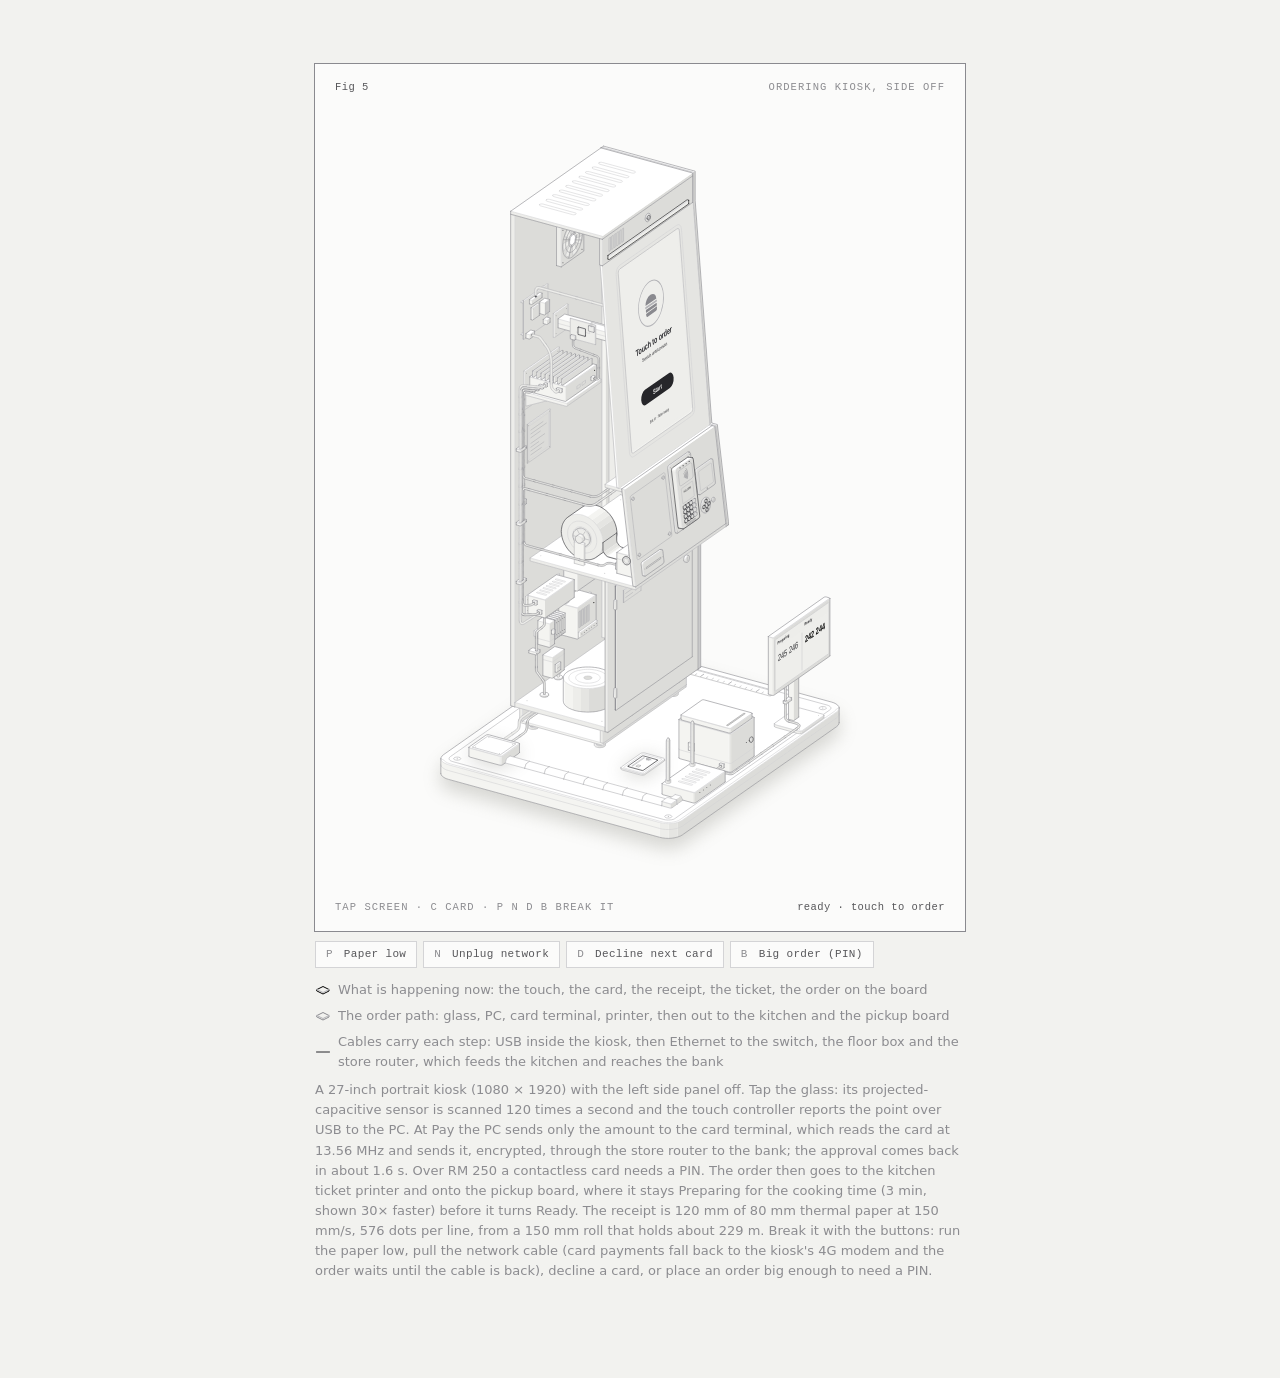
==== commit 85d59616: "Add the kitchen, pickup board and failure modes (v2) Co-Authored-By: Claude Opus 5.5 <noreply@anthro" ====
--- a/index.html
+++ b/index.html
@@ -164,7 +164,20 @@
 .ks-spin-fan{animation:ks-turn 1.4s linear infinite}
 @keyframes ks-turn{to{transform:rotate(360deg)}}
 @media (prefers-reduced-motion:reduce){.ks-spin-fan{animation:none}}
-</style><figure class="iso-figure"><div class="iso-plate"><div class="iso-plate-corners" aria-hidden="true"><span class="iso-plate-corner" data-corner="fig">Fig 5</span><span class="iso-plate-corner" data-corner="title">Ordering kiosk, side off</span><span class="iso-plate-corner" data-corner="hint">tap the screen · C card · esc</span><span class="iso-plate-corner" data-corner="readout" data-readout>ready · touch to order</span></div><div class="iso-stage ks-stage" tabindex="0" role="group" aria-label="Ordering kiosk. Tap the screen to order, press C or click the card to pay, Escape to cancel."><svg xmlns="http://www.w3.org/2000/svg" class="iso-svg" viewBox="0 0 600 760" role="img" aria-label="A self-service ordering kiosk on a bench with its left side panel off: a 27-inch portrait touchscreen with its touch controller and display board, a fanless PC on a bracket, a card terminal, receipt slot and QR scanner in the chin, a thermal printer with its paper roll on the shelf, and a power supply, breaker and network switch in the base. A bank card lies on a pad in front of it and a floor box feeds power and network."><path class="iso-halo" d="M112.2 654.2L112.4 652.7L113.2 651.4L114.7 650.1L270.1 541L272.1 539.9L274.5 539L277.3 538.3L280.4 537.8L283.6 537.7L286.8 537.7L289.9 538.1L292.8 538.7L480.1 590L482.7 590.9L484.8 592L486.4 593.2L487.4 594.5L487.8 596L487.8 610.8L487.6 612.2L486.8 613.5L485.3 614.8L329.9 723.9L327.9 725L325.5 725.9L322.7 726.6L319.6 727.1L316.4 727.3L313.2 727.2L310.1 726.8L307.2 726.2L119.9 674.9L117.3 674L115.2 672.9L113.6 671.7L112.6 670.4L112.2 669Z"/><g class="iso-solid"><path class="iso-fill" d="M278.9 568.7L279.5 567.6L280.6 566.6L282.2 565.7L284.2 565L286.5 564.5L289.1 564.2L291.6 564.2L294.2 564.5L296.5 565L298.5 565.7L300.1 566.6L301.3 567.6L301.8 568.7L301.8 569.8L301.8 572.2L301.3 573.3L300.2 574.3L298.6 575.2L296.5 575.9L294.2 576.4L291.7 576.7L289.1 576.7L286.6 576.4L284.3 575.9L282.2 575.2L280.6 574.3L279.5 573.3L278.9 572.2L278.9 571.1Z"/><path class="iso-shade" data-shade="0" d="M301.8 572.2L301.3 573.3L301.3 570.9L301.8 569.8ZM301.3 573.3L300.2 574.3L300.2 571.9L301.3 570.9ZM300.2 574.3L298.6 575.2L298.6 572.8L300.2 571.9ZM298.6 575.2L296.5 575.9L296.5 573.5L298.6 572.8Z"/><path class="iso-shade" data-shade="1" d="M296.5 575.9L294.2 576.4L294.2 574L296.5 573.5ZM294.2 576.4L291.7 576.7L291.7 574.3L294.2 574ZM291.7 576.7L289.1 576.7L289.1 574.3L291.7 574.3Z"/><path class="iso-shade" data-shade="2" d="M289.1 576.7L286.6 576.4L286.6 574L289.1 574.3ZM286.6 576.4L284.3 575.9L284.3 573.6L286.6 574Z"/><path class="iso-shade" data-shade="3" d="M284.3 575.9L282.2 575.2L282.2 572.8L284.3 573.6ZM282.2 575.2L280.6 574.3L280.6 572L282.2 572.8ZM280.6 574.3L279.5 573.3L279.5 570.9L280.6 572ZM279.5 573.3L278.9 572.2L278.9 569.8L279.5 570.9ZM278.9 572.2L278.9 571.1L278.9 568.7L278.9 569.8Z"/><path class="iso-top" d="M296.5 565L298.5 565.7L300.1 566.6L301.3 567.6L301.8 568.7L301.8 569.8L301.3 570.9L300.2 571.9L298.6 572.8L296.5 573.5L294.2 574L291.7 574.3L289.1 574.3L286.6 574L284.3 573.6L282.2 572.8L280.6 572L279.5 570.9L278.9 569.8L278.9 568.7L279.5 567.6L280.6 566.6L282.2 565.7L284.2 565L286.5 564.5L289.1 564.2L291.6 564.2L294.2 564.5Z"/><path class="iso-line iso-crease" data-tone="faint" d="M301.8 569.8L301.3 570.9L300.2 571.9L298.6 572.8L296.5 573.5L294.2 574L291.7 574.3L289.1 574.3L286.6 574L284.3 573.6L282.2 572.8L280.6 572L279.5 570.9L278.9 569.8L278.9 568.7"/><path class="iso-line iso-edge" data-tone="lo" d="M278.9 568.7L279.5 567.6L280.6 566.6L282.2 565.7L284.2 565L286.5 564.5L289.1 564.2L291.6 564.2L294.2 564.5L296.5 565L298.5 565.7L300.1 566.6L301.3 567.6L301.8 568.7L301.8 569.8M301.8 572.2L301.3 573.3L300.2 574.3L298.6 575.2L296.5 575.9L294.2 576.4L291.7 576.7L289.1 576.7L286.6 576.4L284.3 575.9L282.2 575.2L280.6 574.3L279.5 573.3L278.9 572.2L278.9 571.1M301.8 569.8L301.8 572.2M278.9 568.7L278.9 571.1"/></g><g class="iso-solid"><path class="iso-fill" d="M281.5 563.8L282 562.9L282.8 562.2L284.1 561.5L285.6 560.9L287.4 560.5L289.4 560.4L291.4 560.3L293.3 560.5L295.1 560.9L296.7 561.5L297.9 562.1L298.8 562.9L299.2 563.8L299.2 564.7L299.2 569.7L298.8 570.5L297.9 571.3L296.7 572L295.1 572.6L293.3 572.9L291.4 573.1L289.4 573.1L287.5 572.9L285.7 572.6L284.1 572L282.9 571.3L282 570.6L281.5 569.7L281.5 568.8Z"/><path class="iso-shade" data-shade="0" d="M299.2 569.7L298.8 570.5L298.8 565.5L299.2 564.7ZM298.8 570.5L297.9 571.3L297.9 566.3L298.8 565.5ZM297.9 571.3L296.7 572L296.7 567L297.9 566.3ZM296.7 572L295.1 572.6L295.1 567.5L296.7 567Z"/><path class="iso-shade" data-shade="1" d="M295.1 572.6L293.3 572.9L293.3 567.9L295.1 567.5ZM293.3 572.9L291.4 573.1L291.4 568.1L293.3 567.9ZM291.4 573.1L289.4 573.1L289.4 568.1L291.4 568.1Z"/><path class="iso-shade" data-shade="2" d="M289.4 573.1L287.5 572.9L287.5 567.9L289.4 568.1ZM287.5 572.9L285.7 572.6L285.7 567.5L287.5 567.9Z"/><path class="iso-shade" data-shade="3" d="M285.7 572.6L284.1 572L284.1 567L285.7 567.5ZM284.1 572L282.9 571.3L282.9 566.3L284.1 567ZM282.9 571.3L282 570.6L282 565.5L282.9 566.3ZM282 570.6L281.5 569.7L281.5 564.7L282 565.5ZM281.5 569.7L281.5 568.8L281.5 563.8L281.5 564.7Z"/><path class="iso-top" d="M295.1 560.9L296.7 561.5L297.9 562.1L298.8 562.9L299.2 563.8L299.2 564.7L298.8 565.5L297.9 566.3L296.7 567L295.1 567.5L293.3 567.9L291.4 568.1L289.4 568.1L287.5 567.9L285.7 567.5L284.1 567L282.9 566.3L282 565.5L281.5 564.7L281.5 563.8L282 562.9L282.8 562.2L284.1 561.5L285.6 560.9L287.4 560.5L289.4 560.4L291.4 560.3L293.3 560.5Z"/><path class="iso-line iso-crease" data-tone="faint" d="M299.2 564.7L298.8 565.5L297.9 566.3L296.7 567L295.1 567.5L293.3 567.9L291.4 568.1L289.4 568.1L287.5 567.9L285.7 567.5L284.1 567L282.9 566.3L282 565.5L281.5 564.7L281.5 563.8"/><path class="iso-line iso-edge" data-tone="mid" d="M281.5 563.8L282 562.9L282.8 562.2L284.1 561.5L285.6 560.9L287.4 560.5L289.4 560.4L291.4 560.3L293.3 560.5L295.1 560.9L296.7 561.5L297.9 562.1L298.8 562.9L299.2 563.8L299.2 564.7M299.2 569.7L298.8 570.5L297.9 571.3L296.7 572L295.1 572.6L293.3 572.9L291.4 573.1L289.4 573.1L287.5 572.9L285.7 572.6L284.1 572L282.9 571.3L282 570.6L281.5 569.7L281.5 568.8M299.2 564.7L299.2 569.7M281.5 563.8L281.5 568.8"/></g><g class="iso-solid"><path class="iso-fill" d="M432.6 610.8L433.2 609.7L434.3 608.7L435.9 607.8L438 607.1L440.3 606.6L442.8 606.4L445.4 606.3L447.9 606.6L450.2 607.1L452.3 607.8L453.9 608.7L455 609.7L455.6 610.8L455.6 611.9L455.6 614.3L455 615.4L453.9 616.4L452.3 617.3L450.3 618L448 618.5L445.4 618.8L442.9 618.8L440.3 618.5L438 618L436 617.3L434.4 616.4L433.2 615.4L432.7 614.3L432.6 613.2Z"/><path class="iso-shade" data-shade="0" d="M455.6 614.3L455 615.4L455 613L455.6 611.9ZM455 615.4L453.9 616.4L453.9 614.1L455 613ZM453.9 616.4L452.3 617.3L452.3 614.9L453.9 614.1ZM452.3 617.3L450.3 618L450.3 615.7L452.3 614.9Z"/><path class="iso-shade" data-shade="1" d="M450.3 618L448 618.5L448 616.1L450.3 615.7ZM448 618.5L445.4 618.8L445.4 616.4L448 616.1ZM445.4 618.8L442.9 618.8L442.9 616.4L445.4 616.4Z"/><path class="iso-shade" data-shade="2" d="M442.9 618.8L440.3 618.5L440.3 616.2L442.9 616.4ZM440.3 618.5L438 618L438 615.7L440.3 616.2Z"/><path class="iso-shade" data-shade="3" d="M438 618L436 617.3L436 615L438 615.7ZM436 617.3L434.4 616.4L434.4 614.1L436 615ZM434.4 616.4L433.2 615.4L433.2 613.1L434.4 614.1ZM433.2 615.4L432.7 614.3L432.7 612L433.2 613.1ZM432.7 614.3L432.6 613.2L432.6 610.8L432.7 612Z"/><path class="iso-top" d="M450.2 607.1L452.3 607.8L453.9 608.7L455 609.7L455.6 610.8L455.6 611.9L455 613L453.9 614.1L452.3 614.9L450.3 615.7L448 616.1L445.4 616.4L442.9 616.4L440.3 616.2L438 615.7L436 615L434.4 614.1L433.2 613.1L432.7 612L432.6 610.8L433.2 609.7L434.3 608.7L435.9 607.8L438 607.1L440.3 606.6L442.8 606.4L445.4 606.3L447.9 606.6Z"/><path class="iso-line iso-crease" data-tone="faint" d="M455.6 611.9L455 613L453.9 614.1L452.3 614.9L450.3 615.7L448 616.1L445.4 616.4L442.9 616.4L440.3 616.2L438 615.7L436 615L434.4 614.1L433.2 613.1L432.7 612L432.6 610.8"/><path class="iso-line iso-edge" data-tone="lo" d="M432.6 610.8L433.2 609.7L434.3 608.7L435.9 607.8L438 607.1L440.3 606.6L442.8 606.4L445.4 606.3L447.9 606.6L450.2 607.1L452.3 607.8L453.9 608.7L455 609.7L455.6 610.8L455.6 611.9M455.6 614.3L455 615.4L453.9 616.4L452.3 617.3L450.3 618L448 618.5L445.4 618.8L442.9 618.8L440.3 618.5L438 618L436 617.3L434.4 616.4L433.2 615.4L432.7 614.3L432.6 613.2M455.6 611.9L455.6 614.3M432.6 610.8L432.6 613.2"/></g><g class="iso-solid"><path class="iso-fill" d="M435.3 605.9L435.7 605.1L436.6 604.3L437.8 603.6L439.4 603L441.2 602.7L443.1 602.5L445.1 602.5L447 602.7L448.8 603L450.4 603.6L451.6 604.3L452.5 605L453 605.9L453 606.8L453 611.8L452.5 612.7L451.7 613.4L450.4 614.1L448.9 614.7L447.1 615.1L445.1 615.3L443.1 615.3L441.2 615.1L439.4 614.7L437.8 614.1L436.6 613.5L435.7 612.7L435.3 611.8L435.3 610.9Z"/><path class="iso-shade" data-shade="0" d="M453 611.8L452.5 612.7L452.5 607.6L453 606.8ZM452.5 612.7L451.7 613.4L451.7 608.4L452.5 607.6ZM451.7 613.4L450.4 614.1L450.4 609.1L451.7 608.4ZM450.4 614.1L448.9 614.7L448.9 609.6L450.4 609.1Z"/><path class="iso-shade" data-shade="1" d="M448.9 614.7L447.1 615.1L447.1 610L448.9 609.6ZM447.1 615.1L445.1 615.3L445.1 610.2L447.1 610ZM445.1 615.3L443.1 615.3L443.1 610.2L445.1 610.2Z"/><path class="iso-shade" data-shade="2" d="M443.1 615.3L441.2 615.1L441.2 610L443.1 610.2ZM441.2 615.1L439.4 614.7L439.4 609.6L441.2 610Z"/><path class="iso-shade" data-shade="3" d="M439.4 614.7L437.8 614.1L437.8 609.1L439.4 609.6ZM437.8 614.1L436.6 613.5L436.6 608.4L437.8 609.1ZM436.6 613.5L435.7 612.7L435.7 607.6L436.6 608.4ZM435.7 612.7L435.3 611.8L435.3 606.8L435.7 607.6ZM435.3 611.8L435.3 610.9L435.3 605.9L435.3 606.8Z"/><path class="iso-top" d="M448.8 603L450.4 603.6L451.6 604.3L452.5 605L453 605.9L453 606.8L452.5 607.6L451.7 608.4L450.4 609.1L448.9 609.6L447.1 610L445.1 610.2L443.1 610.2L441.2 610L439.4 609.6L437.8 609.1L436.6 608.4L435.7 607.6L435.3 606.8L435.3 605.9L435.7 605.1L436.6 604.3L437.8 603.6L439.4 603L441.2 602.7L443.1 602.5L445.1 602.5L447 602.7Z"/><path class="iso-line iso-crease" data-tone="faint" d="M453 606.8L452.5 607.6L451.7 608.4L450.4 609.1L448.9 609.6L447.1 610L445.1 610.2L443.1 610.2L441.2 610L439.4 609.6L437.8 609.1L436.6 608.4L435.7 607.6L435.3 606.8L435.3 605.9"/><path class="iso-line iso-edge" data-tone="mid" d="M435.3 605.9L435.7 605.1L436.6 604.3L437.8 603.6L439.4 603L441.2 602.7L443.1 602.5L445.1 602.5L447 602.7L448.8 603L450.4 603.6L451.6 604.3L452.5 605L453 605.9L453 606.8M453 611.8L452.5 612.7L451.7 613.4L450.4 614.1L448.9 614.7L447.1 615.1L445.1 615.3L443.1 615.3L441.2 615.1L439.4 614.7L437.8 614.1L436.6 613.5L435.7 612.7L435.3 611.8L435.3 610.9M453 606.8L453 611.8M435.3 605.9L435.3 610.9"/></g><g class="iso-solid"><path class="iso-fill" d="M144.4 663.1L145 662L146.1 660.9L147.7 660L149.7 659.3L152 658.8L154.6 658.6L157.1 658.6L159.7 658.8L162 659.3L164 660L165.6 660.9L166.8 661.9L167.3 663L167.4 664.2L167.4 666.5L166.8 667.6L165.7 668.7L164.1 669.6L162 670.3L159.7 670.8L157.2 671L154.6 671L152.1 670.8L149.8 670.3L147.7 669.6L146.1 668.7L145 667.7L144.4 666.6L144.4 665.4Z"/><path class="iso-shade" data-shade="0" d="M167.4 666.5L166.8 667.6L166.8 665.3L167.4 664.2ZM166.8 667.6L165.7 668.7L165.7 666.3L166.8 665.3ZM165.7 668.7L164.1 669.6L164.1 667.2L165.7 666.3ZM164.1 669.6L162 670.3L162 667.9L164.1 667.2Z"/><path class="iso-shade" data-shade="1" d="M162 670.3L159.7 670.8L159.7 668.4L162 667.9ZM159.7 670.8L157.2 671L157.2 668.6L159.7 668.4ZM157.2 671L154.6 671L154.6 668.6L157.2 668.6Z"/><path class="iso-shade" data-shade="2" d="M154.6 671L152.1 670.8L152.1 668.4L154.6 668.6ZM152.1 670.8L149.8 670.3L149.8 667.9L152.1 668.4Z"/><path class="iso-shade" data-shade="3" d="M149.8 670.3L147.7 669.6L147.7 667.2L149.8 667.9ZM147.7 669.6L146.1 668.7L146.1 666.3L147.7 667.2ZM146.1 668.7L145 667.7L145 665.3L146.1 666.3ZM145 667.7L144.4 666.6L144.4 664.2L145 665.3ZM144.4 666.6L144.4 665.4L144.4 663.1L144.4 664.2Z"/><path class="iso-top" d="M162 659.3L164 660L165.6 660.9L166.8 661.9L167.3 663L167.4 664.2L166.8 665.3L165.7 666.3L164.1 667.2L162 667.9L159.7 668.4L157.2 668.6L154.6 668.6L152.1 668.4L149.8 667.9L147.7 667.2L146.1 666.3L145 665.3L144.4 664.2L144.4 663.1L145 662L146.1 660.9L147.7 660L149.7 659.3L152 658.8L154.6 658.6L157.1 658.6L159.7 658.8Z"/><path class="iso-line iso-crease" data-tone="faint" d="M167.4 664.2L166.8 665.3L165.7 666.3L164.1 667.2L162 667.9L159.7 668.4L157.2 668.6L154.6 668.6L152.1 668.4L149.8 667.9L147.7 667.2L146.1 666.3L145 665.3L144.4 664.2L144.4 663.1"/><path class="iso-line iso-edge" data-tone="lo" d="M144.4 663.1L145 662L146.1 660.9L147.7 660L149.7 659.3L152 658.8L154.6 658.6L157.1 658.6L159.7 658.8L162 659.3L164 660L165.6 660.9L166.8 661.9L167.3 663L167.4 664.2M167.4 666.5L166.8 667.6L165.7 668.7L164.1 669.6L162 670.3L159.7 670.8L157.2 671L154.6 671L152.1 670.8L149.8 670.3L147.7 669.6L146.1 668.7L145 667.7L144.4 666.6L144.4 665.4M167.4 664.2L167.4 666.5M144.4 663.1L144.4 665.4"/></g><g class="iso-solid"><path class="iso-fill" d="M147 658.2L147.5 657.3L148.3 656.5L149.6 655.8L151.1 655.3L152.9 654.9L154.9 654.7L156.9 654.7L158.8 654.9L160.6 655.3L162.2 655.8L163.4 656.5L164.3 657.3L164.7 658.1L164.7 659L164.7 664L164.3 664.9L163.4 665.7L162.2 666.4L160.6 666.9L158.8 667.3L156.9 667.5L154.9 667.5L153 667.3L151.2 666.9L149.6 666.4L148.4 665.7L147.5 664.9L147 664.1L147 663.2Z"/><path class="iso-shade" data-shade="0" d="M164.7 664L164.3 664.9L164.3 659.9L164.7 659ZM164.3 664.9L163.4 665.7L163.4 660.6L164.3 659.9ZM163.4 665.7L162.2 666.4L162.2 661.3L163.4 660.6ZM162.2 666.4L160.6 666.9L160.6 661.9L162.2 661.3Z"/><path class="iso-shade" data-shade="1" d="M160.6 666.9L158.8 667.3L158.8 662.3L160.6 661.9ZM158.8 667.3L156.9 667.5L156.9 662.5L158.8 662.3ZM156.9 667.5L154.9 667.5L154.9 662.5L156.9 662.5Z"/><path class="iso-shade" data-shade="2" d="M154.9 667.5L153 667.3L153 662.3L154.9 662.5ZM153 667.3L151.2 666.9L151.2 661.9L153 662.3Z"/><path class="iso-shade" data-shade="3" d="M151.2 666.9L149.6 666.4L149.6 661.3L151.2 661.9ZM149.6 666.4L148.4 665.7L148.4 660.7L149.6 661.3ZM148.4 665.7L147.5 664.9L147.5 659.9L148.4 660.7ZM147.5 664.9L147 664.1L147 659L147.5 659.9ZM147 664.1L147 663.2L147 658.2L147 659Z"/><path class="iso-top" d="M160.6 655.3L162.2 655.8L163.4 656.5L164.3 657.3L164.7 658.1L164.7 659L164.3 659.9L163.4 660.6L162.2 661.3L160.6 661.9L158.8 662.3L156.9 662.5L154.9 662.5L153 662.3L151.2 661.9L149.6 661.3L148.4 660.7L147.5 659.9L147 659L147 658.2L147.5 657.3L148.3 656.5L149.6 655.8L151.1 655.3L152.9 654.9L154.9 654.7L156.9 654.7L158.8 654.9Z"/><path class="iso-line iso-crease" data-tone="faint" d="M164.7 659L164.3 659.9L163.4 660.6L162.2 661.3L160.6 661.9L158.8 662.3L156.9 662.5L154.9 662.5L153 662.3L151.2 661.9L149.6 661.3L148.4 660.7L147.5 659.9L147 659L147 658.2"/><path class="iso-line iso-edge" data-tone="mid" d="M147 658.2L147.5 657.3L148.3 656.5L149.6 655.8L151.1 655.3L152.9 654.9L154.9 654.7L156.9 654.7L158.8 654.9L160.6 655.3L162.2 655.8L163.4 656.5L164.3 657.3L164.7 658.1L164.7 659M164.7 664L164.3 664.9L163.4 665.7L162.2 666.4L160.6 666.9L158.8 667.3L156.9 667.5L154.9 667.5L153 667.3L151.2 666.9L149.6 666.4L148.4 665.7L147.5 664.9L147 664.1L147 663.2M164.7 659L164.7 664M147 658.2L147 663.2"/></g><g class="iso-solid"><path class="iso-fill" d="M298.2 705.2L298.7 704.1L299.8 703L301.4 702.2L303.5 701.5L305.8 701L308.3 700.7L310.9 700.7L313.4 701L315.7 701.4L317.8 702.1L319.4 703L320.5 704L321.1 705.1L321.1 706.3L321.1 708.7L320.5 709.8L319.4 710.8L317.8 711.7L315.8 712.4L313.5 712.9L310.9 713.1L308.4 713.1L305.8 712.9L303.5 712.4L301.5 711.7L299.9 710.8L298.7 709.8L298.2 708.7L298.2 707.5Z"/><path class="iso-shade" data-shade="0" d="M321.1 708.7L320.5 709.8L320.5 707.4L321.1 706.3ZM320.5 709.8L319.4 710.8L319.4 708.4L320.5 707.4ZM319.4 710.8L317.8 711.7L317.8 709.3L319.4 708.4ZM317.8 711.7L315.8 712.4L315.8 710L317.8 709.3Z"/><path class="iso-shade" data-shade="1" d="M315.8 712.4L313.5 712.9L313.5 710.5L315.8 710ZM313.5 712.9L310.9 713.1L310.9 710.8L313.5 710.5ZM310.9 713.1L308.4 713.1L308.4 710.8L310.9 710.8Z"/><path class="iso-shade" data-shade="2" d="M308.4 713.1L305.8 712.9L305.8 710.5L308.4 710.8ZM305.8 712.9L303.5 712.4L303.5 710L305.8 710.5Z"/><path class="iso-shade" data-shade="3" d="M303.5 712.4L301.5 711.7L301.5 709.3L303.5 710ZM301.5 711.7L299.9 710.8L299.9 708.4L301.5 709.3ZM299.9 710.8L298.7 709.8L298.7 707.4L299.9 708.4ZM298.7 709.8L298.2 708.7L298.2 706.3L298.7 707.4ZM298.2 708.7L298.2 707.5L298.2 705.2L298.2 706.3Z"/><path class="iso-top" d="M315.7 701.4L317.8 702.1L319.4 703L320.5 704L321.1 705.1L321.1 706.3L320.5 707.4L319.4 708.4L317.8 709.3L315.8 710L313.5 710.5L310.9 710.8L308.4 710.8L305.8 710.5L303.5 710L301.5 709.3L299.9 708.4L298.7 707.4L298.2 706.3L298.2 705.2L298.7 704.1L299.8 703L301.4 702.2L303.5 701.5L305.8 701L308.3 700.7L310.9 700.7L313.4 701Z"/><path class="iso-line iso-crease" data-tone="faint" d="M321.1 706.3L320.5 707.4L319.4 708.4L317.8 709.3L315.8 710L313.5 710.5L310.9 710.8L308.4 710.8L305.8 710.5L303.5 710L301.5 709.3L299.9 708.4L298.7 707.4L298.2 706.3L298.2 705.2"/><path class="iso-line iso-edge" data-tone="lo" d="M298.2 705.2L298.7 704.1L299.8 703L301.4 702.2L303.5 701.5L305.8 701L308.3 700.7L310.9 700.7L313.4 701L315.7 701.4L317.8 702.1L319.4 703L320.5 704L321.1 705.1L321.1 706.3M321.1 708.7L320.5 709.8L319.4 710.8L317.8 711.7L315.8 712.4L313.5 712.9L310.9 713.1L308.4 713.1L305.8 712.9L303.5 712.4L301.5 711.7L299.9 710.8L298.7 709.8L298.2 708.7L298.2 707.5M321.1 706.3L321.1 708.7M298.2 705.2L298.2 707.5"/></g><g class="iso-solid"><path class="iso-fill" d="M300.8 700.3L301.2 699.4L302.1 698.6L303.3 697.9L304.9 697.4L306.7 697L308.6 696.8L310.6 696.8L312.5 697L314.3 697.4L315.9 697.9L317.1 698.6L318 699.4L318.5 700.2L318.5 701.1L318.5 706.2L318 707L317.2 707.8L315.9 708.5L314.4 709L312.6 709.4L310.6 709.6L308.6 709.6L306.7 709.4L304.9 709L303.3 708.5L302.1 707.8L301.2 707L300.8 706.2L300.8 705.3Z"/><path class="iso-shade" data-shade="0" d="M318.5 706.2L318 707L318 702L318.5 701.1ZM318 707L317.2 707.8L317.2 702.8L318 702ZM317.2 707.8L315.9 708.5L315.9 703.4L317.2 702.8ZM315.9 708.5L314.4 709L314.4 704L315.9 703.4Z"/><path class="iso-shade" data-shade="1" d="M314.4 709L312.6 709.4L312.6 704.4L314.4 704ZM312.6 709.4L310.6 709.6L310.6 704.6L312.6 704.4ZM310.6 709.6L308.6 709.6L308.6 704.6L310.6 704.6Z"/><path class="iso-shade" data-shade="2" d="M308.6 709.6L306.7 709.4L306.7 704.4L308.6 704.6ZM306.7 709.4L304.9 709L304.9 704L306.7 704.4Z"/><path class="iso-shade" data-shade="3" d="M304.9 709L303.3 708.5L303.3 703.5L304.9 704ZM303.3 708.5L302.1 707.8L302.1 702.8L303.3 703.5ZM302.1 707.8L301.2 707L301.2 702L302.1 702.8ZM301.2 707L300.8 706.2L300.8 701.1L301.2 702ZM300.8 706.2L300.8 705.3L300.8 700.3L300.8 701.1Z"/><path class="iso-top" d="M314.3 697.4L315.9 697.9L317.1 698.6L318 699.4L318.5 700.2L318.5 701.1L318 702L317.2 702.8L315.9 703.4L314.4 704L312.6 704.4L310.6 704.6L308.6 704.6L306.7 704.4L304.9 704L303.3 703.5L302.1 702.8L301.2 702L300.8 701.1L300.8 700.3L301.2 699.4L302.1 698.6L303.3 697.9L304.9 697.4L306.7 697L308.6 696.8L310.6 696.8L312.5 697Z"/><path class="iso-line iso-crease" data-tone="faint" d="M318.5 701.1L318 702L317.2 702.8L315.9 703.4L314.4 704L312.6 704.4L310.6 704.6L308.6 704.6L306.7 704.4L304.9 704L303.3 703.5L302.1 702.8L301.2 702L300.8 701.1L300.8 700.3"/><path class="iso-line iso-edge" data-tone="mid" d="M300.8 700.3L301.2 699.4L302.1 698.6L303.3 697.9L304.9 697.4L306.7 697L308.6 696.8L310.6 696.8L312.5 697L314.3 697.4L315.9 697.9L317.1 698.6L318 699.4L318.5 700.2L318.5 701.1M318.5 706.2L318 707L317.2 707.8L315.9 708.5L314.4 709L312.6 709.4L310.6 709.6L308.6 709.6L306.7 709.4L304.9 709L303.3 708.5L302.1 707.8L301.2 707L300.8 706.2L300.8 705.3M318.5 701.1L318.5 706.2M300.8 700.3L300.8 705.3"/></g><g class="iso-solid"><path class="iso-fill" d="M112.2 646.7L112.4 645.3L113.2 644L114.7 642.7L270.1 533.6L272.1 532.5L274.5 531.6L277.3 530.9L280.4 530.4L283.6 530.2L286.8 530.3L289.9 530.7L292.8 531.3L480.1 582.6L482.7 583.5L484.8 584.6L486.4 585.8L487.4 587.1L487.8 588.5L487.8 603.4L487.6 604.8L486.8 606.1L485.3 607.4L329.9 716.5L327.9 717.6L325.5 718.5L322.7 719.2L319.6 719.7L316.4 719.9L313.2 719.8L310.1 719.4L307.2 718.8L119.9 667.5L117.3 666.6L115.2 665.5L113.6 664.3L112.6 663L112.2 661.6Z"/><path class="iso-shade" data-shade="0" d="M487.8 603.4L487.6 604.8L487.6 590L487.8 588.5ZM487.6 604.8L486.8 606.1L486.8 591.3L487.6 590ZM486.8 606.1L485.3 607.4L485.3 592.6L486.8 591.3ZM485.3 607.4L329.9 716.5L329.9 701.7L485.3 592.6ZM329.9 716.5L327.9 717.6L327.9 702.8L329.9 701.7ZM327.9 717.6L325.5 718.5L325.5 703.7L327.9 702.8Z"/><path class="iso-shade" data-shade="1" d="M325.5 718.5L322.7 719.2L322.7 704.4L325.5 703.7ZM322.7 719.2L319.6 719.7L319.6 704.9L322.7 704.4ZM319.6 719.7L316.4 719.9L316.4 705L319.6 704.9Z"/><path class="iso-shade" data-shade="2" d="M316.4 719.9L313.2 719.8L313.2 705L316.4 705ZM313.2 719.8L310.1 719.4L310.1 704.6L313.2 705ZM310.1 719.4L307.2 718.8L307.2 704L310.1 704.6Z"/><path class="iso-shade" data-shade="3" d="M307.2 718.8L119.9 667.5L119.9 652.7L307.2 704ZM119.9 667.5L117.3 666.6L117.3 651.8L119.9 652.7ZM117.3 666.6L115.2 665.5L115.2 650.7L117.3 651.8ZM115.2 665.5L113.6 664.3L113.6 649.5L115.2 650.7ZM113.6 664.3L112.6 663L112.6 648.1L113.6 649.5ZM112.6 663L112.2 661.6L112.2 646.7L112.6 648.1Z"/><path class="iso-top" d="M270.1 533.6L272.1 532.5L274.5 531.6L277.3 530.9L280.4 530.4L283.6 530.2L286.8 530.3L289.9 530.7L292.8 531.3L480.1 582.6L482.7 583.5L484.8 584.6L486.4 585.8L487.4 587.1L487.8 588.5L487.6 590L486.8 591.3L485.3 592.6L329.9 701.7L327.9 702.8L325.5 703.7L322.7 704.4L319.6 704.9L316.4 705L313.2 705L310.1 704.6L307.2 704L119.9 652.7L117.3 651.8L115.2 650.7L113.6 649.5L112.6 648.1L112.2 646.7L112.4 645.3L113.2 644L114.7 642.7Z"/><path class="iso-line iso-crease" data-tone="faint" d="M487.8 588.5L487.6 590L486.8 591.3L485.3 592.6L329.9 701.7L327.9 702.8L325.5 703.7L322.7 704.4L319.6 704.9L316.4 705L313.2 705L310.1 704.6L307.2 704L119.9 652.7L117.3 651.8L115.2 650.7L113.6 649.5L112.6 648.1L112.2 646.7"/><path class="iso-line iso-bevel" data-tone="faint" d="M487.8 588.5L485 589.8L484.3 590.9L483 592L327.7 701L326 702L324 702.8L321.6 703.4L319 703.7L316.3 703.9L313.6 703.8L311 703.5L308.5 702.9L121.4 651.7L119.1 650.9L117.4 650L116 649L115.1 647.9L112.2 646.7"/><path class="iso-line" data-tone="faint" d="M487.8 594.5L487.6 595.9L486.8 597.3L485.3 598.5L329.9 707.6L327.9 708.7L325.5 709.6L322.7 710.3L319.6 710.8L316.4 711L313.2 710.9L310.1 710.5L307.2 709.9L119.9 658.6L117.3 657.7L115.2 656.6L113.6 655.4L112.6 654.1L112.2 652.7"/><path class="iso-line iso-edge" data-tone="mid" d="M112.2 646.7L112.4 645.3L113.2 644L114.7 642.7L270.1 533.6L272.1 532.5L274.5 531.6L277.3 530.9L280.4 530.4L283.6 530.2L286.8 530.3L289.9 530.7L292.8 531.3L480.1 582.6L482.7 583.5L484.8 584.6L486.4 585.8L487.4 587.1L487.8 588.5M487.8 603.4L487.6 604.8L486.8 606.1L485.3 607.4L329.9 716.5L327.9 717.6L325.5 718.5L322.7 719.2L319.6 719.7L316.4 719.9L313.2 719.8L310.1 719.4L307.2 718.8L119.9 667.5L117.3 666.6L115.2 665.5L113.6 664.3L112.6 663L112.2 661.6M487.8 588.5L487.8 603.4M112.2 646.7L112.2 661.6"/></g><path class="iso-line" data-tone="lo" d="M277.1 535.6L278.1 535L279.3 534.5L280.7 534.2L282.2 533.9L283.8 533.9L285.4 533.9L287 534.1L288.5 534.4L475.7 585.7L477 586.1L478.1 586.7L478.9 587.3L479.4 588L479.6 588.7L479.5 589.4L479.1 590L478.4 590.7L322.9 699.7L321.9 700.3L320.7 700.8L319.3 701.1L317.8 701.3L316.2 701.4L314.6 701.4L313 701.2L311.5 700.9L124.3 649.6L123 649.2L121.9 648.6L121.1 648L120.6 647.3L120.4 646.6L120.5 645.9L120.9 645.2L121.6 644.6Z"/><path class="iso-line" data-tone="lo" d="M130.6 645.2L131.6 645.6L132.2 646.2L132.2 646.8L131.7 647.4L130.7 647.8L129.4 648.1L128 648.1L126.7 647.9L125.7 647.4L125.1 646.9L125.1 646.3L125.6 645.7L126.5 645.2L127.8 645L129.2 645ZM286 536.1L287 536.5L287.6 537.1L287.7 537.7L287.2 538.3L286.2 538.8L284.9 539L283.5 539L282.2 538.8L281.1 538.4L280.6 537.8L280.5 537.2L281 536.6L282 536.2L283.3 535.9L284.7 535.9ZM317.8 696.5L318.9 696.9L319.4 697.5L319.5 698.1L319 698.7L318 699.1L316.7 699.4L315.3 699.4L314 699.2L313 698.7L312.4 698.2L312.3 697.6L312.8 697L313.8 696.5L315.1 696.3L316.5 696.3ZM473.3 587.4L474.3 587.8L474.9 588.4L474.9 589L474.4 589.6L473.5 590.1L472.2 590.3L470.8 590.3L469.4 590.1L468.4 589.7L467.8 589.1L467.8 588.5L468.3 587.9L469.3 587.5L470.6 587.2L472 587.2Z"/><g class="iso-dots" data-tone="mid"><circle cx="128.6" cy="646.5" r="0.5"/><circle cx="284.1" cy="537.5" r="0.5"/><circle cx="315.9" cy="697.8" r="0.5"/><circle cx="471.4" cy="588.8" r="0.5"/></g><g class="iso-solid"><path class="iso-fill" d="M287.7 539.7L287.9 539.3L291.4 536.9L292 536.6L292.9 536.5L293.7 536.7L467 584.1L467.6 584.4L467.8 584.8L467.8 585.7L467.5 586L464 588.5L463.4 588.7L462.6 588.8L461.8 588.7L288.5 541.2L287.9 540.9L287.7 540.6Z"/><path class="iso-shade" data-shade="0" d="M467.8 585.7L467.5 586L467.5 585.1L467.8 584.8ZM467.5 586L464 588.5L464 587.6L467.5 585.1ZM464 588.5L463.4 588.7L463.4 587.8L464 587.6Z"/><path class="iso-shade" data-shade="1" d="M463.4 588.7L462.6 588.8L462.6 587.9L463.4 587.8Z"/><path class="iso-shade" data-shade="2" d="M462.6 588.8L461.8 588.7L461.8 587.8L462.6 587.9Z"/><path class="iso-shade" data-shade="3" d="M461.8 588.7L288.5 541.2L288.5 540.3L461.8 587.8ZM288.5 541.2L287.9 540.9L287.9 540.1L288.5 540.3ZM287.9 540.9L287.7 540.6L287.7 539.7L287.9 540.1Z"/><path class="iso-top" d="M291.4 536.9L292 536.6L292.9 536.5L293.7 536.7L467 584.1L467.6 584.4L467.8 584.8L467.5 585.1L464 587.6L463.4 587.8L462.6 587.9L461.8 587.8L288.5 540.3L287.9 540.1L287.7 539.7L287.9 539.3Z"/><path class="iso-line iso-edge" data-tone="lo" d="M287.7 539.7L287.9 539.3L291.4 536.9L292 536.6L292.9 536.5L293.7 536.7L467 584.1L467.6 584.4L467.8 584.8M467.8 585.7L467.5 586L464 588.5L463.4 588.7L462.6 588.8L461.8 588.7L288.5 541.2L287.9 540.9L287.7 540.6M467.8 584.8L467.8 585.7M287.7 539.7L287.7 540.6"/></g><path class="iso-line" data-tone="lo" d="M295.4 542.2L297 541.1M301 543.8L302.6 542.7M306.6 545.3L308.2 544.2M312.2 546.8L313.8 545.7M323.4 549.9L325 548.8M329 551.4L330.6 550.3M334.6 553L336.1 551.9M340.2 554.5L341.7 553.4M351.3 557.6L352.9 556.5M356.9 559.1L358.5 558M362.5 560.6L364.1 559.5M368.1 562.2L369.7 561M379.3 565.2L380.9 564.1M384.9 566.7L386.5 565.6M390.5 568.3L392.1 567.2M396.1 569.8L397.6 568.7M407.3 572.9L408.8 571.8M412.8 574.4L414.4 573.3M418.4 575.9L420 574.8M424 577.5L425.6 576.4M435.2 580.5L436.8 579.4M440.8 582.1L442.4 581M446.4 583.6L448 582.5M452 585.1L453.5 584"/><path class="iso-line" data-tone="mid" d="M317.8 548.4L320.8 546.3M345.8 556L348.7 553.9M373.7 563.7L376.7 561.6M401.7 571.3L404.6 569.3M429.6 579L432.6 576.9M457.6 586.7L460.5 584.6"/><g class="iso-solid"><path class="iso-fill" d="M420.4 607.2L420.7 606.8L444.8 589.9L445.6 589.5L446.6 589.4L447.5 589.6L462.4 593.6L463.1 594L463.3 594.4L463.3 595.6L463 596L438.9 612.9L438.1 613.2L437.1 613.3L436.2 613.2L421.3 609.1L420.6 608.8L420.4 608.4Z"/><path class="iso-shade" data-shade="0" d="M463.3 595.6L463 596L463 594.8L463.3 594.4ZM463 596L438.9 612.9L438.9 611.7L463 594.8ZM438.9 612.9L438.1 613.2L438.1 612L438.9 611.7Z"/><path class="iso-shade" data-shade="1" d="M438.1 613.2L437.1 613.3L437.1 612.1L438.1 612Z"/><path class="iso-shade" data-shade="2" d="M437.1 613.3L436.2 613.2L436.2 612L437.1 612.1Z"/><path class="iso-shade" data-shade="3" d="M436.2 613.2L421.3 609.1L421.3 608L436.2 612ZM421.3 609.1L420.6 608.8L420.6 607.6L421.3 608ZM420.6 608.8L420.4 608.4L420.4 607.2L420.6 607.6Z"/><path class="iso-top" d="M444.8 589.9L445.6 589.5L446.6 589.4L447.5 589.6L462.4 593.6L463.1 594L463.3 594.4L463 594.8L438.9 611.7L438.1 612L437.1 612.1L436.2 612L421.3 608L420.6 607.6L420.4 607.2L420.7 606.8Z"/><path class="iso-line iso-edge" data-tone="lo" d="M420.4 607.2L420.7 606.8L444.8 589.9L445.6 589.5L446.6 589.4L447.5 589.6L462.4 593.6L463.1 594L463.3 594.4M463.3 595.6L463 596L438.9 612.9L438.1 613.2L437.1 613.3L436.2 613.2L421.3 609.1L420.6 608.8L420.4 608.4M463.3 594.4L463.3 595.6M420.4 607.2L420.4 608.4"/></g><path class="iso-line" data-tone="faint" d="M446.6 590.5L460.9 594.4L437.1 611.1L422.8 607.2Z"/><path class="iso-line" data-tone="lo" data-free="" d="M427.9 606.3L445.4 594.1M432.1 607.5L444.3 598.9M436.3 608.6L451.1 598.2"/><g class="iso-dots" data-tone="mid"><circle cx="446.9" cy="591.6" r="0.45"/><circle cx="458.4" cy="594.8" r="0.45"/></g><path class="iso-halo" d="M376.2 621.8L376.2 621.5L376.4 621.2L376.7 621L395.9 607.5L396.3 607.3L396.8 607.1L397.3 607L398 606.9L398.6 606.8L399.2 606.8L399.9 606.9L400.4 607L418.6 612L419.1 612.2L419.6 612.4L419.9 612.7L420.1 612.9L420.2 613.2L420.2 614.7L420.1 615L420 615.2L419.7 615.5L400.5 629L400.1 629.2L399.6 629.4L399 629.5L398.4 629.6L397.8 629.7L397.1 629.6L396.5 629.6L395.9 629.4L377.7 624.5L377.2 624.3L376.8 624.1L376.5 623.8L376.3 623.6L376.2 623.3Z"/><g class="iso-solid"><path class="iso-fill" d="M376.2 621.8L376.7 621.3L395.9 607.8L396.8 607.4L398 607.2L399.2 607.1L400.4 607.3L418.6 612.3L419.6 612.7L420.1 613.2L420.1 613.8L420.1 615L419.7 615.5L400.5 629L399.6 629.4L398.4 629.6L397.1 629.6L395.9 629.4L377.7 624.5L376.8 624.1L376.3 623.6L376.2 623Z"/><path class="iso-shade" data-shade="0" d="M420.1 615L419.7 615.5L419.7 614.3L420.1 613.8ZM419.7 615.5L400.5 629L400.5 627.8L419.7 614.3ZM400.5 629L399.6 629.4L399.6 628.2L400.5 627.8Z"/><path class="iso-shade" data-shade="1" d="M399.6 629.4L398.4 629.6L398.4 628.4L399.6 628.2ZM398.4 629.6L397.1 629.6L397.1 628.5L398.4 628.4Z"/><path class="iso-shade" data-shade="2" d="M397.1 629.6L395.9 629.4L395.9 628.3L397.1 628.5Z"/><path class="iso-shade" data-shade="3" d="M395.9 629.4L377.7 624.5L377.7 623.3L395.9 628.3ZM377.7 624.5L376.8 624.1L376.8 622.9L377.7 623.3ZM376.8 624.1L376.3 623.6L376.3 622.4L376.8 622.9ZM376.3 623.6L376.2 623L376.2 621.8L376.3 622.4Z"/><path class="iso-top" d="M395.9 607.8L396.8 607.4L398 607.2L399.2 607.1L400.4 607.3L418.6 612.3L419.6 612.7L420.1 613.2L420.1 613.8L419.7 614.3L400.5 627.8L399.6 628.2L398.4 628.4L397.1 628.5L395.9 628.3L377.7 623.3L376.8 622.9L376.3 622.4L376.2 621.8L376.7 621.3Z"/><path class="iso-line iso-crease" data-tone="faint" d="M420.1 613.8L419.7 614.3L400.5 627.8L399.6 628.2L398.4 628.4L397.1 628.5L395.9 628.3L377.7 623.3L376.8 622.9L376.3 622.4L376.2 621.8"/><path class="iso-line iso-bevel" data-tone="faint" d="M420.1 613.8L419.2 614.2L400.1 627.7L399.3 628L398.3 628.2L397.2 628.2L396.1 628.1L378 623.1L377.2 622.8L376.8 622.3L376.2 621.8"/><path class="iso-line iso-edge" data-tone="lo" d="M376.2 621.8L376.7 621.3L395.9 607.8L396.8 607.4L398 607.2L399.2 607.1L400.4 607.3L418.6 612.3L419.6 612.7L420.1 613.2L420.1 613.8M420.1 615L419.7 615.5L400.5 629L399.6 629.4L398.4 629.6L397.1 629.6L395.9 629.4L377.7 624.5L376.8 624.1L376.3 623.6L376.2 623M420.1 613.8L420.1 615M376.2 621.8L376.2 623"/></g><path class="iso-line" data-tone="faint" d="M398.1 608.4L398.3 608.3L398.6 608.3L398.8 608.3L399 608.3L417.2 613.3L417.4 613.4L417.5 613.5L417.5 613.6L417.4 613.7L398.2 627.2L398 627.3L397.8 627.3L397.5 627.3L397.3 627.3L379.1 622.3L379 622.2L378.8 622.1L378.8 622L378.9 621.9Z"/><path class="iso-halo" d="M140.4 638.1L140.4 637.9L140.6 637.7L140.8 637.5L157.4 625.9L157.7 625.7L158 625.6L158.4 625.5L158.9 625.4L159.4 625.4L159.9 625.4L160.3 625.5L160.8 625.5L190.1 633.6L190.5 633.7L190.8 633.9L191.1 634.1L191.2 634.3L191.3 634.5L191.3 640.4L191.3 640.6L191.1 640.8L190.9 641L174.3 652.6L174 652.8L173.7 653L173.2 653.1L172.8 653.1L172.3 653.2L171.8 653.1L171.3 653.1L170.9 653L141.6 645L141.2 644.8L140.9 644.7L140.6 644.5L140.5 644.3L140.4 644.1Z"/><g data-part="card-home"><g class="iso-solid"><path class="iso-fill" d="M397.5 610.4L397.9 610.3L398.5 610.2L399 610.3L412.3 613.9L412.7 614.1L412.8 614.3L412.6 614.6L398.8 624.3L398.4 624.4L397.9 624.5L397.4 624.4L384 620.8L383.7 620.6L383.6 620.4L383.7 620.1ZM397.5 610.9L397.9 610.7L398.5 610.7L399 610.7L412.3 614.4L412.7 614.6L412.8 614.8L412.6 615L398.8 624.7L398.4 624.9L397.9 624.9L397.4 624.9L384 621.2L383.7 621L383.6 620.8L383.7 620.6ZM412.8 614.8L412.6 615L412.6 614.6L412.8 614.3ZM412.6 615L398.8 624.7L398.8 624.3L412.6 614.6ZM398.8 624.7L398.4 624.9L398.4 624.4L398.8 624.3ZM398.4 624.9L397.9 624.9L397.9 624.5L398.4 624.4ZM397.9 624.9L397.4 624.9L397.4 624.4L397.9 624.5ZM397.4 624.9L384 621.2L384 620.8L397.4 624.4ZM384 621.2L383.7 621L383.7 620.6L384 620.8ZM383.7 621L383.6 620.8L383.6 620.4L383.7 620.6Z"/><path class="iso-shade" data-shade="0" d="M412.8 614.8L412.6 615L412.6 614.6L412.8 614.3ZM412.6 615L398.8 624.7L398.8 624.3L412.6 614.6ZM398.8 624.7L398.4 624.9L398.4 624.4L398.8 624.3ZM398.4 624.9L397.9 624.9L397.9 624.5L398.4 624.4Z"/><path class="iso-shade" data-shade="1" d="M397.9 624.9L397.4 624.9L397.4 624.4L397.9 624.5Z"/><path class="iso-shade" data-shade="2" d="M397.4 624.9L384 621.2L384 620.8L397.4 624.4Z"/><path class="iso-shade" data-shade="3" d="M384 621.2L383.7 621L383.7 620.6L384 620.8Z"/><path class="iso-top" d="M383.7 621L383.6 620.8L383.6 620.4L383.7 620.6ZM397.5 610.4L397.9 610.3L398.5 610.2L399 610.3L412.3 613.9L412.7 614.1L412.8 614.3L412.6 614.6L398.8 624.3L398.4 624.4L397.9 624.5L397.4 624.4L384 620.8L383.7 620.6L383.6 620.4L383.7 620.1Z"/><path class="iso-line iso-crease" data-tone="faint" d="M412.8 614.3L412.6 614.6L398.8 624.3L398.4 624.4L397.9 624.5L397.4 624.4L384 620.8L383.7 620.6L383.6 620.4"/><path class="iso-line iso-edge" data-tone="hi" d="M383.6 620.4L383.7 620.1L397.5 610.4L397.9 610.3L398.5 610.2L399 610.3L412.3 613.9L412.7 614.1L412.8 614.3M412.8 614.8L412.6 615L398.8 624.7L398.4 624.9L397.9 624.9L397.4 624.9L384 621.2L383.7 621L383.6 620.8M412.8 614.3L412.8 614.8M383.6 620.4L383.6 620.8"/></g><path class="ks-chip" d="M391.1 620.7L393.4 619.1L396.4 619.9L394.2 621.5Z"/><path class="iso-line" data-tone="lo" d="M387.4 620L398.9 611.9L399.9 612.2L388.4 620.3Z"/><path class="iso-line" data-tone="mid" data-free="" d="M402.1 614.1L402.5 614.1L402.8 614.1L403.1 614.2L403.4 614.2L403.6 614.3L403.8 614.4L404 614.5L404.1 614.7M402 613.6L402.5 613.5L403.1 613.6L403.6 613.6L404.1 613.8L404.5 613.9L404.9 614.1L405.2 614.3L405.4 614.5M401.8 613L402.6 613L403.3 613L404.1 613.1L404.8 613.3L405.4 613.5L405.9 613.7L406.3 614L406.6 614.3"/></g><g class="ks-kiosk"><g class="it" data-name="wall"><g class="iso-solid"><path class="iso-fill" d="M273.3 31.8L365.5 57.1L365.5 86.7L382.3 310.6L387.9 312.1L399 409.9L399 412.9L371.1 405.3L371.1 556.3L273.3 529.5ZM275.9 30L368.1 55.3L368.1 84.9L384.9 308.7L390.5 310.2L401.7 408.1L401.7 411.1L373.7 403.4L373.7 554.5L275.9 527.7ZM371.1 556.3L371.1 405.3L373.7 403.4L373.7 554.5ZM399 412.9L399 409.9L401.7 408.1L401.7 411.1ZM399 409.9L387.9 312.1L390.5 310.2L401.7 408.1ZM387.9 312.1L382.3 310.6L384.9 308.7L390.5 310.2ZM382.3 310.6L365.5 86.7L368.1 84.9L384.9 308.7ZM365.5 86.7L365.5 57.1L368.1 55.3L368.1 84.9ZM365.5 57.1L273.3 31.8L275.9 30L368.1 55.3Z"/><path class="iso-shade" data-shade="0" d="M371.1 556.3L371.1 405.3L373.7 403.4L373.7 554.5ZM399 412.9L399 409.9L401.7 408.1L401.7 411.1ZM399 409.9L387.9 312.1L390.5 310.2L401.7 408.1ZM382.3 310.6L365.5 86.7L368.1 84.9L384.9 308.7ZM365.5 86.7L365.5 57.1L368.1 55.3L368.1 84.9Z"/><path class="iso-shade" data-shade="2" d="M273.3 31.8L365.5 57.1L365.5 86.7L382.3 310.6L387.9 312.1L399 409.9L399 412.9L371.1 405.3L371.1 556.3L273.3 529.5Z"/><path class="iso-top" d="M387.9 312.1L382.3 310.6L384.9 308.7L390.5 310.2ZM365.5 57.1L273.3 31.8L275.9 30L368.1 55.3Z"/><path class="iso-line iso-crease" data-tone="faint" d="M371.1 556.3L371.1 405.3M399 412.9L399 409.9L387.9 312.1L382.3 310.6L365.5 86.7L365.5 57.1L273.3 31.8"/><path class="iso-line" data-tone="lo" d="M372.1 555.6L372.1 404.5M400.1 412.2L400.1 409.2L388.9 311.3L383.3 309.8L366.5 86L366.5 56.4L274.3 31.1"/><path class="iso-line iso-edge" data-tone="mid" d="M371.1 405.3L399 412.9M273.3 31.8L273.3 529.5L371.1 556.3M373.7 554.5L373.7 403.4M401.7 411.1L401.7 408.1L390.5 310.2L384.9 308.7L368.1 84.9L368.1 55.3L275.9 30M371.1 556.3L373.7 554.5M371.1 405.3L373.7 403.4M399 412.9L401.7 411.1M273.3 31.8L275.9 30"/></g></g><g class="it" data-name="back"><g class="iso-solid"><path class="iso-fill" d="M182.4 98.5L186.6 99.7L186.6 594.4L182.4 593.3ZM273.3 34.8L277.5 35.9L277.5 530.7L273.3 529.5ZM186.6 594.4L186.6 99.7L277.5 35.9L277.5 530.7ZM186.6 99.7L182.4 98.5L273.3 34.8L277.5 35.9Z"/><path class="iso-shade" data-shade="0" d="M186.6 594.4L186.6 99.7L277.5 35.9L277.5 530.7Z"/><path class="iso-shade" data-shade="2" d="M182.4 98.5L186.6 99.7L186.6 594.4L182.4 593.3Z"/><path class="iso-top" d="M186.6 99.7L182.4 98.5L273.3 34.8L277.5 35.9Z"/><path class="iso-line iso-crease" data-tone="faint" d="M186.6 594.4L186.6 99.7L182.4 98.5"/><path class="iso-line iso-edge" data-tone="mid" d="M182.4 98.5L182.4 593.3L186.6 594.4M277.5 530.7L277.5 35.9L273.3 34.8M186.6 594.4L277.5 530.7M182.4 98.5L273.3 34.8"/></g></g><g class="it" data-name="leveler"><g class="iso-solid"><path class="iso-fill" d="M272.9 561.5L273 561L273.3 560.6L273.7 560.1L274.4 559.7L275.2 559.4L276.2 559.2L277.2 559L278.3 559L279.4 559L280.5 559.1L281.5 559.3L282.3 559.6L283.1 560L283.6 560.4L284 560.9L284.1 561.3L284.1 563.1L284 563.6L283.7 564.1L283.3 564.5L282.6 564.9L281.8 565.2L280.8 565.4L279.8 565.6L278.7 565.7L277.6 565.6L276.5 565.5L275.5 565.3L274.7 565L273.9 564.6L273.4 564.2L273 563.8L272.9 563.3Z"/><path class="iso-shade" data-shade="0" d="M284.1 563.1L284 563.6L283.7 564.1L283.3 564.5L282.6 564.9L281.8 565.2L280.8 565.4L279.8 565.6L278.7 565.7L278.7 563.9L279.8 563.8L280.8 563.7L281.8 563.4L282.6 563.1L283.3 562.7L283.7 562.3L284 561.8L284.1 561.3Z"/><path class="iso-shade" data-shade="1" d="M278.7 565.7L277.6 565.6L276.5 565.5L276.5 563.7L277.6 563.8L278.7 563.9Z"/><path class="iso-shade" data-shade="2" d="M276.5 565.5L275.5 565.3L274.7 565L274.7 563.2L275.5 563.5L276.5 563.7Z"/><path class="iso-shade" data-shade="3" d="M274.7 565L273.9 564.6L273.4 564.2L273 563.8L273 562L273.4 562.4L273.9 562.8L274.7 563.2Z"/><path class="iso-top" d="M273 563.8L272.9 563.3L272.9 561.5L273 562ZM281.5 559.3L282.3 559.6L283.1 560L283.6 560.4L284 560.9L284.1 561.3L284 561.8L283.7 562.3L283.3 562.7L282.6 563.1L281.8 563.4L280.8 563.7L279.8 563.8L278.7 563.9L277.6 563.8L276.5 563.7L275.5 563.5L274.7 563.2L273.9 562.8L273.4 562.4L273 562L272.9 561.5L273 561L273.3 560.6L273.7 560.1L274.4 559.7L275.2 559.4L276.2 559.2L277.2 559L278.3 559L279.4 559L280.5 559.1L281.5 559.3L278.5 561.4L278.5 561.4L278.5 561.4L278.5 561.4L278.5 561.4L278.5 561.4L278.5 561.4L278.5 561.4L278.5 561.4L278.5 561.4L278.5 561.4L278.5 561.4L278.5 561.4L278.5 561.4L278.5 561.4L278.5 561.4L278.5 561.4L278.5 561.4L278.5 561.4L278.5 561.4L278.5 561.4L278.5 561.4L278.5 561.4L278.5 561.4L278.5 561.4L278.5 561.4L278.5 561.4L278.5 561.4L278.5 561.4L278.5 561.4L278.5 561.4L278.5 561.4L278.5 561.4Z"/><path class="iso-line iso-crease" data-tone="faint" d="M284.1 561.4L283.9 562.1L283.4 562.6L282.5 563.2L281.3 563.5L280 563.8L278.5 563.9L277.1 563.8L275.7 563.5L274.5 563.2L273.6 562.6L273.1 562.1L272.9 561.4"/><path class="iso-line iso-edge" data-tone="lo" d="M272.9 561.5L273 561L273.3 560.6L273.7 560.1L274.4 559.7L275.2 559.4L276.2 559.2L277.2 559L278.3 559L279.4 559L280.5 559.1L281.5 559.3L282.3 559.6L283.1 560L283.6 560.4L284 560.9L284.1 561.3L284.1 563.1L284 563.6L283.7 564.1L283.3 564.5L282.6 564.9L281.8 565.2L280.8 565.4L279.8 565.6L278.7 565.7L277.6 565.6L276.5 565.5L275.5 565.3L274.7 565L273.9 564.6L273.4 564.2L273 563.8L272.9 563.3Z"/></g><g class="iso-solid"><path class="iso-fill" d="M274.6 559.8L274.7 559.2L275.4 558.6L276.4 558.2L277.8 557.9L279.2 557.9L280.6 558.2L281.7 558.6L282.3 559.2L282.4 559.8L282.4 561.6L282 562.2L281.2 562.7L279.9 563L278.5 563.2L277.1 563L275.8 562.7L275 562.2L274.6 561.6Z"/><path class="iso-shade" data-shade="0" d="M282.5 561.5L280.4 563L280.4 561.2L282.5 559.7Z"/><path class="iso-shade" data-shade="1" d="M280.4 563L276.4 562.9L276.4 561.1L280.4 561.2Z"/><path class="iso-shade" data-shade="3" d="M276.4 562.9L274.5 561.4L274.5 559.6L276.4 561.1Z"/><path class="iso-top" d="M280.6 558.2L282.5 559.7L280.4 561.2L276.4 561.1L274.5 559.6L276.6 558.1L280.6 558.2L278.5 559.6L278.5 559.6L278.5 559.6L278.5 559.6L278.5 559.6L278.5 559.6L278.5 559.6Z"/><path class="iso-line iso-crease" data-tone="faint" d="M282.5 559.6L282.2 560.2L281.5 560.8L280.5 561.1L279.2 561.4L277.8 561.4L276.5 561.1L275.5 560.8L274.8 560.2L274.5 559.6"/><path class="iso-line iso-edge" data-tone="mid" d="M274.6 559.8L274.7 559.2L275.4 558.6L276.4 558.2L277.8 557.9L279.2 557.9L280.6 558.2L281.7 558.6L282.3 559.2L282.4 559.8L282.4 561.6L282 562.2L281.2 562.7L279.9 563L278.5 563.2L277.1 563L275.8 562.7L275 562.2L274.6 561.6Z"/></g><g class="iso-solid"><path class="iso-fill" d="M276.9 557.2L277.1 556.9L277.5 556.7L278.1 556.6L278.8 556.6L279.4 556.7L279.8 556.9L280.1 557.1L280.1 557.4L280.1 559.8L279.9 560L279.5 560.2L278.9 560.3L278.2 560.4L277.6 560.3L277.2 560.1L276.9 559.8L276.9 559.5Z"/><path class="iso-shade" data-shade="0" d="M280.1 559.8L279.9 560L279.5 560.2L278.9 560.3L278.2 560.4L278.2 558L278.9 558L279.5 557.9L279.9 557.7L280.1 557.4Z"/><path class="iso-shade" data-shade="2" d="M278.2 560.4L277.6 560.3L277.6 557.9L278.2 558Z"/><path class="iso-shade" data-shade="3" d="M277.6 560.3L277.2 560.1L276.9 559.8L276.9 557.4L277.2 557.7L277.6 557.9Z"/><path class="iso-top" d="M276.9 559.8L276.9 559.5L276.9 557.2L276.9 557.4ZM279.4 556.7L279.8 556.9L280.1 557.1L280.1 557.4L279.9 557.7L279.5 557.9L278.9 558L278.2 558L277.6 557.9L277.2 557.7L276.9 557.4L276.9 557.2L277.1 556.9L277.5 556.7L278.1 556.6L278.8 556.6L279.4 556.7L278.5 557.3L278.5 557.3L278.5 557.3L278.5 557.3L278.5 557.3L278.5 557.3L278.5 557.3L278.5 557.3L278.5 557.3L278.5 557.3L278.5 557.3L278.5 557.3L278.5 557.3L278.5 557.3L278.5 557.3L278.5 557.3L278.5 557.3Z"/><path class="iso-line iso-crease" data-tone="faint" d="M280.1 557.3L279.7 557.8L278.5 558L277.3 557.8L276.9 557.3"/><path class="iso-line iso-edge" data-tone="mid" d="M276.9 557.2L277.1 556.9L277.5 556.7L278.1 556.6L278.8 556.6L279.4 556.7L279.8 556.9L280.1 557.1L280.1 557.4L280.1 559.8L279.9 560L279.5 560.2L278.9 560.3L278.2 560.4L277.6 560.3L277.2 560.1L276.9 559.8L276.9 559.5Z"/></g></g><g class="it" data-name="leveler"><g class="iso-solid"><path class="iso-fill" d="M340 579.9L340.1 579.4L340.3 578.9L340.8 578.5L341.5 578.1L342.3 577.8L343.3 577.6L344.3 577.4L345.4 577.3L346.5 577.4L347.6 577.5L348.6 577.7L349.4 578L350.1 578.4L350.7 578.8L351 579.2L351.2 579.7L351.2 581.5L351.1 582L350.8 582.4L350.3 582.9L349.7 583.3L348.8 583.6L347.9 583.8L346.8 584L345.8 584L344.7 584L343.6 583.9L342.6 583.7L341.7 583.4L341 583L340.5 582.6L340.1 582.1L340 581.7Z"/><path class="iso-shade" data-shade="0" d="M351.2 581.5L351.1 582L350.8 582.4L350.3 582.9L349.7 583.3L348.8 583.6L347.9 583.8L346.8 584L345.8 584L345.8 582.3L346.8 582.2L347.9 582L348.8 581.8L349.7 581.5L350.3 581.1L350.8 580.7L351.1 580.2L351.2 579.7Z"/><path class="iso-shade" data-shade="1" d="M345.8 584L344.7 584L343.6 583.9L343.6 582.1L344.7 582.2L345.8 582.3Z"/><path class="iso-shade" data-shade="2" d="M343.6 583.9L342.6 583.7L341.7 583.4L341.7 581.6L342.6 581.9L343.6 582.1Z"/><path class="iso-shade" data-shade="3" d="M341.7 583.4L341 583L340.5 582.6L340.1 582.1L340.1 580.4L340.5 580.8L341 581.2L341.7 581.6Z"/><path class="iso-top" d="M340.1 582.1L340 581.7L340 579.9L340.1 580.4ZM348.6 577.7L349.4 578L350.1 578.4L350.7 578.8L351 579.2L351.2 579.7L351.1 580.2L350.8 580.7L350.3 581.1L349.7 581.5L348.8 581.8L347.9 582L346.8 582.2L345.8 582.3L344.7 582.2L343.6 582.1L342.6 581.9L341.7 581.6L341 581.2L340.5 580.8L340.1 580.4L340 579.9L340.1 579.4L340.3 578.9L340.8 578.5L341.5 578.1L342.3 577.8L343.3 577.6L344.3 577.4L345.4 577.3L346.5 577.4L347.6 577.5L348.6 577.7L345.6 579.8L345.6 579.8L345.6 579.8L345.6 579.8L345.6 579.8L345.6 579.8L345.6 579.8L345.6 579.8L345.6 579.8L345.6 579.8L345.6 579.8L345.6 579.8L345.6 579.8L345.6 579.8L345.6 579.8L345.6 579.8L345.6 579.8L345.6 579.8L345.6 579.8L345.6 579.8L345.6 579.8L345.6 579.8L345.6 579.8L345.6 579.8L345.6 579.8L345.6 579.8L345.6 579.8L345.6 579.8L345.6 579.8L345.6 579.8L345.6 579.8L345.6 579.8L345.6 579.8Z"/><path class="iso-line iso-crease" data-tone="faint" d="M351.2 579.8L351 580.4L350.4 581L349.5 581.5L348.4 581.9L347 582.2L345.6 582.3L344.1 582.2L342.8 581.9L341.6 581.5L340.7 581L340.2 580.4L340 579.8"/><path class="iso-line iso-edge" data-tone="lo" d="M340 579.9L340.1 579.4L340.3 578.9L340.8 578.5L341.5 578.1L342.3 577.8L343.3 577.6L344.3 577.4L345.4 577.3L346.5 577.4L347.6 577.5L348.6 577.7L349.4 578L350.1 578.4L350.7 578.8L351 579.2L351.2 579.7L351.2 581.5L351.1 582L350.8 582.4L350.3 582.9L349.7 583.3L348.8 583.6L347.9 583.8L346.8 584L345.8 584L344.7 584L343.6 583.9L342.6 583.7L341.7 583.4L341 583L340.5 582.6L340.1 582.1L340 581.7Z"/></g><g class="iso-solid"><path class="iso-fill" d="M341.6 578.2L341.8 577.5L342.4 577L343.5 576.5L344.9 576.3L346.3 576.3L347.7 576.5L348.8 577L349.4 577.6L349.5 578.2L349.5 580L349.1 580.6L348.2 581.1L347 581.4L345.6 581.5L344.1 581.4L342.9 581.1L342 580.6L341.6 580Z"/><path class="iso-shade" data-shade="0" d="M349.5 579.9L347.4 581.3L347.4 579.6L349.5 578.1Z"/><path class="iso-shade" data-shade="1" d="M347.4 581.3L343.5 581.3L343.5 579.5L347.4 579.6Z"/><path class="iso-shade" data-shade="3" d="M343.5 581.3L341.6 579.7L341.6 578L343.5 579.5Z"/><path class="iso-top" d="M347.7 576.5L349.5 578.1L347.4 579.6L343.5 579.5L341.6 578L343.7 576.5L347.7 576.5L345.6 578L345.6 578L345.6 578L345.6 578L345.6 578L345.6 578L345.6 578Z"/><path class="iso-line iso-crease" data-tone="faint" d="M349.5 578L349.3 578.6L348.6 579.1L347.6 579.5L346.3 579.7L344.9 579.7L343.6 579.5L342.6 579.1L341.9 578.6L341.6 578"/><path class="iso-line iso-edge" data-tone="mid" d="M341.6 578.2L341.8 577.5L342.4 577L343.5 576.5L344.9 576.3L346.3 576.3L347.7 576.5L348.8 577L349.4 577.6L349.5 578.2L349.5 580L349.1 580.6L348.2 581.1L347 581.4L345.6 581.5L344.1 581.4L342.9 581.1L342 580.6L341.6 580Z"/></g><g class="iso-solid"><path class="iso-fill" d="M344 575.5L344.2 575.3L344.6 575.1L345.2 574.9L345.9 574.9L346.5 575L346.9 575.2L347.2 575.5L347.2 575.8L347.2 578.1L347 578.4L346.5 578.6L346 578.7L345.3 578.7L344.7 578.6L344.2 578.4L344 578.2L344 577.9Z"/><path class="iso-shade" data-shade="0" d="M347.2 578.1L347 578.4L346.5 578.6L346 578.7L345.3 578.7L345.3 576.4L346 576.4L346.5 576.2L347 576L347.2 575.8Z"/><path class="iso-shade" data-shade="2" d="M345.3 578.7L344.7 578.6L344.7 576.3L345.3 576.4Z"/><path class="iso-shade" data-shade="3" d="M344.7 578.6L344.2 578.4L344 578.2L344 575.8L344.2 576.1L344.7 576.3Z"/><path class="iso-top" d="M344 578.2L344 577.9L344 575.5L344 575.8ZM346.5 575L346.9 575.2L347.2 575.5L347.2 575.8L347 576L346.5 576.2L346 576.4L345.3 576.4L344.7 576.3L344.2 576.1L344 575.8L344 575.5L344.2 575.3L344.6 575.1L345.2 574.9L345.9 574.9L346.5 575L345.6 575.6L345.6 575.6L345.6 575.6L345.6 575.6L345.6 575.6L345.6 575.6L345.6 575.6L345.6 575.6L345.6 575.6L345.6 575.6L345.6 575.6L345.6 575.6L345.6 575.6L345.6 575.6L345.6 575.6L345.6 575.6L345.6 575.6Z"/><path class="iso-line iso-crease" data-tone="faint" d="M347.2 575.6L346.8 576.2L345.6 576.4L344.4 576.2L343.9 575.6"/><path class="iso-line iso-edge" data-tone="mid" d="M344 575.5L344.2 575.3L344.6 575.1L345.2 574.9L345.9 574.9L346.5 575L346.9 575.2L347.2 575.5L347.2 575.8L347.2 578.1L347 578.4L346.5 578.6L346 578.7L345.3 578.7L344.7 578.6L344.2 578.4L344 578.2L344 577.9Z"/></g></g><g class="it" data-name="din.rail"><g class="iso-solid"><path class="iso-fill" d="M206 517.8L206 517.7L261.6 478.7L261.8 478.7L262 478.7L263.4 479.1L263.6 479.2L263.6 484.5L263.5 484.6L208 523.6L207.8 523.6L207.5 523.6L206.1 523.2L206 523.1Z"/><path class="iso-shade" data-shade="0" d="M263.6 484.5L263.5 484.6L263.5 479.3L263.6 479.2ZM263.5 484.6L208 523.6L208 518.2L263.5 479.3ZM208 523.6L207.8 523.6L207.8 518.3L208 518.2Z"/><path class="iso-shade" data-shade="2" d="M207.8 523.6L207.5 523.6L207.5 518.3L207.8 518.3Z"/><path class="iso-shade" data-shade="3" d="M207.5 523.6L206.1 523.2L206.1 517.9L207.5 518.3ZM206.1 523.2L206 523.1L206 517.8L206.1 517.9Z"/><path class="iso-top" d="M261.6 478.7L261.8 478.7L262 478.7L263.4 479.1L263.6 479.2L263.5 479.3L208 518.2L207.8 518.3L207.5 518.3L206.1 517.9L206 517.8L206 517.7Z"/><path class="iso-line iso-crease" data-tone="faint" d="M263.6 479.2L263.5 479.3L208 518.2L207.8 518.3L207.5 518.3L206.1 517.9L206 517.8"/><path class="iso-line iso-edge" data-tone="lo" d="M206 517.8L206 517.7L261.6 478.7L261.8 478.7L262 478.7L263.4 479.1L263.6 479.2M263.6 484.5L263.5 484.6L208 523.6L207.8 523.6L207.5 523.6L206.1 523.2L206 523.1M263.6 479.2L263.6 484.5M206 517.8L206 523.1"/></g><path class="iso-line" data-tone="faint" d="M209 521.4L211.1 519.9L211.1 517.5L209 519ZM214.5 517.6L216.6 516.1L216.6 513.7L214.5 515.2ZM219.9 513.8L222 512.3L222 509.9L219.9 511.4ZM225.3 510L227.4 508.5L227.4 506.1L225.3 507.6ZM230.7 506.2L232.8 504.7L232.8 502.3L230.7 503.8ZM236.1 502.4L238.2 500.9L238.2 498.5L236.1 500ZM241.5 498.6L243.6 497.1L243.6 494.7L241.5 496.2ZM246.9 494.8L249 493.3L249 490.9L246.9 492.4ZM252.4 491L254.5 489.5L254.5 487.1L252.4 488.6ZM257.8 487.2L259.9 485.7L259.9 483.3L257.8 484.8Z"/></g><g class="it" data-name="psu"><g class="iso-solid"><path class="iso-fill" d="M230.8 490L230.9 489.7L249.4 476.8L249.8 476.6L250.3 476.7L268.2 481.6L268.5 481.7L268.5 512.9L268.4 513.1L249.9 526.1L249.4 526.2L248.9 526.2L231.1 521.3L230.8 521.1Z"/><path class="iso-shade" data-shade="0" d="M268.5 512.9L268.4 513.1L268.4 482L268.5 481.7ZM268.4 513.1L249.9 526.1L249.9 495L268.4 482ZM249.9 526.1L249.4 526.2L249.4 495.1L249.9 495Z"/><path class="iso-shade" data-shade="2" d="M249.4 526.2L248.9 526.2L248.9 495L249.4 495.1Z"/><path class="iso-shade" data-shade="3" d="M248.9 526.2L231.1 521.3L231.1 490.1L248.9 495ZM231.1 521.3L230.8 521.1L230.8 490L231.1 490.1Z"/><path class="iso-top" d="M249.4 476.8L249.8 476.6L250.3 476.7L268.2 481.6L268.5 481.7L268.4 482L249.9 495L249.4 495.1L248.9 495L231.1 490.1L230.8 490L230.9 489.7Z"/><path class="iso-line iso-crease" data-tone="faint" d="M268.5 481.7L268.4 482L249.9 495L249.4 495.1L248.9 495L231.1 490.1L230.8 490"/><path class="iso-line iso-bevel" data-tone="faint" d="M268.5 481.7L267.8 481.9L249.4 494.8L249.3 494.8L249.2 494.8L231.5 489.9L230.8 490"/><path class="iso-line iso-edge" data-tone="mid" d="M230.8 490L230.9 489.7L249.4 476.8L249.8 476.6L250.3 476.7L268.2 481.6L268.5 481.7M268.5 512.9L268.4 513.1L249.9 526.1L249.4 526.2L248.9 526.2L231.1 521.3L230.8 521.1M268.5 481.7L268.5 512.9M230.8 490L230.8 521.1"/></g><path class="iso-line" data-tone="lo" d="M251.3 514.7L252.2 514.1L252.2 497.8L251.3 498.4ZM252.9 513.6L253.7 513L253.7 496.7L252.9 497.3ZM254.4 512.5L255.3 511.9L255.3 495.6L254.4 496.2ZM256 511.4L256.9 510.8L256.9 494.5L256 495.1ZM257.6 510.3L258.4 509.7L258.4 493.4L257.6 494ZM259.1 509.2L260 508.6L260 492.3L259.1 492.9ZM260.7 508.1L261.6 507.5L261.6 491.2L260.7 491.8Z"/><g class="ks-led" data-led="psu"><g class="iso-dots" data-tone="hi"><circle cx="266.1" cy="489.5" r="0.55"/></g></g></g><g class="it" data-name="psu.strip"><g class="iso-solid"><path class="iso-fill" d="M250.6 519.1L250.7 518.9L267.5 507.2L267.9 507L268.4 507.1L269.2 507.3L269.5 507.5L269.5 512.5L269.5 512.7L252.7 524.5L252.3 524.6L251.8 524.6L250.9 524.4L250.6 524.2Z"/><path class="iso-shade" data-shade="0" d="M269.5 512.5L269.5 512.7L269.5 507.7L269.5 507.5ZM269.5 512.7L252.7 524.5L252.7 519.5L269.5 507.7ZM252.7 524.5L252.3 524.6L252.3 519.6L252.7 519.5Z"/><path class="iso-shade" data-shade="2" d="M252.3 524.6L251.8 524.6L251.8 519.6L252.3 519.6Z"/><path class="iso-shade" data-shade="3" d="M251.8 524.6L250.9 524.4L250.9 519.3L251.8 519.6ZM250.9 524.4L250.6 524.2L250.6 519.1L250.9 519.3Z"/><path class="iso-top" d="M267.5 507.2L267.9 507L268.4 507.1L269.2 507.3L269.5 507.5L269.5 507.7L252.7 519.5L252.3 519.6L251.8 519.6L250.9 519.3L250.6 519.1L250.7 518.9Z"/><path class="iso-line iso-crease" data-tone="faint" d="M269.5 507.5L269.5 507.7L252.7 519.5L252.3 519.6L251.8 519.6L250.9 519.3L250.6 519.1"/><path class="iso-line iso-edge" data-tone="lo" d="M250.6 519.1L250.7 518.9L267.5 507.2L267.9 507L268.4 507.1L269.2 507.3L269.5 507.5M269.5 512.5L269.5 512.7L252.7 524.5L252.3 524.6L251.8 524.6L250.9 524.4L250.6 524.2M269.5 507.5L269.5 512.5M250.6 519.1L250.6 524.2"/></g><g class="iso-dots" data-tone="hi"><circle cx="254.1" cy="521" r="0.42"/><circle cx="256.5" cy="519.3" r="0.42"/><circle cx="259" cy="517.6" r="0.42"/><circle cx="261.4" cy="515.9" r="0.42"/><circle cx="263.9" cy="514.1" r="0.42"/><circle cx="266.3" cy="512.4" r="0.42"/><circle cx="268.8" cy="510.7" r="0.42"/></g></g><g class="it" data-name="router"><g class="iso-solid"><path class="iso-fill" d="M235.8 453.4L235.9 453.2L254.4 440.2L254.8 440.1L255.3 440.1L268.2 443.6L268.5 443.8L268.5 464.6L268.4 464.8L249.9 477.8L249.4 477.9L248.9 477.9L236.1 474.3L235.8 474.2Z"/><path class="iso-shade" data-shade="0" d="M268.5 464.6L268.4 464.8L268.4 444L268.5 443.8ZM268.4 464.8L249.9 477.8L249.9 457L268.4 444ZM249.9 477.8L249.4 477.9L249.4 457.2L249.9 457Z"/><path class="iso-shade" data-shade="2" d="M249.4 477.9L248.9 477.9L248.9 457.1L249.4 457.2Z"/><path class="iso-shade" data-shade="3" d="M248.9 477.9L236.1 474.3L236.1 453.6L248.9 457.1ZM236.1 474.3L235.8 474.2L235.8 453.4L236.1 453.6Z"/><path class="iso-top" d="M254.4 440.2L254.8 440.1L255.3 440.1L268.2 443.6L268.5 443.8L268.4 444L249.9 457L249.4 457.2L248.9 457.1L236.1 453.6L235.8 453.4L235.9 453.2Z"/><path class="iso-line iso-crease" data-tone="faint" d="M268.5 443.8L268.4 444L249.9 457L249.4 457.2L248.9 457.1L236.1 453.6L235.8 453.4"/><path class="iso-line iso-bevel" data-tone="faint" d="M268.5 443.8L267.8 443.9L249.4 456.8L249.3 456.9L249.2 456.9L236.5 453.4L235.8 453.4"/><path class="iso-line iso-edge" data-tone="mid" d="M235.8 453.4L235.9 453.2L254.4 440.2L254.8 440.1L255.3 440.1L268.2 443.6L268.5 443.8M268.5 464.6L268.4 464.8L249.9 477.8L249.4 477.9L248.9 477.9L236.1 474.3L235.8 474.2M268.5 443.8L268.5 464.6M235.8 453.4L235.8 474.2"/></g><g class="iso-dots" data-tone="hi"><circle cx="254.7" cy="458" r="0.4"/><circle cx="257.4" cy="456.2" r="0.4"/><circle cx="260" cy="454.4" r="0.4"/><circle cx="262.6" cy="452.5" r="0.4"/></g></g><g class="it" data-name="router.knuckle"><g class="iso-solid"><path class="iso-fill" d="M254.4 442.6L254.4 442.4L254.6 442.1L254.8 441.9L255.2 441.7L255.6 441.5L256.1 441.4L256.7 441.3L257.3 441.3L257.9 441.3L258.4 441.4L258.9 441.5L259.4 441.6L259.8 441.8L260.1 442L260.3 442.3L260.3 442.5L260.3 444.9L260.3 445.2L260.1 445.4L259.9 445.6L259.5 445.8L259.1 446L258.6 446.1L258 446.2L257.5 446.2L256.9 446.2L256.3 446.2L255.8 446.1L255.3 445.9L255 445.7L254.7 445.5L254.5 445.2L254.4 445Z"/><path class="iso-shade" data-shade="0" d="M260.3 444.9L260.3 445.2L260.1 445.4L259.9 445.6L259.5 445.8L259.1 446L258.6 446.1L258 446.2L257.5 446.2L257.5 443.9L258 443.8L258.6 443.8L259.1 443.6L259.5 443.5L259.9 443.3L260.1 443L260.3 442.8L260.3 442.5Z"/><path class="iso-shade" data-shade="1" d="M257.5 446.2L256.9 446.2L256.3 446.2L256.3 443.8L256.9 443.9L257.5 443.9Z"/><path class="iso-shade" data-shade="2" d="M256.3 446.2L255.8 446.1L255.3 445.9L255.3 443.5L255.8 443.7L256.3 443.8Z"/><path class="iso-shade" data-shade="3" d="M255.3 445.9L255 445.7L254.7 445.5L254.5 445.2L254.5 442.9L254.7 443.1L255 443.3L255.3 443.5Z"/><path class="iso-top" d="M254.5 445.2L254.4 445L254.4 442.6L254.5 442.9ZM254.8 441.9L255.2 441.7L255.6 441.5L256.1 441.4L256.7 441.3L257.3 441.3L257.9 441.3L258.4 441.4L258.9 441.5L259.4 441.6L259.8 441.8L260.1 442L260.3 442.3L260.3 442.5L260.3 442.8L260.1 443L259.9 443.3L259.5 443.5L259.1 443.6L258.6 443.8L258 443.8L257.5 443.9L256.9 443.9L256.3 443.8L255.8 443.7L255.3 443.5L255 443.3L254.7 443.1L254.5 442.9L254.4 442.6L254.4 442.4L254.6 442.1L254.8 441.9L257.4 442.6L257.4 442.6L257.4 442.6L257.4 442.6L257.4 442.6L257.4 442.6L257.4 442.6L257.4 442.6L257.4 442.6L257.4 442.6L257.4 442.6L257.4 442.6L257.4 442.6L257.4 442.6L257.4 442.6L257.4 442.6L257.4 442.6L257.4 442.6L257.4 442.6L257.4 442.6L257.4 442.6L257.4 442.6L257.4 442.6L257.4 442.6L257.4 442.6L257.4 442.6L257.4 442.6L257.4 442.6L257.4 442.6L257.4 442.6L257.4 442.6L257.4 442.6L257.4 442.6Z"/><path class="iso-line iso-crease" data-tone="faint" d="M260.3 442.6L260 443.1L259.2 443.6L258 443.8L256.7 443.8L255.5 443.6L254.7 443.1L254.4 442.6"/><path class="iso-line iso-edge" data-tone="lo" d="M254.4 442.6L254.4 442.4L254.6 442.1L254.8 441.9L255.2 441.7L255.6 441.5L256.1 441.4L256.7 441.3L257.3 441.3L257.9 441.3L258.4 441.4L258.9 441.5L259.4 441.6L259.8 441.8L260.1 442L260.3 442.3L260.3 442.5L260.3 444.9L260.3 445.2L260.1 445.4L259.9 445.6L259.5 445.8L259.1 446L258.6 446.1L258 446.2L257.5 446.2L256.9 446.2L256.3 446.2L255.8 446.1L255.3 445.9L255 445.7L254.7 445.5L254.5 445.2L254.4 445Z"/></g></g><g class="it" data-name="cleat.shelf"><g class="iso-solid"><path class="iso-fill" d="M289.6 386.2L289.7 386L292.5 384.1L292.9 383.9L293.4 384L362.1 402.8L362.4 403L362.4 408.9L362.4 409.1L359.6 411.1L359.2 411.2L358.7 411.2L289.9 392.3L289.6 392.2Z"/><path class="iso-shade" data-shade="0" d="M362.4 408.9L362.4 409.1L362.4 403.2L362.4 403ZM362.4 409.1L359.6 411.1L359.6 405.2L362.4 403.2ZM359.6 411.1L359.2 411.2L359.2 405.3L359.6 405.2Z"/><path class="iso-shade" data-shade="2" d="M359.2 411.2L358.7 411.2L358.7 405.3L359.2 405.3Z"/><path class="iso-shade" data-shade="3" d="M358.7 411.2L289.9 392.3L289.9 386.4L358.7 405.3ZM289.9 392.3L289.6 392.2L289.6 386.2L289.9 386.4Z"/><path class="iso-top" d="M292.5 384.1L292.9 383.9L293.4 384L362.1 402.8L362.4 403L362.4 403.2L359.6 405.2L359.2 405.3L358.7 405.3L289.9 386.4L289.6 386.2L289.7 386Z"/><path class="iso-line iso-crease" data-tone="faint" d="M362.4 403L362.4 403.2L359.6 405.2L359.2 405.3L358.7 405.3L289.9 386.4L289.6 386.2"/><path class="iso-line iso-edge" data-tone="lo" d="M289.6 386.2L289.7 386L292.5 384.1L292.9 383.9L293.4 384L362.1 402.8L362.4 403M362.4 408.9L362.4 409.1L359.6 411.1L359.2 411.2L358.7 411.2L289.9 392.3L289.6 392.2M362.4 403L362.4 408.9M289.6 386.2L289.6 392.2"/></g></g><g class="it" data-name="psu.out"><g class="iso-solid"><path class="iso-fill" d="M232.5 487.2L232.6 487L235.4 485L235.8 484.9L236.3 484.9L240.7 486.2L241 486.3L241 488.7L240.9 488.9L238.2 490.9L237.7 491L237.2 491L232.8 489.8L232.5 489.6Z"/><path class="iso-shade" data-shade="0" d="M241 488.7L240.9 488.9L240.9 486.6L241 486.3ZM240.9 488.9L238.2 490.9L238.2 488.5L240.9 486.6ZM238.2 490.9L237.7 491L237.7 488.7L238.2 488.5Z"/><path class="iso-shade" data-shade="2" d="M237.7 491L237.2 491L237.2 488.6L237.7 488.7Z"/><path class="iso-shade" data-shade="3" d="M237.2 491L232.8 489.8L232.8 487.4L237.2 488.6ZM232.8 489.8L232.5 489.6L232.5 487.2L232.8 487.4Z"/><path class="iso-top" d="M235.4 485L235.8 484.9L236.3 484.9L240.7 486.2L241 486.3L240.9 486.6L238.2 488.5L237.7 488.7L237.2 488.6L232.8 487.4L232.5 487.2L232.6 487Z"/><path class="iso-line iso-crease" data-tone="faint" d="M241 486.3L240.9 486.6L238.2 488.5L237.7 488.7L237.2 488.6L232.8 487.4L232.5 487.2"/><path class="iso-line iso-edge" data-tone="lo" d="M232.5 487.2L232.6 487L235.4 485L235.8 484.9L236.3 484.9L240.7 486.2L241 486.3M241 488.7L240.9 488.9L238.2 490.9L237.7 491L237.2 491L232.8 489.8L232.5 489.6M241 486.3L241 488.7M232.5 487.2L232.5 489.6"/></g></g><g class="it" data-name="terminal"><g class="iso-solid"><path class="iso-fill" d="M226.8 498.6L226.9 498.4L228 497.7L228.4 497.6L228.9 497.6L237 499.8L237.3 500L237.3 519.3L237.2 519.5L236.1 520.2L235.7 520.3L235.2 520.3L227.1 518.1L226.8 517.9Z"/><path class="iso-shade" data-shade="0" d="M237.3 519.3L237.2 519.5L237.2 500.2L237.3 500ZM237.2 519.5L236.1 520.2L236.1 501L237.2 500.2ZM236.1 520.2L235.7 520.3L235.7 501.1L236.1 501Z"/><path class="iso-shade" data-shade="2" d="M235.7 520.3L235.2 520.3L235.2 501L235.7 501.1Z"/><path class="iso-shade" data-shade="3" d="M235.2 520.3L227.1 518.1L227.1 498.8L235.2 501ZM227.1 518.1L226.8 517.9L226.8 498.6L227.1 498.8Z"/><path class="iso-top" d="M228 497.7L228.4 497.6L228.9 497.6L237 499.8L237.3 500L237.2 500.2L236.1 501L235.7 501.1L235.2 501L227.1 498.8L226.8 498.6L226.9 498.4Z"/><path class="iso-line iso-crease" data-tone="faint" d="M237.3 500L237.2 500.2L236.1 501L235.7 501.1L235.2 501L227.1 498.8L226.8 498.6"/><path class="iso-line iso-edge" data-tone="mid" d="M226.8 498.6L226.9 498.4L228 497.7L228.4 497.6L228.9 497.6L237 499.8L237.3 500M237.3 519.3L237.2 519.5L236.1 520.2L235.7 520.3L235.2 520.3L227.1 518.1L226.8 517.9M237.3 500L237.3 519.3M226.8 498.6L226.8 517.9"/></g><g class="iso-dots" data-tone="hi"><circle cx="236.7" cy="504.1" r="0.4"/><circle cx="236.7" cy="516.3" r="0.4"/></g></g><g class="it" data-name="dc.pc.end0"><g class="iso-dots" data-tone="hi"><circle cx="236.8" cy="486.8" r="0.8899511682567313"/></g></g><g class="it" data-name="terminal"><g class="iso-solid"><path class="iso-fill" d="M224.8 500.1L224.9 499.8L226 499.1L226.4 499L226.9 499L235 501.2L235.3 501.4L235.3 520.7L235.2 520.9L234.1 521.6L233.7 521.8L233.2 521.7L225.1 519.5L224.8 519.3Z"/><path class="iso-shade" data-shade="0" d="M235.3 520.7L235.2 520.9L235.2 501.6L235.3 501.4ZM235.2 520.9L234.1 521.6L234.1 502.4L235.2 501.6ZM234.1 521.6L233.7 521.8L233.7 502.5L234.1 502.4Z"/><path class="iso-shade" data-shade="2" d="M233.7 521.8L233.2 521.7L233.2 502.5L233.7 502.5Z"/><path class="iso-shade" data-shade="3" d="M233.2 521.7L225.1 519.5L225.1 500.2L233.2 502.5ZM225.1 519.5L224.8 519.3L224.8 500.1L225.1 500.2Z"/><path class="iso-top" d="M226 499.1L226.4 499L226.9 499L235 501.2L235.3 501.4L235.2 501.6L234.1 502.4L233.7 502.5L233.2 502.5L225.1 500.2L224.8 500.1L224.9 499.8Z"/><path class="iso-line iso-crease" data-tone="faint" d="M235.3 501.4L235.2 501.6L234.1 502.4L233.7 502.5L233.2 502.5L225.1 500.2L224.8 500.1"/><path class="iso-line iso-edge" data-tone="mid" d="M224.8 500.1L224.9 499.8L226 499.1L226.4 499L226.9 499L235 501.2L235.3 501.4M235.3 520.7L235.2 520.9L234.1 521.6L233.7 521.8L233.2 521.7L225.1 519.5L224.8 519.3M235.3 501.4L235.3 520.7M224.8 500.1L224.8 519.3"/></g><g class="iso-dots" data-tone="hi"><circle cx="234.7" cy="505.6" r="0.4"/><circle cx="234.7" cy="517.7" r="0.4"/></g></g><g class="it" data-name="back.louvres"><path class="iso-line" data-tone="lo" d="M230.3 445.3L258.3 425.7L258.3 423.6L230.3 443.2ZM230.3 440.8L258.3 421.2L258.3 419.2L230.3 438.8ZM230.3 436.4L258.3 416.8L258.3 414.7L230.3 434.3ZM230.3 432L258.3 412.3L258.3 410.3L230.3 429.9ZM230.3 427.5L258.3 407.9L258.3 405.8L230.3 425.4Z"/></g><g class="it" data-name="router.antenna"><g class="iso-solid" data-seamless=""><path class="iso-fill" d="M255.4 417.4L255.4 417.3L255.9 415.8L256 415.7L256.7 414.9L256.8 414.9L256.9 414.8L257 414.8L257.1 414.8L257.2 414.7L257.3 414.7L257.5 414.7L257.6 414.8L257.7 414.8L257.8 414.8L257.9 414.9L258 414.9L258.7 415.6L258.8 415.8L259.3 417.2L259.3 417.4L259.3 442.6L259.3 442.7L259.2 442.9L259 443L258.8 443.2L258.5 443.3L258.2 443.4L257.8 443.4L257.4 443.4L257 443.4L256.7 443.4L256.3 443.3L256 443.2L255.8 443.1L255.6 442.9L255.4 442.8L255.4 442.6Z"/><path class="iso-shade" data-shade="0" d="M259.3 442.6L259.3 442.7L259.3 442.8L259.2 442.9L259.1 443L259 443.1L258.8 443.2L258.7 443.2L258.5 443.3L258.3 443.3L258.1 443.4L257.8 443.4L257.6 443.4L257.4 443.4L257.4 439.2L257.4 435.1L257.4 430.9L257.4 426.7L257.4 422.5L257.4 418.3L257.4 418.3L257.7 418L257.9 417.7L258.1 417.4L258.2 417.1L258.2 416.8L258.2 416.5L258.2 416.5L258.4 416.2L258.5 416L258.5 415.9L258.5 415.8L258.6 415.6L258.6 415.6L258.6 415.5L258.6 415.5L258.5 415.4L258.6 415.4L258.6 415.5L258.6 415.5L258.7 415.7L258.8 415.8L259 416.1L259.1 416.3L259.2 416.5L259.3 416.8L259.3 417L259.3 417.3L259.3 417.4L259.3 421.6L259.3 425.8L259.3 430L259.3 434.2L259.3 438.4ZM258.6 415.5L258.6 415.5L258.6 415.6L258.6 415.6L258.5 415.5L258.5 415.5Z"/><path class="iso-shade" data-shade="1" d="M257.4 443.4L257.2 443.4L256.9 443.4L256.7 443.4L256.7 439.2L256.7 435L256.7 430.8L256.7 426.6L256.7 422.4L256.7 418.2L256.7 418.2L257.1 418L257.3 417.7L257.5 417.5L257.6 417.2L257.7 416.9L257.7 416.6L257.7 416.6L257.9 416.3L258 416.2L258 416.2L258.1 416.1L258.2 416.1L258.4 416L258.4 416L258.5 415.9L258.5 416L258.4 416.2L258.2 416.5L258.2 416.5L258.2 416.8L258.2 417.1L258.1 417.4L257.9 417.7L257.7 418L257.4 418.3L257.4 418.3L257.4 422.5L257.4 426.7L257.4 430.9L257.4 435.1L257.4 439.2ZM258.5 415.9L258.4 416L258.4 416L258.2 416.1L258.1 416.1L258 416.2L258 416.1L258.2 416.1L258.3 416L258.4 416L258.5 415.9L258.5 415.8ZM258.5 415.4L258.5 415.4L258.6 415.4L258.6 415.4ZM258.5 415.4L258.5 415.4L258.6 415.5L258.5 415.4L258.5 415.4L258.5 415.3ZM258.5 415.8L258.5 415.9L258.4 416L258.3 416L258.2 416.1L258 416.1L258.1 416L258.2 415.9L258.3 415.9L258.4 415.8L258.4 415.8L258.5 415.7L258.5 415.7L258.6 415.6ZM258.4 415.3L258.5 415.4L258.5 415.4L258.5 415.5L258.5 415.5L258.5 415.6L258.5 415.7L258.4 415.7L258.4 415.8L258.3 415.8L258.2 415.9L258.1 415.9L258.6 415.5L258.5 415.4L258.5 415.4L258.5 415.3ZM258.6 415.6L258.5 415.7L258.5 415.7L258.4 415.8L258.4 415.8L258.3 415.9L258.2 415.9L258.1 416L258.4 415.8L258.4 415.8ZM258.4 415.3L258.5 415.4L258.5 415.4L258.5 415.5L258.5 415.5L258.5 415.6L258.5 415.7L258.4 415.7L258.4 415.8L258.3 415.8L258.2 415.9L258.1 415.9L258.1 415.9L258.1 415.6L258 415.4L257.9 415.2L257.9 415.2L258 415.1L258 415.1L258 415.1L258 415L258 415L258 415L258 414.9L258 414.9L258.1 415L258.3 415.1L258.4 415.3Z"/><path class="iso-shade" data-shade="2" d="M256.7 443.4L256.6 443.4L256.4 443.3L256.2 443.3L256.1 443.2L256.1 439L256.1 434.8L256.1 430.6L256.1 426.4L256.1 422.2L256.1 418.1L256.1 418.1L256.4 417.9L256.6 417.7L256.8 417.4L257 417.1L257.1 416.9L257.1 416.6L257.1 416.6L257.3 416.4L257.4 416.3L257.5 416.2L257.5 416.2L257.5 416.1L257.6 416L257.6 416L257.6 415.7L257.6 415.5L257.6 415.3L257.6 415.3L257.7 415.3L257.8 415.3L257.8 415.2L257.9 415.2L258 415.4L258.1 415.6L258.1 415.9L258.1 415.9L258.1 416L258 416.1L258 416.2L258 416.2L257.9 416.3L257.7 416.6L257.7 416.6L257.7 416.9L257.6 417.2L257.5 417.5L257.3 417.7L257.1 418L256.7 418.2L256.7 418.2L256.7 422.4L256.7 426.6L256.7 430.8L256.7 435L256.7 439.2Z"/><path class="iso-shade" data-shade="3" d="M256.1 443.2L255.9 443.2L255.7 443.1L255.6 443L255.5 442.9L255.5 442.8L255.5 438.6L255.5 434.4L255.5 430.2L255.5 426L255.5 421.8L255.5 417.6L255.5 417.6L255.8 417.6L256 417.5L256.2 417.3L256.4 417L256.5 416.8L256.6 416.5L256.6 416.5L256.8 416.3L256.9 416.2L256.9 416.2L257 416.2L257 416.1L257.1 416L257.1 416L257.2 415.7L257.2 415.5L257.3 415.3L257.3 415.3L257.4 415.3L257.5 415.3L257.6 415.3L257.6 415.5L257.6 415.7L257.6 416L257.6 416L257.5 416.1L257.5 416.2L257.5 416.2L257.4 416.3L257.3 416.4L257.1 416.6L257.1 416.6L257.1 416.9L257 417.1L256.8 417.4L256.6 417.7L256.4 417.9L256.1 418.1L256.1 418.1L256.1 422.2L256.1 426.4L256.1 430.6L256.1 434.8L256.1 439Z"/><path class="iso-top" d="M255.5 442.8L255.4 442.7L255.4 442.6L255.4 438.4L255.4 434.2L255.4 430L255.4 425.8L255.4 421.6L255.4 417.4L255.4 417.3L255.4 417L255.5 416.8L255.6 416.5L255.7 416.3L255.8 416.1L255.9 415.8L256 415.7L256.1 415.5L256.1 415.5L256.2 415.4L256.2 415.4L256.3 415.3L256.3 415.3L256.3 415.3L256.5 415.1L256.6 415L256.8 414.9L256.7 414.9L256.7 415L256.7 415L256.7 415L256.7 415.1L256.7 415.1L256.8 415.1L256.8 415.2L256.9 415.2L256.9 415.2L257 415.3L257 415.3L257.1 415.3L257.2 415.3L257.3 415.3L257.2 415.5L257.2 415.7L257.1 416L257.1 416L257 416.1L257 416.2L256.9 416.2L256.9 416.2L256.8 416.3L256.6 416.5L256.6 416.5L256.5 416.8L256.4 417L256.2 417.3L256 417.5L255.8 417.6L255.5 417.6L255.5 417.6L255.5 421.8L255.5 426L255.5 430.2L255.5 434.4L255.5 438.6ZM256.8 414.9L256.9 414.8L257 414.8L257.1 414.8L257.2 414.7L257.3 414.7L257.5 414.7L257.6 414.8L257.7 414.8L257.8 414.8L257.9 414.9L258 414.9L258 415L258 415L258 415.1L258 415.1L257.9 415.2L257.8 415.2L257.7 415.3L257.6 415.3L257.5 415.3L257.4 415.3L257.3 415.3L257.1 415.3L257 415.3L256.9 415.2L256.8 415.2L256.8 415.1L256.7 415.1L256.7 415L256.7 415L256.7 414.9L256.8 414.9L257.4 415L257.4 415L257.4 415L257.4 415L257.4 415L257.4 415L257.4 415L257.4 415L257.4 415L257.4 415L257.4 415L257.4 415L257.4 415L257.4 415L257.4 415L257.4 415L257.4 415L257.4 415L257.4 415L257.4 415L257.4 415L257.4 415L257.4 415L257.4 415L257.4 415L257.4 415L257.4 415L257.4 415L257.4 415L257.4 415L257.4 415L257.4 415L257.4 415Z"/><path class="iso-line iso-crease" data-tone="faint" d="M259.3 417.4L259 417.9L258 418.2L256.8 418.2L255.8 417.9L255.4 417.4M258 414.9L257.4 415.3L256.8 414.9"/><path class="iso-line iso-edge" data-tone="mid" d="M255.4 417.4L255.4 417.3L255.9 415.8L256 415.7L256.7 414.9L256.8 414.9L256.9 414.8L257 414.8L257.1 414.8L257.2 414.7L257.3 414.7L257.5 414.7L257.6 414.8L257.7 414.8L257.8 414.8L257.9 414.9L258 414.9L258.7 415.6L258.8 415.8L259.3 417.2L259.3 417.4L259.3 442.6L259.3 442.7L259.2 442.9L259 443L258.8 443.2L258.5 443.3L258.2 443.4L257.8 443.4L257.4 443.4L257 443.4L256.7 443.4L256.3 443.3L256 443.2L255.8 443.1L255.6 442.9L255.4 442.8L255.4 442.6Z"/></g></g><g class="it" data-name="leveler"><g class="iso-solid"><path class="iso-fill" d="M199.5 613L199.6 612.5L199.9 612L200.4 611.6L201.1 611.2L201.9 610.9L202.8 610.6L203.9 610.5L205 610.4L206.1 610.5L207.1 610.6L208.1 610.8L209 611.1L209.7 611.5L210.2 611.9L210.6 612.3L210.7 612.8L210.7 614.6L210.7 615.1L210.4 615.5L209.9 616L209.2 616.3L208.4 616.7L207.4 616.9L206.4 617.1L205.3 617.1L204.2 617.1L203.2 617L202.2 616.7L201.3 616.5L200.6 616.1L200 615.7L199.7 615.2L199.5 614.7Z"/><path class="iso-shade" data-shade="0" d="M210.7 614.6L210.7 615.1L210.4 615.5L209.9 616L209.2 616.3L208.4 616.7L207.4 616.9L206.4 617.1L205.3 617.1L205.3 615.3L206.4 615.3L207.4 615.1L208.4 614.9L209.2 614.6L209.9 614.2L210.4 613.8L210.7 613.3L210.7 612.8Z"/><path class="iso-shade" data-shade="1" d="M205.3 617.1L204.2 617.1L203.2 617L203.2 615.2L204.2 615.3L205.3 615.3Z"/><path class="iso-shade" data-shade="2" d="M203.2 617L202.2 616.7L201.3 616.5L201.3 614.7L202.2 615L203.2 615.2Z"/><path class="iso-shade" data-shade="3" d="M201.3 616.5L200.6 616.1L200 615.7L199.7 615.2L199.7 613.4L200 613.9L200.6 614.3L201.3 614.7Z"/><path class="iso-top" d="M199.7 615.2L199.5 614.7L199.5 613L199.7 613.4ZM208.1 610.8L209 611.1L209.7 611.5L210.2 611.9L210.6 612.3L210.7 612.8L210.7 613.3L210.4 613.8L209.9 614.2L209.2 614.6L208.4 614.9L207.4 615.1L206.4 615.3L205.3 615.3L204.2 615.3L203.2 615.2L202.2 615L201.3 614.7L200.6 614.3L200 613.9L199.7 613.4L199.5 613L199.6 612.5L199.9 612L200.4 611.6L201.1 611.2L201.9 610.9L202.8 610.6L203.9 610.5L205 610.4L206.1 610.5L207.1 610.6L208.1 610.8L205.1 612.9L205.1 612.9L205.1 612.9L205.1 612.9L205.1 612.9L205.1 612.9L205.1 612.9L205.1 612.9L205.1 612.9L205.1 612.9L205.1 612.9L205.1 612.9L205.1 612.9L205.1 612.9L205.1 612.9L205.1 612.9L205.1 612.9L205.1 612.9L205.1 612.9L205.1 612.9L205.1 612.9L205.1 612.9L205.1 612.9L205.1 612.9L205.1 612.9L205.1 612.9L205.1 612.9L205.1 612.9L205.1 612.9L205.1 612.9L205.1 612.9L205.1 612.9L205.1 612.9Z"/><path class="iso-line iso-crease" data-tone="faint" d="M210.7 612.9L210.6 613.5L210 614.1L209.1 614.6L207.9 615L206.6 615.3L205.1 615.3L203.7 615.3L202.3 615L201.2 614.6L200.3 614.1L199.7 613.5L199.5 612.9"/><path class="iso-line iso-edge" data-tone="lo" d="M199.5 613L199.6 612.5L199.9 612L200.4 611.6L201.1 611.2L201.9 610.9L202.8 610.6L203.9 610.5L205 610.4L206.1 610.5L207.1 610.6L208.1 610.8L209 611.1L209.7 611.5L210.2 611.9L210.6 612.3L210.7 612.8L210.7 614.6L210.7 615.1L210.4 615.5L209.9 616L209.2 616.3L208.4 616.7L207.4 616.9L206.4 617.1L205.3 617.1L204.2 617.1L203.2 617L202.2 616.7L201.3 616.5L200.6 616.1L200 615.7L199.7 615.2L199.5 614.7Z"/></g><g class="iso-solid"><path class="iso-fill" d="M201.2 611.3L201.3 610.6L202 610.1L203.1 609.6L204.4 609.4L205.9 609.4L207.2 609.6L208.3 610.1L208.9 610.6L209.1 611.3L209.1 613.1L208.7 613.7L207.8 614.2L206.6 614.5L205.1 614.6L203.7 614.5L202.5 614.2L201.6 613.7L201.2 613Z"/><path class="iso-shade" data-shade="0" d="M209.1 612.9L207 614.4L207 612.6L209.1 611.2Z"/><path class="iso-shade" data-shade="1" d="M207 614.4L203 614.4L203 612.6L207 612.6Z"/><path class="iso-shade" data-shade="3" d="M203 614.4L201.2 612.8L201.2 611L203 612.6Z"/><path class="iso-top" d="M207.2 609.6L209.1 611.2L207 612.6L203 612.6L201.2 611L203.3 609.6L207.2 609.6L205.1 611.1L205.1 611.1L205.1 611.1L205.1 611.1L205.1 611.1L205.1 611.1L205.1 611.1Z"/><path class="iso-line iso-crease" data-tone="faint" d="M209.1 611.1L208.9 611.7L208.2 612.2L207.1 612.6L205.8 612.8L204.5 612.8L203.2 612.6L202.1 612.2L201.4 611.7L201.2 611.1"/><path class="iso-line iso-edge" data-tone="mid" d="M201.2 611.3L201.3 610.6L202 610.1L203.1 609.6L204.4 609.4L205.9 609.4L207.2 609.6L208.3 610.1L208.9 610.6L209.1 611.3L209.1 613.1L208.7 613.7L207.8 614.2L206.6 614.5L205.1 614.6L203.7 614.5L202.5 614.2L201.6 613.7L201.2 613Z"/></g><g class="iso-solid"><path class="iso-fill" d="M203.5 608.6L203.7 608.4L204.2 608.2L204.8 608L205.4 608L206 608.1L206.5 608.3L206.7 608.6L206.8 608.9L206.8 611.2L206.5 611.5L206.1 611.7L205.5 611.8L204.9 611.8L204.3 611.7L203.8 611.5L203.5 611.3L203.5 611Z"/><path class="iso-shade" data-shade="0" d="M206.8 611.2L206.5 611.5L206.1 611.7L205.5 611.8L204.9 611.8L204.9 609.5L205.5 609.4L206.1 609.3L206.5 609.1L206.8 608.9Z"/><path class="iso-shade" data-shade="2" d="M204.9 611.8L204.3 611.7L204.3 609.4L204.9 609.5Z"/><path class="iso-shade" data-shade="3" d="M204.3 611.7L203.8 611.5L203.5 611.3L203.5 608.9L203.8 609.2L204.3 609.4Z"/><path class="iso-top" d="M203.5 611.3L203.5 611L203.5 608.6L203.5 608.9ZM206 608.1L206.5 608.3L206.7 608.6L206.8 608.9L206.5 609.1L206.1 609.3L205.5 609.4L204.9 609.5L204.3 609.4L203.8 609.2L203.5 608.9L203.5 608.6L203.7 608.4L204.2 608.2L204.8 608L205.4 608L206 608.1L205.1 608.7L205.1 608.7L205.1 608.7L205.1 608.7L205.1 608.7L205.1 608.7L205.1 608.7L205.1 608.7L205.1 608.7L205.1 608.7L205.1 608.7L205.1 608.7L205.1 608.7L205.1 608.7L205.1 608.7L205.1 608.7L205.1 608.7Z"/><path class="iso-line iso-crease" data-tone="faint" d="M206.8 608.7L206.3 609.2L205.1 609.5L204 609.2L203.5 608.7"/><path class="iso-line iso-edge" data-tone="mid" d="M203.5 608.6L203.7 608.4L204.2 608.2L204.8 608L205.4 608L206 608.1L206.5 608.3L206.7 608.6L206.8 608.9L206.8 611.2L206.5 611.5L206.1 611.7L205.5 611.8L204.9 611.8L204.3 611.7L203.8 611.5L203.5 611.3L203.5 611Z"/></g></g><g class="it" data-name="terminal"><g class="iso-solid"><path class="iso-fill" d="M222.8 501.5L222.9 501.2L224 500.5L224.4 500.4L224.9 500.4L233 502.6L233.3 502.8L233.3 522.1L233.2 522.3L232.1 523L231.7 523.2L231.2 523.1L223.1 520.9L222.8 520.7Z"/><path class="iso-shade" data-shade="0" d="M233.3 522.1L233.2 522.3L233.2 503L233.3 502.8ZM233.2 522.3L232.1 523L232.1 503.8L233.2 503ZM232.1 523L231.7 523.2L231.7 503.9L232.1 503.8Z"/><path class="iso-shade" data-shade="2" d="M231.7 523.2L231.2 523.1L231.2 503.9L231.7 503.9Z"/><path class="iso-shade" data-shade="3" d="M231.2 523.1L223.1 520.9L223.1 501.6L231.2 503.9ZM223.1 520.9L222.8 520.7L222.8 501.5L223.1 501.6Z"/><path class="iso-top" d="M224 500.5L224.4 500.4L224.9 500.4L233 502.6L233.3 502.8L233.2 503L232.1 503.8L231.7 503.9L231.2 503.9L223.1 501.6L222.8 501.5L222.9 501.2Z"/><path class="iso-line iso-crease" data-tone="faint" d="M233.3 502.8L233.2 503L232.1 503.8L231.7 503.9L231.2 503.9L223.1 501.6L222.8 501.5"/><path class="iso-line iso-edge" data-tone="mid" d="M222.8 501.5L222.9 501.2L224 500.5L224.4 500.4L224.9 500.4L233 502.6L233.3 502.8M233.3 522.1L233.2 522.3L232.1 523L231.7 523.2L231.2 523.1L223.1 520.9L222.8 520.7M233.3 502.8L233.3 522.1M222.8 501.5L222.8 520.7"/></g><g class="iso-dots" data-tone="hi"><circle cx="232.7" cy="507" r="0.4"/><circle cx="232.7" cy="519.1" r="0.4"/></g></g><g class="it" data-name="dc.pc:0" data-route="dc.pc" data-chunk="0"><g class="tb"><path class="tb-body" d="M237.7 486.8L237.7 485.9L237.7 484.9L237.5 483.8L236.2 483L235.2 483.4L234.6 483.8L234 484.1L233.4 484.5L232.9 484.8L232.3 485.2L231.8 485.6L231.2 485.9L230.7 486.3L230.1 486.6L229.6 487L229 487.4L228.5 487.7L227.9 488.1L227.3 488.4L226.8 488.8L226.2 489.1L225.7 489.5L225.5 489.6L226.6 491.3L226.8 491.2L227.3 490.8L227.9 490.5L228.4 490.1L229 489.7L229.5 489.4L230.1 489L230.6 488.7L231.2 488.3L231.7 487.9L232.3 487.6L232.9 487.2L233.4 486.9L234 486.5L234.5 486.1L235.1 485.8L235.6 485.4L236.1 485.1L236.2 485L235.8 484.7L235.8 485.1L235.8 485.9L235.8 486.8ZM235.8 486.9L235.9 487L236 487.1L236.1 487.1L236.3 487.2L236.5 487.2L236.8 487.2L237 487.2L237.2 487.2L237.4 487.1L237.5 487.1L237.6 487L237.7 486.9L237.7 486.8L237.7 486.7L237.6 486.6L237.5 486.5L237.4 486.4L237.2 486.4L237 486.4L236.8 486.3L236.5 486.4L236.3 486.4L236.1 486.4L236 486.5L235.9 486.6L235.8 486.7L235.8 486.8Z"/><path class="iso-line tb-edge" data-tone="lo" d="M237.7 486.8L237.7 485.9L237.7 484.9L237.5 483.8L236.2 483L235.2 483.4L234.6 483.8L234 484.1L233.4 484.5L232.9 484.8L232.3 485.2L231.8 485.6L231.2 485.9L230.7 486.3L230.1 486.6L229.6 487L229 487.4L228.5 487.7L227.9 488.1L227.3 488.4L226.8 488.8L226.2 489.1L225.7 489.5L225.5 489.6M235.8 486.8L235.8 485.9L235.8 485.1L235.8 484.7L236.2 485L236.1 485.1L235.6 485.4L235.1 485.8L234.5 486.1L234 486.5L233.4 486.9L232.9 487.2L232.3 487.6L231.7 487.9L231.2 488.3L230.6 488.7L230.1 489L229.5 489.4L229 489.7L228.4 490.1L227.9 490.5L227.3 490.8L226.8 491.2L226.6 491.3M237.7 486.8L237.7 486.9L237.6 487L237.5 487.1L237.4 487.1L237.2 487.2L237 487.2L236.8 487.2L236.5 487.2L236.3 487.2L236.1 487.1L236 487.1L235.9 487L235.8 486.9L235.8 486.8"/></g></g><g class="it" data-name="switch.ear"><g class="iso-solid"><path class="iso-fill" d="M228.8 461.3L228.9 461.1L229.9 460.3L230.4 460.2L230.8 460.2L231.1 460.3L231.4 460.5L231.4 478.3L231.3 478.5L230.3 479.2L229.9 479.4L229.4 479.3L229.1 479.2L228.8 479.1Z"/><path class="iso-shade" data-shade="0" d="M231.4 478.3L231.3 478.5L231.3 460.7L231.4 460.5ZM231.3 478.5L230.3 479.2L230.3 461.5L231.3 460.7ZM230.3 479.2L229.9 479.4L229.9 461.6L230.3 461.5Z"/><path class="iso-shade" data-shade="2" d="M229.9 479.4L229.4 479.3L229.4 461.5L229.9 461.6Z"/><path class="iso-shade" data-shade="3" d="M229.4 479.3L229.1 479.2L229.1 461.5L229.4 461.5ZM229.1 479.2L228.8 479.1L228.8 461.3L229.1 461.5Z"/><path class="iso-top" d="M229.9 460.3L230.4 460.2L230.8 460.2L231.1 460.3L231.4 460.5L231.3 460.7L230.3 461.5L229.9 461.6L229.4 461.5L229.1 461.5L228.8 461.3L228.9 461.1Z"/><path class="iso-line iso-crease" data-tone="faint" d="M231.4 460.5L231.3 460.7L230.3 461.5L229.9 461.6L229.4 461.5L229.1 461.5L228.8 461.3"/><path class="iso-line iso-edge" data-tone="lo" d="M228.8 461.3L228.9 461.1L229.9 460.3L230.4 460.2L230.8 460.2L231.1 460.3L231.4 460.5M231.4 478.3L231.3 478.5L230.3 479.2L229.9 479.4L229.4 479.3L229.1 479.2L228.8 479.1M231.4 460.5L231.4 478.3M228.8 461.3L228.8 479.1"/></g><g class="iso-dots" data-tone="mid"><circle cx="230.8" cy="475.3" r="0.4"/><circle cx="230.8" cy="464.6" r="0.4"/></g></g><g class="it" data-name="terminal"><g class="iso-solid"><path class="iso-fill" d="M220.8 502.9L220.9 502.7L221.9 501.9L222.4 501.8L222.9 501.8L231 504.1L231.2 504.2L231.2 523.5L231.2 523.7L230.1 524.4L229.7 524.6L229.2 524.5L221.1 522.3L220.8 522.1Z"/><path class="iso-shade" data-shade="0" d="M231.2 523.5L231.2 523.7L231.2 504.4L231.2 504.2ZM231.2 523.7L230.1 524.4L230.1 505.2L231.2 504.4ZM230.1 524.4L229.7 524.6L229.7 505.3L230.1 505.2Z"/><path class="iso-shade" data-shade="2" d="M229.7 524.6L229.2 524.5L229.2 505.3L229.7 505.3Z"/><path class="iso-shade" data-shade="3" d="M229.2 524.5L221.1 522.3L221.1 503.1L229.2 505.3ZM221.1 522.3L220.8 522.1L220.8 502.9L221.1 503.1Z"/><path class="iso-top" d="M221.9 501.9L222.4 501.8L222.9 501.8L231 504.1L231.2 504.2L231.2 504.4L230.1 505.2L229.7 505.3L229.2 505.3L221.1 503.1L220.8 502.9L220.9 502.7Z"/><path class="iso-line iso-crease" data-tone="faint" d="M231.2 504.2L231.2 504.4L230.1 505.2L229.7 505.3L229.2 505.3L221.1 503.1L220.8 502.9"/><path class="iso-line iso-edge" data-tone="mid" d="M220.8 502.9L220.9 502.7L221.9 501.9L222.4 501.8L222.9 501.8L231 504.1L231.2 504.2M231.2 523.5L231.2 523.7L230.1 524.4L229.7 524.6L229.2 524.5L221.1 522.3L220.8 522.1M231.2 504.2L231.2 523.5M220.8 502.9L220.8 522.1"/></g><g class="iso-dots" data-tone="hi"><circle cx="230.6" cy="508.4" r="0.4"/><circle cx="230.6" cy="520.5" r="0.4"/></g></g><g class="it" data-name="terminal"><g class="iso-solid"><path class="iso-fill" d="M218.8 504.3L218.9 504.1L219.9 503.3L220.3 503.2L220.8 503.2L228.9 505.5L229.2 505.6L229.2 524.9L229.2 525.1L228.1 525.9L227.7 526L227.2 525.9L219.1 523.7L218.8 523.5Z"/><path class="iso-shade" data-shade="0" d="M229.2 524.9L229.2 525.1L229.2 505.9L229.2 505.6ZM229.2 525.1L228.1 525.9L228.1 506.6L229.2 505.9ZM228.1 525.9L227.7 526L227.7 506.7L228.1 506.6Z"/><path class="iso-shade" data-shade="2" d="M227.7 526L227.2 525.9L227.2 506.7L227.7 506.7Z"/><path class="iso-shade" data-shade="3" d="M227.2 525.9L219.1 523.7L219.1 504.5L227.2 506.7ZM219.1 523.7L218.8 523.5L218.8 504.3L219.1 504.5Z"/><path class="iso-top" d="M219.9 503.3L220.3 503.2L220.8 503.2L228.9 505.5L229.2 505.6L229.2 505.9L228.1 506.6L227.7 506.7L227.2 506.7L219.1 504.5L218.8 504.3L218.9 504.1Z"/><path class="iso-line iso-crease" data-tone="faint" d="M229.2 505.6L229.2 505.9L228.1 506.6L227.7 506.7L227.2 506.7L219.1 504.5L218.8 504.3"/><path class="iso-line iso-edge" data-tone="mid" d="M218.8 504.3L218.9 504.1L219.9 503.3L220.3 503.2L220.8 503.2L228.9 505.5L229.2 505.6M229.2 524.9L229.2 525.1L228.1 525.9L227.7 526L227.2 525.9L219.1 523.7L218.8 523.5M229.2 505.6L229.2 524.9M218.8 504.3L218.8 523.5"/></g><g class="iso-dots" data-tone="hi"><circle cx="228.6" cy="509.8" r="0.4"/><circle cx="228.6" cy="521.9" r="0.4"/></g></g><g class="it" data-name="terminal"><g class="iso-solid"><path class="iso-fill" d="M216.8 505.7L216.9 505.5L217.9 504.7L218.3 504.6L218.8 504.6L226.9 506.9L227.2 507L227.2 526.3L227.1 526.5L226.1 527.3L225.7 527.4L225.2 527.4L217.1 525.1L216.8 525Z"/><path class="iso-shade" data-shade="0" d="M227.2 526.3L227.1 526.5L227.1 507.3L227.2 507ZM227.1 526.5L226.1 527.3L226.1 508L227.1 507.3ZM226.1 527.3L225.7 527.4L225.7 508.1L226.1 508Z"/><path class="iso-shade" data-shade="2" d="M225.7 527.4L225.2 527.4L225.2 508.1L225.7 508.1Z"/><path class="iso-shade" data-shade="3" d="M225.2 527.4L217.1 525.1L217.1 505.9L225.2 508.1ZM217.1 525.1L216.8 525L216.8 505.7L217.1 505.9Z"/><path class="iso-top" d="M217.9 504.7L218.3 504.6L218.8 504.6L226.9 506.9L227.2 507L227.1 507.3L226.1 508L225.7 508.1L225.2 508.1L217.1 505.9L216.8 505.7L216.9 505.5Z"/><path class="iso-line iso-crease" data-tone="faint" d="M227.2 507L227.1 507.3L226.1 508L225.7 508.1L225.2 508.1L217.1 505.9L216.8 505.7"/><path class="iso-line iso-edge" data-tone="mid" d="M216.8 505.7L216.9 505.5L217.9 504.7L218.3 504.6L218.8 504.6L226.9 506.9L227.2 507M227.2 526.3L227.1 526.5L226.1 527.3L225.7 527.4L225.2 527.4L217.1 525.1L216.8 525M227.2 507L227.2 526.3M216.8 505.7L216.8 525"/></g><g class="iso-dots" data-tone="hi"><circle cx="226.6" cy="511.2" r="0.4"/><circle cx="226.6" cy="523.3" r="0.4"/></g></g><g class="it" data-name="lan.up:3" data-route="lan.up" data-chunk="3"><g class="tb"><path class="tb-body" d="M207.3 553.6L207.3 554.3L207.3 555.2L207.3 556.1L207.3 557L207.5 558.1L207.8 559.2L208.4 560.1L209 561L209.6 561.8L210.2 562.6L210.8 563.4L211.3 564.2L211.9 565L212.5 565.7L213.1 566.5L213.7 567.3L214.3 568.1L214.7 568.7L216.2 567.7L215.7 567.1L215.1 566.3L214.6 565.5L214 564.7L213.4 563.9L212.8 563.1L212.2 562.3L211.6 561.5L211.1 560.7L210.5 559.9L209.9 559.1L209.5 558.4L209.2 557.7L209.1 556.9L209.1 556.1L209.1 555.2L209.1 554.3L209.1 553.6Z"/><path class="iso-line tb-edge" data-tone="mid" d="M207.3 553.6L207.3 554.3L207.3 555.2L207.3 556.1L207.3 557L207.5 558.1L207.8 559.2L208.4 560.1L209 561L209.6 561.8L210.2 562.6L210.8 563.4L211.3 564.2L211.9 565L212.5 565.7L213.1 566.5L213.7 567.3L214.3 568.1L214.7 568.7M209.1 553.6L209.1 554.3L209.1 555.2L209.1 556.1L209.1 556.9L209.2 557.7L209.5 558.4L209.9 559.1L210.5 559.9L211.1 560.7L211.6 561.5L212.2 562.3L212.8 563.1L213.4 563.9L214 564.7L214.6 565.5L215.1 566.3L215.7 567.1L216.2 567.7"/></g></g><g class="it" data-name="cleat.back"><g class="iso-solid"><path class="iso-fill" d="M274.2 44.3L274.3 44.1L277.1 42.1L277.5 42L278 42L281.1 42.9L281.4 43L281.4 523L281.3 523.2L278.5 525.2L278.1 525.3L277.6 525.2L274.5 524.4L274.2 524.2Z"/><path class="iso-shade" data-shade="0" d="M281.4 523L281.3 523.2L281.3 43.3L281.4 43ZM281.3 523.2L278.5 525.2L278.5 45.2L281.3 43.3ZM278.5 525.2L278.1 525.3L278.1 45.4L278.5 45.2Z"/><path class="iso-shade" data-shade="2" d="M278.1 525.3L277.6 525.2L277.6 45.3L278.1 45.4Z"/><path class="iso-shade" data-shade="3" d="M277.6 525.2L274.5 524.4L274.5 44.5L277.6 45.3ZM274.5 524.4L274.2 524.2L274.2 44.3L274.5 44.5Z"/><path class="iso-top" d="M277.1 42.1L277.5 42L278 42L281.1 42.9L281.4 43L281.3 43.3L278.5 45.2L278.1 45.4L277.6 45.3L274.5 44.5L274.2 44.3L274.3 44.1Z"/><path class="iso-line iso-crease" data-tone="faint" d="M281.4 43L281.3 43.3L278.5 45.2L278.1 45.4L277.6 45.3L274.5 44.5L274.2 44.3"/><path class="iso-line iso-edge" data-tone="lo" d="M274.2 44.3L274.3 44.1L277.1 42.1L277.5 42L278 42L281.1 42.9L281.4 43M281.4 523L281.3 523.2L278.5 525.2L278.1 525.3L277.6 525.2L274.5 524.4L274.2 524.2M281.4 43L281.4 523M274.2 44.3L274.2 524.2"/></g></g><g class="it" data-name="lan.up:2" data-route="lan.up" data-chunk="2"><g class="tb"><path class="tb-body" d="M207.3 540.2L207.3 540.9L207.3 541.8L207.3 542.7L207.3 543.6L207.3 544.5L207.3 545.4L207.3 546.3L207.3 547.2L207.3 548.1L207.3 549L207.3 549.8L207.3 550.7L207.3 551.6L207.3 552.5L207.3 553.4L207.3 554.3L207.3 555.1L209.1 555.1L209.1 554.3L209.1 553.4L209.1 552.5L209.1 551.6L209.1 550.7L209.1 549.8L209.1 549L209.1 548.1L209.1 547.2L209.1 546.3L209.1 545.4L209.1 544.5L209.1 543.6L209.1 542.7L209.1 541.8L209.1 540.9L209.1 540.2ZM209.1 540.2L209.1 540.1L209 540L208.9 540L208.8 539.9L208.6 539.8L208.4 539.8L208.2 539.8L208 539.8L207.8 539.8L207.6 539.9L207.5 540L207.4 540L207.3 540.1L207.3 540.2L207.3 540.3L207.4 540.4L207.5 540.4L207.6 540.5L207.8 540.6L208 540.6L208.2 540.6L208.4 540.6L208.6 540.6L208.8 540.5L208.9 540.4L209 540.4L209.1 540.3Z"/><path class="iso-line tb-edge" data-tone="mid" d="M207.3 540.2L207.3 540.9L207.3 541.8L207.3 542.7L207.3 543.6L207.3 544.5L207.3 545.4L207.3 546.3L207.3 547.2L207.3 548.1L207.3 549L207.3 549.8L207.3 550.7L207.3 551.6L207.3 552.5L207.3 553.4L207.3 554.3L207.3 555.1M209.1 540.2L209.1 540.9L209.1 541.8L209.1 542.7L209.1 543.6L209.1 544.5L209.1 545.4L209.1 546.3L209.1 547.2L209.1 548.1L209.1 549L209.1 549.8L209.1 550.7L209.1 551.6L209.1 552.5L209.1 553.4L209.1 554.3L209.1 555.1M209.1 540.2L209.1 540.1L209 540L208.9 540L208.8 539.9L208.6 539.8L208.4 539.8L208.2 539.8L208 539.8L207.8 539.8L207.6 539.9L207.5 540L207.4 540L207.3 540.1L207.3 540.2M207.3 540.2L207.3 540.3L207.4 540.4L207.5 540.4L207.6 540.5L207.8 540.6L208 540.6L208.2 540.6L208.4 540.6L208.6 540.6L208.8 540.5L208.9 540.4L209 540.4L209.1 540.3L209.1 540.2"/></g></g><g class="it" data-name="breaker"><g class="iso-solid"><path class="iso-fill" d="M209.8 507.6L209.9 507.4L214.4 504.2L214.8 504.1L215.3 504.1L226.2 507.1L226.5 507.3L226.5 531L226.5 531.2L221.9 534.4L221.5 534.5L221 534.5L210.1 531.5L209.8 531.3Z"/><path class="iso-shade" data-shade="0" d="M226.5 531L226.5 531.2L226.5 507.5L226.5 507.3ZM226.5 531.2L221.9 534.4L221.9 510.7L226.5 507.5ZM221.9 534.4L221.5 534.5L221.5 510.8L221.9 510.7Z"/><path class="iso-shade" data-shade="2" d="M221.5 534.5L221 534.5L221 510.8L221.5 510.8Z"/><path class="iso-shade" data-shade="3" d="M221 534.5L210.1 531.5L210.1 507.8L221 510.8ZM210.1 531.5L209.8 531.3L209.8 507.6L210.1 507.8Z"/><path class="iso-top" d="M214.4 504.2L214.8 504.1L215.3 504.1L226.2 507.1L226.5 507.3L226.5 507.5L221.9 510.7L221.5 510.8L221 510.8L210.1 507.8L209.8 507.6L209.9 507.4Z"/><path class="iso-line iso-crease" data-tone="faint" d="M226.5 507.3L226.5 507.5L221.9 510.7L221.5 510.8L221 510.8L210.1 507.8L209.8 507.6"/><path class="iso-line" data-tone="faint" d="M226.5 525.1L226.5 525.3L221.9 528.5L221.5 528.6L221 528.6L210.1 525.6L209.8 525.4"/><path class="iso-line iso-edge" data-tone="mid" d="M209.8 507.6L209.9 507.4L214.4 504.2L214.8 504.1L215.3 504.1L226.2 507.1L226.5 507.3M226.5 531L226.5 531.2L221.9 534.4L221.5 534.5L221 534.5L210.1 531.5L209.8 531.3M226.5 507.3L226.5 531M209.8 507.6L209.8 531.3"/></g><g class="iso-solid"><path class="iso-fill" d="M223.5 517.1L223.6 516.9L224.8 516.1L225.1 516L225.5 516L226.9 516.4L227.1 516.5L227.1 520.4L227 520.6L225.8 521.4L225.5 521.5L225.1 521.5L223.7 521.1L223.5 521Z"/><path class="iso-shade" data-shade="0" d="M227.1 520.4L227 520.6L227 516.7L227.1 516.5ZM227 520.6L225.8 521.4L225.8 517.6L227 516.7ZM225.8 521.4L225.5 521.5L225.5 517.7L225.8 517.6Z"/><path class="iso-shade" data-shade="2" d="M225.5 521.5L225.1 521.5L225.1 517.6L225.5 517.7Z"/><path class="iso-shade" data-shade="3" d="M225.1 521.5L223.7 521.1L223.7 517.2L225.1 517.6ZM223.7 521.1L223.5 521L223.5 517.1L223.7 517.2Z"/><path class="iso-top" d="M224.8 516.1L225.1 516L225.5 516L226.9 516.4L227.1 516.5L227 516.7L225.8 517.6L225.5 517.7L225.1 517.6L223.7 517.2L223.5 517.1L223.6 516.9Z"/><path class="iso-line iso-crease" data-tone="faint" d="M227.1 516.5L227 516.7L225.8 517.6L225.5 517.7L225.1 517.6L223.7 517.2L223.5 517.1"/><path class="iso-line iso-edge" data-tone="mid" d="M223.5 517.1L223.6 516.9L224.8 516.1L225.1 516L225.5 516L226.9 516.4L227.1 516.5M227.1 520.4L227 520.6L225.8 521.4L225.5 521.5L225.1 521.5L223.7 521.1L223.5 521M227.1 516.5L227.1 520.4M223.5 517.1L223.5 521"/></g></g><g class="it" data-name="dc.pc:1" data-route="dc.pc" data-chunk="1"><g class="tb"><path class="tb-body" d="M226.5 489L226.2 489.1L225.7 489.5L225.1 489.9L224.6 490.2L224 490.6L223.5 490.9L222.9 491.3L222.3 491.7L221.8 492L221.2 492.4L220.7 492.7L220.1 493.1L219.6 493.5L219 493.8L218.5 494.2L217.9 494.5L217.4 494.9L216.8 495.2L216.2 495.6L215.7 496L215.1 496.3L214.6 496.7L214 497L213.7 497.3L214.7 498.9L215.1 498.7L215.7 498.3L216.2 498L216.8 497.6L217.3 497.3L217.9 496.9L218.4 496.6L219 496.2L219.5 495.8L220.1 495.5L220.6 495.1L221.2 494.8L221.8 494.4L222.3 494L222.9 493.7L223.4 493.3L224 493L224.5 492.6L225.1 492.2L225.6 491.9L226.2 491.5L226.8 491.2L227.3 490.8L227.5 490.7Z"/><path class="iso-line tb-edge" data-tone="lo" d="M226.5 489L226.2 489.1L225.7 489.5L225.1 489.9L224.6 490.2L224 490.6L223.5 490.9L222.9 491.3L222.3 491.7L221.8 492L221.2 492.4L220.7 492.7L220.1 493.1L219.6 493.5L219 493.8L218.5 494.2L217.9 494.5L217.4 494.9L216.8 495.2L216.2 495.6L215.7 496L215.1 496.3L214.6 496.7L214 497L213.7 497.3M227.5 490.7L227.3 490.8L226.8 491.2L226.2 491.5L225.6 491.9L225.1 492.2L224.5 492.6L224 493L223.4 493.3L222.9 493.7L222.3 494L221.8 494.4L221.2 494.8L220.6 495.1L220.1 495.5L219.5 495.8L219 496.2L218.4 496.6L217.9 496.9L217.3 497.3L216.8 497.6L216.2 498L215.7 498.3L215.1 498.7L214.7 498.9"/></g></g><g class="it" data-name="clip.uplink"><g class="iso-solid"><path class="iso-fill" d="M200.6 537.7L200.8 537.4L203.9 535.2L204.5 535L205.3 535L211.4 536.7L211.9 537L211.9 539.4L211.7 539.7L208.6 541.9L208 542.1L207.2 542L201.1 540.3L200.6 540.1Z"/><path class="iso-shade" data-shade="0" d="M211.9 539.4L211.7 539.7L211.7 537.3L211.9 537ZM211.7 539.7L208.6 541.9L208.6 539.5L211.7 537.3ZM208.6 541.9L208 542.1L208 539.7L208.6 539.5Z"/><path class="iso-shade" data-shade="2" d="M208 542.1L207.2 542L207.2 539.7L208 539.7Z"/><path class="iso-shade" data-shade="3" d="M207.2 542L201.1 540.3L201.1 538L207.2 539.7ZM201.1 540.3L200.6 540.1L200.6 537.7L201.1 538Z"/><path class="iso-top" d="M203.9 535.2L204.5 535L205.3 535L211.4 536.7L211.9 537L211.7 537.3L208.6 539.5L208 539.7L207.2 539.7L201.1 538L200.6 537.7L200.8 537.4Z"/><path class="iso-line iso-crease" data-tone="faint" d="M211.9 537L211.7 537.3L208.6 539.5L208 539.7L207.2 539.7L201.1 538L200.6 537.7"/><path class="iso-line iso-bevel" data-tone="faint" d="M211.9 537L211.4 537.3L208.4 539.4L207.9 539.6L207.4 539.5L201.3 537.9L200.6 537.7"/><path class="iso-line iso-edge" data-tone="mid" d="M200.6 537.7L200.8 537.4L203.9 535.2L204.5 535L205.3 535L211.4 536.7L211.9 537M211.9 539.4L211.7 539.7L208.6 541.9L208 542.1L207.2 542L201.1 540.3L200.6 540.1M211.9 537L211.9 539.4M200.6 537.7L200.6 540.1"/></g><g class="iso-dots" data-tone="hi"><circle cx="208.8" cy="540.6" r="0.4"/></g></g><g class="it" data-name="lan.up:1" data-route="lan.up" data-chunk="1"><g class="tb"><path class="tb-body" d="M208.8 517.4L208.5 517.7L207.9 518.4L207.4 519.4L207.3 520.4L207.3 521.4L207.3 522.3L207.3 523.2L207.3 524L207.3 524.9L207.3 525.8L207.3 526.7L207.3 527.6L207.3 528.5L207.3 529.4L207.3 530.3L207.3 531.2L207.3 532.1L207.3 532.9L207.3 533.8L207.3 534.7L207.3 535.6L207.3 536.5L207.3 537.4L207.3 538L209.1 538L209.1 537.4L209.1 536.5L209.1 535.6L209.1 534.7L209.1 533.8L209.1 532.9L209.1 532.1L209.1 531.2L209.1 530.3L209.1 529.4L209.1 528.5L209.1 527.6L209.1 526.7L209.1 525.8L209.1 524.9L209.1 524L209.1 523.2L209.1 522.3L209.1 521.4L209.1 520.5L209.2 519.9L209.4 519.4L209.8 519L210 518.8ZM209.1 538L209.1 537.9L209 537.8L208.9 537.7L208.8 537.7L208.6 537.6L208.4 537.6L208.2 537.6L208 537.6L207.8 537.6L207.6 537.7L207.5 537.7L207.4 537.8L207.3 537.9L207.3 538L207.3 538.1L207.4 538.2L207.5 538.2L207.6 538.3L207.8 538.3L208 538.4L208.2 538.4L208.4 538.4L208.6 538.3L208.8 538.3L208.9 538.2L209 538.2L209.1 538.1Z"/><path class="iso-line tb-edge" data-tone="mid" d="M208.8 517.4L208.5 517.7L207.9 518.4L207.4 519.4L207.3 520.4L207.3 521.4L207.3 522.3L207.3 523.2L207.3 524L207.3 524.9L207.3 525.8L207.3 526.7L207.3 527.6L207.3 528.5L207.3 529.4L207.3 530.3L207.3 531.2L207.3 532.1L207.3 532.9L207.3 533.8L207.3 534.7L207.3 535.6L207.3 536.5L207.3 537.4L207.3 538M210 518.8L209.8 519L209.4 519.4L209.2 519.9L209.1 520.5L209.1 521.4L209.1 522.3L209.1 523.2L209.1 524L209.1 524.9L209.1 525.8L209.1 526.7L209.1 527.6L209.1 528.5L209.1 529.4L209.1 530.3L209.1 531.2L209.1 532.1L209.1 532.9L209.1 533.8L209.1 534.7L209.1 535.6L209.1 536.5L209.1 537.4L209.1 538M207.3 538L207.3 538.1L207.4 538.2L207.5 538.2L207.6 538.3L207.8 538.3L208 538.4L208.2 538.4L208.4 538.4L208.6 538.3L208.8 538.3L208.9 538.2L209 538.2L209.1 538.1L209.1 538"/></g></g><g class="it" data-name="cord.mains:6" data-route="cord.mains" data-chunk="6"><g class="tb"><path class="tb-body" d="M184 620.1L183.9 620.1L183.3 620.6L182.7 621L182.1 621.4L181.5 621.9L180.9 622.3L180.3 622.7L179.7 623.1L179 623.6L178.4 624L177.8 624.4L177.2 624.9L176.6 625.3L176 625.7L175.4 626.2L174.7 626.6L174.1 627L173.5 627.5L172.9 627.9L174.2 629.8L174.8 629.3L175.5 628.9L176.1 628.5L176.7 628.1L177.3 627.6L177.9 627.2L178.5 626.8L179.1 626.3L179.7 625.9L180.4 625.5L181 625L181.6 624.6L182.2 624.2L182.8 623.7L183.4 623.3L184 622.9L184.7 622.5L185.3 622L185.3 622ZM174.4 629.6L174.5 629.5L174.5 629.3L174.5 629L174.5 628.8L174.4 628.5L174.3 628.3L174.1 628.1L173.9 628L173.7 627.8L173.5 627.8L173.3 627.8L173.1 627.8L172.9 627.9L172.8 628L172.7 628.2L172.6 628.4L172.6 628.6L172.6 628.9L172.7 629.1L172.8 629.3L173 629.5L173.2 629.7L173.4 629.8L173.6 629.9L173.8 629.9L174 629.9L174.2 629.8Z"/><path class="iso-line tb-edge" data-tone="lo" d="M184 620.1L183.9 620.1L183.3 620.6L182.7 621L182.1 621.4L181.5 621.9L180.9 622.3L180.3 622.7L179.7 623.1L179 623.6L178.4 624L177.8 624.4L177.2 624.9L176.6 625.3L176 625.7L175.4 626.2L174.7 626.6L174.1 627L173.5 627.5L172.9 627.9M185.3 622L185.3 622L184.7 622.5L184 622.9L183.4 623.3L182.8 623.7L182.2 624.2L181.6 624.6L181 625L180.4 625.5L179.7 625.9L179.1 626.3L178.5 626.8L177.9 627.2L177.3 627.6L176.7 628.1L176.1 628.5L175.5 628.9L174.8 629.3L174.2 629.8M174.2 629.8L174 629.9L173.8 629.9L173.6 629.9L173.4 629.8L173.2 629.7L173 629.5L172.8 629.3L172.7 629.1L172.6 628.9L172.6 628.6L172.6 628.4L172.7 628.2L172.8 628L172.9 627.9M172.9 627.9L173.1 627.8L173.3 627.8L173.5 627.8L173.7 627.8L173.9 628L174.1 628.1L174.3 628.3L174.4 628.5L174.5 628.8L174.5 629L174.5 629.3L174.5 629.5L174.4 629.6L174.2 629.8"/></g></g><g class="it" data-name="dc.pc:2" data-route="dc.pc" data-chunk="2"><g class="tb"><path class="tb-body" d="M214.6 496.7L214 497L213.5 497.4L212.9 497.8L212.4 498.1L211.8 498.5L211.3 498.8L210.7 499.2L210.1 499.6L209.6 499.9L209 500.3L208.5 500.6L207.9 501L207.4 501.3L206.8 501.7L206.3 502.1L205.7 502.4L205.2 502.8L204.6 503.1L204 503.5L203.5 503.9L202.9 504.2L202.4 504.6L201.8 504.9L201.8 505L202.9 506.6L202.9 506.6L203.5 506.2L204 505.9L204.6 505.5L205.1 505.2L205.7 504.8L206.2 504.4L206.8 504.1L207.3 503.7L207.9 503.4L208.4 503L209 502.7L209.6 502.3L210.1 501.9L210.7 501.6L211.2 501.2L211.8 500.9L212.3 500.5L212.9 500.1L213.4 499.8L214 499.4L214.5 499.1L215.1 498.7L215.7 498.3Z"/><path class="iso-line tb-edge" data-tone="lo" d="M214.6 496.7L214 497L213.5 497.4L212.9 497.8L212.4 498.1L211.8 498.5L211.3 498.8L210.7 499.2L210.1 499.6L209.6 499.9L209 500.3L208.5 500.6L207.9 501L207.4 501.3L206.8 501.7L206.3 502.1L205.7 502.4L205.2 502.8L204.6 503.1L204 503.5L203.5 503.9L202.9 504.2L202.4 504.6L201.8 504.9L201.8 505M215.7 498.3L215.1 498.7L214.5 499.1L214 499.4L213.4 499.8L212.9 500.1L212.3 500.5L211.8 500.9L211.2 501.2L210.7 501.6L210.1 501.9L209.6 502.3L209 502.7L208.4 503L207.9 503.4L207.3 503.7L206.8 504.1L206.2 504.4L205.7 504.8L205.1 505.2L204.6 505.5L204 505.9L203.5 506.2L202.9 506.6L202.9 506.6"/></g></g><g class="it" data-name="switch.ports"><path class="ks-dark" d="M220.5 498.9L223.7 496.7L223.7 491.7L220.5 493.9ZM225.4 495.5L228.6 493.3L228.6 488.2L225.4 490.4ZM230.3 492L233.5 489.8L233.5 484.8L230.3 487ZM235.2 488.6L238.4 486.4L238.4 481.4L235.2 483.6ZM240.1 485.2L243.2 483L243.2 477.9L240.1 480.1Z"/><g class="ks-led" data-led="sw0"><g class="iso-dots" data-tone="hi"><circle cx="222.1" cy="488.3" r="0.45"/></g></g><g class="ks-led" data-led="sw1"><g class="iso-dots" data-tone="hi"><circle cx="227" cy="484.9" r="0.45"/></g></g><g class="ks-led" data-led="sw2"><g class="iso-dots" data-tone="hi"><circle cx="231.9" cy="481.4" r="0.45"/></g></g><g class="ks-led" data-led="sw3"><g class="iso-dots" data-tone="hi"><circle cx="236.8" cy="478" r="0.45"/></g></g><g class="ks-led" data-led="sw4"><g class="iso-dots" data-tone="hi"><circle cx="241.6" cy="474.6" r="0.45"/></g></g></g><g class="it" data-name="lan.up:8" data-route="lan.up" data-chunk="8"><g class="tb"><path class="tb-body" d="M191.8 622.6L191.4 622.9L190.8 623.2L190.3 623.6L189.8 624L189.3 624.3L188.7 624.7L188.2 625.1L187.7 625.4L187.2 625.8L186.6 626.2L186.1 626.6L185.6 626.9L185.1 627.3L184.5 627.7L184 628L183.5 628.4L183 628.8L182.4 629.1L181.9 629.5L181.4 629.9L180.9 630.2L181.9 631.7L182.4 631.3L183 631L183.5 630.6L184 630.2L184.5 629.9L185.1 629.5L185.6 629.1L186.1 628.8L186.6 628.4L187.2 628L187.7 627.7L188.2 627.3L188.7 626.9L189.2 626.6L189.8 626.2L190.3 625.8L190.8 625.5L191.3 625.1L191.9 624.7L192.4 624.4L192.8 624ZM182 631.6L182.1 631.5L182.1 631.3L182.2 631.1L182.1 630.9L182.1 630.8L182 630.6L181.8 630.4L181.7 630.3L181.5 630.2L181.3 630.1L181.2 630.1L181 630.2L180.9 630.2L180.8 630.3L180.7 630.5L180.6 630.6L180.6 630.8L180.7 631L180.7 631.2L180.8 631.4L181 631.5L181.1 631.7L181.3 631.7L181.4 631.8L181.6 631.8L181.8 631.8L181.9 631.7Z"/><path class="iso-line tb-edge" data-tone="mid" d="M191.8 622.6L191.4 622.9L190.8 623.2L190.3 623.6L189.8 624L189.3 624.3L188.7 624.7L188.2 625.1L187.7 625.4L187.2 625.8L186.6 626.2L186.1 626.6L185.6 626.9L185.1 627.3L184.5 627.7L184 628L183.5 628.4L183 628.8L182.4 629.1L181.9 629.5L181.4 629.9L180.9 630.2M192.8 624L192.4 624.4L191.9 624.7L191.3 625.1L190.8 625.5L190.3 625.8L189.8 626.2L189.2 626.6L188.7 626.9L188.2 627.3L187.7 627.7L187.2 628L186.6 628.4L186.1 628.8L185.6 629.1L185.1 629.5L184.5 629.9L184 630.2L183.5 630.6L183 631L182.4 631.3L181.9 631.7M181.9 631.7L181.8 631.8L181.6 631.8L181.4 631.8L181.3 631.7L181.1 631.7L181 631.5L180.8 631.4L180.7 631.2L180.7 631L180.6 630.8L180.6 630.6L180.7 630.5L180.8 630.3L180.9 630.2M180.9 630.2L181 630.2L181.2 630.1L181.3 630.1L181.5 630.2L181.7 630.3L181.8 630.4L182 630.6L182.1 630.8L182.1 630.9L182.2 631.1L182.1 631.3L182.1 631.5L182 631.6L181.9 631.7"/></g></g><g class="it" data-name="leveler"><g class="iso-solid"><path class="iso-fill" d="M266.6 631.3L266.7 630.9L267 630.4L267.5 630L268.1 629.6L269 629.3L269.9 629L271 628.9L272.1 628.8L273.2 628.8L274.2 629L275.2 629.2L276.1 629.5L276.8 629.8L277.3 630.3L277.7 630.7L277.8 631.2L277.8 633L277.8 633.4L277.5 633.9L277 634.3L276.3 634.7L275.5 635L274.5 635.3L273.5 635.4L272.4 635.5L271.3 635.5L270.2 635.3L269.3 635.1L268.4 634.8L267.7 634.5L267.1 634L266.8 633.6L266.6 633.1Z"/><path class="iso-shade" data-shade="0" d="M277.8 633L277.8 633.4L277.5 633.9L277 634.3L276.3 634.7L275.5 635L274.5 635.3L273.5 635.4L272.4 635.5L272.4 633.7L273.5 633.7L274.5 633.5L275.5 633.3L276.3 632.9L277 632.6L277.5 632.1L277.8 631.7L277.8 631.2Z"/><path class="iso-shade" data-shade="1" d="M272.4 635.5L271.3 635.5L270.2 635.3L270.2 633.6L271.3 633.7L272.4 633.7Z"/><path class="iso-shade" data-shade="2" d="M270.2 635.3L269.3 635.1L268.4 634.8L268.4 633.1L269.3 633.3L270.2 633.6Z"/><path class="iso-shade" data-shade="3" d="M268.4 634.8L267.7 634.5L267.1 634L266.8 633.6L266.8 631.8L267.1 632.3L267.7 632.7L268.4 633.1Z"/><path class="iso-top" d="M266.8 633.6L266.6 633.1L266.6 631.3L266.8 631.8ZM275.2 629.2L276.1 629.5L276.8 629.8L277.3 630.3L277.7 630.7L277.8 631.2L277.8 631.7L277.5 632.1L277 632.6L276.3 632.9L275.5 633.3L274.5 633.5L273.5 633.7L272.4 633.7L271.3 633.7L270.2 633.6L269.3 633.3L268.4 633.1L267.7 632.7L267.1 632.3L266.8 631.8L266.6 631.3L266.7 630.9L267 630.4L267.5 630L268.1 629.6L269 629.3L269.9 629L271 628.9L272.1 628.8L273.2 628.8L274.2 629L275.2 629.2L272.2 631.3L272.2 631.3L272.2 631.3L272.2 631.3L272.2 631.3L272.2 631.3L272.2 631.3L272.2 631.3L272.2 631.3L272.2 631.3L272.2 631.3L272.2 631.3L272.2 631.3L272.2 631.3L272.2 631.3L272.2 631.3L272.2 631.3L272.2 631.3L272.2 631.3L272.2 631.3L272.2 631.3L272.2 631.3L272.2 631.3L272.2 631.3L272.2 631.3L272.2 631.3L272.2 631.3L272.2 631.3L272.2 631.3L272.2 631.3L272.2 631.3L272.2 631.3L272.2 631.3Z"/><path class="iso-line iso-crease" data-tone="faint" d="M277.8 631.3L277.6 631.9L277.1 632.5L276.2 633L275 633.4L273.7 633.6L272.2 633.7L270.8 633.6L269.4 633.4L268.3 633L267.4 632.5L266.8 631.9L266.6 631.3"/><path class="iso-line iso-edge" data-tone="lo" d="M266.6 631.3L266.7 630.9L267 630.4L267.5 630L268.1 629.6L269 629.3L269.9 629L271 628.9L272.1 628.8L273.2 628.8L274.2 629L275.2 629.2L276.1 629.5L276.8 629.8L277.3 630.3L277.7 630.7L277.8 631.2L277.8 633L277.8 633.4L277.5 633.9L277 634.3L276.3 634.7L275.5 635L274.5 635.3L273.5 635.4L272.4 635.5L271.3 635.5L270.2 635.3L269.3 635.1L268.4 634.8L267.7 634.5L267.1 634L266.8 633.6L266.6 633.1Z"/></g><g class="iso-solid"><path class="iso-fill" d="M268.3 629.6L268.4 629L269.1 628.4L270.2 628L271.5 627.8L273 627.8L274.3 628L275.4 628.4L276 629L276.2 629.7L276.2 631.4L275.8 632L274.9 632.5L273.6 632.9L272.2 633L270.8 632.9L269.6 632.5L268.7 632L268.3 631.4Z"/><path class="iso-shade" data-shade="0" d="M276.2 631.3L274.1 632.8L274.1 631L276.2 629.5Z"/><path class="iso-shade" data-shade="1" d="M274.1 632.8L270.1 632.7L270.1 631L274.1 631Z"/><path class="iso-shade" data-shade="3" d="M270.1 632.7L268.3 631.2L268.3 629.4L270.1 631Z"/><path class="iso-top" d="M274.3 628L276.2 629.5L274.1 631L270.1 631L268.3 629.4L270.4 628L274.3 628L272.2 629.5L272.2 629.5L272.2 629.5L272.2 629.5L272.2 629.5L272.2 629.5L272.2 629.5Z"/><path class="iso-line iso-crease" data-tone="faint" d="M276.2 629.5L275.9 630.1L275.3 630.6L274.2 631L272.9 631.2L271.5 631.2L270.2 631L269.2 630.6L268.5 630.1L268.3 629.5"/><path class="iso-line iso-edge" data-tone="mid" d="M268.3 629.6L268.4 629L269.1 628.4L270.2 628L271.5 627.8L273 627.8L274.3 628L275.4 628.4L276 629L276.2 629.7L276.2 631.4L275.8 632L274.9 632.5L273.6 632.9L272.2 633L270.8 632.9L269.6 632.5L268.7 632L268.3 631.4Z"/></g><g class="iso-solid"><path class="iso-fill" d="M270.6 627L270.8 626.7L271.3 626.5L271.9 626.4L272.5 626.4L273.1 626.5L273.6 626.7L273.8 627L273.9 627.2L273.9 629.6L273.6 629.9L273.2 630.1L272.6 630.2L272 630.2L271.4 630.1L270.9 629.9L270.6 629.6L270.6 629.4Z"/><path class="iso-shade" data-shade="0" d="M273.9 629.6L273.6 629.9L273.2 630.1L272.6 630.2L272 630.2L272 627.8L272.6 627.8L273.2 627.7L273.6 627.5L273.9 627.2Z"/><path class="iso-shade" data-shade="2" d="M272 630.2L271.4 630.1L271.4 627.7L272 627.8Z"/><path class="iso-shade" data-shade="3" d="M271.4 630.1L270.9 629.9L270.6 629.6L270.6 627.3L270.9 627.5L271.4 627.7Z"/><path class="iso-top" d="M270.6 629.6L270.6 629.4L270.6 627L270.6 627.3ZM273.1 626.5L273.6 626.7L273.8 627L273.9 627.2L273.6 627.5L273.2 627.7L272.6 627.8L272 627.8L271.4 627.7L270.9 627.5L270.6 627.3L270.6 627L270.8 626.7L271.3 626.5L271.9 626.4L272.5 626.4L273.1 626.5L272.2 627.1L272.2 627.1L272.2 627.1L272.2 627.1L272.2 627.1L272.2 627.1L272.2 627.1L272.2 627.1L272.2 627.1L272.2 627.1L272.2 627.1L272.2 627.1L272.2 627.1L272.2 627.1L272.2 627.1L272.2 627.1L272.2 627.1Z"/><path class="iso-line iso-crease" data-tone="faint" d="M273.9 627.1L273.4 627.6L272.2 627.8L271.1 627.6L270.6 627.1"/><path class="iso-line iso-edge" data-tone="mid" d="M270.6 627L270.8 626.7L271.3 626.5L271.9 626.4L272.5 626.4L273.1 626.5L273.6 626.7L273.8 627L273.9 627.2L273.9 629.6L273.6 629.9L273.2 630.1L272.6 630.2L272 630.2L271.4 630.1L270.9 629.9L270.6 629.6L270.6 629.4Z"/></g></g><g class="it" data-name="plinth.base"><g class="iso-solid"><path class="iso-fill" d="M191.8 608L191.9 607.8L275 549.5L275.4 549.3L275.9 549.4L358.7 572L358.9 572.2L358.9 574.3L358.9 574.5L275.7 632.8L275.3 633L274.8 632.9L192.1 610.3L191.8 610.1Z"/><path class="iso-shade" data-shade="0" d="M358.9 574.3L358.9 574.5L358.9 572.4L358.9 572.2ZM358.9 574.5L275.7 632.8L275.7 630.8L358.9 572.4ZM275.7 632.8L275.3 633L275.3 630.9L275.7 630.8Z"/><path class="iso-shade" data-shade="2" d="M275.3 633L274.8 632.9L274.8 630.9L275.3 630.9Z"/><path class="iso-shade" data-shade="3" d="M274.8 632.9L192.1 610.3L192.1 608.2L274.8 630.9ZM192.1 610.3L191.8 610.1L191.8 608L192.1 608.2Z"/><path class="iso-top" d="M275 549.5L275.4 549.3L275.9 549.4L358.7 572L358.9 572.2L358.9 572.4L275.7 630.8L275.3 630.9L274.8 630.9L192.1 608.2L191.8 608L191.9 607.8Z"/><path class="iso-line iso-crease" data-tone="faint" d="M358.9 572.2L358.9 572.4L275.7 630.8L275.3 630.9L274.8 630.9L192.1 608.2L191.8 608"/><path class="iso-line iso-edge" data-tone="lo" d="M191.8 608L191.9 607.8L275 549.5L275.4 549.3L275.9 549.4L358.7 572L358.9 572.2M358.9 574.3L358.9 574.5L275.7 632.8L275.3 633L274.8 632.9L192.1 610.3L191.8 610.1M358.9 572.2L358.9 574.3M191.8 608L191.8 610.1"/></g></g><g class="it" data-name="plinth.back"><g class="iso-solid"><path class="iso-fill" d="M191.5 592.3L194.3 593.1L194.3 608.8L191.5 608ZM275.4 533.5L278.2 534.3L278.2 550L275.4 549.2ZM194.3 608.8L194.3 593.1L278.2 534.3L278.2 550ZM194.3 593.1L191.5 592.3L275.4 533.5L278.2 534.3Z"/><path class="iso-shade" data-shade="0" d="M194.3 608.8L194.3 593.1L278.2 534.3L278.2 550Z"/><path class="iso-shade" data-shade="2" d="M191.5 592.3L194.3 593.1L194.3 608.8L191.5 608Z"/><path class="iso-top" d="M194.3 593.1L191.5 592.3L275.4 533.5L278.2 534.3Z"/><path class="iso-line iso-crease" data-tone="faint" d="M194.3 608.8L194.3 593.1L191.5 592.3"/><path class="iso-line iso-edge" data-tone="lo" d="M191.5 592.3L191.5 608L194.3 608.8M278.2 550L278.2 534.3L275.4 533.5M194.3 608.8L278.2 550M191.5 592.3L275.4 533.5"/></g></g><g class="it" data-name="lan.up:6" data-route="lan.up" data-chunk="6"><g class="tb"><path class="tb-body" d="M208.7 599.6L208.2 600L207.6 600.3L207.1 600.7L206.6 601.1L206.1 601.4L205.5 601.8L205 602.2L204.5 602.6L204 602.9L203.4 603.3L202.9 603.7L202.4 604L201.9 604.4L201.3 604.8L200.7 605.3L200.1 605.9L199.6 606.6L199.1 607.5L198.7 608.4L198.3 609.5L198.1 610.5L198 611.3L199.8 611.5L199.9 610.8L200.1 609.9L200.4 609.1L200.7 608.3L201.1 607.6L201.5 607.1L202 606.6L202.4 606.2L202.9 605.9L203.4 605.5L204 605.1L204.5 604.8L205 604.4L205.5 604L206.1 603.7L206.6 603.3L207.1 602.9L207.6 602.6L208.2 602.2L208.7 601.8L209.2 601.5L209.7 601.1Z"/><path class="iso-line tb-edge" data-tone="mid" d="M208.7 599.6L208.2 600L207.6 600.3L207.1 600.7L206.6 601.1L206.1 601.4L205.5 601.8L205 602.2L204.5 602.6L204 602.9L203.4 603.3L202.9 603.7L202.4 604L201.9 604.4L201.3 604.8L200.7 605.3L200.1 605.9L199.6 606.6L199.1 607.5L198.7 608.4L198.3 609.5L198.1 610.5L198 611.3M209.7 601.1L209.2 601.5L208.7 601.8L208.2 602.2L207.6 602.6L207.1 602.9L206.6 603.3L206.1 603.7L205.5 604L205 604.4L204.5 604.8L204 605.1L203.4 605.5L202.9 605.9L202.4 606.2L202 606.6L201.5 607.1L201.1 607.6L200.7 608.3L200.4 609.1L200.1 609.9L199.9 610.8L199.8 611.5"/></g></g><g class="it" data-name="lan.up:7" data-route="lan.up" data-chunk="7"><g class="tb"><path class="tb-body" d="M198.3 609.6L198.1 610.5L198 611.5L198 612.5L197.9 613.4L197.9 614.3L197.8 615.2L197.7 616L197.5 616.9L197.2 617.7L196.8 618.4L196.4 619L195.9 619.5L195.5 619.9L195 620.3L194.5 620.7L194 621L193.5 621.4L192.9 621.8L192.4 622.1L191.9 622.5L191.4 622.9L190.9 623.2L192 624.7L192.4 624.4L192.9 624L193.4 623.6L194 623.3L194.5 622.9L195 622.5L195.5 622.2L196.1 621.8L196.6 621.3L197.2 620.8L197.8 620.2L198.4 619.4L198.8 618.5L199.2 617.5L199.5 616.4L199.6 615.4L199.7 614.4L199.8 613.4L199.8 612.6L199.8 611.7L199.9 610.8L200.1 610Z"/><path class="iso-line tb-edge" data-tone="mid" d="M198.3 609.6L198.1 610.5L198 611.5L198 612.5L197.9 613.4L197.9 614.3L197.8 615.2L197.7 616L197.5 616.9L197.2 617.7L196.8 618.4L196.4 619L195.9 619.5L195.5 619.9L195 620.3L194.5 620.7L194 621L193.5 621.4L192.9 621.8L192.4 622.1L191.9 622.5L191.4 622.9L190.9 623.2M200.1 610L199.9 610.8L199.8 611.7L199.8 612.6L199.8 613.4L199.7 614.4L199.6 615.4L199.5 616.4L199.2 617.5L198.8 618.5L198.4 619.4L197.8 620.2L197.2 620.8L196.6 621.3L196.1 621.8L195.5 622.2L195 622.5L194.5 622.9L194 623.3L193.4 623.6L192.9 624L192.4 624.4L192 624.7"/></g></g><g class="it" data-name="plinth.far"><g class="iso-solid"><path class="iso-fill" d="M276.7 535.5L276.8 535.3L277.8 534.5L278.2 534.4L278.7 534.4L355.9 555.6L356.2 555.8L356.2 571.5L356.1 571.7L355 572.4L354.6 572.5L354.1 572.5L277 551.4L276.7 551.2Z"/><path class="iso-shade" data-shade="0" d="M356.2 571.5L356.1 571.7L356.1 556L356.2 555.8ZM356.1 571.7L355 572.4L355 556.7L356.1 556ZM355 572.4L354.6 572.5L354.6 556.8L355 556.7Z"/><path class="iso-shade" data-shade="2" d="M354.6 572.5L354.1 572.5L354.1 556.8L354.6 556.8Z"/><path class="iso-shade" data-shade="3" d="M354.1 572.5L277 551.4L277 535.7L354.1 556.8ZM277 551.4L276.7 551.2L276.7 535.5L277 535.7Z"/><path class="iso-top" d="M277.8 534.5L278.2 534.4L278.7 534.4L355.9 555.6L356.2 555.8L356.1 556L355 556.7L354.6 556.8L354.1 556.8L277 535.7L276.7 535.5L276.8 535.3Z"/><path class="iso-line iso-crease" data-tone="faint" d="M356.2 555.8L356.1 556L355 556.7L354.6 556.8L354.1 556.8L277 535.7L276.7 535.5"/><path class="iso-line iso-edge" data-tone="lo" d="M276.7 535.5L276.8 535.3L277.8 534.5L278.2 534.4L278.7 534.4L355.9 555.6L356.2 555.8M356.2 571.5L356.1 571.7L355 572.4L354.6 572.5L354.1 572.5L277 551.4L276.7 551.2M356.2 555.8L356.2 571.5M276.7 535.5L276.7 551.2"/></g></g><g class="it" data-name="cord.mains:1" data-route="cord.mains" data-chunk="1"><g class="tb"><path class="tb-body" d="M229.2 570.3L229.2 570.7L229.2 571.7L229.1 572.7L229.1 573.8L229 574.8L228.8 575.8L228.5 576.9L228.1 577.8L227.7 578.7L227.2 579.5L226.7 580.1L226.2 580.6L225.7 581.1L225.1 581.5L224.5 581.9L223.9 582.3L223.3 582.8L222.6 583.2L222.2 583.5L223.5 585.4L224 585.1L224.6 584.7L225.2 584.2L225.8 583.8L226.4 583.4L227.1 582.9L227.8 582.3L228.5 581.6L229.1 580.8L229.7 579.8L230.3 578.7L230.7 577.6L231 576.3L231.3 575.1L231.4 574L231.5 572.8L231.5 571.7L231.5 570.7L231.5 570.3ZM231.5 570.3L231.5 570.2L231.4 570.1L231.2 570L231 569.9L230.8 569.9L230.6 569.8L230.3 569.8L230.1 569.8L229.8 569.9L229.6 569.9L229.4 570L229.3 570.1L229.2 570.2L229.2 570.3L229.2 570.5L229.3 570.6L229.4 570.7L229.6 570.7L229.8 570.8L230.1 570.8L230.3 570.8L230.6 570.8L230.8 570.8L231 570.7L231.2 570.7L231.4 570.6L231.5 570.5Z"/><path class="iso-line tb-edge" data-tone="lo" d="M229.2 570.3L229.2 570.7L229.2 571.7L229.1 572.7L229.1 573.8L229 574.8L228.8 575.8L228.5 576.9L228.1 577.8L227.7 578.7L227.2 579.5L226.7 580.1L226.2 580.6L225.7 581.1L225.1 581.5L224.5 581.9L223.9 582.3L223.3 582.8L222.6 583.2L222.2 583.5M231.5 570.3L231.5 570.7L231.5 571.7L231.5 572.8L231.4 574L231.3 575.1L231 576.3L230.7 577.6L230.3 578.7L229.7 579.8L229.1 580.8L228.5 581.6L227.8 582.3L227.1 582.9L226.4 583.4L225.8 583.8L225.2 584.2L224.6 584.7L224 585.1L223.5 585.4M231.5 570.3L231.5 570.2L231.4 570.1L231.2 570L231 569.9L230.8 569.9L230.6 569.8L230.3 569.8L230.1 569.8L229.8 569.9L229.6 569.9L229.4 570L229.3 570.1L229.2 570.2L229.2 570.3M229.2 570.3L229.2 570.5L229.3 570.6L229.4 570.7L229.6 570.7L229.8 570.8L230.1 570.8L230.3 570.8L230.6 570.8L230.8 570.8L231 570.7L231.2 570.7L231.4 570.6L231.5 570.5L231.5 570.3"/></g></g><g class="it" data-name="cord.mains:2" data-route="cord.mains" data-chunk="2"><g class="tb"><path class="tb-body" d="M223 582.9L222.6 583.2L222 583.6L221.4 584.1L220.8 584.5L220.2 584.9L219.6 585.4L219 585.8L218.3 586.2L217.7 586.7L217.1 587.1L216.5 587.5L215.9 587.9L215.3 588.4L214.7 588.8L214.1 589.2L213.4 589.7L212.8 590.1L212.2 590.5L211.6 591L211.5 591L212.8 592.9L212.9 592.9L213.5 592.4L214.1 592L214.8 591.6L215.4 591.1L216 590.7L216.6 590.3L217.2 589.8L217.8 589.4L218.4 589L219.1 588.5L219.7 588.1L220.3 587.7L220.9 587.3L221.5 586.8L222.1 586.4L222.7 586L223.4 585.5L224 585.1L224.4 584.8Z"/><path class="iso-line tb-edge" data-tone="lo" d="M223 582.9L222.6 583.2L222 583.6L221.4 584.1L220.8 584.5L220.2 584.9L219.6 585.4L219 585.8L218.3 586.2L217.7 586.7L217.1 587.1L216.5 587.5L215.9 587.9L215.3 588.4L214.7 588.8L214.1 589.2L213.4 589.7L212.8 590.1L212.2 590.5L211.6 591L211.5 591M224.4 584.8L224 585.1L223.4 585.5L222.7 586L222.1 586.4L221.5 586.8L220.9 587.3L220.3 587.7L219.7 588.1L219.1 588.5L218.4 589L217.8 589.4L217.2 589.8L216.6 590.3L216 590.7L215.4 591.1L214.8 591.6L214.1 592L213.5 592.4L212.9 592.9L212.8 592.9"/></g></g><g class="it" data-name="cord.mains:3" data-route="cord.mains" data-chunk="3"><g class="tb"><path class="tb-body" d="M212.4 590.4L212.2 590.5L211.6 591L211 591.4L210.4 591.8L209.8 592.3L209.1 592.7L208.5 593.1L207.9 593.5L207.3 594L206.7 594.4L206.1 594.8L205.5 595.3L204.8 595.7L204.2 596.1L203.6 596.6L203 597L202.4 597.4L201.8 597.9L201.2 598.3L200.8 598.5L202.2 600.4L202.5 600.2L203.1 599.7L203.7 599.3L204.3 598.9L204.9 598.5L205.6 598L206.2 597.6L206.8 597.2L207.4 596.7L208 596.3L208.6 595.9L209.2 595.4L209.8 595L210.5 594.6L211.1 594.1L211.7 593.7L212.3 593.3L212.9 592.9L213.5 592.4L213.7 592.3Z"/><path class="iso-line tb-edge" data-tone="lo" d="M212.4 590.4L212.2 590.5L211.6 591L211 591.4L210.4 591.8L209.8 592.3L209.1 592.7L208.5 593.1L207.9 593.5L207.3 594L206.7 594.4L206.1 594.8L205.5 595.3L204.8 595.7L204.2 596.1L203.6 596.6L203 597L202.4 597.4L201.8 597.9L201.2 598.3L200.8 598.5M213.7 592.3L213.5 592.4L212.9 592.9L212.3 593.3L211.7 593.7L211.1 594.1L210.5 594.6L209.8 595L209.2 595.4L208.6 595.9L208 596.3L207.4 596.7L206.8 597.2L206.2 597.6L205.6 598L204.9 598.5L204.3 598.9L203.7 599.3L203.1 599.7L202.5 600.2L202.2 600.4"/></g></g><g class="it" data-name="cord.mains:4" data-route="cord.mains" data-chunk="4"><g class="tb"><path class="tb-body" d="M201.7 597.9L201.2 598.3L200.5 598.7L199.9 599.1L199.3 599.6L198.7 600L198.1 600.4L197.5 600.9L196.9 601.3L196.2 601.7L195.6 602.2L195 602.6L194.4 603L193.8 603.5L193.1 603.9L192.4 604.5L191.7 605.2L191.1 606.2L190.5 607.4L190.2 608.5L192.4 609.1L192.7 608.2L193.1 607.3L193.5 606.7L194 606.2L194.5 605.8L195.1 605.3L195.7 604.9L196.3 604.5L197 604.1L197.6 603.6L198.2 603.2L198.8 602.8L199.4 602.3L200 601.9L200.6 601.5L201.3 601L201.9 600.6L202.5 600.2L203 599.8Z"/><path class="iso-line tb-edge" data-tone="lo" d="M201.7 597.9L201.2 598.3L200.5 598.7L199.9 599.1L199.3 599.6L198.7 600L198.1 600.4L197.5 600.9L196.9 601.3L196.2 601.7L195.6 602.2L195 602.6L194.4 603L193.8 603.5L193.1 603.9L192.4 604.5L191.7 605.2L191.1 606.2L190.5 607.4L190.2 608.5M203 599.8L202.5 600.2L201.9 600.6L201.3 601L200.6 601.5L200 601.9L199.4 602.3L198.8 602.8L198.2 603.2L197.6 603.6L197 604.1L196.3 604.5L195.7 604.9L195.1 605.3L194.5 605.8L194 606.2L193.5 606.7L193.1 607.3L192.7 608.2L192.4 609.1"/></g></g><g class="it" data-name="cord.mains:5" data-route="cord.mains" data-chunk="5"><g class="tb"><path class="tb-body" d="M190.8 606.8L190.5 607.4L190.2 608.6L190 609.9L189.9 611L189.9 612.1L189.8 613.1L189.7 614.1L189.4 615.1L189 615.9L188.6 616.6L188.1 617.2L187.6 617.6L187 618L186.4 618.4L185.8 618.8L185.2 619.3L184.6 619.7L183.9 620.1L183.3 620.6L183.1 620.7L184.5 622.6L184.7 622.5L185.3 622L185.9 621.6L186.5 621.2L187.1 620.7L187.7 620.3L188.3 619.9L189 619.4L189.7 618.8L190.4 618L191.1 617L191.6 615.8L191.9 614.6L192.1 613.3L192.2 612.2L192.2 611.1L192.3 610.1L192.4 609.1L192.7 608.2L192.9 607.8Z"/><path class="iso-line tb-edge" data-tone="lo" d="M190.8 606.8L190.5 607.4L190.2 608.6L190 609.9L189.9 611L189.9 612.1L189.8 613.1L189.7 614.1L189.4 615.1L189 615.9L188.6 616.6L188.1 617.2L187.6 617.6L187 618L186.4 618.4L185.8 618.8L185.2 619.3L184.6 619.7L183.9 620.1L183.3 620.6L183.1 620.7M192.9 607.8L192.7 608.2L192.4 609.1L192.3 610.1L192.2 611.1L192.2 612.2L192.1 613.3L191.9 614.6L191.6 615.8L191.1 617L190.4 618L189.7 618.8L189 619.4L188.3 619.9L187.7 620.3L187.1 620.7L186.5 621.2L185.9 621.6L185.3 622L184.7 622.5L184.5 622.6"/></g></g><g class="it" data-name="plinth.kick"><g class="iso-solid"><path class="iso-fill" d="M272.6 614.5L275.4 615.3L275.4 631L272.6 630.2ZM356.4 555.7L359.2 556.5L359.2 572.2L356.4 571.4ZM275.4 631L275.4 615.3L359.2 556.5L359.2 572.2ZM275.4 615.3L272.6 614.5L356.4 555.7L359.2 556.5Z"/><path class="iso-shade" data-shade="0" d="M275.4 631L275.4 615.3L359.2 556.5L359.2 572.2Z"/><path class="iso-shade" data-shade="2" d="M272.6 614.5L275.4 615.3L275.4 631L272.6 630.2Z"/><path class="iso-top" d="M275.4 615.3L272.6 614.5L356.4 555.7L359.2 556.5Z"/><path class="iso-line iso-crease" data-tone="faint" d="M275.4 631L275.4 615.3L272.6 614.5"/><path class="iso-line iso-edge" data-tone="lo" d="M272.6 614.5L272.6 630.2L275.4 631M359.2 572.2L359.2 556.5L356.4 555.7M275.4 631L359.2 572.2M272.6 614.5L356.4 555.7"/></g><g class="iso-dots" data-tone="mid"><circle cx="282.4" cy="618.4" r="0.45"/><circle cx="305.1" cy="602.5" r="0.45"/><circle cx="329.5" cy="585.3" r="0.45"/><circle cx="352.2" cy="569.4" r="0.45"/></g></g><g class="it" data-name="lan.up:5" data-route="lan.up" data-chunk="5"><g class="tb"><path class="tb-body" d="M215.4 587.8L215.4 588L215.4 588.9L215.4 589.8L215.3 590.6L215.2 591.5L215 592.4L214.8 593.3L214.4 594.1L214.1 594.9L213.7 595.6L213.2 596.1L212.8 596.6L212.3 597L211.8 597.4L211.3 597.8L210.8 598.1L210.3 598.5L209.7 598.9L209.2 599.2L208.7 599.6L208.2 600L207.8 600.2L208.8 601.7L209.2 601.5L209.7 601.1L210.2 600.7L210.8 600.4L211.3 600L211.8 599.6L212.3 599.3L212.9 598.9L213.5 598.4L214 597.9L214.6 597.3L215.1 596.6L215.7 595.8L216.1 594.9L216.5 593.9L216.8 592.9L217 591.8L217.1 590.8L217.2 589.9L217.2 588.9L217.2 588L217.2 587.8ZM217.2 587.8L217.2 587.8L217.1 587.7L217 587.6L216.9 587.5L216.7 587.5L216.5 587.5L216.3 587.4L216.1 587.5L215.9 587.5L215.8 587.5L215.6 587.6L215.5 587.7L215.4 587.8L215.4 587.8L215.4 587.9L215.5 588L215.6 588.1L215.8 588.2L215.9 588.2L216.1 588.2L216.3 588.2L216.5 588.2L216.7 588.2L216.9 588.2L217 588.1L217.1 588L217.2 587.9Z"/><path class="iso-line tb-edge" data-tone="mid" d="M215.4 587.8L215.4 588L215.4 588.9L215.4 589.8L215.3 590.6L215.2 591.5L215 592.4L214.8 593.3L214.4 594.1L214.1 594.9L213.7 595.6L213.2 596.1L212.8 596.6L212.3 597L211.8 597.4L211.3 597.8L210.8 598.1L210.3 598.5L209.7 598.9L209.2 599.2L208.7 599.6L208.2 600L207.8 600.2M217.2 587.8L217.2 588L217.2 588.9L217.2 589.9L217.1 590.8L217 591.8L216.8 592.9L216.5 593.9L216.1 594.9L215.7 595.8L215.1 596.6L214.6 597.3L214 597.9L213.5 598.4L212.9 598.9L212.3 599.3L211.8 599.6L211.3 600L210.8 600.4L210.2 600.7L209.7 601.1L209.2 601.5L208.8 601.7M217.2 587.8L217.2 587.8L217.1 587.7L217 587.6L216.9 587.5L216.7 587.5L216.5 587.5L216.3 587.4L216.1 587.5L215.9 587.5L215.8 587.5L215.6 587.6L215.5 587.7L215.4 587.8L215.4 587.8M215.4 587.8L215.4 587.9L215.5 588L215.6 588.1L215.8 588.2L215.9 588.2L216.1 588.2L216.3 588.2L216.5 588.2L216.7 588.2L216.9 588.2L217 588.1L217.1 588L217.2 587.9L217.2 587.8"/></g></g><g class="it" data-name="floor"><g class="iso-solid"><path class="iso-fill" d="M186.6 590L277.5 614.9L277.5 619.3L186.6 594.4ZM277.5 526.2L368.3 551.1L368.3 555.6L277.5 530.7ZM277.5 619.3L277.5 614.9L368.3 551.1L368.3 555.6ZM277.5 614.9L186.6 590L277.5 526.2L368.3 551.1Z"/><path class="iso-shade" data-shade="0" d="M277.5 619.3L277.5 614.9L368.3 551.1L368.3 555.6Z"/><path class="iso-shade" data-shade="2" d="M186.6 590L277.5 614.9L277.5 619.3L186.6 594.4Z"/><path class="iso-top" d="M277.5 614.9L186.6 590L277.5 526.2L368.3 551.1Z"/><path class="iso-line iso-crease" data-tone="faint" d="M277.5 619.3L277.5 614.9L186.6 590"/><path class="iso-line iso-edge" data-tone="lo" d="M186.6 590L186.6 594.4L277.5 619.3M368.3 555.6L368.3 551.1L277.5 526.2M277.5 619.3L368.3 555.6M186.6 590L277.5 526.2"/></g><g class="iso-dots" data-tone="mid"><circle cx="198.9" cy="588.2" r="0.45"/><circle cx="279.2" cy="531.8" r="0.45"/><circle cx="274.3" cy="608.9" r="0.45"/><circle cx="354.7" cy="552.5" r="0.45"/></g></g><g class="it" data-name="cleat.floor"><g class="iso-solid"><path class="iso-fill" d="M278.4 525.4L278.5 525.2L281.3 523.2L281.7 523.1L282.2 523.1L362.1 545L362.4 545.2L362.4 549.6L362.4 549.8L359.6 551.8L359.2 551.9L358.7 551.9L278.7 530L278.4 529.8Z"/><path class="iso-shade" data-shade="0" d="M362.4 549.6L362.4 549.8L362.4 545.4L362.4 545.2ZM362.4 549.8L359.6 551.8L359.6 547.4L362.4 545.4ZM359.6 551.8L359.2 551.9L359.2 547.5L359.6 547.4Z"/><path class="iso-shade" data-shade="2" d="M359.2 551.9L358.7 551.9L358.7 547.5L359.2 547.5Z"/><path class="iso-shade" data-shade="3" d="M358.7 551.9L278.7 530L278.7 525.6L358.7 547.5ZM278.7 530L278.4 529.8L278.4 525.4L278.7 525.6Z"/><path class="iso-top" d="M281.3 523.2L281.7 523.1L282.2 523.1L362.1 545L362.4 545.2L362.4 545.4L359.6 547.4L359.2 547.5L358.7 547.5L278.7 525.6L278.4 525.4L278.5 525.2Z"/><path class="iso-line iso-crease" data-tone="faint" d="M362.4 545.2L362.4 545.4L359.6 547.4L359.2 547.5L358.7 547.5L278.7 525.6L278.4 525.4"/><path class="iso-line iso-edge" data-tone="lo" d="M278.4 525.4L278.5 525.2L281.3 523.2L281.7 523.1L282.2 523.1L362.1 545L362.4 545.2M362.4 549.6L362.4 549.8L359.6 551.8L359.2 551.9L358.7 551.9L278.7 530L278.4 529.8M362.4 545.2L362.4 549.6M278.4 525.4L278.4 529.8"/></g></g><g class="it" data-name="grommet"><g class="iso-solid"><path class="iso-fill" d="M212 581.6L212.1 581.3L212.3 580.9L212.7 580.6L213.2 580.3L213.8 580.1L214.6 579.9L215.4 579.8L216.2 579.7L217 579.7L217.8 579.8L218.6 580L219.3 580.2L219.8 580.5L220.2 580.8L220.5 581.2L220.6 581.5L220.6 582.7L220.5 583.1L220.3 583.4L220 583.8L219.4 584.1L218.8 584.3L218.1 584.5L217.3 584.6L216.5 584.6L215.6 584.6L214.8 584.5L214 584.4L213.4 584.1L212.8 583.9L212.4 583.5L212.1 583.2L212 582.8Z"/><path class="iso-shade" data-shade="0" d="M220.6 582.7L220.5 583.1L220.3 583.4L220 583.8L219.4 584.1L218.8 584.3L218.1 584.5L217.3 584.6L216.5 584.6L216.5 583.5L217.3 583.4L218.1 583.3L218.8 583.1L219.4 582.9L220 582.6L220.3 582.2L220.5 581.9L220.6 581.5Z"/><path class="iso-shade" data-shade="1" d="M216.5 584.6L215.6 584.6L214.8 584.5L214.8 583.3L215.6 583.4L216.5 583.5Z"/><path class="iso-shade" data-shade="2" d="M214.8 584.5L214 584.4L213.4 584.1L213.4 582.9L214 583.2L214.8 583.3Z"/><path class="iso-shade" data-shade="3" d="M213.4 584.1L212.8 583.9L212.4 583.5L212.1 583.2L212.1 582L212.4 582.4L212.8 582.7L213.4 582.9Z"/><path class="iso-top" d="M212.1 583.2L212 582.8L212 581.6L212.1 582ZM212.7 580.6L213.2 580.3L213.8 580.1L214.6 579.9L215.4 579.8L216.2 579.7L217 579.7L217.8 579.8L218.6 580L219.3 580.2L219.8 580.5L220.2 580.8L220.5 581.2L220.6 581.5L220.5 581.9L220.3 582.2L220 582.6L219.4 582.9L218.8 583.1L218.1 583.3L217.3 583.4L216.5 583.5L215.6 583.4L214.8 583.3L214 583.2L213.4 582.9L212.8 582.7L212.4 582.4L212.1 582L212 581.6L212.1 581.3L212.3 580.9L212.7 580.6L214.2 581L214 581.2L213.9 581.4L213.8 581.6L213.9 581.8L214.1 582L214.3 582.2L214.6 582.4L215 582.5L215.4 582.6L215.9 582.7L216.4 582.7L216.9 582.6L217.3 582.6L217.8 582.5L218.1 582.3L218.4 582.2L218.6 582L218.8 581.8L218.8 581.5L218.7 581.3L218.6 581.1L218.3 581L218 580.8L217.6 580.7L217.2 580.6L216.7 580.5L216.2 580.5L215.8 580.5L215.3 580.6L214.9 580.7L214.5 580.8L214.2 581Z"/><path class="iso-line iso-crease" data-tone="faint" d="M220.6 581.6L220.3 582.2L219.6 582.8L218.5 583.2L217.1 583.4L215.6 583.4L214.2 583.2L213 582.8L212.3 582.2L212 581.6"/><path class="iso-line iso-edge" data-tone="mid" d="M212 581.6L212.1 581.3L212.3 580.9L212.7 580.6L213.2 580.3L213.8 580.1L214.6 579.9L215.4 579.8L216.2 579.7L217 579.7L217.8 579.8L218.6 580L219.3 580.2L219.8 580.5L220.2 580.8L220.5 581.2L220.6 581.5L220.6 582.7L220.5 583.1L220.3 583.4L220 583.8L219.4 584.1L218.8 584.3L218.1 584.5L217.3 584.6L216.5 584.6L215.6 584.6L214.8 584.5L214 584.4L213.4 584.1L212.8 583.9L212.4 583.5L212.1 583.2L212 582.8Z"/></g></g><g class="it" data-name="grommet"><g class="iso-solid"><path class="iso-fill" d="M226 564.2L226.1 563.8L226.3 563.5L226.7 563.1L227.2 562.8L227.8 562.6L228.6 562.4L229.4 562.3L230.2 562.2L231 562.3L231.8 562.4L232.6 562.5L233.3 562.8L233.8 563L234.2 563.3L234.5 563.7L234.6 564.1L234.6 565.2L234.6 565.6L234.3 566L234 566.3L233.4 566.6L232.8 566.8L232.1 567L231.3 567.1L230.5 567.2L229.6 567.2L228.8 567.1L228.1 566.9L227.4 566.7L226.8 566.4L226.4 566.1L226.2 565.7L226 565.4Z"/><path class="iso-shade" data-shade="0" d="M234.6 565.2L234.6 565.6L234.3 566L234 566.3L233.4 566.6L232.8 566.8L232.1 567L231.3 567.1L230.5 567.2L230.5 566L231.3 566L232.1 565.8L232.8 565.6L233.4 565.4L234 565.1L234.3 564.8L234.6 564.4L234.6 564.1Z"/><path class="iso-shade" data-shade="1" d="M230.5 567.2L229.6 567.2L228.8 567.1L228.8 565.9L229.6 566L230.5 566Z"/><path class="iso-shade" data-shade="2" d="M228.8 567.1L228.1 566.9L227.4 566.7L227.4 565.5L228.1 565.7L228.8 565.9Z"/><path class="iso-shade" data-shade="3" d="M227.4 566.7L226.8 566.4L226.4 566.1L226.2 565.7L226.2 564.5L226.4 564.9L226.8 565.2L227.4 565.5Z"/><path class="iso-top" d="M226.2 565.7L226 565.4L226 564.2L226.2 564.5ZM226.7 563.1L227.2 562.8L227.8 562.6L228.6 562.4L229.4 562.3L230.2 562.2L231 562.3L231.8 562.4L232.6 562.5L233.3 562.8L233.8 563L234.2 563.3L234.5 563.7L234.6 564.1L234.6 564.4L234.3 564.8L234 565.1L233.4 565.4L232.8 565.6L232.1 565.8L231.3 566L230.5 566L229.6 566L228.8 565.9L228.1 565.7L227.4 565.5L226.8 565.2L226.4 564.9L226.2 564.5L226 564.2L226.1 563.8L226.3 563.5L226.7 563.1L228.2 563.5L228 563.7L227.9 563.9L227.9 564.2L227.9 564.4L228.1 564.6L228.3 564.8L228.6 564.9L229 565L229.5 565.1L229.9 565.2L230.4 565.2L230.9 565.2L231.3 565.1L231.8 565L232.1 564.9L232.4 564.7L232.6 564.5L232.8 564.3L232.8 564.1L232.7 563.9L232.6 563.7L232.3 563.5L232 563.3L231.6 563.2L231.2 563.1L230.7 563.1L230.3 563L229.8 563.1L229.3 563.1L228.9 563.2L228.5 563.4L228.2 563.5Z"/><path class="iso-line iso-crease" data-tone="faint" d="M234.6 564.1L234.4 564.8L233.6 565.3L232.5 565.7L231.1 566L229.6 566L228.2 565.7L227 565.3L226.3 564.8L226 564.1"/><path class="iso-line iso-edge" data-tone="mid" d="M226 564.2L226.1 563.8L226.3 563.5L226.7 563.1L227.2 562.8L227.8 562.6L228.6 562.4L229.4 562.3L230.2 562.2L231 562.3L231.8 562.4L232.6 562.5L233.3 562.8L233.8 563L234.2 563.3L234.5 563.7L234.6 564.1L234.6 565.2L234.6 565.6L234.3 566L234 566.3L233.4 566.6L232.8 566.8L232.1 567L231.3 567.1L230.5 567.2L229.6 567.2L228.8 567.1L228.1 566.9L227.4 566.7L226.8 566.4L226.4 566.1L226.2 565.7L226 565.4Z"/></g></g><g class="it" data-name="spare.roll"><g class="iso-solid"><path class="iso-fill" d="M235.5 565L235.5 564.3L235.7 563.6L235.9 563L236.3 562.4L236.7 561.7L237.2 561.1L237.8 560.5L238.5 559.9L239.2 559.4L240 558.8L240.9 558.3L241.9 557.8L242.9 557.3L244.1 556.9L245.2 556.5L246.4 556.1L247.7 555.8L249 555.4L250.4 555.2L251.7 554.9L253.2 554.7L254.6 554.6L256.1 554.4L257.6 554.3L259 554.3L260.5 554.3L262 554.3L263.5 554.4L265 554.5L266.4 554.6L267.9 554.8L269.3 555L270.6 555.3L272 555.6L273.3 555.9L274.5 556.3L275.7 556.7L276.8 557.1L277.9 557.6L278.9 558L279.9 558.6L280.7 559.1L281.5 559.6L282.2 560.2L282.9 560.8L283.4 561.4L283.9 562L284.3 562.7L284.5 563.3L284.8 564L284.9 564.6L284.9 565.3L284.9 589L284.8 589.6L284.7 590.3L284.4 590.9L284.1 591.6L283.7 592.2L283.2 592.8L282.6 593.4L281.9 594L281.1 594.6L280.3 595.1L279.4 595.6L278.4 596.1L277.4 596.6L276.3 597L275.1 597.4L273.9 597.8L272.6 598.2L271.3 598.5L270 598.8L268.6 599L267.2 599.2L265.7 599.4L264.3 599.5L262.8 599.6L261.3 599.6L259.8 599.7L258.3 599.6L256.8 599.6L255.4 599.4L253.9 599.3L252.5 599.1L251.1 598.9L249.7 598.6L248.4 598.3L247.1 598L245.8 597.6L244.6 597.2L243.5 596.8L242.4 596.4L241.4 595.9L240.5 595.4L239.6 594.8L238.8 594.3L238.1 593.7L237.5 593.1L236.9 592.5L236.5 591.9L236.1 591.3L235.8 590.6L235.6 590L235.5 589.3L235.5 588.7Z"/><path class="iso-shade" data-shade="0" d="M284.9 588.3L284.8 589.6L284.4 590.9L283.7 592.2L282.6 593.4L281.1 594.6L279.4 595.6L277.4 596.6L275.1 597.4L272.6 598.2L270 598.8L267.2 599.2L264.3 599.5L261.3 599.6L261.3 575.9L264.3 575.8L267.2 575.5L270 575.1L272.6 574.5L275.1 573.7L277.4 572.9L279.4 571.9L281.1 570.9L282.6 569.7L283.7 568.5L284.4 567.2L284.8 565.9L284.9 564.6Z"/><path class="iso-shade" data-shade="1" d="M261.3 599.6L258.3 599.6L255.4 599.4L252.5 599.1L252.5 575.4L255.4 575.7L258.3 575.9L261.3 575.9Z"/><path class="iso-shade" data-shade="2" d="M252.5 599.1L249.7 598.6L247.1 598L244.6 597.2L244.6 573.5L247.1 574.3L249.7 574.9L252.5 575.4Z"/><path class="iso-shade" data-shade="3" d="M244.6 597.2L242.4 596.4L240.5 595.4L238.8 594.3L237.5 593.1L236.5 591.9L236.5 568.2L237.5 569.4L238.8 570.6L240.5 571.7L242.4 572.7L244.6 573.5Z"/><path class="iso-top" d="M236.5 591.9L235.8 590.6L235.5 589.3L235.5 565.6L235.8 566.9L236.5 568.2ZM239.2 559.4L240.9 558.3L242.9 557.3L245.2 556.5L247.7 555.8L250.4 555.2L253.2 554.7L256.1 554.4L259 554.3L262 554.3L265 554.5L267.9 554.8L270.6 555.3L273.3 555.9L275.7 556.7L277.9 557.6L279.9 558.6L281.5 559.6L282.9 560.8L283.9 562L284.5 563.3L284.9 564.6L284.8 565.9L284.4 567.2L283.7 568.5L282.6 569.7L281.1 570.9L279.4 571.9L277.4 572.9L275.1 573.7L272.6 574.5L270 575.1L267.2 575.5L264.3 575.8L261.3 575.9L258.3 575.9L255.4 575.7L252.5 575.4L249.7 574.9L247.1 574.3L244.6 573.5L242.4 572.7L240.5 571.7L238.8 570.6L237.5 569.4L236.5 568.2L235.8 566.9L235.5 565.6L235.5 564.3L235.9 563L236.7 561.7L237.8 560.5L239.2 559.4L256.7 564.2L256.4 564.3L256.3 564.6L256.1 564.8L256.1 565L256.1 565.2L256.1 565.4L256.2 565.6L256.4 565.8L256.6 566L256.9 566.2L257.2 566.4L257.6 566.5L258 566.6L258.4 566.8L258.9 566.8L259.4 566.9L259.9 566.9L260.4 566.9L260.9 566.9L261.3 566.8L261.8 566.8L262.2 566.7L262.7 566.6L263 566.4L263.4 566.2L263.7 566.1L263.9 565.9L264.1 565.7L264.2 565.5L264.3 565.3L264.3 565L264.2 564.8L264.1 564.6L264 564.4L263.7 564.2L263.5 564L263.1 563.9L262.8 563.7L262.4 563.6L261.9 563.5L261.5 563.4L261 563.3L260.5 563.3L260 563.3L259.5 563.3L259 563.4L258.5 563.5L258.1 563.6L257.7 563.7L257.3 563.8L257 564L256.7 564.2Z"/><path class="iso-line iso-crease" data-tone="faint" d="M284.9 565.1L284.8 565.8L284.7 566.4L284.5 567.1L284.2 567.7L283.8 568.3L283.3 569L282.7 569.6L282.1 570.2L281.3 570.7L280.5 571.3L279.6 571.8L278.7 572.3L277.6 572.8L276.6 573.2L275.4 573.6L274.2 574L273 574.4L271.7 574.7L270.3 575L268.9 575.2L267.5 575.5L266.1 575.6L264.6 575.8L263.1 575.9L261.7 575.9L260.2 576L258.7 575.9L257.2 575.9L255.7 575.8L254.3 575.6L252.8 575.5L251.4 575.2L250 575L248.7 574.7L247.4 574.4L246.1 574L244.9 573.6L243.8 573.2L242.7 572.8L241.7 572.3L240.7 571.8L239.8 571.3L239 570.7L238.3 570.2L237.6 569.6L237.1 569L236.6 568.3L236.2 567.7L235.9 567.1L235.6 566.4L235.5 565.8L235.4 565.1"/><path class="iso-line iso-edge" data-tone="mid" d="M235.5 565L235.5 564.3L235.7 563.6L235.9 563L236.3 562.4L236.7 561.7L237.2 561.1L237.8 560.5L238.5 559.9L239.2 559.4L240 558.8L240.9 558.3L241.9 557.8L242.9 557.3L244.1 556.9L245.2 556.5L246.4 556.1L247.7 555.8L249 555.4L250.4 555.2L251.7 554.9L253.2 554.7L254.6 554.6L256.1 554.4L257.6 554.3L259 554.3L260.5 554.3L262 554.3L263.5 554.4L265 554.5L266.4 554.6L267.9 554.8L269.3 555L270.6 555.3L272 555.6L273.3 555.9L274.5 556.3L275.7 556.7L276.8 557.1L277.9 557.6L278.9 558L279.9 558.6L280.7 559.1L281.5 559.6L282.2 560.2L282.9 560.8L283.4 561.4L283.9 562L284.3 562.7L284.5 563.3L284.8 564L284.9 564.6L284.9 565.3L284.9 589L284.8 589.6L284.7 590.3L284.4 590.9L284.1 591.6L283.7 592.2L283.2 592.8L282.6 593.4L281.9 594L281.1 594.6L280.3 595.1L279.4 595.6L278.4 596.1L277.4 596.6L276.3 597L275.1 597.4L273.9 597.8L272.6 598.2L271.3 598.5L270 598.8L268.6 599L267.2 599.2L265.7 599.4L264.3 599.5L262.8 599.6L261.3 599.6L259.8 599.7L258.3 599.6L256.8 599.6L255.4 599.4L253.9 599.3L252.5 599.1L251.1 598.9L249.7 598.6L248.4 598.3L247.1 598L245.8 597.6L244.6 597.2L243.5 596.8L242.4 596.4L241.4 595.9L240.5 595.4L239.6 594.8L238.8 594.3L238.1 593.7L237.5 593.1L236.9 592.5L236.5 591.9L236.1 591.3L235.8 590.6L235.6 590L235.5 589.3L235.5 588.7Z"/></g><path class="ks-core" d="M256.7 564.1L257.2 563.9L257.8 563.6L258.5 563.5L259.2 563.3L260 563.3L260.8 563.3L261.6 563.4L262.4 563.6L263 563.8L263.5 564.1L263.9 564.4L264.2 564.7L264.3 565L264.2 565.4L264 565.7L263.7 566.1L263.2 566.3L262.6 566.6L261.9 566.7L261.1 566.9L260.3 566.9L259.5 566.9L258.7 566.8L258 566.6L257.3 566.4L256.8 566.1L256.4 565.8L256.2 565.5L256.1 565.2L256.1 564.8L256.3 564.5Z"/><path class="iso-line" data-tone="faint" d="M249.7 562.2L250.4 561.8L251.2 561.4L252 561L253 560.7L254 560.4L255.1 560.2L256.2 560L257.4 559.8L258.6 559.7L259.8 559.7L261 559.7L262.2 559.8L263.4 559.9L264.5 560L265.7 560.2L266.7 560.5L267.7 560.8L268.6 561.2L269.5 561.5L270.2 562L270.9 562.4L271.4 562.9L271.9 563.4L272.2 563.9L272.4 564.4L272.5 564.9L272.5 565.5L272.4 566L272.1 566.5L271.7 567L271.2 567.5L270.7 568L270 568.4L269.2 568.8L268.3 569.2L267.3 569.5L266.3 569.8L265.2 570L264.1 570.2L263 570.4L261.8 570.5L260.5 570.5L259.3 570.5L258.1 570.4L256.9 570.3L255.8 570.2L254.7 570L253.6 569.7L252.6 569.4L251.7 569L250.9 568.7L250.1 568.2L249.5 567.8L248.9 567.3L248.5 566.8L248.1 566.3L247.9 565.8L247.8 565.3L247.8 564.7L248 564.2L248.2 563.7L248.6 563.2L249.1 562.7ZM243.8 560.6L244.9 559.9L246.1 559.3L247.5 558.7L249 558.2L250.6 557.8L252.3 557.4L254 557.1L255.8 556.9L257.7 556.7L259.6 556.7L261.5 556.7L263.4 556.8L265.2 556.9L267 557.2L268.7 557.5L270.4 557.9L271.9 558.4L273.4 558.9L274.7 559.5L275.9 560.2L276.9 560.9L277.8 561.6L278.4 562.4L279 563.2L279.3 564L279.4 564.8L279.4 565.7L279.2 566.5L278.8 567.3L278.2 568.1L277.4 568.9L276.5 569.6L275.4 570.3L274.2 570.9L272.9 571.5L271.4 572L269.8 572.4L268.1 572.8L266.3 573.1L264.5 573.3L262.6 573.5L260.8 573.5L258.9 573.5L257 573.4L255.1 573.3L253.3 573L251.6 572.7L250 572.3L248.4 571.8L247 571.3L245.6 570.7L244.5 570L243.4 569.3L242.6 568.6L241.9 567.8L241.4 567L241 566.2L240.9 565.4L240.9 564.5L241.2 563.7L241.6 562.9L242.1 562.1L242.9 561.3Z"/></g><g class="it" data-name="cord.mains.end0"><g class="iso-dots" data-tone="hi"><circle cx="230.3" cy="560.3" r="1.0382763629661866"/></g></g><g class="it" data-name="cleat.front"><g class="iso-solid"><path class="iso-fill" d="M359.5 411.3L359.6 411.1L362.4 409.1L362.8 409L363.3 409L367.7 410.3L368 410.4L368 546.7L367.9 546.9L365.2 548.9L364.7 549L364.2 549L359.8 547.8L359.5 547.6Z"/><path class="iso-shade" data-shade="0" d="M368 546.7L367.9 546.9L367.9 410.7L368 410.4ZM367.9 546.9L365.2 548.9L365.2 412.6L367.9 410.7ZM365.2 548.9L364.7 549L364.7 412.7L365.2 412.6Z"/><path class="iso-shade" data-shade="2" d="M364.7 549L364.2 549L364.2 412.7L364.7 412.7Z"/><path class="iso-shade" data-shade="3" d="M364.2 549L359.8 547.8L359.8 411.5L364.2 412.7ZM359.8 547.8L359.5 547.6L359.5 411.3L359.8 411.5Z"/><path class="iso-top" d="M362.4 409.1L362.8 409L363.3 409L367.7 410.3L368 410.4L367.9 410.7L365.2 412.6L364.7 412.7L364.2 412.7L359.8 411.5L359.5 411.3L359.6 411.1Z"/><path class="iso-line iso-crease" data-tone="faint" d="M368 410.4L367.9 410.7L365.2 412.6L364.7 412.7L364.2 412.7L359.8 411.5L359.5 411.3"/><path class="iso-line iso-edge" data-tone="lo" d="M359.5 411.3L359.6 411.1L362.4 409.1L362.8 409L363.3 409L367.7 410.3L368 410.4M368 546.7L367.9 546.9L365.2 548.9L364.7 549L364.2 549L359.8 547.8L359.5 547.6M368 410.4L368 546.7M359.5 411.3L359.5 547.6"/></g></g><g class="it" data-name="lan.up:4" data-route="lan.up" data-chunk="4"><g class="tb"><path class="tb-body" d="M213.7 567.4L214.3 568.1L214.8 568.9L215.2 569.6L215.4 570.4L215.4 571.1L215.4 572L215.4 572.9L215.4 573.8L215.4 574.7L215.4 575.6L215.4 576.4L215.4 577.3L215.4 578.2L215.4 579.1L215.4 580L215.4 580.9L215.4 581.6L217.2 581.6L217.2 580.9L217.2 580L217.2 579.1L217.2 578.2L217.2 577.3L217.2 576.4L217.2 575.6L217.2 574.7L217.2 573.8L217.2 572.9L217.2 572L217.2 571.1L217.2 570.1L216.9 569L216.3 568L215.7 567.1L215.2 566.4ZM217.2 581.6L217.2 581.5L217.1 581.4L217 581.4L216.9 581.3L216.7 581.3L216.5 581.2L216.3 581.2L216.1 581.2L215.9 581.3L215.8 581.3L215.6 581.4L215.5 581.4L215.4 581.5L215.4 581.6L215.4 581.7L215.5 581.8L215.6 581.9L215.8 581.9L215.9 582L216.1 582L216.3 582L216.5 582L216.7 582L216.9 581.9L217 581.9L217.1 581.8L217.2 581.7Z"/><path class="iso-line tb-edge" data-tone="mid" d="M213.7 567.4L214.3 568.1L214.8 568.9L215.2 569.6L215.4 570.4L215.4 571.1L215.4 572L215.4 572.9L215.4 573.8L215.4 574.7L215.4 575.6L215.4 576.4L215.4 577.3L215.4 578.2L215.4 579.1L215.4 580L215.4 580.9L215.4 581.6M215.2 566.4L215.7 567.1L216.3 568L216.9 569L217.2 570.1L217.2 571.1L217.2 572L217.2 572.9L217.2 573.8L217.2 574.7L217.2 575.6L217.2 576.4L217.2 577.3L217.2 578.2L217.2 579.1L217.2 580L217.2 580.9L217.2 581.6M215.4 581.6L215.4 581.7L215.5 581.8L215.6 581.9L215.8 581.9L215.9 582L216.1 582L216.3 582L216.5 582L216.7 582L216.9 581.9L217 581.9L217.1 581.8L217.2 581.7L217.2 581.6"/></g></g><g class="it" data-name="cord.mains:0" data-route="cord.mains" data-chunk="0"><g class="tb"><path class="tb-body" d="M229.2 560.3L229.2 561.3L229.2 562.4L229.2 563.4L229.2 564.1L231.5 564.1L231.5 563.4L231.5 562.4L231.5 561.3L231.5 560.3ZM231.5 560.3L231.5 560.2L231.4 560.1L231.2 560L231 559.9L230.8 559.8L230.6 559.8L230.3 559.8L230.1 559.8L229.8 559.8L229.6 559.9L229.4 560L229.3 560.1L229.2 560.2L229.2 560.3L229.2 560.4L229.3 560.5L229.4 560.6L229.6 560.7L229.8 560.7L230.1 560.8L230.3 560.8L230.6 560.8L230.8 560.7L231 560.7L231.2 560.6L231.4 560.5L231.5 560.4ZM231.5 564.1L231.5 564L231.4 563.9L231.2 563.8L231 563.7L230.8 563.7L230.6 563.6L230.3 563.6L230.1 563.6L229.8 563.7L229.6 563.7L229.4 563.8L229.3 563.9L229.2 564L229.2 564.1L229.2 564.2L229.3 564.3L229.4 564.4L229.6 564.5L229.8 564.6L230.1 564.6L230.3 564.6L230.6 564.6L230.8 564.6L231 564.5L231.2 564.4L231.4 564.3L231.5 564.2Z"/><path class="iso-line tb-edge" data-tone="lo" d="M229.2 560.3L229.2 561.3L229.2 562.4L229.2 563.4L229.2 564.1M231.5 560.3L231.5 561.3L231.5 562.4L231.5 563.4L231.5 564.1M231.5 560.3L231.5 560.2L231.4 560.1L231.2 560L231 559.9L230.8 559.8L230.6 559.8L230.3 559.8L230.1 559.8L229.8 559.8L229.6 559.9L229.4 560L229.3 560.1L229.2 560.2L229.2 560.3M229.2 560.3L229.2 560.4L229.3 560.5L229.4 560.6L229.6 560.7L229.8 560.7L230.1 560.8L230.3 560.8L230.6 560.8L230.8 560.7L231 560.7L231.2 560.6L231.4 560.5L231.5 560.4L231.5 560.3M229.2 564.1L229.2 564.2L229.3 564.3L229.4 564.4L229.6 564.5L229.8 564.6L230.1 564.6L230.3 564.6L230.6 564.6L230.8 564.6L231 564.5L231.2 564.4L231.4 564.3L231.5 564.2L231.5 564.1"/></g></g><g class="it" data-name="mains.gland"><g class="iso-solid"><path class="iso-fill" d="M227.7 557.9L227.7 557.7L227.9 557.5L228.1 557.3L228.4 557.1L228.8 557L229.2 556.8L229.7 556.8L230.2 556.7L230.8 556.8L231.3 556.8L231.7 556.9L232.1 557.1L232.5 557.2L232.7 557.4L232.9 557.6L233 557.9L233 560.2L232.9 560.5L232.8 560.7L232.6 560.9L232.2 561.1L231.9 561.2L231.4 561.3L230.9 561.4L230.4 561.4L229.9 561.4L229.4 561.4L228.9 561.2L228.5 561.1L228.2 560.9L227.9 560.7L227.8 560.5L227.7 560.3Z"/><path class="iso-shade" data-shade="0" d="M230.4 559.1L230.9 559L231.4 559L231.9 558.8L232.2 558.7L232.6 558.5L232.8 558.3L232.9 558.1L233 557.9L233 560.2L232.9 560.5L232.8 560.7L232.6 560.9L232.2 561.1L231.9 561.2L231.4 561.3L230.9 561.4L230.4 561.4Z"/><path class="iso-shade" data-shade="1" d="M229.4 559L229.9 559L230.4 559.1L230.4 561.4L229.9 561.4L229.4 561.4Z"/><path class="iso-shade" data-shade="2" d="M228.5 558.7L228.9 558.9L229.4 559L229.4 561.4L228.9 561.2L228.5 561.1Z"/><path class="iso-shade" data-shade="3" d="M227.8 558.2L227.9 558.4L228.2 558.6L228.5 558.7L228.5 561.1L228.2 560.9L227.9 560.7L227.8 560.5Z"/><path class="iso-top" d="M230.3 557.9L230.3 557.9L230.3 557.9L230.3 557.9L230.3 557.9L230.3 557.9L230.3 557.9L230.3 557.9L230.3 557.9L230.3 557.9L230.3 557.9L230.3 557.9L230.3 557.9L230.3 557.9L230.3 557.9L230.3 557.9L230.3 557.9L230.3 557.9L230.3 557.9L230.3 557.9L230.3 557.9L230.3 557.9L230.3 557.9L230.3 557.9L230.3 557.9L230.3 557.9L230.3 557.9L230.3 557.9L230.3 557.9L230.3 557.9L230.3 557.9L230.3 557.9L230.3 557.9L232.6 558.5L232.2 558.7L231.9 558.8L231.4 559L230.9 559L230.4 559.1L229.9 559L229.4 559L228.9 558.9L228.5 558.7L228.2 558.6L227.9 558.4L227.8 558.2L227.7 557.9L227.7 557.7L227.9 557.5L228.1 557.3L228.4 557.1L228.8 557L229.2 556.8L229.7 556.8L230.2 556.7L230.8 556.8L231.3 556.8L231.7 556.9L232.1 557.1L232.5 557.2L232.7 557.4L232.9 557.6L233 557.9L232.9 558.1L232.8 558.3L232.6 558.5ZM227.7 557.9L227.8 558.2L227.8 560.5L227.7 560.3Z"/><path class="iso-line iso-crease" data-tone="faint" d="M227.7 557.9L228 558.5L229 558.9L230.3 559.1L231.6 558.9L232.6 558.5L233 557.9"/><path class="iso-line iso-edge" data-tone="lo" d="M227.7 557.9L227.7 557.7L227.9 557.5L228.1 557.3L228.4 557.1L228.8 557L229.2 556.8L229.7 556.8L230.2 556.7L230.8 556.8L231.3 556.8L231.7 556.9L232.1 557.1L232.5 557.2L232.7 557.4L232.9 557.6L233 557.9L233 560.2L232.9 560.5L232.8 560.7L232.6 560.9L232.2 561.1L231.9 561.2L231.4 561.3L230.9 561.4L230.4 561.4L229.9 561.4L229.4 561.4L228.9 561.2L228.5 561.1L228.2 560.9L227.9 560.7L227.8 560.5L227.7 560.3Z"/></g></g><g class="it" data-name="mains.box"><g class="iso-solid"><path class="iso-fill" d="M214.8 542.2L214.9 542L226.4 533.9L226.9 533.8L227.4 533.8L236 536.2L236.3 536.3L236.3 557.1L236.2 557.3L224.7 565.4L224.3 565.5L223.8 565.5L215.1 563.1L214.8 562.9Z"/><path class="iso-shade" data-shade="0" d="M236.3 557.1L236.2 557.3L236.2 536.6L236.3 536.3ZM236.2 557.3L224.7 565.4L224.7 544.7L236.2 536.6ZM224.7 565.4L224.3 565.5L224.3 544.8L224.7 544.7Z"/><path class="iso-shade" data-shade="2" d="M224.3 565.5L223.8 565.5L223.8 544.7L224.3 544.8Z"/><path class="iso-shade" data-shade="3" d="M223.8 565.5L215.1 563.1L215.1 542.4L223.8 544.7ZM215.1 563.1L214.8 562.9L214.8 542.2L215.1 542.4Z"/><path class="iso-top" d="M226.4 533.9L226.9 533.8L227.4 533.8L236 536.2L236.3 536.3L236.2 536.6L224.7 544.7L224.3 544.8L223.8 544.7L215.1 542.4L214.8 542.2L214.9 542Z"/><path class="iso-line iso-crease" data-tone="faint" d="M236.3 536.3L236.2 536.6L224.7 544.7L224.3 544.8L223.8 544.7L215.1 542.4L214.8 542.2"/><path class="iso-line" data-tone="faint" d="M236.3 540.8L236.2 541L224.7 549.1L224.3 549.2L223.8 549.2L215.1 546.8L214.8 546.6"/><path class="iso-line iso-edge" data-tone="mid" d="M214.8 542.2L214.9 542L226.4 533.9L226.9 533.8L227.4 533.8L236 536.2L236.3 536.3M236.3 557.1L236.2 557.3L224.7 565.4L224.3 565.5L223.8 565.5L215.1 563.1L214.8 562.9M236.3 536.3L236.3 557.1M214.8 542.2L214.8 562.9"/></g></g><g class="it" data-name="mains.switch"><g class="iso-solid"><path class="iso-fill" d="M227.2 551.9L227.3 551.7L231 549.1L231.4 549L231.9 549L232.5 549.2L232.8 549.4L232.8 556.8L232.7 557L229 559.6L228.6 559.7L228.1 559.7L227.5 559.5L227.2 559.3Z"/><path class="iso-shade" data-shade="0" d="M232.8 556.8L232.7 557L232.7 549.6L232.8 549.4ZM232.7 557L229 559.6L229 552.2L232.7 549.6ZM229 559.6L228.6 559.7L228.6 552.3L229 552.2Z"/><path class="iso-shade" data-shade="2" d="M228.6 559.7L228.1 559.7L228.1 552.3L228.6 552.3Z"/><path class="iso-shade" data-shade="3" d="M228.1 559.7L227.5 559.5L227.5 552.1L228.1 552.3ZM227.5 559.5L227.2 559.3L227.2 551.9L227.5 552.1Z"/><path class="iso-top" d="M231 549.1L231.4 549L231.9 549L232.5 549.2L232.8 549.4L232.7 549.6L229 552.2L228.6 552.3L228.1 552.3L227.5 552.1L227.2 551.9L227.3 551.7Z"/><path class="iso-line iso-crease" data-tone="faint" d="M232.8 549.4L232.7 549.6L229 552.2L228.6 552.3L228.1 552.3L227.5 552.1L227.2 551.9"/><path class="iso-line iso-edge" data-tone="mid" d="M227.2 551.9L227.3 551.7L231 549.1L231.4 549L231.9 549L232.5 549.2L232.8 549.4M232.8 556.8L232.7 557L229 559.6L228.6 559.7L228.1 559.7L227.5 559.5L227.2 559.3M232.8 549.4L232.8 556.8M227.2 551.9L227.2 559.3"/></g><path class="iso-line" data-tone="lo" d="M229.4 555.6L232.3 553.5"/></g><g class="it" data-name="lan.up:0" data-route="lan.up" data-chunk="0"><g class="tb"><path class="tb-body" d="M215.4 503.7L215.4 504.6L215.4 505.4L215.4 506.3L215.4 507.2L215.4 508.1L215.4 509L215.4 509.9L215.4 510.7L215.4 511.5L215.2 512L214.9 512.4L214.4 512.8L213.8 513.3L213.2 513.8L212.6 514.3L212.1 514.7L211.5 515.2L210.9 515.7L210.3 516.2L209.7 516.7L209.1 517.1L208.5 517.7L207.9 518.4L207.8 518.6L209.4 519.5L209.4 519.4L209.8 519L210.3 518.5L210.9 518.1L211.5 517.6L212 517.1L212.6 516.6L213.2 516.1L213.8 515.7L214.4 515.2L215 514.7L215.5 514.2L216.2 513.7L216.8 512.8L217.1 511.8L217.2 510.8L217.2 509.9L217.2 509L217.2 508.1L217.2 507.2L217.2 506.3L217.2 505.4L217.2 504.6L217.2 503.7ZM217.2 503.7L217.2 503.6L217.1 503.5L217 503.4L216.9 503.4L216.7 503.3L216.5 503.3L216.3 503.3L216.1 503.3L215.9 503.3L215.8 503.4L215.6 503.4L215.5 503.5L215.4 503.6L215.4 503.7L215.4 503.8L215.5 503.8L215.6 503.9L215.8 504L215.9 504L216.1 504.1L216.3 504.1L216.5 504.1L216.7 504L216.9 504L217 503.9L217.1 503.8L217.2 503.8Z"/><path class="iso-line tb-edge" data-tone="mid" d="M215.4 503.7L215.4 504.6L215.4 505.4L215.4 506.3L215.4 507.2L215.4 508.1L215.4 509L215.4 509.9L215.4 510.7L215.4 511.5L215.2 512L214.9 512.4L214.4 512.8L213.8 513.3L213.2 513.8L212.6 514.3L212.1 514.7L211.5 515.2L210.9 515.7L210.3 516.2L209.7 516.7L209.1 517.1L208.5 517.7L207.9 518.4L207.8 518.6M217.2 503.7L217.2 504.6L217.2 505.4L217.2 506.3L217.2 507.2L217.2 508.1L217.2 509L217.2 509.9L217.2 510.8L217.1 511.8L216.8 512.8L216.2 513.7L215.5 514.2L215 514.7L214.4 515.2L213.8 515.7L213.2 516.1L212.6 516.6L212 517.1L211.5 517.6L210.9 518.1L210.3 518.5L209.8 519L209.4 519.4L209.4 519.5M217.2 503.7L217.2 503.6L217.1 503.5L217 503.4L216.9 503.4L216.7 503.3L216.5 503.3L216.3 503.3L216.1 503.3L215.9 503.3L215.8 503.4L215.6 503.4L215.5 503.5L215.4 503.6L215.4 503.7M215.4 503.7L215.4 503.8L215.5 503.8L215.6 503.9L215.8 504L215.9 504L216.1 504.1L216.3 504.1L216.5 504.1L216.7 504L216.9 504L217 503.9L217.1 503.8L217.2 503.8L217.2 503.7"/></g></g><g class="it" data-name="cord.mains.end1"><g class="iso-dots" data-tone="hi"><circle cx="173.6" cy="628.8" r="1.0382763629661866"/></g></g><g class="it" data-name="floorbox.gland"><g class="iso-solid"><path class="iso-fill" d="M169.4 629.4L169.5 628.9L169.6 628.5L169.8 628.1L170.1 627.8L171.9 626.6L172.2 626.4L172.7 626.3L173.1 626.2L173.6 626.3L174 626.5L174.5 626.8L174.9 627.1L175.2 627.5L175.5 628L175.8 628.5L175.9 629L175.9 629.5L175.9 630L175.8 630.4L175.5 630.8L175.2 631.1L173.5 632.3L173.1 632.5L172.7 632.6L172.3 632.7L171.8 632.6L171.3 632.4L170.9 632.1L170.5 631.8L170.1 631.4L169.8 630.9L169.6 630.4L169.5 629.9Z"/><path class="iso-shade" data-shade="0" d="M173.5 632.3L173.8 632L174 631.6L174.1 631.2L174.2 630.7L174.1 630.2L174 629.7L173.8 629.2L175.5 628L175.8 628.5L175.9 629L175.9 629.5L175.9 630L175.8 630.4L175.5 630.8L175.2 631.1Z"/><path class="iso-shade" data-shade="1" d="M173.8 629.2L173.5 628.7L175.2 627.5L175.5 628Z"/><path class="iso-shade" data-shade="2" d="M171.8 630.1L171.8 630.1L171.8 630.1L171.8 630.1L171.8 630.1L171.8 630.1L171.8 630.1L171.8 630.1L171.8 630.1L171.8 630.1L171.8 630.1L171.8 630.1L171.8 630.1L171.8 630.1L171.8 630.1L171.8 630.1L171.8 630.1L171.8 630.1L171.8 630.1L171.8 630.1L171.8 630.1L171.8 630.1L171.8 630.1L171.8 630.1L171.8 630.1L171.8 630.1L171.8 630.1L171.8 630.1L171.8 630.1L171.8 630.1L171.8 630.1L171.8 630.1L171.8 630.1L174.2 630.7L174.1 631.2L174 631.6L173.8 632L173.5 632.3L173.1 632.5L172.7 632.6L172.3 632.7L171.8 632.6L171.3 632.4L170.9 632.1L170.5 631.8L170.1 631.4L169.8 630.9L169.6 630.4L169.5 629.9L169.4 629.4L169.5 628.9L169.6 628.5L169.8 628.1L170.1 627.8L170.5 627.6L170.9 627.5L171.3 627.5L171.8 627.5L172.3 627.7L172.7 628L173.1 628.3L173.5 628.7L173.8 629.2L174 629.7L174.1 630.2L174.2 630.7ZM173.5 628.7L173.1 628.3L174.9 627.1L175.2 627.5Z"/><path class="iso-shade" data-shade="3" d="M173.1 628.3L172.7 628L172.3 627.7L174 626.5L174.5 626.8L174.9 627.1Z"/><path class="iso-top" d="M172.3 627.7L171.8 627.5L171.3 627.5L170.9 627.5L170.5 627.6L170.1 627.8L171.9 626.6L172.2 626.4L172.7 626.3L173.1 626.2L173.6 626.3L174 626.5Z"/><path class="iso-line iso-crease" data-tone="faint" d="M173.4 632.3L174.1 631.4L174.1 630.1L173.6 628.8L172.5 627.8L171.3 627.5L170.2 627.8"/><path class="iso-line iso-edge" data-tone="lo" d="M169.4 629.4L169.5 628.9L169.6 628.5L169.8 628.1L170.1 627.8L171.9 626.6L172.2 626.4L172.7 626.3L173.1 626.2L173.6 626.3L174 626.5L174.5 626.8L174.9 627.1L175.2 627.5L175.5 628L175.8 628.5L175.9 629L175.9 629.5L175.9 630L175.8 630.4L175.5 630.8L175.2 631.1L173.5 632.3L173.1 632.5L172.7 632.6L172.3 632.7L171.8 632.6L171.3 632.4L170.9 632.1L170.5 631.8L170.1 631.4L169.8 630.9L169.6 630.4L169.5 629.9Z"/></g></g><g class="it" data-name="front"><g class="iso-solid"><path class="iso-fill" d="M277.5 468.2L280.3 469L280.3 620.1L277.5 619.3ZM368.3 404.5L371.1 405.3L371.1 556.3L368.3 555.6ZM280.3 620.1L280.3 469L371.1 405.3L371.1 556.3ZM280.3 469L277.5 468.2L368.3 404.5L371.1 405.3Z"/><path class="iso-shade" data-shade="0" d="M280.3 620.1L280.3 469L371.1 405.3L371.1 556.3Z"/><path class="iso-shade" data-shade="2" d="M277.5 468.2L280.3 469L280.3 620.1L277.5 619.3Z"/><path class="iso-top" d="M280.3 469L277.5 468.2L368.3 404.5L371.1 405.3Z"/><path class="iso-line iso-crease" data-tone="faint" d="M280.3 620.1L280.3 469L277.5 468.2"/><path class="iso-line iso-edge" data-tone="mid" d="M277.5 468.2L277.5 619.3L280.3 620.1M371.1 556.3L371.1 405.3L368.3 404.5M280.3 620.1L371.1 556.3M277.5 468.2L368.3 404.5"/></g></g><g class="it" data-name="door.louvres"><path class="iso-line" data-tone="lo" d="M306.2 573.7L348.1 544.3L348.1 542.2L306.2 571.6ZM306.2 568.9L348.1 539.5L348.1 537.5L306.2 566.9ZM306.2 564.2L348.1 534.8L348.1 532.7L306.2 562.1ZM306.2 559.5L348.1 530L348.1 528L306.2 557.4ZM306.2 554.7L348.1 525.3L348.1 523.2L306.2 552.6ZM306.2 550L348.1 520.6L348.1 518.5L306.2 547.9ZM306.2 545.2L348.1 515.8L348.1 513.8L306.2 543.2Z"/></g><g class="it" data-name="lan.up.end0"><g class="iso-dots" data-tone="hi"><circle cx="216.3" cy="503.7" r="0.8157885709020039"/></g></g><g class="it" data-name="lan.up.end1"><g class="iso-dots" data-tone="hi"><circle cx="181.4" cy="631" r="0.8157885709020039"/></g></g><g class="it" data-name="switch.jack"><g class="iso-solid"><path class="iso-fill" d="M213.4 501.6L213.5 501.4L215.2 500.1L215.6 500L216.1 500.1L218.9 500.8L219.2 501L219.2 503.4L219.2 503.6L217.4 504.8L217 504.9L216.5 504.9L213.7 504.1L213.4 504Z"/><path class="iso-shade" data-shade="0" d="M219.2 503.4L219.2 503.6L219.2 501.2L219.2 501ZM219.2 503.6L217.4 504.8L217.4 502.4L219.2 501.2ZM217.4 504.8L217 504.9L217 502.6L217.4 502.4Z"/><path class="iso-shade" data-shade="2" d="M217 504.9L216.5 504.9L216.5 502.5L217 502.6Z"/><path class="iso-shade" data-shade="3" d="M216.5 504.9L213.7 504.1L213.7 501.8L216.5 502.5ZM213.7 504.1L213.4 504L213.4 501.6L213.7 501.8Z"/><path class="iso-top" d="M215.2 500.1L215.6 500L216.1 500.1L218.9 500.8L219.2 501L219.2 501.2L217.4 502.4L217 502.6L216.5 502.5L213.7 501.8L213.4 501.6L213.5 501.4Z"/><path class="iso-line iso-crease" data-tone="faint" d="M219.2 501L219.2 501.2L217.4 502.4L217 502.6L216.5 502.5L213.7 501.8L213.4 501.6"/><path class="iso-line iso-edge" data-tone="mid" d="M213.4 501.6L213.5 501.4L215.2 500.1L215.6 500L216.1 500.1L218.9 500.8L219.2 501M219.2 503.4L219.2 503.6L217.4 504.8L217 504.9L216.5 504.9L213.7 504.1L213.4 504M219.2 501L219.2 503.4M213.4 501.6L213.4 504"/></g></g><g class="it" data-name="switch"><g class="iso-solid"><path class="iso-fill" d="M199.1 482.1L199.2 481.9L228.2 461.6L228.6 461.4L229.1 461.5L246.2 466.1L246.4 466.3L246.4 484.1L246.4 484.3L217.4 504.7L217 504.8L216.5 504.7L199.4 500.1L199.1 499.9Z"/><path class="iso-shade" data-shade="0" d="M246.4 484.1L246.4 484.3L246.4 466.5L246.4 466.3ZM246.4 484.3L217.4 504.7L217.4 486.9L246.4 466.5ZM217.4 504.7L217 504.8L217 487L217.4 486.9Z"/><path class="iso-shade" data-shade="2" d="M217 504.8L216.5 504.7L216.5 487L217 487Z"/><path class="iso-shade" data-shade="3" d="M216.5 504.7L199.4 500.1L199.4 482.3L216.5 487ZM199.4 500.1L199.1 499.9L199.1 482.1L199.4 482.3Z"/><path class="iso-top" d="M228.2 461.6L228.6 461.4L229.1 461.5L246.2 466.1L246.4 466.3L246.4 466.5L217.4 486.9L217 487L216.5 487L199.4 482.3L199.1 482.1L199.2 481.9Z"/><path class="iso-line iso-crease" data-tone="faint" d="M246.4 466.3L246.4 466.5L217.4 486.9L217 487L216.5 487L199.4 482.3L199.1 482.1"/><path class="iso-line iso-bevel" data-tone="faint" d="M246.4 466.3L245.7 466.4L216.9 486.7L216.8 486.7L216.7 486.7L199.9 482.1L199.1 482.1"/><path class="iso-line iso-edge" data-tone="mid" d="M199.1 482.1L199.2 481.9L228.2 461.6L228.6 461.4L229.1 461.5L246.2 466.1L246.4 466.3M246.4 484.1L246.4 484.3L217.4 504.7L217 504.8L216.5 504.7L199.4 500.1L199.1 499.9M246.4 466.3L246.4 484.1M199.1 482.1L199.1 499.9"/></g><path class="iso-line" data-tone="faint" d="M208.9 479.2L209.3 479L209.9 479L210.5 479L218.3 481.2L218.7 481.4L218.9 481.6L218.7 481.9L218.7 481.9L218.2 482L217.7 482.1L217.1 482L209.3 479.9L208.9 479.7L208.7 479.4L208.9 479.2ZM212 477L212.5 476.8L213.1 476.7L213.6 476.8L221.5 479L221.9 479.2L222 479.4L221.8 479.7L221.8 479.7L221.4 479.8L220.8 479.9L220.2 479.8L212.4 477.7L212 477.5L211.9 477.2L212 477ZM215.2 474.8L215.6 474.6L216.2 474.5L216.8 474.6L224.6 476.8L225 477L225.1 477.2L225 477.5L225 477.5L224.5 477.6L223.9 477.7L223.4 477.6L215.5 475.5L215.1 475.3L215 475L215.2 474.8ZM218.3 472.6L218.8 472.4L219.3 472.3L219.9 472.4L227.7 474.6L228.2 474.7L228.3 475L228.1 475.3L228.1 475.3L227.7 475.4L227.1 475.5L226.5 475.4L218.7 473.3L218.3 473.1L218.2 472.8L218.3 472.6ZM221.5 470.4L221.9 470.2L222.5 470.1L223.1 470.2L230.9 472.3L231.3 472.5L231.4 472.8L231.3 473L231.3 473L230.8 473.2L230.2 473.3L229.7 473.2L221.8 471.1L221.4 470.9L221.3 470.6L221.5 470.4ZM224.6 468.2L225.1 468L225.6 467.9L226.2 468L234 470.1L234.4 470.3L234.6 470.6L234.4 470.8L234.4 470.8L234 471L233.4 471.1L232.8 471L225 468.9L224.6 468.7L224.4 468.4L224.6 468.2ZM227.8 466L228.2 465.8L228.8 465.7L229.3 465.8L237.2 467.9L237.6 468.1L237.7 468.4L237.5 468.6L237.5 468.6L237.1 468.8L236.5 468.9L236 468.8L228.1 466.7L227.7 466.5L227.6 466.2L227.8 466Z"/></g><g class="it" data-name="door.plate"><g class="iso-solid"><path class="iso-fill" d="M287.6 472.8L287.7 472.7L363.7 419.3L364 419.2L364.4 419.2L364.8 419.2L365.1 419.4L365.2 419.6L365.2 544L365.1 544.2L289.1 597.5L288.8 597.6L288.4 597.6L288 597.6L287.7 597.4L287.6 597.3Z"/><path class="iso-shade" data-shade="0" d="M365.2 544L365.1 544.2L365.1 419.7L365.2 419.6ZM365.1 544.2L289.1 597.5L289.1 473L365.1 419.7ZM289.1 597.5L288.8 597.6L288.8 473.2L289.1 473Z"/><path class="iso-shade" data-shade="1" d="M288.8 597.6L288.4 597.6L288.4 473.2L288.8 473.2Z"/><path class="iso-shade" data-shade="2" d="M288.4 597.6L288 597.6L288 473.1L288.4 473.2Z"/><path class="iso-shade" data-shade="3" d="M288 597.6L287.7 597.4L287.7 473L288 473.1ZM287.7 597.4L287.6 597.3L287.6 472.8L287.7 473Z"/><path class="iso-top" d="M363.7 419.3L364 419.2L364.4 419.2L364.8 419.2L364.8 419.2L365.1 419.4L365.2 419.6L365.1 419.7L289.1 473L288.8 473.2L288.4 473.2L288 473.1L288 473.1L287.7 473L287.6 472.8L287.7 472.7Z"/><path class="iso-line iso-crease" data-tone="faint" d="M365.2 419.6L365.1 419.7L289.1 473L288.8 473.2L288.4 473.2L288 473.1M288 473.1L287.7 473L287.6 472.8"/><path class="iso-line iso-bevel" data-tone="faint" d="M365.2 419.6L364.5 419.6L288.6 472.9L288.5 472.9L288.4 472.9L288 473.1M288 473.1L288.2 472.9L287.6 472.8"/><path class="iso-line iso-edge" data-tone="mid" d="M288 473.1L288 473.1M287.6 472.8L287.7 472.7L363.7 419.3L364 419.2L364.4 419.2L364.8 419.2L364.8 419.2L365.1 419.4L365.2 419.6M365.2 544L365.1 544.2L289.1 597.5L288.8 597.6L288.4 597.6L288 597.6M288 597.6L287.7 597.4L287.6 597.3M365.2 419.6L365.2 544M288 473.1L288 597.6M288 473.1L288 597.6M287.6 472.8L287.6 597.3"/></g></g><g class="it" data-name="door.lock"><g class="iso-solid"><path class="iso-fill" d="M356.6 446.4L356.6 445.8L356.7 445.1L356.9 444.4L357.2 443.7L357.4 443.1L357.8 442.6L358.1 442.1L358.5 441.8L358.9 441.6L359.3 441.5L359.6 441.6L361.5 442.1L361.8 442.3L362.1 442.7L362.2 443.1L362.4 443.6L362.4 444.3L362.4 444.9L362.2 445.6L362.1 446.3L361.8 447L361.5 447.6L361.2 448.1L360.8 448.5L360.5 448.9L360.1 449.1L359.7 449.1L359.4 449.1L357.4 448.5L357.2 448.3L356.9 448L356.7 447.6L356.6 447Z"/><path class="iso-shade" data-shade="0" d="M357.4 448.5L357.2 448.3L356.9 448L356.7 447.6L358.7 448.1L358.9 448.5L359.1 448.9L359.4 449.1ZM358.6 446.9L358.6 446.3L358.7 445.6L358.9 444.9L359.1 444.2L359.4 443.6L359.7 443.1L360.1 442.7L360.5 442.3L360.8 442.1L361.2 442.1L361.5 442.1L361.8 442.3L362.1 442.7L362.2 443.1L362.4 443.6L362.4 444.3L362.4 444.9L362.2 445.6L362.1 446.3L361.8 447L361.5 447.6L361.2 448.1L360.8 448.5L360.5 448.9L360.1 449.1L359.7 449.1L359.4 449.1L359.1 448.9L358.9 448.5L358.7 448.1L358.6 447.6L358.6 446.9L360.5 445.6L360.5 445.6L360.5 445.6L360.5 445.6L360.5 445.6L360.5 445.6L360.5 445.6L360.5 445.6L360.5 445.6L360.5 445.6L360.5 445.6L360.5 445.6L360.5 445.6L360.5 445.6L360.5 445.6L360.5 445.6L360.5 445.6L360.5 445.6L360.5 445.6L360.5 445.6L360.5 445.6L360.5 445.6L360.5 445.6L360.5 445.6L360.5 445.6L360.5 445.6L360.5 445.6L360.5 445.6L360.5 445.6L360.5 445.6L360.5 445.6L360.5 445.6L360.5 445.6Z"/><path class="iso-shade" data-shade="1" d="M356.7 447.6L356.6 447L358.6 447.6L358.7 448.1Z"/><path class="iso-shade" data-shade="2" d="M356.6 447L356.6 446.4L356.6 445.8L358.6 446.3L358.6 446.9L358.6 447.6Z"/><path class="iso-shade" data-shade="3" d="M356.6 445.8L356.7 445.1L358.7 445.6L358.6 446.3ZM359.3 441.5L359.6 441.6L361.5 442.1L361.2 442.1Z"/><path class="iso-top" d="M356.7 445.1L356.9 444.4L357.2 443.7L357.4 443.1L357.8 442.6L358.1 442.1L358.5 441.8L358.9 441.6L359.3 441.5L361.2 442.1L360.8 442.1L360.5 442.3L360.1 442.7L359.7 443.1L359.4 443.6L359.1 444.2L358.9 444.9L358.7 445.6Z"/><path class="iso-line iso-crease" data-tone="faint" d="M359.5 449.1L359 448.7L358.6 447.8L358.6 446.5L358.8 445.1L359.3 443.8L360 442.8L360.7 442.2L361.4 442.1"/><path class="iso-line iso-edge" data-tone="mid" d="M356.6 446.4L356.6 445.8L356.7 445.1L356.9 444.4L357.2 443.7L357.4 443.1L357.8 442.6L358.1 442.1L358.5 441.8L358.9 441.6L359.3 441.5L359.6 441.6L361.5 442.1L361.8 442.3L362.1 442.7L362.2 443.1L362.4 443.6L362.4 444.3L362.4 444.9L362.2 445.6L362.1 446.3L361.8 447L361.5 447.6L361.2 448.1L360.8 448.5L360.5 448.9L360.1 449.1L359.7 449.1L359.4 449.1L357.4 448.5L357.2 448.3L356.9 448L356.7 447.6L356.6 447Z"/></g><path class="iso-line" data-tone="lo" data-free="" d="M360.5 447.2L360.5 444"/></g><g class="it" data-name="floorbox.gland"><g class="iso-solid"><path class="iso-fill" d="M177.3 631.5L177.3 631.1L177.4 630.6L177.7 630.3L178 630L179.7 628.7L180.1 628.5L180.5 628.4L180.9 628.4L181.4 628.5L181.9 628.6L182.3 628.9L182.7 629.2L183.1 629.7L183.4 630.1L183.6 630.6L183.7 631.1L183.8 631.6L183.7 632.1L183.6 632.5L183.4 632.9L183.1 633.2L181.3 634.4L181 634.7L180.5 634.8L180.1 634.8L179.6 634.7L179.2 634.5L178.7 634.3L178.3 633.9L178 633.5L177.7 633.1L177.4 632.6L177.3 632.1Z"/><path class="iso-shade" data-shade="0" d="M181.3 634.4L181.6 634.1L181.8 633.8L182 633.3L182 632.9L182 632.3L181.8 631.8L181.6 631.3L183.4 630.1L183.6 630.6L183.7 631.1L183.8 631.6L183.7 632.1L183.6 632.5L183.4 632.9L183.1 633.2Z"/><path class="iso-shade" data-shade="1" d="M181.6 631.3L181.3 630.9L183.1 629.7L183.4 630.1Z"/><path class="iso-shade" data-shade="2" d="M179.6 632.2L179.6 632.2L179.6 632.2L179.6 632.2L179.6 632.2L179.6 632.2L179.6 632.2L179.6 632.2L179.6 632.2L179.6 632.2L179.6 632.2L179.6 632.2L179.6 632.2L179.6 632.2L179.6 632.2L179.6 632.2L179.6 632.2L179.6 632.2L179.6 632.2L179.6 632.2L179.6 632.2L179.6 632.2L179.6 632.2L179.6 632.2L179.6 632.2L179.6 632.2L179.6 632.2L179.6 632.2L179.6 632.2L179.6 632.2L179.6 632.2L179.6 632.2L179.6 632.2L182 632.9L182 633.3L181.8 633.8L181.6 634.1L181.3 634.4L181 634.7L180.5 634.8L180.1 634.8L179.6 634.7L179.2 634.5L178.7 634.3L178.3 633.9L178 633.5L177.7 633.1L177.4 632.6L177.3 632.1L177.3 631.5L177.3 631.1L177.4 630.6L177.7 630.3L178 630L178.3 629.7L178.7 629.6L179.2 629.6L179.6 629.7L180.1 629.9L180.5 630.1L181 630.5L181.3 630.9L181.6 631.3L181.8 631.8L182 632.3L182 632.9ZM181.3 630.9L181 630.5L182.7 629.2L183.1 629.7Z"/><path class="iso-shade" data-shade="3" d="M181 630.5L180.5 630.1L180.1 629.9L181.9 628.6L182.3 628.9L182.7 629.2Z"/><path class="iso-top" d="M180.1 629.9L179.6 629.7L179.2 629.6L178.7 629.6L178.3 629.7L178 630L179.7 628.7L180.1 628.5L180.5 628.4L180.9 628.4L181.4 628.5L181.9 628.6Z"/><path class="iso-line iso-crease" data-tone="faint" d="M181.2 634.5L181.9 633.6L182 632.3L181.4 631L180.3 630L179.1 629.6L178 629.9"/><path class="iso-line iso-edge" data-tone="lo" d="M177.3 631.5L177.3 631.1L177.4 630.6L177.7 630.3L178 630L179.7 628.7L180.1 628.5L180.5 628.4L180.9 628.4L181.4 628.5L181.9 628.6L182.3 628.9L182.7 629.2L183.1 629.7L183.4 630.1L183.6 630.6L183.7 631.1L183.8 631.6L183.7 632.1L183.6 632.5L183.4 632.9L183.1 633.2L181.3 634.4L181 634.7L180.5 634.8L180.1 634.8L179.6 634.7L179.2 634.5L178.7 634.3L178.3 633.9L178 633.5L177.7 633.1L177.4 632.6L177.3 632.1Z"/></g></g><g class="it" data-name="switch.ear"><g class="iso-solid"><path class="iso-fill" d="M197.4 483.3L197.5 483.1L198.5 482.4L198.9 482.3L199.4 482.3L199.7 482.4L200 482.6L200 500.3L199.9 500.5L198.9 501.3L198.4 501.4L197.9 501.4L197.7 501.3L197.4 501.1Z"/><path class="iso-shade" data-shade="0" d="M200 500.3L199.9 500.5L199.9 482.8L200 482.6ZM199.9 500.5L198.9 501.3L198.9 483.5L199.9 482.8ZM198.9 501.3L198.4 501.4L198.4 483.6L198.9 483.5Z"/><path class="iso-shade" data-shade="2" d="M198.4 501.4L197.9 501.4L197.9 483.6L198.4 483.6Z"/><path class="iso-shade" data-shade="3" d="M197.9 501.4L197.7 501.3L197.7 483.5L197.9 483.6ZM197.7 501.3L197.4 501.1L197.4 483.3L197.7 483.5Z"/><path class="iso-top" d="M198.5 482.4L198.9 482.3L199.4 482.3L199.7 482.4L200 482.6L199.9 482.8L198.9 483.5L198.4 483.6L197.9 483.6L197.7 483.5L197.4 483.3L197.5 483.1Z"/><path class="iso-line iso-crease" data-tone="faint" d="M200 482.6L199.9 482.8L198.9 483.5L198.4 483.6L197.9 483.6L197.7 483.5L197.4 483.3"/><path class="iso-line iso-edge" data-tone="lo" d="M197.4 483.3L197.5 483.1L198.5 482.4L198.9 482.3L199.4 482.3L199.7 482.4L200 482.6M200 500.3L199.9 500.5L198.9 501.3L198.4 501.4L197.9 501.4L197.7 501.3L197.4 501.1M200 482.6L200 500.3M197.4 483.3L197.4 501.1"/></g><g class="iso-dots" data-tone="mid"><circle cx="199.4" cy="497.4" r="0.4"/><circle cx="199.4" cy="486.7" r="0.4"/></g></g><g class="it" data-name="dc.pc:3" data-route="dc.pc" data-chunk="3"><g class="tb"><path class="tb-body" d="M202.7 504.4L202.4 504.6L201.8 504.9L201.3 505.3L200.7 505.7L200.2 506L199.6 506.4L199 506.7L198.5 507.1L197.9 507.4L197.4 507.8L196.8 508.2L196.3 508.5L195.7 508.9L195.2 509.2L194.7 509.4L194.4 509.6L194.1 509.6L193.9 509.6L193.7 509.5L193.6 509.3L193.4 509L193.2 508.4L193.1 507.8L193 507.4L191.1 507.6L191.1 508.1L191.3 508.9L191.5 509.7L191.9 510.5L192.5 511.1L193.3 511.5L194.1 511.6L194.8 511.5L195.6 511.2L196.2 510.9L196.8 510.6L197.3 510.2L197.9 509.8L198.5 509.5L199 509.1L199.6 508.7L200.1 508.4L200.7 508L201.2 507.7L201.8 507.3L202.3 507L202.9 506.6L203.5 506.2L203.8 506Z"/><path class="iso-line tb-edge" data-tone="lo" d="M202.7 504.4L202.4 504.6L201.8 504.9L201.3 505.3L200.7 505.7L200.2 506L199.6 506.4L199 506.7L198.5 507.1L197.9 507.4L197.4 507.8L196.8 508.2L196.3 508.5L195.7 508.9L195.2 509.2L194.7 509.4L194.4 509.6L194.1 509.6L193.9 509.6L193.7 509.5L193.6 509.3L193.4 509L193.2 508.4L193.1 507.8L193 507.4M203.8 506L203.5 506.2L202.9 506.6L202.3 507L201.8 507.3L201.2 507.7L200.7 508L200.1 508.4L199.6 508.7L199 509.1L198.5 509.5L197.9 509.8L197.3 510.2L196.8 510.6L196.2 510.9L195.6 511.2L194.8 511.5L194.1 511.6L193.3 511.5L192.5 511.1L191.9 510.5L191.5 509.7L191.3 508.9L191.1 508.1L191.1 507.6"/></g></g><g class="it" data-name="switch.jack"><g class="iso-solid"><path class="iso-fill" d="M209.2 497.2L209.3 497L210 496.5L210.4 496.4L210.9 496.4L213.7 497.2L214 497.3L214 500.9L213.9 501.1L213.2 501.6L212.8 501.7L212.3 501.7L209.5 500.9L209.2 500.8Z"/><path class="iso-shade" data-shade="0" d="M214 500.9L213.9 501.1L213.9 497.6L214 497.3ZM213.9 501.1L213.2 501.6L213.2 498.1L213.9 497.6ZM213.2 501.6L212.8 501.7L212.8 498.2L213.2 498.1Z"/><path class="iso-shade" data-shade="2" d="M212.8 501.7L212.3 501.7L212.3 498.1L212.8 498.2Z"/><path class="iso-shade" data-shade="3" d="M212.3 501.7L209.5 500.9L209.5 497.4L212.3 498.1ZM209.5 500.9L209.2 500.8L209.2 497.2L209.5 497.4Z"/><path class="iso-top" d="M210 496.5L210.4 496.4L210.9 496.4L213.7 497.2L214 497.3L213.9 497.6L213.2 498.1L212.8 498.2L212.3 498.1L209.5 497.4L209.2 497.2L209.3 497Z"/><path class="iso-line iso-crease" data-tone="faint" d="M214 497.3L213.9 497.6L213.2 498.1L212.8 498.2L212.3 498.1L209.5 497.4L209.2 497.2"/><path class="iso-line iso-edge" data-tone="mid" d="M209.2 497.2L209.3 497L210 496.5L210.4 496.4L210.9 496.4L213.7 497.2L214 497.3M214 500.9L213.9 501.1L213.2 501.6L212.8 501.7L212.3 501.7L209.5 500.9L209.2 500.8M214 497.3L214 500.9M209.2 497.2L209.2 500.8"/></g></g><g class="it" data-name="lan.pc.end1"><g class="iso-dots" data-tone="hi"><circle cx="210.9" cy="499.5" r="0.8157885709020039"/></g></g><g class="it" data-name="switch.jack"><g class="iso-solid"><path class="iso-fill" d="M204.4 487.6L204.5 487.4L205.2 486.9L205.6 486.8L206.1 486.8L208.9 487.6L209.2 487.7L209.2 491.3L209.1 491.5L208.4 492L208 492.1L207.5 492.1L204.7 491.3L204.4 491.2Z"/><path class="iso-shade" data-shade="0" d="M209.2 491.3L209.1 491.5L209.1 488L209.2 487.7ZM209.1 491.5L208.4 492L208.4 488.5L209.1 488ZM208.4 492L208 492.1L208 488.6L208.4 488.5Z"/><path class="iso-shade" data-shade="2" d="M208 492.1L207.5 492.1L207.5 488.5L208 488.6Z"/><path class="iso-shade" data-shade="3" d="M207.5 492.1L204.7 491.3L204.7 487.8L207.5 488.5ZM204.7 491.3L204.4 491.2L204.4 487.6L204.7 487.8Z"/><path class="iso-top" d="M205.2 486.9L205.6 486.8L206.1 486.8L208.9 487.6L209.2 487.7L209.1 488L208.4 488.5L208 488.6L207.5 488.5L204.7 487.8L204.4 487.6L204.5 487.4Z"/><path class="iso-line iso-crease" data-tone="faint" d="M209.2 487.7L209.1 488L208.4 488.5L208 488.6L207.5 488.5L204.7 487.8L204.4 487.6"/><path class="iso-line iso-edge" data-tone="mid" d="M204.4 487.6L204.5 487.4L205.2 486.9L205.6 486.8L206.1 486.8L208.9 487.6L209.2 487.7M209.2 491.3L209.1 491.5L208.4 492L208 492.1L207.5 492.1L204.7 491.3L204.4 491.2M209.2 487.7L209.2 491.3M204.4 487.6L204.4 491.2"/></g></g><g class="it" data-name="lan.pay.end1"><g class="iso-dots" data-tone="hi"><circle cx="206.1" cy="489.9" r="0.8157885709020039"/></g></g><g class="it" data-name="floorbox"><g class="iso-solid"><path class="iso-fill" d="M140.4 635.1L140.8 634.6L157.4 622.9L158.3 622.5L159.5 622.4L160.8 622.6L190.1 630.6L191 631L191.3 631.6L191.3 640.5L190.9 641L174.3 652.6L173.4 653L172.1 653.2L170.9 653L141.6 645L140.7 644.5L140.4 644Z"/><path class="iso-shade" data-shade="0" d="M191.3 640.5L190.9 641L190.9 632.1L191.3 631.6ZM190.9 641L174.3 652.6L174.3 643.8L190.9 632.1ZM174.3 652.6L173.4 653L173.4 644.1L174.3 643.8Z"/><path class="iso-shade" data-shade="1" d="M173.4 653L172.1 653.2L172.1 644.3L173.4 644.1Z"/><path class="iso-shade" data-shade="2" d="M172.1 653.2L170.9 653L170.9 644.1L172.1 644.3Z"/><path class="iso-shade" data-shade="3" d="M170.9 653L141.6 645L141.6 636.1L170.9 644.1ZM141.6 645L140.7 644.5L140.7 635.7L141.6 636.1ZM140.7 644.5L140.4 644L140.4 635.1L140.7 635.7Z"/><path class="iso-top" d="M157.4 622.9L158.3 622.5L159.5 622.4L160.8 622.6L190.1 630.6L191 631L191.3 631.6L190.9 632.1L174.3 643.8L173.4 644.1L172.1 644.3L170.9 644.1L141.6 636.1L140.7 635.7L140.4 635.1L140.8 634.6Z"/><path class="iso-line iso-crease" data-tone="faint" d="M191.3 631.6L190.9 632.1L174.3 643.8L173.4 644.1L172.1 644.3L170.9 644.1L141.6 636.1L140.7 635.7L140.4 635.1"/><path class="iso-line iso-bevel" data-tone="faint" d="M191.3 631.6L190.3 632L173.8 643.6L173.1 643.9L172.2 644L171.2 643.8L142 635.8L141.3 635.5L140.4 635.1"/><path class="iso-line iso-edge" data-tone="mid" d="M140.4 635.1L140.8 634.6L157.4 622.9L158.3 622.5L159.5 622.4L160.8 622.6L190.1 630.6L191 631L191.3 631.6M191.3 640.5L190.9 641L174.3 652.6L173.4 653L172.1 653.2L170.9 653L141.6 645L140.7 644.5L140.4 644M191.3 631.6L191.3 640.5M140.4 635.1L140.4 644"/></g><path class="iso-line" data-tone="lo" d="M159.7 624L187.7 631.7L172 642.7L144 635Z"/><g class="iso-dots" data-tone="mid"><circle cx="147.2" cy="634.7" r="0.45"/><circle cx="160.5" cy="625.4" r="0.45"/><circle cx="171.2" cy="641.3" r="0.45"/><circle cx="184.5" cy="632" r="0.45"/></g></g><g class="it" data-name="lan.pc:13" data-route="lan.pc" data-chunk="13"><g class="tb"><path class="tb-body" d="M193.7 501.7L193.8 501.8L194.9 502.4L196 502.6L197.1 502.7L198.2 502.6L199.1 502.6L200.1 502.6L201.1 502.6L202.1 502.5L203.1 502.5L204.1 502.5L205.1 502.5L206.1 502.4L207.1 502.3L208.1 502.1L209 501.8L209.8 501.4L210.3 501L210.9 500.6L211.4 500.3L210.3 498.8L209.8 499.2L209.3 499.5L208.8 499.9L208.3 500.1L207.6 500.4L206.9 500.5L206 500.6L205 500.7L204 500.7L203.1 500.7L202.1 500.7L201.1 500.8L200.1 500.8L199.1 500.8L198.1 500.8L197.2 500.9L196.3 500.8L195.5 500.7L194.9 500.3L194.9 500.3ZM210.3 498.8L210.2 498.9L210.2 499L210.1 499.2L210.1 499.4L210.1 499.6L210.2 499.8L210.3 499.9L210.4 500.1L210.6 500.2L210.8 500.3L210.9 500.4L211.1 500.4L211.3 500.4L211.4 500.3L211.5 500.2L211.6 500L211.6 499.9L211.6 499.7L211.6 499.5L211.5 499.3L211.4 499.1L211.3 499L211.2 498.9L211 498.8L210.8 498.7L210.6 498.7L210.5 498.7Z"/><path class="iso-line tb-edge" data-tone="mid" d="M193.7 501.7L193.8 501.8L194.9 502.4L196 502.6L197.1 502.7L198.2 502.6L199.1 502.6L200.1 502.6L201.1 502.6L202.1 502.5L203.1 502.5L204.1 502.5L205.1 502.5L206.1 502.4L207.1 502.3L208.1 502.1L209 501.8L209.8 501.4L210.3 501L210.9 500.6L211.4 500.3M194.9 500.3L194.9 500.3L195.5 500.7L196.3 500.8L197.2 500.9L198.1 500.8L199.1 500.8L200.1 500.8L201.1 500.8L202.1 500.7L203.1 500.7L204 500.7L205 500.7L206 500.6L206.9 500.5L207.6 500.4L208.3 500.1L208.8 499.9L209.3 499.5L209.8 499.2L210.3 498.8M211.4 500.3L211.5 500.2L211.6 500L211.6 499.9L211.6 499.7L211.6 499.5L211.5 499.3L211.4 499.1L211.3 499L211.2 498.9L211 498.8L210.8 498.7L210.6 498.7L210.5 498.7L210.3 498.8"/></g></g><g class="it" data-name="lan.pay:15" data-route="lan.pay" data-chunk="15"><g class="tb"><path class="tb-body" d="M193.5 485.6L193.5 486.2L193.5 487.1L193.5 488L193.5 488.9L193.6 489.9L193.8 491L194.4 492L195.3 492.8L196.4 493.2L197.5 493.3L198.6 493.2L199.6 493.1L200.6 493.1L201.6 493L202.5 492.8L203.5 492.5L204.3 492.2L205 491.8L205.6 491.4L206.1 491.1L206.6 490.7L205.6 489.2L205.1 489.6L204.6 489.9L204.1 490.3L203.5 490.6L202.9 490.8L202.2 491L201.3 491.2L200.4 491.3L199.4 491.3L198.5 491.4L197.6 491.5L196.8 491.4L196.2 491.2L195.8 490.8L195.5 490.3L195.3 489.7L195.3 488.9L195.3 488L195.3 487.1L195.3 486.2L195.3 485.6ZM205.6 489.2L205.5 489.3L205.4 489.4L205.4 489.6L205.4 489.8L205.4 490L205.5 490.2L205.6 490.3L205.7 490.5L205.8 490.6L206 490.7L206.2 490.8L206.3 490.8L206.5 490.8L206.6 490.7L206.8 490.6L206.8 490.4L206.9 490.3L206.9 490.1L206.9 489.9L206.8 489.7L206.7 489.5L206.6 489.4L206.4 489.3L206.2 489.2L206.1 489.1L205.9 489.1L205.7 489.1Z"/><path class="iso-line tb-edge" data-tone="mid" d="M193.5 485.6L193.5 486.2L193.5 487.1L193.5 488L193.5 488.9L193.6 489.9L193.8 491L194.4 492L195.3 492.8L196.4 493.2L197.5 493.3L198.6 493.2L199.6 493.1L200.6 493.1L201.6 493L202.5 492.8L203.5 492.5L204.3 492.2L205 491.8L205.6 491.4L206.1 491.1L206.6 490.7M195.3 485.6L195.3 486.2L195.3 487.1L195.3 488L195.3 488.9L195.3 489.7L195.5 490.3L195.8 490.8L196.2 491.2L196.8 491.4L197.6 491.5L198.5 491.4L199.4 491.3L200.4 491.3L201.3 491.2L202.2 491L202.9 490.8L203.5 490.6L204.1 490.3L204.6 489.9L205.1 489.6L205.6 489.2M206.6 490.7L206.8 490.6L206.8 490.4L206.9 490.3L206.9 490.1L206.9 489.9L206.8 489.7L206.7 489.5L206.6 489.4L206.4 489.3L206.2 489.2L206.1 489.1L205.9 489.1L205.7 489.1L205.6 489.2"/></g></g><g class="it" data-name="lan.pay:14" data-route="lan.pay" data-chunk="14"><g class="tb"><path class="tb-body" d="M193.5 468.7L193.5 469.4L193.5 470.2L193.5 471.1L193.5 472L193.5 472.9L193.5 473.8L193.5 474.7L193.5 475.6L193.5 476.5L193.5 477.4L193.5 478.2L193.5 479.1L193.5 480L193.5 480.9L193.5 481.8L193.5 482.7L193.5 483.6L193.5 484.5L193.5 485.4L193.5 486.2L193.5 487.1L195.3 487.1L195.3 486.2L195.3 485.4L195.3 484.5L195.3 483.6L195.3 482.7L195.3 481.8L195.3 480.9L195.3 480L195.3 479.1L195.3 478.2L195.3 477.4L195.3 476.5L195.3 475.6L195.3 474.7L195.3 473.8L195.3 472.9L195.3 472L195.3 471.1L195.3 470.2L195.3 469.4L195.3 468.7ZM195.3 468.7L195.3 468.6L195.2 468.5L195.1 468.4L195 468.4L194.8 468.3L194.6 468.3L194.4 468.3L194.2 468.3L194 468.3L193.8 468.4L193.7 468.4L193.6 468.5L193.5 468.6L193.5 468.7L193.5 468.8L193.6 468.9L193.7 468.9L193.8 469L194 469L194.2 469.1L194.4 469.1L194.6 469.1L194.8 469L195 469L195.1 468.9L195.2 468.9L195.3 468.8Z"/><path class="iso-line tb-edge" data-tone="mid" d="M193.5 468.7L193.5 469.4L193.5 470.2L193.5 471.1L193.5 472L193.5 472.9L193.5 473.8L193.5 474.7L193.5 475.6L193.5 476.5L193.5 477.4L193.5 478.2L193.5 479.1L193.5 480L193.5 480.9L193.5 481.8L193.5 482.7L193.5 483.6L193.5 484.5L193.5 485.4L193.5 486.2L193.5 487.1M195.3 468.7L195.3 469.4L195.3 470.2L195.3 471.1L195.3 472L195.3 472.9L195.3 473.8L195.3 474.7L195.3 475.6L195.3 476.5L195.3 477.4L195.3 478.2L195.3 479.1L195.3 480L195.3 480.9L195.3 481.8L195.3 482.7L195.3 483.6L195.3 484.5L195.3 485.4L195.3 486.2L195.3 487.1M195.3 468.7L195.3 468.6L195.2 468.5L195.1 468.4L195 468.4L194.8 468.3L194.6 468.3L194.4 468.3L194.2 468.3L194 468.3L193.8 468.4L193.7 468.4L193.6 468.5L193.5 468.6L193.5 468.7M193.5 468.7L193.5 468.8L193.6 468.9L193.7 468.9L193.8 469L194 469L194.2 469.1L194.4 469.1L194.6 469.1L194.8 469L195 469L195.1 468.9L195.2 468.9L195.3 468.8L195.3 468.7"/></g></g><g class="it" data-name="lan.pc:12" data-route="lan.pc" data-chunk="12"><g class="tb"><path class="tb-body" d="M192.3 485L192.3 485.4L192.3 486.3L192.3 487.2L192.3 488L192.3 488.9L192.3 489.8L192.3 490.7L192.3 491.6L192.3 492.5L192.3 493.4L192.3 494.3L192.3 495.2L192.3 496.1L192.3 496.9L192.3 497.8L192.3 498.8L192.5 499.9L193 500.9L193.8 501.8L194.9 502.4L195.6 502.5L195.9 500.7L195.5 500.7L194.9 500.3L194.5 499.9L194.2 499.3L194.1 498.6L194.1 497.8L194.1 496.9L194.1 496.1L194.1 495.2L194.1 494.3L194.1 493.4L194.1 492.5L194.1 491.6L194.1 490.7L194.1 489.8L194.1 488.9L194.1 488L194.1 487.2L194.1 486.3L194.1 485.4L194.1 485Z"/><path class="iso-line tb-edge" data-tone="mid" d="M192.3 485L192.3 485.4L192.3 486.3L192.3 487.2L192.3 488L192.3 488.9L192.3 489.8L192.3 490.7L192.3 491.6L192.3 492.5L192.3 493.4L192.3 494.3L192.3 495.2L192.3 496.1L192.3 496.9L192.3 497.8L192.3 498.8L192.5 499.9L193 500.9L193.8 501.8L194.9 502.4L195.6 502.5M194.1 485L194.1 485.4L194.1 486.3L194.1 487.2L194.1 488L194.1 488.9L194.1 489.8L194.1 490.7L194.1 491.6L194.1 492.5L194.1 493.4L194.1 494.3L194.1 495.2L194.1 496.1L194.1 496.9L194.1 497.8L194.1 498.6L194.2 499.3L194.5 499.9L194.9 500.3L195.5 500.7L195.9 500.7"/></g></g><g class="it" data-name="dc.pc:4" data-route="dc.pc" data-chunk="4"><g class="tb"><path class="tb-body" d="M193.2 508.5L193.2 508.4L193.1 507.8L193 507L193 506.2L193 505.3L193 504.5L193 503.6L193 502.7L193 501.8L193 500.9L193 500L193 499.1L193 498.2L193 497.3L193 496.5L193 495.6L193 494.7L193 493.8L193 492.9L193 492L193 491.1L193 490.2L193 489.3L193 488.6L191 488.6L191 489.3L191 490.2L191 491.1L191 492L191 492.9L191 493.8L191 494.7L191 495.6L191 496.5L191 497.3L191 498.2L191 499.1L191 500L191 500.9L191 501.8L191 502.7L191 503.6L191 504.5L191 505.3L191 506.2L191 507.2L191.1 508.1L191.3 508.9L191.3 509.1Z"/><path class="iso-line tb-edge" data-tone="lo" d="M193.2 508.5L193.2 508.4L193.1 507.8L193 507L193 506.2L193 505.3L193 504.5L193 503.6L193 502.7L193 501.8L193 500.9L193 500L193 499.1L193 498.2L193 497.3L193 496.5L193 495.6L193 494.7L193 493.8L193 492.9L193 492L193 491.1L193 490.2L193 489.3L193 488.6M191.3 509.1L191.3 508.9L191.1 508.1L191 507.2L191 506.2L191 505.3L191 504.5L191 503.6L191 502.7L191 501.8L191 500.9L191 500L191 499.1L191 498.2L191 497.3L191 496.5L191 495.6L191 494.7L191 493.8L191 492.9L191 492L191 491.1L191 490.2L191 489.3L191 488.6"/></g></g><g class="it" data-name="scan.module"><g class="iso-solid"><path class="iso-fill" d="M368.1 357.9L379.6 349.8L381.6 366.8L370 374.9ZM358.4 356.5L369.9 348.4L371.9 365.4L360.3 373.5ZM379.6 349.8L368.1 357.9L358.4 356.5L369.9 348.4ZM368.1 357.9L370 374.9L360.3 373.5L358.4 356.5Z"/><path class="iso-shade" data-shade="0" d="M368.1 357.9L379.6 349.8L381.6 366.8L370 374.9Z"/><path class="iso-shade" data-shade="2" d="M368.1 357.9L370 374.9L360.3 373.5L358.4 356.5Z"/><path class="iso-top" d="M379.6 349.8L368.1 357.9L358.4 356.5L369.9 348.4Z"/><path class="iso-line iso-crease" data-tone="faint" d="M379.6 349.8L368.1 357.9L370 374.9"/><path class="iso-line iso-edge" data-tone="mid" d="M370 374.9L381.6 366.8L379.6 349.8M369.9 348.4L358.4 356.5L360.3 373.5M370 374.9L360.3 373.5M379.6 349.8L369.9 348.4"/></g></g><g class="it" data-name="lan.pc:11" data-route="lan.pc" data-chunk="11"><g class="tb"><path class="tb-body" d="M192.3 469.5L192.3 470.3L192.3 471.1L192.3 472L192.3 472.9L192.3 473.8L192.3 474.7L192.3 475.6L192.3 476.5L192.3 477.4L192.3 478.3L192.3 479.1L192.3 480L192.3 480.9L192.3 481.8L192.3 482.7L192.3 483.6L192.3 484.5L192.3 485.4L192.3 486.3L192.3 486.5L194.1 486.5L194.1 486.3L194.1 485.4L194.1 484.5L194.1 483.6L194.1 482.7L194.1 481.8L194.1 480.9L194.1 480L194.1 479.1L194.1 478.3L194.1 477.4L194.1 476.5L194.1 475.6L194.1 474.7L194.1 473.8L194.1 472.9L194.1 472L194.1 471.1L194.1 470.3L194.1 469.5ZM194.1 469.5L194.1 469.4L194 469.4L193.9 469.3L193.8 469.2L193.6 469.2L193.4 469.1L193.2 469.1L193 469.1L192.8 469.2L192.6 469.2L192.5 469.3L192.4 469.4L192.3 469.4L192.3 469.5L192.3 469.6L192.4 469.7L192.5 469.8L192.6 469.8L192.8 469.9L193 469.9L193.2 469.9L193.4 469.9L193.6 469.9L193.8 469.8L193.9 469.8L194 469.7L194.1 469.6Z"/><path class="iso-line tb-edge" data-tone="mid" d="M192.3 469.5L192.3 470.3L192.3 471.1L192.3 472L192.3 472.9L192.3 473.8L192.3 474.7L192.3 475.6L192.3 476.5L192.3 477.4L192.3 478.3L192.3 479.1L192.3 480L192.3 480.9L192.3 481.8L192.3 482.7L192.3 483.6L192.3 484.5L192.3 485.4L192.3 486.3L192.3 486.5M194.1 469.5L194.1 470.3L194.1 471.1L194.1 472L194.1 472.9L194.1 473.8L194.1 474.7L194.1 475.6L194.1 476.5L194.1 477.4L194.1 478.3L194.1 479.1L194.1 480L194.1 480.9L194.1 481.8L194.1 482.7L194.1 483.6L194.1 484.5L194.1 485.4L194.1 486.3L194.1 486.5M194.1 469.5L194.1 469.4L194 469.4L193.9 469.3L193.8 469.2L193.6 469.2L193.4 469.1L193.2 469.1L193 469.1L192.8 469.2L192.6 469.2L192.5 469.3L192.4 469.4L192.3 469.4L192.3 469.5M192.3 469.5L192.3 469.6L192.4 469.7L192.5 469.8L192.6 469.8L192.8 469.9L193 469.9L193.2 469.9L193.4 469.9L193.6 469.9L193.8 469.8L193.9 469.8L194 469.7L194.1 469.6L194.1 469.5"/></g></g><g class="it" data-name="dc.pc:5" data-route="dc.pc" data-chunk="5"><g class="tb"><path class="tb-body" d="M193 490L193 489.3L193 488.5L193 487.6L193 486.7L193 485.8L193 484.9L193 484L193 483.1L193 482.2L193 481.4L193 480.5L193 479.6L193 478.7L193 477.8L193 476.9L193 476L193 475.1L193 474.2L193 473.4L193 472.5L193 471.6L193 470.7L193 470.3L191 470.3L191 470.7L191 471.6L191 472.5L191 473.4L191 474.2L191 475.1L191 476L191 476.9L191 477.8L191 478.7L191 479.6L191 480.5L191 481.4L191 482.2L191 483.1L191 484L191 484.9L191 485.8L191 486.7L191 487.6L191 488.5L191 489.3L191 490ZM191 470.4L191.1 470.5L191.2 470.6L191.4 470.6L191.5 470.7L191.7 470.7L192 470.7L192.2 470.7L192.4 470.7L192.6 470.6L192.7 470.6L192.9 470.5L192.9 470.4L193 470.3L192.9 470.2L192.9 470.1L192.7 470L192.6 469.9L192.4 469.9L192.2 469.9L192 469.9L191.7 469.9L191.5 469.9L191.4 469.9L191.2 470L191.1 470.1L191 470.2L191 470.3Z"/><path class="iso-line tb-edge" data-tone="lo" d="M193 490L193 489.3L193 488.5L193 487.6L193 486.7L193 485.8L193 484.9L193 484L193 483.1L193 482.2L193 481.4L193 480.5L193 479.6L193 478.7L193 477.8L193 476.9L193 476L193 475.1L193 474.2L193 473.4L193 472.5L193 471.6L193 470.7L193 470.3M191 490L191 489.3L191 488.5L191 487.6L191 486.7L191 485.8L191 484.9L191 484L191 483.1L191 482.2L191 481.4L191 480.5L191 479.6L191 478.7L191 477.8L191 476.9L191 476L191 475.1L191 474.2L191 473.4L191 472.5L191 471.6L191 470.7L191 470.3M191 470.3L191 470.2L191.1 470.1L191.2 470L191.4 469.9L191.5 469.9L191.7 469.9L192 469.9L192.2 469.9L192.4 469.9L192.6 469.9L192.7 470L192.9 470.1L192.9 470.2L193 470.3M193 470.3L192.9 470.4L192.9 470.5L192.7 470.6L192.6 470.6L192.4 470.7L192.2 470.7L192 470.7L191.7 470.7L191.5 470.7L191.4 470.6L191.2 470.6L191.1 470.5L191 470.4L191 470.3"/></g></g><g class="it" data-name="clamp"><g class="iso-solid"><path class="iso-fill" d="M188.1 468.1L188.2 467.8L193.3 464.2L193.9 464L194.6 464.1L197.7 464.9L198.1 465.2L198.1 467.4L198 467.7L192.9 471.3L192.3 471.5L191.6 471.4L188.5 470.6L188.1 470.3Z"/><path class="iso-shade" data-shade="0" d="M198.1 467.4L198 467.7L198 465.5L198.1 465.2ZM198 467.7L192.9 471.3L192.9 469.1L198 465.5ZM192.9 471.3L192.3 471.5L192.3 469.3L192.9 469.1Z"/><path class="iso-shade" data-shade="2" d="M192.3 471.5L191.6 471.4L191.6 469.2L192.3 469.3Z"/><path class="iso-shade" data-shade="3" d="M191.6 471.4L188.5 470.6L188.5 468.4L191.6 469.2ZM188.5 470.6L188.1 470.3L188.1 468.1L188.5 468.4Z"/><path class="iso-top" d="M193.3 464.2L193.9 464L194.6 464.1L197.7 464.9L198.1 465.2L198 465.5L192.9 469.1L192.3 469.3L191.6 469.2L188.5 468.4L188.1 468.1L188.2 467.8Z"/><path class="iso-line iso-crease" data-tone="faint" d="M198.1 465.2L198 465.5L192.9 469.1L192.3 469.3L191.6 469.2L188.5 468.4L188.1 468.1"/><path class="iso-line iso-bevel" data-tone="faint" d="M198.1 465.2L197.7 465.5L192.7 469L192.3 469.1L191.7 469.1L188.7 468.3L188.1 468.1"/><path class="iso-line iso-edge" data-tone="mid" d="M188.1 468.1L188.2 467.8L193.3 464.2L193.9 464L194.6 464.1L197.7 464.9L198.1 465.2M198.1 467.4L198 467.7L192.9 471.3L192.3 471.5L191.6 471.4L188.5 470.6L188.1 470.3M198.1 465.2L198.1 467.4M188.1 468.1L188.1 470.3"/></g><g class="iso-dots" data-tone="hi"><circle cx="197.8" cy="466.8" r="0.4"/></g></g><g class="it" data-name="lan.pay:13" data-route="lan.pay" data-chunk="13"><g class="tb"><path class="tb-body" d="M193.5 446.7L193.5 447.1L193.5 448L193.5 448.9L193.5 449.8L193.5 450.7L193.5 451.6L193.5 452.5L193.5 453.4L193.5 454.3L193.5 455.1L193.5 456L193.5 456.9L193.5 457.8L193.5 458.7L193.5 459.6L193.5 460.5L193.5 461.4L193.5 462.3L193.5 463.1L193.5 464L193.5 464.9L193.5 465.8L193.5 466.5L195.3 466.5L195.3 465.8L195.3 464.9L195.3 464L195.3 463.1L195.3 462.3L195.3 461.4L195.3 460.5L195.3 459.6L195.3 458.7L195.3 457.8L195.3 456.9L195.3 456L195.3 455.1L195.3 454.3L195.3 453.4L195.3 452.5L195.3 451.6L195.3 450.7L195.3 449.8L195.3 448.9L195.3 448L195.3 447.1L195.3 446.7ZM195.3 466.5L195.3 466.4L195.2 466.3L195.1 466.2L195 466.2L194.8 466.1L194.6 466.1L194.4 466.1L194.2 466.1L194 466.1L193.8 466.2L193.7 466.2L193.6 466.3L193.5 466.4L193.5 466.5L193.5 466.6L193.6 466.6L193.7 466.7L193.8 466.8L194 466.8L194.2 466.9L194.4 466.9L194.6 466.9L194.8 466.8L195 466.8L195.1 466.7L195.2 466.6L195.3 466.6Z"/><path class="iso-line tb-edge" data-tone="mid" d="M193.5 446.7L193.5 447.1L193.5 448L193.5 448.9L193.5 449.8L193.5 450.7L193.5 451.6L193.5 452.5L193.5 453.4L193.5 454.3L193.5 455.1L193.5 456L193.5 456.9L193.5 457.8L193.5 458.7L193.5 459.6L193.5 460.5L193.5 461.4L193.5 462.3L193.5 463.1L193.5 464L193.5 464.9L193.5 465.8L193.5 466.5M195.3 446.7L195.3 447.1L195.3 448L195.3 448.9L195.3 449.8L195.3 450.7L195.3 451.6L195.3 452.5L195.3 453.4L195.3 454.3L195.3 455.1L195.3 456L195.3 456.9L195.3 457.8L195.3 458.7L195.3 459.6L195.3 460.5L195.3 461.4L195.3 462.3L195.3 463.1L195.3 464L195.3 464.9L195.3 465.8L195.3 466.5M193.5 466.5L193.5 466.6L193.6 466.6L193.7 466.7L193.8 466.8L194 466.8L194.2 466.9L194.4 466.9L194.6 466.9L194.8 466.8L195 466.8L195.1 466.7L195.2 466.6L195.3 466.6L195.3 466.5"/></g></g><g class="it" data-name="door.hinge"><g class="iso-solid"><path class="iso-fill" d="M286.2 576.1L286.3 576L286.3 575.8L286.5 575.7L286.6 575.6L286.9 575.5L287.1 575.5L287.4 575.4L287.7 575.4L288 575.4L288.2 575.5L288.5 575.5L288.7 575.6L288.9 575.7L289.1 575.8L289.2 575.9L289.2 576L289.2 584.9L289.2 585.1L289.1 585.2L289 585.3L288.8 585.4L288.6 585.5L288.3 585.5L288.1 585.6L287.8 585.6L287.5 585.6L287.2 585.6L286.9 585.5L286.7 585.4L286.5 585.3L286.4 585.2L286.3 585.1L286.2 585Z"/><path class="iso-shade" data-shade="0" d="M289.2 584.9L289.2 585.1L289.1 585.2L289 585.3L288.8 585.4L288.6 585.5L288.3 585.5L288.1 585.6L287.8 585.6L287.8 576.7L288.1 576.7L288.3 576.7L288.6 576.6L288.8 576.5L289 576.4L289.1 576.3L289.2 576.2L289.2 576Z"/><path class="iso-shade" data-shade="1" d="M287.8 585.6L287.5 585.6L287.2 585.6L287.2 576.7L287.5 576.7L287.8 576.7Z"/><path class="iso-shade" data-shade="2" d="M287.2 585.6L286.9 585.5L286.7 585.4L286.7 576.5L286.9 576.6L287.2 576.7Z"/><path class="iso-shade" data-shade="3" d="M286.7 585.4L286.5 585.3L286.4 585.2L286.3 585.1L286.3 576.2L286.4 576.3L286.5 576.4L286.7 576.5Z"/><path class="iso-top" d="M286.3 585.1L286.2 585L286.2 576.1L286.3 576.2ZM286.5 575.7L286.6 575.6L286.9 575.5L287.1 575.5L287.4 575.4L287.7 575.4L288 575.4L288.2 575.5L288.5 575.5L288.7 575.6L288.9 575.7L289.1 575.8L289.2 575.9L289.2 576L289.2 576.2L289.1 576.3L289 576.4L288.8 576.5L288.6 576.6L288.3 576.7L288.1 576.7L287.8 576.7L287.5 576.7L287.2 576.7L286.9 576.6L286.7 576.5L286.5 576.4L286.4 576.3L286.3 576.2L286.2 576.1L286.3 576L286.3 575.8L286.5 575.7L287.7 576.1L287.7 576.1L287.7 576.1L287.7 576.1L287.7 576.1L287.7 576.1L287.7 576.1L287.7 576.1L287.7 576.1L287.7 576.1L287.7 576.1L287.7 576.1L287.7 576.1L287.7 576.1L287.7 576.1L287.7 576.1L287.7 576.1L287.7 576.1L287.7 576.1L287.7 576.1L287.7 576.1L287.7 576.1L287.7 576.1L287.7 576.1L287.7 576.1L287.7 576.1L287.7 576.1L287.7 576.1L287.7 576.1L287.7 576.1L287.7 576.1L287.7 576.1L287.7 576.1Z"/><path class="iso-line iso-crease" data-tone="faint" d="M289.2 576.1L288.8 576.5L287.7 576.7L286.7 576.5L286.2 576.1"/><path class="iso-line iso-edge" data-tone="mid" d="M286.2 576.1L286.3 576L286.3 575.8L286.5 575.7L286.6 575.6L286.9 575.5L287.1 575.5L287.4 575.4L287.7 575.4L288 575.4L288.2 575.5L288.5 575.5L288.7 575.6L288.9 575.7L289.1 575.8L289.2 575.9L289.2 576L289.2 584.9L289.2 585.1L289.1 585.2L289 585.3L288.8 585.4L288.6 585.5L288.3 585.5L288.1 585.6L287.8 585.6L287.5 585.6L287.2 585.6L286.9 585.5L286.7 585.4L286.5 585.3L286.4 585.2L286.3 585.1L286.2 585Z"/></g></g><g class="it" data-name="lan.pay:1" data-route="lan.pay" data-chunk="1"><g class="tb"><path class="tb-body" d="M322.4 358.2L322.3 358.1L321.4 357.9L320.4 357.7L319.4 357.6L318.4 357.5L317.4 357.5L316.3 357.5L315.3 357.6L314.3 357.8L313.4 358L312.6 358.3L311.8 358.6L311.1 359L310.5 359.4L309.9 359.7L309.3 360.1L308.8 360.5L308.3 360.8L307.8 361.2L307.3 361.6L306.7 362L306.2 362.3L305.7 362.7L305.2 363.1L305 363.2L306 364.7L306.2 364.5L306.7 364.2L307.2 363.8L307.8 363.4L308.3 363.1L308.8 362.7L309.3 362.3L309.9 362L310.4 361.6L310.9 361.2L311.4 360.9L312 360.6L312.6 360.3L313.2 360L313.9 359.7L314.7 359.6L315.6 359.4L316.5 359.3L317.4 359.3L318.3 359.3L319.2 359.4L320.1 359.5L321 359.7L321.8 359.9L321.9 359.9Z"/><path class="iso-line tb-edge" data-tone="mid" d="M322.4 358.2L322.3 358.1L321.4 357.9L320.4 357.7L319.4 357.6L318.4 357.5L317.4 357.5L316.3 357.5L315.3 357.6L314.3 357.8L313.4 358L312.6 358.3L311.8 358.6L311.1 359L310.5 359.4L309.9 359.7L309.3 360.1L308.8 360.5L308.3 360.8L307.8 361.2L307.3 361.6L306.7 362L306.2 362.3L305.7 362.7L305.2 363.1L305 363.2M321.9 359.9L321.8 359.9L321 359.7L320.1 359.5L319.2 359.4L318.3 359.3L317.4 359.3L316.5 359.3L315.6 359.4L314.7 359.6L313.9 359.7L313.2 360L312.6 360.3L312 360.6L311.4 360.9L310.9 361.2L310.4 361.6L309.9 362L309.3 362.3L308.8 362.7L308.3 363.1L307.8 363.4L307.2 363.8L306.7 364.2L306.2 364.5L306 364.7"/></g></g><g class="it" data-name="lan.pay:0" data-route="lan.pay" data-chunk="0"><g class="tb"><path class="tb-body" d="M339.9 362.9L339.1 362.7L338.2 362.5L337.4 362.3L336.6 362L335.7 361.8L334.9 361.6L334 361.3L333.2 361.1L332.4 360.9L331.5 360.7L330.7 360.4L329.8 360.2L329 360L328.2 359.7L327.3 359.5L326.5 359.3L325.7 359L324.8 358.8L324 358.6L323.1 358.4L322.3 358.1L321.4 357.9L320.8 357.8L320.5 359.6L321 359.7L321.8 359.9L322.7 360.1L323.5 360.3L324.3 360.6L325.2 360.8L326 361L326.9 361.3L327.7 361.5L328.5 361.7L329.4 361.9L330.2 362.2L331 362.4L331.9 362.6L332.7 362.9L333.6 363.1L334.4 363.3L335.2 363.5L336.1 363.8L336.9 364L337.8 364.2L338.6 364.5L339.4 364.7ZM339.4 364.7L339.5 364.7L339.6 364.7L339.7 364.6L339.8 364.5L339.9 364.3L340 364.1L340.1 363.9L340.1 363.7L340.1 363.5L340.1 363.4L340.1 363.2L340.1 363.1L340 363L339.9 362.9L339.8 362.9L339.7 363L339.6 363.1L339.5 363.2L339.4 363.3L339.3 363.5L339.3 363.7L339.2 363.9L339.2 364.1L339.2 364.3L339.2 364.4L339.3 364.6L339.3 364.6Z"/><path class="iso-line tb-edge" data-tone="mid" d="M339.9 362.9L339.1 362.7L338.2 362.5L337.4 362.3L336.6 362L335.7 361.8L334.9 361.6L334 361.3L333.2 361.1L332.4 360.9L331.5 360.7L330.7 360.4L329.8 360.2L329 360L328.2 359.7L327.3 359.5L326.5 359.3L325.7 359L324.8 358.8L324 358.6L323.1 358.4L322.3 358.1L321.4 357.9L320.8 357.8M339.4 364.7L338.6 364.5L337.8 364.2L336.9 364L336.1 363.8L335.2 363.5L334.4 363.3L333.6 363.1L332.7 362.9L331.9 362.6L331 362.4L330.2 362.2L329.4 361.9L328.5 361.7L327.7 361.5L326.9 361.3L326 361L325.2 360.8L324.3 360.6L323.5 360.3L322.7 360.1L321.8 359.9L321 359.7L320.5 359.6M339.4 364.7L339.5 364.7L339.6 364.7L339.7 364.6L339.8 364.5L339.9 364.3L340 364.1L340.1 363.9L340.1 363.7L340.1 363.5L340.1 363.4L340.1 363.2L340.1 363.1L340 363L339.9 362.9M339.9 362.9L339.8 362.9L339.7 363L339.6 363.1L339.5 363.2L339.4 363.3L339.3 363.5L339.3 363.7L339.2 363.9L339.2 364.1L339.2 364.3L339.2 364.4L339.3 364.6L339.3 364.6L339.4 364.7"/></g></g><g class="it" data-name="usb.print:8" data-route="usb.print" data-chunk="8"><g class="tb"><path class="tb-body" d="M194.8 408.6L194.8 409.2L194.8 410L194.8 410.9L194.8 411.8L194.8 412.7L194.8 413.6L194.8 414.5L194.8 415.4L194.8 416.3L194.8 417.2L194.8 418L194.8 418.9L194.8 419.8L194.8 420.7L194.8 421.6L194.8 422.5L194.8 423.4L194.8 424.3L194.8 425.2L194.8 426.1L194.8 426.9L194.8 427.9L194.9 428.9L195.2 429.7L196.7 429.2L196.6 428.6L196.5 427.8L196.5 426.9L196.5 426.1L196.5 425.2L196.5 424.3L196.5 423.4L196.5 422.5L196.5 421.6L196.5 420.7L196.5 419.8L196.5 418.9L196.5 418L196.5 417.2L196.5 416.3L196.5 415.4L196.5 414.5L196.5 413.6L196.5 412.7L196.5 411.8L196.5 410.9L196.5 410L196.5 409.2L196.5 408.6ZM196.5 408.6L196.4 408.5L196.4 408.4L196.3 408.3L196.2 408.3L196 408.2L195.8 408.2L195.6 408.2L195.5 408.2L195.3 408.2L195.1 408.3L195 408.3L194.9 408.4L194.8 408.5L194.8 408.6L194.8 408.6L194.9 408.7L195 408.8L195.1 408.8L195.3 408.9L195.5 408.9L195.6 408.9L195.8 408.9L196 408.9L196.2 408.8L196.3 408.8L196.4 408.7L196.4 408.6Z"/><path class="iso-line tb-edge" data-tone="mid" d="M194.8 408.6L194.8 409.2L194.8 410L194.8 410.9L194.8 411.8L194.8 412.7L194.8 413.6L194.8 414.5L194.8 415.4L194.8 416.3L194.8 417.2L194.8 418L194.8 418.9L194.8 419.8L194.8 420.7L194.8 421.6L194.8 422.5L194.8 423.4L194.8 424.3L194.8 425.2L194.8 426.1L194.8 426.9L194.8 427.9L194.9 428.9L195.2 429.7M196.5 408.6L196.5 409.2L196.5 410L196.5 410.9L196.5 411.8L196.5 412.7L196.5 413.6L196.5 414.5L196.5 415.4L196.5 416.3L196.5 417.2L196.5 418L196.5 418.9L196.5 419.8L196.5 420.7L196.5 421.6L196.5 422.5L196.5 423.4L196.5 424.3L196.5 425.2L196.5 426.1L196.5 426.9L196.5 427.8L196.6 428.6L196.7 429.2M196.5 408.6L196.4 408.5L196.4 408.4L196.3 408.3L196.2 408.3L196 408.2L195.8 408.2L195.6 408.2L195.5 408.2L195.3 408.2L195.1 408.3L195 408.3L194.9 408.4L194.8 408.5L194.8 408.6M194.8 408.6L194.8 408.6L194.9 408.7L195 408.8L195.1 408.8L195.3 408.9L195.5 408.9L195.6 408.9L195.8 408.9L196 408.9L196.2 408.8L196.3 408.8L196.4 408.7L196.4 408.6L196.5 408.6"/></g></g><g class="it" data-name="lan.pay.end0"><g class="iso-dots" data-tone="hi"><circle cx="339.7" cy="363.8" r="0.8157885709020039"/></g></g><g class="it" data-name="door.label"><g class="iso-solid"><path class="iso-fill" d="M295.8 477.3L295.9 477.2L312.9 465.2L313.1 465.1L313.5 465.2L313.6 465.3L313.6 477.1L313.6 477.3L296.6 489.2L296.3 489.3L296 489.3L295.8 489.2Z"/><path class="iso-shade" data-shade="0" d="M313.6 477.1L313.6 477.3L313.6 465.4L313.6 465.3ZM313.6 477.3L296.6 489.2L296.6 477.4L313.6 465.4ZM296.6 489.2L296.3 489.3L296.3 477.4L296.6 477.4Z"/><path class="iso-shade" data-shade="2" d="M296.3 489.3L296 489.3L296 477.4L296.3 477.4Z"/><path class="iso-shade" data-shade="3" d="M296 489.3L295.8 489.2L295.8 477.3L296 477.4Z"/><path class="iso-top" d="M312.9 465.2L313.1 465.1L313.5 465.2L313.5 465.2L313.6 465.3L313.6 465.4L296.6 477.4L296.3 477.4L296 477.4L296 477.4L295.8 477.3L295.9 477.2Z"/><path class="iso-line iso-crease" data-tone="faint" d="M313.6 465.3L313.6 465.4L296.6 477.4L296.3 477.4L296 477.4M296 477.4L295.8 477.3"/><path class="iso-line iso-edge" data-tone="lo" d="M296 477.4L296 477.4M295.8 477.3L295.9 477.2L312.9 465.2L313.1 465.1L313.5 465.2L313.5 465.2L313.6 465.3M313.6 477.1L313.6 477.3L296.6 489.2L296.3 489.3L296 489.3M296 489.3L295.8 489.2M313.6 465.3L313.6 477.1M296 477.4L296 489.3M296 477.4L296 489.3M295.8 477.3L295.8 489.2"/></g><path class="iso-line" data-tone="lo" data-free="" d="M298.1 480.2L308.6 472.8M298.1 484.3L305.1 479.4"/></g><g class="it" data-name="shelf"><g class="iso-solid"><path class="iso-fill" d="M202 444.6L308.2 473.7L308.2 476.6L202 447.5ZM292.8 380.9L399 409.9L399 412.9L292.8 383.8ZM308.2 476.6L308.2 473.7L399 409.9L399 412.9ZM308.2 473.7L202 444.6L292.8 380.9L399 409.9Z"/><path class="iso-shade" data-shade="0" d="M308.2 476.6L308.2 473.7L399 409.9L399 412.9Z"/><path class="iso-shade" data-shade="2" d="M202 444.6L308.2 473.7L308.2 476.6L202 447.5Z"/><path class="iso-top" d="M308.2 473.7L202 444.6L292.8 380.9L399 409.9Z"/><path class="iso-line iso-crease" data-tone="faint" d="M308.2 476.6L308.2 473.7L202 444.6"/><path class="iso-line iso-edge" data-tone="lo" d="M202 444.6L202 447.5L308.2 476.6M399 412.9L399 409.9L292.8 380.9M308.2 476.6L399 412.9M202 444.6L292.8 380.9"/></g><g class="iso-dots" data-tone="mid"><circle cx="212.8" cy="442.4" r="0.45"/><circle cx="293.2" cy="386.1" r="0.45"/><circle cx="277.1" cy="460" r="0.45"/><circle cx="357.5" cy="403.7" r="0.45"/></g></g><g class="it" data-name="roll.cradle"><g class="iso-solid"><path class="iso-fill" d="M265.6 414.9L265.7 414.6L266.8 413.9L267.2 413.8L267.7 413.8L276.1 416.1L276.4 416.3L276.4 437.8L276.3 438L275.2 438.7L274.8 438.9L274.3 438.8L265.9 436.5L265.6 436.3Z"/><path class="iso-shade" data-shade="0" d="M276.4 437.8L276.3 438L276.3 416.5L276.4 416.3ZM276.3 438L275.2 438.7L275.2 417.3L276.3 416.5ZM275.2 438.7L274.8 438.9L274.8 417.4L275.2 417.3Z"/><path class="iso-shade" data-shade="2" d="M274.8 438.9L274.3 438.8L274.3 417.3L274.8 417.4Z"/><path class="iso-shade" data-shade="3" d="M274.3 438.8L265.9 436.5L265.9 415L274.3 417.3ZM265.9 436.5L265.6 436.3L265.6 414.9L265.9 415Z"/><path class="iso-top" d="M266.8 413.9L267.2 413.8L267.7 413.8L276.1 416.1L276.4 416.3L276.3 416.5L275.2 417.3L274.8 417.4L274.3 417.3L265.9 415L265.6 414.9L265.7 414.6Z"/><path class="iso-line iso-crease" data-tone="faint" d="M276.4 416.3L276.3 416.5L275.2 417.3L274.8 417.4L274.3 417.3L265.9 415L265.6 414.9"/><path class="iso-line iso-edge" data-tone="lo" d="M265.6 414.9L265.7 414.6L266.8 413.9L267.2 413.8L267.7 413.8L276.1 416.1L276.4 416.3M276.4 437.8L276.3 438L275.2 438.7L274.8 438.9L274.3 438.8L265.9 436.5L265.6 436.3M276.4 416.3L276.4 437.8M265.6 414.9L265.6 436.3"/></g></g><g class="it" data-name="usb.print:9" data-route="usb.print" data-chunk="9"><g class="tb"><path class="tb-body" d="M194.8 428L194.9 428.9L195.3 430L195.9 431L196.7 431.8L197.7 432.4L198.6 432.8L199.5 433L200.3 433.2L201.1 433.5L202 433.7L202.8 433.9L203.7 434.2L204.5 434.4L205.3 434.6L206.2 434.9L207 435.1L207.9 435.3L208.7 435.5L209.5 435.8L210.4 436L211.2 436.2L212.1 436.5L212.9 436.7L213.7 436.9L214.1 437L214.5 435.4L214.2 435.3L213.3 435.1L212.5 434.9L211.7 434.6L210.8 434.4L210 434.2L209.1 434L208.3 433.7L207.5 433.5L206.6 433.3L205.8 433L204.9 432.8L204.1 432.6L203.3 432.3L202.4 432.1L201.6 431.9L200.7 431.7L199.9 431.4L199.1 431.2L198.4 430.9L197.7 430.5L197.2 430L196.8 429.3L196.6 428.6L196.5 427.9Z"/><path class="iso-line tb-edge" data-tone="mid" d="M194.8 428L194.9 428.9L195.3 430L195.9 431L196.7 431.8L197.7 432.4L198.6 432.8L199.5 433L200.3 433.2L201.1 433.5L202 433.7L202.8 433.9L203.7 434.2L204.5 434.4L205.3 434.6L206.2 434.9L207 435.1L207.9 435.3L208.7 435.5L209.5 435.8L210.4 436L211.2 436.2L212.1 436.5L212.9 436.7L213.7 436.9L214.1 437M196.5 427.9L196.6 428.6L196.8 429.3L197.2 430L197.7 430.5L198.4 430.9L199.1 431.2L199.9 431.4L200.7 431.7L201.6 431.9L202.4 432.1L203.3 432.3L204.1 432.6L204.9 432.8L205.8 433L206.6 433.3L207.5 433.5L208.3 433.7L209.1 434L210 434.2L210.8 434.4L211.7 434.6L212.5 434.9L213.3 435.1L214.2 435.3L214.5 435.4"/></g></g><g class="it" data-name="roll.spindle"><g class="iso-solid"><path class="iso-fill" d="M264.9 412.8L265 412.1L265.2 411.4L265.5 410.9L265.9 410.4L269.4 408L269.9 407.7L270.5 407.5L271.2 407.4L271.9 407.6L272.6 407.8L273.2 408.2L273.8 408.7L274.3 409.3L274.8 410L275.1 410.7L275.3 411.5L275.4 412.2L275.3 412.9L275.1 413.6L274.8 414.1L274.3 414.6L270.9 417L270.3 417.3L269.7 417.5L269.1 417.5L268.4 417.4L267.7 417.2L267 416.8L266.4 416.3L265.9 415.7L265.5 415L265.2 414.3L265 413.5Z"/><path class="iso-shade" data-shade="0" d="M270.9 417L271.3 416.6L271.6 416L271.8 415.4L271.9 414.7L271.8 413.9L271.6 413.2L271.3 412.5L274.8 410L275.1 410.7L275.3 411.5L275.4 412.2L275.3 412.9L275.1 413.6L274.8 414.1L274.3 414.6Z"/><path class="iso-shade" data-shade="1" d="M271.3 412.5L270.9 411.8L274.3 409.3L274.8 410Z"/><path class="iso-shade" data-shade="2" d="M268.4 413.7L268.4 413.7L268.4 413.7L268.4 413.7L268.4 413.7L268.4 413.7L268.4 413.7L268.4 413.7L268.4 413.7L268.4 413.7L268.4 413.7L268.4 413.7L268.4 413.7L268.4 413.7L268.4 413.7L268.4 413.7L268.4 413.7L268.4 413.7L268.4 413.7L268.4 413.7L268.4 413.7L268.4 413.7L268.4 413.7L268.4 413.7L268.4 413.7L268.4 413.7L268.4 413.7L268.4 413.7L268.4 413.7L268.4 413.7L268.4 413.7L268.4 413.7L268.4 413.7L271.9 414.7L271.8 415.4L271.6 416L271.3 416.6L270.9 417L270.3 417.3L269.7 417.5L269.1 417.5L268.4 417.4L267.7 417.2L267 416.8L266.4 416.3L265.9 415.7L265.5 415L265.2 414.3L265 413.5L264.9 412.8L265 412.1L265.2 411.4L265.5 410.9L265.9 410.4L266.4 410.1L267 409.9L267.7 409.9L268.4 410L269.1 410.3L269.7 410.7L270.3 411.2L270.9 411.8L271.3 412.5L271.6 413.2L271.8 413.9L271.9 414.7ZM270.9 411.8L270.3 411.2L273.8 408.7L274.3 409.3Z"/><path class="iso-shade" data-shade="3" d="M270.3 411.2L269.7 410.7L269.1 410.3L272.6 407.8L273.2 408.2L273.8 408.7Z"/><path class="iso-top" d="M269.1 410.3L268.4 410L267.7 409.9L267 409.9L266.4 410.1L265.9 410.4L269.4 408L269.9 407.7L270.5 407.5L271.2 407.4L271.9 407.6L272.6 407.8Z"/><path class="iso-line iso-crease" data-tone="faint" d="M270.7 417.1L271.5 416.3L271.8 415.1L271.8 413.8L271.3 412.5L270.5 411.4L269.4 410.5L268.2 410L267 409.9L266 410.3"/><path class="iso-line iso-edge" data-tone="mid" d="M264.9 412.8L265 412.1L265.2 411.4L265.5 410.9L265.9 410.4L269.4 408L269.9 407.7L270.5 407.5L271.2 407.4L271.9 407.6L272.6 407.8L273.2 408.2L273.8 408.7L274.3 409.3L274.8 410L275.1 410.7L275.3 411.5L275.4 412.2L275.3 412.9L275.1 413.6L274.8 414.1L274.3 414.6L270.9 417L270.3 417.3L269.7 417.5L269.1 417.5L268.4 417.4L267.7 417.2L267 416.8L266.4 416.3L265.9 415.7L265.5 415L265.2 414.3L265 413.5Z"/></g></g><g class="it" data-name="paper.sensor"><g class="iso-solid"><path class="iso-fill" d="M275.1 422.7L275.2 422.4L276.3 421.7L276.7 421.6L277.2 421.6L280.3 422.5L280.6 422.6L280.6 430L280.5 430.3L279.4 431L279 431.1L278.5 431.1L275.4 430.2L275.1 430.1Z"/><path class="iso-shade" data-shade="0" d="M280.6 430L280.5 430.3L280.5 422.9L280.6 422.6ZM280.5 430.3L279.4 431L279.4 423.6L280.5 422.9ZM279.4 431L279 431.1L279 423.7L279.4 423.6Z"/><path class="iso-shade" data-shade="2" d="M279 431.1L278.5 431.1L278.5 423.7L279 423.7Z"/><path class="iso-shade" data-shade="3" d="M278.5 431.1L275.4 430.2L275.4 422.8L278.5 423.7ZM275.4 430.2L275.1 430.1L275.1 422.7L275.4 422.8Z"/><path class="iso-top" d="M276.3 421.7L276.7 421.6L277.2 421.6L280.3 422.5L280.6 422.6L280.5 422.9L279.4 423.6L279 423.7L278.5 423.7L275.4 422.8L275.1 422.7L275.2 422.4Z"/><path class="iso-line iso-crease" data-tone="faint" d="M280.6 422.6L280.5 422.9L279.4 423.6L279 423.7L278.5 423.7L275.4 422.8L275.1 422.7"/><path class="iso-line iso-edge" data-tone="mid" d="M275.1 422.7L275.2 422.4L276.3 421.7L276.7 421.6L277.2 421.6L280.3 422.5L280.6 422.6M280.6 430L280.5 430.3L279.4 431L279 431.1L278.5 431.1L275.4 430.2L275.1 430.1M280.6 422.6L280.6 430M275.1 422.7L275.1 430.1"/></g><g class="iso-dots" data-tone="hi"><circle cx="277" cy="427" r="0.45"/></g></g><g class="it" data-name="lan.pay:11" data-route="lan.pay" data-chunk="11"><g class="tb"><path class="tb-body" d="M193.5 409.4L193.5 409.8L193.5 410.7L193.5 411.6L193.5 412.5L193.5 413.4L193.5 414.3L193.5 415.1L193.5 416L193.5 416.9L193.5 417.8L193.5 418.7L193.5 419.6L193.5 420.5L193.5 421.4L193.5 422.3L193.5 423.1L193.5 424L193.5 424.9L193.5 425.8L193.5 426.7L193.5 427.6L193.5 428.5L193.5 429.2L195.3 429.2L195.3 428.5L195.3 427.6L195.3 426.7L195.3 425.8L195.3 424.9L195.3 424L195.3 423.1L195.3 422.3L195.3 421.4L195.3 420.5L195.3 419.6L195.3 418.7L195.3 417.8L195.3 416.9L195.3 416L195.3 415.1L195.3 414.3L195.3 413.4L195.3 412.5L195.3 411.6L195.3 410.7L195.3 409.8L195.3 409.4ZM195.3 409.4L195.3 409.3L195.2 409.3L195.1 409.2L195 409.1L194.8 409.1L194.6 409L194.4 409L194.2 409L194 409.1L193.8 409.1L193.7 409.2L193.6 409.3L193.5 409.3L193.5 409.4L193.5 409.5L193.6 409.6L193.7 409.7L193.8 409.7L194 409.8L194.2 409.8L194.4 409.8L194.6 409.8L194.8 409.8L195 409.7L195.1 409.7L195.2 409.6L195.3 409.5Z"/><path class="iso-line tb-edge" data-tone="mid" d="M193.5 409.4L193.5 409.8L193.5 410.7L193.5 411.6L193.5 412.5L193.5 413.4L193.5 414.3L193.5 415.1L193.5 416L193.5 416.9L193.5 417.8L193.5 418.7L193.5 419.6L193.5 420.5L193.5 421.4L193.5 422.3L193.5 423.1L193.5 424L193.5 424.9L193.5 425.8L193.5 426.7L193.5 427.6L193.5 428.5L193.5 429.2M195.3 409.4L195.3 409.8L195.3 410.7L195.3 411.6L195.3 412.5L195.3 413.4L195.3 414.3L195.3 415.1L195.3 416L195.3 416.9L195.3 417.8L195.3 418.7L195.3 419.6L195.3 420.5L195.3 421.4L195.3 422.3L195.3 423.1L195.3 424L195.3 424.9L195.3 425.8L195.3 426.7L195.3 427.6L195.3 428.5L195.3 429.2M195.3 409.4L195.3 409.3L195.2 409.3L195.1 409.2L195 409.1L194.8 409.1L194.6 409L194.4 409L194.2 409L194 409.1L193.8 409.1L193.7 409.2L193.6 409.3L193.5 409.3L193.5 409.4M193.5 409.4L193.5 409.5L193.6 409.6L193.7 409.7L193.8 409.7L194 409.8L194.2 409.8L194.4 409.8L194.6 409.8L194.8 409.8L195 409.7L195.1 409.7L195.2 409.6L195.3 409.5L195.3 409.4"/></g></g><g class="it" data-name="lan.pay:12" data-route="lan.pay" data-chunk="12"><g class="tb"><path class="tb-body" d="M193.5 427.7L193.5 428.5L193.5 429.4L193.5 430.3L193.5 431.1L193.5 432L193.5 432.9L193.5 433.8L193.5 434.7L193.5 435.6L193.5 436.5L193.5 437.4L193.5 438.3L193.5 439.1L193.5 440L193.5 440.9L193.5 441.8L193.5 442.7L193.5 443.6L193.5 444.5L193.5 445.4L193.5 446.3L193.5 447.1L193.5 448L193.5 448.2L195.3 448.2L195.3 448L195.3 447.1L195.3 446.3L195.3 445.4L195.3 444.5L195.3 443.6L195.3 442.7L195.3 441.8L195.3 440.9L195.3 440L195.3 439.1L195.3 438.3L195.3 437.4L195.3 436.5L195.3 435.6L195.3 434.7L195.3 433.8L195.3 432.9L195.3 432L195.3 431.1L195.3 430.3L195.3 429.4L195.3 428.5L195.3 427.7Z"/><path class="iso-line tb-edge" data-tone="mid" d="M193.5 427.7L193.5 428.5L193.5 429.4L193.5 430.3L193.5 431.1L193.5 432L193.5 432.9L193.5 433.8L193.5 434.7L193.5 435.6L193.5 436.5L193.5 437.4L193.5 438.3L193.5 439.1L193.5 440L193.5 440.9L193.5 441.8L193.5 442.7L193.5 443.6L193.5 444.5L193.5 445.4L193.5 446.3L193.5 447.1L193.5 448L193.5 448.2M195.3 427.7L195.3 428.5L195.3 429.4L195.3 430.3L195.3 431.1L195.3 432L195.3 432.9L195.3 433.8L195.3 434.7L195.3 435.6L195.3 436.5L195.3 437.4L195.3 438.3L195.3 439.1L195.3 440L195.3 440.9L195.3 441.8L195.3 442.7L195.3 443.6L195.3 444.5L195.3 445.4L195.3 446.3L195.3 447.1L195.3 448L195.3 448.2"/></g></g><g class="it" data-name="lan.pc:8" data-route="lan.pc" data-chunk="8"><g class="tb"><path class="tb-body" d="M192.3 410.3L192.3 410.6L192.3 411.5L192.3 412.4L192.3 413.3L192.3 414.2L192.3 415.1L192.3 416L192.3 416.9L192.3 417.7L192.3 418.6L192.3 419.5L192.3 420.4L192.3 421.3L192.3 422.2L192.3 423.1L192.3 424L192.3 424.9L192.3 425.8L192.3 426.6L192.3 427.5L192.3 428.4L192.3 429.3L192.3 430L194.1 430L194.1 429.3L194.1 428.4L194.1 427.5L194.1 426.6L194.1 425.8L194.1 424.9L194.1 424L194.1 423.1L194.1 422.2L194.1 421.3L194.1 420.4L194.1 419.5L194.1 418.6L194.1 417.7L194.1 416.9L194.1 416L194.1 415.1L194.1 414.2L194.1 413.3L194.1 412.4L194.1 411.5L194.1 410.6L194.1 410.3ZM194.1 410.3L194.1 410.2L194 410.1L193.9 410L193.8 410L193.6 409.9L193.4 409.9L193.2 409.9L193 409.9L192.8 409.9L192.6 410L192.5 410L192.4 410.1L192.3 410.2L192.3 410.3L192.3 410.4L192.4 410.4L192.5 410.5L192.6 410.6L192.8 410.6L193 410.7L193.2 410.7L193.4 410.7L193.6 410.6L193.8 410.6L193.9 410.5L194 410.4L194.1 410.4Z"/><path class="iso-line tb-edge" data-tone="mid" d="M192.3 410.3L192.3 410.6L192.3 411.5L192.3 412.4L192.3 413.3L192.3 414.2L192.3 415.1L192.3 416L192.3 416.9L192.3 417.7L192.3 418.6L192.3 419.5L192.3 420.4L192.3 421.3L192.3 422.2L192.3 423.1L192.3 424L192.3 424.9L192.3 425.8L192.3 426.6L192.3 427.5L192.3 428.4L192.3 429.3L192.3 430M194.1 410.3L194.1 410.6L194.1 411.5L194.1 412.4L194.1 413.3L194.1 414.2L194.1 415.1L194.1 416L194.1 416.9L194.1 417.7L194.1 418.6L194.1 419.5L194.1 420.4L194.1 421.3L194.1 422.2L194.1 423.1L194.1 424L194.1 424.9L194.1 425.8L194.1 426.6L194.1 427.5L194.1 428.4L194.1 429.3L194.1 430M194.1 410.3L194.1 410.2L194 410.1L193.9 410L193.8 410L193.6 409.9L193.4 409.9L193.2 409.9L193 409.9L192.8 409.9L192.6 410L192.5 410L192.4 410.1L192.3 410.2L192.3 410.3M192.3 410.3L192.3 410.4L192.4 410.4L192.5 410.5L192.6 410.6L192.8 410.6L193 410.7L193.2 410.7L193.4 410.7L193.6 410.6L193.8 410.6L193.9 410.5L194 410.4L194.1 410.4L194.1 410.3"/></g></g><g class="it" data-name="lan.pc:9" data-route="lan.pc" data-chunk="9"><g class="tb"><path class="tb-body" d="M192.3 428.5L192.3 429.3L192.3 430.2L192.3 431.1L192.3 432L192.3 432.9L192.3 433.8L192.3 434.7L192.3 435.5L192.3 436.4L192.3 437.3L192.3 438.2L192.3 439.1L192.3 440L192.3 440.9L192.3 441.8L192.3 442.7L192.3 443.6L192.3 444.4L192.3 445.3L192.3 446.2L192.3 447.1L192.3 448L192.3 448.9L192.3 449L194.1 449L194.1 448.9L194.1 448L194.1 447.1L194.1 446.2L194.1 445.3L194.1 444.4L194.1 443.6L194.1 442.7L194.1 441.8L194.1 440.9L194.1 440L194.1 439.1L194.1 438.2L194.1 437.3L194.1 436.4L194.1 435.5L194.1 434.7L194.1 433.8L194.1 432.9L194.1 432L194.1 431.1L194.1 430.2L194.1 429.3L194.1 428.5Z"/><path class="iso-line tb-edge" data-tone="mid" d="M192.3 428.5L192.3 429.3L192.3 430.2L192.3 431.1L192.3 432L192.3 432.9L192.3 433.8L192.3 434.7L192.3 435.5L192.3 436.4L192.3 437.3L192.3 438.2L192.3 439.1L192.3 440L192.3 440.9L192.3 441.8L192.3 442.7L192.3 443.6L192.3 444.4L192.3 445.3L192.3 446.2L192.3 447.1L192.3 448L192.3 448.9L192.3 449M194.1 428.5L194.1 429.3L194.1 430.2L194.1 431.1L194.1 432L194.1 432.9L194.1 433.8L194.1 434.7L194.1 435.5L194.1 436.4L194.1 437.3L194.1 438.2L194.1 439.1L194.1 440L194.1 440.9L194.1 441.8L194.1 442.7L194.1 443.6L194.1 444.4L194.1 445.3L194.1 446.2L194.1 447.1L194.1 448L194.1 448.9L194.1 449"/></g></g><g class="it" data-name="lan.pc:10" data-route="lan.pc" data-chunk="10"><g class="tb"><path class="tb-body" d="M192.3 447.6L192.3 448L192.3 448.9L192.3 449.8L192.3 450.7L192.3 451.6L192.3 452.5L192.3 453.3L192.3 454.2L192.3 455.1L192.3 456L192.3 456.9L192.3 457.8L192.3 458.7L192.3 459.6L192.3 460.5L192.3 461.4L192.3 462.2L192.3 463.1L192.3 464L192.3 464.9L192.3 465.8L192.3 466.7L192.3 467.3L194.1 467.3L194.1 466.7L194.1 465.8L194.1 464.9L194.1 464L194.1 463.1L194.1 462.2L194.1 461.4L194.1 460.5L194.1 459.6L194.1 458.7L194.1 457.8L194.1 456.9L194.1 456L194.1 455.1L194.1 454.2L194.1 453.3L194.1 452.5L194.1 451.6L194.1 450.7L194.1 449.8L194.1 448.9L194.1 448L194.1 447.6ZM194.1 467.3L194.1 467.2L194 467.1L193.9 467.1L193.8 467L193.6 466.9L193.4 466.9L193.2 466.9L193 466.9L192.8 466.9L192.6 467L192.5 467.1L192.4 467.1L192.3 467.2L192.3 467.3L192.3 467.4L192.4 467.5L192.5 467.6L192.6 467.6L192.8 467.7L193 467.7L193.2 467.7L193.4 467.7L193.6 467.7L193.8 467.6L193.9 467.6L194 467.5L194.1 467.4Z"/><path class="iso-line tb-edge" data-tone="mid" d="M192.3 447.6L192.3 448L192.3 448.9L192.3 449.8L192.3 450.7L192.3 451.6L192.3 452.5L192.3 453.3L192.3 454.2L192.3 455.1L192.3 456L192.3 456.9L192.3 457.8L192.3 458.7L192.3 459.6L192.3 460.5L192.3 461.4L192.3 462.2L192.3 463.1L192.3 464L192.3 464.9L192.3 465.8L192.3 466.7L192.3 467.3M194.1 447.6L194.1 448L194.1 448.9L194.1 449.8L194.1 450.7L194.1 451.6L194.1 452.5L194.1 453.3L194.1 454.2L194.1 455.1L194.1 456L194.1 456.9L194.1 457.8L194.1 458.7L194.1 459.6L194.1 460.5L194.1 461.4L194.1 462.2L194.1 463.1L194.1 464L194.1 464.9L194.1 465.8L194.1 466.7L194.1 467.3M192.3 467.3L192.3 467.4L192.4 467.5L192.5 467.6L192.6 467.6L192.8 467.7L193 467.7L193.2 467.7L193.4 467.7L193.6 467.7L193.8 467.6L193.9 467.6L194 467.5L194.1 467.4L194.1 467.3"/></g></g><g class="it" data-name="dc.pc:6" data-route="dc.pc" data-chunk="6"><g class="tb"><path class="tb-body" d="M193 468.1L193 468L193 467.1L193 466.2L193 465.4L193 464.5L193 463.6L193 462.7L193 461.8L193 460.9L193 460L193 459.1L193 458.2L193 457.4L193 456.5L193 455.6L193 454.7L193 453.8L193 452.9L193 452L193 451.1L193 450.2L193 449.4L193 448.5L193 448.3L191 448.3L191 448.5L191 449.4L191 450.2L191 451.1L191 452L191 452.9L191 453.8L191 454.7L191 455.6L191 456.5L191 457.4L191 458.2L191 459.1L191 460L191 460.9L191 461.8L191 462.7L191 463.6L191 464.5L191 465.4L191 466.2L191 467.1L191 468L191 468.1ZM191 468.2L191.1 468.3L191.2 468.3L191.4 468.4L191.5 468.5L191.7 468.5L192 468.5L192.2 468.5L192.4 468.5L192.6 468.4L192.7 468.3L192.9 468.3L192.9 468.2L193 468.1L192.9 468L192.9 467.9L192.7 467.8L192.6 467.7L192.4 467.7L192.2 467.6L192 467.6L191.7 467.6L191.5 467.7L191.4 467.7L191.2 467.8L191.1 467.9L191 468L191 468.1Z"/><path class="iso-line tb-edge" data-tone="lo" d="M193 468.1L193 468L193 467.1L193 466.2L193 465.4L193 464.5L193 463.6L193 462.7L193 461.8L193 460.9L193 460L193 459.1L193 458.2L193 457.4L193 456.5L193 455.6L193 454.7L193 453.8L193 452.9L193 452L193 451.1L193 450.2L193 449.4L193 448.5L193 448.3M191 468.1L191 468L191 467.1L191 466.2L191 465.4L191 464.5L191 463.6L191 462.7L191 461.8L191 460.9L191 460L191 459.1L191 458.2L191 457.4L191 456.5L191 455.6L191 454.7L191 453.8L191 452.9L191 452L191 451.1L191 450.2L191 449.4L191 448.5L191 448.3M193 468.1L192.9 468.2L192.9 468.3L192.7 468.3L192.6 468.4L192.4 468.5L192.2 468.5L192 468.5L191.7 468.5L191.5 468.5L191.4 468.4L191.2 468.3L191.1 468.3L191 468.2L191 468.1"/></g></g><g class="it" data-name="dc.pc:7" data-route="dc.pc" data-chunk="7"><g class="tb"><path class="tb-body" d="M193 449.8L193 449.4L193 448.5L193 447.6L193 446.7L193 445.8L193 444.9L193 444L193 443.1L193 442.2L193 441.4L193 440.5L193 439.6L193 438.7L193 437.8L193 436.9L193 436L193 435.1L193 434.2L193 433.4L193 432.5L193 431.6L193 430.7L193 429.8L193 429.3L191 429.3L191 429.8L191 430.7L191 431.6L191 432.5L191 433.4L191 434.2L191 435.1L191 436L191 436.9L191 437.8L191 438.7L191 439.6L191 440.5L191 441.4L191 442.2L191 443.1L191 444L191 444.9L191 445.8L191 446.7L191 447.6L191 448.5L191 449.4L191 449.8Z"/><path class="iso-line tb-edge" data-tone="lo" d="M193 449.8L193 449.4L193 448.5L193 447.6L193 446.7L193 445.8L193 444.9L193 444L193 443.1L193 442.2L193 441.4L193 440.5L193 439.6L193 438.7L193 437.8L193 436.9L193 436L193 435.1L193 434.2L193 433.4L193 432.5L193 431.6L193 430.7L193 429.8L193 429.3M191 449.8L191 449.4L191 448.5L191 447.6L191 446.7L191 445.8L191 444.9L191 444L191 443.1L191 442.2L191 441.4L191 440.5L191 439.6L191 438.7L191 437.8L191 436.9L191 436L191 435.1L191 434.2L191 433.4L191 432.5L191 431.6L191 430.7L191 429.8L191 429.3"/></g></g><g class="it" data-name="dc.pc:8" data-route="dc.pc" data-chunk="8"><g class="tb"><path class="tb-body" d="M193 430.8L193 430.7L193 429.8L193 428.9L193 428L193 427.1L193 426.3L193 425.4L193 424.5L193 423.6L193 422.7L193 421.8L193 420.9L193 420L193 419.1L193 418.3L193 417.4L193 416.5L193 415.6L193 414.7L193 413.8L193 412.9L193 412L193 411.1L193 411L191 411L191 411.1L191 412L191 412.9L191 413.8L191 414.7L191 415.6L191 416.5L191 417.4L191 418.3L191 419.1L191 420L191 420.9L191 421.8L191 422.7L191 423.6L191 424.5L191 425.4L191 426.3L191 427.1L191 428L191 428.9L191 429.8L191 430.7L191 430.8ZM191 411.1L191.1 411.2L191.2 411.3L191.4 411.4L191.5 411.4L191.7 411.5L192 411.5L192.2 411.5L192.4 411.4L192.6 411.4L192.7 411.3L192.9 411.2L192.9 411.1L193 411L192.9 410.9L192.9 410.8L192.7 410.8L192.6 410.7L192.4 410.6L192.2 410.6L192 410.6L191.7 410.6L191.5 410.6L191.4 410.7L191.2 410.8L191.1 410.8L191 410.9L191 411Z"/><path class="iso-line tb-edge" data-tone="lo" d="M193 430.8L193 430.7L193 429.8L193 428.9L193 428L193 427.1L193 426.3L193 425.4L193 424.5L193 423.6L193 422.7L193 421.8L193 420.9L193 420L193 419.1L193 418.3L193 417.4L193 416.5L193 415.6L193 414.7L193 413.8L193 412.9L193 412L193 411.1L193 411M191 430.8L191 430.7L191 429.8L191 428.9L191 428L191 427.1L191 426.3L191 425.4L191 424.5L191 423.6L191 422.7L191 421.8L191 420.9L191 420L191 419.1L191 418.3L191 417.4L191 416.5L191 415.6L191 414.7L191 413.8L191 412.9L191 412L191 411.1L191 411M191 411L191 410.9L191.1 410.8L191.2 410.8L191.4 410.7L191.5 410.6L191.7 410.6L192 410.6L192.2 410.6L192.4 410.6L192.6 410.7L192.7 410.8L192.9 410.8L192.9 410.9L193 411M193 411L192.9 411.1L192.9 411.2L192.7 411.3L192.6 411.4L192.4 411.4L192.2 411.5L192 411.5L191.7 411.5L191.5 411.4L191.4 411.4L191.2 411.3L191.1 411.2L191 411.1L191 411"/></g></g><g class="it" data-name="clamp"><g class="iso-solid"><path class="iso-fill" d="M188.1 408.8L188.2 408.5L193.3 405L193.9 404.8L194.6 404.8L197.7 405.7L198.1 405.9L198.1 408.2L198 408.5L192.9 412L192.3 412.2L191.6 412.2L188.5 411.3L188.1 411.1Z"/><path class="iso-shade" data-shade="0" d="M198.1 408.2L198 408.5L198 406.3L198.1 405.9ZM198 408.5L192.9 412L192.9 409.8L198 406.3ZM192.9 412L192.3 412.2L192.3 410L192.9 409.8Z"/><path class="iso-shade" data-shade="2" d="M192.3 412.2L191.6 412.2L191.6 410L192.3 410Z"/><path class="iso-shade" data-shade="3" d="M191.6 412.2L188.5 411.3L188.5 409.1L191.6 410ZM188.5 411.3L188.1 411.1L188.1 408.8L188.5 409.1Z"/><path class="iso-top" d="M193.3 405L193.9 404.8L194.6 404.8L197.7 405.7L198.1 405.9L198 406.3L192.9 409.8L192.3 410L191.6 410L188.5 409.1L188.1 408.8L188.2 408.5Z"/><path class="iso-line iso-crease" data-tone="faint" d="M198.1 405.9L198 406.3L192.9 409.8L192.3 410L191.6 410L188.5 409.1L188.1 408.8"/><path class="iso-line iso-bevel" data-tone="faint" d="M198.1 405.9L197.7 406.2L192.7 409.7L192.3 409.9L191.7 409.8L188.7 409L188.1 408.8"/><path class="iso-line iso-edge" data-tone="mid" d="M188.1 408.8L188.2 408.5L193.3 405L193.9 404.8L194.6 404.8L197.7 405.7L198.1 405.9M198.1 408.2L198 408.5L192.9 412L192.3 412.2L191.6 412.2L188.5 411.3L188.1 411.1M198.1 405.9L198.1 408.2M188.1 408.8L188.1 411.1"/></g><g class="iso-dots" data-tone="hi"><circle cx="197.8" cy="407.5" r="0.4"/></g></g><g class="it" data-name="earth.stud"><g class="iso-solid"><path class="iso-fill" d="M193.9 386.5L194 386.3L195.9 385L196.3 384.9L196.8 384.9L197.9 385.2L198.2 385.4L198.2 389.8L198.1 390L196.2 391.4L195.8 391.5L195.3 391.5L194.2 391.2L193.9 391Z"/><path class="iso-shade" data-shade="0" d="M198.2 389.8L198.1 390L198.1 385.6L198.2 385.4ZM198.1 390L196.2 391.4L196.2 386.9L198.1 385.6ZM196.2 391.4L195.8 391.5L195.8 387.1L196.2 386.9Z"/><path class="iso-shade" data-shade="2" d="M195.8 391.5L195.3 391.5L195.3 387L195.8 387.1Z"/><path class="iso-shade" data-shade="3" d="M195.3 391.5L194.2 391.2L194.2 386.7L195.3 387ZM194.2 391.2L193.9 391L193.9 386.5L194.2 386.7Z"/><path class="iso-top" d="M195.9 385L196.3 384.9L196.8 384.9L197.9 385.2L198.2 385.4L198.1 385.6L196.2 386.9L195.8 387.1L195.3 387L194.2 386.7L193.9 386.5L194 386.3Z"/><path class="iso-line iso-crease" data-tone="faint" d="M198.2 385.4L198.1 385.6L196.2 386.9L195.8 387.1L195.3 387L194.2 386.7L193.9 386.5"/><path class="iso-line iso-edge" data-tone="mid" d="M193.9 386.5L194 386.3L195.9 385L196.3 384.9L196.8 384.9L197.9 385.2L198.2 385.4M198.2 389.8L198.1 390L196.2 391.4L195.8 391.5L195.3 391.5L194.2 391.2L193.9 391M198.2 385.4L198.2 389.8M193.9 386.5L193.9 391"/></g></g><g class="it" data-name="usb.print:10" data-route="usb.print" data-chunk="10"><g class="tb"><path class="tb-body" d="M212.7 436.6L212.9 436.7L213.7 436.9L214.6 437.2L215.4 437.4L216.3 437.6L217.1 437.8L217.9 438.1L218.8 438.3L219.6 438.5L220.4 438.8L221.3 439L222.1 439.2L223 439.5L223.8 439.7L224.6 439.9L225.5 440.1L226.3 440.4L227.2 440.6L228 440.8L228.8 441.1L229.7 441.3L230.5 441.5L231.4 441.7L232.2 442L233 442.2L233.5 440.6L232.6 440.4L231.8 440.2L231 439.9L230.1 439.7L229.3 439.5L228.4 439.2L227.6 439L226.8 438.8L225.9 438.6L225.1 438.3L224.2 438.1L223.4 437.9L222.6 437.6L221.7 437.4L220.9 437.2L220 436.9L219.2 436.7L218.4 436.5L217.5 436.3L216.7 436L215.8 435.8L215 435.6L214.2 435.3L213.3 435.1L213.1 435Z"/><path class="iso-line tb-edge" data-tone="mid" d="M212.7 436.6L212.9 436.7L213.7 436.9L214.6 437.2L215.4 437.4L216.3 437.6L217.1 437.8L217.9 438.1L218.8 438.3L219.6 438.5L220.4 438.8L221.3 439L222.1 439.2L223 439.5L223.8 439.7L224.6 439.9L225.5 440.1L226.3 440.4L227.2 440.6L228 440.8L228.8 441.1L229.7 441.3L230.5 441.5L231.4 441.7L232.2 442L233 442.2M213.1 435L213.3 435.1L214.2 435.3L215 435.6L215.8 435.8L216.7 436L217.5 436.3L218.4 436.5L219.2 436.7L220 436.9L220.9 437.2L221.7 437.4L222.6 437.6L223.4 437.9L224.2 438.1L225.1 438.3L225.9 438.6L226.8 438.8L227.6 439L228.4 439.2L229.3 439.5L230.1 439.7L231 439.9L231.8 440.2L232.6 440.4L233.5 440.6"/></g></g><g class="it" data-name="usb.pay:13" data-route="usb.pay" data-chunk="13"><g class="tb"><path class="tb-body" d="M313.3 354L313.3 354L314.2 353.8L315 353.7L316 353.6L316.9 353.6L317.8 353.7L318.7 353.9L319.6 354L320.4 354.2L321.3 354.5L322.1 354.7L322.9 354.9L323.8 355.1L324.6 355.4L325.4 355.6L326.3 355.8L327.1 356.1L328 356.3L328.8 356.5L329.6 356.8L330.5 357L331.3 357.2L332.2 357.4L333 357.7L333.4 356.1L332.6 355.9L331.8 355.6L330.9 355.4L330.1 355.2L329.2 354.9L328.4 354.7L327.6 354.5L326.7 354.2L325.9 354L325 353.8L324.2 353.6L323.4 353.3L322.5 353.1L321.7 352.9L320.8 352.6L319.9 352.4L319 352.2L318 352.1L317 352L315.9 352L314.9 352L313.9 352.2L312.9 352.4L312.9 352.4ZM333.3 356.1L333.2 356.1L333.1 356.2L333.1 356.3L333 356.4L332.9 356.6L332.8 356.8L332.8 357L332.8 357.1L332.8 357.3L332.8 357.4L332.9 357.5L332.9 357.6L333 357.7L333.1 357.7L333.2 357.6L333.3 357.6L333.4 357.5L333.5 357.3L333.5 357.2L333.6 357L333.6 356.8L333.7 356.6L333.6 356.5L333.6 356.3L333.6 356.2L333.5 356.1L333.4 356.1Z"/><path class="iso-line tb-edge" data-tone="mid" d="M313.3 354L313.3 354L314.2 353.8L315 353.7L316 353.6L316.9 353.6L317.8 353.7L318.7 353.9L319.6 354L320.4 354.2L321.3 354.5L322.1 354.7L322.9 354.9L323.8 355.1L324.6 355.4L325.4 355.6L326.3 355.8L327.1 356.1L328 356.3L328.8 356.5L329.6 356.8L330.5 357L331.3 357.2L332.2 357.4L333 357.7M312.9 352.4L312.9 352.4L313.9 352.2L314.9 352L315.9 352L317 352L318 352.1L319 352.2L319.9 352.4L320.8 352.6L321.7 352.9L322.5 353.1L323.4 353.3L324.2 353.6L325 353.8L325.9 354L326.7 354.2L327.6 354.5L328.4 354.7L329.2 354.9L330.1 355.2L330.9 355.4L331.8 355.6L332.6 355.9L333.4 356.1M333.4 356.1L333.5 356.1L333.6 356.2L333.6 356.3L333.6 356.5L333.7 356.6L333.6 356.8L333.6 357L333.5 357.2L333.5 357.3L333.4 357.5L333.3 357.6L333.2 357.6L333.1 357.7L333 357.7M333 357.7L332.9 357.6L332.9 357.5L332.8 357.4L332.8 357.3L332.8 357.1L332.8 357L332.8 356.8L332.9 356.6L333 356.4L333.1 356.3L333.1 356.2L333.2 356.1L333.3 356.1L333.4 356.1"/></g></g><g class="it" data-name="usb.print:7" data-route="usb.print" data-chunk="7"><g class="tb"><path class="tb-body" d="M194.8 387.6L194.8 387.8L194.8 388.7L194.8 389.6L194.8 390.5L194.8 391.4L194.8 392.3L194.8 393.1L194.8 394L194.8 394.9L194.8 395.8L194.8 396.7L194.8 397.6L194.8 398.5L194.8 399.4L194.8 400.3L194.8 401.1L194.8 402L194.8 402.9L194.8 403.8L194.8 404.7L194.8 405.6L194.8 406.3L196.5 406.3L196.5 405.6L196.5 404.7L196.5 403.8L196.5 402.9L196.5 402L196.5 401.1L196.5 400.3L196.5 399.4L196.5 398.5L196.5 397.6L196.5 396.7L196.5 395.8L196.5 394.9L196.5 394L196.5 393.1L196.5 392.3L196.5 391.4L196.5 390.5L196.5 389.6L196.5 388.7L196.5 387.8L196.5 387.6ZM196.5 406.3L196.4 406.3L196.4 406.2L196.3 406.1L196.2 406.1L196 406L195.8 406L195.6 406L195.5 406L195.3 406L195.1 406.1L195 406.1L194.9 406.2L194.8 406.3L194.8 406.3L194.8 406.4L194.9 406.5L195 406.6L195.1 406.6L195.3 406.7L195.5 406.7L195.6 406.7L195.8 406.7L196 406.7L196.2 406.6L196.3 406.6L196.4 406.5L196.4 406.4Z"/><path class="iso-line tb-edge" data-tone="mid" d="M194.8 387.6L194.8 387.8L194.8 388.7L194.8 389.6L194.8 390.5L194.8 391.4L194.8 392.3L194.8 393.1L194.8 394L194.8 394.9L194.8 395.8L194.8 396.7L194.8 397.6L194.8 398.5L194.8 399.4L194.8 400.3L194.8 401.1L194.8 402L194.8 402.9L194.8 403.8L194.8 404.7L194.8 405.6L194.8 406.3M196.5 387.6L196.5 387.8L196.5 388.7L196.5 389.6L196.5 390.5L196.5 391.4L196.5 392.3L196.5 393.1L196.5 394L196.5 394.9L196.5 395.8L196.5 396.7L196.5 397.6L196.5 398.5L196.5 399.4L196.5 400.3L196.5 401.1L196.5 402L196.5 402.9L196.5 403.8L196.5 404.7L196.5 405.6L196.5 406.3M194.8 406.3L194.8 406.4L194.9 406.5L195 406.6L195.1 406.6L195.3 406.7L195.5 406.7L195.6 406.7L195.8 406.7L196 406.7L196.2 406.6L196.3 406.6L196.4 406.5L196.4 406.4L196.5 406.3"/></g></g><g class="it" data-name="lan.pay:2" data-route="lan.pay" data-chunk="2"><g class="tb"><path class="tb-body" d="M305.9 362.6L305.7 362.7L305.2 363.1L304.6 363.4L304.1 363.8L303.6 364.2L303.1 364.5L302.5 364.9L302 365.3L301.5 365.6L301 366L300.4 366.4L299.9 366.7L299.4 367.1L298.9 367.5L298.3 367.8L297.8 368.2L297.3 368.6L296.8 368.9L296.2 369.3L295.7 369.7L295.2 370L294.7 370.4L294.2 370.8L293.6 371.1L293.6 371.2L294.7 372.6L294.7 372.6L295.2 372.3L295.7 371.9L296.2 371.5L296.8 371.2L297.3 370.8L297.8 370.4L298.3 370.1L298.9 369.7L299.4 369.3L299.9 368.9L300.4 368.6L301 368.2L301.5 367.8L302 367.5L302.5 367.1L303.1 366.7L303.6 366.4L304.1 366L304.6 365.6L305.1 365.3L305.7 364.9L306.2 364.5L306.7 364.2L306.9 364Z"/><path class="iso-line tb-edge" data-tone="mid" d="M305.9 362.6L305.7 362.7L305.2 363.1L304.6 363.4L304.1 363.8L303.6 364.2L303.1 364.5L302.5 364.9L302 365.3L301.5 365.6L301 366L300.4 366.4L299.9 366.7L299.4 367.1L298.9 367.5L298.3 367.8L297.8 368.2L297.3 368.6L296.8 368.9L296.2 369.3L295.7 369.7L295.2 370L294.7 370.4L294.2 370.8L293.6 371.1L293.6 371.2M306.9 364L306.7 364.2L306.2 364.5L305.7 364.9L305.1 365.3L304.6 365.6L304.1 366L303.6 366.4L303.1 366.7L302.5 367.1L302 367.5L301.5 367.8L301 368.2L300.4 368.6L299.9 368.9L299.4 369.3L298.9 369.7L298.3 370.1L297.8 370.4L297.3 370.8L296.8 371.2L296.2 371.5L295.7 371.9L295.2 372.3L294.7 372.6L294.7 372.6"/></g></g><g class="it" data-name="service.label"><g class="iso-solid"><path class="iso-fill" d="M199.1 310.3L199.1 310.1L221.3 294.6L221.6 294.5L222 294.5L222.2 294.6L222.2 333.2L222.1 333.3L200 348.9L199.6 349L199.3 348.9L199.1 348.8Z"/><path class="iso-shade" data-shade="0" d="M222.2 333.2L222.1 333.3L222.1 294.8L222.2 294.6ZM222.1 333.3L200 348.9L200 310.4L222.1 294.8ZM200 348.9L199.6 349L199.6 310.5L200 310.4Z"/><path class="iso-shade" data-shade="2" d="M199.6 349L199.3 348.9L199.3 310.4L199.6 310.5Z"/><path class="iso-shade" data-shade="3" d="M199.3 348.9L199.1 348.8L199.1 310.3L199.3 310.4Z"/><path class="iso-top" d="M221.3 294.6L221.6 294.5L222 294.5L222 294.5L222.2 294.6L222.1 294.8L200 310.4L199.6 310.5L199.3 310.4L199.3 310.4L199.1 310.3L199.1 310.1Z"/><path class="iso-line iso-crease" data-tone="faint" d="M222.2 294.6L222.1 294.8L200 310.4L199.6 310.5L199.3 310.4M199.3 310.4L199.1 310.3"/><path class="iso-line iso-edge" data-tone="lo" d="M199.3 310.4L199.3 310.4M199.1 310.3L199.1 310.1L221.3 294.6L221.6 294.5L222 294.5L222 294.5L222.2 294.6M222.2 333.2L222.1 333.3L200 348.9L199.6 349L199.3 348.9M199.3 348.9L199.1 348.8M222.2 294.6L222.2 333.2M199.3 310.4L199.3 348.9M199.3 310.4L199.3 348.9M199.1 310.3L199.1 348.8"/></g><path class="iso-line" data-tone="faint" d="M201.1 345.7L221 331.7L221 298L201.1 311.9Z"/><path class="iso-line" data-tone="lo" data-free="" d="M202.7 315.9L214.9 307.3M202.7 319.7L218.4 308.7M202.7 323.6L212.3 316.8M202.7 329.2L216.7 319.4M202.7 333.1L210.5 327.5M202.7 336.9L215.8 327.7M202.7 340.8L213.2 333.4"/><g class="iso-dots" data-tone="mid"><circle cx="200.6" cy="347" r="0.45"/><circle cx="221.5" cy="332.3" r="0.45"/><circle cx="200.6" cy="311.4" r="0.45"/><circle cx="221.5" cy="296.7" r="0.45"/></g></g><g class="it" data-name="usb.pay:12" data-route="usb.pay" data-chunk="12"><g class="tb"><path class="tb-body" d="M301.2 361.8L301.3 361.6L301.9 361.3L302.4 360.9L302.9 360.5L303.4 360.2L304 359.8L304.5 359.4L305 359.1L305.5 358.7L306.1 358.3L306.6 358L307.1 357.6L307.6 357.2L308.2 356.9L308.7 356.5L309.2 356.1L309.7 355.8L310.2 355.4L310.8 355.1L311.3 354.7L311.9 354.4L312.6 354.2L313.3 354L314.2 353.8L314.7 353.7L314.5 352.1L313.9 352.2L312.9 352.4L312.1 352.6L311.3 352.9L310.5 353.3L309.9 353.7L309.3 354L308.8 354.4L308.3 354.8L307.7 355.1L307.2 355.5L306.7 355.9L306.2 356.3L305.6 356.6L305.1 357L304.6 357.4L304.1 357.7L303.5 358.1L303 358.5L302.5 358.8L302 359.2L301.4 359.6L300.9 359.9L300.4 360.3L300.2 360.4Z"/><path class="iso-line tb-edge" data-tone="mid" d="M301.2 361.8L301.3 361.6L301.9 361.3L302.4 360.9L302.9 360.5L303.4 360.2L304 359.8L304.5 359.4L305 359.1L305.5 358.7L306.1 358.3L306.6 358L307.1 357.6L307.6 357.2L308.2 356.9L308.7 356.5L309.2 356.1L309.7 355.8L310.2 355.4L310.8 355.1L311.3 354.7L311.9 354.4L312.6 354.2L313.3 354L314.2 353.8L314.7 353.7M300.2 360.4L300.4 360.3L300.9 359.9L301.4 359.6L302 359.2L302.5 358.8L303 358.5L303.5 358.1L304.1 357.7L304.6 357.4L305.1 357L305.6 356.6L306.2 356.3L306.7 355.9L307.2 355.5L307.7 355.1L308.3 354.8L308.8 354.4L309.3 354L309.9 353.7L310.5 353.3L311.3 352.9L312.1 352.6L312.9 352.4L313.9 352.2L314.5 352.1"/></g></g><g class="it" data-name="usb.pay.end1"><g class="iso-dots" data-tone="hi"><circle cx="333.2" cy="356.9" r="0.7416259735472761"/></g></g><g class="it" data-name="term.housing"><g class="iso-solid"><path class="iso-fill" d="M341.6 356.1L356.4 345.7L362.7 400.3L347.8 410.8ZM327.7 354.2L342.6 343.8L348.8 398.4L334 408.8ZM356.4 345.7L341.6 356.1L327.7 354.2L342.6 343.8ZM341.6 356.1L347.8 410.8L334 408.8L327.7 354.2Z"/><path class="iso-shade" data-shade="0" d="M341.6 356.1L356.4 345.7L362.7 400.3L347.8 410.8Z"/><path class="iso-shade" data-shade="2" d="M341.6 356.1L347.8 410.8L334 408.8L327.7 354.2Z"/><path class="iso-top" d="M356.4 345.7L341.6 356.1L327.7 354.2L342.6 343.8Z"/><path class="iso-line iso-crease" data-tone="faint" d="M356.4 345.7L341.6 356.1L347.8 410.8"/><path class="iso-line iso-edge" data-tone="mid" d="M347.8 410.8L362.7 400.3L356.4 345.7M342.6 343.8L327.7 354.2L334 408.8M347.8 410.8L334 408.8M356.4 345.7L342.6 343.8"/></g></g><g class="it" data-name="roll"><g class="iso-solid"><path class="iso-fill" d="M233.4 417.8L233.5 416.4L233.6 415.1L233.8 413.9L234.1 412.6L234.4 411.4L234.8 410.3L235.3 409.2L235.8 408.1L236.5 407.1L237.2 406.2L237.9 405.3L238.7 404.5L239.6 403.7L240.5 403.1L254.5 393.3L255.5 392.7L256.5 392.2L257.5 391.7L258.6 391.4L259.8 391.1L260.9 390.9L262.1 390.8L263.4 390.8L264.6 390.8L265.9 391L267.1 391.2L268.4 391.5L269.6 391.9L270.9 392.4L272.2 392.9L273.4 393.5L274.6 394.2L275.8 395L277 395.8L278.1 396.7L279.2 397.7L280.3 398.7L281.3 399.8L282.3 400.9L283.2 402.1L284.1 403.3L284.9 404.5L285.6 405.8L286.3 407.1L286.9 408.5L287.5 409.8L288 411.2L288.4 412.6L288.7 414L289 415.4L289.2 416.7L289.3 418.1L289.3 419.5L289.3 420.8L289.2 422.1L289 423.4L288.7 424.6L288.4 425.8L288 427L287.5 428.1L286.9 429.1L286.3 430.1L285.6 431.1L284.9 431.9L284.1 432.8L283.2 433.5L282.3 434.2L268.3 444L267.3 444.6L266.3 445.1L265.3 445.5L264.1 445.9L263 446.1L261.8 446.3L260.6 446.4L259.4 446.5L258.2 446.4L256.9 446.3L255.7 446L254.4 445.7L253.1 445.4L251.9 444.9L250.6 444.3L249.4 443.7L248.2 443L247 442.3L245.8 441.4L244.7 440.5L243.6 439.6L242.5 438.5L241.5 437.5L240.5 436.3L239.6 435.2L238.7 434L237.9 432.7L237.2 431.4L236.5 430.1L235.8 428.8L235.3 427.4L234.8 426L234.4 424.6L234.1 423.3L233.8 421.9L233.6 420.5L233.5 419.1Z"/><path class="iso-shade" data-shade="0" d="M268.3 444L270.1 442.6L271.7 440.9L273 438.9L274 436.8L274.8 434.4L275.2 431.9L275.4 429.3L275.2 426.5L274.8 423.8L274 421L273 418.3L271.7 415.6L285.6 405.8L286.9 408.5L288 411.2L288.7 414L289.2 416.7L289.3 419.5L289.2 422.1L288.7 424.6L288 427L286.9 429.1L285.6 431.1L284.1 432.8L282.3 434.2Z"/><path class="iso-shade" data-shade="1" d="M271.7 415.6L270.1 413.1L268.3 410.7L282.3 400.9L284.1 403.3L285.6 405.8Z"/><path class="iso-shade" data-shade="2" d="M257.9 424.5L257.9 424L257.8 423.6L257.7 423.1L257.5 422.6L257.3 422.2L257 421.8L256.7 421.4L256.4 421L256 420.7L255.6 420.4L255.2 420.2L254.8 420L254.4 419.8L254 419.7L253.6 419.7L253.2 419.7L252.8 419.8L252.4 419.9L252.1 420.1L251.8 420.3L251.5 420.6L251.3 421L251.1 421.3L251 421.7L250.9 422.1L250.9 422.6L250.9 423L251 423.5L251.1 423.9L251.3 424.4L251.5 424.8L251.8 425.3L252.1 425.7L252.4 426L252.8 426.4L253.2 426.6L253.6 426.9L254 427.1L254.4 427.2L254.8 427.3L255.2 427.3L255.6 427.3L256 427.2L256.4 427.1L256.7 426.9L257 426.7L257.3 426.4L257.5 426.1L257.7 425.7L257.8 425.3L257.9 424.9L257.9 424.5L275.4 429.3L275.2 431.9L274.8 434.4L274 436.8L273 438.9L271.7 440.9L270.1 442.6L268.3 444L266.3 445.1L264.1 445.9L261.8 446.3L259.4 446.5L256.9 446.3L254.4 445.7L251.9 444.9L249.4 443.7L247 442.3L244.7 440.5L242.5 438.5L240.5 436.3L238.7 434L237.2 431.4L235.8 428.8L234.8 426L234.1 423.3L233.6 420.5L233.4 417.8L233.6 415.1L234.1 412.6L234.8 410.3L235.8 408.1L237.2 406.2L238.7 404.5L240.5 403.1L242.5 402L244.7 401.2L247 400.7L249.4 400.6L251.9 400.8L254.4 401.3L256.9 402.2L259.4 403.3L261.8 404.8L264.1 406.5L266.3 408.5L268.3 410.7L270.1 413.1L271.7 415.6L273 418.3L274 421L274.8 423.8L275.2 426.5L275.4 429.3ZM268.3 410.7L266.3 408.5L264.1 406.5L278.1 396.7L280.3 398.7L282.3 400.9Z"/><path class="iso-shade" data-shade="3" d="M264.1 406.5L261.8 404.8L259.4 403.3L273.4 393.5L275.8 395L278.1 396.7Z"/><path class="iso-top" d="M259.4 403.3L256.9 402.2L254.4 401.3L251.9 400.8L249.4 400.6L247 400.7L244.7 401.2L242.5 402L240.5 403.1L254.5 393.3L256.5 392.2L258.6 391.4L260.9 390.9L263.4 390.8L265.9 391L268.4 391.5L270.9 392.4L273.4 393.5Z"/><path class="iso-line iso-crease" data-tone="faint" d="M268.6 443.8L269.5 443.1L270.4 442.3L271.2 441.5L271.9 440.6L272.6 439.6L273.2 438.6L273.7 437.5L274.1 436.4L274.5 435.2L274.9 434L275.1 432.8L275.3 431.5L275.4 430.2L275.4 428.8L275.3 427.5L275.2 426.1L275 424.7L274.7 423.3L274.3 422L273.9 420.6L273.4 419.2L272.8 417.9L272.1 416.5L271.4 415.2L270.7 413.9L269.8 412.7L268.9 411.5L268 410.3L267 409.2L266 408.2L264.9 407.2L263.8 406.2L262.6 405.3L261.5 404.5L260.3 403.8L259 403.1L257.8 402.5L256.5 402L255.3 401.6L254 401.2L252.7 400.9L251.5 400.7L250.2 400.6L249 400.6L247.8 400.6L246.6 400.8L245.4 401L244.3 401.3L243.2 401.7L242.2 402.1L241.2 402.7L240.2 403.3"/><path class="iso-line iso-edge" data-tone="hi" d="M233.4 417.8L233.5 416.4L233.6 415.1L233.8 413.9L234.1 412.6L234.4 411.4L234.8 410.3L235.3 409.2L235.8 408.1L236.5 407.1L237.2 406.2L237.9 405.3L238.7 404.5L239.6 403.7L240.5 403.1L254.5 393.3L255.5 392.7L256.5 392.2L257.5 391.7L258.6 391.4L259.8 391.1L260.9 390.9L262.1 390.8L263.4 390.8L264.6 390.8L265.9 391L267.1 391.2L268.4 391.5L269.6 391.9L270.9 392.4L272.2 392.9L273.4 393.5L274.6 394.2L275.8 395L277 395.8L278.1 396.7L279.2 397.7L280.3 398.7L281.3 399.8L282.3 400.9L283.2 402.1L284.1 403.3L284.9 404.5L285.6 405.8L286.3 407.1L286.9 408.5L287.5 409.8L288 411.2L288.4 412.6L288.7 414L289 415.4L289.2 416.7L289.3 418.1L289.3 419.5L289.3 420.8L289.2 422.1L289 423.4L288.7 424.6L288.4 425.8L288 427L287.5 428.1L286.9 429.1L286.3 430.1L285.6 431.1L284.9 431.9L284.1 432.8L283.2 433.5L282.3 434.2L268.3 444L267.3 444.6L266.3 445.1L265.3 445.5L264.1 445.9L263 446.1L261.8 446.3L260.6 446.4L259.4 446.5L258.2 446.4L256.9 446.3L255.7 446L254.4 445.7L253.1 445.4L251.9 444.9L250.6 444.3L249.4 443.7L248.2 443L247 442.3L245.8 441.4L244.7 440.5L243.6 439.6L242.5 438.5L241.5 437.5L240.5 436.3L239.6 435.2L238.7 434L237.9 432.7L237.2 431.4L236.5 430.1L235.8 428.8L235.3 427.4L234.8 426L234.4 424.6L234.1 423.3L233.8 421.9L233.6 420.5L233.5 419.1Z"/></g><path class="iso-line" data-tone="faint" d="M263.8 426.1L263.8 424.8L263.5 423.4L263.1 422.1L262.6 420.8L261.9 419.5L261.1 418.3L260.1 417.2L259.1 416.2L258 415.3L256.8 414.5L255.6 414L254.4 413.5L253.2 413.3L252 413.2L250.8 413.3L249.7 413.6L248.7 414L247.7 414.6L246.9 415.4L246.2 416.3L245.7 417.3L245.3 418.4L245 419.7L245 420.9L245 422.3L245.3 423.6L245.7 425L246.2 426.3L246.9 427.6L247.7 428.8L248.7 429.9L249.7 430.9L250.8 431.8L252 432.5L253.2 433.1L254.4 433.5L255.6 433.8L256.8 433.9L258 433.8L259.1 433.5L260.1 433L261.1 432.4L261.9 431.7L262.6 430.8L263.1 429.7L263.5 428.6L263.8 427.4ZM269.1 427.5L268.9 425.5L268.6 423.4L268 421.3L267.1 419.2L266 417.2L264.8 415.4L263.3 413.6L261.7 412.1L260 410.7L258.2 409.5L256.3 408.6L254.4 408L252.5 407.6L250.6 407.5L248.8 407.6L247.1 408L245.5 408.7L244 409.7L242.8 410.9L241.7 412.3L240.8 413.9L240.2 415.6L239.8 417.5L239.7 419.5L239.8 421.6L240.2 423.7L240.8 425.8L241.7 427.8L242.8 429.8L244 431.7L245.5 433.4L247.1 435L248.8 436.4L250.6 437.5L252.5 438.4L254.4 439.1L256.3 439.5L258.2 439.6L260 439.4L261.7 439L263.3 438.3L264.8 437.4L266 436.2L267.1 434.8L268 433.2L268.6 431.4L268.9 429.5Z"/></g><g class="it" data-name="usb.print:6" data-route="usb.print" data-chunk="6"><g class="tb"><path class="tb-body" d="M194.8 369.7L194.8 370L194.8 370.9L194.8 371.8L194.8 372.7L194.8 373.6L194.8 374.5L194.8 375.4L194.8 376.2L194.8 377.1L194.8 378L194.8 378.9L194.8 379.8L194.8 380.7L194.8 381.6L194.8 382.5L194.8 383.4L194.8 384.2L194.8 385.1L194.8 386L194.8 386.9L194.8 387.8L194.8 388.7L194.8 389.1L196.5 389.1L196.5 388.7L196.5 387.8L196.5 386.9L196.5 386L196.5 385.1L196.5 384.2L196.5 383.4L196.5 382.5L196.5 381.6L196.5 380.7L196.5 379.8L196.5 378.9L196.5 378L196.5 377.1L196.5 376.2L196.5 375.4L196.5 374.5L196.5 373.6L196.5 372.7L196.5 371.8L196.5 370.9L196.5 370L196.5 369.7Z"/><path class="iso-line tb-edge" data-tone="mid" d="M194.8 369.7L194.8 370L194.8 370.9L194.8 371.8L194.8 372.7L194.8 373.6L194.8 374.5L194.8 375.4L194.8 376.2L194.8 377.1L194.8 378L194.8 378.9L194.8 379.8L194.8 380.7L194.8 381.6L194.8 382.5L194.8 383.4L194.8 384.2L194.8 385.1L194.8 386L194.8 386.9L194.8 387.8L194.8 388.7L194.8 389.1M196.5 369.7L196.5 370L196.5 370.9L196.5 371.8L196.5 372.7L196.5 373.6L196.5 374.5L196.5 375.4L196.5 376.2L196.5 377.1L196.5 378L196.5 378.9L196.5 379.8L196.5 380.7L196.5 381.6L196.5 382.5L196.5 383.4L196.5 384.2L196.5 385.1L196.5 386L196.5 386.9L196.5 387.8L196.5 388.7L196.5 389.1"/></g></g><g class="it" data-name="lan.pay:10" data-route="lan.pay" data-chunk="10"><g class="tb"><path class="tb-body" d="M193.5 387.2L193.5 387.6L193.5 388.5L193.5 389.4L193.5 390.3L193.5 391.2L193.5 392L193.5 392.9L193.5 393.8L193.5 394.7L193.5 395.6L193.5 396.5L193.5 397.4L193.5 398.3L193.5 399.2L193.5 400L193.5 400.9L193.5 401.8L193.5 402.7L193.5 403.6L193.5 404.5L193.5 405.4L193.5 406.3L193.5 407.2L193.5 407.2L195.3 407.2L195.3 407.2L195.3 406.3L195.3 405.4L195.3 404.5L195.3 403.6L195.3 402.7L195.3 401.8L195.3 400.9L195.3 400L195.3 399.2L195.3 398.3L195.3 397.4L195.3 396.5L195.3 395.6L195.3 394.7L195.3 393.8L195.3 392.9L195.3 392L195.3 391.2L195.3 390.3L195.3 389.4L195.3 388.5L195.3 387.6L195.3 387.2ZM195.3 407.2L195.3 407.1L195.2 407L195.1 407L195 406.9L194.8 406.9L194.6 406.8L194.4 406.8L194.2 406.8L194 406.9L193.8 406.9L193.7 407L193.6 407L193.5 407.1L193.5 407.2L193.5 407.3L193.6 407.4L193.7 407.5L193.8 407.5L194 407.6L194.2 407.6L194.4 407.6L194.6 407.6L194.8 407.6L195 407.5L195.1 407.5L195.2 407.4L195.3 407.3Z"/><path class="iso-line tb-edge" data-tone="mid" d="M193.5 387.2L193.5 387.6L193.5 388.5L193.5 389.4L193.5 390.3L193.5 391.2L193.5 392L193.5 392.9L193.5 393.8L193.5 394.7L193.5 395.6L193.5 396.5L193.5 397.4L193.5 398.3L193.5 399.2L193.5 400L193.5 400.9L193.5 401.8L193.5 402.7L193.5 403.6L193.5 404.5L193.5 405.4L193.5 406.3L193.5 407.2L193.5 407.2M195.3 387.2L195.3 387.6L195.3 388.5L195.3 389.4L195.3 390.3L195.3 391.2L195.3 392L195.3 392.9L195.3 393.8L195.3 394.7L195.3 395.6L195.3 396.5L195.3 397.4L195.3 398.3L195.3 399.2L195.3 400L195.3 400.9L195.3 401.8L195.3 402.7L195.3 403.6L195.3 404.5L195.3 405.4L195.3 406.3L195.3 407.2L195.3 407.2M193.5 407.2L193.5 407.3L193.6 407.4L193.7 407.5L193.8 407.5L194 407.6L194.2 407.6L194.4 407.6L194.6 407.6L194.8 407.6L195 407.5L195.1 407.5L195.2 407.4L195.3 407.3L195.3 407.2"/></g></g><g class="it" data-name="lan.pc:7" data-route="lan.pc" data-chunk="7"><g class="tb"><path class="tb-body" d="M192.3 389.4L192.3 390.2L192.3 391.1L192.3 391.9L192.3 392.8L192.3 393.7L192.3 394.6L192.3 395.5L192.3 396.4L192.3 397.3L192.3 398.2L192.3 399.1L192.3 400L192.3 400.8L192.3 401.7L192.3 402.6L192.3 403.5L192.3 404.4L192.3 405.3L192.3 406.2L192.3 407.1L192.3 408L192.3 408.1L194.1 408.1L194.1 408L194.1 407.1L194.1 406.2L194.1 405.3L194.1 404.4L194.1 403.5L194.1 402.6L194.1 401.7L194.1 400.8L194.1 400L194.1 399.1L194.1 398.2L194.1 397.3L194.1 396.4L194.1 395.5L194.1 394.6L194.1 393.7L194.1 392.8L194.1 391.9L194.1 391.1L194.1 390.2L194.1 389.4ZM194.1 408.1L194.1 408L194 407.9L193.9 407.8L193.8 407.7L193.6 407.7L193.4 407.7L193.2 407.7L193 407.7L192.8 407.7L192.6 407.7L192.5 407.8L192.4 407.9L192.3 408L192.3 408.1L192.3 408.1L192.4 408.2L192.5 408.3L192.6 408.4L192.8 408.4L193 408.4L193.2 408.5L193.4 408.4L193.6 408.4L193.8 408.4L193.9 408.3L194 408.2L194.1 408.1Z"/><path class="iso-line tb-edge" data-tone="mid" d="M192.3 389.4L192.3 390.2L192.3 391.1L192.3 391.9L192.3 392.8L192.3 393.7L192.3 394.6L192.3 395.5L192.3 396.4L192.3 397.3L192.3 398.2L192.3 399.1L192.3 400L192.3 400.8L192.3 401.7L192.3 402.6L192.3 403.5L192.3 404.4L192.3 405.3L192.3 406.2L192.3 407.1L192.3 408L192.3 408.1M194.1 389.4L194.1 390.2L194.1 391.1L194.1 391.9L194.1 392.8L194.1 393.7L194.1 394.6L194.1 395.5L194.1 396.4L194.1 397.3L194.1 398.2L194.1 399.1L194.1 400L194.1 400.8L194.1 401.7L194.1 402.6L194.1 403.5L194.1 404.4L194.1 405.3L194.1 406.2L194.1 407.1L194.1 408L194.1 408.1M192.3 408.1L192.3 408.1L192.4 408.2L192.5 408.3L192.6 408.4L192.8 408.4L193 408.4L193.2 408.5L193.4 408.4L193.6 408.4L193.8 408.4L193.9 408.3L194 408.2L194.1 408.1L194.1 408.1"/></g></g><g class="it" data-name="lan.pay:9" data-route="lan.pay" data-chunk="9"><g class="tb"><path class="tb-body" d="M201.7 375L201.5 375L200.7 374.7L199.8 374.5L199 374.3L198.1 374L197.2 373.8L196.1 373.8L195.1 374.1L194.2 374.9L193.7 375.8L193.5 376.8L193.5 377.8L193.5 378.7L193.5 379.6L193.5 380.5L193.5 381.4L193.5 382.3L193.5 383.2L193.5 384L193.5 384.9L193.5 385.8L193.5 386.7L193.5 387.6L193.5 388.5L193.5 388.6L195.3 388.6L195.3 388.5L195.3 387.6L195.3 386.7L195.3 385.8L195.3 384.9L195.3 384L195.3 383.2L195.3 382.3L195.3 381.4L195.3 380.5L195.3 379.6L195.3 378.7L195.3 377.8L195.3 377L195.5 376.4L195.7 376L195.9 375.7L196.4 375.6L197 375.6L197.7 375.8L198.5 376L199.3 376.2L200.2 376.5L201 376.7L201.2 376.8Z"/><path class="iso-line tb-edge" data-tone="mid" d="M201.7 375L201.5 375L200.7 374.7L199.8 374.5L199 374.3L198.1 374L197.2 373.8L196.1 373.8L195.1 374.1L194.2 374.9L193.7 375.8L193.5 376.8L193.5 377.8L193.5 378.7L193.5 379.6L193.5 380.5L193.5 381.4L193.5 382.3L193.5 383.2L193.5 384L193.5 384.9L193.5 385.8L193.5 386.7L193.5 387.6L193.5 388.5L193.5 388.6M201.2 376.8L201 376.7L200.2 376.5L199.3 376.2L198.5 376L197.7 375.8L197 375.6L196.4 375.6L195.9 375.7L195.7 376L195.5 376.4L195.3 377L195.3 377.8L195.3 378.7L195.3 379.6L195.3 380.5L195.3 381.4L195.3 382.3L195.3 383.2L195.3 384L195.3 384.9L195.3 385.8L195.3 386.7L195.3 387.6L195.3 388.5L195.3 388.6"/></g></g><g class="it" data-name="lan.pc:6" data-route="lan.pc" data-chunk="6"><g class="tb"><path class="tb-body" d="M192.3 371.4L192.3 371.5L192.3 372.4L192.3 373.3L192.3 374.1L192.3 375L192.3 375.9L192.3 376.8L192.3 377.7L192.3 378.6L192.3 379.5L192.3 380.4L192.3 381.3L192.3 382.2L192.3 383L192.3 383.9L192.3 384.8L192.3 385.7L192.3 386.6L192.3 387.5L192.3 388.4L192.3 389.3L192.3 390.2L192.3 390.8L194.1 390.8L194.1 390.2L194.1 389.3L194.1 388.4L194.1 387.5L194.1 386.6L194.1 385.7L194.1 384.8L194.1 383.9L194.1 383L194.1 382.2L194.1 381.3L194.1 380.4L194.1 379.5L194.1 378.6L194.1 377.7L194.1 376.8L194.1 375.9L194.1 375L194.1 374.1L194.1 373.3L194.1 372.4L194.1 371.5L194.1 371.4Z"/><path class="iso-line tb-edge" data-tone="mid" d="M192.3 371.4L192.3 371.5L192.3 372.4L192.3 373.3L192.3 374.1L192.3 375L192.3 375.9L192.3 376.8L192.3 377.7L192.3 378.6L192.3 379.5L192.3 380.4L192.3 381.3L192.3 382.2L192.3 383L192.3 383.9L192.3 384.8L192.3 385.7L192.3 386.6L192.3 387.5L192.3 388.4L192.3 389.3L192.3 390.2L192.3 390.8M194.1 371.4L194.1 371.5L194.1 372.4L194.1 373.3L194.1 374.1L194.1 375L194.1 375.9L194.1 376.8L194.1 377.7L194.1 378.6L194.1 379.5L194.1 380.4L194.1 381.3L194.1 382.2L194.1 383L194.1 383.9L194.1 384.8L194.1 385.7L194.1 386.6L194.1 387.5L194.1 388.4L194.1 389.3L194.1 390.2L194.1 390.8"/></g></g><g class="it" data-name="dc.pc:9" data-route="dc.pc" data-chunk="9"><g class="tb"><path class="tb-body" d="M193 408.8L193 408.5L193 407.6L193 406.7L193 405.8L193 404.9L193 404L193 403.1L193 402.3L193 401.4L193 400.5L193 399.6L193 398.7L193 397.8L193 396.9L193 396L193 395.1L193 394.3L193 393.4L193 392.5L193 391.6L193 390.7L193 390.1L191 390.1L191 390.7L191 391.6L191 392.5L191 393.4L191 394.3L191 395.1L191 396L191 396.9L191 397.8L191 398.7L191 399.6L191 400.5L191 401.4L191 402.3L191 403.1L191 404L191 404.9L191 405.8L191 406.7L191 407.6L191 408.5L191 408.8ZM191 408.9L191.1 409L191.2 409.1L191.4 409.2L191.5 409.2L191.7 409.2L192 409.2L192.2 409.2L192.4 409.2L192.6 409.2L192.7 409.1L192.9 409L192.9 408.9L193 408.8L192.9 408.7L192.9 408.6L192.7 408.5L192.6 408.5L192.4 408.4L192.2 408.4L192 408.4L191.7 408.4L191.5 408.4L191.4 408.5L191.2 408.5L191.1 408.6L191 408.7L191 408.8Z"/><path class="iso-line tb-edge" data-tone="lo" d="M193 408.8L193 408.5L193 407.6L193 406.7L193 405.8L193 404.9L193 404L193 403.1L193 402.3L193 401.4L193 400.5L193 399.6L193 398.7L193 397.8L193 396.9L193 396L193 395.1L193 394.3L193 393.4L193 392.5L193 391.6L193 390.7L193 390.1M191 408.8L191 408.5L191 407.6L191 406.7L191 405.8L191 404.9L191 404L191 403.1L191 402.3L191 401.4L191 400.5L191 399.6L191 398.7L191 397.8L191 396.9L191 396L191 395.1L191 394.3L191 393.4L191 392.5L191 391.6L191 390.7L191 390.1M193 408.8L192.9 408.9L192.9 409L192.7 409.1L192.6 409.2L192.4 409.2L192.2 409.2L192 409.2L191.7 409.2L191.5 409.2L191.4 409.2L191.2 409.1L191.1 409L191 408.9L191 408.8"/></g></g><g class="it" data-name="paper.web"><g class="iso-solid"><path class="iso-fill" d="M275.5 429.1L275.5 436.6L275.6 437.1L275.7 437.7L275.9 438.3L276.2 438.8L276.5 439.3L278.2 441.6L278.7 442.2L279.3 442.6L279.9 443L280.6 443.3L291.2 446.2L291.2 446.4L280.6 443.5L279.9 443.3L279.2 442.9L278.6 442.3L278 441.7L276.3 439.5L276 438.9L275.7 438.3L275.5 437.7L275.3 437.1L275.3 436.5L275.3 429.1ZM289.2 419.6L289.2 427L289.2 427.6L289.3 428.2L289.5 428.7L289.8 429.3L290.2 429.8L291.8 432L292.3 432.6L292.9 433.1L293.5 433.5L294.2 433.7L304.8 436.6L304.8 436.9L294.2 434L293.5 433.7L292.8 433.3L292.2 432.8L291.6 432.2L290 429.9L289.6 429.4L289.3 428.8L289.1 428.2L289 427.6L288.9 426.9L288.9 419.5ZM291.2 446.4L291.2 446.2L304.8 436.6L304.8 436.9ZM291.2 446.2L280.6 443.3L294.2 433.7L304.8 436.6ZM280.6 443.3L279.9 443L293.5 433.5L294.2 433.7ZM279.9 443L279.3 442.6L292.9 433.1L293.5 433.5ZM279.3 442.6L278.7 442.2L292.3 432.6L292.9 433.1ZM278.7 442.2L278.2 441.6L291.8 432L292.3 432.6ZM278.2 441.6L276.5 439.3L290.2 429.8L291.8 432ZM276.5 439.3L276.2 438.8L289.8 429.3L290.2 429.8ZM276.2 438.8L275.9 438.3L289.5 428.7L289.8 429.3ZM275.9 438.3L275.7 437.7L289.3 428.2L289.5 428.7ZM275.7 437.7L275.6 437.1L289.2 427.6L289.3 428.2ZM275.6 437.1L275.5 436.6L289.2 427L289.2 427.6ZM275.5 436.6L275.5 429.1L289.2 419.6L289.2 427ZM275.5 429.1L275.3 429.1L288.9 419.5L289.2 419.6Z"/><path class="iso-shade" data-shade="0" d="M291.2 446.4L291.2 446.2L304.8 436.6L304.8 436.9ZM276.2 438.8L275.9 438.3L289.5 428.7L289.8 429.3ZM275.9 438.3L275.7 437.7L289.3 428.2L289.5 428.7ZM275.7 437.7L275.6 437.1L289.2 427.6L289.3 428.2ZM275.6 437.1L275.5 436.6L289.2 427L289.2 427.6ZM275.5 436.6L275.5 429.1L289.2 419.6L289.2 427Z"/><path class="iso-shade" data-shade="1" d="M278.2 441.6L276.5 439.3L290.2 429.8L291.8 432ZM276.5 439.3L276.2 438.8L289.8 429.3L290.2 429.8Z"/><path class="iso-shade" data-shade="2" d="M279.3 442.6L278.7 442.2L292.3 432.6L292.9 433.1ZM278.7 442.2L278.2 441.6L291.8 432L292.3 432.6ZM275.5 429.1L275.5 436.6L275.6 437.1L275.7 437.7L275.9 438.3L276.2 438.8L276.5 439.3L278.2 441.6L278.7 442.2L279.3 442.6L279.9 443L280.6 443.3L291.2 446.2L291.2 446.4L280.6 443.5L279.9 443.3L279.2 442.9L278.6 442.3L278 441.7L276.3 439.5L276 438.9L275.7 438.3L275.5 437.7L275.3 437.1L275.3 436.5L275.3 429.1Z"/><path class="iso-shade" data-shade="3" d="M279.9 443L279.3 442.6L292.9 433.1L293.5 433.5Z"/><path class="iso-top" d="M291.2 446.2L280.6 443.3L294.2 433.7L304.8 436.6ZM280.6 443.3L279.9 443L293.5 433.5L294.2 433.7ZM275.5 429.1L275.3 429.1L288.9 419.5L289.2 419.6Z"/><path class="iso-line iso-crease" data-tone="faint" d="M291.2 446.4L291.2 446.2L280.6 443.3L279.9 443L279.3 442.6L278.7 442.2L278.2 441.6L276.5 439.3L276.2 438.8L275.9 438.3L275.7 437.7L275.6 437.1L275.5 436.6L275.5 429.1L275.3 429.1"/><path class="iso-line iso-edge" data-tone="hi" d="M275.3 429.1L275.3 436.5L275.3 437.1L275.5 437.7L275.7 438.3L276 438.9L276.3 439.5L278 441.7L278.6 442.3L279.2 442.9L279.9 443.3L280.6 443.5L291.2 446.4M304.8 436.9L304.8 436.6L294.2 433.7L293.5 433.5L292.9 433.1L292.3 432.6L291.8 432L290.2 429.8L289.8 429.3L289.5 428.7L289.3 428.2L289.2 427.6L289.2 427L289.2 419.6L288.9 419.5M275.3 429.1L288.9 419.5M291.2 446.4L304.8 436.9"/></g></g><g class="it" data-name="lan.pay:3" data-route="lan.pay" data-chunk="3"><g class="tb"><path class="tb-body" d="M294.5 370.5L294.2 370.8L293.6 371.1L293.1 371.5L292.6 371.9L292.1 372.2L291.5 372.6L291 373L290.5 373.3L290 373.7L289.4 374.1L288.9 374.4L288.4 374.8L287.9 375.2L287.3 375.6L286.8 375.9L286.3 376.3L285.8 376.7L285.2 377L284.7 377.4L284.2 377.8L283.7 378.1L283.1 378.5L282.6 378.9L282.2 379.1L283.3 380.6L283.7 380.3L284.2 380L284.7 379.6L285.2 379.2L285.8 378.9L286.3 378.5L286.8 378.1L287.3 377.8L287.9 377.4L288.4 377L288.9 376.7L289.4 376.3L290 375.9L290.5 375.6L291 375.2L291.5 374.8L292 374.5L292.6 374.1L293.1 373.7L293.6 373.4L294.1 373L294.7 372.6L295.2 372.3L295.5 372Z"/><path class="iso-line tb-edge" data-tone="mid" d="M294.5 370.5L294.2 370.8L293.6 371.1L293.1 371.5L292.6 371.9L292.1 372.2L291.5 372.6L291 373L290.5 373.3L290 373.7L289.4 374.1L288.9 374.4L288.4 374.8L287.9 375.2L287.3 375.6L286.8 375.9L286.3 376.3L285.8 376.7L285.2 377L284.7 377.4L284.2 377.8L283.7 378.1L283.1 378.5L282.6 378.9L282.2 379.1M295.5 372L295.2 372.3L294.7 372.6L294.1 373L293.6 373.4L293.1 373.7L292.6 374.1L292 374.5L291.5 374.8L291 375.2L290.5 375.6L290 375.9L289.4 376.3L288.9 376.7L288.4 377L287.9 377.4L287.3 377.8L286.8 378.1L286.3 378.5L285.8 378.9L285.2 379.2L284.7 379.6L284.2 380L283.7 380.3L283.3 380.6"/></g></g><g class="it" data-name="door.hinge"><g class="iso-solid"><path class="iso-fill" d="M286.2 487.2L286.3 487.1L286.3 487L286.5 486.8L286.6 486.7L286.9 486.7L287.1 486.6L287.4 486.6L287.7 486.5L288 486.5L288.2 486.6L288.5 486.6L288.7 486.7L288.9 486.8L289.1 486.9L289.2 487L289.2 487.2L289.2 496.1L289.2 496.2L289.1 496.3L289 496.4L288.8 496.5L288.6 496.6L288.3 496.7L288.1 496.7L287.8 496.7L287.5 496.7L287.2 496.7L286.9 496.6L286.7 496.5L286.5 496.5L286.4 496.3L286.3 496.2L286.2 496.1Z"/><path class="iso-shade" data-shade="0" d="M289.2 496.1L289.2 496.2L289.1 496.3L289 496.4L288.8 496.5L288.6 496.6L288.3 496.7L288.1 496.7L287.8 496.7L287.8 487.8L288.1 487.8L288.3 487.8L288.6 487.7L288.8 487.6L289 487.5L289.1 487.4L289.2 487.3L289.2 487.2Z"/><path class="iso-shade" data-shade="1" d="M287.8 496.7L287.5 496.7L287.2 496.7L287.2 487.8L287.5 487.8L287.8 487.8Z"/><path class="iso-shade" data-shade="2" d="M287.2 496.7L286.9 496.6L286.7 496.5L286.7 487.7L286.9 487.7L287.2 487.8Z"/><path class="iso-shade" data-shade="3" d="M286.7 496.5L286.5 496.5L286.4 496.3L286.3 496.2L286.3 487.3L286.4 487.5L286.5 487.6L286.7 487.7Z"/><path class="iso-top" d="M286.3 496.2L286.2 496.1L286.2 487.2L286.3 487.3ZM286.5 486.8L286.6 486.7L286.9 486.7L287.1 486.6L287.4 486.6L287.7 486.5L288 486.5L288.2 486.6L288.5 486.6L288.7 486.7L288.9 486.8L289.1 486.9L289.2 487L289.2 487.2L289.2 487.3L289.1 487.4L289 487.5L288.8 487.6L288.6 487.7L288.3 487.8L288.1 487.8L287.8 487.8L287.5 487.8L287.2 487.8L286.9 487.7L286.7 487.7L286.5 487.6L286.4 487.5L286.3 487.3L286.2 487.2L286.3 487.1L286.3 487L286.5 486.8L287.7 487.2L287.7 487.2L287.7 487.2L287.7 487.2L287.7 487.2L287.7 487.2L287.7 487.2L287.7 487.2L287.7 487.2L287.7 487.2L287.7 487.2L287.7 487.2L287.7 487.2L287.7 487.2L287.7 487.2L287.7 487.2L287.7 487.2L287.7 487.2L287.7 487.2L287.7 487.2L287.7 487.2L287.7 487.2L287.7 487.2L287.7 487.2L287.7 487.2L287.7 487.2L287.7 487.2L287.7 487.2L287.7 487.2L287.7 487.2L287.7 487.2L287.7 487.2L287.7 487.2Z"/><path class="iso-line iso-crease" data-tone="faint" d="M289.2 487.2L288.8 487.6L287.7 487.8L286.7 487.6L286.2 487.2"/><path class="iso-line iso-edge" data-tone="mid" d="M286.2 487.2L286.3 487.1L286.3 487L286.5 486.8L286.6 486.7L286.9 486.7L287.1 486.6L287.4 486.6L287.7 486.5L288 486.5L288.2 486.6L288.5 486.6L288.7 486.7L288.9 486.8L289.1 486.9L289.2 487L289.2 487.2L289.2 496.1L289.2 496.2L289.1 496.3L289 496.4L288.8 496.5L288.6 496.6L288.3 496.7L288.1 496.7L287.8 496.7L287.5 496.7L287.2 496.7L286.9 496.6L286.7 496.5L286.5 496.5L286.4 496.3L286.3 496.2L286.2 496.1Z"/></g></g><g class="it" data-name="usb.print:5" data-route="usb.print" data-chunk="5"><g class="tb"><path class="tb-body" d="M194.8 351.7L194.8 352.2L194.8 353.1L194.8 354L194.8 354.9L194.8 355.8L194.8 356.7L194.8 357.6L194.8 358.5L194.8 359.3L194.8 360.2L194.8 361.1L194.8 362L194.8 362.9L194.8 363.8L194.8 364.7L194.8 365.6L194.8 366.5L194.8 367.3L194.8 368.2L194.8 369.1L194.8 370L194.8 370.9L194.8 371.2L196.5 371.2L196.5 370.9L196.5 370L196.5 369.1L196.5 368.2L196.5 367.3L196.5 366.5L196.5 365.6L196.5 364.7L196.5 363.8L196.5 362.9L196.5 362L196.5 361.1L196.5 360.2L196.5 359.3L196.5 358.5L196.5 357.6L196.5 356.7L196.5 355.8L196.5 354.9L196.5 354L196.5 353.1L196.5 352.2L196.5 351.7Z"/><path class="iso-line tb-edge" data-tone="mid" d="M194.8 351.7L194.8 352.2L194.8 353.1L194.8 354L194.8 354.9L194.8 355.8L194.8 356.7L194.8 357.6L194.8 358.5L194.8 359.3L194.8 360.2L194.8 361.1L194.8 362L194.8 362.9L194.8 363.8L194.8 364.7L194.8 365.6L194.8 366.5L194.8 367.3L194.8 368.2L194.8 369.1L194.8 370L194.8 370.9L194.8 371.2M196.5 351.7L196.5 352.2L196.5 353.1L196.5 354L196.5 354.9L196.5 355.8L196.5 356.7L196.5 357.6L196.5 358.5L196.5 359.3L196.5 360.2L196.5 361.1L196.5 362L196.5 362.9L196.5 363.8L196.5 364.7L196.5 365.6L196.5 366.5L196.5 367.3L196.5 368.2L196.5 369.1L196.5 370L196.5 370.9L196.5 371.2"/></g></g><g class="it" data-name="roll.flange"><g class="iso-solid"><path class="iso-fill" d="M245.1 421.3L245.3 420.1L245.7 418.9L246.3 417.8L247 417L247.9 416.2L248.9 415.5L249.9 415L251 414.6L252.2 414.5L253.5 414.6L254.7 414.9L256 415.4L257.2 416.1L258.3 416.9L259.4 417.9L260.3 419.1L261.2 420.3L261.8 421.7L262.3 423L262.6 424.4L262.7 425.8L262.6 427.1L262.3 428.3L261.8 429.4L261.2 430.4L260.3 431.2L259.3 431.9L258.4 432.6L257.3 433L256.1 433.2L254.9 433.3L253.7 433.1L252.4 432.7L251.2 432.1L250 431.3L248.9 430.4L247.9 429.3L247 428.1L246.3 426.8L245.7 425.4L245.3 424L245.1 422.7Z"/><path class="iso-shade" data-shade="0" d="M259.2 432L260.2 431L261 429.7L261.4 428.2L261.6 426.5L261.4 424.8L261 423L260.2 421.3L261.3 420.5L262 422.3L262.5 424L262.7 425.8L262.5 427.4L262 429L261.3 430.3L260.2 431.3Z"/><path class="iso-shade" data-shade="1" d="M260.2 421.3L259.2 419.7L260.2 418.9L261.3 420.5Z"/><path class="iso-shade" data-shade="2" d="M256.9 425.2L256.8 424.5L256.6 423.7L256.3 423L255.8 422.3L255.3 421.7L254.7 421.2L254 420.8L253.4 420.6L252.7 420.4L252 420.5L251.4 420.6L250.9 421L250.5 421.4L250.1 422L249.9 422.6L249.9 423.3L249.9 424L250.1 424.8L250.5 425.5L250.9 426.2L251.4 426.8L252 427.3L252.7 427.7L253.4 428L254 428.1L254.7 428L255.3 427.9L255.8 427.6L256.3 427.1L256.6 426.6L256.8 425.9L256.9 425.2L261.6 426.5L261.4 428.2L261 429.7L260.2 431L259.2 432L257.9 432.8L256.5 433.2L255 433.3L253.4 433L251.8 432.4L250.2 431.5L248.8 430.3L247.5 428.8L246.5 427.2L245.7 425.5L245.3 423.7L245.1 422L245.3 420.3L245.7 418.8L246.5 417.5L247.5 416.5L248.8 415.7L250.2 415.3L251.8 415.2L253.4 415.5L255 416.1L256.5 417L257.9 418.2L259.2 419.7L260.2 421.3L261 423L261.4 424.8L261.6 426.5ZM259.2 419.7L257.9 418.2L259 417.5L260.2 418.9Z"/><path class="iso-shade" data-shade="3" d="M257.9 418.2L256.5 417L255 416.1L256 415.4L257.6 416.3L259 417.5Z"/><path class="iso-top" d="M255 416.1L253.4 415.5L251.8 415.2L250.2 415.3L248.8 415.7L247.5 416.5L248.6 415.7L249.8 415L251.3 414.6L252.8 414.5L254.4 414.8L256 415.4Z"/><path class="iso-line iso-crease" data-tone="faint" d="M258.9 432.2L259.8 431.5L260.5 430.6L261 429.6L261.4 428.4L261.6 427.2L261.6 425.9L261.4 424.6L261 423.2L260.5 421.9L259.8 420.6L259 419.4L258 418.3L257 417.4L255.8 416.6L254.6 416L253.4 415.5L252.2 415.3L251 415.2L249.8 415.4L248.7 415.8L247.8 416.3"/><path class="iso-line iso-edge" data-tone="mid" d="M245.1 421.3L245.3 420.1L245.7 418.9L246.3 417.8L247 417L247.9 416.2L248.9 415.5L249.9 415L251 414.6L252.2 414.5L253.5 414.6L254.7 414.9L256 415.4L257.2 416.1L258.3 416.9L259.4 417.9L260.3 419.1L261.2 420.3L261.8 421.7L262.3 423L262.6 424.4L262.7 425.8L262.6 427.1L262.3 428.3L261.8 429.4L261.2 430.4L260.3 431.2L259.3 431.9L258.4 432.6L257.3 433L256.1 433.2L254.9 433.3L253.7 433.1L252.4 432.7L251.2 432.1L250 431.3L248.9 430.4L247.9 429.3L247 428.1L246.3 426.8L245.7 425.4L245.3 424L245.1 422.7Z"/></g><g data-part="hub"><path class="iso-line" data-tone="lo" d="M257.5 425.4L261 426.4M255.4 421L257.2 418.3M251.2 419.8L249.5 416.2M249.1 423.1L245.7 422.2M251.2 427.5L249.5 430.3M255.4 428.7L257.2 432.4"/></g></g><g class="it" data-name="roll.cradle"><g class="iso-solid"><path class="iso-fill" d="M246.4 428.3L246.5 428.1L247.6 427.4L248 427.3L248.5 427.3L256.9 429.6L257.1 429.8L257.1 451.3L257.1 451.5L256 452.2L255.6 452.3L255.1 452.3L246.7 450L246.4 449.8Z"/><path class="iso-shade" data-shade="0" d="M257.1 451.3L257.1 451.5L257.1 430L257.1 429.8ZM257.1 451.5L256 452.2L256 430.7L257.1 430ZM256 452.2L255.6 452.3L255.6 430.9L256 430.7Z"/><path class="iso-shade" data-shade="2" d="M255.6 452.3L255.1 452.3L255.1 430.8L255.6 430.9Z"/><path class="iso-shade" data-shade="3" d="M255.1 452.3L246.7 450L246.7 428.5L255.1 430.8ZM246.7 450L246.4 449.8L246.4 428.3L246.7 428.5Z"/><path class="iso-top" d="M247.6 427.4L248 427.3L248.5 427.3L256.9 429.6L257.1 429.8L257.1 430L256 430.7L255.6 430.9L255.1 430.8L246.7 428.5L246.4 428.3L246.5 428.1Z"/><path class="iso-line iso-crease" data-tone="faint" d="M257.1 429.8L257.1 430L256 430.7L255.6 430.9L255.1 430.8L246.7 428.5L246.4 428.3"/><path class="iso-line iso-edge" data-tone="lo" d="M246.4 428.3L246.5 428.1L247.6 427.4L248 427.3L248.5 427.3L256.9 429.6L257.1 429.8M257.1 451.3L257.1 451.5L256 452.2L255.6 452.3L255.1 452.3L246.7 450L246.4 449.8M257.1 429.8L257.1 451.3M246.4 428.3L246.4 449.8"/></g><g class="iso-dots" data-tone="mid"><circle cx="248.4" cy="446" r="0.4"/><circle cx="253.4" cy="447.4" r="0.4"/></g></g><g class="it" data-name="usb.print:11" data-route="usb.print" data-chunk="11"><g class="tb"><path class="tb-body" d="M231.6 441.8L232.2 442L233 442.2L233.9 442.4L234.7 442.7L235.6 442.9L236.4 443.1L237.2 443.4L238.1 443.6L238.9 443.8L239.8 444L240.6 444.3L241.4 444.5L242.3 444.7L243.1 445L243.9 445.2L244.8 445.4L245.6 445.7L246.5 445.9L247.3 446.1L248.1 446.3L249 446.6L249.8 446.8L250.7 447L251.5 447.3L252 447.4L252.4 445.8L251.9 445.7L251.1 445.4L250.3 445.2L249.4 445L248.6 444.8L247.7 444.5L246.9 444.3L246.1 444.1L245.2 443.8L244.4 443.6L243.5 443.4L242.7 443.1L241.9 442.9L241 442.7L240.2 442.5L239.3 442.2L238.5 442L237.7 441.8L236.8 441.5L236 441.3L235.2 441.1L234.3 440.8L233.5 440.6L232.6 440.4L232.1 440.2Z"/><path class="iso-line tb-edge" data-tone="mid" d="M231.6 441.8L232.2 442L233 442.2L233.9 442.4L234.7 442.7L235.6 442.9L236.4 443.1L237.2 443.4L238.1 443.6L238.9 443.8L239.8 444L240.6 444.3L241.4 444.5L242.3 444.7L243.1 445L243.9 445.2L244.8 445.4L245.6 445.7L246.5 445.9L247.3 446.1L248.1 446.3L249 446.6L249.8 446.8L250.7 447L251.5 447.3L252 447.4M232.1 440.2L232.6 440.4L233.5 440.6L234.3 440.8L235.2 441.1L236 441.3L236.8 441.5L237.7 441.8L238.5 442L239.3 442.2L240.2 442.5L241 442.7L241.9 442.9L242.7 443.1L243.5 443.4L244.4 443.6L245.2 443.8L246.1 444.1L246.9 444.3L247.7 444.5L248.6 444.8L249.4 445L250.3 445.2L251.1 445.4L251.9 445.7L252.4 445.8"/></g></g><g class="it" data-name="roll.spindle"><g class="iso-solid"><path class="iso-fill" d="M247.4 425L247.5 424.3L247.7 423.7L248 423.1L248.4 422.7L250.9 421L251.4 420.6L252 420.5L252.7 420.4L253.4 420.6L254 420.8L254.7 421.2L255.3 421.7L255.8 422.3L256.3 423L256.6 423.7L256.8 424.5L256.9 425.2L256.8 425.9L256.6 426.6L256.3 427.1L255.8 427.6L253.4 429.3L252.9 429.6L252.3 429.8L251.6 429.8L250.9 429.7L250.2 429.4L249.6 429L249 428.5L248.4 427.9L248 427.2L247.7 426.5L247.5 425.8Z"/><path class="iso-shade" data-shade="0" d="M253.4 429.3L253.8 428.8L254.1 428.3L254.3 427.6L254.4 426.9L254.3 426.2L254.1 425.4L253.8 424.7L256.3 423L256.6 423.7L256.8 424.5L256.9 425.2L256.8 425.9L256.6 426.6L256.3 427.1L255.8 427.6Z"/><path class="iso-shade" data-shade="1" d="M253.8 424.7L253.4 424L255.8 422.3L256.3 423Z"/><path class="iso-shade" data-shade="2" d="M250.9 426L250.9 426L250.9 426L250.9 426L250.9 426L250.9 426L250.9 426L250.9 426L250.9 426L250.9 426L250.9 426L250.9 426L250.9 426L250.9 426L250.9 426L250.9 426L250.9 426L250.9 426L250.9 426L250.9 426L250.9 426L250.9 426L250.9 426L250.9 426L250.9 426L250.9 426L250.9 426L250.9 426L250.9 426L250.9 426L250.9 426L250.9 426L250.9 426L254.4 426.9L254.3 427.6L254.1 428.3L253.8 428.8L253.4 429.3L252.9 429.6L252.3 429.8L251.6 429.8L250.9 429.7L250.2 429.4L249.6 429L249 428.5L248.4 427.9L248 427.2L247.7 426.5L247.5 425.8L247.4 425L247.5 424.3L247.7 423.7L248 423.1L248.4 422.7L249 422.4L249.6 422.2L250.2 422.2L250.9 422.3L251.6 422.5L252.3 422.9L252.9 423.4L253.4 424L253.8 424.7L254.1 425.4L254.3 426.2L254.4 426.9ZM253.4 424L252.9 423.4L255.3 421.7L255.8 422.3Z"/><path class="iso-shade" data-shade="3" d="M252.9 423.4L252.3 422.9L251.6 422.5L254 420.8L254.7 421.2L255.3 421.7Z"/><path class="iso-top" d="M251.6 422.5L250.9 422.3L250.2 422.2L249.6 422.2L249 422.4L248.4 422.7L250.9 421L251.4 420.6L252 420.5L252.7 420.4L253.4 420.6L254 420.8Z"/><path class="iso-line iso-crease" data-tone="faint" d="M253.3 429.3L254 428.5L254.4 427.4L254.3 426.1L253.9 424.8L253 423.6L252 422.7L250.8 422.2L249.6 422.2L248.5 422.6"/><path class="iso-line iso-edge" data-tone="mid" d="M247.4 425L247.5 424.3L247.7 423.7L248 423.1L248.4 422.7L250.9 421L251.4 420.6L252 420.5L252.7 420.4L253.4 420.6L254 420.8L254.7 421.2L255.3 421.7L255.8 422.3L256.3 423L256.6 423.7L256.8 424.5L256.9 425.2L256.8 425.9L256.6 426.6L256.3 427.1L255.8 427.6L253.4 429.3L252.9 429.6L252.3 429.8L251.6 429.8L250.9 429.7L250.2 429.4L249.6 429L249 428.5L248.4 427.9L248 427.2L247.7 426.5L247.5 425.8Z"/></g></g><g class="it" data-name="usb.pay:5" data-route="usb.pay" data-chunk="5"><g class="tb"><path class="tb-body" d="M193.6 354.4L193.6 354.4L193.6 355.3L193.6 356.2L193.6 357.1L193.6 358L193.6 358.9L193.6 359.8L193.6 360.7L193.8 361.8L194.2 362.9L194.9 363.8L195.8 364.6L196.7 365.1L197.6 365.4L198.5 365.6L199.3 365.9L200.2 366.1L201 366.3L201.9 366.6L202.7 366.8L203.5 367L204.4 367.3L205.2 367.5L206.1 367.7L206.8 367.9L207.2 366.3L206.5 366.1L205.7 365.9L204.8 365.7L204 365.4L203.1 365.2L202.3 365L201.5 364.7L200.6 364.5L199.8 364.3L198.9 364.1L198.1 363.8L197.4 363.6L196.7 363.2L196.1 362.7L195.7 362.1L195.4 361.4L195.3 360.6L195.2 359.8L195.2 358.9L195.2 358L195.2 357.1L195.2 356.2L195.2 355.3L195.2 354.4L195.2 354.4Z"/><path class="iso-line tb-edge" data-tone="mid" d="M193.6 354.4L193.6 354.4L193.6 355.3L193.6 356.2L193.6 357.1L193.6 358L193.6 358.9L193.6 359.8L193.6 360.7L193.8 361.8L194.2 362.9L194.9 363.8L195.8 364.6L196.7 365.1L197.6 365.4L198.5 365.6L199.3 365.9L200.2 366.1L201 366.3L201.9 366.6L202.7 366.8L203.5 367L204.4 367.3L205.2 367.5L206.1 367.7L206.8 367.9M195.2 354.4L195.2 354.4L195.2 355.3L195.2 356.2L195.2 357.1L195.2 358L195.2 358.9L195.2 359.8L195.3 360.6L195.4 361.4L195.7 362.1L196.1 362.7L196.7 363.2L197.4 363.6L198.1 363.8L198.9 364.1L199.8 364.3L200.6 364.5L201.5 364.7L202.3 365L203.1 365.2L204 365.4L204.8 365.7L205.7 365.9L206.5 366.1L207.2 366.3"/></g></g><g class="it" data-name="usb.print:12" data-route="usb.print" data-chunk="12"><g class="tb"><path class="tb-body" d="M250.6 447L250.7 447L251.5 447.3L252.3 447.5L253.2 447.7L254 448L254.9 448.2L255.7 448.4L256.5 448.6L257.4 448.9L258.2 449.1L259.1 449.3L259.9 449.6L260.7 449.8L261.6 450L262.4 450.3L263.3 450.5L264.1 450.7L264.9 450.9L265.8 451.2L266.6 451.4L267.4 451.6L268.3 451.9L269.1 452.1L270 452.3L270.8 452.6L271 452.6L271.4 451L271.2 451L270.4 450.7L269.6 450.5L268.7 450.3L267.9 450L267 449.8L266.2 449.6L265.4 449.4L264.5 449.1L263.7 448.9L262.8 448.7L262 448.4L261.2 448.2L260.3 448L259.5 447.7L258.7 447.5L257.8 447.3L257 447.1L256.1 446.8L255.3 446.6L254.5 446.4L253.6 446.1L252.8 445.9L251.9 445.7L251.1 445.4L251 445.4Z"/><path class="iso-line tb-edge" data-tone="mid" d="M250.6 447L250.7 447L251.5 447.3L252.3 447.5L253.2 447.7L254 448L254.9 448.2L255.7 448.4L256.5 448.6L257.4 448.9L258.2 449.1L259.1 449.3L259.9 449.6L260.7 449.8L261.6 450L262.4 450.3L263.3 450.5L264.1 450.7L264.9 450.9L265.8 451.2L266.6 451.4L267.4 451.6L268.3 451.9L269.1 452.1L270 452.3L270.8 452.6L271 452.6M251 445.4L251.1 445.4L251.9 445.7L252.8 445.9L253.6 446.1L254.5 446.4L255.3 446.6L256.1 446.8L257 447.1L257.8 447.3L258.7 447.5L259.5 447.7L260.3 448L261.2 448.2L262 448.4L262.8 448.7L263.7 448.9L264.5 449.1L265.4 449.4L266.2 449.6L267 449.8L267.9 450L268.7 450.3L269.6 450.5L270.4 450.7L271.2 451L271.4 451"/></g></g><g class="it" data-name="usb.pay:11" data-route="usb.pay" data-chunk="11"><g class="tb"><path class="tb-body" d="M289.5 370L289.8 369.7L290.3 369.4L290.8 369L291.4 368.6L291.9 368.3L292.4 367.9L292.9 367.5L293.5 367.2L294 366.8L294.5 366.4L295 366.1L295.6 365.7L296.1 365.3L296.6 365L297.1 364.6L297.7 364.2L298.2 363.9L298.7 363.5L299.2 363.1L299.8 362.8L300.3 362.4L300.8 362L301.3 361.6L301.9 361.3L302 361.2L301.1 359.8L300.9 359.9L300.4 360.3L299.9 360.7L299.3 361L298.8 361.4L298.3 361.8L297.8 362.1L297.2 362.5L296.7 362.9L296.2 363.2L295.7 363.6L295.1 364L294.6 364.3L294.1 364.7L293.6 365.1L293 365.4L292.5 365.8L292 366.2L291.5 366.6L290.9 366.9L290.4 367.3L289.9 367.7L289.4 368L288.9 368.4L288.6 368.6Z"/><path class="iso-line tb-edge" data-tone="mid" d="M289.5 370L289.8 369.7L290.3 369.4L290.8 369L291.4 368.6L291.9 368.3L292.4 367.9L292.9 367.5L293.5 367.2L294 366.8L294.5 366.4L295 366.1L295.6 365.7L296.1 365.3L296.6 365L297.1 364.6L297.7 364.2L298.2 363.9L298.7 363.5L299.2 363.1L299.8 362.8L300.3 362.4L300.8 362L301.3 361.6L301.9 361.3L302 361.2M288.6 368.6L288.9 368.4L289.4 368L289.9 367.7L290.4 367.3L290.9 366.9L291.5 366.6L292 366.2L292.5 365.8L293 365.4L293.6 365.1L294.1 364.7L294.6 364.3L295.1 364L295.7 363.6L296.2 363.2L296.7 362.9L297.2 362.5L297.8 362.1L298.3 361.8L298.8 361.4L299.3 361L299.9 360.7L300.4 360.3L300.9 359.9L301.1 359.8"/></g></g><g class="it" data-name="arm.plate"><g class="iso-solid"><path class="iso-fill" d="M225.3 198.6L225.4 198.4L238.7 189.1L239.1 188.9L239.6 189L239.9 189L240.2 189.2L240.2 212.9L240.1 213.1L226.8 222.5L226.4 222.6L225.9 222.5L225.6 222.5L225.3 222.3Z"/><path class="iso-shade" data-shade="0" d="M240.2 212.9L240.1 213.1L240.1 189.4L240.2 189.2ZM240.1 213.1L226.8 222.5L226.8 198.8L240.1 189.4ZM226.8 222.5L226.4 222.6L226.4 198.9L226.8 198.8Z"/><path class="iso-shade" data-shade="2" d="M226.4 222.6L225.9 222.5L225.9 198.8L226.4 198.9Z"/><path class="iso-shade" data-shade="3" d="M225.9 222.5L225.6 222.5L225.6 198.8L225.9 198.8ZM225.6 222.5L225.3 222.3L225.3 198.6L225.6 198.8Z"/><path class="iso-top" d="M238.7 189.1L239.1 188.9L239.6 189L239.9 189L240.2 189.2L240.1 189.4L226.8 198.8L226.4 198.9L225.9 198.8L225.6 198.8L225.3 198.6L225.4 198.4Z"/><path class="iso-line iso-crease" data-tone="faint" d="M240.2 189.2L240.1 189.4L226.8 198.8L226.4 198.9L225.9 198.8L225.6 198.8L225.3 198.6"/><path class="iso-line iso-edge" data-tone="lo" d="M225.3 198.6L225.4 198.4L238.7 189.1L239.1 188.9L239.6 189L239.9 189L240.2 189.2M240.2 212.9L240.1 213.1L226.8 222.5L226.4 222.6L225.9 222.5L225.6 222.5L225.3 222.3M240.2 189.2L240.2 212.9M225.3 198.6L225.3 222.3"/></g><g class="iso-dots" data-tone="mid"><circle cx="228.2" cy="218.5" r="0.45"/><circle cx="238.7" cy="211.2" r="0.45"/><circle cx="228.2" cy="200.7" r="0.45"/><circle cx="238.7" cy="193.4" r="0.45"/></g></g><g class="it" data-name="lan.pay:8" data-route="lan.pay" data-chunk="8"><g class="tb"><path class="tb-body" d="M219.9 380L219.1 379.8L218.3 379.5L217.4 379.3L216.6 379.1L215.8 378.9L214.9 378.6L214.1 378.4L213.2 378.2L212.4 377.9L211.6 377.7L210.7 377.5L209.9 377.3L209 377L208.2 376.8L207.4 376.6L206.5 376.3L205.7 376.1L204.9 375.9L204 375.6L203.2 375.4L202.3 375.2L201.5 375L200.7 374.7L200.3 374.6L199.8 376.4L200.2 376.5L201 376.7L201.9 376.9L202.7 377.2L203.5 377.4L204.4 377.6L205.2 377.9L206 378.1L206.9 378.3L207.7 378.5L208.6 378.8L209.4 379L210.2 379.2L211.1 379.5L211.9 379.7L212.8 379.9L213.6 380.1L214.4 380.4L215.3 380.6L216.1 380.8L216.9 381.1L217.8 381.3L218.6 381.5L219.4 381.7Z"/><path class="iso-line tb-edge" data-tone="mid" d="M219.9 380L219.1 379.8L218.3 379.5L217.4 379.3L216.6 379.1L215.8 378.9L214.9 378.6L214.1 378.4L213.2 378.2L212.4 377.9L211.6 377.7L210.7 377.5L209.9 377.3L209 377L208.2 376.8L207.4 376.6L206.5 376.3L205.7 376.1L204.9 375.9L204 375.6L203.2 375.4L202.3 375.2L201.5 375L200.7 374.7L200.3 374.6M219.4 381.7L218.6 381.5L217.8 381.3L216.9 381.1L216.1 380.8L215.3 380.6L214.4 380.4L213.6 380.1L212.8 379.9L211.9 379.7L211.1 379.5L210.2 379.2L209.4 379L208.6 378.8L207.7 378.5L206.9 378.3L206 378.1L205.2 377.9L204.4 377.6L203.5 377.4L202.7 377.2L201.9 376.9L201 376.7L200.2 376.5L199.8 376.4"/></g></g><g class="it" data-name="usb.print:13" data-route="usb.print" data-chunk="13"><g class="tb"><path class="tb-body" d="M269.6 452.2L270 452.3L270.8 452.6L271.8 452.8L272.8 452.9L273.8 453L274.9 452.9L275.9 452.7L276.8 452.4L277.5 452.1L278.1 451.7L278.7 451.3L279.2 451L279.9 450.8L280.7 450.7L281.5 450.6L282.4 450.6L283.3 450.8L284.1 450.9L285 451.2L285.8 451.4L286.6 451.6L287.5 451.8L288.3 452.1L289.2 452.3L289.6 450.7L288.8 450.5L287.9 450.3L287.1 450L286.2 449.8L285.4 449.6L284.5 449.3L283.6 449.1L282.6 449L281.5 448.9L280.5 449L279.5 449.2L278.6 449.5L277.8 449.9L277.3 450.3L276.7 450.6L276.2 450.9L275.5 451.1L274.7 451.3L273.8 451.3L272.9 451.3L272.1 451.1L271.2 451L270.4 450.7L270 450.6ZM289.5 450.7L289.4 450.7L289.3 450.8L289.2 450.9L289.1 451.1L289.1 451.2L289 451.4L289 451.6L288.9 451.8L289 451.9L289 452.1L289 452.2L289.1 452.3L289.2 452.3L289.3 452.3L289.4 452.3L289.4 452.2L289.5 452.1L289.6 451.9L289.7 451.8L289.8 451.6L289.8 451.4L289.8 451.3L289.8 451.1L289.8 451L289.7 450.8L289.7 450.8L289.6 450.7Z"/><path class="iso-line tb-edge" data-tone="mid" d="M269.6 452.2L270 452.3L270.8 452.6L271.8 452.8L272.8 452.9L273.8 453L274.9 452.9L275.9 452.7L276.8 452.4L277.5 452.1L278.1 451.7L278.7 451.3L279.2 451L279.9 450.8L280.7 450.7L281.5 450.6L282.4 450.6L283.3 450.8L284.1 450.9L285 451.2L285.8 451.4L286.6 451.6L287.5 451.8L288.3 452.1L289.2 452.3M270 450.6L270.4 450.7L271.2 451L272.1 451.1L272.9 451.3L273.8 451.3L274.7 451.3L275.5 451.1L276.2 450.9L276.7 450.6L277.3 450.3L277.8 449.9L278.6 449.5L279.5 449.2L280.5 449L281.5 448.9L282.6 449L283.6 449.1L284.5 449.3L285.4 449.6L286.2 449.8L287.1 450L287.9 450.3L288.8 450.5L289.6 450.7M289.6 450.7L289.7 450.8L289.7 450.8L289.8 451L289.8 451.1L289.8 451.3L289.8 451.4L289.8 451.6L289.7 451.8L289.6 451.9L289.5 452.1L289.4 452.2L289.4 452.3L289.3 452.3L289.2 452.3M289.2 452.3L289.1 452.3L289 452.2L289 452.1L289 451.9L288.9 451.8L289 451.6L289 451.4L289.1 451.2L289.1 451.1L289.2 450.9L289.3 450.8L289.4 450.7L289.5 450.7L289.6 450.7"/></g></g><g class="it" data-name="usb.print.end1"><g class="iso-dots" data-tone="hi"><circle cx="289.4" cy="451.5" r="0.7416259735472761"/></g></g><g class="it" data-name="printer.plug"><g class="iso-solid"><path class="iso-fill" d="M287.9 449.7L288 449.5L290.8 447.6L291.2 447.4L291.7 447.5L292.8 447.8L293.1 448L293.1 453.9L293 454.1L290.2 456.1L289.8 456.2L289.3 456.2L288.2 455.8L287.9 455.7Z"/><path class="iso-shade" data-shade="0" d="M293.1 453.9L293 454.1L293 448.2L293.1 448ZM293 454.1L290.2 456.1L290.2 450.1L293 448.2ZM290.2 456.1L289.8 456.2L289.8 450.3L290.2 450.1Z"/><path class="iso-shade" data-shade="2" d="M289.8 456.2L289.3 456.2L289.3 450.2L289.8 450.3Z"/><path class="iso-shade" data-shade="3" d="M289.3 456.2L288.2 455.8L288.2 449.9L289.3 450.2ZM288.2 455.8L287.9 455.7L287.9 449.7L288.2 449.9Z"/><path class="iso-top" d="M290.8 447.6L291.2 447.4L291.7 447.5L292.8 447.8L293.1 448L293 448.2L290.2 450.1L289.8 450.3L289.3 450.2L288.2 449.9L287.9 449.7L288 449.5Z"/><path class="iso-line iso-crease" data-tone="faint" d="M293.1 448L293 448.2L290.2 450.1L289.8 450.3L289.3 450.2L288.2 449.9L287.9 449.7"/><path class="iso-line iso-edge" data-tone="mid" d="M287.9 449.7L288 449.5L290.8 447.6L291.2 447.4L291.7 447.5L292.8 447.8L293.1 448M293.1 453.9L293 454.1L290.2 456.1L289.8 456.2L289.3 456.2L288.2 455.8L287.9 455.7M293.1 448L293.1 453.9M287.9 449.7L287.9 455.7"/></g></g><g class="it" data-name="printer.body"><g class="iso-solid"><path class="iso-fill" d="M289.3 439.1L289.3 438.9L306.1 427.1L306.5 427L307 427L325.5 432.1L325.8 432.3L325.8 453L325.7 453.2L308.9 465L308.5 465.1L308 465.1L289.6 460L289.3 459.9Z"/><path class="iso-shade" data-shade="0" d="M325.8 453L325.7 453.2L325.7 432.5L325.8 432.3ZM325.7 453.2L308.9 465L308.9 444.3L325.7 432.5ZM308.9 465L308.5 465.1L308.5 444.4L308.9 444.3Z"/><path class="iso-shade" data-shade="2" d="M308.5 465.1L308 465.1L308 444.4L308.5 444.4Z"/><path class="iso-shade" data-shade="3" d="M308 465.1L289.6 460L289.6 439.3L308 444.4ZM289.6 460L289.3 459.9L289.3 439.1L289.6 439.3Z"/><path class="iso-top" d="M306.1 427.1L306.5 427L307 427L325.5 432.1L325.8 432.3L325.7 432.5L308.9 444.3L308.5 444.4L308 444.4L289.6 439.3L289.3 439.1L289.3 438.9Z"/><path class="iso-line iso-crease" data-tone="faint" d="M325.8 432.3L325.7 432.5L308.9 444.3L308.5 444.4L308 444.4L289.6 439.3L289.3 439.1"/><path class="iso-line iso-bevel" data-tone="faint" d="M325.8 432.3L325.1 432.4L308.4 444.1L308.4 444.1L308.2 444.1L290 439.1L289.3 439.1"/><path class="iso-line" data-tone="faint" d="M325.8 438.2L325.7 438.4L308.9 450.2L308.5 450.3L308 450.3L289.6 445.2L289.3 445"/><path class="iso-line iso-edge" data-tone="mid" d="M289.3 439.1L289.3 438.9L306.1 427.1L306.5 427L307 427L325.5 432.1L325.8 432.3M325.8 453L325.7 453.2L308.9 465L308.5 465.1L308 465.1L289.6 460L289.3 459.9M325.8 432.3L325.8 453M289.3 439.1L289.3 459.9"/></g></g><g class="it" data-name="usb.print:4" data-route="usb.print" data-chunk="4"><g class="tb"><path class="tb-body" d="M194.8 334.5L194.8 335.3L194.8 336.2L194.8 337.1L194.8 338L194.8 338.9L194.8 339.8L194.8 340.7L194.8 341.6L194.8 342.4L194.8 343.3L194.8 344.2L194.8 345.1L194.8 346L194.8 346.9L194.8 347.8L194.8 348.7L194.8 349.6L194.8 350.4L194.8 351.3L194.8 352.2L194.8 353.1L194.8 353.2L196.5 353.2L196.5 353.1L196.5 352.2L196.5 351.3L196.5 350.4L196.5 349.6L196.5 348.7L196.5 347.8L196.5 346.9L196.5 346L196.5 345.1L196.5 344.2L196.5 343.3L196.5 342.4L196.5 341.6L196.5 340.7L196.5 339.8L196.5 338.9L196.5 338L196.5 337.1L196.5 336.2L196.5 335.3L196.5 334.5ZM196.5 334.5L196.4 334.4L196.4 334.3L196.3 334.3L196.2 334.2L196 334.2L195.8 334.1L195.6 334.1L195.5 334.1L195.3 334.2L195.1 334.2L195 334.3L194.9 334.3L194.8 334.4L194.8 334.5L194.8 334.6L194.9 334.7L195 334.7L195.1 334.8L195.3 334.8L195.5 334.9L195.6 334.9L195.8 334.9L196 334.8L196.2 334.8L196.3 334.7L196.4 334.7L196.4 334.6Z"/><path class="iso-line tb-edge" data-tone="mid" d="M194.8 334.5L194.8 335.3L194.8 336.2L194.8 337.1L194.8 338L194.8 338.9L194.8 339.8L194.8 340.7L194.8 341.6L194.8 342.4L194.8 343.3L194.8 344.2L194.8 345.1L194.8 346L194.8 346.9L194.8 347.8L194.8 348.7L194.8 349.6L194.8 350.4L194.8 351.3L194.8 352.2L194.8 353.1L194.8 353.2M196.5 334.5L196.5 335.3L196.5 336.2L196.5 337.1L196.5 338L196.5 338.9L196.5 339.8L196.5 340.7L196.5 341.6L196.5 342.4L196.5 343.3L196.5 344.2L196.5 345.1L196.5 346L196.5 346.9L196.5 347.8L196.5 348.7L196.5 349.6L196.5 350.4L196.5 351.3L196.5 352.2L196.5 353.1L196.5 353.2M196.5 334.5L196.4 334.4L196.4 334.3L196.3 334.3L196.2 334.2L196 334.2L195.8 334.1L195.6 334.1L195.5 334.1L195.3 334.2L195.1 334.2L195 334.3L194.9 334.3L194.8 334.4L194.8 334.5M194.8 334.5L194.8 334.6L194.9 334.7L195 334.7L195.1 334.8L195.3 334.8L195.5 334.9L195.6 334.9L195.8 334.9L196 334.8L196.2 334.8L196.3 334.7L196.4 334.7L196.4 334.6L196.5 334.5"/></g></g><g class="it" data-name="pc.bracket"><g class="iso-solid"><path class="iso-fill" d="M195.6 256.5L195.7 256.2L229.9 232.2L230.4 232.1L230.8 232.1L231.1 232.2L231.4 232.4L231.4 270.9L231.3 271.1L197.1 295.1L196.7 295.3L196.2 295.2L195.9 295.1L195.6 295Z"/><path class="iso-shade" data-shade="0" d="M231.4 270.9L231.3 271.1L231.3 232.6L231.4 232.4ZM231.3 271.1L197.1 295.1L197.1 256.6L231.3 232.6ZM197.1 295.1L196.7 295.3L196.7 256.7L197.1 256.6Z"/><path class="iso-shade" data-shade="2" d="M196.7 295.3L196.2 295.2L196.2 256.7L196.7 256.7Z"/><path class="iso-shade" data-shade="3" d="M196.2 295.2L195.9 295.1L195.9 256.6L196.2 256.7ZM195.9 295.1L195.6 295L195.6 256.5L195.9 256.6Z"/><path class="iso-top" d="M229.9 232.2L230.4 232.1L230.8 232.1L231.1 232.2L231.4 232.4L231.3 232.6L197.1 256.6L196.7 256.7L196.2 256.7L195.9 256.6L195.6 256.5L195.7 256.2Z"/><path class="iso-line iso-crease" data-tone="faint" d="M231.4 232.4L231.3 232.6L197.1 256.6L196.7 256.7L196.2 256.7L195.9 256.6L195.6 256.5"/><path class="iso-line iso-edge" data-tone="lo" d="M195.6 256.5L195.7 256.2L229.9 232.2L230.4 232.1L230.8 232.1L231.1 232.2L231.4 232.4M231.4 270.9L231.3 271.1L197.1 295.1L196.7 295.3L196.2 295.2L195.9 295.1L195.6 295M231.4 232.4L231.4 270.9M195.6 256.5L195.6 295"/></g><g class="iso-dots" data-tone="mid"><circle cx="198.5" cy="291.2" r="0.45"/><circle cx="229.9" cy="269.1" r="0.45"/><circle cx="198.5" cy="258.6" r="0.45"/><circle cx="229.9" cy="236.5" r="0.45"/></g></g><g class="it" data-name="pc.gusset"><g class="iso-solid"><path class="iso-fill" d="M229.9 257.3L252.3 263.4L229.9 269.1ZM230.8 256.7L253.2 262.8L230.8 268.5ZM252.3 263.4L229.9 257.3L230.8 256.7L253.2 262.8Z"/><path class="iso-shade" data-shade="2" d="M229.9 257.3L252.3 263.4L229.9 269.1Z"/><path class="iso-top" d="M252.3 263.4L229.9 257.3L230.8 256.7L253.2 262.8Z"/><path class="iso-line iso-crease" data-tone="faint" d="M252.3 263.4L229.9 257.3"/><path class="iso-line iso-edge" data-tone="lo" d="M229.9 257.3L229.9 269.1L252.3 263.4M253.2 262.8L230.8 256.7M252.3 263.4L253.2 262.8M229.9 257.3L230.8 256.7"/></g></g><g class="it" data-name="usb.pay:4" data-route="usb.pay" data-chunk="4"><g class="tb"><path class="tb-body" d="M193.6 335.4L193.6 335.7L193.6 336.6L193.6 337.5L193.6 338.4L193.6 339.3L193.6 340.2L193.6 341.1L193.6 342L193.6 342.9L193.6 343.8L193.6 344.6L193.6 345.5L193.6 346.4L193.6 347.3L193.6 348.2L193.6 349.1L193.6 350L193.6 350.9L193.6 351.8L193.6 352.7L193.6 353.5L193.6 354.4L193.6 355.3L193.6 355.9L195.2 355.9L195.2 355.3L195.2 354.4L195.2 353.5L195.2 352.7L195.2 351.8L195.2 350.9L195.2 350L195.2 349.1L195.2 348.2L195.2 347.3L195.2 346.4L195.2 345.5L195.2 344.6L195.2 343.8L195.2 342.9L195.2 342L195.2 341.1L195.2 340.2L195.2 339.3L195.2 338.4L195.2 337.5L195.2 336.6L195.2 335.7L195.2 335.4ZM195.2 335.4L195.2 335.3L195.2 335.2L195.1 335.1L194.9 335.1L194.8 335L194.6 335L194.4 335L194.2 335L194.1 335L193.9 335.1L193.8 335.1L193.7 335.2L193.6 335.3L193.6 335.4L193.6 335.4L193.7 335.5L193.8 335.6L193.9 335.6L194.1 335.7L194.2 335.7L194.4 335.7L194.6 335.7L194.8 335.7L194.9 335.6L195.1 335.6L195.2 335.5L195.2 335.4Z"/><path class="iso-line tb-edge" data-tone="mid" d="M193.6 335.4L193.6 335.7L193.6 336.6L193.6 337.5L193.6 338.4L193.6 339.3L193.6 340.2L193.6 341.1L193.6 342L193.6 342.9L193.6 343.8L193.6 344.6L193.6 345.5L193.6 346.4L193.6 347.3L193.6 348.2L193.6 349.1L193.6 350L193.6 350.9L193.6 351.8L193.6 352.7L193.6 353.5L193.6 354.4L193.6 355.3L193.6 355.9M195.2 335.4L195.2 335.7L195.2 336.6L195.2 337.5L195.2 338.4L195.2 339.3L195.2 340.2L195.2 341.1L195.2 342L195.2 342.9L195.2 343.8L195.2 344.6L195.2 345.5L195.2 346.4L195.2 347.3L195.2 348.2L195.2 349.1L195.2 350L195.2 350.9L195.2 351.8L195.2 352.7L195.2 353.5L195.2 354.4L195.2 355.3L195.2 355.9M195.2 335.4L195.2 335.3L195.2 335.2L195.1 335.1L194.9 335.1L194.8 335L194.6 335L194.4 335L194.2 335L194.1 335L193.9 335.1L193.8 335.1L193.7 335.2L193.6 335.3L193.6 335.4M193.6 335.4L193.6 335.4L193.7 335.5L193.8 335.6L193.9 335.6L194.1 335.7L194.2 335.7L194.4 335.7L194.6 335.7L194.8 335.7L194.9 335.6L195.1 335.6L195.2 335.5L195.2 335.4L195.2 335.4"/></g></g><g class="it" data-name="lan.pc:5" data-route="lan.pc" data-chunk="5"><g class="tb"><path class="tb-body" d="M192.3 353.4L192.3 353.7L192.3 354.6L192.3 355.5L192.3 356.3L192.3 357.2L192.3 358.1L192.3 359L192.3 359.9L192.3 360.8L192.3 361.7L192.3 362.6L192.3 363.5L192.3 364.4L192.3 365.2L192.3 366.1L192.3 367L192.3 367.9L192.3 368.8L192.3 369.7L192.3 370.6L192.3 371.5L192.3 372.4L192.3 372.9L194.1 372.9L194.1 372.4L194.1 371.5L194.1 370.6L194.1 369.7L194.1 368.8L194.1 367.9L194.1 367L194.1 366.1L194.1 365.2L194.1 364.4L194.1 363.5L194.1 362.6L194.1 361.7L194.1 360.8L194.1 359.9L194.1 359L194.1 358.1L194.1 357.2L194.1 356.3L194.1 355.5L194.1 354.6L194.1 353.7L194.1 353.4Z"/><path class="iso-line tb-edge" data-tone="mid" d="M192.3 353.4L192.3 353.7L192.3 354.6L192.3 355.5L192.3 356.3L192.3 357.2L192.3 358.1L192.3 359L192.3 359.9L192.3 360.8L192.3 361.7L192.3 362.6L192.3 363.5L192.3 364.4L192.3 365.2L192.3 366.1L192.3 367L192.3 367.9L192.3 368.8L192.3 369.7L192.3 370.6L192.3 371.5L192.3 372.4L192.3 372.9M194.1 353.4L194.1 353.7L194.1 354.6L194.1 355.5L194.1 356.3L194.1 357.2L194.1 358.1L194.1 359L194.1 359.9L194.1 360.8L194.1 361.7L194.1 362.6L194.1 363.5L194.1 364.4L194.1 365.2L194.1 366.1L194.1 367L194.1 367.9L194.1 368.8L194.1 369.7L194.1 370.6L194.1 371.5L194.1 372.4L194.1 372.9"/></g></g><g class="it" data-name="dc.pc:10" data-route="dc.pc" data-chunk="10"><g class="tb"><path class="tb-body" d="M193 391.6L193 391.6L193 390.7L193 389.8L193 388.9L193 388L193 387.1L193 386.3L193 385.4L193 384.5L193 383.6L193 382.7L193 381.8L193 380.9L193 380L193 379.1L193 378.3L193 377.4L193 376.5L193 375.6L193 374.7L193 373.8L193 372.9L193 372.2L191 372.2L191 372.9L191 373.8L191 374.7L191 375.6L191 376.5L191 377.4L191 378.3L191 379.1L191 380L191 380.9L191 381.8L191 382.7L191 383.6L191 384.5L191 385.4L191 386.3L191 387.1L191 388L191 388.9L191 389.8L191 390.7L191 391.6L191 391.6Z"/><path class="iso-line tb-edge" data-tone="lo" d="M193 391.6L193 391.6L193 390.7L193 389.8L193 388.9L193 388L193 387.1L193 386.3L193 385.4L193 384.5L193 383.6L193 382.7L193 381.8L193 380.9L193 380L193 379.1L193 378.3L193 377.4L193 376.5L193 375.6L193 374.7L193 373.8L193 372.9L193 372.2M191 391.6L191 391.6L191 390.7L191 389.8L191 388.9L191 388L191 387.1L191 386.3L191 385.4L191 384.5L191 383.6L191 382.7L191 381.8L191 380.9L191 380L191 379.1L191 378.3L191 377.4L191 376.5L191 375.6L191 374.7L191 373.8L191 372.9L191 372.2"/></g></g><g class="it" data-name="lan.pc:4" data-route="lan.pc" data-chunk="4"><g class="tb"><path class="tb-body" d="M192.3 336.2L192.3 336.8L192.3 337.7L192.3 338.6L192.3 339.4L192.3 340.3L192.3 341.2L192.3 342.1L192.3 343L192.3 343.9L192.3 344.8L192.3 345.7L192.3 346.6L192.3 347.5L192.3 348.3L192.3 349.2L192.3 350.1L192.3 351L192.3 351.9L192.3 352.8L192.3 353.7L192.3 354.6L192.3 354.9L194.1 354.9L194.1 354.6L194.1 353.7L194.1 352.8L194.1 351.9L194.1 351L194.1 350.1L194.1 349.2L194.1 348.3L194.1 347.5L194.1 346.6L194.1 345.7L194.1 344.8L194.1 343.9L194.1 343L194.1 342.1L194.1 341.2L194.1 340.3L194.1 339.4L194.1 338.6L194.1 337.7L194.1 336.8L194.1 336.2ZM194.1 336.2L194.1 336.1L194 336L193.9 336L193.8 335.9L193.6 335.9L193.4 335.8L193.2 335.8L193 335.8L192.8 335.9L192.6 335.9L192.5 336L192.4 336L192.3 336.1L192.3 336.2L192.3 336.3L192.4 336.4L192.5 336.5L192.6 336.5L192.8 336.6L193 336.6L193.2 336.6L193.4 336.6L193.6 336.6L193.8 336.5L193.9 336.5L194 336.4L194.1 336.3Z"/><path class="iso-line tb-edge" data-tone="mid" d="M192.3 336.2L192.3 336.8L192.3 337.7L192.3 338.6L192.3 339.4L192.3 340.3L192.3 341.2L192.3 342.1L192.3 343L192.3 343.9L192.3 344.8L192.3 345.7L192.3 346.6L192.3 347.5L192.3 348.3L192.3 349.2L192.3 350.1L192.3 351L192.3 351.9L192.3 352.8L192.3 353.7L192.3 354.6L192.3 354.9M194.1 336.2L194.1 336.8L194.1 337.7L194.1 338.6L194.1 339.4L194.1 340.3L194.1 341.2L194.1 342.1L194.1 343L194.1 343.9L194.1 344.8L194.1 345.7L194.1 346.6L194.1 347.5L194.1 348.3L194.1 349.2L194.1 350.1L194.1 351L194.1 351.9L194.1 352.8L194.1 353.7L194.1 354.6L194.1 354.9M194.1 336.2L194.1 336.1L194 336L193.9 336L193.8 335.9L193.6 335.9L193.4 335.8L193.2 335.8L193 335.8L192.8 335.9L192.6 335.9L192.5 336L192.4 336L192.3 336.1L192.3 336.2M192.3 336.2L192.3 336.3L192.4 336.4L192.5 336.5L192.6 336.5L192.8 336.6L193 336.6L193.2 336.6L193.4 336.6L193.6 336.6L193.8 336.5L193.9 336.5L194 336.4L194.1 336.3L194.1 336.2"/></g></g><g class="it" data-name="dc.pc:11" data-route="dc.pc" data-chunk="11"><g class="tb"><path class="tb-body" d="M193 373.6L193 372.9L193 372L193 371.2L193 370.3L193 369.4L193 368.5L193 367.6L193 366.7L193 365.8L193 364.9L193 364L193 363.2L193 362.3L193 361.4L193 360.5L193 359.6L193 358.7L193 357.8L193 356.9L193 356L193 355.2L193 354.3L193 354.2L191 354.2L191 354.3L191 355.2L191 356L191 356.9L191 357.8L191 358.7L191 359.6L191 360.5L191 361.4L191 362.3L191 363.2L191 364L191 364.9L191 365.8L191 366.7L191 367.6L191 368.5L191 369.4L191 370.3L191 371.2L191 372L191 372.9L191 373.6Z"/><path class="iso-line tb-edge" data-tone="lo" d="M193 373.6L193 372.9L193 372L193 371.2L193 370.3L193 369.4L193 368.5L193 367.6L193 366.7L193 365.8L193 364.9L193 364L193 363.2L193 362.3L193 361.4L193 360.5L193 359.6L193 358.7L193 357.8L193 356.9L193 356L193 355.2L193 354.3L193 354.2M191 373.6L191 372.9L191 372L191 371.2L191 370.3L191 369.4L191 368.5L191 367.6L191 366.7L191 365.8L191 364.9L191 364L191 363.2L191 362.3L191 361.4L191 360.5L191 359.6L191 358.7L191 357.8L191 356.9L191 356L191 355.2L191 354.3L191 354.2"/></g></g><g class="it" data-name="usb.pay:6" data-route="usb.pay" data-chunk="6"><g class="tb"><path class="tb-body" d="M205.4 367.5L206.1 367.7L206.9 367.9L207.7 368.2L208.6 368.4L209.4 368.6L210.3 368.9L211.1 369.1L211.9 369.3L212.8 369.5L213.6 369.8L214.5 370L215.3 370.2L216.1 370.5L217 370.7L217.8 370.9L218.6 371.2L219.5 371.4L220.3 371.6L221.2 371.8L222 372.1L222.8 372.3L223.7 372.5L224.5 372.8L225.4 373L225.5 373L225.9 371.4L225.8 371.4L225 371.2L224.1 370.9L223.3 370.7L222.4 370.5L221.6 370.3L220.8 370L219.9 369.8L219.1 369.6L218.2 369.3L217.4 369.1L216.6 368.9L215.7 368.6L214.9 368.4L214 368.2L213.2 368L212.4 367.7L211.5 367.5L210.7 367.3L209.8 367L209 366.8L208.2 366.6L207.3 366.4L206.5 366.1L205.8 365.9Z"/><path class="iso-line tb-edge" data-tone="mid" d="M205.4 367.5L206.1 367.7L206.9 367.9L207.7 368.2L208.6 368.4L209.4 368.6L210.3 368.9L211.1 369.1L211.9 369.3L212.8 369.5L213.6 369.8L214.5 370L215.3 370.2L216.1 370.5L217 370.7L217.8 370.9L218.6 371.2L219.5 371.4L220.3 371.6L221.2 371.8L222 372.1L222.8 372.3L223.7 372.5L224.5 372.8L225.4 373L225.5 373M205.8 365.9L206.5 366.1L207.3 366.4L208.2 366.6L209 366.8L209.8 367L210.7 367.3L211.5 367.5L212.4 367.7L213.2 368L214 368.2L214.9 368.4L215.7 368.6L216.6 368.9L217.4 369.1L218.2 369.3L219.1 369.6L219.9 369.8L220.8 370L221.6 370.3L222.4 370.5L223.3 370.7L224.1 370.9L225 371.2L225.8 371.4L225.9 371.4"/></g></g><g class="it" data-name="dc.pc:12" data-route="dc.pc" data-chunk="12"><g class="tb"><path class="tb-body" d="M193 355.7L193 355.2L193 354.3L193 353.4L193 352.5L193 351.6L193 350.7L193 349.8L193 348.9L193 348L193 347.2L193 346.3L193 345.4L193 344.5L193 343.6L193 342.7L193 341.8L193 340.9L193 340L193 339.2L193 338.3L193 337.4L193 337L191 337L191 337.4L191 338.3L191 339.2L191 340L191 340.9L191 341.8L191 342.7L191 343.6L191 344.5L191 345.4L191 346.3L191 347.2L191 348L191 348.9L191 349.8L191 350.7L191 351.6L191 352.5L191 353.4L191 354.3L191 355.2L191 355.7ZM191 337.1L191.1 337.2L191.2 337.2L191.4 337.3L191.5 337.4L191.7 337.4L192 337.4L192.2 337.4L192.4 337.4L192.6 337.3L192.7 337.2L192.9 337.2L192.9 337.1L193 337L192.9 336.9L192.9 336.8L192.7 336.7L192.6 336.6L192.4 336.6L192.2 336.5L192 336.5L191.7 336.5L191.5 336.6L191.4 336.6L191.2 336.7L191.1 336.8L191 336.9L191 337Z"/><path class="iso-line tb-edge" data-tone="lo" d="M193 355.7L193 355.2L193 354.3L193 353.4L193 352.5L193 351.6L193 350.7L193 349.8L193 348.9L193 348L193 347.2L193 346.3L193 345.4L193 344.5L193 343.6L193 342.7L193 341.8L193 340.9L193 340L193 339.2L193 338.3L193 337.4L193 337M191 355.7L191 355.2L191 354.3L191 353.4L191 352.5L191 351.6L191 350.7L191 349.8L191 348.9L191 348L191 347.2L191 346.3L191 345.4L191 344.5L191 343.6L191 342.7L191 341.8L191 340.9L191 340L191 339.2L191 338.3L191 337.4L191 337M191 337L191 336.9L191.1 336.8L191.2 336.7L191.4 336.6L191.5 336.6L191.7 336.5L192 336.5L192.2 336.5L192.4 336.6L192.6 336.6L192.7 336.7L192.9 336.8L192.9 336.9L193 337M193 337L192.9 337.1L192.9 337.2L192.7 337.2L192.6 337.3L192.4 337.4L192.2 337.4L192 337.4L191.7 337.4L191.5 337.4L191.4 337.3L191.2 337.2L191.1 337.2L191 337.1L191 337"/></g></g><g class="it" data-name="usb.touch:0" data-route="usb.touch" data-chunk="0"><g class="tb"><path class="tb-body" d="M244.5 224.3L244.5 225.2L244.5 226.1L244.5 227L244.5 227.9L244.5 228.8L244.5 229.7L244.6 230.7L244.9 231.8L245.5 232.8L246.3 233.5L247.2 234L248 234.3L248.7 234.6L249.5 234.9L250.2 235.2L251 235.4L251.7 235.7L252.5 236L253.1 236.2L253.6 234.9L253 234.6L252.3 234.3L251.5 234.1L250.8 233.8L250 233.5L249.3 233.2L248.5 232.9L247.8 232.7L247.2 232.3L246.7 231.8L246.3 231.2L246 230.4L246 229.6L246 228.8L246 227.9L246 227L246 226.1L246 225.2L246 224.3ZM246 224.3L246 224.3L245.9 224.2L245.8 224.1L245.7 224.1L245.6 224.1L245.4 224L245.2 224L245.1 224L244.9 224.1L244.8 224.1L244.6 224.1L244.6 224.2L244.5 224.3L244.5 224.3L244.5 224.4L244.6 224.5L244.6 224.5L244.8 224.6L244.9 224.6L245.1 224.7L245.2 224.7L245.4 224.7L245.6 224.6L245.7 224.6L245.8 224.5L245.9 224.5L246 224.4Z"/><path class="iso-line tb-edge" data-tone="mid" d="M244.5 224.3L244.5 225.2L244.5 226.1L244.5 227L244.5 227.9L244.5 228.8L244.5 229.7L244.6 230.7L244.9 231.8L245.5 232.8L246.3 233.5L247.2 234L248 234.3L248.7 234.6L249.5 234.9L250.2 235.2L251 235.4L251.7 235.7L252.5 236L253.1 236.2M246 224.3L246 225.2L246 226.1L246 227L246 227.9L246 228.8L246 229.6L246 230.4L246.3 231.2L246.7 231.8L247.2 232.3L247.8 232.7L248.5 232.9L249.3 233.2L250 233.5L250.8 233.8L251.5 234.1L252.3 234.3L253 234.6L253.6 234.9M246 224.3L246 224.3L245.9 224.2L245.8 224.1L245.7 224.1L245.6 224.1L245.4 224L245.2 224L245.1 224L244.9 224.1L244.8 224.1L244.6 224.1L244.6 224.2L244.5 224.3L244.5 224.3M244.5 224.3L244.5 224.4L244.6 224.5L244.6 224.5L244.8 224.6L244.9 224.6L245.1 224.7L245.2 224.7L245.4 224.7L245.6 224.6L245.7 224.6L245.8 224.5L245.9 224.5L246 224.4L246 224.3"/></g></g><g class="it" data-name="lan.pay:7" data-route="lan.pay" data-chunk="7"><g class="tb"><path class="tb-body" d="M238.1 385L237.6 384.8L236.7 384.6L235.9 384.4L235 384.1L234.2 383.9L233.4 383.7L232.5 383.5L231.7 383.2L230.8 383L230 382.8L229.2 382.5L228.3 382.3L227.5 382.1L226.7 381.8L225.8 381.6L225 381.4L224.1 381.2L223.3 380.9L222.5 380.7L221.6 380.5L220.8 380.2L219.9 380L219.1 379.8L218.5 379.6L218 381.4L218.6 381.5L219.5 381.8L220.3 382L221.1 382.2L222 382.4L222.8 382.7L223.7 382.9L224.5 383.1L225.3 383.4L226.2 383.6L227 383.8L227.9 384.1L228.7 384.3L229.5 384.5L230.4 384.7L231.2 385L232 385.2L232.9 385.4L233.7 385.7L234.6 385.9L235.4 386.1L236.2 386.4L237.1 386.6L237.7 386.7Z"/><path class="iso-line tb-edge" data-tone="mid" d="M238.1 385L237.6 384.8L236.7 384.6L235.9 384.4L235 384.1L234.2 383.9L233.4 383.7L232.5 383.5L231.7 383.2L230.8 383L230 382.8L229.2 382.5L228.3 382.3L227.5 382.1L226.7 381.8L225.8 381.6L225 381.4L224.1 381.2L223.3 380.9L222.5 380.7L221.6 380.5L220.8 380.2L219.9 380L219.1 379.8L218.5 379.6M237.7 386.7L237.1 386.6L236.2 386.4L235.4 386.1L234.6 385.9L233.7 385.7L232.9 385.4L232 385.2L231.2 385L230.4 384.7L229.5 384.5L228.7 384.3L227.9 384.1L227 383.8L226.2 383.6L225.3 383.4L224.5 383.1L223.7 382.9L222.8 382.7L222 382.4L221.1 382.2L220.3 382L219.5 381.8L218.6 381.5L218 381.4"/></g></g><g class="it" data-name="printer.nose"><g class="iso-solid"><path class="iso-fill" d="M309.7 448L309.8 447.8L324.8 437.3L325.2 437.1L325.7 437.2L328.7 438L328.9 438.1L328.9 447.9L328.9 448.1L313.8 458.7L313.4 458.8L312.9 458.8L310 458L309.7 457.8Z"/><path class="iso-shade" data-shade="0" d="M328.9 447.9L328.9 448.1L328.9 438.4L328.9 438.1ZM328.9 448.1L313.8 458.7L313.8 448.9L328.9 438.4ZM313.8 458.7L313.4 458.8L313.4 449L313.8 448.9Z"/><path class="iso-shade" data-shade="2" d="M313.4 458.8L312.9 458.8L312.9 449L313.4 449Z"/><path class="iso-shade" data-shade="3" d="M312.9 458.8L310 458L310 448.2L312.9 449ZM310 458L309.7 457.8L309.7 448L310 448.2Z"/><path class="iso-top" d="M324.8 437.3L325.2 437.1L325.7 437.2L328.7 438L328.9 438.1L328.9 438.4L313.8 448.9L313.4 449L312.9 449L310 448.2L309.7 448L309.8 447.8Z"/><path class="iso-line iso-crease" data-tone="faint" d="M328.9 438.1L328.9 438.4L313.8 448.9L313.4 449L312.9 449L310 448.2L309.7 448"/><path class="iso-line iso-edge" data-tone="lo" d="M309.7 448L309.8 447.8L324.8 437.3L325.2 437.1L325.7 437.2L328.7 438L328.9 438.1M328.9 447.9L328.9 448.1L313.8 458.7L313.4 458.8L312.9 458.8L310 458L309.7 457.8M328.9 438.1L328.9 447.9M309.7 448L309.7 457.8"/></g></g><g class="it" data-name="lan.pay:4" data-route="lan.pay" data-chunk="4"><g class="tb"><path class="tb-body" d="M283.1 378.5L282.6 378.9L282.1 379.2L281.6 379.6L281.1 380L280.5 380.3L280 380.7L279.5 381.1L279 381.4L278.4 381.8L277.9 382.2L277.4 382.5L276.9 382.9L276.3 383.3L275.8 383.6L275.3 384L274.8 384.4L274.2 384.7L273.7 385.1L273.2 385.5L272.7 385.8L272.1 386.2L271.6 386.6L271.1 386.9L270.8 387.1L271.9 388.6L272.1 388.4L272.7 388.1L273.2 387.7L273.7 387.3L274.2 387L274.8 386.6L275.3 386.2L275.8 385.9L276.3 385.5L276.9 385.1L277.4 384.8L277.9 384.4L278.4 384L279 383.7L279.5 383.3L280 382.9L280.5 382.5L281 382.2L281.6 381.8L282.1 381.4L282.6 381.1L283.1 380.7L283.7 380.3L284.1 380Z"/><path class="iso-line tb-edge" data-tone="mid" d="M283.1 378.5L282.6 378.9L282.1 379.2L281.6 379.6L281.1 380L280.5 380.3L280 380.7L279.5 381.1L279 381.4L278.4 381.8L277.9 382.2L277.4 382.5L276.9 382.9L276.3 383.3L275.8 383.6L275.3 384L274.8 384.4L274.2 384.7L273.7 385.1L273.2 385.5L272.7 385.8L272.1 386.2L271.6 386.6L271.1 386.9L270.8 387.1M284.1 380L283.7 380.3L283.1 380.7L282.6 381.1L282.1 381.4L281.6 381.8L281 382.2L280.5 382.5L280 382.9L279.5 383.3L279 383.7L278.4 384L277.9 384.4L277.4 384.8L276.9 385.1L276.3 385.5L275.8 385.9L275.3 386.2L274.8 386.6L274.2 387L273.7 387.3L273.2 387.7L272.7 388.1L272.1 388.4L271.9 388.6"/></g></g><g class="it" data-name="clamp"><g class="iso-solid"><path class="iso-fill" d="M188.1 334.8L188.2 334.5L193.3 330.9L193.9 330.7L194.6 330.8L197.7 331.6L198.1 331.9L198.1 334.1L198 334.4L192.9 338L192.3 338.2L191.6 338.1L188.5 337.3L188.1 337Z"/><path class="iso-shade" data-shade="0" d="M198.1 334.1L198 334.4L198 332.2L198.1 331.9ZM198 334.4L192.9 338L192.9 335.8L198 332.2ZM192.9 338L192.3 338.2L192.3 336L192.9 335.8Z"/><path class="iso-shade" data-shade="2" d="M192.3 338.2L191.6 338.1L191.6 335.9L192.3 336Z"/><path class="iso-shade" data-shade="3" d="M191.6 338.1L188.5 337.3L188.5 335.1L191.6 335.9ZM188.5 337.3L188.1 337L188.1 334.8L188.5 335.1Z"/><path class="iso-top" d="M193.3 330.9L193.9 330.7L194.6 330.8L197.7 331.6L198.1 331.9L198 332.2L192.9 335.8L192.3 336L191.6 335.9L188.5 335.1L188.1 334.8L188.2 334.5Z"/><path class="iso-line iso-crease" data-tone="faint" d="M198.1 331.9L198 332.2L192.9 335.8L192.3 336L191.6 335.9L188.5 335.1L188.1 334.8"/><path class="iso-line iso-bevel" data-tone="faint" d="M198.1 331.9L197.7 332.2L192.7 335.7L192.3 335.8L191.7 335.8L188.7 334.9L188.1 334.8"/><path class="iso-line iso-edge" data-tone="mid" d="M188.1 334.8L188.2 334.5L193.3 330.9L193.9 330.7L194.6 330.8L197.7 331.6L198.1 331.9M198.1 334.1L198 334.4L192.9 338L192.3 338.2L191.6 338.1L188.5 337.3L188.1 337M198.1 331.9L198.1 334.1M188.1 334.8L188.1 337"/></g><g class="iso-dots" data-tone="hi"><circle cx="197.8" cy="333.4" r="0.4"/></g></g><g class="it" data-name="printer.cutter"><g class="iso-solid"><path class="iso-fill" d="M301.3 437.1L301.4 436.9L316.4 426.4L316.8 426.2L317.3 426.3L324.6 428.3L324.9 428.4L324.9 432.9L324.8 433.1L309.8 443.6L309.4 443.8L308.9 443.7L301.6 441.7L301.3 441.6Z"/><path class="iso-shade" data-shade="0" d="M324.9 432.9L324.8 433.1L324.8 428.7L324.9 428.4ZM324.8 433.1L309.8 443.6L309.8 439.2L324.8 428.7ZM309.8 443.6L309.4 443.8L309.4 439.3L309.8 439.2Z"/><path class="iso-shade" data-shade="2" d="M309.4 443.8L308.9 443.7L308.9 439.3L309.4 439.3Z"/><path class="iso-shade" data-shade="3" d="M308.9 443.7L301.6 441.7L301.6 437.3L308.9 439.3ZM301.6 441.7L301.3 441.6L301.3 437.1L301.6 437.3Z"/><path class="iso-top" d="M316.4 426.4L316.8 426.2L317.3 426.3L324.6 428.3L324.9 428.4L324.8 428.7L309.8 439.2L309.4 439.3L308.9 439.3L301.6 437.3L301.3 437.1L301.4 436.9Z"/><path class="iso-line iso-crease" data-tone="faint" d="M324.9 428.4L324.8 428.7L309.8 439.2L309.4 439.3L308.9 439.3L301.6 437.3L301.3 437.1"/><path class="iso-line iso-edge" data-tone="lo" d="M301.3 437.1L301.4 436.9L316.4 426.4L316.8 426.2L317.3 426.3L324.6 428.3L324.9 428.4M324.9 432.9L324.8 433.1L309.8 443.6L309.4 443.8L308.9 443.7L301.6 441.7L301.3 441.6M324.9 428.4L324.9 432.9M301.3 437.1L301.3 441.6"/></g><g class="iso-dots" data-tone="mid"><circle cx="307" cy="437.1" r="0.45"/><circle cx="319.2" cy="428.5" r="0.45"/></g></g><g class="it" data-name="usb.touch.end0"><g class="iso-dots" data-tone="hi"><circle cx="245.2" cy="224.3" r="0.6674633761925485"/></g></g><g class="it" data-name="usb.print:3" data-route="usb.print" data-chunk="3"><g class="tb"><path class="tb-body" d="M194.8 315.6L194.8 315.8L194.8 316.6L194.8 317.5L194.8 318.4L194.8 319.3L194.8 320.2L194.8 321.1L194.8 322L194.8 322.9L194.8 323.8L194.8 324.7L194.8 325.5L194.8 326.4L194.8 327.3L194.8 328.2L194.8 329.1L194.8 330L194.8 330.9L194.8 331.8L194.8 332.3L196.5 332.3L196.5 331.8L196.5 330.9L196.5 330L196.5 329.1L196.5 328.2L196.5 327.3L196.5 326.4L196.5 325.5L196.5 324.7L196.5 323.8L196.5 322.9L196.5 322L196.5 321.1L196.5 320.2L196.5 319.3L196.5 318.4L196.5 317.5L196.5 316.6L196.5 315.8L196.5 315.6ZM196.5 332.3L196.4 332.2L196.4 332.1L196.3 332.1L196.2 332L196 332L195.8 331.9L195.6 331.9L195.5 331.9L195.3 332L195.1 332L195 332.1L194.9 332.1L194.8 332.2L194.8 332.3L194.8 332.4L194.9 332.4L195 332.5L195.1 332.6L195.3 332.6L195.5 332.6L195.6 332.6L195.8 332.6L196 332.6L196.2 332.6L196.3 332.5L196.4 332.4L196.4 332.4Z"/><path class="iso-line tb-edge" data-tone="mid" d="M194.8 315.6L194.8 315.8L194.8 316.6L194.8 317.5L194.8 318.4L194.8 319.3L194.8 320.2L194.8 321.1L194.8 322L194.8 322.9L194.8 323.8L194.8 324.7L194.8 325.5L194.8 326.4L194.8 327.3L194.8 328.2L194.8 329.1L194.8 330L194.8 330.9L194.8 331.8L194.8 332.3M196.5 315.6L196.5 315.8L196.5 316.6L196.5 317.5L196.5 318.4L196.5 319.3L196.5 320.2L196.5 321.1L196.5 322L196.5 322.9L196.5 323.8L196.5 324.7L196.5 325.5L196.5 326.4L196.5 327.3L196.5 328.2L196.5 329.1L196.5 330L196.5 330.9L196.5 331.8L196.5 332.3M194.8 332.3L194.8 332.4L194.9 332.4L195 332.5L195.1 332.6L195.3 332.6L195.5 332.6L195.6 332.6L195.8 332.6L196 332.6L196.2 332.6L196.3 332.5L196.4 332.4L196.4 332.4L196.5 332.3"/></g></g><g class="it" data-name="usb.pay:10" data-route="usb.pay" data-chunk="10"><g class="tb"><path class="tb-body" d="M277.8 378.1L278.3 377.8L278.8 377.5L279.3 377.1L279.8 376.7L280.4 376.4L280.9 376L281.4 375.6L281.9 375.3L282.5 374.9L283 374.5L283.5 374.2L284 373.8L284.6 373.4L285.1 373.1L285.6 372.7L286.1 372.3L286.7 372L287.2 371.6L287.7 371.2L288.2 370.8L288.7 370.5L289.3 370.1L289.8 369.7L290.3 369.4L290.4 369.3L289.4 368L289.4 368L288.9 368.4L288.3 368.8L287.8 369.1L287.3 369.5L286.8 369.9L286.2 370.2L285.7 370.6L285.2 371L284.7 371.3L284.1 371.7L283.6 372.1L283.1 372.4L282.6 372.8L282 373.2L281.5 373.5L281 373.9L280.5 374.3L279.9 374.6L279.4 375L278.9 375.4L278.4 375.8L277.8 376.1L277.3 376.5L276.9 376.8Z"/><path class="iso-line tb-edge" data-tone="mid" d="M277.8 378.1L278.3 377.8L278.8 377.5L279.3 377.1L279.8 376.7L280.4 376.4L280.9 376L281.4 375.6L281.9 375.3L282.5 374.9L283 374.5L283.5 374.2L284 373.8L284.6 373.4L285.1 373.1L285.6 372.7L286.1 372.3L286.7 372L287.2 371.6L287.7 371.2L288.2 370.8L288.7 370.5L289.3 370.1L289.8 369.7L290.3 369.4L290.4 369.3M276.9 376.8L277.3 376.5L277.8 376.1L278.4 375.8L278.9 375.4L279.4 375L279.9 374.6L280.5 374.3L281 373.9L281.5 373.5L282 373.2L282.6 372.8L283.1 372.4L283.6 372.1L284.1 371.7L284.7 371.3L285.2 371L285.7 370.6L286.2 370.2L286.8 369.9L287.3 369.5L287.8 369.1L288.3 368.8L288.9 368.4L289.4 368L289.4 368"/></g></g><g class="it" data-name="chin.top"><g class="iso-solid"><path class="iso-fill" d="M277.5 370.4L294.2 375L294.2 378L277.5 373.4ZM368.3 306.7L385.1 311.3L385.1 314.3L368.3 309.7ZM294.2 378L294.2 375L385.1 311.3L385.1 314.3ZM294.2 375L277.5 370.4L368.3 306.7L385.1 311.3Z"/><path class="iso-shade" data-shade="0" d="M294.2 378L294.2 375L385.1 311.3L385.1 314.3Z"/><path class="iso-shade" data-shade="2" d="M277.5 370.4L294.2 375L294.2 378L277.5 373.4Z"/><path class="iso-top" d="M294.2 375L277.5 370.4L368.3 306.7L385.1 311.3Z"/><path class="iso-line iso-crease" data-tone="faint" d="M294.2 378L294.2 375L277.5 370.4"/><path class="iso-line iso-edge" data-tone="lo" d="M277.5 370.4L277.5 373.4L294.2 378M385.1 314.3L385.1 311.3L368.3 306.7M294.2 378L385.1 314.3M277.5 370.4L368.3 306.7"/></g></g><g class="it" data-name="chin.front"><g class="iso-solid"><path class="i